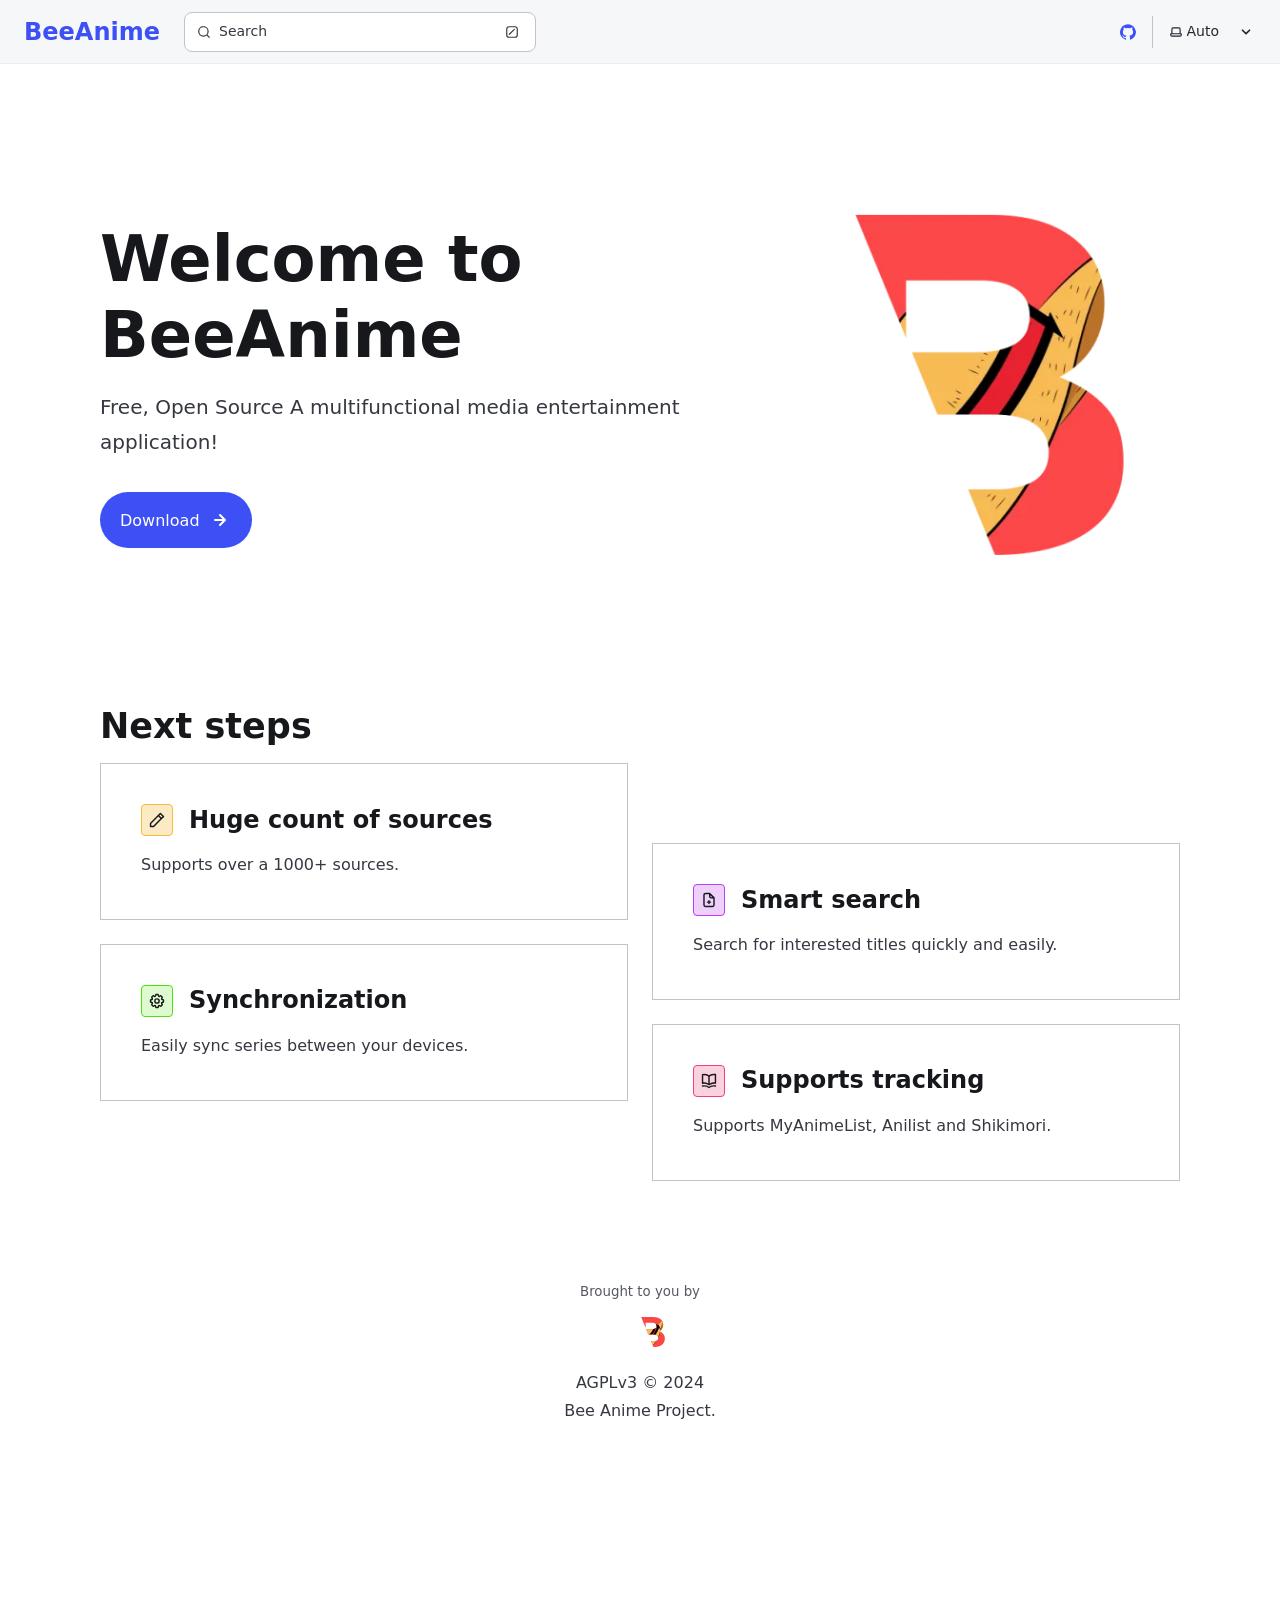
==== index.html @ 1b19ea3e "update new site" ====
<!DOCTYPE html><html lang="en" dir="ltr" data-has-hero data-theme="dark" class="astro-bguv2lll"> <head><meta charset="utf-8"/><meta name="viewport" content="width=device-width, initial-scale=1"/><title>Welcome to BeeAnime | BeeAnime</title><link rel="canonical"/><link rel="shortcut icon" href="/favicon.svg" type="image/svg+xml"/><meta name="generator" content="Astro v4.10.0"/><meta name="generator" content="Starlight v0.24.0"/><meta property="og:title" content="Welcome to BeeAnime"/><meta property="og:type" content="article"/><meta property="og:url"/><meta property="og:locale" content="en"/><meta property="og:description" content="Bee Anime is Free Streamming App from various sources."/><meta property="og:site_name" content="BeeAnime"/><meta name="twitter:card" content="summary_large_image"/><meta name="twitter:title" content="Welcome to BeeAnime"/><meta name="twitter:description" content="Bee Anime is Free Streamming App from various sources."/><meta name="description" content="Bee Anime is Free Streamming App from various sources."/><script>
	window.StarlightThemeProvider = (() => {
		const storedTheme =
			typeof localStorage !== 'undefined' && localStorage.getItem('starlight-theme');
		const theme =
			storedTheme ||
			(window.matchMedia('(prefers-color-scheme: light)').matches ? 'light' : 'dark');
		document.documentElement.dataset.theme = theme === 'light' ? 'light' : 'dark';
		return {
			updatePickers(theme = storedTheme || 'auto') {
				document.querySelectorAll('starlight-theme-select').forEach((picker) => {
					const select = picker.querySelector('select');
					if (select) select.value = theme;
					/** @type {HTMLTemplateElement | null} */
					const tmpl = document.querySelector(`#theme-icons`);
					const newIcon = tmpl && tmpl.content.querySelector('.' + theme);
					if (newIcon) {
						const oldIcon = picker.querySelector('svg.label-icon');
						if (oldIcon) {
							oldIcon.replaceChildren(...newIcon.cloneNode(true).childNodes);
						}
					}
				});
			},
		};
	})();
</script><template id="theme-icons"><svg aria-hidden="true" class="light astro-c6vsoqas" width="16" height="16" viewBox="0 0 24 24" fill="currentColor" style="--sl-icon-size: 1em;"><path d="M5 12a1 1 0 0 0-1-1H3a1 1 0 0 0 0 2h1a1 1 0 0 0 1-1Zm.64 5-.71.71a1 1 0 0 0 0 1.41 1 1 0 0 0 1.41 0l.71-.71A1 1 0 0 0 5.64 17ZM12 5a1 1 0 0 0 1-1V3a1 1 0 0 0-2 0v1a1 1 0 0 0 1 1Zm5.66 2.34a1 1 0 0 0 .7-.29l.71-.71a1 1 0 1 0-1.41-1.41l-.66.71a1 1 0 0 0 0 1.41 1 1 0 0 0 .66.29Zm-12-.29a1 1 0 0 0 1.41 0 1 1 0 0 0 0-1.41l-.71-.71a1.004 1.004 0 1 0-1.43 1.41l.73.71ZM21 11h-1a1 1 0 0 0 0 2h1a1 1 0 0 0 0-2Zm-2.64 6A1 1 0 0 0 17 18.36l.71.71a1 1 0 0 0 1.41 0 1 1 0 0 0 0-1.41l-.76-.66ZM12 6.5a5.5 5.5 0 1 0 5.5 5.5A5.51 5.51 0 0 0 12 6.5Zm0 9a3.5 3.5 0 1 1 0-7 3.5 3.5 0 0 1 0 7Zm0 3.5a1 1 0 0 0-1 1v1a1 1 0 0 0 2 0v-1a1 1 0 0 0-1-1Z"/></svg> <svg aria-hidden="true" class="dark astro-c6vsoqas" width="16" height="16" viewBox="0 0 24 24" fill="currentColor" style="--sl-icon-size: 1em;"><path d="M21.64 13a1 1 0 0 0-1.05-.14 8.049 8.049 0 0 1-3.37.73 8.15 8.15 0 0 1-8.14-8.1 8.59 8.59 0 0 1 .25-2A1 1 0 0 0 8 2.36a10.14 10.14 0 1 0 14 11.69 1 1 0 0 0-.36-1.05Zm-9.5 6.69A8.14 8.14 0 0 1 7.08 5.22v.27a10.15 10.15 0 0 0 10.14 10.14 9.784 9.784 0 0 0 2.1-.22 8.11 8.11 0 0 1-7.18 4.32v-.04Z"/></svg> <svg aria-hidden="true" class="auto astro-c6vsoqas" width="16" height="16" viewBox="0 0 24 24" fill="currentColor" style="--sl-icon-size: 1em;"><path d="M21 14h-1V7a3 3 0 0 0-3-3H7a3 3 0 0 0-3 3v7H3a1 1 0 0 0-1 1v2a3 3 0 0 0 3 3h14a3 3 0 0 0 3-3v-2a1 1 0 0 0-1-1ZM6 7a1 1 0 0 1 1-1h10a1 1 0 0 1 1 1v7H6V7Zm14 10a1 1 0 0 1-1 1H5a1 1 0 0 1-1-1v-1h16v1Z"/></svg> </template><link rel="stylesheet" href="/_astro/index.P55pvqdl.css">
<style>:root{--sl-badge-default-border: var(--sl-color-accent);--sl-badge-default-bg: var(--sl-color-accent-low);--sl-badge-default-text: #fff;--sl-badge-note-border: var(--sl-color-blue);--sl-badge-note-bg: var(--sl-color-blue-low);--sl-badge-note-text: #fff;--sl-badge-danger-border: var(--sl-color-red);--sl-badge-danger-bg: var(--sl-color-red-low);--sl-badge-danger-text: #fff;--sl-badge-success-border: var(--sl-color-green);--sl-badge-success-bg: var(--sl-color-green-low);--sl-badge-success-text: #fff;--sl-badge-caution-border: var(--sl-color-orange);--sl-badge-caution-bg: var(--sl-color-orange-low);--sl-badge-caution-text: #fff;--sl-badge-tip-border: var(--sl-color-purple);--sl-badge-tip-bg: var(--sl-color-purple-low);--sl-badge-tip-text: #fff}[data-theme=light]:root{--sl-badge-default-bg: var(--sl-color-accent-high);--sl-badge-note-bg: var(--sl-color-blue-high);--sl-badge-danger-bg: var(--sl-color-red-high);--sl-badge-success-bg: var(--sl-color-green-high);--sl-badge-caution-bg: var(--sl-color-orange-high);--sl-badge-tip-bg: var(--sl-color-purple-high)}.sl-badge:where(.astro-avdet4wd){display:inline-block;border:1px solid var(--sl-color-border-badge);border-radius:.25rem;font-family:var(--sl-font-system-mono);line-height:normal;color:var(--sl-color-text-badge);background-color:var(--sl-color-bg-badge);overflow-wrap:anywhere}.sidebar-content .sl-badge:where(.astro-avdet4wd){line-height:1;font-size:var(--sl-text-xs);padding:.125rem .375rem}.sidebar-content a[aria-current=page]>.sl-badge:where(.astro-avdet4wd){--sl-color-bg-badge: transparent;--sl-color-border-badge: currentColor;color:inherit}.default:where(.astro-avdet4wd){--sl-color-bg-badge: var(--sl-badge-default-bg);--sl-color-border-badge: var(--sl-badge-default-border);--sl-color-text-badge: var(--sl-badge-default-text)}.note:where(.astro-avdet4wd){--sl-color-bg-badge: var(--sl-badge-note-bg);--sl-color-border-badge: var(--sl-badge-note-border);--sl-color-text-badge: var(--sl-badge-note-text)}.danger:where(.astro-avdet4wd){--sl-color-bg-badge: var(--sl-badge-danger-bg);--sl-color-border-badge: var(--sl-badge-danger-border);--sl-color-text-badge: var(--sl-badge-danger-text)}.success:where(.astro-avdet4wd){--sl-color-bg-badge: var(--sl-badge-success-bg);--sl-color-border-badge: var(--sl-badge-success-border);--sl-color-text-badge: var(--sl-badge-success-text)}.tip:where(.astro-avdet4wd){--sl-color-bg-badge: var(--sl-badge-tip-bg);--sl-color-border-badge: var(--sl-badge-tip-border);--sl-color-text-badge: var(--sl-badge-tip-text)}.caution:where(.astro-avdet4wd){--sl-color-bg-badge: var(--sl-badge-caution-bg);--sl-color-border-badge: var(--sl-badge-caution-border);--sl-color-text-badge: var(--sl-badge-caution-text)}.small:where(.astro-avdet4wd){font-size:var(--sl-text-xs);padding:.125rem .25rem}.medium:where(.astro-avdet4wd){font-size:var(--sl-text-sm);padding:.175rem .35rem}.large:where(.astro-avdet4wd){font-size:var(--sl-text-base);padding:.225rem .45rem}.sl-markdown-content :is(h1,h2,h3,h4,h5,h6) .sl-badge:where(.astro-avdet4wd){vertical-align:middle}
.card-grid:where(.astro-zntqmydn){display:grid;gap:1rem}.card-grid:where(.astro-zntqmydn)>*{margin-top:0!important}@media (min-width: 50rem){.card-grid:where(.astro-zntqmydn){grid-template-columns:1fr 1fr;gap:1.5rem}.stagger:where(.astro-zntqmydn){--stagger-height: 5rem;padding-bottom:var(--stagger-height)}.stagger:where(.astro-zntqmydn)>*:nth-child(2n){transform:translateY(var(--stagger-height))}}
.card:where(.astro-v5tidmuc){--sl-card-border: var(--sl-color-purple);--sl-card-bg: var(--sl-color-purple-low);border:1px solid var(--sl-color-gray-5);background-color:var(--sl-color-black);padding:clamp(1rem,calc(.125rem + 3vw),2.5rem);flex-direction:column;gap:clamp(.5rem,calc(.125rem + 1vw),1rem)}.card:where(.astro-v5tidmuc):nth-child(4n+1){--sl-card-border: var(--sl-color-orange);--sl-card-bg: var(--sl-color-orange-low)}.card:where(.astro-v5tidmuc):nth-child(4n+3){--sl-card-border: var(--sl-color-green);--sl-card-bg: var(--sl-color-green-low)}.card:where(.astro-v5tidmuc):nth-child(4n+4){--sl-card-border: var(--sl-color-red);--sl-card-bg: var(--sl-color-red-low)}.card:where(.astro-v5tidmuc):nth-child(4n+5){--sl-card-border: var(--sl-color-blue);--sl-card-bg: var(--sl-color-blue-low)}.title:where(.astro-v5tidmuc){font-weight:600;font-size:var(--sl-text-h4);color:var(--sl-color-white);line-height:var(--sl-line-height-headings);gap:1rem;align-items:center}.card:where(.astro-v5tidmuc) .icon:where(.astro-v5tidmuc){border:1px solid var(--sl-card-border);background-color:var(--sl-card-bg);padding:.2em;border-radius:.25rem}.card:where(.astro-v5tidmuc) .body:where(.astro-v5tidmuc){margin:0;font-size:clamp(var(--sl-text-sm),calc(.5rem + 1vw),var(--sl-text-body))}
svg:where(.astro-c6vsoqas){color:var(--sl-icon-color);font-size:var(--sl-icon-size, 1em);width:1em;height:1em}
.sl-steps{--bullet-size: calc(var(--sl-line-height) * 1rem);--bullet-margin: .375rem;list-style:none;padding-inline-start:0}.sl-steps>li{position:relative;padding-inline-start:calc(var(--bullet-size) + 1rem);padding-bottom:1px;min-height:calc(var(--bullet-size) + var(--bullet-margin))}.sl-steps>li+li{margin-top:0}.sl-steps>li:before{content:counter(list-item);position:absolute;top:0;inset-inline-start:0;width:var(--bullet-size);height:var(--bullet-size);line-height:var(--bullet-size);font-size:var(--sl-text-xs);font-weight:600;text-align:center;color:var(--sl-color-white);background-color:var(--sl-color-gray-6);border-radius:99rem;box-shadow:inset 0 0 0 1px var(--sl-color-gray-5)}.sl-steps>li:not(:last-of-type):after{--guide-width: 1px;content:"";position:absolute;top:calc(var(--bullet-size) + var(--bullet-margin));bottom:var(--bullet-margin);inset-inline-start:calc((var(--bullet-size) - var(--guide-width)) / 2);width:var(--guide-width);background-color:var(--sl-color-hairline-light)}.sl-steps>li>:first-child{--lh: calc(1em * var(--sl-line-height));--shift-y: calc(.5 * (var(--bullet-size) - var(--lh)));transform:translateY(var(--shift-y));margin-bottom:var(--shift-y)}.sl-steps>li>:first-child:where(h1,h2,h3,h4,h5,h6){--lh: calc(1em * var(--sl-line-height-headings))}@supports (--prop: 1lh){.sl-steps>li>:first-child{--lh: 1lh}}
</style><script type="module" src="/_astro/hoisted.BKjRtOFl.js"></script>
<script type="module" src="/_astro/page.LS5KDvwX.js"></script><style>article:where(.astro-em7hr4uq){max-width:10rem;margin-inline:auto;padding-block:5rem;flex-direction:column;align-items:center;text-align:center;gap:.5rem}article:where(.astro-em7hr4uq)>*{max-width:50ch}small:where(.astro-em7hr4uq){color:var(--sl-color-gray-3)}svg:where(.astro-em7hr4uq){width:10rem;margin:.8rem}
</style><script src="/_astro/Tabs.astro_astro_type_script_index_0_lang.CCIyraCc.js" type="module"></script></head> <body class="astro-bguv2lll"> <a href="#_top" class="astro-7q3lir66">Skip to content</a>  <div class="page sl-flex astro-vrdttmbt"> <header class="header astro-vrdttmbt"><div class="header sl-flex astro-kmkmnagf"> <div class="title-wrapper sl-flex astro-kmkmnagf"> <a href="/" class="site-title sl-flex astro-m46x6ez3">  <span class="astro-m46x6ez3"> BeeAnime </span> </a>  </div> <div class="sl-flex astro-kmkmnagf"> <site-search data-translations="{&#34;placeholder&#34;:&#34;Search&#34;}" class="astro-v37mnknz"> <button data-open-modal disabled class="astro-v37mnknz">  <svg aria-label="Search" class="astro-v37mnknz astro-c6vsoqas" width="16" height="16" viewBox="0 0 24 24" fill="currentColor" style="--sl-icon-size: 1em;"><path d="M21.71 20.29 18 16.61A9 9 0 1 0 16.61 18l3.68 3.68a.999.999 0 0 0 1.42 0 1 1 0 0 0 0-1.39ZM11 18a7 7 0 1 1 0-14 7 7 0 0 1 0 14Z"/></svg>  <span class="sl-hidden md:sl-block astro-v37mnknz" aria-hidden="true">Search</span> <svg aria-label="(Press / to Search)" class="sl-hidden md:sl-block astro-v37mnknz astro-c6vsoqas" width="16" height="16" viewBox="0 0 24 24" fill="currentColor" style="--sl-icon-size: 1em;"><path d="M17 2H7a5 5 0 0 0-5 5v10a5 5 0 0 0 5 5h10a5 5 0 0 0 5-5V7a5 5 0 0 0-5-5Zm3 15a3 3 0 0 1-3 3H7a3 3 0 0 1-3-3V7a3 3 0 0 1 3-3h10a3 3 0 0 1 3 3v10Z"/><path d="M15.293 6.707a1 1 0 1 1 1.414 1.414l-8.485 8.486a1 1 0 0 1-1.414-1.415l8.485-8.485Z"/></svg>  </button> <dialog style="padding:0" aria-label="Search" class="astro-v37mnknz"> <div class="dialog-frame sl-flex astro-v37mnknz">  <button data-close-modal class="sl-flex md:sl-hidden astro-v37mnknz"> Cancel </button> <div class="search-container astro-v37mnknz"> <div id="starlight__search" class="astro-v37mnknz"></div> </div> </div> </dialog> </site-search>    </div> <div class="sl-hidden md:sl-flex right-group astro-kmkmnagf"> <div class="sl-flex social-icons astro-kmkmnagf"> <a href="https://github.com/withastro/starlight" rel="me" class="sl-flex astro-wy4te6ga"><span class="sr-only astro-wy4te6ga">GitHub</span><svg aria-hidden="true" class="astro-wy4te6ga astro-c6vsoqas" width="16" height="16" viewBox="0 0 24 24" fill="currentColor" style="--sl-icon-size: 1em;"><path d="M12 .3a12 12 0 0 0-3.8 23.38c.6.12.83-.26.83-.57L9 21.07c-3.34.72-4.04-1.61-4.04-1.61-.55-1.39-1.34-1.76-1.34-1.76-1.08-.74.09-.73.09-.73 1.2.09 1.83 1.24 1.83 1.24 1.08 1.83 2.81 1.3 3.5 1 .1-.78.42-1.31.76-1.61-2.67-.3-5.47-1.33-5.47-5.93 0-1.31.47-2.38 1.24-3.22-.14-.3-.54-1.52.1-3.18 0 0 1-.32 3.3 1.23a11.5 11.5 0 0 1 6 0c2.28-1.55 3.29-1.23 3.29-1.23.64 1.66.24 2.88.12 3.18a4.65 4.65 0 0 1 1.23 3.22c0 4.61-2.8 5.63-5.48 5.92.42.36.81 1.1.81 2.22l-.01 3.29c0 .31.2.69.82.57A12 12 0 0 0 12 .3Z"/></svg> </a> </div> <starlight-theme-select>  <label style="--sl-select-width: 6.25em" class="astro-4yphtoen"> <span class="sr-only astro-4yphtoen">Select theme</span> <svg aria-hidden="true" class="icon label-icon astro-4yphtoen astro-c6vsoqas" width="16" height="16" viewBox="0 0 24 24" fill="currentColor" style="--sl-icon-size: 1em;"><path d="M21 14h-1V7a3 3 0 0 0-3-3H7a3 3 0 0 0-3 3v7H3a1 1 0 0 0-1 1v2a3 3 0 0 0 3 3h14a3 3 0 0 0 3-3v-2a1 1 0 0 0-1-1ZM6 7a1 1 0 0 1 1-1h10a1 1 0 0 1 1 1v7H6V7Zm14 10a1 1 0 0 1-1 1H5a1 1 0 0 1-1-1v-1h16v1Z"/></svg>  <select value="auto" class="astro-4yphtoen"> <option value="dark" class="astro-4yphtoen">Dark</option><option value="light" class="astro-4yphtoen">Light</option><option value="auto" selected="true" class="astro-4yphtoen">Auto</option> </select> <svg aria-hidden="true" class="icon caret astro-4yphtoen astro-c6vsoqas" width="16" height="16" viewBox="0 0 24 24" fill="currentColor" style="--sl-icon-size: 1em;"><path d="M17 9.17a1 1 0 0 0-1.41 0L12 12.71 8.46 9.17a1 1 0 1 0-1.41 1.42l4.24 4.24a1.002 1.002 0 0 0 1.42 0L17 10.59a1.002 1.002 0 0 0 0-1.42Z"/></svg>  </label>  </starlight-theme-select>  <script>
	StarlightThemeProvider.updatePickers();
</script>   </div> </div> </header>  <div class="main-frame astro-vrdttmbt">  <div class="lg:sl-flex astro-67yu43on">  <div class="main-pane astro-67yu43on">  <main data-pagefind-body lang="en" dir="ltr" class="astro-bguv2lll">   <div class="content-panel astro-7nkwcw3z"> <div class="sl-container astro-7nkwcw3z"> <div class="hero astro-jbfsktt5"> <img src="/_astro/houston.DH0-Lt8C_2c0EvW.webp" loading="eager" decoding="async" alt="" class="astro-jbfsktt5" width="400" height="400">   <div class="sl-flex stack astro-jbfsktt5"> <div class="sl-flex copy astro-jbfsktt5"> <h1 id="_top" data-page-title class="astro-jbfsktt5">Welcome to BeeAnime</h1> <div class="tagline astro-jbfsktt5">Free, Open Source A multifunctional media entertainment application!</div> </div> <div class="sl-flex actions astro-jbfsktt5"> <a class="sl-flex action primary astro-yjy4zhro" href="/download/"> Download <svg aria-hidden="true" class="astro-yjy4zhro astro-c6vsoqas" width="16" height="16" viewBox="0 0 24 24" fill="currentColor" style="--sl-icon-size: 1.5rem;"><path d="M17.92 11.62a1.001 1.001 0 0 0-.21-.33l-5-5a1.003 1.003 0 1 0-1.42 1.42l3.3 3.29H7a1 1 0 0 0 0 2h7.59l-3.3 3.29a1.002 1.002 0 0 0 .325 1.639 1 1 0 0 0 1.095-.219l5-5a1 1 0 0 0 .21-.33 1 1 0 0 0 0-.76Z"/></svg>   </a>  </div> </div> </div>  <div class="sl-markdown-content"> <h2 id="next-steps">Next steps</h2>
<div class="card-grid stagger astro-zntqmydn"><article class="card sl-flex astro-v5tidmuc"> <p class="title sl-flex astro-v5tidmuc"> <svg aria-hidden="true" class="icon astro-v5tidmuc astro-c6vsoqas" width="16" height="16" viewBox="0 0 24 24" fill="currentColor" style="--sl-icon-size: 1.333em;"><path d="M22 7.24a1 1 0 0 0-.29-.71l-4.24-4.24a1 1 0 0 0-1.1-.22 1 1 0 0 0-.32.22l-2.83 2.83L2.29 16.05a1 1 0 0 0-.29.71V21a1 1 0 0 0 1 1h4.24a1 1 0 0 0 .76-.29l10.87-10.93L21.71 8c.1-.1.17-.2.22-.33a1 1 0 0 0 0-.24v-.14l.07-.05ZM6.83 20H4v-2.83l9.93-9.93 2.83 2.83L6.83 20ZM18.17 8.66l-2.83-2.83 1.42-1.41 2.82 2.82-1.41 1.42Z"/></svg>  <span class="astro-v5tidmuc">Huge count of sources</span> </p> <div class="body astro-v5tidmuc"><p>Supports over a 1000+ sources.</p></div> </article> <article class="card sl-flex astro-v5tidmuc"> <p class="title sl-flex astro-v5tidmuc"> <svg aria-hidden="true" class="icon astro-v5tidmuc astro-c6vsoqas" width="16" height="16" viewBox="0 0 24 24" fill="currentColor" style="--sl-icon-size: 1.333em;"><path d="M20 8.94a1.3 1.3 0 0 0-.06-.27v-.09c-.05-.1-.11-.2-.19-.28l-6-6a1.07 1.07 0 0 0-.28-.19h-.09a.88.88 0 0 0-.33-.11H7a3 3 0 0 0-3 3v14a3 3 0 0 0 3 3h10a3 3 0 0 0 3-3V8.94Zm-6-3.53L16.59 8H15a1 1 0 0 1-1-1V5.41ZM18 19a1 1 0 0 1-1 1H7a1 1 0 0 1-1-1V5a1 1 0 0 1 1-1h5v3a3 3 0 0 0 3 3h3v9Zm-4-5h-1v-1a1 1 0 0 0-2 0v1h-1a1 1 0 0 0 0 2h1v1a1 1 0 0 0 2 0v-1h1a1 1 0 0 0 0-2Z"/></svg>  <span class="astro-v5tidmuc">Smart search</span> </p> <div class="body astro-v5tidmuc"><p>Search for interested titles quickly and easily.</p></div> </article> <article class="card sl-flex astro-v5tidmuc"> <p class="title sl-flex astro-v5tidmuc"> <svg aria-hidden="true" class="icon astro-v5tidmuc astro-c6vsoqas" width="16" height="16" viewBox="0 0 24 24" fill="currentColor" style="--sl-icon-size: 1.333em;"><path d="m21.32 9.55-1.89-.63.89-1.78A1 1 0 0 0 20.13 6L18 3.87a1 1 0 0 0-1.15-.19l-1.78.89-.63-1.89A1 1 0 0 0 13.5 2h-3a1 1 0 0 0-.95.68l-.63 1.89-1.78-.89A1 1 0 0 0 6 3.87L3.87 6a1 1 0 0 0-.19 1.15l.89 1.78-1.89.63a1 1 0 0 0-.68.94v3a1 1 0 0 0 .68.95l1.89.63-.89 1.78A1 1 0 0 0 3.87 18L6 20.13a1 1 0 0 0 1.15.19l1.78-.89.63 1.89a1 1 0 0 0 .95.68h3a1 1 0 0 0 .95-.68l.63-1.89 1.78.89a1 1 0 0 0 1.13-.19L20.13 18a1 1 0 0 0 .19-1.15l-.89-1.78 1.89-.63a1 1 0 0 0 .68-.94v-3a1 1 0 0 0-.68-.95ZM20 12.78l-1.2.4A2 2 0 0 0 17.64 16l.57 1.14-1.1 1.1-1.11-.6a2 2 0 0 0-2.79 1.16l-.4 1.2h-1.59l-.4-1.2A2 2 0 0 0 8 17.64l-1.14.57-1.1-1.1.6-1.11a2 2 0 0 0-1.16-2.82l-1.2-.4v-1.56l1.2-.4A2 2 0 0 0 6.36 8l-.57-1.11 1.1-1.1L8 6.36a2 2 0 0 0 2.82-1.16l.4-1.2h1.56l.4 1.2A2 2 0 0 0 16 6.36l1.14-.57 1.1 1.1-.6 1.11a2 2 0 0 0 1.16 2.79l1.2.4v1.59ZM12 8a4 4 0 1 0 0 8 4 4 0 0 0 0-8Zm0 6a2 2 0 1 1 0-4 2 2 0 0 1 0 4Z"/></svg>  <span class="astro-v5tidmuc">Synchronization</span> </p> <div class="body astro-v5tidmuc"><p>Easily sync series between your devices.</p></div> </article> <article class="card sl-flex astro-v5tidmuc"> <p class="title sl-flex astro-v5tidmuc"> <svg aria-hidden="true" class="icon astro-v5tidmuc astro-c6vsoqas" width="16" height="16" viewBox="0 0 24 24" fill="currentColor" style="--sl-icon-size: 1.333em;"><path d="M21.17 2.06A13.1 13.1 0 0 0 19 1.87a12.94 12.94 0 0 0-7 2.05 12.94 12.94 0 0 0-7-2 13.1 13.1 0 0 0-2.17.19 1 1 0 0 0-.83 1v12a1 1 0 0 0 1.17 1 10.9 10.9 0 0 1 8.25 1.91l.12.07h.11a.91.91 0 0 0 .7 0h.11l.12-.07A10.899 10.899 0 0 1 20.83 16 1 1 0 0 0 22 15V3a1 1 0 0 0-.83-.94ZM11 15.35a12.87 12.87 0 0 0-6-1.48H4v-10c.333-.02.667-.02 1 0a10.86 10.86 0 0 1 6 1.8v9.68Zm9-1.44h-1a12.87 12.87 0 0 0-6 1.48V5.67a10.86 10.86 0 0 1 6-1.8c.333-.02.667-.02 1 0v10.04Zm1.17 4.15a13.098 13.098 0 0 0-2.17-.19 12.94 12.94 0 0 0-7 2.05 12.94 12.94 0 0 0-7-2.05c-.727.003-1.453.066-2.17.19A1 1 0 0 0 2 19.21a1 1 0 0 0 1.17.79 10.9 10.9 0 0 1 8.25 1.91 1 1 0 0 0 1.16 0A10.9 10.9 0 0 1 20.83 20a1 1 0 0 0 1.17-.79 1 1 0 0 0-.83-1.15Z"/></svg>  <span class="astro-v5tidmuc">Supports tracking</span> </p> <div class="body astro-v5tidmuc"><p>Supports MyAnimeList, Anilist and Shikimori.</p></div> </article> </div> 

<article class="flex not-content astro-em7hr4uq" aria-labelledby="about-astro-heading"> <small id="about-astro-heading" class="astro-em7hr4uq"> Brought to you by <span class="sr-only astro-em7hr4uq">BeeAnime</span> </small> <!--?xml version="1.0" encoding="UTF-8"?--> <!--?xml version="1.0" encoding="UTF-8"?--> <svg width="60px" height="30px" viewBox="0 0 160 203" version="1.1" xmlns="http://www.w3.org/2000/svg" xmlns:xlink="http://www.w3.org/1999/xlink" class="astro-em7hr4uq"> <title>Group</title> <defs class="astro-em7hr4uq"> <path d="M0,0 L30.121352,73.4721333 L30.121352,39.1615448 L74.4921949,39.1615448 C84.0266051,39.1615448 91.3174969,40.9936007 96.3757296,44.6685021 C101.433962,48.1491926 103.972852,53.2590967 103.972852,60.0262668 L103.972852,60.6067416 C103.972852,68.1464395 101.04303,73.6641863 95.2072757,77.1448769 C89.3693498,80.4313565 81.494231,82.0713595 71.5710601,82.0713595 L33.6462604,82.0713595 L48.8752545,119.191532 L82.0697706,119.191532 C93.7456224,119.191532 102.20714,121.217799 107.458667,125.278964 C112.712366,129.145919 115.357676,134.469455 115.357676,141.234467 L115.357676,141.814942 C115.357676,149.354639 112.519072,154.958702 106.876612,158.633604 C101.234152,162.114294 93.4654541,163.857876 83.5401113,163.857876 L67.1795846,163.857876 L83.2382245,203 L83.5292521,203 C95.0096376,203 105.423646,201.836893 114.76259,199.517152 C124.297,197.197411 132.367585,193.725352 138.983032,189.085869 C145.793946,184.446387 150.936881,178.648114 154.440071,171.686733 C158.136555,164.727509 160,156.600863 160,147.321899 L160,146.741424 C160,133.209242 156.592371,122.667907 149.78363,115.128209 C142.972716,107.3943 133.625085,101.3155 121.755939,96.8680705 C125.452423,94.9345933 128.85788,92.6083786 131.972309,89.9002158 C135.280033,87.1942109 138.101262,84.1105737 140.435998,80.6298832 C142.964029,76.9571397 144.91652,72.8851849 146.28044,68.4377558 C147.837654,63.9903267 148.619519,58.8804227 148.619519,53.0799911 L148.619519,52.4995163 C148.619519,36.4533819 142.588299,23.6915693 130.523687,14.2183942 C118.654541,4.74521914 102.209312,0.00431579731 81.1945161,0.00431579731 L0,0.00431579731 L0,0 Z" id="path-1" class="astro-em7hr4uq"></path> </defs> <g id="Page-1" stroke="none" stroke-width="1" fill="none" fill-rule="evenodd" class="astro-em7hr4uq"> <g id="512x512-(Android)" transform="translate(-78, -245)" class="astro-em7hr4uq"> <g id="Group" transform="translate(78, 245)" class="astro-em7hr4uq"> <mask id="mask-2" fill="white" class="astro-em7hr4uq"> <use xlink:href="#path-1" class="astro-em7hr4uq"></use> </mask> <use id="Path" fill="#FC4747" xlink:href="#path-1" class="astro-em7hr4uq"></use> <g id="yo" mask="url(#mask-2)" class="astro-em7hr4uq"> <g transform="translate(96.6927, 104.1584) rotate(-27) translate(-96.6927, -104.1584)translate(-2.4086, 29.6595)" class="astro-em7hr4uq"> <path d="M197.268459,35.1511884 C197.28834,71.116114 107.663461,106.698631 107.313482,106.837098 C116.838472,98.6830417 125.788283,89.6127042 133.55791,79.8845235 C179.195832,22.7496451 195.537453,29.5355272 195.978406,29.7354796 L195.9794,29.7354796 C196.813085,31.1851339 197.267461,32.9827054 197.268459,35.1511884 L197.268459,35.1511884 Z" id="Path" fill="#CF8D36" fill-rule="nonzero" class="astro-em7hr4uq"></path> <path d="M41.0859748,87.9456423 L46.4280652,97.2823584 C46.4280652,97.2823584 89.1089852,93.6510539 134.685655,49.0833715 L128.944976,38.9038784 C128.944976,38.9038784 186.838048,13.2598742 196.258702,29.6492511 L196.263684,29.646266 C196.263684,29.646266 180.072497,21.8961002 133.695161,79.5526973 C96.2925571,126.0522 31.642901,157.463804 6.62495836,145.09727 C-18.3929843,132.730238 41.0550842,87.9625576 41.0550842,87.9625576" id="Path" fill="#F8BB55" fill-rule="nonzero" class="astro-em7hr4uq"></path> <path d="M128.830529,38.9755912 C128.830529,38.9755912 129.004854,38.8946781 129.342047,38.7378464 C129.680236,38.582513 130.181791,38.3517606 130.839243,38.0585752 C131.496694,37.7648904 132.309045,37.4057757 133.267828,36.992719 C134.226612,36.5786633 135.331827,36.110166 136.574012,35.596717 C139.058879,34.5693194 142.093615,33.3611159 145.609984,32.0655061 C149.126851,30.7723937 153.125351,29.3893778 157.548206,28.0603039 C159.759633,27.3955173 162.078146,26.7502097 164.496272,26.1453588 C166.914398,25.5415068 169.434628,24.9871017 172.050986,24.5260963 C173.358916,24.295344 174.691251,24.0925616 176.047494,23.92624 C177.403736,23.760418 178.783388,23.6310568 180.184955,23.558135 C181.586522,23.4852133 183.011,23.467732 184.452412,23.54415 C185.173118,23.5821093 185.897809,23.6425444 186.62499,23.7344458 C187.352171,23.8258478 188.081843,23.9472175 188.809522,24.1100428 C189.537201,24.2728681 190.263884,24.4761499 190.980606,24.7343729 C191.696829,24.9925958 192.404088,25.3057597 193.08196,25.6923449 C193.759334,26.0794295 194.409314,26.5374381 194.999526,27.0768592 C195.58924,27.6162804 196.119186,28.2341174 196.555993,28.9158859 C196.995788,29.5961559 197.341946,30.3363616 197.59646,31.10204 C197.851471,31.8677184 198.016332,32.65837 198.107977,33.4505199 C198.154297,33.8470944 198.182189,34.2441683 198.194143,34.6407428 C198.198127,34.7401361 198.199621,34.83903 198.200617,34.9379239 L198.20261,35.0867642 L198.201614,35.2356045 L198.199621,35.5183011 L198.191652,35.8164811 L198.187668,35.9658209 L198.181193,36.1121639 L198.167745,36.4053493 C198.154297,36.6006397 198.144834,36.7959301 198.126903,36.9907211 C198.097517,37.381302 198.052193,37.7703845 198.00388,38.1589675 C197.798178,39.7128002 197.445545,41.2486521 196.966402,42.7420496 C196.490248,44.237445 195.89107,45.6918843 195.202241,47.0988745 C194.512913,48.5063642 193.736423,49.8694016 192.894188,51.1864883 C192.052451,52.5045739 191.145965,53.7787067 190.193158,55.0123829 C189.239356,56.2460591 188.236742,57.4382798 187.201256,58.595538 C186.165272,59.7527962 185.09542,60.8745924 184.000663,61.9649224 C181.812147,64.1470808 179.51804,66.1953829 177.180601,68.1452905 C176.011135,69.1197449 174.829216,70.0687266 173.639827,70.993734 C172.448943,71.917243 171.250091,72.8167778 170.046755,73.6948356 C167.641081,75.4504517 165.219966,77.1206595 162.803833,78.7069573 C157.973557,81.8835486 153.176154,84.7444787 148.564033,87.3356982 C146.256478,88.6288106 143.995742,89.8569927 141.794276,91.0162487 C139.592312,92.1745059 137.453602,93.27033 135.388607,94.2987265 C133.323114,95.326124 131.335818,96.2925869 129.436182,97.1926211 C127.536047,98.0916564 125.728056,98.930756 124.021671,99.7029275 C120.609398,101.248769 117.611022,102.542381 115.130637,103.580267 C112.65075,104.618653 110.688855,105.401313 109.347555,105.92575 C108.677154,106.188468 108.161154,106.384757 107.813502,106.516616 C107.465351,106.647476 107.285548,106.714903 107.285548,106.714903 C107.285548,106.714903 107.993305,106.416224 109.310698,105.836845 C110.628589,105.257467 112.557113,104.398389 114.997154,103.275594 C117.437195,102.1518 120.389252,100.765287 123.750721,99.1240486 C125.430709,98.3024303 127.214793,97.4213757 129.086039,96.4728935 C130.957285,95.5254102 132.91918,94.5184906 134.953793,93.4446429 C136.988904,92.3722936 139.100717,91.2395092 141.270805,90.0397965 C143.440893,88.8405833 145.674235,87.5824334 147.948419,86.2533596 C152.499776,83.6002066 157.231434,80.6868328 161.994968,77.4837698 C164.374245,75.8789919 166.764479,74.2062868 169.133795,72.4471744 C170.318701,71.5681177 171.498627,70.6680834 172.66909,69.7450739 C173.841047,68.8240622 175.004537,67.8805746 176.154579,66.9131127 C178.454662,64.9786885 180.698962,62.9438719 182.847135,60.8016706 C184.991821,58.6574715 187.035897,56.3978961 188.889711,53.9989703 C189.818112,52.8007561 190.6982,51.5680788 191.512046,50.2974423 C192.326887,49.0278047 193.074489,47.7197083 193.735427,46.37615 C194.064651,45.7038714 194.37445,45.0236014 194.655859,44.334341 C194.938762,43.6450806 195.198256,42.9488277 195.425376,42.2435845 C195.884596,40.8350959 196.22129,39.39614 196.420518,37.9466953 C196.467337,37.5840844 196.511665,37.2214735 196.540553,36.8578637 C196.558483,36.6765582 196.567448,36.4947533 196.581394,36.3129484 L196.59534,36.040241 L196.602313,35.9038873 L196.606298,35.770031 L196.614765,35.5028177 L196.618252,35.2201211 L196.619746,35.0867642 L196.61875,34.9529078 C196.618252,34.8635037 196.617753,34.7745991 196.614267,34.6856945 C196.604804,34.3300761 196.582391,33.9764556 196.544537,33.6268308 C196.395116,32.2293304 195.9867,30.8862715 195.261511,29.7474935 C194.902403,29.1766061 194.466094,28.6591613 193.972508,28.2001539 C193.478423,27.7411464 192.925068,27.3430736 192.335852,26.9999418 C191.153934,26.315676 189.835545,25.8521734 188.487271,25.5350137 C187.812387,25.3761842 187.12804,25.2543149 186.441203,25.1604157 C185.753867,25.066017 185.063543,25.0000877 184.373219,24.9561349 C182.992571,24.8697276 181.613417,24.8657319 180.24821,24.9171767 C177.516798,25.0215647 174.844158,25.3432195 172.256191,25.7487843 C169.667725,26.1573459 167.163931,26.6687971 164.753774,27.2182076 C162.343118,27.767618 160.027595,28.3674743 157.813179,28.9768205 C155.598763,29.5856671 153.487447,30.2144924 151.486205,30.8338278 C149.484465,31.4526638 147.59479,32.0714997 145.82266,32.664863 C142.279395,33.8555853 139.213281,34.9653944 136.697035,35.9033879 C134.181287,36.8433792 132.215408,37.6130533 130.87859,38.145482 C129.541274,38.6784101 128.83302,38.9740928 128.83302,38.9740928 L128.830529,38.9755912 Z" id="Path" fill="#000000" fill-rule="nonzero" class="astro-em7hr4uq"></path> <g id="Group" stroke-width="1" fill="none" fill-rule="evenodd" transform="translate(26.3556, 0)" class="astro-em7hr4uq"> <path d="M108.233097,49.0269516 L96.3800603,28.0352073 C87.9871182,11.7763431 70.9921981,0.656319295 51.3933305,0.656319295 C23.4665321,0.656319295 0.827142122,23.2340023 0.827142122,51.0846822 C0.827142122,60.273651 3.29156557,68.8890886 7.59780548,76.3085887 L19.648376,97.3432231 C19.648376,97.3432231 62.4872367,93.7030449 108.233097,49.0269516 Z" id="Path" fill="#F8BB55" fill-rule="nonzero" class="astro-em7hr4uq"></path> <path d="M108.233097,49.0269516 C106.034219,45.2591003 103.843843,41.4862618 101.657967,37.7114284 L98.3809041,32.0479315 L96.7436227,29.2151856 L96.3350525,28.5065005 L96.1285171,28.1469213 L95.9314832,27.7888382 L95.5374155,27.0721735 L95.3403816,26.7140905 C95.2743703,26.5953944 95.202858,26.4811869 95.1343462,26.3644857 L94.7192749,25.6677699 C94.580251,25.4358637 94.4467281,25.201464 94.2962022,24.9755425 L93.8571268,24.2912948 L93.6375891,23.9491709 L93.5275702,23.7781089 L93.4120503,23.6110368 L92.9499709,22.9422494 L92.7189312,22.6081051 C92.6414179,22.4968899 92.5669051,22.3841785 92.4843909,22.2764544 C92.1608353,21.841568 91.8412804,21.4041881 91.5152244,20.9717954 C90.1964978,19.2526976 88.7617513,17.6238687 87.2319884,16.0917921 C85.7017255,14.5602142 84.0754461,13.1253885 82.3631519,11.8027754 C80.6513577,10.4791649 78.8540489,9.26876451 76.9887284,8.17556399 C75.1229078,7.08286218 73.1870752,6.11135003 71.1972333,5.26950583 C69.2068913,4.42816035 67.1635402,3.71498665 65.0831828,3.13547068 C60.9229679,1.96895789 56.6092267,1.38196107 52.2959856,1.32261305 L51.4868466,1.31164114 L51.3938306,1.3106437 L51.291313,1.31213987 L51.0862778,1.31563093 L50.6767074,1.32261305 L50.267137,1.32959517 C50.1991253,1.33109134 50.1301135,1.33109134 50.063102,1.33408367 L49.8625675,1.34256196 L49.0594295,1.37697384 C48.7923836,1.38495341 48.5223372,1.4088921 48.2537911,1.42584868 C47.9847449,1.44529887 47.7156986,1.45926311 47.4471525,1.48320181 L46.6420142,1.55801024 C46.5079911,1.57097704 46.373468,1.58145022 46.239445,1.59691063 L45.837876,1.64478802 L45.0352381,1.74004409 L44.2351006,1.85524907 L43.8350319,1.91310092 C43.702009,1.93354856 43.5694862,1.95798598 43.4364634,1.97992979 L42.6398265,2.11508369 C41.5811446,2.31557028 40.524463,2.52802622 39.4807837,2.79484296 C38.9561936,2.91852623 38.4386046,3.06664692 37.9190153,3.20778549 C37.8540042,3.22573951 37.788993,3.24269609 37.7244819,3.26164756 L37.5309487,3.31999814 L37.1443822,3.43620057 L36.7578158,3.55240299 L36.5642826,3.61075357 L36.3722496,3.67359265 L35.6046177,3.92494898 L35.4125847,3.98778806 L35.222552,4.05511565 L34.8419866,4.19026954 L34.4614213,4.32542344 L34.2713886,4.39275103 L34.0828562,4.46456712 L33.3287266,4.75332766 L33.1401942,4.82564248 L32.9531621,4.90194708 L32.580098,5.05555372 L32.2070339,5.20916036 L32.0205018,5.28596368 C31.9584912,5.31189727 31.8974807,5.33982575 31.8354701,5.36675679 L31.0968431,5.6919241 L30.9123114,5.77321593 C30.8508009,5.80064569 30.7902905,5.83007033 30.72928,5.85849754 L30.3642173,6.03005821 L29.9991545,6.20161887 L29.8166232,6.28739921 L29.6360922,6.37716932 L28.9144682,6.73824468 L28.7339371,6.82851352 L28.5554065,6.92277214 L28.1988452,7.11178811 L27.8422839,7.30080407 L27.6642533,7.3950627 L27.4882231,7.4933111 L26.7846022,7.88780089 L26.608572,7.98654802 L26.4350421,8.08928493 L26.0879825,8.29525747 L25.7409229,8.5007313 L25.5673931,8.60346821 L25.3963637,8.71069362 L24.7127462,9.13859785 C23.8085909,9.72060743 22.9154374,10.320571 22.051789,10.9609312 C20.3129902,12.2266898 18.6682076,13.6171292 17.1074394,15.0938476 C16.912906,15.2788738 16.7228734,15.4688872 16.5303403,15.6559083 L16.2422908,15.9376867 C16.1462743,16.0319453 16.0542585,16.129695 15.9602423,16.2254498 L15.3981458,16.8024722 L14.8485513,17.3914639 L14.5740041,17.6862091 L14.3059581,17.986939 L13.7713662,18.5893962 L13.2512769,19.2043215 L12.9912322,19.5120335 L12.7386888,19.8257302 L12.2341021,20.4531236 L11.744518,21.0924863 L11.499976,21.4126664 L11.2629352,21.7378337 L10.7893539,22.3891657 L10.3307751,23.050971 C10.254762,23.1616875 10.1767486,23.2709078 10.1027359,23.3826217 L9.8816979,23.7187609 C9.73467264,23.9431862 9.58564703,24.1661153 9.44062211,24.3920368 L9.0145489,25.0747884 C8.94403679,25.1889959 8.87102424,25.3012086 8.80301256,25.4169123 L8.59847741,25.7635247 C8.46295413,25.9949321 8.32393024,26.2243446 8.19090738,26.4572482 L7.79833993,27.1599487 C7.73382885,27.2776473 7.66581716,27.3928523 7.60380651,27.512047 L7.41627428,27.8681352 C6.9076869,28.8127163 6.44760785,29.7827323 6.00103111,30.7577355 C5.78899468,31.249975 5.5644561,31.7377259 5.36742224,32.2364488 C5.26690497,32.4848128 5.16238702,32.7316806 5.06487026,32.9815408 L4.77882111,33.7331161 C4.73181303,33.8587943 4.68130435,33.9829763 4.63779688,34.1096519 L4.50427394,34.4886813 C4.41575873,34.7415338 4.324243,34.9938875 4.23872831,35.2477375 L3.9901856,36.0127783 C3.94967864,36.1404514 3.90567108,36.267127 3.86766455,36.3957975 L3.75314488,36.7813103 C3.67713181,37.0381526 3.59911841,37.2944961 3.52510569,37.5523358 L3.3150696,38.3283486 L3.21055165,38.7168537 L3.11503523,39.1073537 L2.9245025,39.8883538 L2.75347311,40.6738423 L2.66795842,41.0668359 L2.59194535,41.4613257 L2.44041932,42.250804 C2.39391133,42.5146284 2.3524042,42.7794502 2.30789655,43.0437733 C1.95633614,45.158857 1.76030246,47.2983781 1.68678983,49.4413903 C1.68228906,49.5755468 1.67528785,49.7092045 1.67228734,49.8433609 L1.66678639,50.2453316 L1.65628459,51.0492728 L1.68178897,52.6691247 C1.68178897,52.8067722 1.69229077,52.9369389 1.69829181,53.0700979 L1.71829524,53.4685775 L1.75780203,54.2650379 C1.76130263,54.331368 1.76380306,54.3976982 1.76830383,54.464527 L1.78480667,54.6650136 L1.81831243,55.0654881 L1.88532394,55.8669357 C2.08985909,58.0014696 2.43191786,60.122538 2.91150026,62.2121868 C3.87116515,66.3914844 5.37442345,70.4470988 7.37926793,74.2418811 C7.44177867,74.3605772 7.49978863,74.4817668 7.56630006,74.5979692 L7.76233374,74.9495689 L8.15390102,75.6527681 L8.25191787,75.8283186 L8.3539354,76.0088562 L8.5564702,76.3639469 L8.96203988,77.0741283 L10.5838185,79.9153525 L13.8238753,85.5997957 L20.2989878,96.9716746 L19.5858653,96.5986299 L19.7713972,96.5811746 L19.9644303,96.5607269 L20.3534972,96.5158419 C20.6135419,96.4839236 20.8745867,96.4500105 21.1356316,96.4141024 C21.6577213,96.3422863 22.179811,96.2614932 22.7014006,96.1762116 C23.7445799,96.0041522 24.7867589,95.810149 25.8249373,95.5981918 C27.9022942,95.1737786 29.9681492,94.680043 32.0205018,94.1334427 C34.0718543,93.5828527 36.112705,92.988375 38.1370528,92.3385391 C40.1614006,91.6897007 42.171246,90.9939823 44.1660887,90.254875 C46.1599313,89.515269 48.1397715,88.7352664 50.1031088,87.9148673 C52.0664462,87.0949669 54.0142809,86.2356674 55.9421121,85.3344752 C57.8704435,84.4337817 59.7837722,83.5001725 61.6805981,82.5326501 C63.5744235,81.5601405 65.4507459,80.5527203 67.3115657,79.5163742 C69.1693849,78.4755396 71.0097011,77.4027867 72.8340145,76.3031027 L74.1957485,75.4672432 L74.8763655,75.048316 L75.5514815,74.6214092 L76.9017135,73.7665982 L78.2419437,72.8968255 C78.4649821,72.7511985 78.6895206,72.608065 78.9115588,72.4609418 L79.576173,72.0175771 L80.9054014,71.1298504 L82.2236279,70.2261646 L82.8827411,69.7738229 L83.5358534,69.3135017 L84.8425779,68.3928593 L86.1388006,67.4572552 C87.0064497,66.8378414 87.8565958,66.1954864 88.713743,65.5616096 L89.0347982,65.3232201 L89.3528528,65.0808407 L89.9884621,64.5960821 C90.4115348,64.2719123 90.8371079,63.9507347 91.2586803,63.62457 L92.5178967,62.6390936 L93.1475049,62.1463554 C93.3570409,61.9817768 93.5635763,61.8132085 93.7716121,61.6466351 L95.0183263,60.6447008 L95.3298798,60.3943419 L95.6384328,60.1399933 L96.2550388,59.6307972 L97.4892509,58.6129039 L98.7099606,57.5790514 L99.3205655,57.0618757 L99.6256179,56.8030386 L99.9271698,56.5407103 L101.134877,55.4908987 L101.738981,54.9662422 L102.336084,54.4341049 L103.530289,53.3688329 C103.930358,53.0162358 104.320925,52.6526669 104.715492,52.2935864 L105.896695,51.2138514 L108.234597,49.0264529 L108.233097,49.0269516 Z M108.233097,49.0269516 L107.095902,50.1535666 C106.715836,50.5281074 106.339772,50.9071368 105.956206,51.2776879 L104.803008,52.3883437 C104.417941,52.7578974 104.036376,53.1314408 103.644308,53.4940123 L102.475108,54.5882103 L101.890507,55.1353093 L101.298405,55.6749274 L100.113702,56.7531663 L99.8176509,57.0224766 L99.5180995,57.2882959 L98.9184964,57.8194358 L97.7192904,58.8817155 L96.5060819,59.9280361 L95.8989776,60.4506976 L95.5949254,60.7120284 L95.2878726,60.9693694 L94.0596616,61.9987334 C93.8546264,62.1697954 93.6510914,62.3428522 93.4445559,62.512418 L92.8234492,63.0191204 L91.5812357,64.0325253 C91.1651642,64.3681658 90.744592,64.6973229 90.3265201,65.0304697 L89.6984122,65.5286939 L89.3843583,65.7775566 L89.0673038,66.0224295 C88.2196581,66.6737616 87.3790137,67.3340707 86.5203662,67.9714385 L85.2376458,68.9339736 L83.9419231,69.8800509 L83.2938118,70.3528402 L82.6401995,70.8176499 L81.3319747,71.7467706 L80.012748,72.6599322 L79.3526346,73.1162636 C79.1320967,73.2678754 78.9090584,73.4154973 78.6875203,73.5651142 L77.3557915,74.4608205 L76.0125607,75.3395702 L75.3404452,75.7784463 L74.6633289,76.2093428 L73.3075959,77.0696398 C72.3964393,77.630703 71.4897836,78.2007433 70.5691254,78.7473435 L69.8810071,79.1607848 L69.536948,79.367256 L69.1903885,79.5697375 L67.8031501,80.3796635 C65.945831,81.4454342 64.0715089,82.4832765 62.1781836,83.4862082 C60.2823579,84.483654 58.3690291,85.4506776 56.436197,86.376806 C54.5043651,87.3054279 52.5520296,88.1921572 50.5821912,89.0404848 C48.6123527,89.8883137 46.6255113,90.6982396 44.6201668,91.4612856 C42.6148222,92.2248303 40.5924747,92.9449861 38.5541245,93.6187607 C36.5157742,94.2925353 34.4589208,94.9149415 32.3875649,95.4864779 C30.3147088,96.0540245 28.2263499,96.5692052 26.1194879,97.0150635 C25.066307,97.2379926 24.0081251,97.4429677 22.9444424,97.6255003 C22.4123509,97.7167665 21.8792594,97.8030456 21.3431672,97.8803477 C21.0751212,97.919248 20.806575,97.9561535 20.5365286,97.9910641 C20.4010054,98.0080207 20.2664822,98.0249773 20.1299588,98.0404377 L19.9249236,98.0633789 L19.7118869,98.084824 L19.2413061,98.1327014 L18.9987644,97.7117793 L12.4641416,86.3738136 L9.19908061,80.7033346 L7.56830041,77.8670977 L7.16073038,77.1579137 L6.95669532,76.8033218 L6.85717822,76.62827 L6.75566078,76.4472336 L6.34909092,75.7225893 L6.14605603,75.3600178 C6.07704417,75.2398256 6.01703386,75.1151449 5.95202269,74.9929578 C3.87066507,71.0809756 2.30089535,66.896192 1.30872487,62.5777507 C0.811139372,60.4187794 0.455078193,58.2278898 0.242041588,56.023036 L0.172029559,55.195156 L0.137023544,54.7812161 L0.119520536,54.5742461 C0.114519677,54.5049236 0.112019247,54.4351024 0.10801856,54.3652812 L0.0655112563,53.5294217 L0.0445076474,53.1114919 C0.0385066163,52.9728469 0.0275047259,52.8307109 0.0275047259,52.6960557 L-3.77558562e-14,51.0472779 L0.0100017185,50.2169044 L0.0150025778,49.8014682 C0.0180030933,49.663322 0.0250042963,49.524677 0.0295050696,49.3865308 C0.105018044,47.1731987 0.311553532,44.9633577 0.676616258,42.7779541 C0.722624163,42.5046539 0.766131639,42.2313538 0.814639974,41.9585524 L0.971666954,41.1426418 L1.05068053,40.7346865 L1.13919574,40.3287261 L1.31672624,39.5173039 L1.51426018,38.7103703 L1.6132772,38.3069035 L1.72129576,37.9059304 L1.93933322,37.103984 C2.01584637,36.837666 2.09736037,36.5728441 2.17587386,36.3075236 L2.29489431,35.9095427 C2.3344011,35.7768824 2.37990892,35.6457183 2.42191614,35.5140555 L2.67946039,34.7240785 C2.7679756,34.4617502 2.86299193,34.2014169 2.95450765,33.9400861 L3.09303145,33.5485887 C3.13803919,33.4179233 3.19054821,33.2892528 3.23905654,33.1595848 L3.5356075,32.3830733 C3.63612477,32.1252336 3.74464341,31.8698875 3.84866129,31.6135439 C4.05319643,31.0988619 4.28423613,30.5946531 4.50577419,30.0869532 C4.96985393,29.0810292 5.44843616,28.0810898 5.9765269,27.1065854 L6.17156041,26.7395253 C6.23557141,26.6168395 6.30608353,26.4976447 6.37309504,26.3764551 L6.78066507,25.6523095 C6.91868879,25.4124238 7.06271353,25.1755304 7.20373777,24.9371409 L7.41627428,24.5800553 C7.4867864,24.4608605 7.56279946,24.3451568 7.63581201,24.2269595 L8.07788796,23.5232615 C8.22791374,23.290358 8.38294038,23.0609454 8.53546659,22.829538 L8.76500603,22.4829256 C8.84201926,22.3677207 8.92303318,22.255508 9.00154667,22.1413005 L9.47712839,21.4595463 L9.96771268,20.7887641 L10.213755,20.4536223 L10.4667984,20.1239665 L10.9743856,19.466151 L11.4974755,18.8203049 L11.7590205,18.4976312 L12.0280667,18.1809422 L12.5666592,17.5480629 L13.1202544,16.9281503 L13.397302,16.6184434 L13.6813508,16.3152199 C13.8708833,16.1132372 14.0589156,15.9097582 14.2504485,15.7092716 L14.8335487,15.1167889 C14.9310655,15.0185405 15.0265819,14.9182972 15.126099,14.8215449 L15.4246503,14.5322857 C15.6241846,14.3402774 15.8212184,14.1452767 16.0227531,13.9552633 C17.640031,12.4401432 19.3433236,11.0147933 21.1421327,9.71911126 C22.0362863,9.06378942 22.959445,8.44986156 23.8946056,7.85488518 L24.601227,7.41750523 L24.7777574,7.30828492 L24.9567881,7.20305439 L25.3153498,6.99259334 L25.6739114,6.78263101 L25.8534422,6.67789921 L26.0349734,6.57715719 L26.7620983,6.17418911 C27.7382661,5.64953266 28.7259358,5.14532384 29.7351092,4.6864988 L30.112674,4.51244452 C30.1756849,4.48351859 30.2381956,4.45409394 30.3017065,4.42616546 L30.4922393,4.34387619 L31.2553704,4.01422037 C31.3188813,3.98679061 31.3823922,3.95886213 31.4464032,3.93242982 L31.6389363,3.85462905 L32.0245025,3.69902752 L32.4100688,3.54342598 L32.603102,3.46612394 L32.7976354,3.3933104 L33.5757691,3.1010588 L33.7703025,3.02824526 L33.9668363,2.95992023 L34.3594037,2.82376888 L34.7519712,2.68761754 L34.9485049,2.61979123 L35.146539,2.55645342 L35.938175,2.30310221 L36.136209,2.2397644 L36.3357433,2.1809151 L36.7343118,2.06421395 L37.1328803,1.9475128 L37.3324146,1.88916223 L37.532949,1.83530016 C38.068541,1.69366286 38.6026328,1.54504345 39.1427256,1.4218589 C40.2184104,1.15554089 41.3060973,0.942586222 42.3962846,0.747086857 L43.2164256,0.61542402 C43.352949,0.593978937 43.4894725,0.570538962 43.626496,0.550590047 L44.0380667,0.494733086 L44.8612082,0.383517886 L45.68685,0.292750324 L46.0994209,0.247366543 C46.2369446,0.23290358 46.3754684,0.223427845 46.512992,0.210959773 L47.3406342,0.141138572 C47.6166816,0.119194766 47.8932291,0.107225417 48.1692766,0.0897701164 C48.4458241,0.0753071532 48.7203713,0.0533633469 48.9999193,0.0468799497 L49.8350628,0.018951469 L50.0435986,0.0119693488 C50.1131106,0.0094757345 50.1806222,0.0104731802 50.2491339,0.0094757345 L50.6587043,0.00598467442 L51.0682747,0.00249361434 L51.2733099,0.000997445737 L51.3758275,-2.09037341e-14 L51.4878468,0.00199489147 L52.3174893,0.0204476376 C54.5298695,0.068325033 56.7392491,0.256842277 58.9261248,0.588991708 L59.7442654,0.724644328 L60.1533357,0.792470638 L60.3578708,0.826383793 C60.4263826,0.837355696 60.4943943,0.848826322 60.5619059,0.863289286 L62.1876853,1.19244638 L63.8009625,1.57646299 C63.9359857,1.60688508 64.0690085,1.6442893 64.2020314,1.68119479 L64.6016,1.79141254 L65.4007373,2.01234678 C69.6479671,3.24119992 73.7251677,5.03360991 77.5023167,7.31077853 C81.2794657,9.5889446 84.7525624,12.3588514 87.8130883,15.5202557 C89.3413509,17.1022046 90.7700964,18.7794096 92.0783211,20.5448886 C92.4013767,20.9887519 92.7184311,21.4376025 93.0384861,21.8834608 C93.1200001,21.9941772 93.1940128,22.1098809 93.2700259,22.2235898 L93.497565,22.5667111 L93.9531433,23.252455 L94.0671629,23.4240157 L94.1751814,23.5990674 L94.3912186,23.9496696 L94.8227927,24.6503752 C94.969818,24.8812839 95.1023407,25.1231645 95.2393643,25.361554 L95.6479345,26.0782188 C95.714946,26.1979123 95.7859582,26.3166083 95.8504693,26.4368005 L96.041002,26.7988733 L96.4220675,27.5225202 L96.6126002,27.884593 L96.8071337,28.2376888 L97.2027016,28.9533561 L98.7824731,31.8180203 L101.939516,37.5493435 C104.042877,41.3710568 106.141738,45.1947651 108.233097,49.0234605 L108.233097,49.0269516 Z" id="Shape" fill="#000000" fill-rule="nonzero" class="astro-em7hr4uq"></path> </g> <g id="Group" stroke-width="1" fill="none" fill-rule="evenodd" transform="translate(36.2376, 31.7743)" class="astro-em7hr4uq"> <path d="M98.1327014,17.2406846 C52.5923374,61.7913455 9.94445228,65.4218009 9.94445228,65.4218009 L0,48.0339089 C0,48.0339089 42.9281718,44.411908 88.413275,0 L98.1327014,17.2411819 L98.1327014,17.2406846 Z" id="Path" fill="#E82230" fill-rule="nonzero" class="astro-em7hr4uq"></path> <path d="M98.1327014,17.2406846 C52.5923374,61.7913455 9.94445228,65.4218009 9.94445228,65.4218009 L0,48.0339089 C0,48.0339089 42.9281718,44.411908 88.413275,0 L98.1327014,17.2411819 L98.1327014,17.2406846 Z" id="Path" stroke="#000000" stroke-width="13.26" class="astro-em7hr4uq"></path> </g> <path d="M36.2740952,80.1361837 C36.2740952,80.1361837 36.6728332,80.098572 37.4158451,79.9932592 C37.7876008,79.9411043 38.2448005,79.8703942 38.7819476,79.7816306 C39.318595,79.691864 39.9341905,79.5815363 40.6227382,79.451149 C41.3107861,79.3202602 42.0702871,79.163294 42.8952452,78.9847637 C43.7202032,78.8042275 44.6091192,78.5966109 45.5564967,78.3644212 C46.5033746,78.1287211 47.5077148,77.8679466 48.5630215,77.5765812 C49.6168291,77.2817053 50.7241017,76.9687759 51.8713479,76.6157272 C53.0195935,76.2646846 54.2113106,75.8865615 55.437505,75.4718296 C56.0516015,75.2682249 56.6726935,75.0505784 57.3042785,74.831929 C57.620071,74.7226043 57.9363632,74.6067602 58.2556535,74.4929221 C58.5749437,74.378081 58.8967323,74.2647443 59.2190205,74.1438854 C59.5413088,74.0245309 59.8660954,73.9041734 60.1928807,73.7833144 C60.519666,73.6619539 60.8464513,73.5345756 61.1762347,73.4092032 C61.8368007,73.1604644 62.4993654,72.8931705 63.1714238,72.6288855 C64.5110437,72.0882798 65.8766465,71.529119 67.2527425,70.929839 C68.6323361,70.3385829 70.0204241,69.7052016 71.4230026,69.0572771 C72.8195851,68.3978184 74.230658,67.7238165 75.6382332,67.0147103 C78.4563817,65.6030173 81.2820253,64.0930323 84.0606997,62.5008031 C86.8413729,60.9120843 89.5795739,59.2476406 92.2318314,57.5420747 C92.8933967,57.1133011 93.5559614,56.6920499 94.2045353,56.2557541 C94.8551079,55.8229686 95.5066798,55.3992099 96.1432616,54.9604066 C97.4244199,54.0953372 98.6760975,53.2207395 99.9007929,52.3511566 C102.348685,50.609985 104.672658,48.8668074 106.84523,47.1732773 C107.117052,46.9616487 107.386875,46.7520261 107.654699,46.5434064 C107.922523,46.3347868 108.183851,46.1216538 108.446179,45.9135356 C108.968336,45.4952933 109.482997,45.0835704 109.989165,44.6788684 C110.990507,43.8559241 111.965367,43.07009 112.880765,42.2902738 C113.339963,41.9026224 113.792666,41.5260038 114.229879,41.1518926 C114.665593,40.7757754 115.090813,40.4086851 115.505541,40.0506216 C115.713404,39.8715898 115.91827,39.6950655 116.120137,39.5210486 C116.322004,39.3465303 116.517876,39.1705075 116.712748,38.998998 C117.101492,38.6549762 117.479244,38.3209842 117.845004,37.997022 C118.027884,37.8350409 118.207765,37.6755672 118.384649,37.518601 C118.559534,37.3596288 118.731421,37.2031641 118.90031,37.0497083 C119.238088,36.7427967 119.563874,36.4469179 119.876669,36.1625733 C120.505756,35.5973946 121.069385,35.0623053 121.583048,34.5848873 C121.839379,34.3456768 122.08222,34.1190035 122.31057,33.9058704 C122.424995,33.7995547 122.535422,33.6962478 122.642852,33.5964514 C122.748782,33.4951505 122.851215,33.3978616 122.94965,33.3035815 C123.343891,32.9269629 123.679171,32.6070126 123.950992,32.347241 C124.494635,31.8281993 124.784944,31.5508756 124.784944,31.5508756 C124.784944,31.5508756 124.499132,31.8322113 123.963484,32.3602797 C123.426836,32.8868437 122.647349,33.6681644 121.627019,34.6320273 C121.118353,35.1159647 120.561219,35.6575734 119.938129,36.2302744 C119.628332,36.5186309 119.306044,36.8185216 118.971763,37.1294451 C118.804373,37.2849069 118.634485,37.4433775 118.461099,37.6043557 C118.286214,37.7633279 118.107831,37.9248075 117.92695,38.0892961 C117.564688,38.4172702 117.190434,38.7562771 116.805687,39.1048123 C116.612813,39.2788292 116.418941,39.4573595 116.219072,39.6343853 C116.018704,39.8109096 115.815837,39.9899413 115.609972,40.1714806 C115.198243,40.533556 114.77602,40.9051597 114.343304,41.2857903 C113.90909,41.6639134 113.458885,42.0445439 113.002685,42.4362072 C112.092783,43.2245488 111.123919,44.0194097 110.128074,44.8513808 C109.626903,45.2636052 109.111741,45.6758296 108.591583,46.0980837 C108.330754,46.3082079 108.069926,46.5228454 107.803101,46.733471 C107.536276,46.9435951 107.266953,47.1557252 106.996131,47.3688582 C105.91684,48.2274083 104.790081,49.0859583 103.638837,49.963565 C103.058219,50.3963505 102.471604,50.8336493 101.879493,51.2754616 C101.281386,51.70925 100.677782,52.1475519 100.069182,52.5893641 C97.6242886,54.34207 95.0599733,56.1017968 92.4037184,57.811876 C89.7489626,59.5234598 87.0082632,61.1944229 84.2235927,62.7891596 C81.4374232,64.3808873 78.6047842,65.8903708 75.7796403,67.3015623 C75.0751032,67.6581214 74.3665687,67.9991342 73.6625313,68.3401471 C73.311262,68.512158 72.9574945,68.6771481 72.6052259,68.8426396 C72.2529573,69.0081312 71.9016881,69.1731212 71.5514183,69.3376098 C70.1443427,69.9815223 68.7507583,70.6108917 67.3666676,71.1981359 C65.985575,71.7929025 64.6164745,72.3505588 63.2708585,72.8826392 C62.595802,73.1434138 61.9302393,73.4066958 61.2671749,73.6519242 C60.9358926,73.7752906 60.6081079,73.9011644 60.2798236,74.0210204 C59.9515393,74.1403749 59.6257533,74.2587265 59.3019661,74.3765765 C58.9786785,74.495931 58.6553909,74.6072617 58.3351013,74.7205983 C58.014312,74.8324305 57.6970205,74.9467701 57.3802286,75.0540889 C56.7461452,75.2692279 56.1230546,75.4838654 55.50596,75.6819537 C54.2742692,76.0871573 53.0775554,76.4557521 51.9248128,76.7977679 C51.6365022,76.8825197 51.3511897,76.9662684 51.0688751,77.0490142 C50.7855613,77.1292525 50.5057451,77.2084879 50.228927,77.2867202 C50.0905179,77.3258364 49.9531082,77.3644511 49.8161981,77.4030658 C49.6787884,77.440176 49.5428777,77.4772862 49.406967,77.5143965 C49.1356453,77.5876139 48.8683209,77.6613329 48.6034949,77.7305384 C47.5436912,78.0093666 46.534854,78.2591084 45.5844783,78.4842772 C44.6331034,78.7054341 43.7406897,78.903021 42.9132333,79.0740289 C42.0852773,79.2435323 41.3232779,79.3914718 40.6332313,79.5148382 C39.253138,79.7630755 38.1623546,79.9170328 37.4173441,80.0113128 C36.6723336,80.1045899 36.2730959,80.1361837 36.2730959,80.1361837 L36.2740952,80.1361837 Z" id="Path" fill="#000000" fill-rule="nonzero" class="astro-em7hr4uq"></path> <path d="M34.4761549,60.1431535 C34.4761549,60.1431535 34.4909395,60.3422105 34.5164765,60.6904343 C34.5236448,60.7771123 34.5285729,60.8738691 34.5388773,60.978185 C34.5505258,61.082501 34.5630703,61.1953839 34.5765108,61.315826 C34.5899513,61.4362681 34.6042879,61.5637654 34.6195205,61.6988218 C34.6374412,61.8333742 34.659842,61.973974 34.6813469,62.121125 C34.7006116,62.268276 34.7162922,62.4219782 34.7404852,62.5802159 C34.7655741,62.7379497 34.7920072,62.9012268 34.8184402,63.0685355 C34.8323287,63.1521898 34.8444252,63.237356 34.8601058,63.3230261 C34.8766824,63.4081923 34.8937071,63.4948702 34.9107318,63.5820522 C34.9456771,63.756416 34.9788304,63.9348114 35.0169119,64.1152226 C35.1625175,64.8388829 35.3502368,65.6013468 35.5702133,66.3522201 C35.7825736,67.1061169 36.0222629,67.8504389 36.2776328,68.5352958 C36.5258344,69.2231763 36.7749321,69.8596548 37.0146214,70.3913133 C37.0701755,70.5268737 37.1239376,70.6568906 37.1745636,70.7803564 C37.2287737,70.9018063 37.2798476,71.0177129 37.3282335,71.1260604 C37.3766194,71.2349118 37.4218691,71.3367081 37.4635348,71.4304413 C37.5052004,71.5246784 37.54821,71.6083327 37.5844995,71.6854358 C37.7323452,71.9928403 37.8165725,72.1687159 37.8165725,72.1687159 C37.8165725,72.1687159 37.7139765,72.0054388 37.5338735,71.7202078 C37.4895198,71.6481441 37.4379978,71.5705371 37.3860278,71.4823473 C37.3340577,71.3941574 37.2780556,71.2989125 37.2184693,71.1971162 C37.1584349,71.09532 37.0948165,70.9864686 37.0276139,70.8725777 C36.9635474,70.7561672 36.8958967,70.6332054 36.825558,70.5052042 C36.5536115,69.9866481 36.2650883,69.3632721 35.974325,68.6839586 C35.7001384,67.9960781 35.4398403,67.2457088 35.2077673,66.4837489 C34.9994392,65.712718 34.8260565,64.9311043 34.6934433,64.1913178 C34.6652182,64.0053632 34.6419213,63.8214245 34.6168324,63.6420212 C34.6047359,63.5523196 34.5921914,63.4636258 34.580543,63.37594 C34.5697905,63.2882541 34.5621743,63.2005682 34.5532139,63.1148981 C34.5357412,62.943054 34.5187166,62.7762493 34.5021399,62.6149879 C34.4869073,62.4537265 34.4797391,62.2964967 34.4689866,62.1463221 C34.4631624,61.9956435 34.4555461,61.8515161 34.45241,61.714444 C34.451962,61.5773718 34.4510659,61.4468509 34.4506179,61.324393 C34.4501699,61.2024391 34.4497219,61.0880444 34.4492739,60.9822166 C34.4497219,60.8763888 34.4555461,60.779632 34.4577862,60.6919461 C34.4698827,60.3422105 34.4766029,60.1426496 34.4766029,60.1426496 L34.4761549,60.1431535 Z" id="Path" fill="#010101" fill-rule="nonzero" class="astro-em7hr4uq"></path> <path d="M35.2285338,36.5463034 C35.2285338,36.5463034 35.2111186,36.5931668 35.1787071,36.680974 C35.1627432,36.7248777 35.1424255,36.7791406 35.1192053,36.8427762 C35.0974363,36.9069051 35.0717973,36.9809 35.0437395,37.063281 C34.9319922,37.3942848 34.7858983,37.8713051 34.6431907,38.4509317 C34.5624037,38.7380319 34.4854867,39.0517702 34.4076022,39.3842539 C34.3335877,39.7177242 34.258122,40.0694465 34.1932989,40.4364612 C34.0443024,41.1655575 33.9243313,41.9513832 33.8387067,42.7396754 C33.739537,43.5264876 33.6747139,44.3182329 33.6621363,45.0611416 C33.6456886,45.4325959 33.6461724,45.7917178 33.6519774,46.1325875 C33.65875,46.3027758 33.660685,46.4685243 33.6727789,46.6283533 C33.6776164,46.7082678 33.682454,46.7871956 33.6872915,46.8641503 C33.6940641,46.941105 33.7008366,47.0165798 33.7076092,47.0905747 C33.7458258,47.6850003 33.8241941,48.1778062 33.8967573,48.5191693 C33.9156237,48.60451 33.9301363,48.6814647 33.946584,48.7470735 C33.9635154,48.8126823 33.9780281,48.8684251 33.9901219,48.9138087 C34.0138259,49.0045757 34.0264035,49.0529191 34.0264035,49.0529191 C34.0264035,49.0529191 34.0085046,49.0065489 33.974158,48.919235 C33.9572266,48.8753313 33.9359414,48.8215617 33.9112699,48.7579261 C33.8870822,48.6942905 33.863862,48.619309 33.8348367,48.5364348 C33.7226056,48.2034578 33.585703,47.717558 33.4778258,47.1201726 C33.4666994,47.0451911 33.4550893,46.9687298 33.4429954,46.8907885 C33.4333203,46.8123539 33.4236452,46.7329327 33.4134864,46.6520316 C33.3912337,46.4897362 33.3791398,46.3215212 33.3612409,46.1488664 C33.3336669,45.8025703 33.3109304,45.4365423 33.3046416,45.0576885 C33.3002878,44.2994876 33.347212,43.49245 33.4304178,42.6893588 C33.5358763,41.8892275 33.6771327,41.0945224 33.8445118,40.3580266 C33.9330389,39.991012 34.0317248,39.6392896 34.1270245,39.3072992 C34.2261942,38.9762954 34.3234289,38.664037 34.4225986,38.3794033 C34.6335156,37.8140824 34.8352413,37.3543275 34.9847215,37.0381227 C35.0224543,36.9591948 35.0563172,36.888653 35.0853424,36.8274839 C35.1163027,36.7668081 35.1424255,36.715505 35.1632269,36.6735746 C35.2057973,36.590207 35.2280501,36.5458101 35.2280501,36.5458101 L35.2285338,36.5463034 Z" id="Path" fill="#010101" fill-rule="nonzero" class="astro-em7hr4uq"></path> <path d="M48.8502214,15.8026193 C48.8502214,15.8026193 48.8053628,15.8272931 48.7206298,15.8732542 C48.6363953,15.919699 48.5112896,15.985012 48.3582719,16.0779017 C48.0492459,16.258843 47.617108,16.532674 47.1321365,16.900846 C46.6381933,17.2559555 46.0834418,17.6986328 45.5366652,18.2206533 C45.4668851,18.2845149 45.3971051,18.3488604 45.3263281,18.4141734 C45.2575449,18.4809379 45.1877649,18.5477023 45.1179848,18.6154344 C45.0477063,18.6821988 44.9789231,18.7518661 44.9101399,18.8220171 C44.8418551,18.8921681 44.7710782,18.9613516 44.7032918,19.0334378 C44.4301527,19.3198476 44.1639916,19.6207714 43.9058054,19.9279846 C43.6446286,20.232295 43.3899313,20.5428948 43.1526791,20.8578488 C42.9174206,21.1742542 42.6906354,21.489692 42.4887717,21.8056136 C42.065107,22.4263294 41.7226862,23.0388206 41.4570236,23.5768066 C41.176408,24.1089869 40.9815223,24.5724677 40.8574134,24.9014519 C40.7926177,25.0654602 40.7502512,25.1965701 40.7193486,25.2860731 C40.6889444,25.3755762 40.6724963,25.4229886 40.6724963,25.4229886 C40.6724963,25.4229886 40.6829633,25.373641 40.7029004,25.2817189 C40.7228376,25.1893131 40.7497528,25.0533652 40.7946114,24.8830675 C40.8793443,24.5405368 41.0189044,24.0533499 41.2382132,23.4839169 C41.4729733,22.921741 41.7824977,22.277319 42.1747614,21.6188667 C42.3736346,21.2913339 42.5974292,20.9638011 42.8301955,20.6343331 C43.065454,20.3068003 43.3176591,19.9831379 43.5783375,19.6657648 C43.8499813,19.3571002 44.1296,19.0552088 44.4161967,18.7687991 C44.4874721,18.6967128 44.5607411,18.6275294 44.6325149,18.5573783 C44.7042887,18.4872273 44.7760625,18.4180438 44.84983,18.3507956 C44.923099,18.2835473 44.9953713,18.2162991 45.0676435,18.1500185 C45.141411,18.0851892 45.21468,18.0208438 45.2869522,17.9569821 C45.8790859,17.458184 46.471718,17.0406643 46.995567,16.7102287 C47.5298829,16.3928557 47.995914,16.1674048 48.3263725,16.0212971 C48.4903556,15.9458242 48.6229377,15.8945414 48.7121565,15.8577726 C48.8013753,15.8214875 48.8492245,15.8021355 48.8492245,15.8021355 L48.8502214,15.8026193 Z" id="Path" fill="#010101" fill-rule="nonzero" class="astro-em7hr4uq"></path> <path d="M60.0297718,8.5979928 C60.0297718,8.5979928 60.26105,8.48275564 60.6657867,8.28053011 C60.716628,8.25542006 60.7699615,8.22851645 60.8257873,8.20071604 C60.8831083,8.1751576 60.9429216,8.14825399 61.0052272,8.12000519 C61.1303367,8.06395598 61.2659135,8.00387124 61.4104623,7.93930255 C61.6975662,7.80478446 62.0330192,7.67699228 62.396385,7.52947077 C62.4880987,7.49539285 62.5813078,7.45772779 62.6775075,7.42409827 C62.7742057,7.39091714 62.8723992,7.35683922 62.9725865,7.32276131 C63.1729611,7.25370869 63.3803139,7.18286249 63.5931496,7.10932594 C63.8084775,7.04206689 64.0297867,6.97256588 64.2555819,6.90171968 C64.3687288,6.86629659 64.4828725,6.83087349 64.5985116,6.79455361 C64.7141506,6.7595789 64.8322819,6.72729456 64.9509116,6.69321664 C65.189168,6.62909636 65.4314119,6.56407928 65.6766464,6.49816541 C65.9238747,6.43808067 66.1735953,6.37709913 66.4258081,6.31566921 C66.5519145,6.28517844 66.6785193,6.25468767 66.8056226,6.22374851 C66.9332243,6.19594811 67.0613245,6.16769931 67.1899231,6.13945051 C67.4466218,6.0838497 67.7043175,6.02511013 67.9630101,5.97219968 C68.4833858,5.87983059 69.0027647,5.7807356 69.518156,5.70495708 C69.6467546,5.68477936 69.7748548,5.66460165 69.9024565,5.64487233 C69.9662574,5.63500767 70.0295598,5.62514301 70.0933607,5.61482996 C70.1571615,5.60631048 70.2204639,5.59734261 70.2837664,5.58882313 C70.536976,5.55474521 70.7866966,5.52111569 71.0324296,5.48793456 C71.0942367,5.48031187 71.1555453,5.47313757 71.2163555,5.46551488 C71.2776641,5.45923737 71.3384743,5.45340825 71.3992845,5.44713074 C71.5209049,5.43502411 71.64103,5.42336588 71.7596597,5.41125925 C71.8787879,5.39960101 71.9959223,5.38794278 72.1125582,5.37628454 C72.2286957,5.36462631 72.3433379,5.35296807 72.4569832,5.34579378 C72.6837753,5.32875482 72.9045861,5.31171586 73.1184186,5.29557369 C73.2250857,5.287951 73.329759,5.27853473 73.4334354,5.27315401 C73.5366133,5.26777328 73.6377975,5.26284095 73.7374864,5.25746023 C73.9363656,5.25118272 74.1267713,5.24490521 74.3077066,5.23907609 C74.397925,5.23548894 74.486648,5.23459216 74.5723804,5.23459216 C74.6581128,5.23414376 74.741353,5.23369537 74.822101,5.23324697 C75.1450928,5.23279858 75.4257169,5.22652107 75.6579919,5.23548894 C76.1205482,5.24669878 76.3852221,5.25342469 76.3852221,5.25342469 C76.3852221,5.25342469 76.1215451,5.26867007 75.6599857,5.2946769 C75.4292061,5.30409317 75.1500773,5.33323876 74.8300761,5.36014237 C74.750325,5.36686828 74.6675833,5.37404258 74.5828478,5.38166527 C74.4981122,5.38883957 74.4103861,5.39646226 74.3211645,5.4076721 C74.1422231,5.42784981 73.9543096,5.44937271 73.758421,5.47179239 C73.6602275,5.48120865 73.5600402,5.49062492 73.4578592,5.50004119 C73.3556781,5.50990585 73.2520017,5.52380605 73.1463315,5.53591268 C72.9354896,5.56102272 72.717171,5.58702955 72.4928711,5.61393317 C72.3807212,5.62648819 72.2675744,5.64263036 72.1529322,5.65922093 C72.03829,5.6753631 71.9221525,5.69195366 71.8050181,5.70899262 C71.6878837,5.72558318 71.569254,5.74262214 71.4496274,5.7596611 C71.3898141,5.76818058 71.3295023,5.77670006 71.2691906,5.78521954 C71.2088788,5.7950842 71.1485671,5.80494886 71.0877569,5.81526191 C70.8445161,5.85203019 70.5972878,5.88969525 70.3470688,5.92736032 C70.2847632,5.93677659 70.2219593,5.94664125 70.1591553,5.95605751 C70.0963513,5.96681896 70.0335474,5.9780288 69.9707434,5.98879025 C69.844637,6.01076153 69.7180322,6.03273282 69.5909289,6.05470411 C69.0815189,6.13810533 68.5686198,6.24482301 68.0547238,6.3443664 C67.7975266,6.39279291 67.5413262,6.44704854 67.2856244,6.49771702 C67.1580226,6.52327546 67.0304209,6.54928229 66.9033176,6.57484073 C66.7767128,6.60308952 66.6506064,6.63133832 66.5254969,6.65958712 C66.274281,6.71653311 66.0255574,6.77258232 65.7793259,6.82863152 C65.5350883,6.89006145 65.2938413,6.95059459 65.0565818,7.01067934 C64.9374536,7.03937653 64.8188239,7.06583175 64.702188,7.09587413 C64.5860505,7.12636489 64.4709098,7.15685566 64.3572646,7.18689804 C64.1294756,7.24743118 63.906671,7.30661914 63.6903462,7.36401352 C63.4755167,7.42723702 63.2666686,7.48911534 63.0647987,7.5487517 C62.9636145,7.57879407 62.8644241,7.60793966 62.7667291,7.63663685 C62.6695324,7.66578244 62.5758249,7.69896356 62.4831143,7.72900594 C62.110278,7.84558828 61.7643577,7.94513167 61.4677834,8.05498811 C61.3182501,8.10745016 61.1776889,8.15632507 61.0480934,8.20161283 C60.9832956,8.2244809 60.9209901,8.24645219 60.8616752,8.2670783 C60.8033573,8.29039477 60.74803,8.31236605 60.6951949,8.33344056 C60.2725142,8.50158817 60.0307687,8.59754441 60.0307687,8.59754441 L60.0297718,8.5979928 Z" id="Path" fill="#010101" fill-rule="nonzero" class="astro-em7hr4uq"></path> <path d="M92.077161,7.11626087 C92.077161,7.11626087 92.3161791,7.17277562 92.734586,7.27132615 C92.9460443,7.3161643 93.1940819,7.394164 93.4832086,7.47403196 C93.555365,7.49458278 93.6295257,7.51560067 93.7061919,7.53755268 C93.7442745,7.54876222 93.7838603,7.55903763 93.8224439,7.57118129 C93.8610275,7.58379202 93.9006133,7.59640275 93.9407002,7.60948055 C94.1005467,7.66132466 94.2684105,7.71597116 94.4432896,7.77295298 C94.5299775,7.80331215 94.6186697,7.83460544 94.7088652,7.8663658 C94.7980585,7.90092854 94.8887551,7.93595835 94.980955,7.97145522 C95.1658557,8.04291603 95.3567695,8.11671215 95.5531953,8.1928436 C95.7471156,8.27364569 95.9465479,8.3567831 96.1499888,8.44178876 C96.2517093,8.48429159 96.354933,8.52726149 96.4586579,8.57069845 C96.5613805,8.61647073 96.6651053,8.66224301 96.7698323,8.70894942 C96.977282,8.80563169 97.1877381,8.90371515 97.4012008,9.00273274 C97.6121581,9.10548684 97.8261218,9.2101092 98.0415888,9.31519862 C98.258058,9.41888684 98.4720218,9.52958103 98.6879899,9.63887403 C98.9034569,9.74910116 99.1219305,9.85699296 99.3358942,9.97048954 C100.189745,10.4319489 101.032071,10.9088213 101.821281,11.3553346 C102.602474,11.8144586 103.32955,12.2450917 103.955407,12.6089346 C104.109741,12.7032815 104.257562,12.793892 104.398367,12.8802988 C104.539673,12.9653045 104.673964,13.0461066 104.799737,13.122238 C105.051282,13.2745009 105.271259,13.4066801 105.454155,13.5131707 C105.818946,13.7275531 106.027398,13.850391 106.027398,13.850391 C106.027398,13.850391 105.807421,13.7471698 105.421585,13.5668831 C105.228166,13.4776738 104.995662,13.3655784 104.728583,13.2366687 C104.594793,13.1722139 104.452985,13.1040225 104.303161,13.0316276 C104.153837,12.9582985 103.996997,12.8817 103.833643,12.801365 C103.186741,12.4678812 102.436615,12.072278 101.631871,11.6514532 C100.834142,11.219886 99.9837986,10.7593608 99.124937,10.3156499 C98.9139797,10.1984168 98.6995149,10.0877226 98.4870544,9.97422605 C98.2745939,9.8616636 98.0636366,9.74769997 97.8516772,9.64074229 C97.6402189,9.53238342 97.4302638,9.42495868 97.2228142,9.31893513 C97.0133602,9.21664809 96.8064116,9.11576225 96.6029706,9.0162776 C96.5017513,8.96536761 96.401534,8.91445762 96.302319,8.86448177 C96.2021018,8.81637416 96.1023856,8.76920069 96.0041728,8.72202722 C95.8072459,8.62814734 95.6143278,8.53660277 95.4269216,8.44692647 C95.2370099,8.36238787 95.0521092,8.28065165 94.8732214,8.20125075 C94.783527,8.16155031 94.695837,8.12231692 94.6091491,8.08401767 C94.521459,8.0485208 94.4357733,8.01349099 94.3515908,7.97892825 C94.1847291,7.90700038 94.0243816,7.83787489 93.8720514,7.77248592 C93.8339689,7.75613867 93.7963874,7.73979143 93.759307,7.72391125 C93.7217256,7.70849814 93.6846452,7.69495328 93.6480659,7.68047429 C93.5749074,7.65198338 93.503252,7.6244266 93.4341022,7.59780395 C93.1570016,7.49271453 92.9179835,7.39276281 92.7140414,7.32970916 C92.3086628,7.19379351 92.077161,7.1157938 92.077161,7.1157938 L92.077161,7.11626087 Z" id="Path" fill="#010101" fill-rule="nonzero" class="astro-em7hr4uq"></path> <path d="M112.719627,20.674056 C112.719627,20.674056 112.762204,20.6988393 112.841551,20.745877 C112.881225,20.769143 112.930575,20.7984783 112.98815,20.8323657 C113.046209,20.8662531 113.10959,20.9102561 113.182648,20.9567881 C113.472942,21.144939 113.877904,21.4362694 114.325925,21.8393777 C114.546065,22.0447252 114.771044,22.2829485 115.002796,22.5403915 C115.231161,22.801375 115.463881,23.0851187 115.690795,23.3901052 C116.132043,24.0096882 116.552486,24.7091847 116.916322,25.4395339 C117.089532,25.8092605 117.254032,26.1835392 117.398212,26.5588294 C117.416597,26.6053614 117.434982,26.6523991 117.453368,26.698931 C117.470785,26.7459688 117.487719,26.7930065 117.505137,26.8395384 C117.539488,26.9331081 117.573356,27.026172 117.607224,27.1187301 C117.670121,27.3058694 117.736405,27.4889625 117.792045,27.6720556 C117.904292,28.0387475 117.995251,28.3988643 118.078953,28.7397614 C118.117659,28.9112215 118.156849,29.0776237 118.190233,29.239474 C118.221681,29.40183 118.257,29.5576108 118.282159,29.7088397 C118.376021,30.315778 118.429726,30.8230774 118.455369,31.1791479 C118.471819,31.3566774 118.476173,31.496779 118.48343,31.591866 C118.489236,31.686953 118.492139,31.738037 118.492139,31.738037 C118.492139,31.738037 118.48343,31.6879646 118.46698,31.5938891 C118.449079,31.5003195 118.428758,31.362241 118.392471,31.188252 C118.326671,30.8397682 118.216359,30.3446076 118.056213,29.761441 C118.022345,29.6142584 117.978317,29.4630296 117.937676,29.3057314 C117.8951,29.148939 117.846717,28.9875945 117.798818,28.8222038 C117.696248,28.492434 117.585936,28.1459733 117.454819,27.7944548 C117.395793,27.6164196 117.327089,27.4383843 117.261289,27.2573143 C117.22597,27.1677909 117.190651,27.077256 117.154848,26.986721 C117.136946,26.9412006 117.119045,26.896186 117.101143,26.8506656 C117.082274,26.805651 117.062921,26.7606364 117.044052,26.7151161 C116.895034,26.3514588 116.726179,25.9903305 116.549583,25.6347657 C116.210906,24.9145322 115.81804,24.2231282 115.402435,23.6101204 C115.200196,23.2995703 114.9907,23.0087456 114.783623,22.7401754 C114.57316,22.4746398 114.368018,22.2278182 114.165295,22.0138725 C113.775333,21.5682785 113.411013,21.2334508 113.145877,21.0119183 C113.079109,20.9572939 113.02105,20.9057041 112.967829,20.8652416 C112.914609,20.8242732 112.869129,20.78988 112.832358,20.7615562 C112.758817,20.7049087 112.719627,20.6750675 112.719627,20.6750675 L112.719627,20.674056 Z" id="Path" fill="#010101" fill-rule="nonzero" class="astro-em7hr4uq"></path> <path d="M186.608701,51.8490029 C186.608701,51.8490029 186.454505,51.9975501 186.184532,52.2572517 C186.049026,52.3863341 185.886004,52.545126 185.700658,52.7279928 C185.514792,52.9103474 185.305043,53.1162646 185.078162,53.3436955 C184.611421,53.7826783 184.071994,54.3010569 183.493629,54.8563163 C182.904361,55.4003066 182.274078,55.9796408 181.634969,56.5512916 C180.982362,57.1080877 180.316775,57.6520779 179.682857,58.1494551 C179.356813,58.3871307 179.046864,58.6227573 178.741586,58.8327724 C178.590505,58.9388044 178.443059,59.0422753 178.300804,59.1421605 C178.155953,59.2389723 178.016294,59.3321985 177.882346,59.4218391 C177.744763,59.5068696 177.616526,59.5924123 177.488808,59.6666859 C177.362129,59.741984 177.242198,59.8131842 177.129537,59.8802866 C177.016875,59.947389 176.911482,60.0098813 176.813876,60.0677635 C176.714713,60.1230845 176.623857,60.1737955 176.541826,60.2198964 C176.213705,60.4032754 176.025763,60.5077707 176.025763,60.5077707 C176.025763,60.5077707 176.199688,60.3822739 176.504445,60.1630386 C176.580246,60.1082298 176.664872,60.0477864 176.756247,59.9817085 C176.846065,59.9130695 176.943151,59.8393081 177.046987,59.7599121 C177.150823,59.6810284 177.260889,59.5970224 177.377185,59.5084063 C177.494,59.4213268 177.611854,59.3219539 177.737495,59.2225809 C177.864694,59.125769 177.997603,59.0248594 178.134667,58.9203641 C178.269653,58.8127954 178.408793,58.701641 178.552086,58.5874133 C178.84075,58.3620313 179.134086,58.109501 179.441958,57.855434 C180.059262,57.3478122 180.706159,56.793065 181.342672,56.2255121 C181.991645,55.6712772 182.634388,55.1083344 183.235078,54.5776621 C183.84719,54.0587712 184.417767,53.5731754 184.912025,53.1618532 C185.163827,52.9615706 185.396419,52.7802405 185.603052,52.6199119 C185.808647,52.4585588 185.989321,52.319744 186.139364,52.2065408 C186.437891,51.9791098 186.608701,51.8495151 186.608701,51.8495151 L186.608701,51.8490029 Z" id="Path" fill="#010101" fill-rule="nonzero" class="astro-em7hr4uq"></path> <path d="M167.071536,68.8627344 C167.071536,68.8627344 167.017303,68.948866 166.922523,69.1003222 C166.897688,69.1375814 166.873866,69.1816149 166.841428,69.2251646 C166.809497,69.2691982 166.775031,69.316619 166.738031,69.367427 C166.700525,69.4182349 166.660991,69.4724301 166.619429,69.5295286 C166.57432,69.5842077 166.527184,69.64179 166.477513,69.7017918 C166.268692,69.9330891 166.001585,70.1818062 165.705587,70.4377817 C165.398438,70.6806922 165.057331,70.9211833 164.711662,71.1529644 C164.354843,71.3682934 163.993969,71.5734609 163.655396,71.7641118 C163.309727,71.9426655 162.986866,72.1076705 162.714183,72.2538039 C162.643225,72.2867081 162.575814,72.3181606 162.510938,72.3481615 C162.447076,72.3791302 162.386254,72.4086472 162.329487,72.4357448 C162.215447,72.4909078 162.115598,72.5388124 162.03501,72.5809105 C161.872819,72.6636549 161.780067,72.7110756 161.780067,72.7110756 C161.780067,72.7110756 161.859135,72.6447833 161.997503,72.5281669 C162.066434,72.4691329 162.152091,72.4004212 162.250419,72.3215478 C162.299583,72.2818692 162.352295,72.2397712 162.407542,72.1952537 C162.463295,72.151704 162.522089,72.1057349 162.583417,72.0583141 C162.837854,71.8797604 163.137906,71.6774963 163.457726,71.4602317 C163.785148,71.2555481 164.132844,71.0358641 164.472938,70.8098896 C164.821648,70.59698 165.166303,70.3787476 165.473958,70.1566442 C165.789723,69.9451862 166.077611,69.7361477 166.306199,69.5377547 C166.36702,69.4913017 166.425308,69.4467842 166.481061,69.4046862 C166.533773,69.3596848 166.58395,69.316619 166.631087,69.2764565 C166.678224,69.2358101 166.722826,69.1975832 166.763374,69.1627434 C166.804935,69.1279037 166.83788,69.0916122 166.870318,69.0606436 C166.99855,68.9348334 167.071536,68.8627344 167.071536,68.8627344 L167.071536,68.8627344 Z" id="Path" fill="#010101" fill-rule="nonzero" class="astro-em7hr4uq"></path> <path d="M152.297785,79.0153409 C152.297785,79.0153409 152.192409,79.1202586 152.007357,79.3041193 C151.96058,79.3494478 151.910719,79.4029253 151.852634,79.4553841 C151.794548,79.5088616 151.731837,79.5664136 151.665012,79.62804 C151.597674,79.6896664 151.526224,79.7553673 151.450661,79.8241241 C151.373043,79.8903343 151.290798,79.960619 151.205468,80.0334502 C150.854385,80.3135703 150.427739,80.6181373 149.962541,80.9339091 C149.48809,81.2349109 148.971488,81.536422 148.450774,81.8297842 C147.920294,82.1048112 147.385187,82.3686334 146.883493,82.6136112 C146.375116,82.8448377 145.901179,83.0602755 145.49458,83.2451548 C145.287425,83.3297001 145.098262,83.4091524 144.931201,83.4794371 C144.763627,83.5497218 144.617128,83.6113482 144.497873,83.6632977 C144.25782,83.7666875 144.121088,83.8257674 144.121088,83.8257674 C144.121088,83.8257674 144.246512,83.7452965 144.466003,83.6042179 C144.575492,83.5329146 144.709654,83.4483692 144.863863,83.3521097 C145.017559,83.255341 145.191815,83.1458395 145.382007,83.0286983 C145.771129,82.809186 146.224504,82.5535127 146.710778,82.2795043 C147.202706,82.0182286 147.72599,81.7386178 148.242592,81.4493301 C148.767418,81.175831 149.288131,80.8957109 149.764124,80.6140628 C150.247828,80.3446382 150.692979,80.0818346 151.062054,79.8363475 C151.157149,79.7787955 151.248647,79.7237901 151.335518,79.6713313 C151.420333,79.6163259 151.501036,79.563867 151.576599,79.514464 C151.652162,79.465061 151.723612,79.4187139 151.788894,79.3759319 C151.855204,79.3336592 151.911747,79.2898586 151.965207,79.252679 C152.177502,79.1014141 152.298813,79.0153409 152.298813,79.0153409 L152.297785,79.0153409 Z" id="Path" fill="#010101" fill-rule="nonzero" class="astro-em7hr4uq"></path> <path d="M135.583368,89.6446566 C135.583368,89.6446566 135.474001,89.6823981 135.28286,89.7477199 C135.187038,89.7786873 135.073156,89.8241706 134.942217,89.8740087 C134.876998,89.8996536 134.807264,89.9248146 134.73452,89.9548142 C134.662278,89.9852977 134.586523,90.0172328 134.507258,90.0506195 C134.345715,90.1072317 134.174641,90.1798115 133.99253,90.2519074 C133.901726,90.2886812 133.809918,90.3302936 133.715601,90.3704544 C133.621285,90.4110991 133.524962,90.4527115 133.428137,90.4981948 C133.03281,90.6593219 132.619925,90.8519003 132.209046,91.0488334 C131.790642,91.2302829 131.377255,91.4247967 130.989956,91.6091493 C130.597138,91.7828569 130.23141,91.9488227 129.91836,92.0934984 C129.276707,92.3557533 128.849273,92.5309125 128.849273,92.5309125 C128.849273,92.5309125 129.230552,92.274464 129.802973,91.890275 C130.097963,91.7126965 130.444124,91.5085054 130.817878,91.2927015 C131.199659,91.0914136 131.608531,90.878029 132.02543,90.6777088 C132.450858,90.4943239 132.878793,90.3162615 133.288669,90.1677149 C133.391514,90.1319089 133.494359,90.1004576 133.594696,90.0694903 C133.695032,90.0390067 133.79286,90.0070716 133.889184,89.9794913 C134.082332,89.9262662 134.262938,89.8711055 134.43351,89.8309447 C134.519298,89.8135256 134.601574,89.7970741 134.679837,89.7815905 C134.758099,89.7661068 134.833352,89.7549779 134.903587,89.7428812 C135.044059,89.7196557 135.165466,89.6978818 135.266806,89.686269 C135.468483,89.6601403 135.58387,89.6446566 135.58387,89.6446566 L135.583368,89.6446566 Z" id="Path" fill="#010101" fill-rule="nonzero" class="astro-em7hr4uq"></path> <path d="M31.3399364,100.978665 C31.3399364,100.978665 31.4232221,100.866092 31.5687211,100.668711 C31.7152235,100.471835 31.9249428,100.19116 32.1848341,99.8589948 C32.3192953,99.6974553 32.4703132,99.5273341 32.6278535,99.3445926 C32.7879024,99.1643751 32.9559789,98.9735566 33.1340897,98.780214 C33.4988407,98.4016059 33.9012207,98.0093679 34.3121299,97.6257117 C34.7380908,97.2587142 35.1750896,96.9048418 35.596535,96.5878206 C36.02952,96.2859437 36.4409309,96.0153651 36.8061836,95.804859 C36.8995037,95.7553875 36.98881,95.7079353 37.0736008,95.6625024 C37.159395,95.6190886 37.2421789,95.580723 37.3194439,95.543367 C37.4734722,95.4691598 37.6069299,95.4030296 37.7208205,95.3570918 C37.9455914,95.2611777 38.0745336,95.2061534 38.0745336,95.2061534 C38.0745336,95.2061534 37.9576327,95.2823798 37.7524289,95.4156499 C37.6490744,95.4797608 37.5291632,95.5675979 37.3916917,95.666036 C37.322956,95.7155075 37.249203,95.7669982 37.1729415,95.823537 C37.0981851,95.8820951 37.0194149,95.9431772 36.9371327,96.0072882 C36.5984712,96.2465685 36.2196721,96.549455 35.8233127,96.8826301 C35.420431,97.2082331 35.0029994,97.5706873 34.5961039,97.9457617 C34.179174,98.3097304 33.7682647,98.6817759 33.3949845,99.0442301 C33.201822,99.2183898 33.0186939,99.39154 32.8445969,99.5550987 C32.6725066,99.7211814 32.5079423,99.8756535 32.3604364,100.023563 C32.0498712,100.304238 31.7960006,100.544023 31.6183914,100.71263 C31.441284,100.881742 31.3404382,100.978665 31.3404382,100.978665 L31.3399364,100.978665 Z" id="Path" fill="#010101" fill-rule="nonzero" class="astro-em7hr4uq"></path> <path d="M15.926772,114.922133 C15.926772,114.922133 16.0012854,114.831684 16.1320641,114.674004 C16.1974535,114.595164 16.276529,114.499396 16.3672631,114.3896 C16.4123767,114.334944 16.4605316,114.276419 16.5117279,114.214991 C16.5608967,114.152113 16.6131068,114.086332 16.6673445,114.017649 C16.7819026,113.885605 16.9060917,113.742919 17.0368704,113.591527 C17.1676491,113.440618 17.3029899,113.277618 17.4439065,113.110748 C17.7373983,112.785714 18.050152,112.438915 18.3629058,112.092116 C18.5281533,111.925729 18.6939077,111.759343 18.8566208,111.595375 C18.8971723,111.554263 18.9377239,111.513633 18.9782754,111.473004 C19.0193338,111.433342 19.0608992,111.39368 19.1014507,111.354019 C19.1830607,111.275179 19.2636569,111.197306 19.3432393,111.120401 C19.6671447,110.820035 19.9875019,110.555945 20.2561558,110.325713 C20.327121,110.272024 20.3925104,110.217852 20.4594204,110.170935 C20.5258236,110.123534 20.5886785,110.079036 20.6474782,110.036955 C20.7655846,109.952795 20.8679772,109.879759 20.9526286,109.819299 C21.1214243,109.699346 21.2177343,109.630664 21.2177343,109.630664 C21.2177343,109.630664 21.137645,109.716275 20.9972353,109.8667 C20.9272838,109.94167 20.8421256,110.032602 20.7448019,110.136594 C20.6961401,110.188831 20.6444368,110.243971 20.5901992,110.302496 C20.5349477,110.360054 20.4822307,110.425835 20.4244447,110.491616 C20.1846838,110.746515 19.9003161,111.037208 19.6134139,111.366111 C19.5383936,111.444951 19.4613456,111.525242 19.3842977,111.6065 C19.3457737,111.647129 19.3067429,111.687758 19.2672051,111.728871 C19.2286812,111.770952 19.1901572,111.813032 19.1516332,111.855112 C18.9965236,112.023917 18.8393864,112.195623 18.6822492,112.366846 C18.3553024,112.70107 18.0278487,113.035293 17.7211776,113.348719 C17.5615059,113.500111 17.4089308,113.648117 17.2609177,113.785966 C17.1129045,113.923815 16.9730017,114.053925 16.8437437,114.173878 C16.7763267,114.230953 16.7114443,114.286092 16.6496032,114.33833 C16.5867483,114.389116 16.5264279,114.437484 16.4701626,114.48295 C16.3576321,114.573399 16.2598015,114.652239 16.1792053,114.717052 C16.0180129,114.846678 15.9262651,114.920682 15.9262651,114.920682 L15.926772,114.922133 Z" id="Path" fill="#010101" fill-rule="nonzero" class="astro-em7hr4uq"></path> <path d="M7.42109958,129.504325 C7.42109958,129.504325 7.4567682,129.403363 7.51862391,129.227184 C7.54977752,129.138842 7.58770365,129.031317 7.6314993,128.907639 C7.65317138,128.845547 7.67664946,128.779922 7.70103054,128.710763 C7.72766913,128.642613 7.75611373,128.571435 7.78546133,128.496723 C7.85138056,128.351337 7.9227178,128.193836 7.99811856,128.027753 C8.03514169,127.943955 8.07622833,127.859651 8.11866948,127.773834 C8.16065912,127.688016 8.20355177,127.600179 8.24734742,127.510827 C8.43065705,127.158974 8.64060527,126.795005 8.84739298,126.428008 C9.07404676,126.07666 9.29844303,125.723797 9.51606678,125.400213 C9.74226906,125.082687 9.95537779,124.788887 10.1382359,124.537491 C10.5283333,124.054387 10.7883982,123.732318 10.7883982,123.732318 C10.7883982,123.732318 10.5987675,124.110926 10.31387,124.678334 C10.159005,124.951941 9.97885587,125.271486 9.78877372,125.615262 C9.58514652,125.948438 9.3765528,126.309377 9.16570158,126.668803 C8.94762633,127.021665 8.72368156,127.370995 8.52998739,127.708713 C8.47761321,127.790492 8.42614203,127.871262 8.37602536,127.950013 C8.32545719,128.028763 8.27624352,128.105999 8.23154486,128.183235 C8.14034155,128.336698 8.05365325,128.482083 7.97373748,128.616363 C7.93039333,128.681483 7.88930669,128.74408 7.84957455,128.803143 C7.81255142,128.864225 7.7773343,128.921773 7.74392319,128.975788 C7.67755246,129.084827 7.61976026,129.179732 7.5719011,129.257977 C7.47618277,129.414974 7.42155108,129.50483 7.42155108,129.50483 L7.42109958,129.504325 Z" id="Path" fill="#010101" fill-rule="nonzero" class="astro-em7hr4uq"></path> <path d="M7.42674243,135.660758 C7.42674243,135.660758 7.42481846,135.679426 7.42048953,135.714485 C7.41712259,135.749544 7.40846473,135.800085 7.40605977,135.86565 C7.39547795,135.995416 7.39355399,136.18164 7.42048953,136.397916 C7.43251433,136.613281 7.47243665,136.86234 7.5585342,137.11413 C7.629721,137.369108 7.74564004,137.630005 7.89859546,137.870412 C8.03519715,138.119015 8.2102782,138.350316 8.399789,138.547013 C8.57919897,138.753272 8.77351969,138.927659 8.95389165,139.062433 C9.12512475,139.210411 9.2824091,139.322874 9.39640417,139.39618 C9.45268022,139.434427 9.49981743,139.46038 9.53060091,139.479958 C9.56186538,139.499082 9.5787001,139.509099 9.5787001,139.509099 C9.5787001,139.509099 9.55946042,139.50409 9.52386702,139.494073 C9.48827362,139.483601 9.43440253,139.471763 9.36850665,139.449908 C9.2347909,139.410295 9.04576109,139.343819 8.82498582,139.243194 C8.6128684,139.12982 8.37573941,138.976378 8.14438231,138.781047 C7.92312605,138.577064 7.7124516,138.331648 7.54169949,138.059824 C7.38585812,137.780259 7.27522998,137.47975 7.21270104,137.190623 C7.16412086,136.89831 7.16556383,136.622843 7.19057541,136.391997 C7.23338369,136.161151 7.29398867,135.978114 7.34449281,135.853812 C7.36709943,135.790978 7.39114903,135.743625 7.4046168,135.711298 C7.41904656,135.67897 7.42674243,135.661668 7.42674243,135.661668 L7.42674243,135.660758 Z" id="Path" fill="#010101" fill-rule="nonzero" class="astro-em7hr4uq"></path> <path d="M18.4307371,141.704582 C18.4307371,141.704582 18.5664705,141.725179 18.8036199,141.761569 C18.8630353,141.770151 18.9275727,141.781823 18.9992809,141.790062 C19.0715013,141.797615 19.1493559,141.805511 19.2328448,141.814093 C19.3158215,141.822675 19.4039201,141.831601 19.4966286,141.841213 C19.5903615,141.847736 19.6892164,141.852199 19.7916567,141.858378 C20.1973204,141.897857 20.6772533,141.90747 21.1863816,141.898887 C21.6965344,141.897171 22.2399803,141.863184 22.7798408,141.811347 C23.32175,141.768435 23.8605861,141.700805 24.3635681,141.627683 C24.4895696,141.609832 24.6140346,141.592324 24.7354264,141.575159 C24.7963784,141.566577 24.856306,141.557994 24.9157214,141.549412 C24.9746245,141.5398 25.0330155,141.530531 25.0908943,141.521605 C25.2061397,141.503067 25.3183118,141.485216 25.4268985,141.468051 C25.5349731,141.44917 25.6394622,141.430975 25.7393415,141.413467 C25.8407574,141.398362 25.9385879,141.38463 26.0307842,141.370212 C26.1229805,141.35545 26.210567,141.341375 26.2925192,141.327986 C26.4574481,141.301896 26.6008646,141.278208 26.7181587,141.257267 C26.9537715,141.216415 27.0884805,141.193071 27.0884805,141.193071 C27.0884805,141.193071 26.9619667,141.231863 26.7401834,141.299836 C26.6295479,141.334509 26.4943266,141.374674 26.3381052,141.419989 C26.2602505,141.44299 26.1772739,141.467021 26.0896874,141.492768 C26.0021009,141.518172 25.9088802,141.543233 25.8120741,141.570353 C25.7137314,141.594384 25.6112911,141.619444 25.5052654,141.645192 C25.3982153,141.669566 25.2875797,141.694626 25.173871,141.720717 C25.1170166,141.733762 25.0591378,141.746807 25.0007468,141.760196 C24.9418436,141.772554 24.8824283,141.784913 24.8219885,141.797615 C24.7011089,141.822675 24.5776683,141.848423 24.4521789,141.87417 C23.9430506,141.961024 23.3944827,142.043758 22.8366951,142.100745 C22.2758344,142.141597 21.7108761,142.162882 21.1812596,142.152583 C20.6521554,142.127522 20.1604419,142.08667 19.749144,142.020414 C19.6467037,142.001876 19.5488732,141.985398 19.4561647,141.967546 C19.3649928,141.946949 19.2784307,141.927037 19.1969907,141.908499 C19.1160628,141.889961 19.0407692,141.872797 18.9705976,141.857005 C18.9014504,141.840184 18.839474,141.820616 18.7826196,141.805167 C18.5577631,141.741314 18.4297127,141.704925 18.4297127,141.704925 L18.4307371,141.704582 Z" id="Path" fill="#010101" fill-rule="nonzero" class="astro-em7hr4uq"></path> <path d="M34.6538308,139.180972 C34.6538308,139.180972 34.8101343,139.143502 35.0840376,139.077592 C35.2214854,139.048248 35.3837434,138.996784 35.569819,138.941257 C35.6626087,138.912365 35.7623452,138.88573 35.8650589,138.850517 C35.9672765,138.814402 36.0749522,138.776481 36.18759,138.736754 C36.244157,138.718696 36.3022126,138.700639 36.3612606,138.681678 C36.4203085,138.663621 36.4788603,138.640146 36.5393969,138.618928 C36.6599739,138.57559 36.7840243,138.530446 36.9120443,138.484399 C37.0395682,138.4379 37.1685806,138.383276 37.3010664,138.33136 C37.4335522,138.278541 37.5690153,138.225271 37.7044783,138.16523 C37.8419262,138.109703 37.981855,138.053272 38.1232725,137.996391 C38.2636975,137.936801 38.4061074,137.876308 38.5490135,137.815363 C38.6924157,137.755321 38.8363142,137.691217 38.9807089,137.627564 C39.1251035,137.56391 39.2699944,137.499806 39.4148853,137.435701 C40.0013956,137.192374 40.5908831,136.947242 41.1471251,136.725133 C41.42996,136.622204 41.7013823,136.520179 41.963873,136.432599 C42.094374,136.387906 42.2214016,136.344568 42.3444596,136.302133 C42.46851,136.262857 42.5885908,136.224936 42.7037096,136.18837 C42.8208132,136.156317 42.9309699,136.122008 43.0386457,136.096276 C43.1458252,136.069641 43.2475465,136.04436 43.3433135,136.020433 C43.4385842,135.996507 43.5279005,135.974386 43.6107661,135.954072 C43.694128,135.936465 43.7710392,135.920214 43.8400113,135.905767 C44.1163956,135.847983 44.2741877,135.814576 44.2741877,135.814576 C44.2741877,135.814576 44.1233424,135.868298 43.8598593,135.962649 C43.7943607,135.986124 43.7214191,136.012308 43.6420268,136.040748 C43.5641232,136.071898 43.4797689,136.105756 43.3894602,136.14142 C43.2996477,136.177535 43.2038808,136.215456 43.1031519,136.255634 C43.0019267,136.29491 42.8987168,136.343214 42.7890563,136.390164 C42.6784033,136.433953 42.5637807,136.48 42.4446923,136.527402 C42.3270926,136.577512 42.205027,136.629427 42.0799841,136.682697 C41.8289061,136.787432 41.5684003,136.907967 41.2979704,137.028953 C40.7526448,137.264153 40.1750662,137.523732 39.5940141,137.783311 C39.446146,137.843804 39.2987741,137.904297 39.1514022,137.964339 C39.0040303,138.02438 38.8576509,138.084422 38.7107752,138.141755 C38.5638995,138.199539 38.4185124,138.256421 38.274614,138.312851 C38.1292269,138.367024 37.9858246,138.420294 37.8449034,138.472661 C37.7029897,138.523222 37.5605799,138.567915 37.4221396,138.611705 C37.282707,138.655043 37.1487325,138.700639 37.0147581,138.739011 C36.8807836,138.776932 36.7507788,138.813499 36.6247436,138.849163 C36.561726,138.866318 36.5006932,138.88573 36.438668,138.900176 C36.377139,138.915073 36.3166024,138.929519 36.2575544,138.943514 C36.138466,138.968343 36.0238435,138.991818 35.9151753,139.01439 C35.8065072,139.03606 35.7008162,139.049603 35.6035607,139.065855 C35.4080573,139.096553 35.2383563,139.125896 35.0964426,139.136731 C34.8146001,139.165623 34.6533346,139.181875 34.6533346,139.181875 L34.6538308,139.180972 Z" id="Path" fill="#010101" fill-rule="nonzero" class="astro-em7hr4uq"></path> <path d="M63.5554811,128.516693 C63.5554811,128.516693 63.4233225,128.597461 63.1917965,128.739168 C63.0765304,128.811715 62.9329446,128.892483 62.7684916,128.986793 C62.6860166,129.033706 62.5990702,129.084973 62.5061617,129.136239 C62.4127564,129.187021 62.3143827,129.240705 62.2120343,129.296324 C61.7946914,129.505258 61.3003387,129.734988 60.7687233,129.974391 C60.230649,130.200252 59.6538214,130.430949 59.0774907,130.661163 C58.4942043,130.873965 57.9119115,131.086284 57.3678752,131.289414 C56.8198641,131.481903 56.308619,131.663269 55.8758741,131.830126 C55.7655764,131.86785 55.660247,131.904123 55.5598859,131.938462 C55.4600217,131.974251 55.3656227,132.00859 55.2761921,132.04051 C55.1872583,132.072431 55.1037897,132.102416 55.02678,132.130468 C54.9502671,132.159486 54.8797163,132.186087 54.816618,132.210269 C54.5627344,132.307964 54.4171612,132.363583 54.4171612,132.363583 C54.4171612,132.363583 54.551804,132.287168 54.7882983,132.152715 C54.8474219,132.119344 54.9130044,132.082587 54.9845489,132.041961 C55.0565902,132.00327 55.1345936,131.960709 55.2180622,131.915731 C55.3015308,131.870752 55.3904646,131.822871 55.4838699,131.772089 C55.5782689,131.723241 55.6776362,131.671491 55.7809783,131.617807 C56.2013023,131.415644 56.6981391,131.193653 57.2317419,130.957635 C57.7713067,130.737578 58.3481342,130.507364 58.924465,130.277634 C59.5072546,130.064348 60.0895473,129.852513 60.6301058,129.643579 C61.1766263,129.448671 61.6843936,129.259567 62.1141574,129.085456 C62.2234616,129.045798 62.3282941,129.00759 62.4276615,128.971317 C62.5270289,128.93456 62.6199373,128.896836 62.7083743,128.862981 C62.8842545,128.794304 63.0387708,128.735783 63.16298,128.681131 C63.4138826,128.575697 63.5569716,128.515242 63.5569716,128.515242 L63.5554811,128.516693 Z" id="Path" fill="#010101" fill-rule="nonzero" class="astro-em7hr4uq"></path> <path d="M78.3386444,119.4436 C78.3386444,119.4436 78.2447515,119.535257 78.079855,119.695655 C77.9971732,119.776109 77.8967405,119.873876 77.7818268,119.9859 C77.72437,120.041912 77.6627089,120.101489 77.5982452,120.16463 C77.5319129,120.225225 77.4623107,120.288875 77.3894385,120.355071 C77.2385559,120.480844 77.0755279,120.616801 76.9026902,120.760395 C76.8592473,120.796549 76.8158043,120.832702 76.771427,120.869365 C76.7265827,120.905009 76.680804,120.941162 76.6345583,120.977824 C76.5425339,121.05115 76.4481738,121.125493 76.3524124,121.201873 C75.9628269,121.496192 75.5396082,121.795602 75.1182579,122.098068 C74.6856966,122.379147 74.2526681,122.660735 73.8472002,122.924502 C73.6407292,123.049765 73.4417323,123.170955 73.2525451,123.285526 C73.0642922,123.401624 72.8863161,123.511102 72.7218867,123.611924 C72.5527861,123.705617 72.3986335,123.792181 72.2636333,123.871617 C72.1276988,123.950034 72.0095152,124.018776 71.9118852,124.075297 C71.7166254,124.18834 71.6049815,124.253009 71.6049815,124.253009 C71.6049815,124.253009 71.70448,124.167972 71.8782519,124.019285 C71.9651379,123.944942 72.0711762,123.854304 72.1921626,123.750427 C72.3131489,123.645531 72.4514191,123.530452 72.6027688,123.406206 C72.7578556,123.288072 72.9264892,123.160771 73.1044653,123.025324 C73.2829085,122.891404 73.4711614,122.750355 73.6659542,122.604723 C74.0625466,122.325681 74.4852983,122.028307 74.9080499,121.730934 C75.3368742,121.445781 75.7685013,121.165211 76.1636923,120.887696 C76.2650593,120.822518 76.3645578,120.758359 76.4621877,120.695218 C76.5107691,120.663647 76.5593505,120.632586 76.6069977,120.602034 C76.6537106,120.569954 76.7004234,120.538384 76.7462021,120.507322 C76.9288495,120.382568 77.1021543,120.264433 77.2614452,120.155464 C77.3436599,120.104544 77.4221376,120.055151 77.4968782,120.008305 C77.5702174,119.959422 77.6393525,119.912575 77.7047505,119.868784 C77.8355466,119.780692 77.9495261,119.704312 78.043419,119.641171 C78.2316719,119.514889 78.3395787,119.442582 78.3395787,119.442582 L78.3386444,119.4436 Z" id="Path" fill="#010101" fill-rule="nonzero" class="astro-em7hr4uq"></path> <path d="M93.8812069,108.647308 C93.8812069,108.647308 93.7785659,108.733133 93.5994473,108.883075 C93.5088817,108.956784 93.403725,109.051697 93.2824677,109.160241 C93.2220906,109.21426 93.1581916,109.271814 93.0902674,109.332901 C93.0243557,109.395503 92.9549221,109.461134 92.8824696,109.529794 C92.5815906,109.78929 92.2424727,110.106339 91.8877575,110.453679 C91.5229794,110.789913 91.1451196,111.162495 90.7707818,111.538108 C90.3848717,111.902108 90.0034899,112.273176 89.6477684,112.622031 C89.281984,112.962808 88.9408536,113.281372 88.6485279,113.553994 C88.0392227,114.077023 87.6286587,114.41982 87.6286587,114.41982 C87.6286587,114.41982 87.9707954,114.007858 88.4764533,113.384867 C88.7416093,113.084983 89.0515449,112.735119 89.3831156,112.360516 C89.727768,111.997021 90.0965712,111.610807 90.4729216,111.230146 C90.8638631,110.864126 91.259836,110.503155 91.6412178,110.175504 C92.0331656,109.85997 92.4054908,109.573212 92.7340427,109.340474 C92.8185706,109.285445 92.8995765,109.23294 92.9765572,109.182454 C93.0550474,109.134493 93.1290093,109.088551 93.1989461,109.045639 C93.3383165,108.960318 93.4595737,108.8856 93.5622147,108.829056 C93.7654842,108.713444 93.8822132,108.647308 93.8822132,108.647308 L93.8812069,108.647308 Z" id="Path" fill="#010101" fill-rule="nonzero" class="astro-em7hr4uq"></path> <path d="M103.656168,101.604897 C103.656168,101.604897 103.719912,101.555556 103.83192,101.469934 C103.88838,101.428817 103.953035,101.371736 104.027707,101.30885 C104.103289,101.247415 104.184791,101.172436 104.273123,101.091168 C104.366918,101.019091 104.46299,100.931534 104.566802,100.843978 C104.618253,100.799474 104.669249,100.7511 104.722521,100.702726 C104.775338,100.654353 104.82952,100.605495 104.882793,100.552768 C105.108175,100.359756 105.338565,100.140623 105.56759,99.9190711 C105.806176,99.7091289 106.040209,99.4924144 106.258306,99.2863421 C106.484143,99.0894608 106.6945,98.9032218 106.873439,98.7411696 C107.252263,98.4393173 107.504509,98.2375986 107.504509,98.2375986 C107.504509,98.2375986 107.313276,98.5051056 107.026426,98.9061242 C106.871618,99.094782 106.688581,99.3134314 106.489607,99.5461093 C106.280616,99.7671774 106.054779,100.001307 105.822112,100.229147 C105.577151,100.441992 105.329003,100.650966 105.087685,100.835754 C105.026217,100.880258 104.963839,100.921376 104.903282,100.96201 C104.842269,101.00216 104.783989,101.043278 104.725253,101.080042 C104.60687,101.153086 104.497594,101.225647 104.391961,101.284663 C104.28314,101.338841 104.184336,101.387699 104.093728,101.425914 C104.00403,101.465581 103.927082,101.501377 103.861061,101.52508 C103.73084,101.575389 103.656623,101.604413 103.656623,101.604413 L103.656168,101.604897 Z" id="Path" fill="#010101" fill-rule="nonzero" class="astro-em7hr4uq"></path> <path d="M114.025409,91.7604269 C114.025409,91.7604269 114.109592,91.6355171 114.257637,91.4167995 C114.331659,91.3074406 114.421164,91.1745045 114.524215,91.0220041 C114.575982,90.9457539 114.630652,90.8644872 114.688709,90.7787058 C114.748701,90.6949309 114.81208,90.6066412 114.878362,90.51484 C115.017214,90.3367557 115.167195,90.143622 115.326367,89.9394521 C115.366039,89.8882842 115.406679,89.8366146 115.447319,89.7844435 C115.489894,89.7332756 115.532469,89.681606 115.575528,89.6294349 C115.662129,89.5245909 115.750666,89.4177403 115.84017,89.3088831 C116.204961,88.8784708 116.619584,88.4435438 117.028401,88.002597 C117.243695,87.7934106 117.463344,87.5892407 117.677187,87.3855724 C117.785076,87.2847416 117.889578,87.1819042 117.997467,87.0855881 C118.10584,86.9902754 118.213245,86.895966 118.318715,86.8031615 C118.426604,86.7133668 118.532558,86.6245755 118.636093,86.5382924 C118.68786,86.4951508 118.739144,86.4525109 118.789943,86.409871 C118.815101,86.3888019 118.840259,86.3677328 118.865417,86.3471653 C118.891059,86.3270994 118.916701,86.3075352 118.942343,86.2879711 C119.146025,86.1314575 119.338581,85.9834719 119.516622,85.8470242 C119.608061,85.7823119 119.695147,85.7201078 119.778362,85.6609136 C119.862544,85.6032243 119.945275,85.5525581 120.021233,85.5023935 C120.173632,85.4040709 120.306679,85.3182894 120.416503,85.2475573 C120.635184,85.1065948 120.760007,85.0263314 120.760007,85.0263314 C120.760007,85.0263314 120.648731,85.126159 120.45424,85.3012334 C120.356995,85.3885198 120.23943,85.4943671 120.103964,85.6157654 C120.036715,85.6769663 119.96366,85.739672 119.890121,85.8099024 C119.817066,85.8816378 119.740625,85.9563831 119.660796,86.0351415 C119.496302,86.1851336 119.318261,86.3476669 119.129576,86.5197315 C119.105869,86.5413023 119.082163,86.562873 119.058456,86.5844438 C119.035234,86.6070179 119.012495,86.6300936 118.988788,86.6531693 C118.942343,86.6993207 118.894929,86.7459738 118.847033,86.7931285 C118.751723,86.887438 118.653993,86.983754 118.554813,87.081575 C118.453213,87.1763861 118.350163,87.2732037 118.246144,87.3710247 C118.142609,87.4693473 118.042461,87.574693 117.938443,87.678032 C117.732824,87.8862151 117.521884,88.0948998 117.315299,88.3080994 C116.898741,88.7309869 116.474442,89.1473531 116.100459,89.5622143 C116.00273,89.6620418 115.906936,89.7598628 115.813077,89.8561788 C115.766148,89.9043369 115.719702,89.9514916 115.673741,89.9986463 C115.62923,90.0468043 115.585204,90.0944607 115.541661,90.1416154 C115.367975,90.3302343 115.203964,90.5083186 115.052532,90.6728585 C114.973672,90.7526202 114.898198,90.8288704 114.826594,90.901609 C114.756926,90.9763543 114.690644,91.0470864 114.628717,91.1138053 C114.504379,91.2472431 114.395522,91.363625 114.306501,91.4594394 C114.127493,91.6515698 114.025409,91.7609286 114.025409,91.7609286 L114.025409,91.7604269 Z" id="Path" fill="#010101" fill-rule="nonzero" class="astro-em7hr4uq"></path> <path d="M127.608945,79.1093498 C127.608945,79.1093498 127.646732,79.00434 127.7132,78.8205728 C127.745069,78.7271746 127.790595,78.6181259 127.84204,78.4919122 C127.86799,78.4288053 127.894851,78.3611547 127.924898,78.290475 C127.955856,78.220805 127.988635,78.1476011 128.023235,78.0708631 C128.172561,77.7724938 128.361951,77.4357556 128.570461,77.0783182 C128.792175,76.7319877 129.036196,76.3695018 129.28477,76.0120645 C129.547001,75.6667437 129.811965,75.3254617 130.059628,75.0063934 C130.317307,74.6964124 130.557231,74.4071305 130.758457,74.1557127 C130.865444,74.0355573 130.963326,73.924994 131.048005,73.8250327 C131.133139,73.7255763 131.208713,73.6392461 131.267897,73.5660421 C131.388086,73.420139 131.456831,73.336838 131.456831,73.336838 C131.456831,73.336838 131.405842,73.4347798 131.316155,73.6059257 C131.271994,73.6922559 131.214631,73.7942366 131.149984,73.9123726 C131.085792,74.0310136 131.010673,74.1627807 130.928726,74.3061595 C130.752994,74.5833249 130.543573,74.9028981 130.318673,75.2436752 C130.083302,75.5748601 129.832907,75.9272489 129.585699,76.2816571 C129.326199,76.6244536 129.070796,76.9697744 128.839977,77.3004544 C128.600054,77.6230568 128.380617,77.9295037 128.205795,78.2016206 C128.158448,78.2672517 128.112922,78.3303586 128.069672,78.3899315 C128.027332,78.4505141 127.98909,78.5095821 127.952214,78.5641064 C127.878916,78.6741648 127.813358,78.7695824 127.765101,78.8523786 C127.665398,79.0159516 127.60849,79.1093498 127.60849,79.1093498 L127.608945,79.1093498 Z" id="Path" fill="#010101" fill-rule="nonzero" class="astro-em7hr4uq"></path> <path d="M137.090926,67.0316772 C137.090926,67.0316772 137.15043,66.9221428 137.253956,66.7308362 C137.28008,66.6828834 137.308138,66.6293781 137.341035,66.5718347 C137.374899,66.5153009 137.411181,66.4542241 137.450367,66.3891092 C137.489552,66.3239943 137.531156,66.2543365 137.575179,66.1806406 C137.62017,66.1079542 137.670482,66.0337535 137.721277,65.9550098 C137.775943,65.8797996 137.832061,65.7995417 137.892048,65.7192838 C137.953487,65.6395307 138.016861,65.5577585 138.082169,65.4729577 C138.115066,65.4305573 138.147962,65.3876521 138.181826,65.3442422 C138.216657,65.3018418 138.251489,65.2589366 138.286804,65.2155266 C138.357918,65.1287068 138.430483,65.0403726 138.5045,64.9505241 C138.815564,64.6062733 139.155654,64.2488984 139.500581,63.8985904 C139.85857,63.5654443 140.21656,63.2322983 140.551812,62.9203525 C140.893837,62.6179973 141.212641,62.3348232 141.477263,62.0834493 C141.546442,62.0238869 141.613202,61.9663435 141.676576,61.9118287 C141.738498,61.8557996 141.797518,61.8033038 141.852668,61.7533319 C141.908301,61.70336 141.960065,61.6569215 142.007958,61.6135116 C142.055851,61.5701016 142.097939,61.5287108 142.137124,61.4918628 C142.292898,61.3439661 142.381428,61.2591653 142.381428,61.2591653 C142.381428,61.2591653 142.30983,61.3601187 142.18405,61.536787 C142.152121,61.5807017 142.118257,61.6306736 142.079072,61.6831694 C142.039886,61.7351603 141.997315,61.7916942 141.95184,61.8522662 C141.906366,61.9128382 141.857505,61.9769436 141.80671,62.0445823 C141.754463,62.1112115 141.698829,62.1813741 141.641261,62.2540605 C141.400343,62.5357203 141.10863,62.8537233 140.795632,63.1929265 C140.47199,63.5179963 140.127062,63.8652758 139.781651,64.2120505 C139.427048,64.5457013 139.077767,64.8838949 138.760414,65.2099742 C138.679625,65.2902321 138.600286,65.3689757 138.5224,65.4457003 C138.483698,65.4845673 138.444996,65.5224248 138.407262,65.5602823 C138.370496,65.5991493 138.333729,65.6375116 138.297931,65.6753691 C138.225849,65.7510841 138.156186,65.82478 138.088458,65.8964569 C138.021698,65.9686385 137.959776,66.0408202 137.898821,66.1089637 C137.835447,66.1750881 137.773041,66.2371744 137.71644,66.2982512 C137.660806,66.3603375 137.607592,66.4193952 137.558247,66.4749195 C137.508419,66.5304439 137.461493,66.5829396 137.418438,66.6308924 C137.37635,66.6798548 137.339583,66.7267981 137.305236,66.768189 C137.168329,66.9352668 137.089958,67.0306677 137.089958,67.0306677 L137.090926,67.0316772 Z" id="Path" fill="#010101" fill-rule="nonzero" class="astro-em7hr4uq"></path> <path d="M147.429655,55.8708215 C147.429655,55.8708215 147.524974,55.7554343 147.692035,55.5532559 C147.776318,55.4534209 147.873143,55.3269967 147.986021,55.1845186 C148.099402,55.0425423 148.223318,54.8779901 148.35827,54.6998925 C148.64122,54.3542327 148.965307,53.9448591 149.312472,53.5048828 C149.670674,53.0749402 150.055967,52.6158999 150.451293,52.1643849 C150.858159,51.7234053 151.283586,51.2969744 151.690953,50.9066648 C151.905172,50.7215437 152.105845,50.5369242 152.309528,50.3758838 C152.409865,50.2941094 152.507192,50.2143418 152.601508,50.1370826 C152.698835,50.0638368 152.79265,49.9925978 152.882953,49.9243688 C152.976266,49.8601534 153.063057,49.7959379 153.15035,49.7407527 C153.237643,49.6855676 153.319919,49.6333925 153.39768,49.5842275 C153.474939,49.5350626 153.547683,49.4894094 153.614407,49.447268 C153.682636,49.4066316 153.746851,49.3720155 153.804043,49.339406 C154.032309,49.2104734 154.163248,49.1372277 154.163248,49.1372277 C154.163248,49.1372277 154.046356,49.2305408 153.841669,49.3940895 C153.790999,49.4352276 153.733807,49.4793757 153.673605,49.529544 C153.614909,49.5817191 153.551195,49.6379076 153.482966,49.6986113 C153.415239,49.7588133 153.342996,49.8225271 153.26674,49.8897527 C153.190986,49.9569782 153.115734,50.0342375 153.034963,50.110995 C152.952185,50.1852442 152.866397,50.2625034 152.777097,50.3427727 C152.691309,50.4260522 152.60201,50.5123417 152.510703,50.6011396 C152.325582,50.7752238 152.143471,50.9738904 151.949822,51.1720553 C151.561519,51.5693885 151.15666,52.0018395 150.767354,52.4513478 C150.361994,52.8863073 149.963657,53.328792 149.592412,53.7476976 C149.208624,54.1555661 148.84992,54.5378488 148.53687,54.8604312 C148.373823,55.015953 148.225324,55.1589328 148.089368,55.2818452 C147.954415,55.4052593 147.839028,55.5146263 147.738692,55.6004141 C147.54153,55.7734949 147.428651,55.8718248 147.428651,55.8718248 L147.429655,55.8708215 Z" id="Path" fill="#010101" fill-rule="nonzero" class="astro-em7hr4uq"></path> <path d="M158.187791,45.5244479 C158.187791,45.5244479 158.308418,45.4112451 158.520263,45.2128984 C158.625937,45.113725 158.754041,44.9937494 158.901585,44.8553905 C158.974858,44.7866948 159.053116,44.7131614 159.135861,44.6357578 C159.217109,44.5569029 159.302346,44.4741778 159.39157,44.3880663 C159.575003,44.2216485 159.773889,44.0412014 159.984238,43.850595 C160.194588,43.6599886 160.413412,43.4548691 160.641208,43.2449118 C161.105772,42.8341889 161.601739,42.3958911 162.097208,41.9575932 C162.608129,41.534776 163.117554,41.1105075 163.605048,40.7225219 C164.09603,40.3393741 164.569068,39.9983145 164.970328,39.7022457 C165.074008,39.6320987 165.171207,39.5624354 165.26741,39.5009963 C165.363114,39.4390734 165.454332,39.3800532 165.539569,39.3249031 C165.710042,39.214603 165.859081,39.1183323 165.981204,39.0389936 C166.225947,38.8808 166.365516,38.7903345 166.365516,38.7903345 C166.365516,38.7903345 166.240403,38.8991833 166.02108,39.0897897 C165.911419,39.1850929 165.778829,39.3002307 165.626301,39.4327844 C165.550036,39.4990612 165.469286,39.5692083 165.384049,39.6432255 C165.298314,39.7167589 165.212081,39.799484 165.120364,39.8826928 C164.744526,40.2063367 164.302392,40.5783577 163.844308,40.9948859 C163.370772,41.3935144 162.875303,41.8313285 162.377841,42.26624 C161.869412,42.6905085 161.360983,43.114777 160.884456,43.5129218 C160.640211,43.705947 160.406434,43.8941345 160.18113,44.0697439 C159.955826,44.2453534 159.742984,44.4108036 159.546591,44.5641595 C159.445902,44.6376929 159.349201,44.7078399 159.256986,44.7746005 C159.163774,44.8399098 159.075049,44.9023164 158.992304,44.9603691 C158.826317,45.0769583 158.681266,45.1785505 158.562134,45.2622432 C158.32387,45.4296285 158.187791,45.5249317 158.187791,45.5249317 L158.187791,45.5244479 Z" id="Path" fill="#010101" fill-rule="nonzero" class="astro-em7hr4uq"></path> <path d="M171.605414,34.6041324 C171.605414,34.6041324 171.626348,34.57031 171.665226,34.5067039 C171.704103,34.4430977 171.760426,34.3486981 171.839676,34.2336012 C171.994189,34.0013882 172.230943,33.6772997 172.549439,33.3158551 C172.878402,32.9660212 173.287612,32.5818602 173.750154,32.2012328 C174.220671,31.8307017 174.742527,31.4647138 175.275846,31.1184136 C175.818635,30.7877625 176.370894,30.4773038 176.892251,30.1951146 C177.420586,29.9255456 177.916523,29.6832364 178.341683,29.4757591 C178.774319,29.2834262 179.134683,29.1228964 179.387387,29.0103235 C179.639093,28.8967411 179.783139,28.8316205 179.783139,28.8316205 C179.783139,28.8316205 179.650557,28.9179432 179.418788,29.0688816 C179.186021,29.2188104 178.853569,29.4323454 178.454328,29.6887893 C178.04761,29.9300889 177.573105,30.2117733 177.071187,30.5207175 C176.562291,30.8170415 176.024486,31.1411301 175.49964,31.4823822 C174.965324,31.8074804 174.441476,32.1497421 173.971457,32.4985664 C173.490473,32.8322463 173.062821,33.1740033 172.715416,33.4890052 C172.355052,33.7908821 172.076928,34.0700425 171.891014,34.2744909 C171.796313,34.375453 171.727031,34.4592516 171.679182,34.5162953 C171.631333,34.5733389 171.605414,34.6036275 171.605414,34.6036275 L171.605414,34.6041324 Z" id="Path" fill="#010101" fill-rule="nonzero" class="astro-em7hr4uq"></path> <path d="M49.7264555,84.1123409 C49.7264555,84.1123409 49.8755146,84.0748662 50.136865,84.008947 C50.2675402,83.9791479 50.4225617,83.9285797 50.6009359,83.8753026 C50.6898745,83.8473095 50.7852723,83.8220254 50.8831545,83.7868083 C50.9815336,83.7524941 51.0848812,83.716374 51.1922038,83.6788994 C51.246362,83.6617423 51.3020107,83.6445853 51.3586532,83.6269767 C51.4147988,83.6089166 51.4714413,83.5876961 51.5295744,83.56783 C51.6453437,83.5271949 51.7650879,83.4852052 51.8878132,83.4423126 C52.0105386,83.3985169 52.1347546,83.3484002 52.2624486,83.3000896 C52.3901426,83.2513274 52.5203209,83.2016622 52.6509961,83.1461275 C52.7836587,83.0951079 52.917812,83.0431852 53.0544495,82.990811 C53.1895965,82.9357278 53.3267309,82.8797416 53.4643622,82.8233039 C53.6024903,82.7677692 53.7406185,82.7086225 53.8792435,82.6490243 C54.0178685,82.5894261 54.1574873,82.5311824 54.2961123,82.4697782 C54.8585621,82.2422214 55.4190246,82.0065376 55.9447065,81.7853019 C56.4773446,81.5762566 56.9742084,81.3798535 57.4039956,81.2182159 C57.5128088,81.1811928 57.6176471,81.1455242 57.7170198,81.1116616 C57.8168895,81.0787019 57.9117905,81.0475483 58.0007291,81.0186522 C58.1786064,80.959957 58.3336279,80.9093889 58.4623156,80.8701082 C58.7191942,80.7906439 58.8657691,80.7450423 58.8657691,80.7450423 C58.8657691,80.7450423 58.7286346,80.81051 58.4881525,80.9247399 C58.3679115,80.9807261 58.2233241,81.0525148 58.0578684,81.1351396 C57.975389,81.1762263 57.8869473,81.2200219 57.7945306,81.2660751 C57.7021139,81.3130312 57.6052255,81.3626964 57.5043621,81.4146191 C57.092462,81.6069588 56.6159696,81.8385791 56.1041998,82.0860019 C55.5859708,82.3216857 55.0324645,82.5740751 54.4734927,82.8187889 C54.3323833,82.8770326 54.1887897,82.9316643 54.0471835,82.9876505 C53.9055773,83.0436367 53.7639711,83.0991714 53.6223649,83.1515456 C53.4807587,83.2043712 53.3406431,83.2571969 53.2020181,83.3091196 C53.0619025,83.3587848 52.9237743,83.4075469 52.7876336,83.4554061 C52.6509961,83.5014593 52.5138617,83.5420944 52.3802053,83.5818265 C52.2465489,83.6211072 52.1168675,83.6626453 51.9881797,83.6978624 C51.859492,83.7321766 51.7347792,83.7660392 51.6135444,83.7980958 C51.552927,83.8138983 51.4938002,83.8310554 51.4351703,83.845052 C51.3760435,83.858597 51.3184073,83.872142 51.2617648,83.8852356 C51.1474861,83.9078107 51.0376792,83.9294827 50.9333378,83.9498003 C50.8294932,83.9710209 50.7286299,83.9832114 50.6352195,83.9985625 C50.4479018,84.0270071 50.2859242,84.0554517 50.1497835,84.0667392 C49.8799864,84.0956353 49.7259586,84.1118894 49.7259586,84.1118894 L49.7264555,84.1123409 Z" id="Path" fill="#010101" fill-rule="nonzero" class="astro-em7hr4uq"></path> <path d="M190.658755,35.8462772 C190.658755,35.8462772 190.669943,35.9364785 190.688785,36.094584 C190.693495,36.1346172 190.698795,36.1787043 190.704094,36.2263387 C190.706449,36.2744798 190.708804,36.3266749 190.711749,36.3819105 C190.714104,36.4376528 190.717048,36.4974492 190.719992,36.560286 C190.724114,36.6236296 190.719403,36.6890002 190.718814,36.7584247 C190.712337,36.8273425 190.70586,36.8987941 190.698795,36.9727794 C190.687607,37.046258 190.675831,37.1222702 190.663466,37.2008163 C190.643446,37.3584151 190.60164,37.5210814 190.566311,37.6918557 C190.463269,38.0252963 190.336085,38.3774866 190.178283,38.7185284 C190.000461,39.051969 189.806153,39.3778084 189.607134,39.6737496 C189.393983,39.9625963 189.185543,40.2250921 189.000066,40.4455278 C188.899968,40.5514382 188.806935,40.6477205 188.723324,40.7318407 C188.640301,40.8164678 188.567877,40.8899463 188.50664,40.9497427 C188.385344,41.0693353 188.316453,41.1377464 188.316453,41.1377464 C188.316453,41.1377464 188.361792,41.0561599 188.441871,40.9132567 C188.482499,40.8423119 188.529015,40.7546444 188.583186,40.6548149 C188.637946,40.5554922 188.697416,40.4419805 188.760419,40.3183339 C188.905267,40.0806688 189.065425,39.79993 189.224404,39.4963876 C189.399282,39.2004464 189.566505,38.8776475 189.717242,38.5507946 C189.887998,38.231543 190.030491,37.9026631 190.148254,37.5899992 C190.207724,37.4339207 190.27426,37.2839231 190.317832,37.1379795 C190.341973,37.0650077 190.364937,36.9940628 190.387312,36.925145 C190.405565,36.8557205 190.42323,36.7883229 190.439716,36.7239658 C190.460325,36.6596087 190.485055,36.5982922 190.499775,36.5390026 C190.515673,36.479713 190.530983,36.4229571 190.545114,36.3702553 C190.559246,36.3170467 190.572788,36.2668786 190.585154,36.2207644 C190.593986,36.1741436 190.602818,36.1310699 190.610473,36.092557 C190.640502,35.9364785 190.658166,35.8472907 190.658166,35.8472907 L190.658755,35.8462772 Z" id="Path" fill="#010101" fill-rule="nonzero" class="astro-em7hr4uq"></path> <path d="M186.231374,37.5585951 C186.231374,37.5585951 186.22944,37.7550114 186.226539,38.0491522 C186.208651,38.1923523 186.186896,38.3597416 186.160789,38.5397092 C186.122596,38.7158067 186.074733,38.9035149 186.027354,39.0907393 C185.958703,39.2721584 185.890535,39.4535774 185.817049,39.6204829 C185.735828,39.7840019 185.647354,39.9310723 185.575319,40.0578237 C185.532774,40.1182968 185.489263,40.171513 185.451553,40.2184401 C185.413843,40.2653671 185.380968,40.306005 185.353894,40.3398699 C185.30023,40.4066321 185.269289,40.4443672 185.269289,40.4443672 C185.269289,40.4443672 185.278958,40.3959888 185.296362,40.3118104 C185.304581,40.270205 185.315217,40.2194076 185.32682,40.1608698 C185.338424,40.1028157 185.352444,40.0379886 185.362597,39.965421 C185.398856,39.8275425 185.445268,39.6693451 185.482011,39.4956666 C185.537126,39.3292449 185.585472,39.1473421 185.635268,38.9668906 C185.698118,38.7898256 185.763385,38.6132444 185.817049,38.44392 C185.887151,38.2799172 185.949517,38.1246225 186.002697,37.9910981 C186.14,37.731306 186.231374,37.5581113 186.231374,37.5581113 L186.231374,37.5585951 Z" id="Path" fill="#010101" fill-rule="nonzero" class="astro-em7hr4uq"></path> <path d="M21.4152787,139.713816 C21.4152787,139.713816 21.4689736,139.7041 21.5637862,139.687186 C21.6107087,139.678909 21.667306,139.668473 21.7326106,139.656597 C21.7650211,139.650839 21.7993665,139.644362 21.8356468,139.637884 C21.8719271,139.631047 21.9096587,139.62169 21.9488414,139.613053 C22.0276907,139.601538 22.1133123,139.588942 22.2032875,139.575987 C22.2482751,139.570229 22.2942302,139.561592 22.340669,139.552236 C22.3871078,139.543239 22.4349979,139.534243 22.4833717,139.524886 C22.5322292,139.518408 22.5815704,139.511571 22.6318791,139.505093 C22.6821879,139.498616 22.7320129,139.48782 22.7828053,139.479543 C22.8839065,139.46083 22.9869427,139.444636 23.0890113,139.423763 C23.1925312,139.407929 23.2965348,139.392095 23.3986035,139.376621 C23.5011559,139.361506 23.5998384,139.339914 23.6970697,139.322641 C23.8954022,139.298889 24.0782551,139.263622 24.2369211,139.238792 C24.4004244,139.223317 24.535871,139.205324 24.6321348,139.194888 C24.7279149,139.183732 24.7825772,139.177254 24.7825772,139.177254 C24.7825772,139.177254 24.7361384,139.199566 24.6548705,139.239152 C24.5731188,139.277657 24.4579892,139.336316 24.3152866,139.401092 C24.1658116,139.452913 23.9940847,139.519128 23.8010733,139.577067 C23.7028746,139.601538 23.6032246,139.630327 23.4982535,139.652999 C23.3932824,139.67603 23.2868601,139.699422 23.1804378,139.722453 C23.071113,139.737567 22.9603371,139.748004 22.8524636,139.760599 C22.7982849,139.765997 22.7450738,139.773914 22.6913789,139.777153 C22.6381677,139.781111 22.5854403,139.78471 22.5331966,139.788309 C22.480953,139.789388 22.4296768,139.790108 22.379368,139.791188 C22.3290593,139.792627 22.2802018,139.792987 22.2323118,139.791188 C22.1370154,139.789028 22.0470402,139.786869 21.9638373,139.78507 C21.9222358,139.780751 21.8825694,139.777873 21.8448378,139.772834 C21.8071063,139.767796 21.7713097,139.762758 21.7379318,139.75808 C21.6711759,139.748723 21.6131274,139.740806 21.5652374,139.734329 C21.469941,139.721014 21.4157624,139.713456 21.4157624,139.713456 L21.4152787,139.713816 Z" id="Path" fill="#010101" fill-rule="nonzero" class="astro-em7hr4uq"></path> <path d="M24.1730728,137.548382 C24.1730728,137.548382 24.3182242,137.462877 24.528425,137.328097 C24.6391702,137.27689 24.7676561,137.215056 24.9031308,137.147424 C25.0439815,137.092836 25.1928961,137.032451 25.3391228,136.970133 C25.4923382,136.923274 25.6455536,136.875449 25.7847915,136.824725 C25.8213481,136.815064 25.8573672,136.805885 25.8928487,136.796706 C25.9272549,136.786562 25.9611236,136.7769 25.9944547,136.767238 C26.0277857,136.757577 26.0600416,136.747915 26.0912223,136.738737 C26.1213278,136.728109 26.1508957,136.717964 26.1788508,136.708302 C26.2094938,136.702022 26.2390617,136.695742 26.2670168,136.689945 C26.2938967,136.682699 26.3197014,136.675453 26.3438933,136.66869 C26.3922772,136.655163 26.4374354,136.644052 26.4696913,136.630043 C26.5385038,136.60299 26.578286,136.587532 26.578286,136.587532 C26.578286,136.587532 26.5551693,136.620864 26.5148495,136.679317 C26.4949584,136.710718 26.4648529,136.742118 26.4315218,136.780765 C26.4143187,136.800088 26.3960403,136.82086 26.3766868,136.842599 C26.3562581,136.862889 26.3347542,136.884144 26.3121751,136.906366 C26.286908,136.925206 26.2605657,136.945013 26.2331482,136.965302 C26.2051931,136.984142 26.1761628,137.003949 26.1465949,137.024238 C26.1164894,137.044528 26.0858463,137.064817 26.054128,137.086073 C26.0218722,137.105879 25.9890787,137.126169 25.9557476,137.146941 C25.8154345,137.217471 25.6632943,137.285586 25.5100789,137.351285 C25.3493371,137.399593 25.1875201,137.443071 25.0364551,137.483166 C24.8794765,137.508287 24.7332499,137.530508 24.6079895,137.547899 C24.3461793,137.551764 24.1730728,137.547899 24.1730728,137.547899 L24.1730728,137.548382 Z" id="Path" fill="#010101" fill-rule="nonzero" class="astro-em7hr4uq"></path> <path d="M39.5544044,133.835505 C39.5544044,133.835505 39.3602327,134.012892 39.0685236,134.279296 C38.9172503,134.392179 38.740238,134.523768 38.5510334,134.665033 C38.3568617,134.788237 38.1495947,134.919826 37.9423277,135.051415 C37.7287389,135.160428 37.51515,135.269441 37.3146564,135.371358 C37.1091957,135.455859 36.9177333,135.534554 36.7533647,135.601639 C36.41379,135.695816 36.1871058,135.75903 36.1871058,135.75903 C36.1871058,135.75903 36.3817291,135.581643 36.6729867,135.315239 C36.82426,135.202356 37.0012723,135.070122 37.1904768,134.928857 C37.3846485,134.805653 37.5919155,134.673419 37.7991825,134.541829 C38.0127714,134.432817 38.2263603,134.324449 38.4268539,134.222532 C38.6323146,134.138031 38.8237769,134.05998 38.9881456,133.992251 C39.3277203,133.897429 39.5544044,133.834859 39.5544044,133.834859 L39.5544044,133.835505 Z" id="Path" fill="#010101" fill-rule="nonzero" class="astro-em7hr4uq"></path> <path d="M39.1421232,132.039692 C39.1421232,132.039692 39.0864853,132.050622 38.9897239,132.070295 C38.9413432,132.079476 38.8828025,132.092154 38.8160371,132.107892 C38.7492717,132.122757 38.6742815,132.139807 38.5934857,132.161229 C38.4304427,132.186148 38.2422417,132.224183 38.0443645,132.270087 C37.8450359,132.305499 37.6345797,132.35184 37.4294455,132.407362 C37.2204407,132.450206 37.0133712,132.502231 36.8232349,132.562124 C36.629712,132.613275 36.4482843,132.667485 36.2987879,132.726942 C36.2591157,132.738309 36.2204111,132.748364 36.1846094,132.759293 C36.1488076,132.771097 36.1149411,132.782464 36.0830098,132.792956 C36.0510785,132.803886 36.0205987,132.813941 35.9930217,132.823122 C35.9654447,132.83274 35.9407705,132.843232 35.9180315,132.851976 C35.8270758,132.887825 35.7748246,132.908372 35.7748246,132.908372 C35.7748246,132.908372 35.8135292,132.870775 35.881746,132.80476 C35.8991631,132.788147 35.9175477,132.769349 35.9393191,132.750113 C35.9610904,132.731314 35.984797,132.710766 36.0099549,132.68847 C36.0355967,132.666611 36.0626899,132.643003 36.0912346,132.618084 C36.1207468,132.594039 36.1526781,132.569994 36.185577,132.5442 C36.3249135,132.451517 36.4981165,132.357086 36.6892203,132.262655 C36.8870975,132.182651 37.104327,132.109641 37.3249431,132.047561 C37.5508811,132.003406 37.7787543,131.972803 37.9921133,131.950507 C38.2078913,131.944824 38.4077037,131.944386 38.5780039,131.952256 C38.6636378,131.961874 38.7420146,131.97324 38.8107152,131.983733 C38.8794158,131.993788 38.9394079,132.002969 38.9882725,132.01215 C39.0860015,132.0292 39.1421232,132.039255 39.1421232,132.039255 L39.1421232,132.039692 Z" id="Path" fill="#010101" fill-rule="nonzero" class="astro-em7hr4uq"></path> <path d="M59.1680944,124.595597 C59.1680944,124.595597 59.0942523,124.638068 58.9643922,124.711719 C58.900226,124.748813 58.8218007,124.793434 58.7321717,124.844505 C58.6420335,124.893427 58.5437472,124.956863 58.4362944,125.025676 C58.3257859,125.085349 58.2061109,125.150399 58.0798156,125.218674 C57.9545387,125.289636 57.8236601,125.368663 57.6881982,125.448228 C57.6189394,125.484247 57.5481529,125.521341 57.4768572,125.558973 C57.4060707,125.598218 57.3342657,125.638 57.2624607,125.677782 C57.1183414,125.757884 56.9716758,125.839599 56.8250103,125.920776 C56.5250588,126.071304 56.2245981,126.219143 55.9434892,126.362682 C55.6552506,126.491705 55.3863637,126.612127 55.155671,126.714809 C54.6774802,126.885765 54.3581771,126.999736 54.3581771,126.999736 C54.3581771,126.999736 54.6321565,126.794373 55.0436349,126.485792 C55.2565036,126.346554 55.504511,126.183662 55.7708516,126.00948 C56.0433032,125.848201 56.3376528,125.68047 56.630984,125.511127 C56.7837606,125.438013 56.9360279,125.3649 57.0862583,125.292862 C57.1616281,125.256843 57.2359794,125.221361 57.3098214,125.186418 C57.3841727,125.153087 57.4580147,125.119755 57.530329,125.0875 C57.6785223,125.030514 57.8206046,124.972991 57.957085,124.922457 C58.094584,124.874611 58.2244441,124.828915 58.3441191,124.786982 C58.4668497,124.753114 58.5788859,124.721933 58.6812462,124.701504 C58.7820788,124.679463 58.87018,124.660109 58.9424942,124.643981 C59.0866135,124.612263 59.1686036,124.594522 59.1686036,124.594522 L59.1680944,124.595597 Z" id="Path" fill="#010101" fill-rule="nonzero" class="astro-em7hr4uq"></path> <path d="M56.3992062,122.505611 C56.3992062,122.505611 56.3643748,122.533088 56.3026283,122.581076 C56.240354,122.628677 56.1538032,122.699886 56.0419206,122.778834 C55.9817573,122.813277 55.9163165,122.850429 55.8471814,122.889903 C55.7764631,122.927829 55.7015229,122.967304 55.6239439,123.008713 C55.5833072,123.026515 55.5416151,123.045091 55.4993952,123.06328 C55.4566476,123.080695 55.4133723,123.098497 55.3695691,123.116299 C55.2814352,123.151516 55.1938289,123.189442 55.1030562,123.222724 C55.0080615,123.249428 54.9130668,123.276518 54.8196553,123.302834 C54.7267716,123.329924 54.6312491,123.350435 54.5415319,123.373268 C54.3562922,123.409646 54.1789688,123.432092 54.029616,123.454151 C53.9525647,123.459569 53.8807909,123.461117 53.8169334,123.462278 C53.7541313,123.463439 53.6992455,123.4646 53.6538591,123.465374 C53.5641419,123.466922 53.5129503,123.467696 53.5129503,123.467696 C53.5129503,123.467696 53.5578089,123.448733 53.6359157,123.415838 C53.6744413,123.399584 53.7214109,123.37946 53.7752413,123.357014 C53.8290716,123.334568 53.8887072,123.309413 53.9525647,123.277679 C54.0855573,123.228529 54.2407153,123.175123 54.4006231,123.106624 C54.4834796,123.077986 54.5710858,123.052444 54.6560533,123.019549 C54.7415486,122.987815 54.828627,122.955694 54.9157055,122.923572 C55.007006,122.89803 55.09514,122.868231 55.1843295,122.841141 C55.2286603,122.827209 55.2724634,122.813664 55.3157388,122.800119 C55.3584864,122.785413 55.4007063,122.770707 55.4418707,122.756388 C55.5284214,122.732394 55.6123334,122.709561 55.6920234,122.687502 C55.7706579,122.663508 55.8445427,122.640674 55.91315,122.619776 C56.0609195,122.589977 56.1796629,122.55863 56.2651582,122.538506 C56.3506534,122.517608 56.3992062,122.505998 56.3992062,122.505998 L56.3992062,122.505611 Z" id="Path" fill="#010101" fill-rule="nonzero" class="astro-em7hr4uq"></path> <path d="M75.3294093,115.871829 C75.3294093,115.871829 74.9726815,116.221228 74.4373382,116.745328 C74.1596037,116.993133 73.835077,117.281791 73.48489,117.588187 C73.1261496,117.88222 72.7432584,118.195605 72.3603672,118.50899 C71.9623817,118.800335 71.5638931,119.091681 71.1905615,119.365287 C70.8111923,119.629218 70.4469174,119.859822 70.137988,120.061936 C69.5005069,120.433913 69.0758548,120.682255 69.0758548,120.682255 C69.0758548,120.682255 69.4461675,120.349519 70.0016365,119.850147 C70.2879244,119.614705 70.6250297,119.345936 70.976223,119.04169 C71.3374791,118.754107 71.7233891,118.446635 72.1087961,118.139701 C72.5022533,117.843518 72.8952073,117.547334 73.2640106,117.269965 C73.6423735,117.006034 73.9930636,116.755541 74.2934395,116.539988 C74.9153233,116.139523 75.3294093,115.872366 75.3294093,115.872366 L75.3294093,115.871829 Z" id="Path" fill="#010101" fill-rule="nonzero" class="astro-em7hr4uq"></path> <path d="M71.2441282,115.737637 C71.2441282,115.737637 71.2170454,115.757374 71.1699728,115.791817 C71.1241899,115.82626 71.0584174,115.872313 70.9907103,115.935007 C70.9507309,115.960549 70.9062376,115.986478 70.8617444,116.015891 C70.8185409,116.046464 70.7734028,116.078198 70.7263303,116.11148 C70.6728094,116.138957 70.6218679,116.171465 70.5683471,116.202812 C70.5154711,116.234933 70.4606606,116.265893 70.4077846,116.29995 C70.3471706,116.328201 70.2859119,116.356065 70.2259427,116.383929 C70.1666184,116.412567 70.107939,116.440818 70.051194,116.468295 C69.9248075,116.514735 69.8080934,116.560788 69.7068552,116.599489 C69.4747166,116.659861 69.3199576,116.699722 69.3199576,116.699722 C69.3199576,116.699722 69.3876647,116.606842 69.4901925,116.467521 C69.5578996,116.407536 69.6346343,116.336328 69.7229759,116.261636 C69.7732726,116.228354 69.8255037,116.193911 69.8783798,116.158694 C69.9331902,116.124251 69.9886456,116.089034 70.0441009,116.053817 C70.1066493,116.023631 70.1750012,115.995766 70.2394842,115.967515 C70.3052567,115.939651 70.3671604,115.9114 70.4329329,115.886632 C70.5032193,115.866121 70.5709264,115.846384 70.6347645,115.827808 C70.6998923,115.810006 70.7637304,115.794913 70.8211202,115.780594 C70.9462171,115.761244 71.055838,115.753891 71.1287038,115.747312 C71.2015695,115.741507 71.2434834,115.738024 71.2434834,115.738024 L71.2441282,115.737637 Z" id="Path" fill="#010101" fill-rule="nonzero" class="astro-em7hr4uq"></path> <path d="M90.4281525,105.316825 C90.4281525,105.316825 90.4026268,105.386494 90.3578268,105.507929 C90.3463663,105.538409 90.3338639,105.572276 90.3203197,105.609045 C90.3046918,105.64533 90.288022,105.684519 90.2703103,105.726126 C90.2520778,105.768217 90.2328033,105.813212 90.212487,105.860141 C90.1921707,105.907554 90.1666451,105.955451 90.1426822,106.006251 C90.114031,106.055115 90.083817,106.105915 90.0530821,106.158166 C90.0197425,106.20945 89.985361,106.262185 89.9499377,106.316855 C89.8806539,106.427647 89.7973049,106.536987 89.7155187,106.654552 C89.5311091,106.873717 89.3253413,107.100139 89.1075921,107.315917 C88.8752569,107.518148 88.6361495,107.711187 88.4074608,107.885358 C88.1683534,108.048401 87.9433112,108.195962 87.7484829,108.318849 C87.5432361,108.430125 87.3713288,108.520597 87.2515147,108.58446 C87.1311796,108.647838 87.0624167,108.684124 87.0624167,108.684124 C87.0624167,108.684124 87.1155516,108.629937 87.2082774,108.534627 C87.3010031,108.439317 87.4338405,108.303851 87.5906408,108.139841 C87.7589015,107.988893 87.951646,107.810368 88.1537673,107.616361 C88.3652653,107.432998 88.5835355,107.231734 88.7934707,107.025149 C89.0159083,106.830658 89.2284482,106.626492 89.4180671,106.428131 C89.5149603,106.330402 89.6139372,106.239446 89.6978071,106.145103 C89.7410444,106.098658 89.7827188,106.053664 89.8233515,106.010121 C89.8619004,105.965127 89.8988865,105.921101 89.9348307,105.879493 C89.9739005,105.839337 90.0134913,105.802084 90.0473518,105.764347 C90.0817333,105.72661 90.114031,105.690325 90.144245,105.656458 C90.1749799,105.622592 90.2036312,105.59066 90.2301986,105.561148 C90.2552033,105.530668 90.2781243,105.502607 90.2989615,105.477449 C90.3823105,105.375366 90.4297153,105.316825 90.4297153,105.316825 L90.4281525,105.316825 Z" id="Path" fill="#010101" fill-rule="nonzero" class="astro-em7hr4uq"></path> <path d="M86.5941054,105.26178 C86.5941054,105.26178 86.5626648,105.294033 86.5080063,105.350152 C86.4809189,105.376598 86.4494782,105.414011 86.4146516,105.455939 C86.3972383,105.47658 86.3788576,105.499157 86.3595095,105.522379 C86.3411288,105.54689 86.3212969,105.573337 86.3009814,105.600429 C86.2124638,105.688155 86.1147558,105.801683 86.0151129,105.928112 C85.9077309,106.04035 85.7964792,106.166779 85.6881297,106.299013 C85.5691387,106.414477 85.4506315,106.533165 85.342282,106.650563 C85.2237748,106.753125 85.1139742,106.853753 85.0206195,106.940834 C84.8106924,107.085324 84.6704185,107.185306 84.6704185,107.185951 C84.6704185,107.185951 84.7434577,106.998888 84.8590627,106.719583 C84.9282322,106.595734 85.0099781,106.451244 85.1013979,106.298368 C85.2020082,106.159039 85.3137436,106.014548 85.4288649,105.872638 C85.5560788,105.750725 85.6881297,105.635907 85.8148599,105.533344 C85.9512641,105.449489 86.0799291,105.377243 86.1935993,105.32693 C86.2235889,105.319189 86.2526111,105.311449 86.2796985,105.304353 C86.3072696,105.299193 86.3338732,105.294033 86.3585421,105.289517 C86.4073961,105.280487 86.4494782,105.272746 86.4852723,105.270811 C86.5549255,105.265006 86.5945891,105.26178 86.5945891,105.26178 L86.5941054,105.26178 Z" id="Path" fill="#010101" fill-rule="nonzero" class="astro-em7hr4uq"></path> <path d="M103.985976,95.2570824 C103.985976,95.2570824 103.968841,95.3020894 103.938439,95.3809726 C103.908589,95.4598559 103.864368,95.5701956 103.816831,95.7061846 C103.752157,95.8329785 103.676981,95.98155 103.596278,96.1402844 C103.501755,96.2917596 103.397836,96.4548495 103.291152,96.6160037 C103.227584,96.6914993 103.164569,96.7669949 103.102107,96.8410387 C103.040198,96.9150825 102.971655,96.9852547 102.909745,97.054459 C102.774871,97.1860924 102.632258,97.297884 102.516178,97.3961251 C102.452057,97.4406482 102.387384,97.4769442 102.331554,97.5088846 C102.275725,97.5408251 102.227082,97.568894 102.187283,97.5916395 C102.108238,97.6366465 102.062911,97.6622956 102.062911,97.6622956 C102.062911,97.6622956 102.088891,97.6206762 102.134771,97.5476003 C102.157434,97.5113044 102.184519,97.4677492 102.215474,97.4174188 C102.246429,97.3675723 102.281806,97.3124024 102.313866,97.2470697 C102.394017,97.1289868 102.491856,96.9968694 102.580298,96.8439424 C102.631705,96.7723183 102.68864,96.7011782 102.740047,96.6242307 C102.792007,96.5477672 102.844519,96.4698519 102.897585,96.3919365 C103.01864,96.2443329 103.13859,96.0957613 103.249695,95.9529972 C103.375172,95.8179762 103.492911,95.6921501 103.592961,95.5842301 C103.708489,95.4840532 103.809645,95.4032341 103.878187,95.3461285 C103.947283,95.2895068 103.987082,95.2570824 103.987082,95.2570824 L103.985976,95.2570824 Z" id="Path" fill="#010101" fill-rule="nonzero" class="astro-em7hr4uq"></path> <path d="M100.283032,94.1750227 C100.283032,94.1750227 100.239757,94.2098581 100.164289,94.27082 C100.127346,94.3008171 100.08196,94.3375878 100.030241,94.3796806 C100.004381,94.400485 99.9774657,94.422741 99.9489673,94.4464484 C99.9215244,94.4716072 99.893026,94.4982176 99.8629443,94.5257956 C99.7990868,94.5736942 99.729424,94.6254635 99.656067,94.6806195 C99.5832377,94.7362593 99.5104084,94.8001242 99.4338849,94.8635052 C99.3932483,94.8925347 99.3520839,94.9215642 99.3103918,94.9515613 C99.2697551,94.9830099 99.2285908,95.0144585 99.1868986,95.0463909 C99.1040421,95.1107396 99.0190747,95.1741206 98.9351627,95.2408884 C98.7557282,95.3613608 98.575766,95.4823169 98.4074143,95.5955319 C98.2279798,95.6985866 98.0606836,95.7943838 97.917136,95.876634 C97.761978,95.9458209 97.6305687,96.0000093 97.5397959,96.0387153 C97.4490232,96.0774212 97.3967761,96.0991934 97.3967761,96.0991934 C97.3967761,96.0991934 97.4331908,96.0585521 97.4975761,95.9879137 C97.5609059,95.9167915 97.6532618,95.8176074 97.759867,95.694716 C97.8775549,95.5844039 98.0147695,95.4557066 98.1614835,95.3173327 C98.3171693,95.189603 98.4865765,95.0531645 98.6565115,94.9172097 C98.7472842,94.8562478 98.8422789,94.7981889 98.9335794,94.7391623 C98.9794935,94.7101328 99.0248799,94.6811033 99.0697385,94.6525577 C99.1161804,94.6249797 99.1615667,94.5983693 99.2069531,94.571759 C99.3019478,94.5253118 99.391665,94.477897 99.479799,94.4377395 C99.5684607,94.3985497 99.6529005,94.3617791 99.7304795,94.3274275 C99.7711161,94.3138804 99.8101695,94.301301 99.8476396,94.2892054 C99.8861653,94.279045 99.9220521,94.2693685 99.9563558,94.2601759 C100.023908,94.2422744 100.083015,94.226792 100.131568,94.2142125 C100.227618,94.1890537 100.282504,94.1750227 100.282504,94.1750227 L100.283032,94.1750227 Z" id="Path" fill="#010101" fill-rule="nonzero" class="astro-em7hr4uq"></path> <path d="M115.878097,83.1613599 C115.878097,83.1613599 115.849962,83.2242624 115.800466,83.3345837 C115.7765,83.390712 115.743676,83.4565177 115.7046,83.5324845 C115.685323,83.5707099 115.664482,83.6108707 115.643121,83.6539347 C115.619675,83.6955471 115.594667,83.7395788 115.568616,83.785546 C115.451909,83.9611891 115.300816,84.1566706 115.131487,84.3623134 C114.948612,84.5563433 114.742813,84.7542442 114.529198,84.9439193 C114.300995,85.1190785 114.066018,85.2840766 113.840941,85.4321393 C113.605444,85.5671377 113.384014,85.688104 113.190198,85.7843932 C113.089121,85.8269733 112.99586,85.8642309 112.913019,85.896166 C112.830179,85.928585 112.758279,85.9566492 112.698363,85.9784231 C112.579051,86.0224549 112.510798,86.0476159 112.510798,86.0476159 C112.510798,86.0476159 112.566026,86.0026164 112.662413,85.9242302 C112.710867,85.885521 112.768178,85.8366506 112.833826,85.7810061 C112.899994,85.7258455 112.973457,85.6624592 113.051609,85.5918148 C113.219895,85.4664937 113.410065,85.3135923 113.609091,85.1471427 C113.815933,84.9903704 114.029548,84.8166628 114.235347,84.6361811 C114.452088,84.467796 114.663098,84.2926368 114.850662,84.1184453 C115.048125,83.9534473 115.227874,83.7923201 115.370632,83.6452251 C115.410229,83.6108707 115.448783,83.5779679 115.484733,83.5470005 C115.519641,83.5145815 115.552465,83.4836142 115.583725,83.4545822 C115.646247,83.3965184 115.700953,83.3452287 115.742634,83.3007131 C115.828601,83.2121658 115.877576,83.1618438 115.877576,83.1618438 L115.878097,83.1613599 Z" id="Path" fill="#010101" fill-rule="nonzero" class="astro-em7hr4uq"></path> <path d="M112.497798,82.8167457 C112.497798,82.8167457 112.483283,82.8158111 112.456187,82.8144092 C112.429576,82.8116054 112.3899,82.8144092 112.342483,82.8195495 C112.246197,82.8331011 112.117009,82.877027 111.985886,82.9662808 C111.847989,83.0387119 111.700415,83.1513305 111.560099,83.290585 C111.485102,83.3546048 111.411557,83.4261012 111.339464,83.5008688 C111.268338,83.5770382 111.19818,83.6564787 111.131893,83.7396576 C110.985286,83.894333 110.851744,84.0620927 110.735137,84.226114 C110.606433,84.3831258 110.497083,84.5392031 110.409506,84.6775231 C110.307414,84.8093009 110.228547,84.9251906 110.174839,85.0079022 C110.122584,85.0920157 110.092585,85.13968 110.092585,85.13968 C110.092585,85.13968 110.10081,85.0840716 110.114842,84.9864065 C110.131293,84.8892087 110.156937,84.7490195 110.2,84.5821944 C110.258061,84.4219115 110.334026,84.2368618 110.431763,84.0443354 C110.541597,83.8588184 110.670301,83.666292 110.816907,83.4845134 C110.896742,83.398998 110.981899,83.317221 111.067541,83.2391824 C111.155117,83.1625456 111.243662,83.08918 111.334625,83.0232911 C111.525262,82.9027284 111.719769,82.8097362 111.898793,82.7592682 C112.083624,82.7209498 112.244261,82.7321649 112.34587,82.7583336 C112.397158,82.7723525 112.435382,82.7859041 112.459574,82.7989884 C112.483767,82.8106708 112.496831,82.8167457 112.496831,82.8167457 L112.497798,82.8167457 Z" id="Path" fill="#010101" fill-rule="nonzero" class="astro-em7hr4uq"></path> <path d="M126.670006,71.1486166 C126.670006,71.1486166 126.653888,71.2159956 126.625952,71.3343641 C126.611984,71.3940036 126.594792,71.4663905 126.574914,71.5492484 C126.564707,71.5911326 126.554499,71.6352932 126.543217,71.6821853 C126.529786,71.7281669 126.514207,71.7764248 126.498627,71.8269591 C126.458334,71.9248407 126.414818,72.0313723 126.368615,72.1438224 C126.356796,72.1720487 126.344977,72.2007303 126.333157,72.2294119 C126.319727,72.2576382 126.306296,72.2863198 126.292865,72.3154566 C126.265466,72.3732751 126.237529,72.4329146 126.209593,72.4930094 C126.085491,72.7302016 125.935602,72.9742227 125.788398,73.2205202 C125.704589,73.3384334 125.617557,73.4540703 125.533748,73.569252 C125.449939,73.6844336 125.365592,73.7964284 125.282858,73.9038705 C125.105569,74.1132917 124.938488,74.3063233 124.794509,74.4715839 C124.477538,74.7870815 124.266404,74.9969579 124.266404,74.9969579 C124.266404,74.9969579 124.389969,74.7410999 124.574778,74.3577681 C124.6833,74.174297 124.809551,73.9603232 124.942249,73.7308705 C125.016388,73.6197862 125.091601,73.5046046 125.165203,73.3871466 C125.239341,73.2696887 125.316704,73.1508649 125.390305,73.0306754 C125.551477,72.7980358 125.71802,72.566762 125.855016,72.3432277 C125.894234,72.2890514 125.932378,72.2357856 125.970522,72.1838855 C125.989325,72.1579355 126.008129,72.1319855 126.026395,72.1064908 C126.043586,72.0805408 126.060241,72.0545907 126.076895,72.0295513 C126.142975,71.9275723 126.205295,71.8315117 126.262779,71.7427353 C126.295551,71.6994853 126.328322,71.6585116 126.357333,71.6184484 C126.384195,71.57793 126.41052,71.5396879 126.434695,71.5032668 C126.483584,71.4304247 126.526026,71.3671431 126.560946,71.3147878 C126.631324,71.2096219 126.671617,71.1490719 126.671617,71.1490719 L126.670006,71.1486166 Z" id="Path" fill="#010101" fill-rule="nonzero" class="astro-em7hr4uq"></path> <path d="M123.653282,69.1350467 C123.653282,69.1350467 123.570548,69.3455798 123.445722,69.6611156 C123.370729,69.8078029 123.282673,69.9792897 123.188811,70.1629126 C123.083337,70.3370377 122.970606,70.5227712 122.858359,70.7085047 C122.730145,70.8836851 122.602415,71.0583379 122.482427,71.2224376 C122.350826,71.3770396 122.228419,71.5216163 122.122945,71.6450868 C121.886839,71.8703942 121.729112,72.020775 121.729112,72.020775 C121.729112,72.020775 121.81233,71.8102419 121.936673,71.494706 C122.011665,71.3480188 122.099722,71.1765319 122.193583,70.9929091 C122.299057,70.8187839 122.411305,70.6330505 122.524036,70.447317 C122.652249,70.2726642 122.780463,70.0974838 122.900451,69.933384 C123.032052,69.778782 123.154943,69.6347331 123.259933,69.5107349 C123.496039,69.2848998 123.653282,69.134519 123.653282,69.134519 L123.653282,69.1350467 Z" id="Path" fill="#010101" fill-rule="nonzero" class="astro-em7hr4uq"></path> <path d="M139.191584,58.3577464 C139.191584,58.3577464 139.135153,58.4074182 139.036288,58.4941182 C138.939679,58.5826243 138.807407,58.7140289 138.660237,58.8806553 C138.620059,58.918135 138.581235,58.9614849 138.539703,59.0039318 C138.498622,59.0472817 138.455283,59.0901801 138.412848,59.1375941 C138.327977,59.2319706 138.23814,59.3304112 138.149658,59.4374314 C137.960052,59.6383765 137.766384,59.8618998 137.573167,60.0872292 C137.368213,60.3017212 137.165065,60.5202773 136.973202,60.7243834 C136.771408,60.9199098 136.583157,61.103244 136.41793,61.2567751 C136.330802,61.329025 136.249091,61.39405 136.17686,61.4513983 C136.105081,61.5091983 136.04188,61.5588701 135.989061,61.5986076 C135.884327,61.6789856 135.824285,61.7245934 135.824285,61.7245934 C135.824285,61.7245934 135.868526,61.6636325 135.946174,61.5570639 C135.985449,61.5042311 136.031496,61.4387546 136.083864,61.3637953 C136.136682,61.288836 136.19537,61.2043939 136.258571,61.1109205 C136.396712,60.9352629 136.554265,60.7270927 136.723555,60.5035695 C136.902778,60.2886259 137.093286,60.0583293 137.288308,59.8298388 C137.495971,59.6126375 137.707245,59.3976939 137.913103,59.2026191 C138.019191,59.1086942 138.127086,59.0219942 138.227757,58.9393584 C138.277867,58.8978147 138.329783,58.860335 138.378087,58.8224038 C138.427294,58.7853757 138.472889,58.7478961 138.520291,58.7153836 C138.715313,58.5934618 138.883249,58.5026978 139.00243,58.4444463 C139.122513,58.3889042 139.191132,58.3572948 139.191132,58.3572948 L139.191584,58.3577464 Z" id="Path" fill="#010101" fill-rule="nonzero" class="astro-em7hr4uq"></path> <path d="M135.684041,57.4188103 C135.684041,57.4188103 135.670974,57.4667114 135.648713,57.5504172 C135.637098,57.592996 135.623063,57.6442839 135.607093,57.7033135 C135.591123,57.7628269 135.572733,57.8305658 135.5466,57.9007239 C135.482235,58.0347501 135.410127,58.1949041 135.316241,58.3565096 C135.216548,58.5147283 135.097498,58.672463 134.979415,58.8321332 C134.842942,58.9748686 134.707437,59.1190556 134.574352,59.2448564 C134.433039,59.3643671 134.298502,59.4708138 134.183323,59.5617774 C133.929251,59.7190284 133.75987,59.8240236 133.75987,59.8240236 C133.75987,59.8240236 133.862951,59.6541926 134.017813,59.399688 C134.105892,59.2835643 134.208488,59.1485704 134.312537,59.0009965 C134.43062,58.8655188 134.546283,58.7150417 134.664366,58.5665001 C134.789708,58.4257 134.919405,58.2868354 135.026358,58.1465192 C135.152668,58.0197508 135.255748,57.8895954 135.348666,57.7797617 C135.403352,57.7299252 135.447875,57.6800888 135.487558,57.6355747 C135.527726,57.5910606 135.563054,57.5523526 135.592091,57.5204186 C135.650648,57.4555828 135.684041,57.4188103 135.684041,57.4188103 L135.684041,57.4188103 Z" id="Path" fill="#010101" fill-rule="nonzero" class="astro-em7hr4uq"></path> <path d="M149.608922,46.3888166 C149.608922,46.3888166 149.595377,46.4624212 149.571191,46.5906649 C149.564902,46.6231773 149.559097,46.6593023 149.55039,46.6981367 C149.539748,46.7365194 149.528138,46.7780631 149.516044,46.8223162 C149.503467,46.8670209 149.489923,46.9148865 149.475894,46.9650099 C149.460898,47.0151332 149.439614,47.0657082 149.420264,47.1203472 C149.396078,47.1722769 149.373342,47.2282706 149.344318,47.2838127 C149.314326,47.3384517 149.283367,47.3953485 149.25144,47.4536 C149.234993,47.4825 149.219997,47.5132062 149.201615,47.5421062 C149.183233,47.5710062 149.164367,47.5999062 149.145501,47.6297093 C149.106802,47.6884123 149.070038,47.7507279 149.026986,47.8098825 C148.846551,48.0415339 148.630804,48.2709274 148.401513,48.4863226 C148.15916,48.6881708 147.902779,48.8706019 147.659943,49.0358736 C147.406464,49.1875985 147.167981,49.3230671 146.961425,49.4332483 C146.746162,49.532592 146.565728,49.6125184 146.439956,49.6685121 C146.3137,49.7245058 146.241624,49.7561152 146.241624,49.7561152 C146.241624,49.7561152 146.30064,49.7059918 146.404159,49.6188403 C146.507679,49.5312373 146.655703,49.4070577 146.829849,49.2553328 C147.014153,49.1171548 147.224095,48.9514315 147.443228,48.7708067 C147.668166,48.5978584 147.902779,48.4091054 148.119494,48.2068056 C148.347334,48.0157949 148.563081,47.813495 148.743515,47.6071312 C148.792373,47.5583625 148.834942,47.5064328 148.880413,47.4576641 C148.902665,47.4328282 148.924433,47.4084438 148.946201,47.384511 C148.967486,47.3601267 148.985868,47.3343876 149.005701,47.3095517 C149.0444,47.2598799 149.082132,47.2115628 149.118412,47.1646003 C149.153725,47.1171863 149.183233,47.0684176 149.214192,47.0228098 C149.24757,46.9785567 149.282399,46.937013 149.31094,46.8950177 C149.338513,46.8525709 149.364635,46.8119303 149.389305,46.7739991 C149.413976,46.7356163 149.437679,46.6999429 149.458963,46.6665273 C149.478797,46.6326601 149.49476,46.6005992 149.510723,46.5716993 C149.573126,46.4556478 149.608438,46.3888166 149.608438,46.3888166 L149.608922,46.3888166 Z" id="Path" fill="#010101" fill-rule="nonzero" class="astro-em7hr4uq"></path> <path d="M146.691616,45.4765474 C146.691616,45.4765474 146.637268,45.4992814 146.541763,45.538945 C146.494274,45.5582932 146.437288,45.582962 146.372387,45.6129516 C146.308013,45.6424575 146.23467,45.6743819 146.15816,45.7145292 C146.118586,45.7300077 146.076902,45.7459699 146.034162,45.7624158 C145.992478,45.7803129 145.94921,45.7991773 145.904887,45.8185254 C145.815186,45.8552868 145.726541,45.9026897 145.633674,45.9481578 C145.445302,46.0318384 145.253765,46.1334161 145.077001,46.2499885 C144.891796,46.3544683 144.720309,46.4778126 144.571511,46.6069613 C144.495529,46.6698427 144.417964,46.7298219 144.354646,46.7951218 C144.322459,46.8275299 144.287634,46.8570358 144.259141,46.8894439 C144.230648,46.921852 144.202682,46.952809 144.175772,46.9832823 C144.111926,47.0379407 144.064437,47.0959851 144.016949,47.1453228 C143.99426,47.1704753 143.971043,47.1932094 143.952575,47.2159434 C143.934107,47.2386775 143.917223,47.2599604 143.901921,47.2788248 C143.840713,47.3562173 143.80536,47.400718 143.80536,47.400718 C143.80536,47.400718 143.817496,47.3470269 143.838602,47.2527048 C143.843879,47.2290034 143.850211,47.2023997 143.856543,47.1738613 C143.863402,47.1453228 143.873955,47.1153332 143.88398,47.0824414 C143.905614,47.0176252 143.925137,46.9407164 143.959962,46.8623565 C143.980013,46.8246277 144.001119,46.784964 144.023281,46.7438493 C144.044914,46.7027345 144.073408,46.6635546 144.09979,46.6209887 C144.150972,46.5348896 144.217984,46.4516926 144.286051,46.3636587 C144.440653,46.2025856 144.624804,46.0448984 144.826894,45.9084942 C145.041649,45.7899869 145.266956,45.6956648 145.481183,45.6197234 C145.592517,45.5926361 145.698575,45.5631302 145.80094,45.5442658 C145.851594,45.534108 145.901194,45.524434 145.94921,45.5147599 C145.997226,45.5070206 146.04366,45.4997651 146.087983,45.4925096 C146.178739,45.4847703 146.262635,45.4833192 146.335979,45.4809007 C146.409323,45.4779985 146.473168,45.4770311 146.525934,45.4775148 C146.630936,45.4775148 146.690561,45.4775148 146.690561,45.4775148 L146.691616,45.4765474 Z" id="Path" fill="#010101" fill-rule="nonzero" class="astro-em7hr4uq"></path> <path d="M159.689991,35.8983484 C159.689991,35.8983484 159.518605,36.1678387 159.261265,36.5723161 C159.11853,36.7643945 158.952353,36.9884053 158.774194,37.2283823 C158.584054,37.4596505 158.380891,37.7059172 158.178249,37.9526678 C157.959979,38.1878066 157.741709,38.4224615 157.536983,38.6426018 C157.320276,38.8535493 157.118675,39.0504659 156.945205,39.2193207 C156.571698,39.535742 156.323214,39.7466896 156.323214,39.7466896 C156.323214,39.7466896 156.495121,39.4767154 156.753503,39.0717542 C156.895717,38.8796758 157.061894,38.655665 157.240052,38.415688 C157.430192,38.1849036 157.632313,37.9386369 157.834956,37.6923701 C158.053226,37.4577152 158.270975,37.2235441 158.475701,37.0034039 C158.692408,36.7924563 158.894008,36.5955397 159.067478,36.4271687 C159.440986,36.1097797 159.690512,35.8983484 159.690512,35.8983484 L159.689991,35.8983484 Z" id="Path" fill="#010101" fill-rule="nonzero" class="astro-em7hr4uq"></path> <path d="M156.544933,33.3731432 C156.544933,33.3731432 156.503322,33.4089409 156.430745,33.4708611 C156.393972,33.5003699 156.352845,33.5414888 156.305912,33.5874452 C156.282687,33.6106653 156.257043,33.6338854 156.231883,33.6604917 C156.207206,33.6875818 156.181079,33.7156394 156.153499,33.7451483 C156.093502,33.7954584 156.033989,33.8578624 155.969637,33.9192989 C155.937703,33.9507427 155.906736,33.9855728 155.874318,34.0199192 C155.841901,34.0542656 155.809483,34.0890957 155.777549,34.1268283 C155.637716,34.261795 155.499335,34.4185306 155.363858,34.5781686 C155.215316,34.7257129 155.073548,34.8824484 154.940974,35.0299927 C154.798722,35.1702807 154.666631,35.3042799 154.554862,35.4203803 C154.30568,35.6346823 154.13972,35.7778728 154.13972,35.7778728 C154.13972,35.7778728 154.232135,35.5785671 154.371,35.2796085 C154.454222,35.1398043 154.553411,34.9777475 154.663244,34.8050482 C154.785658,34.6420238 154.917749,34.4678732 155.060484,34.3000114 C155.216768,34.1447271 155.377405,33.9933129 155.538527,33.8612487 C155.580138,33.8298048 155.622717,33.8012635 155.664812,33.7732059 C155.706907,33.745632 155.747066,33.7175744 155.787709,33.6919356 C155.870448,33.6425929 155.945444,33.5932502 156.019957,33.5555176 C156.058665,33.5390701 156.095921,33.52359 156.131242,33.5085937 C156.166563,33.4940811 156.2014,33.4824711 156.233334,33.4708611 C156.297686,33.4481247 156.352361,33.4273234 156.399778,33.4147459 C156.492194,33.3876558 156.544933,33.3726595 156.544933,33.3726595 L156.544933,33.3731432 Z" id="Path" fill="#010101" fill-rule="nonzero" class="astro-em7hr4uq"></path> <path d="M21.1885752,116.647361 C21.1885752,116.647361 21.2172133,116.44678 21.2597835,116.145909 C21.2922916,116.00339 21.3329267,115.840286 21.3685309,115.659236 C21.416519,115.486102 21.4672162,115.300829 21.5183004,115.116083 C21.5833166,114.937672 21.6483328,114.758732 21.709092,114.591405 C21.7787523,114.429885 21.8515085,114.282088 21.9111067,114.155405 C22.0546842,113.918931 22.1502735,113.761105 22.1502735,113.761105 C22.1502735,113.761105 22.1216354,113.961686 22.0790653,114.262558 C22.0465572,114.405076 22.006309,114.568708 21.9703179,114.749759 C21.9227168,114.922892 21.8716326,115.108165 21.8205484,115.292911 C21.7555322,115.471323 21.690516,115.649734 21.6293698,115.817061 C21.5597095,115.978582 21.4865663,116.126378 21.4269681,116.253061 C21.2837776,116.490063 21.1881882,116.647361 21.1881882,116.647361 L21.1885752,116.647361 Z" id="Path" fill="#010101" fill-rule="nonzero" class="astro-em7hr4uq"></path> <path d="M25.1582624,115.807392 C25.1582624,115.807392 25.1270035,115.820288 25.0697939,115.818855 C25.0414839,115.818378 25.0078659,115.809303 24.9771968,115.790197 C24.9465276,115.773479 24.9164483,115.735268 24.8958057,115.698489 C24.8733936,115.624455 24.8710345,115.551853 24.8698549,115.47543 C24.8869588,115.404261 24.9087811,115.333092 24.9335523,115.263834 C24.9777865,115.20174 25.02438,115.142035 25.0686143,115.087583 C25.1281831,115.038864 25.1836234,114.99492 25.2319863,114.957186 C25.3635095,114.897003 25.4513883,114.856881 25.4513883,114.856881 C25.4513883,114.856881 25.4649535,114.937603 25.4850064,115.058447 C25.4785187,115.111465 25.4702616,115.173081 25.4620046,115.238996 C25.4390027,115.298224 25.4154111,115.361751 25.3947684,115.423367 C25.3534831,115.477818 25.3145569,115.532269 25.2844776,115.581944 C25.2372944,115.626365 25.198958,115.669353 25.1771357,115.697056 C25.1570829,115.710908 25.1376198,115.719506 25.1305423,115.739567 C25.1222852,115.756762 25.1246444,115.773002 25.1305423,115.782077 C25.1417483,115.802138 25.1588522,115.806437 25.1582624,115.807392 Z" id="Path" fill="#010101" fill-rule="nonzero" class="astro-em7hr4uq"></path> <path d="M11.9043321,128.387083 C11.9043321,128.387083 11.9402618,128.350801 12.0027241,128.286946 C12.0635281,128.222607 12.1475482,128.129243 12.2370959,128.012659 C12.2896085,127.961865 12.3404627,127.901396 12.3962919,127.841411 C12.4482517,127.777072 12.5068446,127.713216 12.5588044,127.640654 C12.681518,127.510524 12.7975984,127.361529 12.9081511,127.210598 C13.0352868,127.069827 13.1486033,126.919864 13.2508646,126.776673 C13.3050355,126.706529 13.3625229,126.640255 13.4084023,126.573498 C13.4321712,126.540119 13.4553872,126.508191 13.4780505,126.476747 C13.4990556,126.44482 13.5189551,126.413859 13.5383018,126.383867 C13.5615179,126.355326 13.5852867,126.328235 13.605739,126.301629 C13.6256385,126.274539 13.6449852,126.2489 13.6626736,126.225196 C13.699156,126.176821 13.7301108,126.133767 13.7527741,126.097486 C13.8003118,126.024439 13.8273972,125.982353 13.8273972,125.982353 C13.8273972,125.982353 13.8257389,126.030728 13.8224224,126.115385 C13.8218696,126.158439 13.8174475,126.209716 13.8108143,126.269218 C13.8074977,126.29921 13.8041812,126.331138 13.8008646,126.364517 C13.7964425,126.397896 13.7898093,126.432726 13.7842817,126.469491 C13.7737792,126.504805 13.7632766,126.542054 13.7511158,126.579786 C13.7378495,126.617519 13.7240304,126.656219 13.7096586,126.69637 C13.6831259,126.777641 13.6449852,126.858911 13.6101611,126.945986 C13.5178495,127.109494 13.41393,127.282677 13.2928747,127.446669 C13.1552365,127.600502 13.0104124,127.74853 12.8628245,127.878176 C12.7854376,127.940096 12.7036285,127.993309 12.630111,128.046521 C12.5521713,128.095864 12.4819703,128.145207 12.4117693,128.185358 C12.2625231,128.255986 12.1342819,128.306296 12.0447341,128.338707 C11.9546336,128.369667 11.9032266,128.387566 11.9032266,128.387566 L11.9043321,128.387083 Z" id="Path" fill="#010101" fill-rule="nonzero" class="astro-em7hr4uq"></path> <path d="M15.0814674,127.091845 C15.0814674,127.091845 15.0829193,127.056535 15.084855,126.994621 C15.0863069,126.96318 15.0877587,126.924484 15.0896945,126.880467 C15.0916303,126.835967 15.0935661,126.784694 15.1017932,126.731487 C15.130346,126.630393 15.1627704,126.508983 15.2077774,126.385639 C15.2624634,126.266164 15.3244085,126.145722 15.3863536,126.023829 C15.4613653,125.913545 15.5397646,125.803744 15.6050974,125.701199 C15.6873682,125.60591 15.7531849,125.512555 15.8127103,125.431777 C15.851426,125.395499 15.8814307,125.359705 15.9085317,125.327297 C15.9361166,125.294889 15.960314,125.26635 15.9801558,125.243133 C16.0203233,125.195246 16.0435527,125.167675 16.0435527,125.167675 C16.0435527,125.167675 16.0421009,125.202985 16.0401651,125.264899 C16.0387133,125.29634 16.0372614,125.335036 16.0353256,125.379053 C16.0333899,125.423554 16.0314541,125.474826 16.023227,125.528034 C15.9946742,125.629128 15.9627337,125.751021 15.9177267,125.873881 C15.8630407,125.993356 15.8006117,126.113314 15.7391505,126.235691 C15.6636549,126.345492 15.5847716,126.455292 15.5204067,126.558321 C15.4376519,126.653611 15.3723192,126.746965 15.3123098,126.82726 C15.2735941,126.863538 15.2435894,126.899815 15.2164884,126.93174 C15.1889035,126.964148 15.1647062,126.992686 15.1448644,127.015904 C15.1046968,127.063791 15.0814674,127.091362 15.0814674,127.091362 L15.0814674,127.091845 Z" id="Path" fill="#010101" fill-rule="nonzero" class="astro-em7hr4uq"></path> <path d="M13.8542033,135.16761 C13.8542033,135.16761 13.895806,135.19359 13.9688525,135.23947 C14.0051338,135.262133 14.0486715,135.289218 14.0989816,135.320173 C14.1488081,135.351128 14.2039558,135.386505 14.2692622,135.418565 C14.3872976,135.498716 14.5188781,135.597108 14.6722274,135.684997 C14.7438226,135.736957 14.8149341,135.793339 14.8918506,135.844746 C14.9682834,135.896706 15.0461674,135.949771 15.1240514,136.002284 C15.2720794,136.122786 15.4205912,136.242736 15.5628142,136.353841 C15.6977809,136.479319 15.8235563,136.596505 15.9319167,136.697108 C16.0320533,136.812635 16.1128398,136.913791 16.1699225,136.982886 C16.2265215,137.051982 16.2589328,137.091781 16.2589328,137.091781 C16.2589328,137.091781 16.2139439,137.074645 16.1350924,137.044243 C16.0562409,137.014394 15.9459455,136.970173 15.8100113,136.922082 C15.6827846,136.857409 15.5347566,136.782233 15.376086,136.70153 C15.224188,136.607007 15.0616475,136.503088 14.9000744,136.396404 C14.8246091,136.332836 14.7496276,136.269268 14.6756136,136.206806 C14.6015996,136.144897 14.5314556,136.076354 14.4622791,136.014997 C14.3311824,135.87957 14.2189521,135.736957 14.1207505,135.621429 C14.0762453,135.557309 14.0399639,135.492635 14.0075526,135.436806 C13.975625,135.380977 13.9475674,135.332334 13.9248311,135.292535 C13.8798421,135.21349 13.8537196,135.168163 13.8537196,135.168163 L13.8542033,135.16761 Z" id="Path" fill="#010101" fill-rule="nonzero" class="astro-em7hr4uq"></path> <path d="M16.0932073,134.390477 C16.0932073,134.390477 16.0956246,134.385024 16.0999758,134.375378 C16.1043269,134.364892 16.1125457,134.350632 16.1270495,134.332177 C16.1420368,134.314142 16.1666932,134.292751 16.2077873,134.277232 C16.2488814,134.261714 16.3039959,134.258358 16.356693,134.265069 C16.4558023,134.291912 16.5365401,134.341404 16.6182448,134.392574 C16.6868961,134.452971 16.7526467,134.517562 16.8140461,134.582154 C16.8614252,134.655553 16.9049366,134.728533 16.9455472,134.79648 C16.9740713,134.871137 17.0006616,134.940342 17.0229008,134.9999 C17.0417557,135.134116 17.0538422,135.223873 17.0538422,135.223873 C17.0538422,135.223873 16.9639187,135.178156 16.8285499,135.10979 C16.7748858,135.067428 16.7125195,135.018355 16.6453186,134.965508 C16.5906876,134.906369 16.5321889,134.843875 16.4736903,134.783897 C16.4306624,134.714692 16.3866675,134.647584 16.3436396,134.591381 C16.3122147,134.528048 16.277889,134.472684 16.2512987,134.444163 C16.2416295,134.423192 16.2319603,134.406834 16.2160061,134.39551 C16.2005354,134.384186 16.1778128,134.379152 16.1579909,134.379572 C16.1381691,134.379572 16.1207645,134.382927 16.1096449,134.385863 C16.0980419,134.388799 16.0917569,134.390477 16.0917569,134.390477 L16.0932073,134.390477 Z" id="Path" fill="#010101" fill-rule="nonzero" class="astro-em7hr4uq"></path> <path d="M35.1625637,102.126836 C35.1625637,102.126836 35.1877145,102.033862 35.2312446,101.871025 C35.2520423,101.7888 35.2815461,101.69099 35.3163702,101.57867 C35.3337823,101.522241 35.3521617,101.46205 35.3715084,101.398635 C35.3927898,101.336294 35.4150386,101.270192 35.4382546,101.201402 C35.5446617,100.933768 35.6849255,100.62959 35.844536,100.307676 C36.0186566,99.9959742 36.2179279,99.6735235 36.4288073,99.3602089 C36.655164,99.0603298 36.8940962,98.7738861 37.1238386,98.5127011 C37.3676074,98.2660263 37.5978335,98.0413857 37.8029089,97.8597385 C37.9093159,97.7732142 38.0094352,97.6979757 38.0979465,97.6313359 C38.1859741,97.5641587 38.2633611,97.506655 38.3281726,97.4615119 C38.4563447,97.3696135 38.5298623,97.3169465 38.5298623,97.3169465 C38.5298623,97.3169465 38.4718221,97.3889605 38.3697681,97.5152537 C38.3184993,97.5775942 38.257557,97.6549823 38.1893598,97.7452685 C38.1201953,97.8344799 38.0428083,97.934977 37.9615521,98.0478347 C37.7845295,98.2563528 37.5891275,98.5105514 37.3850195,98.7846345 C37.1741401,99.0517311 36.9560057,99.3430116 36.751414,99.6450404 C36.534247,99.935246 36.3257859,100.234588 36.1439267,100.525868 C35.9519103,100.809087 35.7782734,101.081558 35.6428463,101.323933 C35.6046365,101.382512 35.5683614,101.438403 35.5335373,101.491608 C35.5006478,101.545887 35.4692094,101.597479 35.4397056,101.646384 C35.3802144,101.743657 35.3289456,101.829106 35.2897685,101.90112 C35.2094795,102.045148 35.1630474,102.127373 35.1630474,102.127373 L35.1625637,102.126836 Z" id="Path" fill="#010101" fill-rule="nonzero" class="astro-em7hr4uq"></path> <path d="M36.7190983,102.249066 C36.7190983,102.249066 36.7169566,102.233759 36.7132085,102.205783 C36.7105313,102.177279 36.7094604,102.133996 36.7153502,102.079628 C36.7249882,101.969836 36.7630045,101.816761 36.8245802,101.638878 C36.9016837,101.470495 37.0044883,101.281527 37.1222853,101.08464 C37.2540038,100.897783 37.4001792,100.703536 37.5549216,100.516151 C37.7235855,100.340907 37.8981392,100.171469 38.0668031,100.018394 C38.2461758,99.8758756 38.4175169,99.748665 38.5679758,99.6441517 C38.7302144,99.5528345 38.8667518,99.4815755 38.9636666,99.4351251 C39.0605814,99.3881469 39.1162673,99.3628104 39.1162673,99.3628104 C39.1162673,99.3628104 39.0755738,99.4087329 39.0075728,99.4894931 C38.9395718,99.5702534 38.8453342,99.6884907 38.738246,99.8331202 C38.6193781,99.9645536 38.4849824,100.121323 38.3473741,100.293401 C38.1979861,100.454394 38.04485,100.631222 37.8976038,100.811745 C37.7348297,100.979071 37.5779455,101.152205 37.4381955,101.319004 C37.2861303,101.476829 37.1506637,101.629904 37.0451818,101.767144 C36.9247076,101.89541 36.8331472,102.011008 36.7828158,102.100214 C36.7571146,102.144553 36.7410514,102.181502 36.7319489,102.207894 C36.7239173,102.234814 36.7196338,102.249066 36.7196338,102.249066 L36.7190983,102.249066 Z" id="Path" fill="#010101" fill-rule="nonzero" class="astro-em7hr4uq"></path> <path d="M44.9625196,67.247054 C44.9625196,67.247054 45.025562,67.3231558 45.1354954,67.4562009 C45.1896806,67.5227234 45.2574122,67.6030827 45.3360849,67.6935533 C45.4142367,67.7845562 45.5022877,67.887267 45.6007589,67.9968961 C45.7805079,68.2283946 45.9967278,68.4944848 46.229099,68.7786691 C46.4494869,69.0724326 46.6870683,69.3842903 46.9210025,69.7014698 C47.1393064,70.0303572 47.3555263,70.3619056 47.5467376,70.6812138 C47.7259656,71.0090369 47.8853952,71.319298 48.0088749,71.5923066 C48.0359675,71.6625544 48.0620181,71.7296091 48.0870267,71.7934707 C48.1104722,71.8578646 48.1313127,71.9195975 48.1516321,71.977073 C48.19175,72.0925561 48.2271788,72.1920738 48.2506244,72.2766905 C48.3006415,72.4432629 48.3298181,72.5385232 48.3298181,72.5385232 C48.3298181,72.5385232 48.278238,72.4539065 48.188624,72.3059604 C48.14538,72.2314552 48.0865057,72.1447098 48.0203372,72.045192 C47.9869924,71.9956993 47.9526057,71.9424812 47.9145718,71.8871345 C47.8754959,71.8328521 47.834336,71.7753766 47.791613,71.7157724 C47.6363516,71.4688407 47.4414932,71.189446 47.2252733,70.8962147 C47.0220788,70.5939362 46.7928336,70.2794176 46.5615044,69.9648991 C46.3452846,69.6392047 46.1248966,69.3145747 45.918576,69.0091032 C45.7258017,68.6935202 45.5455316,68.3981601 45.3965223,68.1416492 C45.3277487,68.0091363 45.2678324,67.8862026 45.2146892,67.7771057 C45.160504,67.6685409 45.115176,67.5732806 45.0787052,67.4945179 C45.0052425,67.3369925 44.9630406,67.247054 44.9630406,67.247054 L44.9625196,67.247054 Z" id="Path" fill="#010101" fill-rule="nonzero" class="astro-em7hr4uq"></path> <path d="M48.377199,68.4139554 C48.377199,68.4139554 48.4242715,68.4139554 48.5061648,68.4152455 C48.5480787,68.4152455 48.5983754,68.4171807 48.65641,68.421696 C48.7144447,68.4262113 48.7815069,68.4294365 48.8537278,68.4404023 C48.8879038,68.450078 48.9233694,68.4603987 48.9601246,68.4713645 C48.9962351,68.4842654 49.0336352,68.4971663 49.0723249,68.5107123 C49.1503493,68.5365141 49.2296633,68.5726366 49.3141359,68.6074691 C49.4682501,68.7003556 49.6268781,68.8119485 49.7738992,68.9409576 C49.9028651,69.0880279 50.0144205,69.2467091 50.107276,69.400875 C50.1427416,69.4853759 50.1794968,69.5640715 50.2046452,69.642122 C50.2181866,69.6808247 50.2310832,69.7182374 50.2439798,69.7543599 C50.254297,69.7911275 50.2646143,69.826605 50.2742867,69.8607924 C50.2852488,69.9330375 50.2891178,69.9994772 50.2936316,70.0581763 C50.2987903,70.1162304 50.3000799,70.166544 50.3000799,70.2084719 C50.3007247,70.2903927 50.3013696,70.337481 50.3013696,70.337481 C50.3013696,70.337481 50.2717074,70.3013585 50.2201211,70.238144 C50.1949727,70.2065368 50.1633761,70.1691241 50.1246863,70.1284863 C50.0866414,70.0872034 50.0460172,70.0414051 49.9957205,69.9949619 C49.9763756,69.96916 49.9563859,69.9427132 49.9357514,69.9156213 C49.9138272,69.8891744 49.8906133,69.8620825 49.8667546,69.8343455 C49.8216166,69.7782266 49.7661613,69.7253329 49.7132853,69.6692139 C49.6172057,69.5511706 49.5062951,69.4337723 49.385712,69.3292749 C49.2812496,69.2092965 49.1645355,69.0977036 49.0458869,69.0015919 C48.9897868,68.9486981 48.9369108,68.8932242 48.8808106,68.847426 C48.853083,68.8235593 48.8260001,68.8009827 48.7995621,68.7790512 C48.7718345,68.7584097 48.7453965,68.7384133 48.7196033,68.7190619 C48.6738204,68.6693934 48.6273927,68.6281105 48.5861237,68.5900528 C48.5454994,68.5513501 48.5080993,68.5197429 48.4765027,68.4945861 C48.4133094,68.4429825 48.377199,68.4133104 48.377199,68.4133104 L48.377199,68.4139554 Z" id="Path" fill="#010101" fill-rule="nonzero" class="astro-em7hr4uq"></path> <path d="M51.2544338,68.3728774 C51.2544338,68.3728774 51.2739814,68.3736514 51.3076467,68.3751994 C51.3250223,68.3759734 51.3463799,68.3771344 51.3702714,68.3810044 C51.3945249,68.3844874 51.4231223,68.3879704 51.4528056,68.3957105 C51.4795931,68.4080945 51.5085525,68.4220266 51.5382358,68.4398286 C51.5690052,68.4564697 51.5986886,68.4777548 51.6309059,68.4998138 C51.6848427,68.553994 51.7398656,68.6166882 51.7854766,68.6871225 C51.8198659,68.7645227 51.8470153,68.844632 51.863667,68.9212583 C51.8705448,69.0013676 51.8709068,69.0745108 51.8654769,69.136044 C51.8575131,69.1677781 51.8488253,69.1960292 51.8397755,69.2207973 C51.8314496,69.2451784 51.8238478,69.2660765 51.816608,69.2831045 C51.8024903,69.3159996 51.7941644,69.3349627 51.7941644,69.3349627 C51.7941644,69.3349627 51.7851146,69.3167736 51.768825,69.2854265 C51.7612231,69.2699465 51.7503634,69.2517574 51.7376936,69.2312463 C51.7257479,69.2107353 51.7112682,69.1886762 51.6942545,69.1658431 C51.673621,69.117855 51.6446616,69.0648358 51.6106343,69.0137516 C51.5867428,68.9587974 51.5548875,68.9042302 51.5201362,68.8539201 C51.4973307,68.7958699 51.4665613,68.7416897 51.433982,68.6929275 C51.4209503,68.6654504 51.4082806,68.6371993 51.3934389,68.6132052 C51.3796832,68.5876631 51.3641175,68.5648301 51.3492758,68.543932 C51.338778,68.5168419 51.3261083,68.4943958 51.3152485,68.4731107 C51.3043888,68.4514387 51.293529,68.4336366 51.2841172,68.4193176 C51.2649316,68.3895185 51.2540718,68.3728774 51.2540718,68.3728774 L51.2544338,68.3728774 Z" id="Path" fill="#010101" fill-rule="nonzero" class="astro-em7hr4uq"></path> <path d="M110.987952,31.0913224 C110.987952,31.0913224 111.02423,31.1735749 111.088079,31.3176511 C111.104525,31.3531326 111.120487,31.3934524 111.141286,31.4348475 C111.163053,31.4762425 111.186271,31.5208631 111.211423,31.569247 C111.236092,31.6165556 111.262696,31.6670898 111.29075,31.720312 C111.321707,31.7713838 111.354116,31.8256812 111.387975,31.8815914 C111.505031,32.1149089 111.666104,32.3718807 111.847009,32.6385293 C112.018723,32.9121667 112.218009,33.1933304 112.423099,33.4707309 C112.61658,33.7588834 112.81635,34.0454232 113.004994,34.3147597 C113.182029,34.5953859 113.347939,34.8571961 113.484344,35.0878256 C113.515301,35.1480366 113.544807,35.2055596 113.573345,35.2603945 C113.600432,35.3157671 113.626069,35.3684517 113.650254,35.4184483 C113.698624,35.5168288 113.740706,35.603382 113.772147,35.6759578 C113.836963,35.8194964 113.874208,35.9017489 113.874208,35.9017489 C113.874208,35.9017489 113.818099,35.8345492 113.719907,35.7168152 C113.671537,35.6576794 113.61059,35.5877917 113.539969,35.5087648 C113.504659,35.4689826 113.467414,35.4270499 113.428234,35.3829669 C113.388087,35.3394214 113.345521,35.2937256 113.301504,35.2458794 C113.138496,35.0437426 112.941145,34.8141882 112.729283,34.5674308 C112.527579,34.3104589 112.311848,34.0352088 112.099502,33.7529699 C111.903602,33.4562158 111.713023,33.1524729 111.54808,32.8557189 C111.398616,32.5482128 111.268016,32.2552219 111.179499,31.9934117 C111.160151,31.926212 111.141286,31.8627754 111.12484,31.8020269 C111.110813,31.7402031 111.097269,31.6810673 111.084693,31.6262323 C111.072117,31.5713973 111.060508,31.5203255 111.049866,31.4730169 C111.039709,31.4257083 111.034388,31.3805501 111.027616,31.3407678 C111.002463,31.1821764 110.987952,31.09186 110.987952,31.09186 L110.987952,31.0913224 Z" id="Path" fill="#010101" fill-rule="nonzero" class="astro-em7hr4uq"></path> <path d="M110.152198,37.0127453 C110.152198,37.0127453 110.164353,37.0535845 110.185963,37.1250531 C110.195417,37.1599813 110.212975,37.2018952 110.230083,37.2486454 C110.24629,37.2953955 110.271051,37.3464445 110.296263,37.4001802 C110.313371,37.4560654 110.338132,37.5151748 110.361542,37.5769709 C110.388555,37.6382297 110.414666,37.7021753 110.448432,37.7661209 C110.498404,37.9004603 110.562783,38.0401733 110.631665,38.1777369 C110.685239,38.3244356 110.746466,38.4695221 110.805893,38.606011 C110.854515,38.7500229 110.903137,38.8843623 110.945457,38.9998942 C111.006684,39.2508403 111.047653,39.4179586 111.047653,39.4179586 C111.047653,39.4179586 110.934652,39.3067255 110.764925,39.1401446 C110.692892,39.046107 110.609154,38.9354113 110.521365,38.811819 C110.44528,38.6801664 110.365144,38.5377666 110.291311,38.3873064 C110.231884,38.2282485 110.178309,38.0648918 110.137341,37.9058339 C110.121584,37.8246929 110.11258,37.7435518 110.102225,37.6683218 C110.095472,37.5914796 110.087368,37.520011 110.085567,37.4528413 C110.09097,37.3840595 110.095022,37.3228007 110.104026,37.2679902 C110.112129,37.2137171 110.117532,37.1675043 110.126536,37.1293519 C110.142743,37.0551966 110.152198,37.0127453 110.152198,37.0127453 L110.152198,37.0127453 Z" id="Path" fill="#010101" fill-rule="nonzero" class="astro-em7hr4uq"></path> <path d="M107.444491,38.3084661 C107.444491,38.3084661 107.45433,38.3460432 107.471458,38.4123558 C107.479111,38.4449595 107.491866,38.4830893 107.506443,38.5256399 C107.513732,38.5466388 107.52102,38.5692957 107.529402,38.5919525 C107.538877,38.6140567 107.548717,38.6372661 107.558921,38.6615807 C107.571676,38.7118677 107.592448,38.7621548 107.611034,38.8152049 C107.621602,38.8411773 107.633628,38.8665971 107.644925,38.8931222 C107.655858,38.9196472 107.668978,38.9450671 107.68319,38.9699343 C107.703962,39.0251948 107.731294,39.0782449 107.757169,39.1329528 C107.786687,39.1848976 107.815112,39.2385003 107.847911,39.2882348 C107.901846,39.4015188 107.963798,39.5109346 108.027937,39.6087457 C108.083695,39.7198193 108.142732,39.8187356 108.194116,39.9043893 C108.23894,40.0033056 108.277934,40.0861964 108.305995,40.1425621 C108.334055,40.200033 108.350455,40.2326367 108.350455,40.2326367 C108.350455,40.2326367 108.32458,40.2215846 108.279027,40.202796 C108.233109,40.1840075 108.168606,40.1547194 108.08989,40.1165897 C108.019191,40.0618818 107.936466,39.997227 107.849733,39.9148888 C107.769559,39.8226038 107.687199,39.713188 107.60994,39.5899571 C107.576049,39.5230919 107.546166,39.4490428 107.517012,39.3783094 C107.490409,39.3037077 107.463441,39.2313164 107.443033,39.1556096 C107.434287,39.1169272 107.426634,39.0787975 107.421168,39.0401151 C107.415337,39.0019854 107.409142,38.9649608 107.404404,38.9284889 C107.397844,38.8544398 107.389098,38.787022 107.388369,38.7223672 C107.390191,38.6897635 107.392378,38.6588177 107.3942,38.6295296 C107.397116,38.6002415 107.40076,38.5726113 107.403675,38.5471915 C107.40987,38.4963518 107.415337,38.4532486 107.42299,38.4178819 C107.436474,38.3488063 107.444127,38.3095713 107.444127,38.3095713 L107.444491,38.3084661 Z" id="Path" fill="#010101" fill-rule="nonzero" class="astro-em7hr4uq"></path> <path d="M42.5027509,99.6366384 C42.5027509,99.6366384 42.4775132,99.6956334 42.430007,99.8058224 C42.3844802,99.9164989 42.3201489,100.080807 42.2592816,100.294359 C42.2008885,100.507424 42.1424955,100.77412 42.1553617,101.074946 C42.1642692,101.22414 42.1895068,101.38211 42.2513639,101.533254 C42.3107466,101.685374 42.4077385,101.828229 42.5344217,101.95207 C42.784819,102.205602 43.160415,102.373811 43.5755994,102.475711 C43.9927633,102.578099 44.4524848,102.621005 44.9290315,102.630269 C45.8836093,102.661472 46.9109311,102.561522 47.9278609,102.411353 C48.9482546,102.276786 49.9632049,102.086637 50.9083805,101.879423 C51.8570201,101.685861 52.7363798,101.473772 53.4855923,101.274359 C54.2392585,101.090548 54.8627775,100.916001 55.2942922,100.779484 C55.5100496,100.711225 55.6783007,100.653205 55.7916228,100.6103 C55.9054398,100.567882 55.9643277,100.541066 55.9643277,100.541066 C55.9643277,100.541066 55.9079141,100.573245 55.7985508,100.625901 C55.6891876,100.679046 55.5268747,100.752668 55.3170556,100.839941 C54.8979123,101.014976 54.2912184,101.24608 53.5528928,101.49815 C52.8101134,101.734617 51.936692,101.989612 50.9910215,102.22998 C50.0418871,102.455721 49.0205036,102.666836 47.9872436,102.821393 C46.9515093,102.95596 45.9034036,103.038845 44.9131961,102.989602 C44.4193295,102.95596 43.9398137,102.888676 43.4964224,102.757522 C43.2752216,102.691214 43.0634231,102.609303 42.8694394,102.502527 C42.6754557,102.397701 42.5007715,102.264597 42.3607271,102.11004 C42.2251365,101.951582 42.1271549,101.771672 42.0756899,101.591762 C42.0212557,101.412339 42.009874,101.235841 42.0153174,101.074946 C42.0316477,100.751205 42.1182475,100.485484 42.1974245,100.274369 C42.2795707,100.063743 42.3587477,99.905285 42.4146665,99.7989965 C42.4720698,99.6931956 42.5027509,99.6366384 42.5027509,99.6366384 L42.5027509,99.6366384 Z" id="Path" fill="#010101" fill-rule="nonzero" class="astro-em7hr4uq"></path> <path d="M39.7479399,105.307348 C39.7479399,105.307348 39.821752,105.339401 39.9506557,105.395072 C39.9832827,105.408568 40.0169795,105.425101 40.0576297,105.439947 C40.0982798,105.454792 40.1416043,105.47065 40.1886728,105.48752 C40.2352065,105.50439 40.2844146,105.521935 40.336297,105.540829 C40.3903188,105.557025 40.4470151,105.573895 40.5063856,105.591777 C40.6165689,105.634289 40.7460074,105.669379 40.87919,105.708518 C40.895771,105.713241 40.912352,105.718302 40.9294678,105.723363 C40.9471185,105.727412 40.9647692,105.731461 40.98242,105.735847 C41.0177214,105.744282 41.0535577,105.75238 41.0899288,105.761152 C41.1626712,105.777685 41.2343437,105.796917 41.3124348,105.809063 C41.3878514,105.825258 41.463803,105.841791 41.5413591,105.858661 C41.6205199,105.87182 41.7007504,105.884978 41.7815158,105.898474 C41.8612114,105.913657 41.945186,105.92108 42.027556,105.931202 C42.1104608,105.940987 42.1933657,105.952121 42.2778752,105.956845 C42.6100294,106.000369 42.9518114,106.012178 43.2727334,106.013528 C43.3534988,106.014878 43.4326596,106.016227 43.5102157,106.017239 C43.5883067,106.018252 43.6642583,106.014203 43.7386052,106.013191 C43.8129521,106.010491 43.8856945,106.011841 43.9552276,106.006105 C44.0252955,106.001719 44.0926892,105.99767 44.1579433,105.993621 C44.2905911,105.993284 44.4098671,105.982487 44.5179108,105.977426 C44.5713978,105.974052 44.6227454,105.972028 44.6687442,105.967979 C44.7152779,105.963593 44.7575326,105.959544 44.7960433,105.955832 C44.9511556,105.940987 45.0394091,105.932552 45.0394091,105.932552 C45.0394091,105.932552 44.9581089,105.956507 44.8158334,105.998345 C44.7799972,106.008804 44.7404168,106.020613 44.6970923,106.033097 C44.6537678,106.045244 44.6056295,106.056378 44.554282,106.069536 C44.451587,106.094167 44.336055,106.126895 44.2055467,106.151862 C44.1397577,106.162659 44.0707595,106.173793 43.9996218,106.185265 C43.9284841,106.198086 43.8530674,106.204159 43.776581,106.214619 C43.6995597,106.223391 43.6203989,106.2352 43.5385638,106.241948 C43.4561938,106.248696 43.3722192,106.255444 43.2871749,106.262192 C42.9437883,106.273327 42.5731234,106.274339 42.2056677,106.239586 C42.1142049,106.231151 42.0243468,106.215631 41.9344886,106.201798 C41.8451653,106.187289 41.7553071,106.17548 41.6686582,106.155911 C41.5820093,106.138029 41.4958952,106.120147 41.4113857,106.102602 C41.3284809,106.081346 41.2466457,106.060427 41.1664152,106.039508 C41.0867196,106.017914 41.0134424,105.989573 40.9401652,105.964605 C40.9037941,105.951784 40.8679578,105.938962 40.8321215,105.926479 C40.8144708,105.920068 40.7968201,105.913995 40.7791693,105.907922 C40.7625884,105.900836 40.7460074,105.894088 40.7294264,105.887003 C40.5973135,105.831669 40.4716191,105.781734 40.3657148,105.725725 C40.3143673,105.696709 40.2651592,105.669042 40.2186256,105.642725 C40.1753011,105.614383 40.1341161,105.587053 40.0956054,105.561748 C40.0576297,105.536443 40.0217934,105.512825 39.9886314,105.491232 C39.9560044,105.469638 39.9297957,105.446695 39.904122,105.4278 C39.805171,105.350873 39.7484748,105.307011 39.7484748,105.307011 L39.7479399,105.307348 Z" id="Path" fill="#010101" fill-rule="nonzero" class="astro-em7hr4uq"></path> <path d="M36.7330429,109.04716 C36.7330429,109.04716 36.7444531,109.059443 36.7662362,109.081962 C36.7880192,109.104482 36.8181006,109.13826 36.8647786,109.176816 C36.9529482,109.255632 37.0966126,109.360722 37.2999212,109.449092 C37.3118501,109.455234 37.3237789,109.461375 37.3357077,109.467517 C37.3486738,109.472976 37.3616399,109.478776 37.374606,109.484577 C37.4010569,109.495836 37.4264705,109.508119 37.4539586,109.519038 C37.5104909,109.539851 37.5675417,109.56237 37.6308164,109.580112 C37.7547724,109.617985 37.8911758,109.649034 38.0374335,109.668824 C38.1805794,109.694073 38.3325422,109.712497 38.4902101,109.719662 C38.6473593,109.726828 38.8086577,109.726828 38.9699561,109.718639 C39.2935902,109.71318 39.6203362,109.679742 39.9206312,109.626856 C40.2250755,109.584548 40.5066994,109.52552 40.7426826,109.464787 C40.9864454,109.41429 41.1861235,109.361063 41.3261575,109.322166 C41.4646355,109.280881 41.5434695,109.25768 41.5434695,109.25768 C41.5434695,109.25768 41.4776017,109.295211 41.361944,109.360722 C41.243693,109.424526 41.0720218,109.514602 40.8505606,109.612185 C40.6218384,109.699532 40.3438451,109.790973 40.0290279,109.868766 C39.7105803,109.937688 39.3568648,109.988868 38.9922578,110.008658 C38.809695,110.011387 38.6255763,110.004563 38.4461253,109.989209 C38.2661557,109.973855 38.0908539,109.945877 37.9254064,109.910051 C37.7620334,109.86979 37.6111079,109.817245 37.4778163,109.7589 C37.4103925,109.730922 37.3497111,109.698167 37.2911043,109.6678 C37.2625788,109.652105 37.236128,109.635045 37.2091585,109.619009 C37.1961924,109.61082 37.1827076,109.602973 37.1697415,109.595125 C37.1578127,109.586595 37.1458839,109.578406 37.133955,109.569876 C36.9545041,109.429302 36.8585549,109.293164 36.8056532,109.198311 C36.7766091,109.151226 36.762087,109.112329 36.7511955,109.086739 C36.740304,109.060808 36.7340802,109.04716 36.7340802,109.04716 L36.7330429,109.04716 Z" id="Path" fill="#010101" fill-rule="nonzero" class="astro-em7hr4uq"></path> <path d="M135.320168,44.3223956 C135.320168,44.3223956 135.356817,44.3341522 135.425402,44.3557061 C135.459957,44.3659931 135.501841,44.3811788 135.550531,44.3997935 C135.600269,44.4169386 135.655242,44.4404519 135.717021,44.4683739 C135.839532,44.5242179 135.987174,44.5996564 136.141622,44.7108547 C136.295546,44.8210732 136.455754,44.9675414 136.599731,45.1522186 C136.667269,45.2472515 136.731142,45.350612 136.785592,45.4623001 C136.842135,45.5734984 136.889255,45.6930242 136.929569,45.8179386 C137.010719,46.0677672 137.056792,46.3401295 137.075116,46.6208193 C137.095011,47.1846484 137.000248,47.7749298 136.852083,48.3456169 C136.68507,48.9128749 136.463607,49.4595588 136.234291,49.9606857 C135.989792,50.4564242 135.737963,50.9056259 135.512312,51.2852676 C135.270954,51.6570714 135.059962,51.9602948 134.910226,52.1709347 C134.76049,52.3815745 134.672534,52.5001207 134.672534,52.5001207 C134.672534,52.5001207 134.73693,52.3688382 134.849494,52.1395836 C134.960487,51.9098392 135.115459,51.5801634 135.287708,51.1804375 C135.475663,50.7880595 135.682466,50.3261214 135.876181,49.8235249 C136.083508,49.3268067 136.27984,48.7879606 136.420676,48.2407868 C136.581406,47.6994914 136.689782,47.14399 136.688734,46.6271875 C136.696064,46.3690312 136.676693,46.1201823 136.624861,45.8909277 C136.599207,45.7763005 136.56727,45.6665718 136.52591,45.5637012 C136.486643,45.4598508 136.437953,45.3638382 136.386121,45.2746837 C136.287693,45.0919658 136.166753,44.9376599 136.042147,44.8137253 C135.917542,44.6893008 135.790318,44.5962274 135.681943,44.5242179 C135.627493,44.4884582 135.577756,44.457597 135.532207,44.4335938 C135.487705,44.4081211 135.449486,44.3870571 135.417549,44.3718714 C135.353675,44.3400305 135.319645,44.3233753 135.319645,44.3233753 L135.320168,44.3223956 Z" id="Path" fill="#010101" fill-rule="nonzero" class="astro-em7hr4uq"></path> <path d="M139.197699,45.2740952 C139.197699,45.2740952 139.228707,45.3119125 139.283341,45.3772758 C139.308935,45.411825 139.339451,45.4538442 139.374889,45.5023998 C139.407865,45.5518892 139.446257,45.6083817 139.48514,45.6709437 C139.546172,45.8016703 139.61311,45.9566747 139.674634,46.1261523 C139.721885,46.2988982 139.76569,46.4847166 139.79719,46.6733364 C139.813925,46.8638237 139.814417,47.0557116 139.809987,47.2354607 C139.786362,47.4156766 139.758799,47.5823529 139.719424,47.722884 C139.706135,47.7574332 139.693338,47.7901148 139.681033,47.8213958 C139.666759,47.8522099 139.652978,47.8811565 139.640181,47.9087025 C139.614587,47.9628606 139.593422,48.0095487 139.569797,48.0459654 C139.526484,48.1187988 139.501874,48.1603511 139.501874,48.1603511 C139.501874,48.1603511 139.503843,48.1131962 139.506796,48.0305583 C139.509749,47.9904066 139.506304,47.9399835 139.502859,47.8839578 C139.501382,47.855945 139.499413,47.8265315 139.497445,47.7952505 C139.493507,47.7639695 139.489077,47.730821 139.484648,47.6967387 C139.484648,47.562744 139.468405,47.4058721 139.445272,47.2401295 C139.432475,47.07392 139.413772,46.8965053 139.380303,46.7204913 C139.368982,46.5426098 139.346341,46.3642614 139.318286,46.1980519 C139.305489,46.0290412 139.282848,45.8717024 139.259715,45.7372408 C139.255778,45.6676756 139.248887,45.6046467 139.243965,45.5476873 C139.23609,45.4911947 139.229199,45.4421722 139.223293,45.4015536 C139.207051,45.3203164 139.197207,45.2740952 139.197207,45.2740952 L139.197699,45.2740952 Z" id="Path" fill="#010101" fill-rule="nonzero" class="astro-em7hr4uq"></path> <path d="M40.3339822,40.6839159 C40.3339822,40.6839159 40.3329884,40.7826664 40.3314978,40.9560819 C40.330504,41.0423079 40.3300071,41.1473206 40.3285164,41.2672663 C40.3280195,41.32748 40.3275226,41.3910657 40.3270257,41.458505 C40.3280195,41.5259444 40.3290133,41.5967557 40.330504,41.670939 C40.3190755,41.9647819 40.3036719,42.3072774 40.2996967,42.6753036 C40.2758459,43.0414029 40.2584547,43.4339963 40.2375853,43.8256262 C40.1988278,44.2172561 40.1615609,44.6084044 40.119822,44.9759488 C40.0681453,45.3420481 40.0090153,45.6835803 39.959823,45.9754963 C39.9434256,46.0482345 39.9275251,46.1176006 39.9121215,46.1835949 C39.8952271,46.2495891 39.8793266,46.3117296 39.8644199,46.3704982 C39.8346064,46.4875536 39.8082712,46.5896761 39.7869048,46.6739753 C39.7441722,46.8416102 39.7193276,46.9374705 39.7193276,46.9374705 C39.7193276,46.9374705 39.7203214,46.83872 39.7218121,46.6653045 C39.7228058,46.5790785 39.7237996,46.4740658 39.7247934,46.3541201 C39.7252903,46.2939064 39.7257872,46.2303207 39.7262841,46.1628814 C39.7252903,46.095442 39.7242965,46.0246307 39.7228058,45.9504474 C39.7342343,45.6561228 39.7486442,45.314109 39.7536131,44.9460828 C39.776967,44.5799835 39.795352,44.1873901 39.8157245,43.7957602 C39.8549789,43.4041303 39.8927427,43.012982 39.9339847,42.6454376 C39.9861583,42.2793383 40.0452883,41.9378061 40.0939837,41.6458901 C40.1103811,41.5731519 40.1262816,41.5037857 40.1416853,41.4377915 C40.1585796,41.3717973 40.1744801,41.3091751 40.1893868,41.2508882 C40.2192003,41.1338327 40.2450387,41.0317103 40.2669019,40.9474111 C40.3096345,40.7797762 40.3344791,40.6839159 40.3344791,40.6839159 L40.3339822,40.6839159 Z" id="Path" fill="#010101" fill-rule="nonzero" class="astro-em7hr4uq"></path> <path d="M41.511371,42.0351706 C41.511371,42.0351706 41.5235283,42.0901288 41.5445697,42.1866768 C41.5543891,42.2347033 41.5684167,42.2926321 41.5852499,42.3584828 C41.6016155,42.4243335 41.6198514,42.4986012 41.6436984,42.5788104 C41.6511798,42.6189149 41.6586612,42.661 41.6666102,42.7040753 C41.675962,42.7471506 41.6853137,42.7917112 41.6951331,42.8372621 C41.713369,42.9288589 41.7390864,43.0239216 41.7634009,43.121955 C41.8026783,43.3195071 41.8494371,43.5289421 41.9092884,43.7334259 C41.9532417,43.9418707 42.0023384,44.1503154 42.0631249,44.3404408 C42.0734118,44.3899526 42.0869719,44.4374839 42.0991292,44.484025 C42.1122216,44.5305661 42.1229762,44.5771073 42.1365362,44.6211728 C42.1641239,44.7088087 42.1879709,44.793969 42.2164938,44.8697221 C42.2361325,44.9499312 42.254836,45.0241989 42.2749423,45.0880692 C42.2941134,45.1529297 42.310479,45.2103634 42.3273122,45.2559142 C42.3595757,45.3485013 42.3778117,45.401479 42.3778117,45.401479 C42.3778117,45.401479 42.3404046,45.3608793 42.2749423,45.2900774 C42.241276,45.254924 42.2038689,45.2093731 42.1599156,45.1573857 C42.1150272,45.1058934 42.0678008,45.0444988 42.0168337,44.9766676 C41.9705425,44.9058657 41.9279919,44.8256566 41.8793628,44.7414865 C41.8555158,44.6994014 41.8335392,44.6543457 41.8096922,44.6092899 C41.7863128,44.5637391 41.7615306,44.5176931 41.7400215,44.4691715 C41.6586612,44.2726096 41.5880554,44.0567381 41.5239958,43.838391 C41.477237,43.6150927 41.4468438,43.3893188 41.4220616,43.1779033 C41.4192561,43.0704627 41.4145802,42.9679732 41.415983,42.8699399 C41.415983,42.8214183 41.415983,42.7738869 41.415983,42.7278409 C41.4173858,42.6822901 41.4187885,42.6377294 41.4201913,42.5951493 C41.4295431,42.509989 41.4421679,42.4322554 41.4529225,42.363434 C41.4627418,42.2951077 41.4730287,42.2351984 41.4828481,42.1866768 C41.501084,42.0896336 41.511371,42.0341804 41.511371,42.0341804 L41.511371,42.0351706 Z" id="Path" fill="#010101" fill-rule="nonzero" class="astro-em7hr4uq"></path> <path d="M44.4381887,42.185921 C44.4381887,42.185921 44.5075829,42.3661369 44.6116744,42.6369276 C44.639143,42.772323 44.6709487,42.9301286 44.7056458,43.0991394 C44.7186573,43.2681502 44.7323916,43.448833 44.7461258,43.6290489 C44.7323916,43.8092648 44.7186573,43.9899476 44.7056458,44.1589584 C44.6716715,44.3279692 44.639143,44.4857748 44.6116744,44.6211702 C44.5075829,44.891961 44.4381887,45.0721769 44.4381887,45.0721769 C44.4381887,45.0721769 44.3687944,44.891961 44.2654258,44.6211702 C44.2379572,44.4857748 44.2054286,44.3279692 44.1714543,44.1589584 C44.1584429,43.9899476 44.1447086,43.8092648 44.1309743,43.6290489 C44.1447086,43.448833 44.1584429,43.2681502 44.1721772,43.0991394 C44.2068743,42.9301286 44.2386801,42.772323 44.2661486,42.6369276 C44.3695172,42.3661369 44.4389115,42.185921 44.4389115,42.185921 L44.4381887,42.185921 Z" id="Path" fill="#010101" fill-rule="nonzero" class="astro-em7hr4uq"></path> <path d="M49.2794215,27.6619215 C49.2794215,27.6619215 49.2784396,27.6217349 49.2764757,27.5459399 C49.2710751,27.4696361 49.2794215,27.3587414 49.2902228,27.2152904 C49.3186989,26.9304231 49.4114916,26.5285568 49.582348,26.0681909 C49.6726859,25.8402971 49.7865901,25.6022295 49.9117866,25.352462 C50.0404199,25.1052379 50.1803454,24.8468226 50.3369638,24.5873899 C50.658056,24.0741201 51.0321726,23.5506765 51.4210183,23.0404589 C51.8255748,22.543976 52.2473152,22.0637712 52.6533447,21.6252791 C53.0701754,21.1969608 53.4703133,20.8103552 53.8193906,20.48581 C54.1797601,20.1739821 54.4871053,19.9237059 54.7041126,19.7512595 C54.8121253,19.6647819 54.8985354,19.598652 54.9574514,19.5533785 C55.0158764,19.5081049 55.0472983,19.4841964 55.0472983,19.4841964 C55.0472983,19.4841964 55.0198042,19.5126831 54.9682527,19.5666044 C54.9167012,19.6205257 54.8415833,19.6993729 54.7473177,19.8011112 C54.5582955,20.0045878 54.2921915,20.2986116 53.9833735,20.6602912 C53.6632632,21.0097623 53.297493,21.4253633 52.9194486,21.8811509 C52.531094,22.3272734 52.1289922,22.8140912 51.7450563,23.314135 C51.3488462,23.8034962 50.9658921,24.3050661 50.6384173,24.7964621 C50.466088,25.0365645 50.3114335,25.2756495 50.1675803,25.5050694 C50.0281457,25.7365241 49.8995125,25.9583136 49.7959185,26.1704379 C49.5686009,26.5845129 49.4222928,26.9558577 49.3545394,27.2264816 C49.3240995,27.3623022 49.2995512,27.4701448 49.2941505,27.5454312 C49.2848222,27.6207175 49.2799125,27.6603955 49.2799125,27.6603955 L49.2794215,27.6619215 Z" id="Path" fill="#010101" fill-rule="nonzero" class="astro-em7hr4uq"></path> <path d="M54.2400557,26.5408258 C54.2400557,26.5408258 54.2302688,26.4927448 54.2134913,26.4087199 C54.2051026,26.3662407 54.1948496,26.3148921 54.1831986,26.2556079 C54.1729457,26.1963236 54.1552361,26.1286369 54.1482455,26.0544149 C54.1468473,25.9806597 54.1454492,25.9003692 54.1440511,25.8158775 C54.1440511,25.7733982 54.1412548,25.7295185 54.143119,25.6847052 C54.1454492,25.6398919 54.1482455,25.594145 54.1510417,25.5479313 C54.1571003,25.5017176 54.1636248,25.4550371 54.1696834,25.407423 C54.176674,25.3598089 54.1808684,25.3112611 54.1925194,25.263647 C54.2134913,25.1674852 54.2344632,25.0703897 54.2554351,24.9728274 C54.2684843,24.9247465 54.2899222,24.8789996 54.3076318,24.8327859 C54.3262735,24.7865722 54.3444491,24.7408253 54.3630908,24.6950784 C54.3821985,24.6497983 54.39851,24.6040514 54.4190158,24.5606385 C54.4404537,24.5176925 54.4614256,24.4752132 54.4823975,24.4336676 C54.5061657,24.3935223 54.5294678,24.3543107 54.5523038,24.3155659 C54.5751399,24.2772878 54.5965778,24.2390098 54.6222101,24.2049331 C54.6706785,24.1353791 54.7168166,24.0700264 54.7592264,24.0093417 C54.7839266,23.9813334 54.8067627,23.9537919 54.8300648,23.9290512 C54.854299,23.9047774 54.877135,23.8819039 54.898573,23.8604309 C54.9409828,23.8179516 54.9782661,23.7806072 55.0090249,23.7497981 C55.0696104,23.6891134 55.1045635,23.6545698 55.1045635,23.6545698 C55.1045635,23.6545698 55.0887181,23.7012504 55.0607556,23.7824744 C55.0472403,23.8230865 55.0304628,23.872101 55.0113551,23.9281176 C55.0020343,23.9561259 54.9917813,23.9855347 54.9815284,24.0168106 C54.9722076,24.0485533 54.9638188,24.0826301 54.954498,24.1176405 C54.9293317,24.18346 54.9023013,24.2548812 54.8734067,24.3305036 C54.8580273,24.3673812 54.8468423,24.4075265 54.8347252,24.4481385 C54.8226081,24.4882838 54.810491,24.5298294 54.7979079,24.5713751 C54.7825285,24.6115203 54.7666831,24.6525991 54.7503716,24.6941448 C54.7349922,24.7356905 54.7242733,24.7795701 54.7107581,24.822983 C54.6977089,24.8663959 54.6846597,24.9098088 54.6716105,24.9536884 C54.6594935,24.9975681 54.643182,25.0405142 54.6352593,25.0857943 C54.6077628,25.1730868 54.5798003,25.2608462 54.5527699,25.3467383 C54.5373905,25.3896844 54.5299338,25.4340309 54.5192148,25.476977 C54.509428,25.5203898 54.4996411,25.5633359 54.4898542,25.6053484 C54.476805,25.6473608 54.4637558,25.6879729 54.4511727,25.7285849 C54.4390556,25.7691969 54.4315989,25.8093422 54.4218121,25.8485538 C54.4036364,25.9274439 54.3863929,26.0021327 54.3700814,26.070753 C54.3439831,26.1393734 54.3309339,26.2037925 54.3146224,26.2607427 C54.299243,26.3181597 54.2857278,26.3681079 54.2745428,26.4091867 C54.2521728,26.492278 54.2395897,26.5398922 54.2395897,26.5398922 L54.2400557,26.5408258 Z" id="Path" fill="#010101" fill-rule="nonzero" class="astro-em7hr4uq"></path> <path d="M55.0564664,26.7411648 C55.0564664,26.7411648 55.0818799,26.6988657 55.1264834,26.6249638 C55.1705681,26.551062 55.23488,26.4484746 55.3012665,26.3181739 C55.3417208,26.258858 55.3868428,26.1966249 55.4319649,26.1280712 C55.4760497,26.0590313 55.522209,25.9861018 55.5699243,25.9107414 C55.6249006,25.8412153 55.676765,25.7648825 55.7317413,25.6890359 C55.7856803,25.6127031 55.8422126,25.5363702 55.8951143,25.4576064 C55.956833,25.3841908 56.0185517,25.3112613 56.0787144,25.2388181 C56.1383585,25.1658886 56.197484,25.0939316 56.2545349,25.0244055 C56.3816027,24.8936187 56.4972604,24.76818 56.5983961,24.6621892 C56.8276369,24.4667383 56.980637,24.3359515 56.980637,24.3359515 C56.980637,24.3359515 56.9101013,24.5182751 56.8048165,24.7920036 C56.7363555,24.9193871 56.6585588,25.0691356 56.5709079,25.2276356 C56.5211181,25.302996 56.4692536,25.3812736 56.4168705,25.4605236 C56.3629315,25.5392874 56.3084739,25.6195098 56.2534976,25.699246 C56.1917789,25.7741202 56.1253924,25.8475359 56.0615992,25.9199791 C55.9972872,25.9924224 55.9360872,26.0643795 55.872294,26.1314746 C55.8033143,26.1941939 55.7369278,26.2554546 55.6736532,26.3128258 C55.6093413,26.3697108 55.5460666,26.4217338 55.4895344,26.4698672 C55.3645411,26.5573825 55.2519953,26.6225328 55.1762732,26.6687215 C55.1005511,26.714424 55.056985,26.7406786 55.056985,26.7406786 L55.0564664,26.7411648 Z" id="Path" fill="#010101" fill-rule="nonzero" class="astro-em7hr4uq"></path> <path d="M66.9106656,12.6360723 C66.9106656,12.6360723 67.0575192,12.5844341 67.314756,12.493767 C67.5719929,12.4030998 67.9386405,12.2704016 68.3777424,12.1094824 C68.8212207,11.9683779 69.338612,11.8044566 69.8929599,11.6279258 C70.4511979,11.4706094 71.0488238,11.3102906 71.648881,11.1613804 C72.2523422,11.0340861 72.8596935,10.9266065 73.4300883,10.8389416 C73.5735379,10.8239305 73.7145563,10.8089194 73.8526569,10.7945087 C73.9217073,10.7873034 73.9897851,10.7806985 74.0573766,10.7734932 C74.1249682,10.7680892 74.1915872,10.7632856 74.2577199,10.758482 C74.3894991,10.7482745 74.5173881,10.7386674 74.6409007,10.7290603 C74.7648996,10.7230558 74.884522,10.7176518 74.999768,10.7122478 C75.115014,10.7128482 75.2253973,10.7104465 75.3304317,10.7134487 C75.435466,10.7170514 75.5346651,10.720654 75.6285152,10.7236563 C75.721879,10.7266585 75.8094077,10.7296607 75.8901285,10.7326629 C75.9708493,10.736866 76.0452486,10.7434709 76.1118676,10.7482745 C76.3793162,10.7680892 76.5315187,10.7794976 76.5315187,10.7794976 C76.5315187,10.7794976 76.3793162,10.7969105 76.1128402,10.8275332 C76.0462212,10.8353389 75.9727944,10.8431447 75.8930461,10.8533523 C75.8132978,10.8659616 75.7267417,10.8791714 75.6348367,10.8929816 C75.5429317,10.9073923 75.4447051,10.9224034 75.3416159,10.938015 C75.2385266,10.954227 75.1305747,10.9770439 75.01776,10.9980594 C74.9049454,11.0148719 74.787268,11.0316843 74.6652142,11.0496977 C74.5436467,11.0713137 74.418189,11.0935301 74.2893275,11.116347 C74.2246535,11.1277555 74.1594934,11.1391639 74.0933606,11.1511728 C74.0272279,11.1643826 73.9606089,11.1781928 73.8930174,11.1920031 C73.7578343,11.2196235 73.6202199,11.2484448 73.4801741,11.2772662 C72.9185322,11.3853462 72.3209063,11.5138414 71.7257117,11.6621512 C71.1271133,11.7882446 70.5290011,11.923945 69.968818,12.060246 C69.405231,12.1803349 68.8795731,12.292618 68.4283145,12.3886892 C67.973652,12.4655461 67.5948476,12.5279923 67.3293441,12.569423 C67.0638407,12.6108537 66.9121244,12.634271 66.9121244,12.634271 L66.9106656,12.6360723 Z" id="Path" fill="#010101" fill-rule="nonzero" class="astro-em7hr4uq"></path> <path d="M70.9916134,13.8836642 C70.9916134,13.8836642 71.0391447,13.8600273 71.1223246,13.8190848 C71.2059995,13.7781423 71.3248279,13.7173617 71.4713829,13.651516 C71.5471359,13.6249245 71.6283353,13.5949563 71.7159712,13.5654102 C71.8036072,13.5367082 71.8966894,13.5063179 71.9922472,13.4750834 C72.0897854,13.4484919 72.1922749,13.4269654 72.2962497,13.4029064 C72.4002245,13.3801137 72.5051896,13.3535222 72.6126302,13.3349503 C72.7210611,13.3222877 72.829492,13.3096251 72.9364375,13.2973845 C73.043383,13.2868323 73.1498334,13.2800789 73.2518278,13.2720593 C73.30332,13.2712151 73.3538221,13.2703709 73.4033339,13.2695268 C73.4528457,13.2686826 73.5018624,13.2712151 73.5488987,13.2720593 C73.6429711,13.2745918 73.7320924,13.2767022 73.814282,13.2788127 C73.8964716,13.2864103 73.9722247,13.3003392 74.0390656,13.3104693 C74.1054115,13.3210214 74.1633403,13.3303074 74.2108716,13.3379049 C74.3049441,13.3531001 74.358912,13.3619639 74.358912,13.3619639 C74.358912,13.3619639 74.3054392,13.3733603 74.2118619,13.3936205 C74.1653208,13.4037506 74.1093724,13.4159911 74.0445119,13.42992 C73.9801466,13.444271 73.9083544,13.4577778 73.8301258,13.4801485 C73.7518971,13.4940774 73.6672319,13.5088504 73.5776155,13.5248897 C73.5330549,13.5333315 73.4870089,13.5396628 73.4404678,13.550215 C73.3939267,13.5603451 73.3463953,13.5708973 73.2983689,13.5814495 C73.2013257,13.5970667 73.1003216,13.6109956 72.9988224,13.6287233 C72.8973232,13.6481393 72.7948337,13.6679774 72.6918491,13.6878156 C72.5868841,13.6979457 72.4834044,13.7160954 72.3809149,13.7304464 C72.2784255,13.7456416 72.1769262,13.7591484 72.0798831,13.7777202 C71.9808595,13.7891166 71.8848065,13.7996688 71.7937048,13.810221 C71.702603,13.8216173 71.6174427,13.834702 71.5377287,13.8456763 C71.3738446,13.8532739 71.2381822,13.8650923 71.1426244,13.8726899 C71.0465715,13.8802875 70.9921085,13.8845084 70.9921085,13.8845084 L70.9916134,13.8836642 Z" id="Path" fill="#010101" fill-rule="nonzero" class="astro-em7hr4uq"></path> <path d="M71.858722,15.7658001 C71.858722,15.7658001 71.9049432,15.77733 71.9852467,15.798355 C72.0263322,15.8031026 72.0748877,15.8105631 72.1299797,15.8153106 C72.1864722,15.8153106 72.2476336,15.8214147 72.316265,15.8139542 C72.4479254,15.8315881 72.6043304,15.8281969 72.770073,15.8139542 C72.9348818,15.8200582 73.1122965,15.8058155 73.2887773,15.7861469 C73.466192,15.7868251 73.6445404,15.7800429 73.8121505,15.762409 C73.8966559,15.7658001 73.97836,15.7603743 74.0567959,15.7603743 C74.134765,15.7563049 74.2085321,15.7515573 74.2766967,15.7481662 C74.4158271,15.7576614 74.533481,15.7651219 74.6151851,15.7644436 C74.697823,15.7658001 74.744978,15.7664783 74.744978,15.7664783 C74.744978,15.7664783 74.7029587,15.7976768 74.6291916,15.8519349 C74.5554244,15.9082277 74.4485088,15.9807979 74.3177822,16.0676109 C74.2505514,16.0974529 74.177718,16.1313642 74.1002158,16.1639191 C74.0222468,16.1944393 73.9400758,16.2303853 73.8537029,16.2602273 C73.6800233,16.3036338 73.4928042,16.3382233 73.3037175,16.3633177 C73.1136971,16.3585701 72.9241436,16.3456838 72.7462621,16.3144854 C72.5693143,16.262262 72.406373,16.2039345 72.2700438,16.1327207 C72.2032799,16.0913489 72.1439861,16.0391254 72.0921623,16.0004665 C72.0408055,15.9563818 71.9978524,15.9150099 71.9628364,15.8831333 C71.8965394,15.8098848 71.858722,15.7678348 71.858722,15.7678348 L71.858722,15.7658001 Z" id="Path" fill="#010101" fill-rule="nonzero" class="astro-em7hr4uq"></path> <path d="M94.6375527,12.5677415 C94.6375527,12.5677415 94.6707481,12.5662593 94.7335083,12.5628009 C94.7651478,12.5608247 94.8040487,12.5588485 94.8496925,12.5608247 C94.8953363,12.5628009 94.9487603,12.5608247 95.007371,12.5657653 C95.2433701,12.5786106 95.5794743,12.628016 95.974708,12.7184278 C96.3642361,12.8246493 96.8087443,12.9738534 97.2786678,13.1482542 C97.7413297,13.3379708 98.2278509,13.5518959 98.708148,13.7771842 C99.1801462,14.0177883 99.6459202,14.2667912 100.080055,14.5044309 C100.506928,14.7544219 100.902162,14.9915676 101.239822,15.1956116 C101.89647,15.6343311 102.334235,15.9273047 102.334235,15.9273047 C102.334235,15.9273047 101.847195,15.716838 101.117413,15.4016319 C100.760562,15.2306894 100.344063,15.0320799 99.8959236,14.8245775 C99.4550462,14.6037356 98.983048,14.3730127 98.5074191,14.1511827 C98.0411264,13.9120608 97.5696469,13.68282 97.1225453,13.4807522 C96.6811492,13.2668271 96.262575,13.0800749 95.89535,12.942234 C95.5343492,12.7880893 95.2226229,12.68335 94.9975161,12.6299922 C94.9414987,12.6146765 94.8906682,12.6077598 94.8465804,12.5978787 C94.8024927,12.5879977 94.7646291,12.5835512 94.7335083,12.5795988 C94.6712668,12.5716939 94.63859,12.5672474 94.63859,12.5672474 L94.6375527,12.5677415 Z" id="Path" fill="#010101" fill-rule="nonzero" class="astro-em7hr4uq"></path> <path d="M95.1688652,15.958977 C95.1688652,15.958977 95.2265074,15.9658223 95.3277215,15.9776462 C95.3785555,15.9838692 95.4407364,15.9907146 95.5115409,15.9994269 C95.5469431,16.003783 95.5855225,16.0075169 95.6250096,16.0137399 C95.6644967,16.0212076 95.7062532,16.0292976 95.7498252,16.0373875 C95.8346999,16.0641467 95.9268365,16.0927728 96.0244196,16.1232658 C96.1215489,16.1556257 96.2223091,16.1960756 96.328062,16.2340363 C96.3793498,16.2583062 96.4319993,16.2825762 96.4846488,16.3068461 C96.5368445,16.3336053 96.5899478,16.3609867 96.6430512,16.3877459 C96.749258,16.4431312 96.858188,16.4972718 96.9657563,16.5563909 C97.1727233,16.6964098 97.3796903,16.8364286 97.5694101,16.9758252 C97.7554988,17.1276679 97.925702,17.2751545 98.0723036,17.400238 C98.3500751,17.6896104 98.5357099,17.8825253 98.5357099,17.8825253 C98.5357099,17.8825253 98.3119496,17.796647 97.9760821,17.6672074 C97.8149565,17.5856852 97.6275061,17.4879832 97.4255317,17.3909034 C97.2303655,17.2732876 97.0197675,17.1575386 96.8100772,17.0411674 C96.7084092,16.973336 96.6058335,16.9092385 96.5050732,16.8438963 C96.4546931,16.8115364 96.4047668,16.7797988 96.3552945,16.7486835 C96.3053682,16.7194351 96.2558958,16.690809 96.2073312,16.6621829 C96.1124714,16.5974631 96.0212425,16.5314986 95.9331907,16.4748688 C95.8446851,16.4201058 95.7607182,16.3678321 95.6831056,16.3199145 C95.645434,16.2906662 95.609124,16.2632847 95.5746295,16.2365255 C95.5396811,16.211011 95.5065482,16.1892302 95.4752309,16.1674495 C95.4121422,16.1245104 95.3572234,16.087172 95.3118359,16.0560567 C95.220607,15.9938261 95.1684114,15.9583547 95.1684114,15.9583547 L95.1688652,15.958977 Z" id="Path" fill="#010101" fill-rule="nonzero" class="astro-em7hr4uq"></path> <path d="M95.9443754,20.3394528 C95.9443754,20.3394528 95.9837653,20.3463276 96.0528191,20.3575774 C96.1213867,20.3669522 96.2186456,20.373202 96.3329248,20.3700771 C96.4438,20.3844518 96.5721818,20.3969516 96.7117484,20.3932016 C96.8483972,20.4107013 96.9957444,20.4200761 97.1445506,20.422576 C97.2914116,20.4488255 97.440704,20.46945 97.5817295,20.4856997 C97.7222686,20.520699 97.855027,20.5500733 97.96882,20.5750728 C98.1973785,20.6656959 98.3495887,20.7263196 98.3495887,20.7263196 C98.3495887,20.7263196 98.1964059,20.7856934 97.9668748,20.8744415 C97.851623,20.8969411 97.7169194,20.9238155 97.571031,20.947565 C97.4256289,20.9538149 97.2695283,20.9569398 97.1124551,20.9525649 C96.9563546,20.9263154 96.800254,20.8900662 96.6543656,20.8488171 C96.5104224,20.7906933 96.3786365,20.7206948 96.2687339,20.6575711 C96.163208,20.5713229 96.0819968,20.4919496 96.0275318,20.4332008 C95.9745257,20.373827 95.9443754,20.3394528 95.9443754,20.3394528 L95.9443754,20.3394528 Z" id="Path" fill="#010101" fill-rule="nonzero" class="astro-em7hr4uq"></path> <path d="M57.8015094,61.6461512 C57.8015094,61.6461512 57.8029945,61.6385863 57.8049747,61.6239609 C57.8074499,61.6093354 57.8119053,61.5876495 57.8213112,61.5599116 C57.8317071,61.5336866 57.8445783,61.4948536 57.8896274,61.4701416 C57.9119045,61.4585421 57.9416072,61.4570292 57.9678446,61.4635854 C57.9945771,61.4701416 58.0198244,61.4827498 58.0440816,61.4978795 C58.1401204,61.5604159 58.2272484,61.661281 58.321307,61.7787888 C58.4143755,61.8973053 58.5109094,62.0359948 58.6114036,62.1898141 C58.7975406,62.5055218 58.9960538,62.882253 59.2024877,63.2877306 C59.3945653,63.6997646 59.5935736,64.1410494 59.7891165,64.5833428 C59.9673328,65.0321925 60.1455492,65.4815465 60.3128745,65.9026582 C60.4673287,66.3288133 60.613367,66.7247088 60.743564,67.0621025 C60.8584145,67.4065568 60.9608889,67.6904921 61.0391061,67.8876833 C61.1163331,68.0843703 61.1688079,68.1943132 61.1688079,68.1943132 C61.1688079,68.1943132 61.0960363,68.0974827 60.9811857,67.9184472 C60.8658402,67.739916 60.7089108,67.4791797 60.5282192,67.1624633 C60.362379,66.8386863 60.1752519,66.4584249 59.9772337,66.0499213 C59.794067,65.6358701 59.598029,65.194081 59.4024861,64.7527962 C59.2242697,64.3044508 59.0445683,63.8571141 58.8698173,63.4415499 C58.7084325,63.0199338 58.5515031,62.6295859 58.4029895,62.3037916 C58.3356633,62.1368599 58.2703173,61.9860666 58.2049713,61.8574636 C58.1396253,61.7293649 58.0747744,61.6199263 58.0054681,61.5518423 C57.9708149,61.5180525 57.9341815,61.4983838 57.9039838,61.5064531 C57.8727959,61.5150266 57.8515089,61.5452861 57.8376477,61.5679808 C57.8237864,61.5916841 57.8153706,61.6118571 57.8099251,61.6254739 C57.8049747,61.6390907 57.8020044,61.6461512 57.8020044,61.6461512 L57.8015094,61.6461512 Z" id="Path" fill="#010101" fill-rule="nonzero" class="astro-em7hr4uq"></path> <path d="M61.1069944,63.7043434 C61.1069944,63.7043434 61.1175512,63.6976201 61.1374229,63.685134 C61.1473587,63.678891 61.1597785,63.670727 61.1753032,63.6620828 C61.191449,63.6539188 61.2100787,63.6447943 61.2311923,63.6342292 C61.252927,63.6241443 61.2783875,63.6155 61.3069531,63.6049349 C61.3355186,63.5958104 61.368431,63.5871662 61.4044484,63.5794825 C61.4771042,63.5650754 61.5646638,63.5583522 61.6615382,63.5636347 C61.8484561,63.5914883 62.0465518,63.670727 62.2210499,63.7778193 C62.3843702,63.8945162 62.5271979,64.0337842 62.6507748,64.178815 C62.7557221,64.33249 62.8395557,64.4904872 62.9084855,64.6393598 C62.9606487,64.7935151 62.9979081,64.9380656 63.0246106,65.0614859 C63.0320625,65.1897085 63.0314415,65.2963205 63.0308205,65.3702766 C63.0289576,65.4442327 63.0277156,65.4860131 63.0277156,65.4860131 C63.0277156,65.4860131 63.000392,65.4499955 62.9519548,65.3866046 C62.9022757,65.3241741 62.8321038,65.2348505 62.7420603,65.1325606 C62.6718885,65.0249881 62.5861919,64.9025283 62.4855916,64.7771871 C62.4023789,64.6465633 62.3055045,64.5111372 62.1962103,64.3867565 C62.1080298,64.2527711 62.0061875,64.1259892 61.8937883,64.0261005 C61.796293,63.9142059 61.6826518,63.8301648 61.5702527,63.7826216 C61.4646845,63.7197109 61.3423495,63.6956992 61.252927,63.6956992 C61.2299503,63.6956992 61.2100787,63.6961794 61.19207,63.6966597 C61.1740613,63.6976201 61.1591575,63.6995411 61.1467377,63.7009818 C61.1212771,63.7038632 61.1082364,63.7053039 61.1082364,63.7053039 L61.1069944,63.7043434 Z" id="Path" fill="#010101" fill-rule="nonzero" class="astro-em7hr4uq"></path> <path d="M63.9133869,62.292337 C63.9133869,62.292337 63.9469915,62.3222367 64.0054882,62.3751841 C64.033492,62.4013463 64.072075,62.4300002 64.1143918,62.4623915 C64.155464,62.4954058 64.2064931,62.52842 64.2600114,62.563303 C64.3041952,62.6056609 64.3589581,62.6455272 64.4124765,62.6897539 C64.4703509,62.7314889 64.5282254,62.7757155 64.5941898,62.8174505 C64.7093165,62.9164933 64.8406231,63.0155361 64.9762858,63.1152018 C65.1001247,63.2329318 65.2239637,63.3512848 65.3397126,63.46154 C65.4455047,63.5873679 65.5432067,63.7082126 65.6247288,63.8122386 C65.6919379,63.9330833 65.7460785,64.0333719 65.78155,64.1050066 C65.8170214,64.1760184 65.8375575,64.2165076 65.8375575,64.2165076 C65.8375575,64.2165076 65.7964853,64.1971973 65.7249201,64.1641831 C65.6539772,64.1305459 65.5506744,64.0856964 65.4274578,64.0346177 C65.3173096,63.9685892 65.1878699,63.8938399 65.0466064,63.8147303 C64.9152998,63.7206708 64.7759032,63.6197593 64.6358844,63.5194707 C64.5101785,63.3980031 64.3844727,63.2709294 64.2718353,63.1438556 C64.2214285,63.0747126 64.1766224,63.0030779 64.1336833,62.9376723 C64.0938557,62.8679063 64.0540281,62.8062381 64.0241574,62.7433242 C64.0011321,62.6754269 63.9812183,62.6143817 63.9681499,62.5583197 C63.9538368,62.5028807 63.9413907,62.4561624 63.9357899,62.4156732 C63.9227215,62.3371865 63.9146315,62.292337 63.9146315,62.292337 L63.9133869,62.292337 Z" id="Path" fill="#010101" fill-rule="nonzero" class="astro-em7hr4uq"></path> <path d="M65.634282,58.0105489 C65.634282,58.0105489 65.8219538,58.2288945 66.1039477,58.5559341 C66.2313311,58.7278334 66.379621,58.9279835 66.5386072,59.1424985 C66.6849523,59.3646747 66.8419937,59.6007369 67.0000075,59.8363203 C67.1419769,60.0814803 67.2839462,60.3266403 67.417164,60.5564778 C67.5367683,60.7949341 67.6539416,61.0128009 67.7531257,61.2009804 C67.924753,61.5955347 68.0394953,61.8588901 68.0394953,61.8588901 C68.0394953,61.8588901 67.8464753,61.6453328 67.5571885,61.324518 C67.4259155,61.1550129 67.2708189,60.9572569 67.1123189,60.7427419 C66.964029,60.5215233 66.8060152,60.2849822 66.6480014,60.04892 C66.5065182,59.8028024 66.3650351,59.5566847 66.2327897,59.3258896 C66.1131854,59.0874332 66.0018465,58.865257 65.9060658,58.6742046 C65.7436762,58.2758196 65.6352544,58.0105489 65.6352544,58.0105489 L65.634282,58.0105489 Z" id="Path" fill="#010101" fill-rule="nonzero" class="astro-em7hr4uq"></path> <path d="M77.8207199,50.3733527 C77.8207199,50.3733527 77.8471679,50.3876046 77.8969524,50.4151255 C77.9223632,50.4283945 77.9514042,50.4475609 77.9866682,50.4691845 C78.0219322,50.4903166 78.061345,50.5168546 78.1049064,50.5473242 C78.2796707,50.6672368 78.5182214,50.8534944 78.7904803,51.0903708 C79.0502931,51.3375676 79.3432956,51.6348918 79.6497814,51.958754 C79.9443396,52.2919536 80.251344,52.6516913 80.5526439,53.015852 C80.8394233,53.390333 81.1199797,53.7687456 81.3797925,54.1250431 C81.6276778,54.4896952 81.8548195,54.8322323 82.0477344,55.1270993 C82.4045233,55.7355081 82.6311464,56.1458646 82.6311464,56.1458646 C82.6311464,56.1458646 82.3210306,55.7876012 81.8439292,55.2612637 C81.6193804,54.9890033 81.3554188,54.6730042 81.069158,54.3368559 C80.7953433,53.992353 80.5002665,53.6277009 80.2005223,53.2669803 C79.9168545,52.8944651 79.6285193,52.52539 79.351593,52.1853101 C79.0871129,51.8354013 78.832486,51.5144878 78.6063814,51.2466503 C78.3932416,50.9670182 78.2034382,50.7434107 78.0603078,50.5949944 C78.0245252,50.5576446 77.9923727,50.5247177 77.9628131,50.4976883 C77.9337722,50.4701674 77.9093985,50.4455951 77.8876178,50.4283945 C77.8450936,50.3925191 77.8222757,50.3733527 77.8222757,50.3733527 L77.8207199,50.3733527 Z" id="Path" fill="#010101" fill-rule="nonzero" class="astro-em7hr4uq"></path> <path d="M83.7912457,51.8026865 C83.7912457,51.8026865 83.7740253,51.7652215 83.7447506,51.6971602 C83.7163369,51.6272256 83.6737164,51.534812 83.6354009,51.3899475 C83.6306653,51.3506093 83.6242077,51.3112711 83.6280823,51.248205 L83.6302348,51.2232284 C83.6319568,51.2126133 83.6336789,51.2026227 83.6358314,51.1920076 C83.637123,51.1826413 83.6422891,51.1676554 83.6465942,51.1545426 C83.6491773,51.147674 83.6513298,51.1414299 83.6543434,51.1351857 C83.658218,51.1270683 83.6625231,51.1189509 83.6672587,51.1114579 C83.6719943,51.1039649 83.6767299,51.0964719 83.6818961,51.0896034 C83.6883537,51.0821104 83.6952419,51.0752418 83.70213,51.0689976 C83.7163369,51.0558849 83.7318353,51.0477675 83.7477641,51.0421477 C83.7791914,51.0321571 83.8054525,51.036528 83.823534,51.0421477 C83.8605579,51.0546361 83.8833749,51.0721197 83.9018869,51.0864813 C83.9212598,51.1014673 83.9363277,51.1158288 83.9513956,51.1308148 C83.9806703,51.1601624 84.0060704,51.1888855 84.0306095,51.2182331 C84.1180031,51.348736 84.1946339,51.486732 84.2691122,51.6284744 C84.3298142,51.7820808 84.3862111,51.9375604 84.4370113,52.0836737 C84.4770488,52.2391533 84.5123506,52.3846423 84.5411948,52.5095255 C84.5739136,52.7798976 84.5889815,52.9603539 84.5889815,52.9603539 C84.5889815,52.9603539 84.4994353,52.832973 84.3608109,52.65439 C84.3039836,52.5551078 84.236824,52.4395909 84.1636372,52.3190786 C84.1012132,52.1892 84.033623,52.0524529 83.9638804,51.9213255 C83.907914,51.7777098 83.8493646,51.6340942 83.7916762,51.5216993 C83.7800524,51.4911029 83.7679981,51.4617553 83.7580964,51.4392763 C83.7533608,51.4280369 83.7481947,51.4174218 83.7460421,51.4111776 L83.7443201,51.4061823 L83.7481947,51.3949428 C83.7542218,51.3755859 83.7593879,51.363722 83.7632625,51.3499849 C83.7671371,51.3362477 83.7701507,51.3200129 83.7727337,51.3118955 C83.7770389,51.2887921 83.7774694,51.2725573 83.7766083,51.2663131 C83.7766083,51.263191 83.7748863,51.2594445 83.7766083,51.263191 C83.7766083,51.2638154 83.7770389,51.2644399 83.7774694,51.2644399 C83.7783304,51.2663131 83.7800524,51.2694352 83.781344,51.270684 C83.7826355,51.2725573 83.7843575,51.2738061 83.7856491,51.2750549 C83.7882321,51.278177 83.7908152,51.2812991 83.7938288,51.2837967 C83.7998559,51.2894165 83.8045915,51.2900409 83.8140627,51.2975339 C83.822673,51.3031536 83.8317137,51.3069001 83.8407544,51.3093978 L83.8545307,51.315642 L83.8536697,51.315642 C83.8480731,51.3212617 83.8433375,51.3493604 83.8398934,51.3743371 C83.8140627,51.4861076 83.805883,51.6034978 83.7989949,51.6796765 C83.7925372,51.7577285 83.7899542,51.8033109 83.7899542,51.8033109 L83.7912457,51.8026865 Z" id="Path" fill="#010101" fill-rule="nonzero" class="astro-em7hr4uq"></path> <path d="M87.145219,49.5924435 C87.145219,49.5924435 87.1467749,49.5857571 87.1493681,49.5734987 C87.1519613,49.5612402 87.1555919,49.5426668 87.1638902,49.5192643 C87.1804868,49.4732022 87.2079749,49.4029947 87.2961445,49.3268437 C87.3448971,49.294526 87.4097276,49.26518 87.4833751,49.2443777 C87.5570226,49.2232041 87.6394871,49.2113171 87.7219515,49.206488 C87.8868804,49.2090883 88.0424737,49.2388057 88.1876942,49.2744667 C88.3256536,49.323129 88.4506469,49.3792207 88.56423,49.4327122 C88.6700334,49.4958618 88.7639081,49.5567826 88.842742,49.6095311 C88.9817387,49.7358303 89.0693896,49.8216395 89.0693896,49.8216395 C89.0693896,49.8216395 88.9252065,49.7948938 88.709969,49.7599758 C88.6119453,49.7321156 88.4973248,49.7009123 88.3749248,49.6715663 C88.2603044,49.6329336 88.1373857,49.5943009 88.0170602,49.5660693 C87.905033,49.5248363 87.7909312,49.4914042 87.6929074,49.4802601 C87.5964396,49.4572291 87.5103446,49.4550003 87.4335852,49.4746881 C87.3474903,49.4839748 87.2702123,49.5185214 87.2214597,49.5456385 C87.1960461,49.5590114 87.1778936,49.5712699 87.1649275,49.5794422 C87.1519613,49.5879859 87.145219,49.5924435 87.145219,49.5924435 L87.145219,49.5924435 Z" id="Path" fill="#010101" fill-rule="nonzero" class="astro-em7hr4uq"></path> <path d="M90.4975835,46.1438881 C90.4975835,46.1438881 90.5385564,46.1519781 90.610648,46.1662911 C90.6827395,46.1806042 90.7854311,46.1998957 90.9093871,46.2303887 C90.9669567,46.2552809 91.0307499,46.2776839 91.0966178,46.3112885 C91.1630042,46.3430261 91.2330212,46.3766306 91.3056314,46.4114797 C91.438923,46.5073149 91.5856994,46.6056393 91.718991,46.7301005 C91.8476148,46.8607848 91.9549742,47.0169836 92.0612963,47.1545133 C92.106937,47.2316793 92.1442794,47.3119567 92.1826591,47.3841443 C92.2200015,47.4575764 92.2563066,47.5254078 92.2863879,47.5901276 C92.370927,47.8819892 92.4217541,48.0680587 92.4217541,48.0680587 C92.4217541,48.0680587 92.2894998,47.9504429 92.0913777,47.7743302 C92.0472929,47.7276573 91.9969844,47.680362 91.9461572,47.6287106 C91.8937742,47.5789261 91.8424284,47.5229185 91.7843402,47.4718894 C91.6749062,47.3629859 91.5659909,47.2385246 91.4399603,47.1402003 C91.3341569,47.0126275 91.2127941,46.9049685 91.1002483,46.7997988 C91.045272,46.7425466 90.9918516,46.6877837 90.9410244,46.63551 C90.8907159,46.5819916 90.8378142,46.5378079 90.7916549,46.4930019 C90.7065972,46.3865875 90.6313938,46.3000869 90.5795293,46.2397233 C90.5271462,46.1787372 90.4975835,46.1438881 90.4975835,46.1438881 L90.4975835,46.1438881 Z" id="Path" fill="#010101" fill-rule="nonzero" class="astro-em7hr4uq"></path> <path d="M90.3734725,41.5349614 C90.3734725,41.5349614 90.4549084,41.5900902 90.5970323,41.68701 C90.7396749,41.7834853 90.9414493,41.9239747 91.1826449,42.0933622 C91.4098356,42.2738643 91.6754102,42.4841537 91.959658,42.7095591 C92.2324943,42.9434117 92.5250413,43.1906018 92.8201818,43.433346 C93.1033921,43.6867604 93.3923082,43.9339505 93.6692941,44.1598005 C93.8057123,44.2749484 93.93435,44.3896517 94.0629877,44.491462 C94.1267878,44.5434787 94.1890318,44.593717 94.2486824,44.6426215 C94.3104077,44.6901922 94.3695395,44.7355401 94.4265966,44.7795541 C94.5344862,44.8746957 94.6377076,44.9573888 94.7295175,45.0311901 C94.7751632,45.0680908 94.8182153,45.1032131 94.8576365,45.1352234 C94.8986138,45.1663444 94.9359603,45.194798 94.9696758,45.220584 C95.1055753,45.3237281 95.1833803,45.3828581 95.1833803,45.3828581 C95.1833803,45.3828581 95.0915703,45.3415115 94.9307733,45.2690439 C94.8903146,45.2508159 94.8457064,45.2308095 94.7969486,45.2085802 C94.7492282,45.1854617 94.6973581,45.1601202 94.6423759,45.133445 C94.5318927,45.0796501 94.4063673,45.0191863 94.27358,44.9480524 C94.2092611,44.909818 94.1423488,44.8702498 94.072843,44.8293478 C94.0048932,44.7866675 93.93435,44.7426534 93.8622506,44.6973056 C93.7159772,44.6079437 93.569185,44.506578 93.4130562,44.4047677 C93.117397,44.1860311 92.8087703,43.9463989 92.5079242,43.7009871 C92.2221203,43.4431269 91.9425409,43.1812655 91.6816346,42.9358537 C91.4331772,42.6815502 91.2013181,42.444141 91.0026559,42.2405203 C90.8159238,42.0275633 90.6592763,41.8506179 90.5477558,41.727912 C90.4362352,41.6047615 90.3729538,41.5345169 90.3729538,41.5345169 L90.3734725,41.5349614 Z" id="Path" fill="#010101" fill-rule="nonzero" class="astro-em7hr4uq"></path> <path d="M36.3346238,63.597204 C36.3346238,63.597204 36.5095989,63.8310565 36.7728947,64.1822799 C36.8884338,64.3623374 37.0200818,64.5739606 37.1706159,64.7953647 C37.3005974,65.0247714 37.4511315,65.2635144 37.5983328,65.5031465 C37.6644345,65.6254078 37.736091,65.7458908 37.8033036,65.8654846 C37.8377432,65.9250592 37.8705163,65.9846338 37.9049558,66.0428746 C37.9410618,66.1002263 37.9766123,66.1566888 38.0116073,66.2122621 C38.0760426,66.3260763 38.1338122,66.4385567 38.196581,66.5417007 C38.2610163,66.6444002 38.3215632,66.7413201 38.3782218,66.830682 C38.4026628,66.8778082 38.4259928,66.9227114 38.4482119,66.9653917 C38.4720973,67.0076274 38.4965383,67.0463065 38.5187574,67.0836517 C38.563751,67.1578977 38.6031898,67.2228073 38.6359629,67.2761577 C38.7015091,67.3837477 38.7387261,67.4451006 38.7387261,67.4451006 C38.7387261,67.4451006 38.6798456,67.3961961 38.5759715,67.3099463 C38.5237567,67.2668214 38.4609878,67.2139156 38.3882204,67.1538964 C38.3521144,67.12322 38.3126756,67.0916543 38.2726813,67.056532 C38.2343534,67.020965 38.1943591,66.9831752 38.1526984,66.9440516 C38.0765981,66.8613585 37.9943876,66.771552 37.9071777,66.6764105 C37.8216344,66.5803798 37.7399793,66.4754573 37.6505476,66.368312 C37.6099978,66.3131832 37.5688926,66.2567208 37.5266763,66.1998137 C37.4861266,66.142462 37.4483541,66.083332 37.4083598,66.024202 C37.3300377,65.9054974 37.2472717,65.7859036 37.1700604,65.6640869 C37.0384125,65.4128955 36.9056536,65.1621487 36.7923364,64.9247394 C36.6895732,64.6828843 36.6029189,64.4561452 36.5257077,64.2623055 C36.410724,63.8630667 36.3335128,63.5967594 36.3335128,63.5967594 L36.3346238,63.597204 Z" id="Path" fill="#010101" fill-rule="nonzero" class="astro-em7hr4uq"></path> <path d="M39.1497897,65.3313709 C39.1497897,65.3313709 39.1858835,65.3599041 39.2493587,65.4091886 C39.3128339,65.4579543 39.3968453,65.5279901 39.5144611,65.6011387 C39.563001,65.6431602 39.6127855,65.689332 39.6694153,65.7355038 C39.7279121,65.780638 39.7895204,65.8283662 39.853618,65.8776507 C39.9077586,65.932123 39.9718561,65.985039 40.0340868,66.0395114 C40.0969397,66.0939837 40.158548,66.1500124 40.2263794,66.2034472 C40.2842538,66.2636261 40.341506,66.3243239 40.3987582,66.3834653 C40.4572549,66.4420879 40.5151294,66.5001917 40.571137,66.5562204 C40.668839,66.6791723 40.7665411,66.7917485 40.8474409,66.8897987 C40.9831036,67.1092444 41.0739603,67.2555415 41.0739603,67.2555415 C41.0739603,67.2555415 40.89847,67.1787615 40.6358568,67.0641102 C40.5201079,66.9930367 40.3825782,66.9126252 40.2388255,66.8202816 C40.1734833,66.7694407 40.105652,66.7165247 40.036576,66.66309 C39.9687446,66.6075801 39.8996686,66.5515514 39.8312149,66.4955227 C39.7702289,66.4337874 39.7135991,66.3668642 39.6569692,66.3035725 C39.6003394,66.2392433 39.5430872,66.1780267 39.4933027,66.1131787 C39.4497413,66.045218 39.4080468,65.9798512 39.3682192,65.9175971 C39.3302585,65.8543054 39.2985209,65.7920513 39.2674056,65.7370602 C39.2201103,65.6177398 39.1977073,65.5119078 39.1790381,65.441872 C39.1616135,65.3713173 39.1516566,65.3313709 39.1516566,65.3313709 L39.1497897,65.3313709 Z" id="Path" fill="#010101" fill-rule="nonzero" class="astro-em7hr4uq"></path> <path d="M113.012329,23.7842517 C113.012329,23.7842517 113.06581,23.8091466 113.158674,23.8527127 C113.206321,23.8739771 113.260775,23.9045772 113.325439,23.9388077 C113.390589,23.9720009 113.460602,24.0145298 113.538393,24.0612078 C113.611809,24.1130722 113.68571,24.1758282 113.766905,24.2396214 C113.845669,24.3054893 113.929295,24.3755062 114.013407,24.450191 C114.171907,24.6104521 114.332838,24.7883472 114.490365,24.9703913 C114.632335,25.1654016 114.769442,25.3640424 114.892936,25.552829 C115.005247,25.7509511 115.106376,25.9371444 115.190488,26.0984428 C115.261473,26.2690768 115.317872,26.4122227 115.356767,26.5128397 C115.395663,26.6129381 115.417542,26.6705076 115.417542,26.6705076 C115.417542,26.6705076 115.376215,26.6269415 115.303772,26.5512194 C115.230842,26.4754973 115.127283,26.3681379 115.000385,26.2421073 C114.887588,26.1057039 114.753398,25.9495919 114.607539,25.7851816 C114.472862,25.6119544 114.325059,25.4314662 114.174824,25.2551271 C114.036744,25.0678965 113.896233,24.8822218 113.756209,24.7167742 C113.692031,24.6280861 113.627853,24.5445843 113.566106,24.4652317 C113.502901,24.3884724 113.444557,24.3127503 113.386214,24.2484384 C113.334191,24.1763468 113.286543,24.1094417 113.240841,24.0539467 C113.195625,23.9974145 113.157215,23.9460687 113.121723,23.9082077 C113.052197,23.8293737 113.012815,23.7842517 113.012815,23.7842517 L113.012329,23.7842517 Z" id="Path" fill="#010101" fill-rule="nonzero" class="astro-em7hr4uq"></path> <path d="M112.375212,26.9985921 C112.375212,26.9985921 112.413185,27.0091003 112.479793,27.0273924 C112.545779,27.0456844 112.641023,27.0717604 112.754319,27.1013391 C112.852675,27.1414259 112.969707,27.1854048 113.093586,27.2324971 C113.150234,27.2593515 113.208749,27.2869842 113.26851,27.3150061 C113.298391,27.329017 113.328271,27.343028 113.358151,27.3574281 L113.450282,27.3979042 C113.504441,27.4305964 113.558599,27.4628994 113.612134,27.4952025 C113.666915,27.5255595 113.721696,27.5555274 113.773986,27.5847169 C113.797642,27.6014522 113.821297,27.6181875 113.843707,27.6345336 C113.867362,27.6497121 113.891018,27.6648906 113.913428,27.6792908 C113.959493,27.7084803 114.003069,27.7365022 114.043532,27.7617997 C114.07777,27.7941028 114.113253,27.8194003 114.144378,27.8435303 C114.176126,27.8676602 114.203516,27.8886767 114.225927,27.9058012 C114.272615,27.9408285 114.299383,27.9606774 114.299383,27.9606774 C114.299383,27.9606774 114.258297,27.9571747 114.187331,27.9509476 C114.151226,27.9474448 114.107028,27.9435529 114.055982,27.9388826 C114.004937,27.9338231 113.945176,27.9291528 113.884793,27.9194229 C113.828144,27.9050228 113.767139,27.8894551 113.702398,27.8727198 C113.670028,27.8641575 113.636412,27.8555953 113.602174,27.8466438 C113.569181,27.836914 113.535566,27.826795 113.501328,27.8162868 C113.437832,27.7909892 113.372469,27.7645241 113.305861,27.7380589 C113.241742,27.7096479 113.176379,27.6812368 113.111016,27.6524365 L113.02511,27.6006738 C112.997719,27.5827709 112.970329,27.5652572 112.942939,27.5477435 C112.888781,27.5127162 112.835245,27.478078 112.783577,27.4449966 C112.696426,27.3679363 112.613632,27.2974924 112.547024,27.2356107 C112.493488,27.1647775 112.451158,27.1056202 112.4219,27.0643657 C112.39202,27.0231113 112.375212,26.9993705 112.375212,26.9993705 L112.375212,26.9985921 Z" id="Path" fill="#010101" fill-rule="nonzero" class="astro-em7hr4uq"></path> <path d="M179.564177,34.605993 C174.853852,49.5259743 158.474543,73.420317 108.850906,105.800306 L111.336855,102.650753 C119.186065,95.6108684 126.560548,87.9589712 133.101889,79.8457031 C154.600855,53.187112 169.625871,40.5207887 179.564177,34.605993 L179.564177,34.605993 Z" id="Path" fill="#BA7129" fill-rule="nonzero" class="astro-em7hr4uq"></path> <path d="M41.1331506,88.182934 C41.1331506,88.182934 40.1824913,88.9235902 38.4355491,90.3549257 C36.6896029,91.7872607 34.1453818,93.9092755 30.9846514,96.6979808 C29.4060292,98.0938328 27.6720347,99.6546082 25.8165311,101.388303 C23.9615254,103.121998 21.9805288,105.024115 19.9173642,107.108648 C17.8566895,109.194679 15.706377,111.456629 13.5436147,113.930481 C13.0023017,114.548194 12.4619846,115.1809 11.9211695,115.825601 C11.3803545,116.470801 10.8395394,117.128996 10.3042022,117.803682 C9.23203387,119.152056 8.16982528,120.557904 7.14894971,122.035718 C6.12907011,123.513532 5.14255572,125.058314 4.24916509,126.689557 C3.80296777,127.505178 3.38067387,128.34179 2.99423512,129.201391 C2.60680039,130.060492 2.26069867,130.944582 1.96937564,131.850161 C1.89368145,132.076056 1.82944099,132.30495 1.7622126,132.533344 C1.72685544,132.647291 1.69996409,132.763237 1.66908882,132.878184 C1.63970753,132.99363 1.60684031,133.108577 1.58044694,133.224523 C1.5281582,133.456915 1.47039158,133.688808 1.42806259,133.923699 C1.40615111,134.040644 1.37925976,134.15759 1.36133219,134.275535 C1.34240864,134.392981 1.32348509,134.510926 1.30406356,134.628871 C1.16462689,135.572433 1.1143301,136.531988 1.20645789,137.478548 C1.21392771,137.597493 1.23235327,137.714439 1.2477909,137.832384 C1.26372652,137.949829 1.2771722,138.068274 1.30107563,138.184221 C1.32348509,138.300666 1.34240864,138.418112 1.36730804,138.534058 C1.39469739,138.649505 1.42208673,138.764451 1.44997407,138.879898 C1.57098517,139.338185 1.72834941,139.786976 1.92306275,140.220275 C2.32095523,141.083375 2.87123206,141.881004 3.5509858,142.575682 C3.8851358,142.928518 4.26012083,143.24637 4.64755556,143.551229 L4.94435646,143.774125 C5.04395408,143.848091 5.14902956,143.91506 5.25111712,143.986027 C5.45330028,144.12996 5.67042309,144.255902 5.88206802,144.38984 C5.98813948,144.456309 6.1001868,144.514782 6.20874821,144.577752 L6.37308427,144.670709 L6.45525231,144.717188 L6.53941229,144.760667 C6.6519576,144.81864 6.76450291,144.876614 6.87704822,144.934587 L6.96170619,144.978066 C6.99756133,144.996558 7.00702311,145.001556 7.03939233,145.016549 L7.21817005,145.101009 C7.33718921,145.157483 7.45670635,145.213457 7.57622349,145.269931 C7.69225471,145.320407 7.80828594,145.370884 7.92431716,145.421361 C8.15289369,145.524313 8.3949159,145.61727 8.63395018,145.713225 C9.59357322,146.09055 10.5895494,146.396408 11.6064411,146.649291 C12.6238307,146.901673 13.6631319,147.097083 14.7168746,147.243515 C15.7706174,147.389947 16.8388019,147.486402 17.9164481,147.538878 C18.9935963,147.591853 20.0802063,147.604347 21.1717962,147.579359 C23.3554739,147.529882 25.5605652,147.334472 27.7711343,147.026116 C29.9817034,146.718259 32.1982484,146.300952 34.4132994,145.795187 C36.6283504,145.288422 38.8424054,144.698196 41.0494886,144.029007 C43.2575678,143.363816 45.4581771,142.620661 47.6508186,141.820033 C48.7463924,141.41722 49.8409702,141.002912 50.9325601,140.573611 C52.023652,140.141812 53.112254,139.697018 54.198864,139.24023 C58.543312,137.408081 62.8369653,135.354034 67.069366,133.141562 C71.3007708,130.92609 75.4679351,128.544696 79.5479515,126.019868 C81.5897026,124.760453 83.6095423,123.464554 85.6074705,122.139669 C87.6029087,120.811286 89.5789255,119.456915 91.5250629,118.068559 C93.4721963,116.681703 95.3944303,115.26686 97.288777,113.827528 C99.1841196,112.389196 101.049583,110.922377 102.884171,109.433568 C104.720253,107.945759 106.52297,106.431462 108.294314,104.898674 C110.067649,103.368384 111.80513,101.814106 113.508249,100.243335 C114.360805,99.4591989 115.201408,98.6670667 116.036036,97.8744347 C116.867677,97.0783043 117.693839,96.2821739 118.506555,95.4780472 C120.13398,93.8722927 121.728538,92.2555433 123.277779,90.6218018 C124.828016,88.9890598 126.338414,87.3443234 127.804989,85.688592 C128.536533,84.8589772 129.261106,84.0308617 129.970739,83.1967489 C130.148521,82.9883457 130.326303,82.7809419 130.503586,82.5730385 C130.679376,82.3641355 130.855166,82.1557322 131.030458,81.947329 C131.382535,81.531522 131.728139,81.1122167 132.073245,80.6949104 C132.246545,80.4865072 132.417852,80.2776041 132.588164,80.0677016 C132.758974,79.8582988 132.929286,79.648896 133.0991,79.439993 C133.441218,79.0201879 133.781842,78.6008826 134.121968,78.1835763 C134.461596,77.76627 134.800227,77.3504631 135.137863,76.9356557 C135.474005,76.5203485 135.818115,76.110039 136.156747,75.6987299 C136.836003,74.8781109 137.507789,74.0589912 138.186546,73.2563638 C138.863312,72.4517374 139.532608,71.6496098 140.209872,70.862975 C142.90349,67.7049411 145.572208,64.6743481 148.211545,61.7956845 C150.851877,58.9175207 153.456853,56.1862887 156.019002,53.6244781 C158.580155,51.0616679 161.099974,48.6707779 163.559537,46.4663013 C164.786082,45.3603148 166.006651,44.3118016 167.19983,43.3002712 C167.500615,43.0503872 167.799408,42.8025023 168.096209,42.5566164 C168.244609,42.4336735 168.392014,42.3107306 168.539418,42.1887872 C168.688317,42.0683431 168.836717,41.9488986 168.984122,41.829454 C169.279927,41.5910647 169.573241,41.3546744 169.864067,41.1197835 C170.158377,40.8893904 170.450696,40.6604967 170.740028,40.4331023 C170.884942,40.3196549 171.029359,40.2067074 171.172779,40.0942596 C171.318192,39.9838109 171.462608,39.8733621 171.607025,39.763913 C171.89536,39.5450146 172.181205,39.3276155 172.465058,39.1122155 C172.751899,38.9008137 173.036251,38.6914109 173.318112,38.4840072 C173.459043,38.3805552 173.599475,38.2771032 173.73941,38.1746508 C173.880838,38.0741974 174.021271,37.9737441 174.161704,37.8737905 C175.277197,37.0686642 176.378747,36.3290076 177.447429,35.6353297 C179.589276,34.2544708 181.625549,33.0920104 183.527366,32.1669399 C183.646385,32.1094666 183.764408,32.0519933 183.881933,31.9950197 C183.99896,31.9380462 184.11549,31.8815724 184.233015,31.828597 C184.467069,31.7216466 184.697638,31.6156958 184.92472,31.5117441 C185.154293,31.41279 185.380379,31.3148355 185.603478,31.2188801 C185.714529,31.1699028 185.826079,31.1244239 185.93713,31.0799446 C186.048181,31.0349654 186.157739,30.9904861 186.266798,30.9465065 C187.141265,30.5981682 187.974897,30.3063037 188.760722,30.0679144 C190.332373,29.590636 191.715286,29.3432508 192.843229,29.256791 C193.972168,29.1678323 194.844145,29.2457961 195.416831,29.355745 C195.703672,29.4102197 195.916811,29.4716912 196.057244,29.5191692 C196.12746,29.543158 196.179251,29.5636485 196.21411,29.577642 C196.248471,29.5926351 196.265403,29.6006313 196.265403,29.6006313 C196.265403,29.6006313 196.247973,29.5936346 196.213612,29.5791413 C196.178753,29.5656476 196.125966,29.5471562 196.05575,29.5251664 C195.914321,29.4816866 195.700186,29.4267121 195.412847,29.3802337 C194.839663,29.2862773 193.971172,29.235301 192.852193,29.3522467 C191.734209,29.4681928 190.369224,29.7495622 188.820979,30.2598253 C188.047105,30.514707 187.227417,30.8250629 186.367392,31.1913928 C186.259826,31.2373715 186.151763,31.2843497 186.042703,31.3308281 C185.933644,31.3773065 185.824087,31.4247845 185.714529,31.4757608 C185.495415,31.5762142 185.273312,31.6781668 185.047723,31.7816188 C184.824625,31.8900685 184.59804,32.0000174 184.368467,32.1114657 C184.252934,32.1664401 184.138895,32.224913 184.02386,32.2843854 C183.908824,32.343358 183.792793,32.4028304 183.675766,32.4628026 C181.809805,33.4253557 179.810383,34.6198012 177.711363,36.0356438 C177.446931,36.2090633 177.185985,36.394977 176.92006,36.5778921 C176.65513,36.7628062 176.384723,36.9452216 176.118797,37.1396313 C175.850879,37.3315422 175.58097,37.5249524 175.308072,37.7208615 C175.036669,37.9182698 174.765763,38.1216754 174.490376,38.3245812 C174.352931,38.4265338 174.214988,38.5284865 174.076548,38.6314387 C173.939601,38.73639 173.801658,38.8413413 173.663218,38.9467923 C173.386834,39.1581942 173.107961,39.3720949 172.827096,39.5869951 C172.549218,39.8063932 172.268851,40.0277904 171.985994,40.250687 C171.845063,40.362635 171.703137,40.474583 171.560712,40.5870308 C171.419781,40.7014777 171.278353,40.8164243 171.136426,40.9323705 C170.852573,41.1632633 170.56623,41.3966549 170.277895,41.6310461 C169.992547,41.8694354 169.705208,42.1103236 169.415379,42.3527111 C169.270465,42.4736549 169.125052,42.5955983 168.979142,42.7175417 C168.834725,42.8414842 168.689811,42.9659264 168.544398,43.0908684 C168.253573,43.3407524 167.960258,43.5921357 167.665449,43.845518 C166.495675,44.8720415 165.298512,45.9355477 164.096867,47.0565273 C161.686106,49.2909899 159.210607,51.705369 156.699254,54.2961662 C154.18541,56.8844646 151.622763,59.6361871 149.030237,62.5383397 C146.436715,65.4399926 143.807338,68.4865782 141.158539,71.6646028 C140.491733,72.4552357 139.834887,73.2638603 139.167085,74.0714854 C138.497291,74.8781109 137.836461,75.6992297 137.167165,76.5223476 C136.833513,76.9351559 136.496375,77.3449656 136.163221,77.7637712 C135.829569,78.1815772 135.494423,78.6008826 135.158779,79.0206877 C134.823135,79.4404928 134.486993,79.8612974 134.149855,80.2836014 C133.980041,80.495503 133.810725,80.7079044 133.640413,80.9208055 C133.470599,81.1337067 133.299789,81.3461081 133.127486,81.5575099 C132.783376,81.9813132 132.438768,82.4071155 132.087686,82.8289197 C131.912893,83.0403215 131.737601,83.2522232 131.562309,83.4646245 C131.385523,83.6755266 131.208239,83.8864287 131.030956,84.0978306 C130.321323,84.9429382 129.597248,85.7830482 128.866201,86.6241577 C127.400125,88.3028783 125.890225,89.9706041 124.339988,91.6268352 C122.790249,93.283566 121.198181,94.9258036 119.565776,96.5505493 C118.751067,97.3646713 117.922913,98.1707971 117.089281,98.9769228 C116.252661,99.7795502 115.410065,100.582178 114.555518,101.376309 C111.142806,104.560331 107.581693,107.666888 103.892597,110.676491 C96.5193854,116.700195 88.638724,122.340076 80.4129568,127.425715 C76.2985792,129.966036 72.0950618,132.362923 67.824814,134.592888 C66.7581235,135.152128 65.6844612,135.695376 64.6088069,136.232127 C63.5326547,136.767378 62.4505265,137.287637 61.3669045,137.800399 C60.2822864,138.310662 59.1931865,138.808431 58.1020946,139.296204 C57.0095087,139.780979 55.9144329,140.254259 54.8163692,140.715545 C53.7173095,141.173833 52.6152619,141.620125 51.5107243,142.052924 C50.4051907,142.483225 49.2976652,142.901031 48.1866538,143.302344 C45.963635,144.101473 43.7316524,144.842629 41.4892121,145.505821 C37.0073193,146.834704 32.4870815,147.87722 27.9653497,148.473444 C25.7054797,148.771805 23.4456098,148.956719 21.1981896,148.991703 C18.9517653,149.026687 16.7162968,148.91274 14.5251492,148.587891 C13.4295754,148.425966 12.3459534,148.211565 11.2812548,147.937193 C10.2170543,147.66232 9.17028335,147.330474 8.15787357,146.922164 C7.90489562,146.818212 7.65341164,146.718758 7.40043369,146.602812 C7.27444271,146.546338 7.14845172,146.490364 7.02295873,146.433891 C6.90393957,146.376417 6.78541841,146.318944 6.66639926,146.261471 L6.48811952,146.17551 C6.46073018,146.162517 6.41142936,146.138028 6.38901989,146.125534 L6.29838606,146.078056 C6.17737496,146.014585 6.05636385,145.950615 5.93585074,145.887144 L5.8452169,145.839666 L5.75607704,145.78819 L5.57829529,145.685738 C5.46027211,145.61627 5.34025699,145.5513 5.22472375,145.478334 C4.99415527,145.330403 4.75960288,145.190468 4.53750019,145.029043 C4.42595086,144.94958 4.3114136,144.874614 4.20235421,144.791653 C4.09329482,144.708192 3.98473342,144.62473 3.87617202,144.541269 C3.44889824,144.197929 3.03357618,143.837096 2.65859115,143.433284 C1.89816334,142.639152 1.27119634,141.712582 0.82499902,140.712547 C0.605884262,140.21078 0.431090445,139.69302 0.298625614,139.168264 C0.268746329,139.036325 0.238867044,138.904886 0.208987759,138.772947 C0.182096402,138.641008 0.161678891,138.50807 0.138273451,138.375632 C0.112876058,138.243693 0.0989323919,138.110255 0.0824987851,137.977816 C0.0665631664,137.844878 0.0481376073,137.71244 0.040667786,137.579501 C-0.0504640336,136.516995 0.0182583222,135.464483 0.18010445,134.447955 C0.202015926,134.321014 0.223927401,134.194573 0.245838877,134.068131 C0.266754377,133.94119 0.296633662,133.817248 0.321533066,133.691806 C0.370335898,133.440423 0.434576361,133.194537 0.493836943,132.947652 C0.523716228,132.824209 0.560069359,132.703265 0.592438584,132.580822 C0.626799762,132.459378 0.657675023,132.336435 0.696020106,132.216991 C0.77022033,131.976602 0.841432627,131.735714 0.923600661,131.499324 C1.24231304,130.551264 1.61480812,129.635189 2.02714226,128.7516 C2.43848042,127.86701 2.88417975,127.011907 3.35228855,126.182293 C4.29000011,124.523063 5.31286764,122.962787 6.37109232,121.479976 C7.42881901,119.996664 8.52389481,118.591317 9.62594245,117.246441 C10.1767173,116.573753 10.731476,115.918058 11.2862347,115.276356 C11.8404955,114.634154 12.3962502,114.007445 12.9510089,113.394729 C13.5057676,112.781514 14.0580364,112.181293 14.6093092,111.595565 C15.160084,111.008837 15.7078709,110.434604 16.2531679,109.873864 C17.3417698,108.750385 18.4179221,107.677883 19.4716649,106.65136 C20.5264036,105.625336 21.557737,104.643792 22.5636729,103.707727 C23.5686128,102.770662 24.5476574,101.878576 25.4953287,101.02997 C27.3901734,99.3317581 29.1575331,97.8034676 30.7700185,96.4425994 C32.382006,95.0812314 33.8381231,93.8862862 35.1139686,92.8587632 C36.3893161,91.8302407 37.4843919,90.9686407 38.3767865,90.2759623 C39.2686832,89.5827841 39.9588947,89.0595271 40.4250115,88.7081902 C40.8926223,88.3588524 41.1341466,88.1789359 41.1341466,88.1789359 L41.1331506,88.182934 Z" id="Path" fill="#000000" fill-rule="nonzero" class="astro-em7hr4uq"></path> <path d="M124.968156,42.1835961 C124.968156,42.1835961 124.940692,42.1969352 124.889076,42.2218349 C124.863506,42.2342848 124.831779,42.2494025 124.794843,42.2676326 C124.757907,42.2854181 124.717184,42.3107625 124.670777,42.3365515 C124.624844,42.3627851 124.573703,42.3916866 124.518299,42.4232559 C124.463843,42.4566037 124.405125,42.4930641 124.342145,42.5317476 C124.216185,42.6077806 124.076966,42.6998207 123.924962,42.7980857 C123.769169,42.8901257 123.602012,42.9937264 123.424436,43.1013287 C123.248282,43.2115989 123.06171,43.3263155 122.870875,43.448591 C122.480684,43.679358 122.067289,43.9305785 121.654841,44.1826882 C121.233396,44.4214587 120.812424,44.6620078 120.418918,44.8892178 C120.018782,45.1070904 119.645637,45.3102899 119.325528,45.484588 C118.66921,45.810063 118.234033,46.0319373 118.234033,46.0319373 C118.234033,46.0319373 118.618542,45.7393655 119.201936,45.3062882 C119.502156,45.1021994 119.853045,44.8652074 120.230451,44.6130977 C120.615434,44.3721039 121.027409,44.1159925 121.441277,43.8625489 C121.864616,43.6233337 122.28985,43.3867863 122.690459,43.1680244 C122.894079,43.0635345 123.092963,42.9661588 123.280482,42.8718956 C123.469422,42.7798555 123.647471,42.6918172 123.813681,42.6135609 C123.984153,42.5424189 124.138999,42.4752785 124.279638,42.4214773 C124.349248,42.3939098 124.414596,42.3681208 124.475208,42.3441103 C124.536767,42.3223231 124.593118,42.3018697 124.644259,42.2840842 C124.695401,42.2667434 124.739913,42.2485132 124.780637,42.2369526 C124.821361,42.225392 124.855455,42.21561 124.883394,42.2076065 C124.938797,42.1920442 124.96863,42.1835961 124.96863,42.1835961 L124.968156,42.1835961 Z" id="Path" fill="#010101" fill-rule="nonzero" class="astro-em7hr4uq"></path> <path d="M47.0208813,91.3183732 C47.0208813,91.3183732 47.1240276,91.3203567 47.3167349,91.3238279 C47.3650375,91.3248197 47.4188748,91.3258115 47.4777437,91.3268033 C47.5371156,91.3272991 47.6015191,91.3307704 47.6714573,91.3263074 C47.8108305,91.3203567 47.9713361,91.3139102 48.1504583,91.3064718 C48.8674504,91.2608501 49.8863338,91.1264644 51.0833332,90.8477752 C52.2843578,90.5879297 53.6685299,90.2100628 55.1301874,89.7359936 C56.5968765,89.2777928 58.1455793,88.7372745 59.6827097,88.1645235 C61.2268842,87.6106163 62.7620019,87.0284434 64.1985018,86.4755279 C65.6410396,85.9345138 66.986972,85.4296995 68.1412035,84.996789 C69.3029822,84.5822263 70.2750725,84.2470059 70.9583534,84.0218726 C71.1294252,83.9658372 71.2818803,83.9157525 71.4147125,83.8721143 C71.5480479,83.8299638 71.6612572,83.7942598 71.753334,83.7650024 C71.9369846,83.7069835 72.0350993,83.6757425 72.0350993,83.6757425 C72.0350993,83.6757425 71.9389973,83.7124383 71.7593719,83.7808708 C71.6693076,83.8150871 71.5586141,83.8577335 71.4282976,83.9073224 C71.2984843,83.9583989 71.1490481,84.0174096 70.9820015,84.0833627 C70.3138152,84.3476712 69.3643668,84.7374394 68.2302614,85.2179552 C67.0906214,85.6855778 65.7607898,86.2315509 64.3363656,86.8162032 C62.9048972,87.3859789 61.374811,87.9874914 59.8316428,88.5602424 C58.2829399,89.1176208 56.7211551,89.6417748 55.2403778,90.0860907 C53.7555753,90.5175135 52.3497676,90.8562053 51.1311327,91.0808427 C49.9089757,91.2920911 48.8749977,91.367962 48.1529741,91.372425 C47.9723424,91.3694497 47.8113336,91.3669702 47.6709541,91.3649867 C47.601016,91.3654825 47.5361093,91.3585401 47.4772405,91.354573 C47.4178685,91.35011 47.3640312,91.3461429 47.3162318,91.3421758 C47.1240276,91.3272991 47.0213845,91.3193649 47.0213845,91.3193649 L47.0208813,91.3183732 Z" id="Path" fill="#010101" fill-rule="nonzero" class="astro-em7hr4uq"></path> </g> </g> </g> </g> </g> </svg> <p>AGPLv3 © 2024 Bee Anime Project.</p> </article>  </div> <footer class="sl-flex astro-3yyafb3n"> <div class="meta sl-flex astro-3yyafb3n">   </div> <div class="pagination-links astro-u2l5gyhi" dir="ltr">   </div>   </footer>  </div> </div>  </main> </div> </div>  </div> </div>  </body></html>
---- _astro/index.P55pvqdl.css ----
:root,::backdrop{--sl-color-white: hsl(0, 0%, 100%);--sl-color-gray-1: hsl(224, 20%, 94%);--sl-color-gray-2: hsl(224, 6%, 77%);--sl-color-gray-3: hsl(224, 6%, 56%);--sl-color-gray-4: hsl(224, 7%, 36%);--sl-color-gray-5: hsl(224, 10%, 23%);--sl-color-gray-6: hsl(224, 14%, 16%);--sl-color-black: hsl(224, 10%, 10%);--sl-hue-orange: 41;--sl-color-orange-low: hsl(var(--sl-hue-orange), 39%, 22%);--sl-color-orange: hsl(var(--sl-hue-orange), 82%, 63%);--sl-color-orange-high: hsl(var(--sl-hue-orange), 82%, 87%);--sl-hue-green: 101;--sl-color-green-low: hsl(var(--sl-hue-green), 39%, 22%);--sl-color-green: hsl(var(--sl-hue-green), 82%, 63%);--sl-color-green-high: hsl(var(--sl-hue-green), 82%, 80%);--sl-hue-blue: 234;--sl-color-blue-low: hsl(var(--sl-hue-blue), 54%, 20%);--sl-color-blue: hsl(var(--sl-hue-blue), 100%, 60%);--sl-color-blue-high: hsl(var(--sl-hue-blue), 100%, 87%);--sl-hue-purple: 281;--sl-color-purple-low: hsl(var(--sl-hue-purple), 39%, 22%);--sl-color-purple: hsl(var(--sl-hue-purple), 82%, 63%);--sl-color-purple-high: hsl(var(--sl-hue-purple), 82%, 89%);--sl-hue-red: 339;--sl-color-red-low: hsl(var(--sl-hue-red), 39%, 22%);--sl-color-red: hsl(var(--sl-hue-red), 82%, 63%);--sl-color-red-high: hsl(var(--sl-hue-red), 82%, 87%);--sl-color-accent-low: hsl(224, 54%, 20%);--sl-color-accent: hsl(224, 100%, 60%);--sl-color-accent-high: hsl(224, 100%, 85%);--sl-color-text: var(--sl-color-gray-2);--sl-color-text-accent: var(--sl-color-accent-high);--sl-color-text-invert: var(--sl-color-accent-low);--sl-color-bg: var(--sl-color-black);--sl-color-bg-nav: var(--sl-color-gray-6);--sl-color-bg-sidebar: var(--sl-color-gray-6);--sl-color-bg-inline-code: var(--sl-color-gray-5);--sl-color-bg-accent: var(--sl-color-accent-high);--sl-color-hairline-light: var(--sl-color-gray-5);--sl-color-hairline: var(--sl-color-gray-6);--sl-color-hairline-shade: var(--sl-color-black);--sl-color-backdrop-overlay: hsla(223, 13%, 10%, .66);--sl-shadow-sm: 0px 1px 1px hsla(0, 0%, 0%, .12), 0px 2px 1px hsla(0, 0%, 0%, .24);--sl-shadow-md: 0px 8px 4px hsla(0, 0%, 0%, .08), 0px 5px 2px hsla(0, 0%, 0%, .08), 0px 3px 2px hsla(0, 0%, 0%, .12), 0px 1px 1px hsla(0, 0%, 0%, .15);--sl-shadow-lg: 0px 25px 7px hsla(0, 0%, 0%, .03), 0px 16px 6px hsla(0, 0%, 0%, .1), 0px 9px 5px hsla(223, 13%, 10%, .33), 0px 4px 4px hsla(0, 0%, 0%, .75), 0px 4px 2px hsla(0, 0%, 0%, .25);--sl-text-xs: .8125rem;--sl-text-sm: .875rem;--sl-text-base: 1rem;--sl-text-lg: 1.125rem;--sl-text-xl: 1.25rem;--sl-text-2xl: 1.5rem;--sl-text-3xl: 1.8125rem;--sl-text-4xl: 2.1875rem;--sl-text-5xl: 2.625rem;--sl-text-6xl: 4rem;--sl-text-body: var(--sl-text-base);--sl-text-body-sm: var(--sl-text-xs);--sl-text-code: var(--sl-text-sm);--sl-text-code-sm: var(--sl-text-xs);--sl-text-h1: var(--sl-text-4xl);--sl-text-h2: var(--sl-text-3xl);--sl-text-h3: var(--sl-text-2xl);--sl-text-h4: var(--sl-text-xl);--sl-text-h5: var(--sl-text-lg);--sl-line-height: 1.75;--sl-line-height-headings: 1.2;--sl-font-system: ui-sans-serif, system-ui, -apple-system, BlinkMacSystemFont, "Segoe UI", Roboto, "Helvetica Neue", Arial, "Noto Sans", sans-serif, "Apple Color Emoji", "Segoe UI Emoji", "Segoe UI Symbol", "Noto Color Emoji";--sl-font-system-mono: ui-monospace, SFMono-Regular, Menlo, Monaco, Consolas, "Liberation Mono", "Courier New", monospace;--__sl-font: var(--sl-font, var(--sl-font-system)), var(--sl-font-system);--__sl-font-mono: var(--sl-font-mono, var(--sl-font-system-mono)), var(--sl-font-system-mono);--sl-nav-height: 3.5rem;--sl-nav-pad-x: 1rem;--sl-nav-pad-y: .75rem;--sl-mobile-toc-height: 3rem;--sl-sidebar-width: 18.75rem;--sl-sidebar-pad-x: 1rem;--sl-content-width: 45rem;--sl-content-pad-x: 1rem;--sl-menu-button-size: 2rem;--sl-nav-gap: var(--sl-content-pad-x);--sl-outline-offset-inside: -.1875rem;--sl-z-index-toc: 4;--sl-z-index-menu: 5;--sl-z-index-navbar: 10;--sl-z-index-skiplink: 20}:root[data-theme=light],[data-theme=light] ::backdrop{--sl-color-white: hsl(224, 10%, 10%);--sl-color-gray-1: hsl(224, 14%, 16%);--sl-color-gray-2: hsl(224, 10%, 23%);--sl-color-gray-3: hsl(224, 7%, 36%);--sl-color-gray-4: hsl(224, 6%, 56%);--sl-color-gray-5: hsl(224, 6%, 77%);--sl-color-gray-6: hsl(224, 20%, 94%);--sl-color-gray-7: hsl(224, 19%, 97%);--sl-color-black: hsl(0, 0%, 100%);--sl-color-orange-high: hsl(var(--sl-hue-orange), 80%, 25%);--sl-color-orange: hsl(var(--sl-hue-orange), 90%, 60%);--sl-color-orange-low: hsl(var(--sl-hue-orange), 90%, 88%);--sl-color-green-high: hsl(var(--sl-hue-green), 80%, 22%);--sl-color-green: hsl(var(--sl-hue-green), 90%, 46%);--sl-color-green-low: hsl(var(--sl-hue-green), 85%, 90%);--sl-color-blue-high: hsl(var(--sl-hue-blue), 80%, 30%);--sl-color-blue: hsl(var(--sl-hue-blue), 90%, 60%);--sl-color-blue-low: hsl(var(--sl-hue-blue), 88%, 90%);--sl-color-purple-high: hsl(var(--sl-hue-purple), 90%, 30%);--sl-color-purple: hsl(var(--sl-hue-purple), 90%, 60%);--sl-color-purple-low: hsl(var(--sl-hue-purple), 80%, 90%);--sl-color-red-high: hsl(var(--sl-hue-red), 80%, 30%);--sl-color-red: hsl(var(--sl-hue-red), 90%, 60%);--sl-color-red-low: hsl(var(--sl-hue-red), 80%, 90%);--sl-color-accent-high: hsl(234, 80%, 30%);--sl-color-accent: hsl(234, 90%, 60%);--sl-color-accent-low: hsl(234, 88%, 90%);--sl-color-text-accent: var(--sl-color-accent);--sl-color-text-invert: var(--sl-color-black);--sl-color-bg-nav: var(--sl-color-gray-7);--sl-color-bg-sidebar: var(--sl-color-bg);--sl-color-bg-inline-code: var(--sl-color-gray-6);--sl-color-bg-accent: var(--sl-color-accent);--sl-color-hairline-light: var(--sl-color-gray-6);--sl-color-hairline-shade: var(--sl-color-gray-6);--sl-color-backdrop-overlay: hsla(225, 9%, 36%, .66);--sl-shadow-sm: 0px 1px 1px hsla(0, 0%, 0%, .06), 0px 2px 1px hsla(0, 0%, 0%, .06);--sl-shadow-md: 0px 8px 4px hsla(0, 0%, 0%, .03), 0px 5px 2px hsla(0, 0%, 0%, .03), 0px 3px 2px hsla(0, 0%, 0%, .06), 0px 1px 1px hsla(0, 0%, 0%, .06);--sl-shadow-lg: 0px 25px 7px rgba(0, 0, 0, .01), 0px 16px 6px hsla(0, 0%, 0%, .03), 0px 9px 5px hsla(223, 13%, 10%, .08), 0px 4px 4px hsla(0, 0%, 0%, .16), 0px 4px 2px hsla(0, 0%, 0%, .04)}@media (min-width: 50em){:root{--sl-nav-height: 4rem;--sl-nav-pad-x: 1.5rem;--sl-text-h1: var(--sl-text-5xl);--sl-text-h2: var(--sl-text-4xl);--sl-text-h3: var(--sl-text-3xl);--sl-text-h4: var(--sl-text-2xl)}}@media (min-width: 72rem){:root{--sl-content-pad-x: 1.5rem;--sl-mobile-toc-height: 0rem}}*,*:before,*:after{box-sizing:border-box}*{margin:0}html{color-scheme:dark;accent-color:var(--sl-color-accent)}html[data-theme=light]{color-scheme:light}body{font-family:var(--__sl-font);line-height:var(--sl-line-height);-webkit-font-smoothing:antialiased;color:var(--sl-color-text);background-color:var(--sl-color-bg)}input,button,textarea,select{font:inherit}p,h1,h2,h3,h4,h5,h6,code{overflow-wrap:anywhere}code{font-family:var(--__sl-font-mono)}:root{--astro-code-color-text: var(--sl-color-white);--astro-code-color-background: var(--sl-color-gray-6);--astro-code-token-constant: var(--sl-color-blue-high);--astro-code-token-string: var(--sl-color-green-high);--astro-code-token-comment: var(--sl-color-gray-2);--astro-code-token-keyword: var(--sl-color-purple-high);--astro-code-token-parameter: var(--sl-color-red-high);--astro-code-token-function: var(--sl-color-red-high);--astro-code-token-string-expression: var(--sl-color-green-high);--astro-code-token-punctuation: var(--sl-color-gray-2);--astro-code-token-link: var(--sl-color-blue-high)}.sr-only{position:absolute;width:1px;height:1px;padding:0;margin:-1px;overflow:hidden;clip:rect(0,0,0,0);white-space:nowrap;border-width:0}.sl-hidden{display:none}.sl-flex{display:flex}.sl-block{display:block}@media (min-width: 50rem){.md\:sl-hidden{display:none}.md\:sl-flex{display:flex}.md\:sl-block{display:block}}@media (min-width: 72rem){.lg\:sl-hidden{display:none}.lg\:sl-flex{display:flex}.lg\:sl-block{display:block}}[data-theme=light] .light\:sl-hidden,[data-theme=dark] .dark\:sl-hidden{display:none}[dir=rtl] .rtl\:flip:not(:where([dir=rtl] [dir=ltr] *)){transform:scaleX(-1)}.sl-banner:where(.astro-laz2plt2){--__sl-banner-text: var(--sl-color-banner-text, var(--sl-color-text-invert));padding:var(--sl-nav-pad-y) var(--sl-nav-pad-x);background-color:var(--sl-color-banner-bg, var(--sl-color-bg-accent));color:var(--__sl-banner-text);line-height:var(--sl-line-height-headings);text-align:center;text-wrap:balance;box-shadow:var(--sl-shadow-sm)}.sl-banner:where(.astro-laz2plt2) a{color:var(--__sl-banner-text)}.content-panel:where(.astro-7nkwcw3z){padding:1.5rem var(--sl-content-pad-x)}.content-panel:where(.astro-7nkwcw3z)+.content-panel:where(.astro-7nkwcw3z){border-top:1px solid var(--sl-color-hairline)}.sl-container:where(.astro-7nkwcw3z){max-width:var(--sl-content-width)}.sl-container:where(.astro-7nkwcw3z)>*+*{margin-top:1.5rem}@media (min-width: 72rem){.sl-container:where(.astro-7nkwcw3z){margin-inline:var(--sl-content-margin-inline, auto)}}p:where(.astro-opzsrvew){border:1px solid var(--sl-color-orange);padding:.75em 1em;background-color:var(--sl-color-orange-low);color:var(--sl-color-orange-high);width:max-content;max-width:100%;align-items:center;gap:.75em;font-size:var(--sl-text-body-sm);line-height:var(--sl-line-height-headings)}a:where(.astro-eez2twj6){gap:.5rem;align-items:center;text-decoration:none;color:var(--sl-color-gray-3)}a:where(.astro-eez2twj6):hover{color:var(--sl-color-white)}.pagination-links:where(.astro-u2l5gyhi){display:grid;grid-template-columns:repeat(auto-fit,minmax(min(18rem,100%),1fr));gap:1rem}a:where(.astro-u2l5gyhi){display:flex;align-items:center;justify-content:flex-start;gap:.5rem;width:100%;flex-basis:calc(50% - .5rem);flex-grow:1;border:1px solid var(--sl-color-gray-5);border-radius:.5rem;padding:1rem;text-decoration:none;color:var(--sl-color-gray-2);box-shadow:var(--sl-shadow-md);overflow-wrap:anywhere}:where(.astro-u2l5gyhi)[rel=next]{justify-content:end;text-align:end;flex-direction:row-reverse}a:where(.astro-u2l5gyhi):hover{border-color:var(--sl-color-gray-2)}.link-title:where(.astro-u2l5gyhi){color:var(--sl-color-white);font-size:var(--sl-text-2xl);line-height:var(--sl-line-height-headings)}svg:where(.astro-u2l5gyhi){flex-shrink:0}footer:where(.astro-3yyafb3n){flex-direction:column;gap:1.5rem}.meta:where(.astro-3yyafb3n){gap:.75rem 3rem;justify-content:space-between;flex-wrap:wrap;margin-top:3rem;font-size:var(--sl-text-sm);color:var(--sl-color-gray-3)}.meta:where(.astro-3yyafb3n)>p:only-child{margin-inline-start:auto}.kudos:where(.astro-3yyafb3n){align-items:center;gap:.5em;margin:1.5rem auto;font-size:var(--sl-text-xs);text-decoration:none;color:var(--sl-color-gray-3)}.kudos:where(.astro-3yyafb3n) svg{color:var(--sl-color-orange)}.kudos:where(.astro-3yyafb3n):hover{color:var(--sl-color-white)}label:where(.astro-4yphtoen){--sl-label-icon-size: .875rem;--sl-caret-size: 1.25rem;position:relative;display:flex;align-items:center;gap:.25rem;color:var(--sl-color-gray-1)}label:where(.astro-4yphtoen):hover{color:var(--sl-color-gray-2)}.icon:where(.astro-4yphtoen){position:absolute;top:50%;transform:translateY(-50%);pointer-events:none}.label-icon:where(.astro-4yphtoen){font-size:var(--sl-label-icon-size);inset-inline-start:0}.caret:where(.astro-4yphtoen){font-size:var(--sl-caret-size);inset-inline-end:0}select:where(.astro-4yphtoen){border:0;padding-block:.625rem;padding-inline:calc(var(--sl-label-icon-size) + .25rem) calc(var(--sl-caret-size) + .25rem);width:var(--sl-select-width);background-color:transparent;text-overflow:ellipsis;color:inherit;cursor:pointer;appearance:none}option:where(.astro-4yphtoen){background-color:var(--sl-color-bg-nav);color:var(--sl-color-gray-1)}@media (min-width: 50rem){select:where(.astro-4yphtoen){font-size:var(--sl-text-sm)}}.pagefind-ui__result.svelte-j9e30.svelte-j9e30{list-style-type:none;display:flex;align-items:flex-start;gap:min(calc(40px * var(--pagefind-ui-scale)),3%);padding:calc(30px * var(--pagefind-ui-scale)) 0 calc(40px * var(--pagefind-ui-scale));border-top:solid var(--pagefind-ui-border-width) var(--pagefind-ui-border)}.pagefind-ui__result.svelte-j9e30.svelte-j9e30:last-of-type{border-bottom:solid var(--pagefind-ui-border-width) var(--pagefind-ui-border)}.pagefind-ui__result-thumb.svelte-j9e30.svelte-j9e30{width:min(30%,calc((30% - (100px * var(--pagefind-ui-scale))) * 100000));max-width:calc(120px * var(--pagefind-ui-scale));margin-top:calc(10px * var(--pagefind-ui-scale));aspect-ratio:var(--pagefind-ui-image-box-ratio);position:relative}.pagefind-ui__result-image.svelte-j9e30.svelte-j9e30{display:block;position:absolute;left:50%;transform:translate(-50%);font-size:0;width:auto;height:auto;max-width:100%;max-height:100%;border-radius:var(--pagefind-ui-image-border-radius)}.pagefind-ui__result-inner.svelte-j9e30.svelte-j9e30{flex:1;display:flex;flex-direction:column;align-items:flex-start;margin-top:calc(10px * var(--pagefind-ui-scale))}.pagefind-ui__result-title.svelte-j9e30.svelte-j9e30{display:inline-block;font-weight:700;font-size:calc(21px * var(--pagefind-ui-scale));margin-top:0;margin-bottom:0}.pagefind-ui__result-title.svelte-j9e30 .pagefind-ui__result-link.svelte-j9e30{color:var(--pagefind-ui-text);text-decoration:none}.pagefind-ui__result-title.svelte-j9e30 .pagefind-ui__result-link.svelte-j9e30:hover{text-decoration:underline}.pagefind-ui__result-excerpt.svelte-j9e30.svelte-j9e30{display:inline-block;font-weight:400;font-size:calc(16px * var(--pagefind-ui-scale));margin-top:calc(4px * var(--pagefind-ui-scale));margin-bottom:0;min-width:calc(250px * var(--pagefind-ui-scale))}.pagefind-ui__loading.svelte-j9e30.svelte-j9e30{color:var(--pagefind-ui-text);background-color:var(--pagefind-ui-text);border-radius:var(--pagefind-ui-border-radius);opacity:.1;pointer-events:none}.pagefind-ui__result-tags.svelte-j9e30.svelte-j9e30{list-style-type:none;padding:0;display:flex;gap:calc(20px * var(--pagefind-ui-scale));flex-wrap:wrap;margin-top:calc(20px * var(--pagefind-ui-scale))}.pagefind-ui__result-tag.svelte-j9e30.svelte-j9e30{padding:calc(4px * var(--pagefind-ui-scale)) calc(8px * var(--pagefind-ui-scale));font-size:calc(14px * var(--pagefind-ui-scale));border-radius:var(--pagefind-ui-border-radius);background-color:var(--pagefind-ui-tag)}.pagefind-ui__result.svelte-4xnkmf.svelte-4xnkmf{list-style-type:none;display:flex;align-items:flex-start;gap:min(calc(40px * var(--pagefind-ui-scale)),3%);padding:calc(30px * var(--pagefind-ui-scale)) 0 calc(40px * var(--pagefind-ui-scale));border-top:solid var(--pagefind-ui-border-width) var(--pagefind-ui-border)}.pagefind-ui__result.svelte-4xnkmf.svelte-4xnkmf:last-of-type{border-bottom:solid var(--pagefind-ui-border-width) var(--pagefind-ui-border)}.pagefind-ui__result-nested.svelte-4xnkmf.svelte-4xnkmf{display:flex;flex-direction:column;padding-left:calc(20px * var(--pagefind-ui-scale))}.pagefind-ui__result-nested.svelte-4xnkmf.svelte-4xnkmf:first-of-type{padding-top:calc(10px * var(--pagefind-ui-scale))}.pagefind-ui__result-nested.svelte-4xnkmf .pagefind-ui__result-link.svelte-4xnkmf{font-size:.9em;position:relative}.pagefind-ui__result-nested.svelte-4xnkmf .pagefind-ui__result-link.svelte-4xnkmf:before{content:"⤷ ";position:absolute;top:0;right:calc(100% + .1em)}.pagefind-ui__result-thumb.svelte-4xnkmf.svelte-4xnkmf{width:min(30%,calc((30% - (100px * var(--pagefind-ui-scale))) * 100000));max-width:calc(120px * var(--pagefind-ui-scale));margin-top:calc(10px * var(--pagefind-ui-scale));aspect-ratio:var(--pagefind-ui-image-box-ratio);position:relative}.pagefind-ui__result-image.svelte-4xnkmf.svelte-4xnkmf{display:block;position:absolute;left:50%;transform:translate(-50%);font-size:0;width:auto;height:auto;max-width:100%;max-height:100%;border-radius:var(--pagefind-ui-image-border-radius)}.pagefind-ui__result-inner.svelte-4xnkmf.svelte-4xnkmf{flex:1;display:flex;flex-direction:column;align-items:flex-start;margin-top:calc(10px * var(--pagefind-ui-scale))}.pagefind-ui__result-title.svelte-4xnkmf.svelte-4xnkmf{display:inline-block;font-weight:700;font-size:calc(21px * var(--pagefind-ui-scale));margin-top:0;margin-bottom:0}.pagefind-ui__result-title.svelte-4xnkmf .pagefind-ui__result-link.svelte-4xnkmf{color:var(--pagefind-ui-text);text-decoration:none}.pagefind-ui__result-title.svelte-4xnkmf .pagefind-ui__result-link.svelte-4xnkmf:hover{text-decoration:underline}.pagefind-ui__result-excerpt.svelte-4xnkmf.svelte-4xnkmf{display:inline-block;font-weight:400;font-size:calc(16px * var(--pagefind-ui-scale));margin-top:calc(4px * var(--pagefind-ui-scale));margin-bottom:0;min-width:calc(250px * var(--pagefind-ui-scale))}.pagefind-ui__loading.svelte-4xnkmf.svelte-4xnkmf{color:var(--pagefind-ui-text);background-color:var(--pagefind-ui-text);border-radius:var(--pagefind-ui-border-radius);opacity:.1;pointer-events:none}.pagefind-ui__result-tags.svelte-4xnkmf.svelte-4xnkmf{list-style-type:none;padding:0;display:flex;gap:calc(20px * var(--pagefind-ui-scale));flex-wrap:wrap;margin-top:calc(20px * var(--pagefind-ui-scale))}.pagefind-ui__result-tag.svelte-4xnkmf.svelte-4xnkmf{padding:calc(4px * var(--pagefind-ui-scale)) calc(8px * var(--pagefind-ui-scale));font-size:calc(14px * var(--pagefind-ui-scale));border-radius:var(--pagefind-ui-border-radius);background-color:var(--pagefind-ui-tag)}legend.svelte-1v2r7ls.svelte-1v2r7ls{position:absolute;clip:rect(0 0 0 0)}.pagefind-ui__filter-panel.svelte-1v2r7ls.svelte-1v2r7ls{min-width:min(calc(260px * var(--pagefind-ui-scale)),100%);flex:1;display:flex;flex-direction:column;margin-top:calc(20px * var(--pagefind-ui-scale))}.pagefind-ui__filter-group.svelte-1v2r7ls.svelte-1v2r7ls{border:0;padding:0}.pagefind-ui__filter-block.svelte-1v2r7ls.svelte-1v2r7ls{padding:0;display:block;border-bottom:solid calc(2px * var(--pagefind-ui-scale)) var(--pagefind-ui-border);padding:calc(20px * var(--pagefind-ui-scale)) 0}.pagefind-ui__filter-name.svelte-1v2r7ls.svelte-1v2r7ls{font-size:calc(16px * var(--pagefind-ui-scale));position:relative;display:flex;align-items:center;list-style:none;font-weight:700;cursor:pointer;height:calc(24px * var(--pagefind-ui-scale))}.pagefind-ui__filter-name.svelte-1v2r7ls.svelte-1v2r7ls::-webkit-details-marker{display:none}.pagefind-ui__filter-name.svelte-1v2r7ls.svelte-1v2r7ls:after{position:absolute;content:"";right:calc(6px * var(--pagefind-ui-scale));top:50%;width:calc(8px * var(--pagefind-ui-scale));height:calc(8px * var(--pagefind-ui-scale));border:solid calc(2px * var(--pagefind-ui-scale)) currentColor;border-right:0;border-top:0;transform:translateY(-70%) rotate(-45deg)}.pagefind-ui__filter-block[open].svelte-1v2r7ls .pagefind-ui__filter-name.svelte-1v2r7ls:after{transform:translateY(-70%) rotate(-225deg)}.pagefind-ui__filter-group.svelte-1v2r7ls.svelte-1v2r7ls{display:flex;flex-direction:column;gap:calc(20px * var(--pagefind-ui-scale));padding-top:calc(30px * var(--pagefind-ui-scale))}.pagefind-ui__filter-value.svelte-1v2r7ls.svelte-1v2r7ls{position:relative;display:flex;align-items:center;gap:calc(8px * var(--pagefind-ui-scale))}.pagefind-ui__filter-value.svelte-1v2r7ls.svelte-1v2r7ls:before{position:absolute;content:"";top:50%;left:calc(8px * var(--pagefind-ui-scale));width:0px;height:0px;border:solid 1px #fff;opacity:0;transform:translate(calc(4.5px * var(--pagefind-ui-scale) * -1),calc(.8px * var(--pagefind-ui-scale))) skew(-5deg) rotate(-45deg);transform-origin:top left;border-top:0;border-right:0;pointer-events:none}.pagefind-ui__filter-value.pagefind-ui__filter-value--checked.svelte-1v2r7ls.svelte-1v2r7ls:before{opacity:1;width:calc(9px * var(--pagefind-ui-scale));height:calc(4px * var(--pagefind-ui-scale));transition:width .1s ease-out .1s,height .1s ease-in}.pagefind-ui__filter-checkbox.svelte-1v2r7ls.svelte-1v2r7ls{margin:0;width:calc(16px * var(--pagefind-ui-scale));height:calc(16px * var(--pagefind-ui-scale));border:solid 1px var(--pagefind-ui-border);appearance:none;-webkit-appearance:none;border-radius:calc(var(--pagefind-ui-border-radius) / 2);background-color:var(--pagefind-ui-background);cursor:pointer}.pagefind-ui__filter-checkbox.svelte-1v2r7ls.svelte-1v2r7ls:checked{background-color:var(--pagefind-ui-primary);border:solid 1px var(--pagefind-ui-primary)}.pagefind-ui__filter-label.svelte-1v2r7ls.svelte-1v2r7ls{cursor:pointer;font-size:calc(16px * var(--pagefind-ui-scale));font-weight:400}.pagefind-ui--reset *:where(:not(html,iframe,canvas,img,svg,video):not(svg *,symbol *)){all:unset;display:revert;outline:revert}.pagefind-ui--reset *,.pagefind-ui--reset *:before,.pagefind-ui--reset *:after{box-sizing:border-box}.pagefind-ui--reset a,.pagefind-ui--reset button{cursor:revert}.pagefind-ui--reset ol,.pagefind-ui--reset ul,.pagefind-ui--reset menu{list-style:none}.pagefind-ui--reset img{max-width:100%}.pagefind-ui--reset table{border-collapse:collapse}.pagefind-ui--reset input,.pagefind-ui--reset textarea{-webkit-user-select:auto}.pagefind-ui--reset textarea{white-space:revert}.pagefind-ui--reset meter{-webkit-appearance:revert;appearance:revert}.pagefind-ui--reset ::placeholder{color:unset}.pagefind-ui--reset :where([hidden]){display:none}.pagefind-ui--reset :where([contenteditable]:not([contenteditable=false])){-moz-user-modify:read-write;-webkit-user-modify:read-write;overflow-wrap:break-word;-webkit-line-break:after-white-space;-webkit-user-select:auto}.pagefind-ui--reset :where([draggable=true]){-webkit-user-drag:element}.pagefind-ui--reset mark{all:revert}:root{--pagefind-ui-scale:.8;--pagefind-ui-primary:#393939;--pagefind-ui-text:#393939;--pagefind-ui-background:#ffffff;--pagefind-ui-border:#eeeeee;--pagefind-ui-tag:#eeeeee;--pagefind-ui-border-width:2px;--pagefind-ui-border-radius:8px;--pagefind-ui-image-border-radius:8px;--pagefind-ui-image-box-ratio:3 / 2;--pagefind-ui-font:system, -apple-system, "BlinkMacSystemFont", ".SFNSText-Regular", "San Francisco", "Roboto", "Segoe UI", "Helvetica Neue", "Lucida Grande", "Ubuntu", "arial", sans-serif}.pagefind-ui.svelte-e9gkc3{width:100%;color:var(--pagefind-ui-text);font-family:var(--pagefind-ui-font)}.pagefind-ui__hidden.svelte-e9gkc3{display:none!important}.pagefind-ui__suppressed.svelte-e9gkc3{opacity:0;pointer-events:none}.pagefind-ui__form.svelte-e9gkc3{position:relative}.pagefind-ui__form.svelte-e9gkc3:before{background-color:var(--pagefind-ui-text);width:calc(18px * var(--pagefind-ui-scale));height:calc(18px * var(--pagefind-ui-scale));top:calc(23px * var(--pagefind-ui-scale));left:calc(20px * var(--pagefind-ui-scale));content:"";position:absolute;display:block;opacity:.7;-webkit-mask-image:url("data:image/svg+xml,%3Csvg width='18' height='18' viewBox='0 0 18 18' fill='none' xmlns='http://www.w3.org/2000/svg'%3E%3Cpath d='M12.7549 11.255H11.9649L11.6849 10.985C12.6649 9.845 13.2549 8.365 13.2549 6.755C13.2549 3.165 10.3449 0.255005 6.75488 0.255005C3.16488 0.255005 0.254883 3.165 0.254883 6.755C0.254883 10.345 3.16488 13.255 6.75488 13.255C8.36488 13.255 9.84488 12.665 10.9849 11.685L11.2549 11.965V12.755L16.2549 17.745L17.7449 16.255L12.7549 11.255ZM6.75488 11.255C4.26488 11.255 2.25488 9.245 2.25488 6.755C2.25488 4.26501 4.26488 2.255 6.75488 2.255C9.24488 2.255 11.2549 4.26501 11.2549 6.755C11.2549 9.245 9.24488 11.255 6.75488 11.255Z' fill='%23000000'/%3E%3C/svg%3E%0A");mask-image:url("data:image/svg+xml,%3Csvg width='18' height='18' viewBox='0 0 18 18' fill='none' xmlns='http://www.w3.org/2000/svg'%3E%3Cpath d='M12.7549 11.255H11.9649L11.6849 10.985C12.6649 9.845 13.2549 8.365 13.2549 6.755C13.2549 3.165 10.3449 0.255005 6.75488 0.255005C3.16488 0.255005 0.254883 3.165 0.254883 6.755C0.254883 10.345 3.16488 13.255 6.75488 13.255C8.36488 13.255 9.84488 12.665 10.9849 11.685L11.2549 11.965V12.755L16.2549 17.745L17.7449 16.255L12.7549 11.255ZM6.75488 11.255C4.26488 11.255 2.25488 9.245 2.25488 6.755C2.25488 4.26501 4.26488 2.255 6.75488 2.255C9.24488 2.255 11.2549 4.26501 11.2549 6.755C11.2549 9.245 9.24488 11.255 6.75488 11.255Z' fill='%23000000'/%3E%3C/svg%3E%0A");-webkit-mask-size:100%;mask-size:100%;z-index:9;pointer-events:none}.pagefind-ui__search-input.svelte-e9gkc3{height:calc(64px * var(--pagefind-ui-scale));padding:0 calc(70px * var(--pagefind-ui-scale)) 0 calc(54px * var(--pagefind-ui-scale));background-color:var(--pagefind-ui-background);border:var(--pagefind-ui-border-width) solid var(--pagefind-ui-border);border-radius:var(--pagefind-ui-border-radius);font-size:calc(21px * var(--pagefind-ui-scale));position:relative;appearance:none;-webkit-appearance:none;display:flex;width:100%;box-sizing:border-box;font-weight:700}.pagefind-ui__search-input.svelte-e9gkc3::placeholder{opacity:.2}.pagefind-ui__search-clear.svelte-e9gkc3{position:absolute;top:calc(3px * var(--pagefind-ui-scale));right:calc(3px * var(--pagefind-ui-scale));height:calc(58px * var(--pagefind-ui-scale));padding:0 calc(15px * var(--pagefind-ui-scale)) 0 calc(2px * var(--pagefind-ui-scale));color:var(--pagefind-ui-text);font-size:calc(14px * var(--pagefind-ui-scale));cursor:pointer;background-color:var(--pagefind-ui-background);border-radius:var(--pagefind-ui-border-radius)}.pagefind-ui__drawer.svelte-e9gkc3{gap:calc(60px * var(--pagefind-ui-scale));display:flex;flex-direction:row;flex-wrap:wrap}.pagefind-ui__results-area.svelte-e9gkc3{min-width:min(calc(400px * var(--pagefind-ui-scale)),100%);flex:1000;margin-top:calc(20px * var(--pagefind-ui-scale))}.pagefind-ui__results.svelte-e9gkc3{padding:0}.pagefind-ui__message.svelte-e9gkc3{box-sizing:content-box;font-size:calc(16px * var(--pagefind-ui-scale));height:calc(24px * var(--pagefind-ui-scale));padding:calc(20px * var(--pagefind-ui-scale)) 0;display:flex;align-items:center;font-weight:700;margin-top:0}.pagefind-ui__button.svelte-e9gkc3{margin-top:calc(40px * var(--pagefind-ui-scale));border:var(--pagefind-ui-border-width) solid var(--pagefind-ui-border);border-radius:var(--pagefind-ui-border-radius);height:calc(48px * var(--pagefind-ui-scale));padding:0 calc(12px * var(--pagefind-ui-scale));font-size:calc(16px * var(--pagefind-ui-scale));color:var(--pagefind-ui-primary);background:var(--pagefind-ui-background);width:100%;text-align:center;font-weight:700;cursor:pointer}.pagefind-ui__button.svelte-e9gkc3:hover{border-color:var(--pagefind-ui-primary);color:var(--pagefind-ui-primary);background:var(--pagefind-ui-background)}[data-search-modal-open]{overflow:hidden}#starlight__search{--sl-search-result-spacing: calc(1.25rem * var(--pagefind-ui-scale));--sl-search-result-pad-inline-start: calc(3.75rem * var(--pagefind-ui-scale));--sl-search-result-pad-inline-end: calc(1.25rem * var(--pagefind-ui-scale));--sl-search-result-pad-block: calc(.9375rem * var(--pagefind-ui-scale));--sl-search-result-nested-pad-block: calc(.625rem * var(--pagefind-ui-scale));--sl-search-corners: calc(.3125rem * var(--pagefind-ui-scale));--sl-search-page-icon-size: calc(1.875rem * var(--pagefind-ui-scale));--sl-search-page-icon-inline-start: calc( (var(--sl-search-result-pad-inline-start) - var(--sl-search-page-icon-size)) / 2 );--sl-search-tree-diagram-size: calc(2.5rem * var(--pagefind-ui-scale));--sl-search-tree-diagram-inline-start: calc( (var(--sl-search-result-pad-inline-start) - var(--sl-search-tree-diagram-size)) / 2 )}#starlight__search .pagefind-ui__form:before{--pagefind-ui-text: var(--sl-color-gray-1);opacity:1}#starlight__search .pagefind-ui__search-input{color:var(--sl-color-white);font-weight:400;width:calc(100% - var(--sl-search-cancel-space))}#starlight__search input:focus{--pagefind-ui-border: var(--sl-color-accent)}#starlight__search .pagefind-ui__search-clear{inset-inline-end:var(--sl-search-cancel-space);width:calc(60px * var(--pagefind-ui-scale));padding:0;background-color:transparent;overflow:hidden}#starlight__search .pagefind-ui__search-clear:focus{outline:1px solid var(--sl-color-accent)}#starlight__search .pagefind-ui__search-clear:before{content:"";-webkit-mask:url("data:image/svg+xml,%3Csvg xmlns='http://www.w3.org/2000/svg' viewBox='0 0 24 24'%3E%3Cpath d='m13.41 12 6.3-6.29a1 1 0 1 0-1.42-1.42L12 10.59l-6.29-6.3a1 1 0 0 0-1.42 1.42l6.3 6.29-6.3 6.29a1 1 0 0 0 .33 1.64 1 1 0 0 0 1.09-.22l6.29-6.3 6.29 6.3a1 1 0 0 0 1.64-.33 1 1 0 0 0-.22-1.09L13.41 12Z'/%3E%3C/svg%3E") center / 50% no-repeat;mask:url("data:image/svg+xml,%3Csvg xmlns='http://www.w3.org/2000/svg' viewBox='0 0 24 24'%3E%3Cpath d='m13.41 12 6.3-6.29a1 1 0 1 0-1.42-1.42L12 10.59l-6.29-6.3a1 1 0 0 0-1.42 1.42l6.3 6.29-6.3 6.29a1 1 0 0 0 .33 1.64 1 1 0 0 0 1.09-.22l6.29-6.3 6.29 6.3a1 1 0 0 0 1.64-.33 1 1 0 0 0-.22-1.09L13.41 12Z'/%3E%3C/svg%3E") center / 50% no-repeat;background-color:var(--sl-color-text-accent);display:block;width:100%;height:100%}#starlight__search .pagefind-ui__results>*+*{margin-top:var(--sl-search-result-spacing)}#starlight__search .pagefind-ui__result{border:0;padding:0}#starlight__search .pagefind-ui__result-nested{position:relative;padding:var(--sl-search-result-nested-pad-block) var(--sl-search-result-pad-inline-end);padding-inline-start:var(--sl-search-result-pad-inline-start)}#starlight__search .pagefind-ui__result-title:not(:where(.pagefind-ui__result-nested *)),#starlight__search .pagefind-ui__result-nested{position:relative;background-color:var(--sl-color-black)}#starlight__search .pagefind-ui__result-title:not(:where(.pagefind-ui__result-nested *)):hover,#starlight__search .pagefind-ui__result-title:not(:where(.pagefind-ui__result-nested *)):focus-within,#starlight__search .pagefind-ui__result-nested:hover,#starlight__search .pagefind-ui__result-nested:focus-within{outline:1px solid var(--sl-color-accent-high)}#starlight__search .pagefind-ui__result-title:not(:where(.pagefind-ui__result-nested *)):focus-within,#starlight__search .pagefind-ui__result-nested:focus-within{background-color:var(--sl-color-accent-low)}#starlight__search .pagefind-ui__result-thumb,#starlight__search .pagefind-ui__result-inner{margin-top:0}#starlight__search .pagefind-ui__result-inner>:first-child{border-radius:var(--sl-search-corners) var(--sl-search-corners) 0 0}#starlight__search .pagefind-ui__result-inner>:last-child{border-radius:0 0 var(--sl-search-corners) var(--sl-search-corners)}#starlight__search .pagefind-ui__result-inner>.pagefind-ui__result-title{padding:var(--sl-search-result-pad-block) var(--sl-search-result-pad-inline-end);padding-inline-start:var(--sl-search-result-pad-inline-start)}#starlight__search .pagefind-ui__result-inner>.pagefind-ui__result-title:before{content:"";position:absolute;inset-block:0;inset-inline-start:var(--sl-search-page-icon-inline-start);width:var(--sl-search-page-icon-size);background:var(--sl-color-gray-3);-webkit-mask:url("data:image/svg+xml,%3Csvg xmlns='http://www.w3.org/2000/svg' fill='currentColor' viewBox='0 0 24 24'%3E%3Cpath d='M9 10h1a1 1 0 1 0 0-2H9a1 1 0 0 0 0 2Zm0 2a1 1 0 0 0 0 2h6a1 1 0 0 0 0-2H9Zm11-3V8l-6-6a1 1 0 0 0-1 0H7a3 3 0 0 0-3 3v14a3 3 0 0 0 3 3h10a3 3 0 0 0 3-3V9Zm-6-4 3 3h-2a1 1 0 0 1-1-1V5Zm4 14a1 1 0 0 1-1 1H7a1 1 0 0 1-1-1V5a1 1 0 0 1 1-1h5v3a3 3 0 0 0 3 3h3v9Zm-3-3H9a1 1 0 0 0 0 2h6a1 1 0 0 0 0-2Z'/%3E%3C/svg%3E") center no-repeat;mask:url("data:image/svg+xml,%3Csvg xmlns='http://www.w3.org/2000/svg' fill='currentColor' viewBox='0 0 24 24'%3E%3Cpath d='M9 10h1a1 1 0 1 0 0-2H9a1 1 0 0 0 0 2Zm0 2a1 1 0 0 0 0 2h6a1 1 0 0 0 0-2H9Zm11-3V8l-6-6a1 1 0 0 0-1 0H7a3 3 0 0 0-3 3v14a3 3 0 0 0 3 3h10a3 3 0 0 0 3-3V9Zm-6-4 3 3h-2a1 1 0 0 1-1-1V5Zm4 14a1 1 0 0 1-1 1H7a1 1 0 0 1-1-1V5a1 1 0 0 1 1-1h5v3a3 3 0 0 0 3 3h3v9Zm-3-3H9a1 1 0 0 0 0 2h6a1 1 0 0 0 0-2Z'/%3E%3C/svg%3E") center no-repeat}#starlight__search .pagefind-ui__result-inner{align-items:stretch;gap:1px}#starlight__search .pagefind-ui__result-link{position:unset;--pagefind-ui-text: var(--sl-color-white);font-weight:600}#starlight__search .pagefind-ui__result-link:hover{text-decoration:none}#starlight__search .pagefind-ui__result-nested .pagefind-ui__result-link:before{content:unset}#starlight__search .pagefind-ui__result-nested:before{content:"";position:absolute;inset-block:0;inset-inline-start:var(--sl-search-tree-diagram-inline-start);width:var(--sl-search-tree-diagram-size);background:var(--sl-color-gray-4);-webkit-mask:url("data:image/svg+xml,%3Csvg xmlns='http://www.w3.org/2000/svg' fill='none' stroke='currentColor' stroke-linecap='round' viewBox='0 0 16 1000' preserveAspectRatio='xMinYMin slice'%3E%3Cpath d='M8 0v1000m6-988H8'/%3E%3C/svg%3E") 0% 0% / 100% no-repeat;mask:url("data:image/svg+xml,%3Csvg xmlns='http://www.w3.org/2000/svg' fill='none' stroke='currentColor' stroke-linecap='round' viewBox='0 0 16 1000' preserveAspectRatio='xMinYMin slice'%3E%3Cpath d='M8 0v1000m6-988H8'/%3E%3C/svg%3E") 0% 0% / 100% no-repeat}#starlight__search .pagefind-ui__result-nested:last-child:before{-webkit-mask-image:url("data:image/svg+xml,%3Csvg xmlns='http://www.w3.org/2000/svg' fill='none' stroke='currentColor' stroke-linecap='round' stroke-linejoin='round' viewBox='0 0 16 16'%3E%3Cpath d='M8 0v12m6 0H8'/%3E%3C/svg%3E");mask-image:url("data:image/svg+xml,%3Csvg xmlns='http://www.w3.org/2000/svg' fill='none' stroke='currentColor' stroke-linecap='round' stroke-linejoin='round' viewBox='0 0 16 16'%3E%3Cpath d='M8 0v12m6 0H8'/%3E%3C/svg%3E")}[dir=rtl] .pagefind-ui__result-title:before,[dir=rtl] .pagefind-ui__result-nested:before{transform:scaleX(-1)}#starlight__search .pagefind-ui__result-link:after{content:"";position:absolute;inset:0}#starlight__search .pagefind-ui__result-excerpt{font-size:calc(1rem * var(--pagefind-ui-scale));overflow-wrap:anywhere}#starlight__search mark{color:var(--sl-color-gray-2);background-color:transparent;font-weight:600}site-search:where(.astro-v37mnknz){display:contents}button:where(.astro-v37mnknz)[data-open-modal]{display:flex;align-items:center;gap:.5rem;border:0;background-color:transparent;color:var(--sl-color-gray-1);cursor:pointer;height:2.5rem;font-size:var(--sl-text-xl)}@media (min-width: 50rem){button:where(.astro-v37mnknz)[data-open-modal]{border:1px solid var(--sl-color-gray-5);border-radius:.5rem;padding-inline-start:.75rem;padding-inline-end:1rem;background-color:var(--sl-color-black);color:var(--sl-color-gray-2);font-size:var(--sl-text-sm);width:100%;max-width:22rem}button:where(.astro-v37mnknz)[data-open-modal]:hover{border-color:var(--sl-color-gray-2);color:var(--sl-color-white)}button:where(.astro-v37mnknz)[data-open-modal]>:last-child:where(.astro-v37mnknz){margin-inline-start:auto}}dialog:where(.astro-v37mnknz){margin:0;background-color:var(--sl-color-gray-6);border:1px solid var(--sl-color-gray-5);width:100%;max-width:100%;height:100%;max-height:100%;box-shadow:var(--sl-shadow-lg)}dialog:where(.astro-v37mnknz)[open]{display:grid}dialog:where(.astro-v37mnknz)::backdrop{background-color:var(--sl-color-backdrop-overlay);-webkit-backdrop-filter:blur(.25rem);backdrop-filter:blur(.25rem)}.dialog-frame:where(.astro-v37mnknz){flex-direction:column;gap:1rem;padding:1rem}button:where(.astro-v37mnknz)[data-close-modal]{position:absolute;z-index:1;align-items:center;align-self:flex-end;height:calc(64px * var(--pagefind-ui-scale));padding:.25rem;border:0;background:transparent;cursor:pointer;color:var(--sl-color-text-accent)}#starlight__search:where(.astro-v37mnknz){--pagefind-ui-primary: var(--sl-color-accent-light);--pagefind-ui-text: var(--sl-color-gray-2);--pagefind-ui-font: var(--__sl-font);--pagefind-ui-background: var(--sl-color-black);--pagefind-ui-border: var(--sl-color-gray-5);--pagefind-ui-border-width: 1px;--sl-search-cancel-space: 5rem}@media (min-width: 50rem){#starlight__search:where(.astro-v37mnknz){--sl-search-cancel-space: 0px}dialog:where(.astro-v37mnknz){margin:4rem auto auto;border-radius:.5rem;width:90%;max-width:40rem;height:max-content;min-height:15rem;max-height:calc(100% - 8rem)}.dialog-frame:where(.astro-v37mnknz){padding:1.5rem}}.site-title:where(.astro-m46x6ez3){align-items:center;gap:var(--sl-nav-gap);font-size:var(--sl-text-h4);font-weight:600;color:var(--sl-color-text-accent);text-decoration:none;white-space:nowrap}img:where(.astro-m46x6ez3){height:calc(var(--sl-nav-height) - 2 * var(--sl-nav-pad-y));width:auto;max-width:100%;object-fit:contain;object-position:0 50%}a:where(.astro-wy4te6ga){color:var(--sl-color-text-accent);padding:.5em;margin:-.5em}a:where(.astro-wy4te6ga):hover{opacity:.66}.header:where(.astro-kmkmnagf){gap:var(--sl-nav-gap);justify-content:space-between;align-items:center;height:100%}.title-wrapper:where(.astro-kmkmnagf){overflow:hidden}.right-group:where(.astro-kmkmnagf),.social-icons:where(.astro-kmkmnagf){gap:1rem;align-items:center}.social-icons:where(.astro-kmkmnagf):after{content:"";height:2rem;border-inline-end:1px solid var(--sl-color-gray-5)}@media (min-width: 50rem){:root[data-has-sidebar]{--__sidebar-pad: calc(2 * var(--sl-nav-pad-x))}:root:not([data-has-toc]){--__toc-width: 0rem}.header:where(.astro-kmkmnagf){--__sidebar-width: max(0rem, var(--sl-content-inline-start, 0rem) - var(--sl-nav-pad-x));--__main-column-fr: calc( ( 100% + var(--__sidebar-pad, 0rem) - var(--__toc-width, var(--sl-sidebar-width)) - (2 * var(--__toc-width, var(--sl-nav-pad-x))) - var(--sl-content-inline-start, 0rem) - var(--sl-content-width) ) / 2 );display:grid;grid-template-columns:minmax(calc(var(--__sidebar-width) + max(0rem,var(--__main-column-fr) - var(--sl-nav-gap))),auto) 1fr auto;align-content:center}}.action:where(.astro-yjy4zhro){gap:.5em;align-items:center;border-radius:999rem;padding:.5rem 1.125rem;color:var(--sl-color-white);line-height:1.1875;text-decoration:none;font-size:var(--sl-text-sm)}.action:where(.astro-yjy4zhro).primary{background:var(--sl-color-text-accent);color:var(--sl-color-black)}.action:where(.astro-yjy4zhro).secondary{border:1px solid}.action:where(.astro-yjy4zhro).minimal{padding-inline:0}@media (min-width: 50rem){.action:where(.astro-yjy4zhro){font-size:var(--sl-text-base);padding:1rem 1.25rem}}.hero:where(.astro-jbfsktt5){display:grid;align-items:center;gap:1rem;padding-bottom:1rem}.hero:where(.astro-jbfsktt5)>img:where(.astro-jbfsktt5),.hero:where(.astro-jbfsktt5)>.hero-html:where(.astro-jbfsktt5){object-fit:contain;width:min(70%,20rem);height:auto;margin-inline:auto}.stack:where(.astro-jbfsktt5){flex-direction:column;gap:clamp(1.5rem,calc(1.5rem + 1vw),2rem);text-align:center}.copy:where(.astro-jbfsktt5){flex-direction:column;gap:1rem;align-items:center}.copy:where(.astro-jbfsktt5)>:where(.astro-jbfsktt5){max-width:50ch}h1:where(.astro-jbfsktt5){font-size:clamp(var(--sl-text-3xl),calc(.25rem + 5vw),var(--sl-text-6xl));line-height:var(--sl-line-height-headings);font-weight:600;color:var(--sl-color-white)}.tagline:where(.astro-jbfsktt5){font-size:clamp(var(--sl-text-base),calc(.0625rem + 2vw),var(--sl-text-xl));color:var(--sl-color-gray-2)}.actions:where(.astro-jbfsktt5){gap:1rem 2rem;flex-wrap:wrap;justify-content:center}@media (min-width: 50rem){.hero:where(.astro-jbfsktt5){grid-template-columns:7fr 4fr;gap:3%;padding-block:clamp(2.5rem,calc(1rem + 10vmin),10rem)}.hero:where(.astro-jbfsktt5)>img:where(.astro-jbfsktt5),.hero:where(.astro-jbfsktt5)>.hero-html:where(.astro-jbfsktt5){order:2;width:min(100%,25rem)}.stack:where(.astro-jbfsktt5){text-align:start}.copy:where(.astro-jbfsktt5){align-items:flex-start}.actions:where(.astro-jbfsktt5){justify-content:flex-start}}.sl-markdown-content :not(a,strong,em,del,span,input,code)+:not(a,strong,em,del,span,input,code,:where(.not-content *)){margin-top:1rem}.sl-markdown-content :not(h1,h2,h3,h4,h5,h6)+:is(h1,h2,h3,h4,h5,h6):not(:where(.not-content *)){margin-top:1.5em}.sl-markdown-content li+li:not(:where(.not-content *)),.sl-markdown-content dt+dt:not(:where(.not-content *)),.sl-markdown-content dt+dd:not(:where(.not-content *)),.sl-markdown-content dd+dd:not(:where(.not-content *)){margin-top:.25rem}.sl-markdown-content li:not(:where(.not-content *)){overflow-wrap:anywhere}.sl-markdown-content li>:last-child:not(li,ul,ol):not(a,strong,em,del,span,input,:where(.not-content *)){margin-bottom:1.25rem}.sl-markdown-content dt:not(:where(.not-content *)){font-weight:700}.sl-markdown-content dd:not(:where(.not-content *)){padding-inline-start:1rem}.sl-markdown-content :is(h1,h2,h3,h4,h5,h6):not(:where(.not-content *)){color:var(--sl-color-white);line-height:var(--sl-line-height-headings);font-weight:600}.sl-markdown-content :is(img,picture,video,canvas,svg,iframe):not(:where(.not-content *)){display:block;max-width:100%;height:auto}.sl-markdown-content h1:not(:where(.not-content *)){font-size:var(--sl-text-h1)}.sl-markdown-content h2:not(:where(.not-content *)){font-size:var(--sl-text-h2)}.sl-markdown-content h3:not(:where(.not-content *)){font-size:var(--sl-text-h3)}.sl-markdown-content h4:not(:where(.not-content *)){font-size:var(--sl-text-h4)}.sl-markdown-content h5:not(:where(.not-content *)){font-size:var(--sl-text-h5)}.sl-markdown-content h6:not(:where(.not-content *)){font-size:var(--sl-text-h6)}.sl-markdown-content a:not(:where(.not-content *)){color:var(--sl-color-text-accent)}.sl-markdown-content a:hover:not(:where(.not-content *)){color:var(--sl-color-white)}.sl-markdown-content code:not(:where(.not-content *)){background-color:var(--sl-color-bg-inline-code);margin-block:-.125rem;padding:.125rem .375rem;font-size:var(--sl-text-code-sm)}.sl-markdown-content :is(h1,h2,h3,h4,h5,h6) code{font-size:inherit}.sl-markdown-content pre:not(:where(.not-content *)){border:1px solid var(--sl-color-gray-5);padding:.75rem 1rem;font-size:var(--sl-text-code);tab-size:2}.sl-markdown-content pre code:not(:where(.not-content *)){all:unset;font-family:var(--__sl-font-mono)}.sl-markdown-content blockquote:not(:where(.not-content *)){border-inline-start:1px solid var(--sl-color-gray-5);padding-inline-start:1rem}.sl-markdown-content table:not(:where(.not-content *)){display:block;overflow:auto;border-collapse:collapse}.sl-markdown-content tr:nth-child(2n):not(:where(.not-content *)){background-color:var(--sl-color-gray-7, var(--sl-color-gray-6))}.sl-markdown-content :is(th,td):not(:where(.not-content *)){border:1px solid var(--sl-color-hairline-light);padding:.375rem .8125rem}.sl-markdown-content hr:not(:where(.not-content *)){border:0;border-bottom:1px solid var(--sl-color-hairline)}.sl-markdown-content details:not(:where(.not-content *)){--sl-details-border-color: var(--sl-color-gray-5);--sl-details-border-color--hover: var(--sl-color-text-accent);border-inline-start:2px solid var(--sl-details-border-color);padding-inline-start:1rem}.sl-markdown-content details:not([open]):hover:not(:where(.not-content *)),.sl-markdown-content details:has(>summary:hover):not(:where(.not-content *)){border-color:var(--sl-details-border-color--hover)}.sl-markdown-content summary:not(:where(.not-content *)){color:var(--sl-color-white);cursor:pointer;display:block;font-weight:600;margin-inline-start:-.5rem;padding-inline-start:.5rem}.sl-markdown-content details[open]>summary:not(:where(.not-content *)){margin-bottom:1rem}.sl-markdown-content summary:not(:where(.not-content *))::marker,.sl-markdown-content summary:not(:where(.not-content *))::-webkit-details-marker{display:none}.sl-markdown-content summary:not(:where(.not-content *)):before{--sl-details-marker-size: 1.25rem;background-color:currentColor;content:"";display:inline-block;height:var(--sl-details-marker-size);width:var(--sl-details-marker-size);margin-inline:calc((var(--sl-details-marker-size) / 4) * -1) .25rem;vertical-align:middle;-webkit-mask-image:url("data:image/svg+xml,%3Csvg xmlns='http://www.w3.org/2000/svg' viewBox='0 0 24 24'%3E%3Cpath d='M14.8 11.3 10.6 7a1 1 0 1 0-1.4 1.5l3.5 3.5-3.5 3.5a1 1 0 0 0 0 1.4 1 1 0 0 0 .7.3 1 1 0 0 0 .7-.3l4.2-4.2a1 1 0 0 0 0-1.4Z'/%3E%3C/svg%3E%0A");mask-image:url("data:image/svg+xml,%3Csvg xmlns='http://www.w3.org/2000/svg' viewBox='0 0 24 24'%3E%3Cpath d='M14.8 11.3 10.6 7a1 1 0 1 0-1.4 1.5l3.5 3.5-3.5 3.5a1 1 0 0 0 0 1.4 1 1 0 0 0 .7.3 1 1 0 0 0 .7-.3l4.2-4.2a1 1 0 0 0 0-1.4Z'/%3E%3C/svg%3E%0A");-webkit-mask-repeat:no-repeat;mask-repeat:no-repeat}@media (prefers-reduced-motion: no-preference){.sl-markdown-content summary:not(:where(.not-content *)):before{transition:transform .2s ease-in-out}}.sl-markdown-content details[open]>summary:not(:where(.not-content *)):before{transform:rotate(90deg)}[dir=rtl] .sl-markdown-content summary:not(:where(.not-content *)):before,.sl-markdown-content [dir=rtl] summary:not(:where(.not-content *)):before{transform:rotate(180deg)}.sl-markdown-content summary:not(:where(.not-content *)) p:only-child{display:inline}.sl-markdown-content .starlight-aside details:not(:where(.not-content *)){--sl-details-border-color: var(--sl-color-asides-border);--sl-details-border-color--hover: var(--sl-color-asides-text-accent)}[data-mobile-menu-expanded]{overflow:hidden}@media (min-width: 50rem){[data-mobile-menu-expanded]{overflow:auto}}button:where(.astro-jif73yzw){position:fixed;top:calc((var(--sl-nav-height) - var(--sl-menu-button-size)) / 2);inset-inline-end:var(--sl-nav-pad-x);z-index:var(--sl-z-index-navbar);border:0;border-radius:50%;width:var(--sl-menu-button-size);height:var(--sl-menu-button-size);padding:.5rem;background-color:var(--sl-color-white);color:var(--sl-color-black);box-shadow:var(--sl-shadow-md);cursor:pointer}:where(.astro-jif73yzw)[aria-expanded=true] button:where(.astro-jif73yzw){background-color:var(--sl-color-gray-2);box-shadow:none}[data-theme=light] button:where(.astro-jif73yzw){background-color:var(--sl-color-black);color:var(--sl-color-white)}[data-theme=light] :where(.astro-jif73yzw)[aria-expanded=true] button:where(.astro-jif73yzw){background-color:var(--sl-color-gray-5)}.page:where(.astro-vrdttmbt){flex-direction:column;min-height:100vh}.header:where(.astro-vrdttmbt){z-index:var(--sl-z-index-navbar);position:fixed;inset-inline-start:0;inset-block-start:0;width:100%;height:var(--sl-nav-height);border-bottom:1px solid var(--sl-color-hairline-shade);padding:var(--sl-nav-pad-y) var(--sl-nav-pad-x);padding-inline-end:var(--sl-nav-pad-x);background-color:var(--sl-color-bg-nav)}[data-has-sidebar] .header:where(.astro-vrdttmbt){padding-inline-end:calc(var(--sl-nav-gap) + var(--sl-nav-pad-x) + var(--sl-menu-button-size))}.sidebar-pane:where(.astro-vrdttmbt){visibility:var(--sl-sidebar-visibility, hidden);position:fixed;z-index:var(--sl-z-index-menu);inset-block:var(--sl-nav-height) 0;inset-inline-start:0;width:100%;background-color:var(--sl-color-black);overflow-y:auto}[aria-expanded=true]~.sidebar-pane:where(.astro-vrdttmbt){--sl-sidebar-visibility: visible}.sidebar-content:where(.astro-vrdttmbt){height:100%;min-height:max-content;padding:1rem var(--sl-sidebar-pad-x) 0;flex-direction:column;gap:1rem}@media (min-width: 50rem){.sidebar-content:where(.astro-vrdttmbt):after{content:"";padding-bottom:1px}}.main-frame:where(.astro-vrdttmbt){padding-top:calc(var(--sl-nav-height) + var(--sl-mobile-toc-height));padding-inline-start:var(--sl-content-inline-start)}@media (min-width: 50rem){[data-has-sidebar] .header:where(.astro-vrdttmbt){padding-inline-end:var(--sl-nav-pad-x)}.sidebar-pane:where(.astro-vrdttmbt){--sl-sidebar-visibility: visible;width:var(--sl-sidebar-width);background-color:var(--sl-color-bg-sidebar);border-inline-end:1px solid var(--sl-color-hairline-shade)}}ul:where(.astro-g2bywc46){padding:0;list-style:none}a:where(.astro-g2bywc46){--pad-inline: .5rem;display:block;border-radius:.25rem;padding-block:.25rem;padding-inline:calc(1rem * var(--depth) + var(--pad-inline)) var(--pad-inline);line-height:1.25}a:where(.astro-g2bywc46)[aria-current=true]{color:var(--sl-color-text-accent)}.isMobile:where(.astro-g2bywc46) a:where(.astro-g2bywc46){--pad-inline: 1rem;display:flex;justify-content:space-between;gap:var(--pad-inline);border-top:1px solid var(--sl-color-gray-6);border-radius:0;padding-block:.5rem;color:var(--sl-color-text);font-size:var(--sl-text-sm);text-decoration:none;outline-offset:var(--sl-outline-offset-inside)}.isMobile:where(.astro-g2bywc46):first-child>li:where(.astro-g2bywc46):first-child>a:where(.astro-g2bywc46){border-top:0}.isMobile:where(.astro-g2bywc46) a:where(.astro-g2bywc46)[aria-current=true],.isMobile:where(.astro-g2bywc46) a:where(.astro-g2bywc46)[aria-current=true]:hover,.isMobile:where(.astro-g2bywc46) a:where(.astro-g2bywc46)[aria-current=true]:focus{color:var(--sl-color-white);background-color:unset}.isMobile:where(.astro-g2bywc46) a:where(.astro-g2bywc46)[aria-current=true]:after{content:"";width:1rem;background-color:var(--sl-color-text-accent);-webkit-mask-image:url([data-uri]);mask-image:url([data-uri]);-webkit-mask-repeat:no-repeat;mask-repeat:no-repeat;flex-shrink:0}nav:where(.astro-doynk5tl){position:fixed;z-index:var(--sl-z-index-toc);top:calc(var(--sl-nav-height) - 1px);inset-inline:0;border-top:1px solid var(--sl-color-gray-5);background-color:var(--sl-color-bg-nav)}@media (min-width: 50rem){nav:where(.astro-doynk5tl){inset-inline-start:var(--sl-content-inline-start, 0)}}summary:where(.astro-doynk5tl){gap:.5rem;align-items:center;height:var(--sl-mobile-toc-height);border-bottom:1px solid var(--sl-color-hairline-shade);padding:.5rem 1rem;font-size:var(--sl-text-xs);outline-offset:var(--sl-outline-offset-inside)}summary:where(.astro-doynk5tl)::marker,summary:where(.astro-doynk5tl)::-webkit-details-marker{display:none}.toggle:where(.astro-doynk5tl){flex-shrink:0;gap:1rem;align-items:center;justify-content:space-between;border:1px solid var(--sl-color-gray-5);border-radius:.5rem;padding-block:.5rem;padding-inline-start:.75rem;padding-inline-end:.5rem;line-height:1;background-color:var(--sl-color-black);user-select:none;cursor:pointer}details:where(.astro-doynk5tl)[open] .toggle:where(.astro-doynk5tl){color:var(--sl-color-white);border-color:var(--sl-color-accent)}details:where(.astro-doynk5tl) .toggle:where(.astro-doynk5tl):hover{color:var(--sl-color-white);border-color:var(--sl-color-gray-2)}[dir=rtl] .caret:where(.astro-doynk5tl){transform:rotate(180deg)}details:where(.astro-doynk5tl)[open] .caret:where(.astro-doynk5tl){transform:rotate(90deg)}.display-current:where(.astro-doynk5tl){white-space:nowrap;text-overflow:ellipsis;overflow:hidden;color:var(--sl-color-white)}.dropdown:where(.astro-doynk5tl){--border-top: 1px;margin-top:calc(-1 * var(--border-top));border:var(--border-top) solid var(--sl-color-gray-6);border-top-color:var(--sl-color-hairline-shade);max-height:calc(85vh - var(--sl-nav-height) - var(--sl-mobile-toc-height));overflow-y:auto;background-color:var(--sl-color-black);box-shadow:var(--sl-shadow-md);overscroll-behavior:contain}.right-sidebar-panel:where(.astro-pb3aqygn){padding:1rem var(--sl-sidebar-pad-x)}.sl-container:where(.astro-pb3aqygn){width:calc(var(--sl-sidebar-width) - 2 * var(--sl-sidebar-pad-x))}.right-sidebar-panel:where(.astro-pb3aqygn) h2{color:var(--sl-color-white);font-size:var(--sl-text-h5);font-weight:600;line-height:var(--sl-line-height-headings);margin-bottom:.5rem}.right-sidebar-panel:where(.astro-pb3aqygn) :where(a){display:block;font-size:var(--sl-text-xs);text-decoration:none;color:var(--sl-color-gray-3);overflow-wrap:anywhere}.right-sidebar-panel:where(.astro-pb3aqygn) :where(a):hover{color:var(--sl-color-white)}@media (min-width: 72rem){.sl-container:where(.astro-pb3aqygn){max-width:calc(((100vw - var(--sl-sidebar-width) - 2 * var(--sl-content-pad-x) - 2 * var(--sl-sidebar-pad-x)) * .25))}}h1:where(.astro-j6tvhyss){margin-top:1rem;font-size:var(--sl-text-h1);line-height:var(--sl-line-height-headings);font-weight:600;color:var(--sl-color-white)}.social-icons:where(.astro-wu23bvmt){margin-inline-end:auto;gap:1rem;align-items:center;padding-block:1rem}.social-icons:where(.astro-wu23bvmt):empty{display:none}.mobile-preferences:where(.astro-wu23bvmt){justify-content:space-between;flex-wrap:wrap;border-top:1px solid var(--sl-color-gray-6);column-gap:1rem;padding:.5rem 0}ul:where(.astro-3ii7xxms){--sl-sidebar-item-padding-inline: .5rem;list-style:none;padding:0}li:where(.astro-3ii7xxms){overflow-wrap:anywhere}ul:where(.astro-3ii7xxms) ul:where(.astro-3ii7xxms) li:where(.astro-3ii7xxms){margin-inline-start:var(--sl-sidebar-item-padding-inline);border-inline-start:1px solid var(--sl-color-hairline-light);padding-inline-start:var(--sl-sidebar-item-padding-inline)}.large:where(.astro-3ii7xxms){font-size:var(--sl-text-lg);font-weight:600;color:var(--sl-color-white)}.top-level:where(.astro-3ii7xxms)>li:where(.astro-3ii7xxms)+li:where(.astro-3ii7xxms){margin-top:.75rem}summary:where(.astro-3ii7xxms){display:flex;align-items:center;justify-content:space-between;padding:.2em var(--sl-sidebar-item-padding-inline);line-height:1.4;cursor:pointer;user-select:none}summary:where(.astro-3ii7xxms)::marker,summary:where(.astro-3ii7xxms)::-webkit-details-marker{display:none}.caret:where(.astro-3ii7xxms){transition:transform .2s ease-in-out;flex-shrink:0}[dir=rtl] .caret:where(.astro-3ii7xxms){transform:rotate(180deg)}:where(.astro-3ii7xxms)[open]>summary:where(.astro-3ii7xxms) .caret:where(.astro-3ii7xxms){transform:rotate(90deg)}a:where(.astro-3ii7xxms){display:block;border-radius:.25rem;text-decoration:none;color:var(--sl-color-gray-2);padding:.3em var(--sl-sidebar-item-padding-inline);line-height:1.4}a:where(.astro-3ii7xxms):hover,a:where(.astro-3ii7xxms):focus{color:var(--sl-color-white)}:where(.astro-3ii7xxms)[aria-current=page],:where(.astro-3ii7xxms)[aria-current=page]:hover,:where(.astro-3ii7xxms)[aria-current=page]:focus{font-weight:600;color:var(--sl-color-text-invert);background-color:var(--sl-color-text-accent)}a:where(.astro-3ii7xxms)>:where(.astro-3ii7xxms):not(:last-child),.group-label:where(.astro-3ii7xxms)>:where(.astro-3ii7xxms):not(:last-child){margin-inline-end:.25em}@media (min-width: 50rem){.top-level:where(.astro-3ii7xxms)>li:where(.astro-3ii7xxms)+li:where(.astro-3ii7xxms){margin-top:.5rem}.large:where(.astro-3ii7xxms){font-size:var(--sl-text-base)}a:where(.astro-3ii7xxms){font-size:var(--sl-text-sm)}}a:where(.astro-7q3lir66){clip:rect(0,0,0,0);position:fixed;top:.75rem;inset-inline-start:.75rem}a:where(.astro-7q3lir66):focus{clip:unset;z-index:var(--sl-z-index-skiplink);display:block;padding:.5rem 1rem;text-decoration:none;color:var(--sl-color-text-invert);background-color:var(--sl-color-text-accent);box-shadow:var(--sl-shadow-lg)}.main-pane:where(.astro-67yu43on){isolation:isolate}@media (min-width: 72rem){.right-sidebar-container:where(.astro-67yu43on){order:2;position:relative;width:calc(var(--sl-sidebar-width) + (100% - var(--sl-content-width) - var(--sl-sidebar-width)) / 2)}.right-sidebar:where(.astro-67yu43on){position:fixed;top:0;border-inline-start:1px solid var(--sl-color-gray-6);padding-top:var(--sl-nav-height);width:100%;height:100vh;overflow-y:auto;scrollbar-width:none}.main-pane:where(.astro-67yu43on){width:100%}[data-has-sidebar][data-has-toc] .main-pane:where(.astro-67yu43on){--sl-content-margin-inline: auto 0;order:1;width:calc(var(--sl-content-width) + (100% - var(--sl-content-width) - var(--sl-sidebar-width)) / 2)}}.starlight-aside{padding:1rem;border-inline-start:.25rem solid var(--sl-color-asides-border);color:var(--sl-color-white)}.starlight-aside--note{--sl-color-asides-text-accent: var(--sl-color-blue-high);--sl-color-asides-border: var(--sl-color-blue);background-color:var(--sl-color-blue-low)}.starlight-aside--tip{--sl-color-asides-text-accent: var(--sl-color-purple-high);--sl-color-asides-border: var(--sl-color-purple);background-color:var(--sl-color-purple-low)}.starlight-aside--caution{--sl-color-asides-text-accent: var(--sl-color-orange-high);--sl-color-asides-border: var(--sl-color-orange);background-color:var(--sl-color-orange-low)}.starlight-aside--danger{--sl-color-asides-text-accent: var(--sl-color-red-high);--sl-color-asides-border: var(--sl-color-red);background-color:var(--sl-color-red-low)}.starlight-aside__title{display:flex;gap:.5rem;align-items:center;font-size:var(--sl-text-h5);font-weight:600;line-height:var(--sl-line-height-headings);color:var(--sl-color-asides-text-accent)}.starlight-aside__icon{font-size:1.333em;width:1em;height:1em}.starlight-aside__title+.starlight-aside__content{margin-top:.5rem}.starlight-aside__content a{color:var(--sl-color-asides-text-accent)}html:not([data-has-toc]){--sl-mobile-toc-height: 0rem}html:not([data-has-sidebar]){--sl-content-width: 67.5rem}html{scroll-padding-top:calc(1.5rem + var(--sl-nav-height) + var(--sl-mobile-toc-height))}main:where(.astro-bguv2lll){padding-bottom:3vh}@media (min-width: 50em){:where(.astro-bguv2lll)[data-has-sidebar]{--sl-content-inline-start: var(--sl-sidebar-width)}}@media (min-width: 72em){html{scroll-padding-top:calc(1.5rem + var(--sl-nav-height))}}
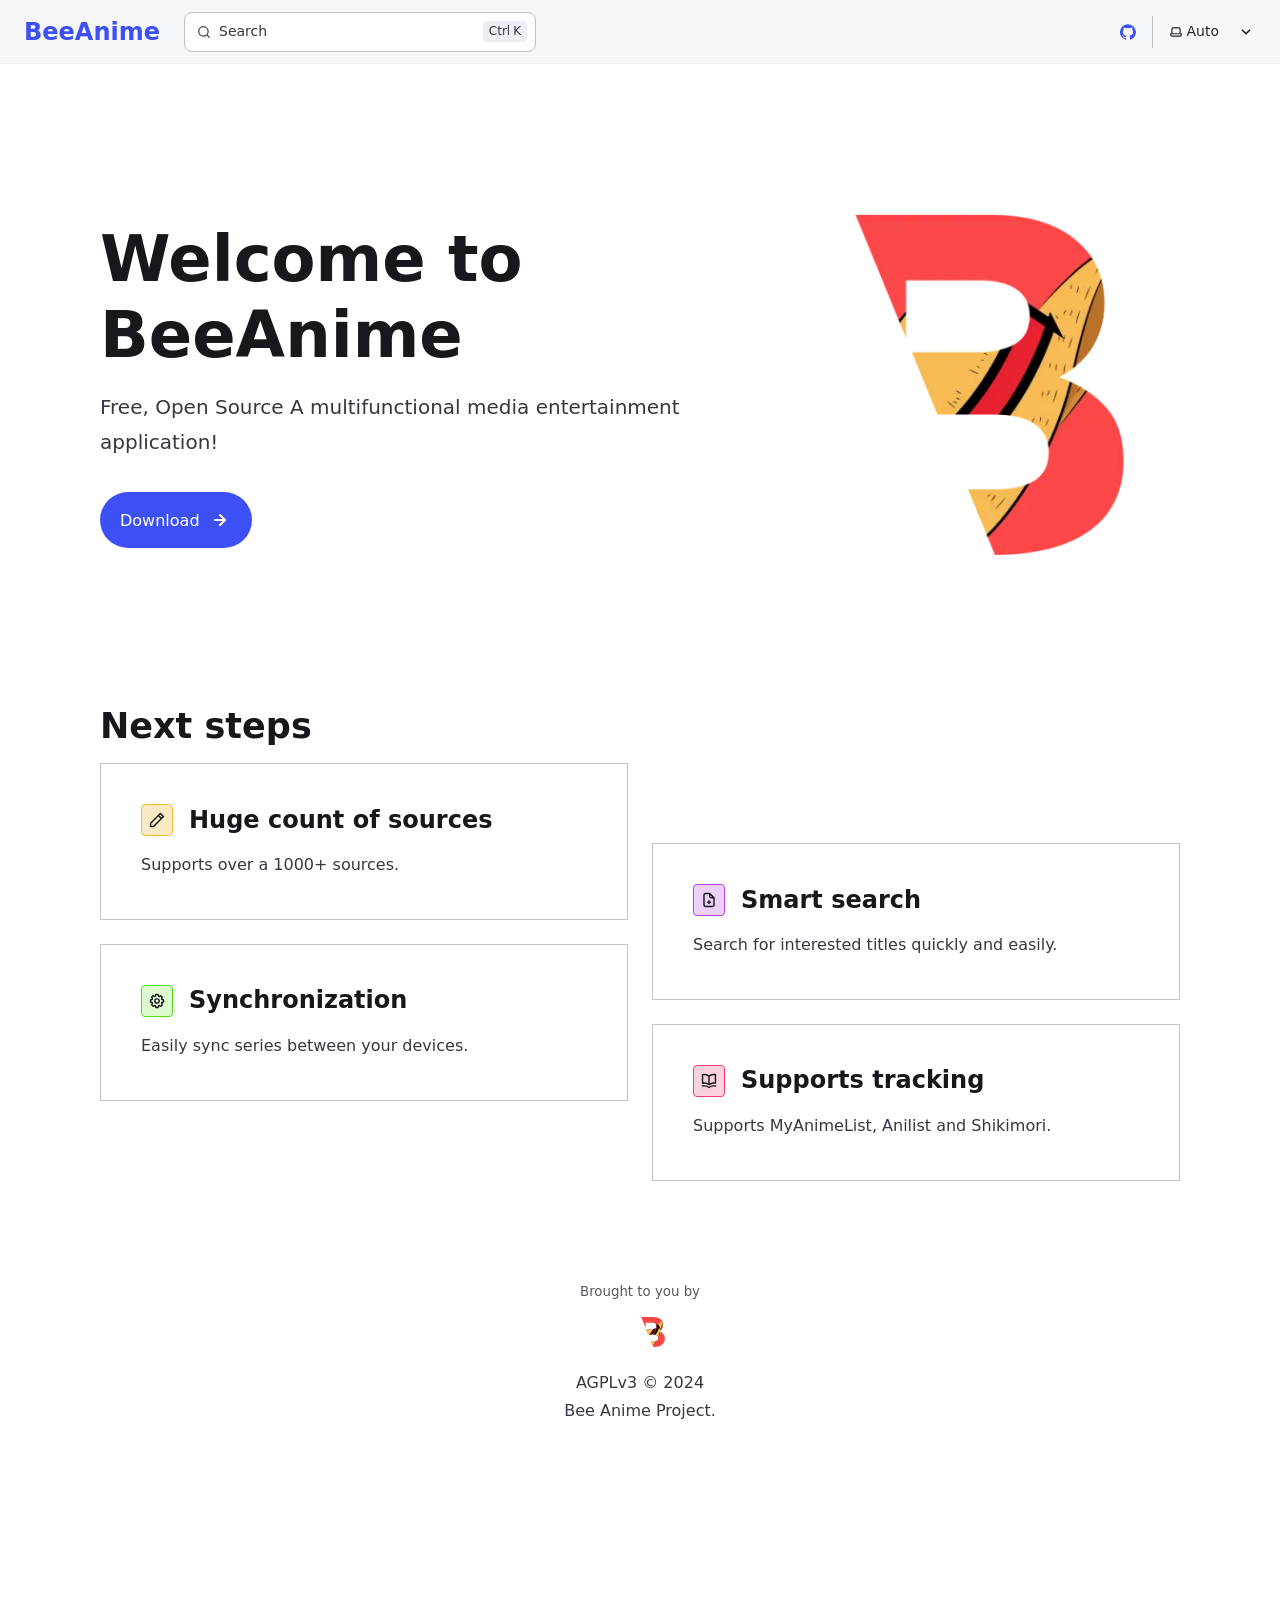
==== commit 81c298a9: "update update" ====
--- a/index.html
+++ b/index.html
@@ -1,4 +1,4 @@
-<!DOCTYPE html><html lang="en" dir="ltr" data-has-hero data-theme="dark" class="astro-bguv2lll"> <head><meta charset="utf-8"/><meta name="viewport" content="width=device-width, initial-scale=1"/><title>Welcome to BeeAnime | BeeAnime</title><link rel="canonical"/><link rel="shortcut icon" href="/favicon.svg" type="image/svg+xml"/><meta name="generator" content="Astro v4.10.0"/><meta name="generator" content="Starlight v0.24.0"/><meta property="og:title" content="Welcome to BeeAnime"/><meta property="og:type" content="article"/><meta property="og:url"/><meta property="og:locale" content="en"/><meta property="og:description" content="Bee Anime is Free Streamming App from various sources."/><meta property="og:site_name" content="BeeAnime"/><meta name="twitter:card" content="summary_large_image"/><meta name="twitter:title" content="Welcome to BeeAnime"/><meta name="twitter:description" content="Bee Anime is Free Streamming App from various sources."/><meta name="description" content="Bee Anime is Free Streamming App from various sources."/><script>
+<!DOCTYPE html><html lang="en" dir="ltr" data-has-hero data-theme="dark" class="astro-bguv2lll"> <head><meta charset="utf-8"/><meta name="viewport" content="width=device-width, initial-scale=1"/><title>Welcome to BeeAnime | BeeAnime</title><link rel="canonical"/><link rel="shortcut icon" href="/favicon.svg" type="image/svg+xml"/><meta name="generator" content="Astro v4.11.5"/><meta name="generator" content="Starlight v0.25.0"/><meta property="og:title" content="Welcome to BeeAnime"/><meta property="og:type" content="article"/><meta property="og:url"/><meta property="og:locale" content="en"/><meta property="og:description" content="Bee Anime is Free Streamming App from various sources."/><meta property="og:site_name" content="BeeAnime"/><meta name="twitter:card" content="summary_large_image"/><meta name="twitter:title" content="Welcome to BeeAnime"/><meta name="twitter:description" content="Bee Anime is Free Streamming App from various sources."/><meta name="description" content="Bee Anime is Free Streamming App from various sources."/><script>
 	window.StarlightThemeProvider = (() => {
 		const storedTheme =
 			typeof localStorage !== 'undefined' && localStorage.getItem('starlight-theme');
@@ -24,15 +24,27 @@
 			},
 		};
 	})();
-</script><template id="theme-icons"><svg aria-hidden="true" class="light astro-c6vsoqas" width="16" height="16" viewBox="0 0 24 24" fill="currentColor" style="--sl-icon-size: 1em;"><path d="M5 12a1 1 0 0 0-1-1H3a1 1 0 0 0 0 2h1a1 1 0 0 0 1-1Zm.64 5-.71.71a1 1 0 0 0 0 1.41 1 1 0 0 0 1.41 0l.71-.71A1 1 0 0 0 5.64 17ZM12 5a1 1 0 0 0 1-1V3a1 1 0 0 0-2 0v1a1 1 0 0 0 1 1Zm5.66 2.34a1 1 0 0 0 .7-.29l.71-.71a1 1 0 1 0-1.41-1.41l-.66.71a1 1 0 0 0 0 1.41 1 1 0 0 0 .66.29Zm-12-.29a1 1 0 0 0 1.41 0 1 1 0 0 0 0-1.41l-.71-.71a1.004 1.004 0 1 0-1.43 1.41l.73.71ZM21 11h-1a1 1 0 0 0 0 2h1a1 1 0 0 0 0-2Zm-2.64 6A1 1 0 0 0 17 18.36l.71.71a1 1 0 0 0 1.41 0 1 1 0 0 0 0-1.41l-.76-.66ZM12 6.5a5.5 5.5 0 1 0 5.5 5.5A5.51 5.51 0 0 0 12 6.5Zm0 9a3.5 3.5 0 1 1 0-7 3.5 3.5 0 0 1 0 7Zm0 3.5a1 1 0 0 0-1 1v1a1 1 0 0 0 2 0v-1a1 1 0 0 0-1-1Z"/></svg> <svg aria-hidden="true" class="dark astro-c6vsoqas" width="16" height="16" viewBox="0 0 24 24" fill="currentColor" style="--sl-icon-size: 1em;"><path d="M21.64 13a1 1 0 0 0-1.05-.14 8.049 8.049 0 0 1-3.37.73 8.15 8.15 0 0 1-8.14-8.1 8.59 8.59 0 0 1 .25-2A1 1 0 0 0 8 2.36a10.14 10.14 0 1 0 14 11.69 1 1 0 0 0-.36-1.05Zm-9.5 6.69A8.14 8.14 0 0 1 7.08 5.22v.27a10.15 10.15 0 0 0 10.14 10.14 9.784 9.784 0 0 0 2.1-.22 8.11 8.11 0 0 1-7.18 4.32v-.04Z"/></svg> <svg aria-hidden="true" class="auto astro-c6vsoqas" width="16" height="16" viewBox="0 0 24 24" fill="currentColor" style="--sl-icon-size: 1em;"><path d="M21 14h-1V7a3 3 0 0 0-3-3H7a3 3 0 0 0-3 3v7H3a1 1 0 0 0-1 1v2a3 3 0 0 0 3 3h14a3 3 0 0 0 3-3v-2a1 1 0 0 0-1-1ZM6 7a1 1 0 0 1 1-1h10a1 1 0 0 1 1 1v7H6V7Zm14 10a1 1 0 0 1-1 1H5a1 1 0 0 1-1-1v-1h16v1Z"/></svg> </template><link rel="stylesheet" href="/_astro/index.P55pvqdl.css">
+</script><template id="theme-icons"><svg aria-hidden="true" class="light astro-c6vsoqas" width="16" height="16" viewBox="0 0 24 24" fill="currentColor" style="--sl-icon-size: 1em;"><path d="M5 12a1 1 0 0 0-1-1H3a1 1 0 0 0 0 2h1a1 1 0 0 0 1-1Zm.64 5-.71.71a1 1 0 0 0 0 1.41 1 1 0 0 0 1.41 0l.71-.71A1 1 0 0 0 5.64 17ZM12 5a1 1 0 0 0 1-1V3a1 1 0 0 0-2 0v1a1 1 0 0 0 1 1Zm5.66 2.34a1 1 0 0 0 .7-.29l.71-.71a1 1 0 1 0-1.41-1.41l-.66.71a1 1 0 0 0 0 1.41 1 1 0 0 0 .66.29Zm-12-.29a1 1 0 0 0 1.41 0 1 1 0 0 0 0-1.41l-.71-.71a1.004 1.004 0 1 0-1.43 1.41l.73.71ZM21 11h-1a1 1 0 0 0 0 2h1a1 1 0 0 0 0-2Zm-2.64 6A1 1 0 0 0 17 18.36l.71.71a1 1 0 0 0 1.41 0 1 1 0 0 0 0-1.41l-.76-.66ZM12 6.5a5.5 5.5 0 1 0 5.5 5.5A5.51 5.51 0 0 0 12 6.5Zm0 9a3.5 3.5 0 1 1 0-7 3.5 3.5 0 0 1 0 7Zm0 3.5a1 1 0 0 0-1 1v1a1 1 0 0 0 2 0v-1a1 1 0 0 0-1-1Z"/></svg> <svg aria-hidden="true" class="dark astro-c6vsoqas" width="16" height="16" viewBox="0 0 24 24" fill="currentColor" style="--sl-icon-size: 1em;"><path d="M21.64 13a1 1 0 0 0-1.05-.14 8.049 8.049 0 0 1-3.37.73 8.15 8.15 0 0 1-8.14-8.1 8.59 8.59 0 0 1 .25-2A1 1 0 0 0 8 2.36a10.14 10.14 0 1 0 14 11.69 1 1 0 0 0-.36-1.05Zm-9.5 6.69A8.14 8.14 0 0 1 7.08 5.22v.27a10.15 10.15 0 0 0 10.14 10.14 9.784 9.784 0 0 0 2.1-.22 8.11 8.11 0 0 1-7.18 4.32v-.04Z"/></svg> <svg aria-hidden="true" class="auto astro-c6vsoqas" width="16" height="16" viewBox="0 0 24 24" fill="currentColor" style="--sl-icon-size: 1em;"><path d="M21 14h-1V7a3 3 0 0 0-3-3H7a3 3 0 0 0-3 3v7H3a1 1 0 0 0-1 1v2a3 3 0 0 0 3 3h14a3 3 0 0 0 3-3v-2a1 1 0 0 0-1-1ZM6 7a1 1 0 0 1 1-1h10a1 1 0 0 1 1 1v7H6V7Zm14 10a1 1 0 0 1-1 1H5a1 1 0 0 1-1-1v-1h16v1Z"/></svg> </template><link rel="stylesheet" href="/_astro/index.B6vuYqDC.css">
 <style>:root{--sl-badge-default-border: var(--sl-color-accent);--sl-badge-default-bg: var(--sl-color-accent-low);--sl-badge-default-text: #fff;--sl-badge-note-border: var(--sl-color-blue);--sl-badge-note-bg: var(--sl-color-blue-low);--sl-badge-note-text: #fff;--sl-badge-danger-border: var(--sl-color-red);--sl-badge-danger-bg: var(--sl-color-red-low);--sl-badge-danger-text: #fff;--sl-badge-success-border: var(--sl-color-green);--sl-badge-success-bg: var(--sl-color-green-low);--sl-badge-success-text: #fff;--sl-badge-caution-border: var(--sl-color-orange);--sl-badge-caution-bg: var(--sl-color-orange-low);--sl-badge-caution-text: #fff;--sl-badge-tip-border: var(--sl-color-purple);--sl-badge-tip-bg: var(--sl-color-purple-low);--sl-badge-tip-text: #fff}[data-theme=light]:root{--sl-badge-default-bg: var(--sl-color-accent-high);--sl-badge-note-bg: var(--sl-color-blue-high);--sl-badge-danger-bg: var(--sl-color-red-high);--sl-badge-success-bg: var(--sl-color-green-high);--sl-badge-caution-bg: var(--sl-color-orange-high);--sl-badge-tip-bg: var(--sl-color-purple-high)}.sl-badge:where(.astro-avdet4wd){display:inline-block;border:1px solid var(--sl-color-border-badge);border-radius:.25rem;font-family:var(--sl-font-system-mono);line-height:normal;color:var(--sl-color-text-badge);background-color:var(--sl-color-bg-badge);overflow-wrap:anywhere}.sidebar-content .sl-badge:where(.astro-avdet4wd){line-height:1;font-size:var(--sl-text-xs);padding:.125rem .375rem}.sidebar-content a[aria-current=page]>.sl-badge:where(.astro-avdet4wd){--sl-color-bg-badge: transparent;--sl-color-border-badge: currentColor;color:inherit}.default:where(.astro-avdet4wd){--sl-color-bg-badge: var(--sl-badge-default-bg);--sl-color-border-badge: var(--sl-badge-default-border);--sl-color-text-badge: var(--sl-badge-default-text)}.note:where(.astro-avdet4wd){--sl-color-bg-badge: var(--sl-badge-note-bg);--sl-color-border-badge: var(--sl-badge-note-border);--sl-color-text-badge: var(--sl-badge-note-text)}.danger:where(.astro-avdet4wd){--sl-color-bg-badge: var(--sl-badge-danger-bg);--sl-color-border-badge: var(--sl-badge-danger-border);--sl-color-text-badge: var(--sl-badge-danger-text)}.success:where(.astro-avdet4wd){--sl-color-bg-badge: var(--sl-badge-success-bg);--sl-color-border-badge: var(--sl-badge-success-border);--sl-color-text-badge: var(--sl-badge-success-text)}.tip:where(.astro-avdet4wd){--sl-color-bg-badge: var(--sl-badge-tip-bg);--sl-color-border-badge: var(--sl-badge-tip-border);--sl-color-text-badge: var(--sl-badge-tip-text)}.caution:where(.astro-avdet4wd){--sl-color-bg-badge: var(--sl-badge-caution-bg);--sl-color-border-badge: var(--sl-badge-caution-border);--sl-color-text-badge: var(--sl-badge-caution-text)}.small:where(.astro-avdet4wd){font-size:var(--sl-text-xs);padding:.125rem .25rem}.medium:where(.astro-avdet4wd){font-size:var(--sl-text-sm);padding:.175rem .35rem}.large:where(.astro-avdet4wd){font-size:var(--sl-text-base);padding:.225rem .45rem}.sl-markdown-content :is(h1,h2,h3,h4,h5,h6) .sl-badge:where(.astro-avdet4wd){vertical-align:middle}
 .card-grid:where(.astro-zntqmydn){display:grid;gap:1rem}.card-grid:where(.astro-zntqmydn)>*{margin-top:0!important}@media (min-width: 50rem){.card-grid:where(.astro-zntqmydn){grid-template-columns:1fr 1fr;gap:1.5rem}.stagger:where(.astro-zntqmydn){--stagger-height: 5rem;padding-bottom:var(--stagger-height)}.stagger:where(.astro-zntqmydn)>*:nth-child(2n){transform:translateY(var(--stagger-height))}}
 .card:where(.astro-v5tidmuc){--sl-card-border: var(--sl-color-purple);--sl-card-bg: var(--sl-color-purple-low);border:1px solid var(--sl-color-gray-5);background-color:var(--sl-color-black);padding:clamp(1rem,calc(.125rem + 3vw),2.5rem);flex-direction:column;gap:clamp(.5rem,calc(.125rem + 1vw),1rem)}.card:where(.astro-v5tidmuc):nth-child(4n+1){--sl-card-border: var(--sl-color-orange);--sl-card-bg: var(--sl-color-orange-low)}.card:where(.astro-v5tidmuc):nth-child(4n+3){--sl-card-border: var(--sl-color-green);--sl-card-bg: var(--sl-color-green-low)}.card:where(.astro-v5tidmuc):nth-child(4n+4){--sl-card-border: var(--sl-color-red);--sl-card-bg: var(--sl-color-red-low)}.card:where(.astro-v5tidmuc):nth-child(4n+5){--sl-card-border: var(--sl-color-blue);--sl-card-bg: var(--sl-color-blue-low)}.title:where(.astro-v5tidmuc){font-weight:600;font-size:var(--sl-text-h4);color:var(--sl-color-white);line-height:var(--sl-line-height-headings);gap:1rem;align-items:center}.card:where(.astro-v5tidmuc) .icon:where(.astro-v5tidmuc){border:1px solid var(--sl-card-border);background-color:var(--sl-card-bg);padding:.2em;border-radius:.25rem}.card:where(.astro-v5tidmuc) .body:where(.astro-v5tidmuc){margin:0;font-size:clamp(var(--sl-text-sm),calc(.5rem + 1vw),var(--sl-text-body))}
 svg:where(.astro-c6vsoqas){color:var(--sl-icon-color);font-size:var(--sl-icon-size, 1em);width:1em;height:1em}
-.sl-steps{--bullet-size: calc(var(--sl-line-height) * 1rem);--bullet-margin: .375rem;list-style:none;padding-inline-start:0}.sl-steps>li{position:relative;padding-inline-start:calc(var(--bullet-size) + 1rem);padding-bottom:1px;min-height:calc(var(--bullet-size) + var(--bullet-margin))}.sl-steps>li+li{margin-top:0}.sl-steps>li:before{content:counter(list-item);position:absolute;top:0;inset-inline-start:0;width:var(--bullet-size);height:var(--bullet-size);line-height:var(--bullet-size);font-size:var(--sl-text-xs);font-weight:600;text-align:center;color:var(--sl-color-white);background-color:var(--sl-color-gray-6);border-radius:99rem;box-shadow:inset 0 0 0 1px var(--sl-color-gray-5)}.sl-steps>li:not(:last-of-type):after{--guide-width: 1px;content:"";position:absolute;top:calc(var(--bullet-size) + var(--bullet-margin));bottom:var(--bullet-margin);inset-inline-start:calc((var(--bullet-size) - var(--guide-width)) / 2);width:var(--guide-width);background-color:var(--sl-color-hairline-light)}.sl-steps>li>:first-child{--lh: calc(1em * var(--sl-line-height));--shift-y: calc(.5 * (var(--bullet-size) - var(--lh)));transform:translateY(var(--shift-y));margin-bottom:var(--shift-y)}.sl-steps>li>:first-child:where(h1,h2,h3,h4,h5,h6){--lh: calc(1em * var(--sl-line-height-headings))}@supports (--prop: 1lh){.sl-steps>li>:first-child{--lh: 1lh}}
-</style><script type="module" src="/_astro/hoisted.BKjRtOFl.js"></script>
+.sl-steps{--bullet-size: calc(var(--sl-line-height) * 1rem);--bullet-margin: .375rem;list-style:none;counter-reset:steps-counter var(--sl-steps-start, 0);padding-inline-start:0}.sl-steps>li{counter-increment:steps-counter;position:relative;padding-inline-start:calc(var(--bullet-size) + 1rem);padding-bottom:1px;min-height:calc(var(--bullet-size) + var(--bullet-margin))}.sl-steps>li+li{margin-top:0}.sl-steps>li:before{content:counter(steps-counter);position:absolute;top:0;inset-inline-start:0;width:var(--bullet-size);height:var(--bullet-size);line-height:var(--bullet-size);font-size:var(--sl-text-xs);font-weight:600;text-align:center;color:var(--sl-color-white);background-color:var(--sl-color-gray-6);border-radius:99rem;box-shadow:inset 0 0 0 1px var(--sl-color-gray-5)}.sl-steps>li:not(:last-of-type):after{--guide-width: 1px;content:"";position:absolute;top:calc(var(--bullet-size) + var(--bullet-margin));bottom:var(--bullet-margin);inset-inline-start:calc((var(--bullet-size) - var(--guide-width)) / 2);width:var(--guide-width);background-color:var(--sl-color-hairline-light)}.sl-steps>li>:first-child{--lh: calc(1em * var(--sl-line-height));--shift-y: calc(.5 * (var(--bullet-size) - var(--lh)));transform:translateY(var(--shift-y));margin-bottom:var(--shift-y)}.sl-steps>li>:first-child:where(h1,h2,h3,h4,h5,h6){--lh: calc(1em * var(--sl-line-height-headings))}@supports (--prop: 1lh){.sl-steps>li>:first-child{--lh: 1lh}}
+</style><script type="module" src="/_astro/hoisted.D2PCZP5e.js"></script>
 <script type="module" src="/_astro/page.LS5KDvwX.js"></script><style>article:where(.astro-em7hr4uq){max-width:10rem;margin-inline:auto;padding-block:5rem;flex-direction:column;align-items:center;text-align:center;gap:.5rem}article:where(.astro-em7hr4uq)>*{max-width:50ch}small:where(.astro-em7hr4uq){color:var(--sl-color-gray-3)}svg:where(.astro-em7hr4uq){width:10rem;margin:.8rem}
-</style><script src="/_astro/Tabs.astro_astro_type_script_index_0_lang.CCIyraCc.js" type="module"></script></head> <body class="astro-bguv2lll"> <a href="#_top" class="astro-7q3lir66">Skip to content</a>  <div class="page sl-flex astro-vrdttmbt"> <header class="header astro-vrdttmbt"><div class="header sl-flex astro-kmkmnagf"> <div class="title-wrapper sl-flex astro-kmkmnagf"> <a href="/" class="site-title sl-flex astro-m46x6ez3">  <span class="astro-m46x6ez3"> BeeAnime </span> </a>  </div> <div class="sl-flex astro-kmkmnagf"> <site-search data-translations="{&#34;placeholder&#34;:&#34;Search&#34;}" class="astro-v37mnknz"> <button data-open-modal disabled class="astro-v37mnknz">  <svg aria-label="Search" class="astro-v37mnknz astro-c6vsoqas" width="16" height="16" viewBox="0 0 24 24" fill="currentColor" style="--sl-icon-size: 1em;"><path d="M21.71 20.29 18 16.61A9 9 0 1 0 16.61 18l3.68 3.68a.999.999 0 0 0 1.42 0 1 1 0 0 0 0-1.39ZM11 18a7 7 0 1 1 0-14 7 7 0 0 1 0 14Z"/></svg>  <span class="sl-hidden md:sl-block astro-v37mnknz" aria-hidden="true">Search</span> <svg aria-label="(Press / to Search)" class="sl-hidden md:sl-block astro-v37mnknz astro-c6vsoqas" width="16" height="16" viewBox="0 0 24 24" fill="currentColor" style="--sl-icon-size: 1em;"><path d="M17 2H7a5 5 0 0 0-5 5v10a5 5 0 0 0 5 5h10a5 5 0 0 0 5-5V7a5 5 0 0 0-5-5Zm3 15a3 3 0 0 1-3 3H7a3 3 0 0 1-3-3V7a3 3 0 0 1 3-3h10a3 3 0 0 1 3 3v10Z"/><path d="M15.293 6.707a1 1 0 1 1 1.414 1.414l-8.485 8.486a1 1 0 0 1-1.414-1.415l8.485-8.485Z"/></svg>  </button> <dialog style="padding:0" aria-label="Search" class="astro-v37mnknz"> <div class="dialog-frame sl-flex astro-v37mnknz">  <button data-close-modal class="sl-flex md:sl-hidden astro-v37mnknz"> Cancel </button> <div class="search-container astro-v37mnknz"> <div id="starlight__search" class="astro-v37mnknz"></div> </div> </div> </dialog> </site-search>    </div> <div class="sl-hidden md:sl-flex right-group astro-kmkmnagf"> <div class="sl-flex social-icons astro-kmkmnagf"> <a href="https://github.com/withastro/starlight" rel="me" class="sl-flex astro-wy4te6ga"><span class="sr-only astro-wy4te6ga">GitHub</span><svg aria-hidden="true" class="astro-wy4te6ga astro-c6vsoqas" width="16" height="16" viewBox="0 0 24 24" fill="currentColor" style="--sl-icon-size: 1em;"><path d="M12 .3a12 12 0 0 0-3.8 23.38c.6.12.83-.26.83-.57L9 21.07c-3.34.72-4.04-1.61-4.04-1.61-.55-1.39-1.34-1.76-1.34-1.76-1.08-.74.09-.73.09-.73 1.2.09 1.83 1.24 1.83 1.24 1.08 1.83 2.81 1.3 3.5 1 .1-.78.42-1.31.76-1.61-2.67-.3-5.47-1.33-5.47-5.93 0-1.31.47-2.38 1.24-3.22-.14-.3-.54-1.52.1-3.18 0 0 1-.32 3.3 1.23a11.5 11.5 0 0 1 6 0c2.28-1.55 3.29-1.23 3.29-1.23.64 1.66.24 2.88.12 3.18a4.65 4.65 0 0 1 1.23 3.22c0 4.61-2.8 5.63-5.48 5.92.42.36.81 1.1.81 2.22l-.01 3.29c0 .31.2.69.82.57A12 12 0 0 0 12 .3Z"/></svg> </a> </div> <starlight-theme-select>  <label style="--sl-select-width: 6.25em" class="astro-4yphtoen"> <span class="sr-only astro-4yphtoen">Select theme</span> <svg aria-hidden="true" class="icon label-icon astro-4yphtoen astro-c6vsoqas" width="16" height="16" viewBox="0 0 24 24" fill="currentColor" style="--sl-icon-size: 1em;"><path d="M21 14h-1V7a3 3 0 0 0-3-3H7a3 3 0 0 0-3 3v7H3a1 1 0 0 0-1 1v2a3 3 0 0 0 3 3h14a3 3 0 0 0 3-3v-2a1 1 0 0 0-1-1ZM6 7a1 1 0 0 1 1-1h10a1 1 0 0 1 1 1v7H6V7Zm14 10a1 1 0 0 1-1 1H5a1 1 0 0 1-1-1v-1h16v1Z"/></svg>  <select value="auto" class="astro-4yphtoen"> <option value="dark" class="astro-4yphtoen">Dark</option><option value="light" class="astro-4yphtoen">Light</option><option value="auto" selected="true" class="astro-4yphtoen">Auto</option> </select> <svg aria-hidden="true" class="icon caret astro-4yphtoen astro-c6vsoqas" width="16" height="16" viewBox="0 0 24 24" fill="currentColor" style="--sl-icon-size: 1em;"><path d="M17 9.17a1 1 0 0 0-1.41 0L12 12.71 8.46 9.17a1 1 0 1 0-1.41 1.42l4.24 4.24a1.002 1.002 0 0 0 1.42 0L17 10.59a1.002 1.002 0 0 0 0-1.42Z"/></svg>  </label>  </starlight-theme-select>  <script>
+</style><script src="/_astro/Tabs.astro_astro_type_script_index_0_lang.CCIyraCc.js" type="module"></script></head> <body class="astro-bguv2lll"> <a href="#_top" class="astro-7q3lir66">Skip to content</a>  <div class="page sl-flex astro-vrdttmbt"> <header class="header astro-vrdttmbt"><div class="header sl-flex astro-kmkmnagf"> <div class="title-wrapper sl-flex astro-kmkmnagf"> <a href="/" class="site-title sl-flex astro-m46x6ez3">  <span class="astro-m46x6ez3"> BeeAnime </span> </a>  </div> <div class="sl-flex astro-kmkmnagf"> <site-search data-translations="{&#34;placeholder&#34;:&#34;Search&#34;}" class="astro-v37mnknz"> <button data-open-modal disabled aria-label="Search" aria-keyshortcuts="Control+K" class="astro-v37mnknz"> <svg aria-hidden="true" class="astro-v37mnknz astro-c6vsoqas" width="16" height="16" viewBox="0 0 24 24" fill="currentColor" style="--sl-icon-size: 1em;"><path d="M21.71 20.29 18 16.61A9 9 0 1 0 16.61 18l3.68 3.68a.999.999 0 0 0 1.42 0 1 1 0 0 0 0-1.39ZM11 18a7 7 0 1 1 0-14 7 7 0 0 1 0 14Z"/></svg>  <span class="sl-hidden md:sl-block astro-v37mnknz" aria-hidden="true">Search</span> <kbd class="sl-hidden md:sl-flex astro-v37mnknz" style="display: none;"> <kbd class="astro-v37mnknz">Ctrl</kbd><kbd class="astro-v37mnknz">K</kbd> </kbd> </button> <dialog style="padding:0" aria-label="Search" class="astro-v37mnknz"> <div class="dialog-frame sl-flex astro-v37mnknz">  <button data-close-modal class="sl-flex md:sl-hidden astro-v37mnknz"> Cancel </button> <div class="search-container astro-v37mnknz"> <div id="starlight__search" class="astro-v37mnknz"></div> </div> </div> </dialog> </site-search>  <script>
+	(() => {
+		const openBtn = document.querySelector('button[data-open-modal]');
+		const shortcut = openBtn?.querySelector('kbd');
+		if (!openBtn || !(shortcut instanceof HTMLElement)) return;
+		const platformKey = shortcut.querySelector('kbd');
+		if (platformKey && /(Mac|iPhone|iPod|iPad)/i.test(navigator.platform)) {
+			platformKey.textContent = '⌘';
+			openBtn.setAttribute('aria-keyshortcuts', 'Meta+K');
+		}
+		shortcut.style.display = '';
+	})();
+</script>    </div> <div class="sl-hidden md:sl-flex right-group astro-kmkmnagf"> <div class="sl-flex social-icons astro-kmkmnagf"> <a href="https://github.com/withastro/starlight" rel="me" class="sl-flex astro-wy4te6ga"><span class="sr-only astro-wy4te6ga">GitHub</span><svg aria-hidden="true" class="astro-wy4te6ga astro-c6vsoqas" width="16" height="16" viewBox="0 0 24 24" fill="currentColor" style="--sl-icon-size: 1em;"><path d="M12 .3a12 12 0 0 0-3.8 23.38c.6.12.83-.26.83-.57L9 21.07c-3.34.72-4.04-1.61-4.04-1.61-.55-1.39-1.34-1.76-1.34-1.76-1.08-.74.09-.73.09-.73 1.2.09 1.83 1.24 1.83 1.24 1.08 1.83 2.81 1.3 3.5 1 .1-.78.42-1.31.76-1.61-2.67-.3-5.47-1.33-5.47-5.93 0-1.31.47-2.38 1.24-3.22-.14-.3-.54-1.52.1-3.18 0 0 1-.32 3.3 1.23a11.5 11.5 0 0 1 6 0c2.28-1.55 3.29-1.23 3.29-1.23.64 1.66.24 2.88.12 3.18a4.65 4.65 0 0 1 1.23 3.22c0 4.61-2.8 5.63-5.48 5.92.42.36.81 1.1.81 2.22l-.01 3.29c0 .31.2.69.82.57A12 12 0 0 0 12 .3Z"/></svg> </a> </div> <starlight-theme-select>  <label style="--sl-select-width: 6.25em" class="astro-4yphtoen"> <span class="sr-only astro-4yphtoen">Select theme</span> <svg aria-hidden="true" class="icon label-icon astro-4yphtoen astro-c6vsoqas" width="16" height="16" viewBox="0 0 24 24" fill="currentColor" style="--sl-icon-size: 1em;"><path d="M21 14h-1V7a3 3 0 0 0-3-3H7a3 3 0 0 0-3 3v7H3a1 1 0 0 0-1 1v2a3 3 0 0 0 3 3h14a3 3 0 0 0 3-3v-2a1 1 0 0 0-1-1ZM6 7a1 1 0 0 1 1-1h10a1 1 0 0 1 1 1v7H6V7Zm14 10a1 1 0 0 1-1 1H5a1 1 0 0 1-1-1v-1h16v1Z"/></svg>  <select value="auto" class="astro-4yphtoen"> <option value="dark" class="astro-4yphtoen">Dark</option><option value="light" class="astro-4yphtoen">Light</option><option value="auto" selected="true" class="astro-4yphtoen">Auto</option> </select> <svg aria-hidden="true" class="icon caret astro-4yphtoen astro-c6vsoqas" width="16" height="16" viewBox="0 0 24 24" fill="currentColor" style="--sl-icon-size: 1em;"><path d="M17 9.17a1 1 0 0 0-1.41 0L12 12.71 8.46 9.17a1 1 0 1 0-1.41 1.42l4.24 4.24a1.002 1.002 0 0 0 1.42 0L17 10.59a1.002 1.002 0 0 0 0-1.42Z"/></svg>  </label>  </starlight-theme-select>  <script>
 	StarlightThemeProvider.updatePickers();
 </script>   </div> </div> </header>  <div class="main-frame astro-vrdttmbt">  <div class="lg:sl-flex astro-67yu43on">  <div class="main-pane astro-67yu43on">  <main data-pagefind-body lang="en" dir="ltr" class="astro-bguv2lll">   <div class="content-panel astro-7nkwcw3z"> <div class="sl-container astro-7nkwcw3z"> <div class="hero astro-jbfsktt5"> <img src="/_astro/houston.DH0-Lt8C_2c0EvW.webp" loading="eager" decoding="async" alt="" class="astro-jbfsktt5" width="400" height="400">   <div class="sl-flex stack astro-jbfsktt5"> <div class="sl-flex copy astro-jbfsktt5"> <h1 id="_top" data-page-title class="astro-jbfsktt5">Welcome to BeeAnime</h1> <div class="tagline astro-jbfsktt5">Free, Open Source A multifunctional media entertainment application!</div> </div> <div class="sl-flex actions astro-jbfsktt5"> <a class="sl-flex action primary astro-yjy4zhro" href="/download/"> Download <svg aria-hidden="true" class="astro-yjy4zhro astro-c6vsoqas" width="16" height="16" viewBox="0 0 24 24" fill="currentColor" style="--sl-icon-size: 1.5rem;"><path d="M17.92 11.62a1.001 1.001 0 0 0-.21-.33l-5-5a1.003 1.003 0 1 0-1.42 1.42l3.3 3.29H7a1 1 0 0 0 0 2h7.59l-3.3 3.29a1.002 1.002 0 0 0 .325 1.639 1 1 0 0 0 1.095-.219l5-5a1 1 0 0 0 .21-.33 1 1 0 0 0 0-.76Z"/></svg>   </a>  </div> </div> </div>  <div class="sl-markdown-content"> <h2 id="next-steps">Next steps</h2>
 <div class="card-grid stagger astro-zntqmydn"><article class="card sl-flex astro-v5tidmuc"> <p class="title sl-flex astro-v5tidmuc"> <svg aria-hidden="true" class="icon astro-v5tidmuc astro-c6vsoqas" width="16" height="16" viewBox="0 0 24 24" fill="currentColor" style="--sl-icon-size: 1.333em;"><path d="M22 7.24a1 1 0 0 0-.29-.71l-4.24-4.24a1 1 0 0 0-1.1-.22 1 1 0 0 0-.32.22l-2.83 2.83L2.29 16.05a1 1 0 0 0-.29.71V21a1 1 0 0 0 1 1h4.24a1 1 0 0 0 .76-.29l10.87-10.93L21.71 8c.1-.1.17-.2.22-.33a1 1 0 0 0 0-.24v-.14l.07-.05ZM6.83 20H4v-2.83l9.93-9.93 2.83 2.83L6.83 20ZM18.17 8.66l-2.83-2.83 1.42-1.41 2.82 2.82-1.41 1.42Z"/></svg>  <span class="astro-v5tidmuc">Huge count of sources</span> </p> <div class="body astro-v5tidmuc"><p>Supports over a 1000+ sources.</p></div> </article> <article class="card sl-flex astro-v5tidmuc"> <p class="title sl-flex astro-v5tidmuc"> <svg aria-hidden="true" class="icon astro-v5tidmuc astro-c6vsoqas" width="16" height="16" viewBox="0 0 24 24" fill="currentColor" style="--sl-icon-size: 1.333em;"><path d="M20 8.94a1.3 1.3 0 0 0-.06-.27v-.09c-.05-.1-.11-.2-.19-.28l-6-6a1.07 1.07 0 0 0-.28-.19h-.09a.88.88 0 0 0-.33-.11H7a3 3 0 0 0-3 3v14a3 3 0 0 0 3 3h10a3 3 0 0 0 3-3V8.94Zm-6-3.53L16.59 8H15a1 1 0 0 1-1-1V5.41ZM18 19a1 1 0 0 1-1 1H7a1 1 0 0 1-1-1V5a1 1 0 0 1 1-1h5v3a3 3 0 0 0 3 3h3v9Zm-4-5h-1v-1a1 1 0 0 0-2 0v1h-1a1 1 0 0 0 0 2h1v1a1 1 0 0 0 2 0v-1h1a1 1 0 0 0 0-2Z"/></svg>  <span class="astro-v5tidmuc">Smart search</span> </p> <div class="body astro-v5tidmuc"><p>Search for interested titles quickly and easily.</p></div> </article> <article class="card sl-flex astro-v5tidmuc"> <p class="title sl-flex astro-v5tidmuc"> <svg aria-hidden="true" class="icon astro-v5tidmuc astro-c6vsoqas" width="16" height="16" viewBox="0 0 24 24" fill="currentColor" style="--sl-icon-size: 1.333em;"><path d="m21.32 9.55-1.89-.63.89-1.78A1 1 0 0 0 20.13 6L18 3.87a1 1 0 0 0-1.15-.19l-1.78.89-.63-1.89A1 1 0 0 0 13.5 2h-3a1 1 0 0 0-.95.68l-.63 1.89-1.78-.89A1 1 0 0 0 6 3.87L3.87 6a1 1 0 0 0-.19 1.15l.89 1.78-1.89.63a1 1 0 0 0-.68.94v3a1 1 0 0 0 .68.95l1.89.63-.89 1.78A1 1 0 0 0 3.87 18L6 20.13a1 1 0 0 0 1.15.19l1.78-.89.63 1.89a1 1 0 0 0 .95.68h3a1 1 0 0 0 .95-.68l.63-1.89 1.78.89a1 1 0 0 0 1.13-.19L20.13 18a1 1 0 0 0 .19-1.15l-.89-1.78 1.89-.63a1 1 0 0 0 .68-.94v-3a1 1 0 0 0-.68-.95ZM20 12.78l-1.2.4A2 2 0 0 0 17.64 16l.57 1.14-1.1 1.1-1.11-.6a2 2 0 0 0-2.79 1.16l-.4 1.2h-1.59l-.4-1.2A2 2 0 0 0 8 17.64l-1.14.57-1.1-1.1.6-1.11a2 2 0 0 0-1.16-2.82l-1.2-.4v-1.56l1.2-.4A2 2 0 0 0 6.36 8l-.57-1.11 1.1-1.1L8 6.36a2 2 0 0 0 2.82-1.16l.4-1.2h1.56l.4 1.2A2 2 0 0 0 16 6.36l1.14-.57 1.1 1.1-.6 1.11a2 2 0 0 0 1.16 2.79l1.2.4v1.59ZM12 8a4 4 0 1 0 0 8 4 4 0 0 0 0-8Zm0 6a2 2 0 1 1 0-4 2 2 0 0 1 0 4Z"/></svg>  <span class="astro-v5tidmuc">Synchronization</span> </p> <div class="body astro-v5tidmuc"><p>Easily sync series between your devices.</p></div> </article> <article class="card sl-flex astro-v5tidmuc"> <p class="title sl-flex astro-v5tidmuc"> <svg aria-hidden="true" class="icon astro-v5tidmuc astro-c6vsoqas" width="16" height="16" viewBox="0 0 24 24" fill="currentColor" style="--sl-icon-size: 1.333em;"><path d="M21.17 2.06A13.1 13.1 0 0 0 19 1.87a12.94 12.94 0 0 0-7 2.05 12.94 12.94 0 0 0-7-2 13.1 13.1 0 0 0-2.17.19 1 1 0 0 0-.83 1v12a1 1 0 0 0 1.17 1 10.9 10.9 0 0 1 8.25 1.91l.12.07h.11a.91.91 0 0 0 .7 0h.11l.12-.07A10.899 10.899 0 0 1 20.83 16 1 1 0 0 0 22 15V3a1 1 0 0 0-.83-.94ZM11 15.35a12.87 12.87 0 0 0-6-1.48H4v-10c.333-.02.667-.02 1 0a10.86 10.86 0 0 1 6 1.8v9.68Zm9-1.44h-1a12.87 12.87 0 0 0-6 1.48V5.67a10.86 10.86 0 0 1 6-1.8c.333-.02.667-.02 1 0v10.04Zm1.17 4.15a13.098 13.098 0 0 0-2.17-.19 12.94 12.94 0 0 0-7 2.05 12.94 12.94 0 0 0-7-2.05c-.727.003-1.453.066-2.17.19A1 1 0 0 0 2 19.21a1 1 0 0 0 1.17.79 10.9 10.9 0 0 1 8.25 1.91 1 1 0 0 0 1.16 0A10.9 10.9 0 0 1 20.83 20a1 1 0 0 0 1.17-.79 1 1 0 0 0-.83-1.15Z"/></svg>  <span class="astro-v5tidmuc">Supports tracking</span> </p> <div class="body astro-v5tidmuc"><p>Supports MyAnimeList, Anilist and Shikimori.</p></div> </article> </div> 
--- a/_astro/index.B6vuYqDC.css
+++ b/_astro/index.B6vuYqDC.css
@@ -0,0 +1 @@
+:root,::backdrop{--sl-color-white: hsl(0, 0%, 100%);--sl-color-gray-1: hsl(224, 20%, 94%);--sl-color-gray-2: hsl(224, 6%, 77%);--sl-color-gray-3: hsl(224, 6%, 56%);--sl-color-gray-4: hsl(224, 7%, 36%);--sl-color-gray-5: hsl(224, 10%, 23%);--sl-color-gray-6: hsl(224, 14%, 16%);--sl-color-black: hsl(224, 10%, 10%);--sl-hue-orange: 41;--sl-color-orange-low: hsl(var(--sl-hue-orange), 39%, 22%);--sl-color-orange: hsl(var(--sl-hue-orange), 82%, 63%);--sl-color-orange-high: hsl(var(--sl-hue-orange), 82%, 87%);--sl-hue-green: 101;--sl-color-green-low: hsl(var(--sl-hue-green), 39%, 22%);--sl-color-green: hsl(var(--sl-hue-green), 82%, 63%);--sl-color-green-high: hsl(var(--sl-hue-green), 82%, 80%);--sl-hue-blue: 234;--sl-color-blue-low: hsl(var(--sl-hue-blue), 54%, 20%);--sl-color-blue: hsl(var(--sl-hue-blue), 100%, 60%);--sl-color-blue-high: hsl(var(--sl-hue-blue), 100%, 87%);--sl-hue-purple: 281;--sl-color-purple-low: hsl(var(--sl-hue-purple), 39%, 22%);--sl-color-purple: hsl(var(--sl-hue-purple), 82%, 63%);--sl-color-purple-high: hsl(var(--sl-hue-purple), 82%, 89%);--sl-hue-red: 339;--sl-color-red-low: hsl(var(--sl-hue-red), 39%, 22%);--sl-color-red: hsl(var(--sl-hue-red), 82%, 63%);--sl-color-red-high: hsl(var(--sl-hue-red), 82%, 87%);--sl-color-accent-low: hsl(224, 54%, 20%);--sl-color-accent: hsl(224, 100%, 60%);--sl-color-accent-high: hsl(224, 100%, 85%);--sl-color-text: var(--sl-color-gray-2);--sl-color-text-accent: var(--sl-color-accent-high);--sl-color-text-invert: var(--sl-color-accent-low);--sl-color-bg: var(--sl-color-black);--sl-color-bg-nav: var(--sl-color-gray-6);--sl-color-bg-sidebar: var(--sl-color-gray-6);--sl-color-bg-inline-code: var(--sl-color-gray-5);--sl-color-bg-accent: var(--sl-color-accent-high);--sl-color-hairline-light: var(--sl-color-gray-5);--sl-color-hairline: var(--sl-color-gray-6);--sl-color-hairline-shade: var(--sl-color-black);--sl-color-backdrop-overlay: hsla(223, 13%, 10%, .66);--sl-shadow-sm: 0px 1px 1px hsla(0, 0%, 0%, .12), 0px 2px 1px hsla(0, 0%, 0%, .24);--sl-shadow-md: 0px 8px 4px hsla(0, 0%, 0%, .08), 0px 5px 2px hsla(0, 0%, 0%, .08), 0px 3px 2px hsla(0, 0%, 0%, .12), 0px 1px 1px hsla(0, 0%, 0%, .15);--sl-shadow-lg: 0px 25px 7px hsla(0, 0%, 0%, .03), 0px 16px 6px hsla(0, 0%, 0%, .1), 0px 9px 5px hsla(223, 13%, 10%, .33), 0px 4px 4px hsla(0, 0%, 0%, .75), 0px 4px 2px hsla(0, 0%, 0%, .25);--sl-text-2xs: .75rem;--sl-text-xs: .8125rem;--sl-text-sm: .875rem;--sl-text-base: 1rem;--sl-text-lg: 1.125rem;--sl-text-xl: 1.25rem;--sl-text-2xl: 1.5rem;--sl-text-3xl: 1.8125rem;--sl-text-4xl: 2.1875rem;--sl-text-5xl: 2.625rem;--sl-text-6xl: 4rem;--sl-text-body: var(--sl-text-base);--sl-text-body-sm: var(--sl-text-xs);--sl-text-code: var(--sl-text-sm);--sl-text-code-sm: var(--sl-text-xs);--sl-text-h1: var(--sl-text-4xl);--sl-text-h2: var(--sl-text-3xl);--sl-text-h3: var(--sl-text-2xl);--sl-text-h4: var(--sl-text-xl);--sl-text-h5: var(--sl-text-lg);--sl-line-height: 1.75;--sl-line-height-headings: 1.2;--sl-font-system: ui-sans-serif, system-ui, -apple-system, BlinkMacSystemFont, "Segoe UI", Roboto, "Helvetica Neue", Arial, "Noto Sans", sans-serif, "Apple Color Emoji", "Segoe UI Emoji", "Segoe UI Symbol", "Noto Color Emoji";--sl-font-system-mono: ui-monospace, SFMono-Regular, Menlo, Monaco, Consolas, "Liberation Mono", "Courier New", monospace;--__sl-font: var(--sl-font, var(--sl-font-system)), var(--sl-font-system);--__sl-font-mono: var(--sl-font-mono, var(--sl-font-system-mono)), var(--sl-font-system-mono);--sl-nav-height: 3.5rem;--sl-nav-pad-x: 1rem;--sl-nav-pad-y: .75rem;--sl-mobile-toc-height: 3rem;--sl-sidebar-width: 18.75rem;--sl-sidebar-pad-x: 1rem;--sl-content-width: 45rem;--sl-content-pad-x: 1rem;--sl-menu-button-size: 2rem;--sl-nav-gap: var(--sl-content-pad-x);--sl-outline-offset-inside: -.1875rem;--sl-z-index-toc: 4;--sl-z-index-menu: 5;--sl-z-index-navbar: 10;--sl-z-index-skiplink: 20}:root[data-theme=light],[data-theme=light] ::backdrop{--sl-color-white: hsl(224, 10%, 10%);--sl-color-gray-1: hsl(224, 14%, 16%);--sl-color-gray-2: hsl(224, 10%, 23%);--sl-color-gray-3: hsl(224, 7%, 36%);--sl-color-gray-4: hsl(224, 6%, 56%);--sl-color-gray-5: hsl(224, 6%, 77%);--sl-color-gray-6: hsl(224, 20%, 94%);--sl-color-gray-7: hsl(224, 19%, 97%);--sl-color-black: hsl(0, 0%, 100%);--sl-color-orange-high: hsl(var(--sl-hue-orange), 80%, 25%);--sl-color-orange: hsl(var(--sl-hue-orange), 90%, 60%);--sl-color-orange-low: hsl(var(--sl-hue-orange), 90%, 88%);--sl-color-green-high: hsl(var(--sl-hue-green), 80%, 22%);--sl-color-green: hsl(var(--sl-hue-green), 90%, 46%);--sl-color-green-low: hsl(var(--sl-hue-green), 85%, 90%);--sl-color-blue-high: hsl(var(--sl-hue-blue), 80%, 30%);--sl-color-blue: hsl(var(--sl-hue-blue), 90%, 60%);--sl-color-blue-low: hsl(var(--sl-hue-blue), 88%, 90%);--sl-color-purple-high: hsl(var(--sl-hue-purple), 90%, 30%);--sl-color-purple: hsl(var(--sl-hue-purple), 90%, 60%);--sl-color-purple-low: hsl(var(--sl-hue-purple), 80%, 90%);--sl-color-red-high: hsl(var(--sl-hue-red), 80%, 30%);--sl-color-red: hsl(var(--sl-hue-red), 90%, 60%);--sl-color-red-low: hsl(var(--sl-hue-red), 80%, 90%);--sl-color-accent-high: hsl(234, 80%, 30%);--sl-color-accent: hsl(234, 90%, 60%);--sl-color-accent-low: hsl(234, 88%, 90%);--sl-color-text-accent: var(--sl-color-accent);--sl-color-text-invert: var(--sl-color-black);--sl-color-bg-nav: var(--sl-color-gray-7);--sl-color-bg-sidebar: var(--sl-color-bg);--sl-color-bg-inline-code: var(--sl-color-gray-6);--sl-color-bg-accent: var(--sl-color-accent);--sl-color-hairline-light: var(--sl-color-gray-6);--sl-color-hairline-shade: var(--sl-color-gray-6);--sl-color-backdrop-overlay: hsla(225, 9%, 36%, .66);--sl-shadow-sm: 0px 1px 1px hsla(0, 0%, 0%, .06), 0px 2px 1px hsla(0, 0%, 0%, .06);--sl-shadow-md: 0px 8px 4px hsla(0, 0%, 0%, .03), 0px 5px 2px hsla(0, 0%, 0%, .03), 0px 3px 2px hsla(0, 0%, 0%, .06), 0px 1px 1px hsla(0, 0%, 0%, .06);--sl-shadow-lg: 0px 25px 7px rgba(0, 0, 0, .01), 0px 16px 6px hsla(0, 0%, 0%, .03), 0px 9px 5px hsla(223, 13%, 10%, .08), 0px 4px 4px hsla(0, 0%, 0%, .16), 0px 4px 2px hsla(0, 0%, 0%, .04)}@media (min-width: 50em){:root{--sl-nav-height: 4rem;--sl-nav-pad-x: 1.5rem;--sl-text-h1: var(--sl-text-5xl);--sl-text-h2: var(--sl-text-4xl);--sl-text-h3: var(--sl-text-3xl);--sl-text-h4: var(--sl-text-2xl)}}@media (min-width: 72rem){:root{--sl-content-pad-x: 1.5rem;--sl-mobile-toc-height: 0rem}}*,*:before,*:after{box-sizing:border-box}*{margin:0}html{color-scheme:dark;accent-color:var(--sl-color-accent)}html[data-theme=light]{color-scheme:light}body{font-family:var(--__sl-font);line-height:var(--sl-line-height);-webkit-font-smoothing:antialiased;color:var(--sl-color-text);background-color:var(--sl-color-bg)}input,button,textarea,select{font:inherit}p,h1,h2,h3,h4,h5,h6,code{overflow-wrap:anywhere}code{font-family:var(--__sl-font-mono)}:root{--astro-code-color-text: var(--sl-color-white);--astro-code-color-background: var(--sl-color-gray-6);--astro-code-token-constant: var(--sl-color-blue-high);--astro-code-token-string: var(--sl-color-green-high);--astro-code-token-comment: var(--sl-color-gray-2);--astro-code-token-keyword: var(--sl-color-purple-high);--astro-code-token-parameter: var(--sl-color-red-high);--astro-code-token-function: var(--sl-color-red-high);--astro-code-token-string-expression: var(--sl-color-green-high);--astro-code-token-punctuation: var(--sl-color-gray-2);--astro-code-token-link: var(--sl-color-blue-high)}.sr-only{position:absolute;width:1px;height:1px;padding:0;margin:-1px;overflow:hidden;clip:rect(0,0,0,0);white-space:nowrap;border-width:0}.sl-hidden{display:none}.sl-flex{display:flex}.sl-block{display:block}@media (min-width: 50rem){.md\:sl-hidden{display:none}.md\:sl-flex{display:flex}.md\:sl-block{display:block}}@media (min-width: 72rem){.lg\:sl-hidden{display:none}.lg\:sl-flex{display:flex}.lg\:sl-block{display:block}}[data-theme=light] .light\:sl-hidden,[data-theme=dark] .dark\:sl-hidden{display:none}[dir=rtl] .rtl\:flip:not(:where([dir=rtl] [dir=ltr] *)){transform:scaleX(-1)}.sl-banner:where(.astro-laz2plt2){--__sl-banner-text: var(--sl-color-banner-text, var(--sl-color-text-invert));padding:var(--sl-nav-pad-y) var(--sl-nav-pad-x);background-color:var(--sl-color-banner-bg, var(--sl-color-bg-accent));color:var(--__sl-banner-text);line-height:var(--sl-line-height-headings);text-align:center;text-wrap:balance;box-shadow:var(--sl-shadow-sm)}.sl-banner:where(.astro-laz2plt2) a{color:var(--__sl-banner-text)}.content-panel:where(.astro-7nkwcw3z){padding:1.5rem var(--sl-content-pad-x)}.content-panel:where(.astro-7nkwcw3z)+.content-panel:where(.astro-7nkwcw3z){border-top:1px solid var(--sl-color-hairline)}.sl-container:where(.astro-7nkwcw3z){max-width:var(--sl-content-width)}.sl-container:where(.astro-7nkwcw3z)>*+*{margin-top:1.5rem}@media (min-width: 72rem){.sl-container:where(.astro-7nkwcw3z){margin-inline:var(--sl-content-margin-inline, auto)}}p:where(.astro-opzsrvew){border:1px solid var(--sl-color-orange);padding:.75em 1em;background-color:var(--sl-color-orange-low);color:var(--sl-color-orange-high);width:max-content;max-width:100%;align-items:center;gap:.75em;font-size:var(--sl-text-body-sm);line-height:var(--sl-line-height-headings)}a:where(.astro-eez2twj6){gap:.5rem;align-items:center;text-decoration:none;color:var(--sl-color-gray-3)}a:where(.astro-eez2twj6):hover{color:var(--sl-color-white)}.pagination-links:where(.astro-u2l5gyhi){display:grid;grid-template-columns:repeat(auto-fit,minmax(min(18rem,100%),1fr));gap:1rem}a:where(.astro-u2l5gyhi){display:flex;align-items:center;justify-content:flex-start;gap:.5rem;width:100%;flex-basis:calc(50% - .5rem);flex-grow:1;border:1px solid var(--sl-color-gray-5);border-radius:.5rem;padding:1rem;text-decoration:none;color:var(--sl-color-gray-2);box-shadow:var(--sl-shadow-md);overflow-wrap:anywhere}:where(.astro-u2l5gyhi)[rel=next]{justify-content:end;text-align:end;flex-direction:row-reverse}a:where(.astro-u2l5gyhi):hover{border-color:var(--sl-color-gray-2)}.link-title:where(.astro-u2l5gyhi){color:var(--sl-color-white);font-size:var(--sl-text-2xl);line-height:var(--sl-line-height-headings)}svg:where(.astro-u2l5gyhi){flex-shrink:0}footer:where(.astro-3yyafb3n){flex-direction:column;gap:1.5rem}.meta:where(.astro-3yyafb3n){gap:.75rem 3rem;justify-content:space-between;flex-wrap:wrap;margin-top:3rem;font-size:var(--sl-text-sm);color:var(--sl-color-gray-3)}.meta:where(.astro-3yyafb3n)>p:only-child{margin-inline-start:auto}.kudos:where(.astro-3yyafb3n){align-items:center;gap:.5em;margin:1.5rem auto;font-size:var(--sl-text-xs);text-decoration:none;color:var(--sl-color-gray-3)}.kudos:where(.astro-3yyafb3n) svg{color:var(--sl-color-orange)}.kudos:where(.astro-3yyafb3n):hover{color:var(--sl-color-white)}label:where(.astro-4yphtoen){--sl-label-icon-size: .875rem;--sl-caret-size: 1.25rem;--sl-inline-padding: .5rem;position:relative;display:flex;align-items:center;gap:.25rem;color:var(--sl-color-gray-1)}label:where(.astro-4yphtoen):hover{color:var(--sl-color-gray-2)}.icon:where(.astro-4yphtoen){position:absolute;top:50%;transform:translateY(-50%);pointer-events:none}.label-icon:where(.astro-4yphtoen){font-size:var(--sl-label-icon-size);inset-inline-start:0}.caret:where(.astro-4yphtoen){font-size:var(--sl-caret-size);inset-inline-end:0}select:where(.astro-4yphtoen){border:0;padding-block:.625rem;padding-inline:calc(var(--sl-label-icon-size) + var(--sl-inline-padding) + .25rem) calc(var(--sl-caret-size) + var(--sl-inline-padding) + .25rem);margin-inline:calc(var(--sl-inline-padding) * -1);width:calc(var(--sl-select-width) + var(--sl-inline-padding) * 2);background-color:transparent;text-overflow:ellipsis;color:inherit;cursor:pointer;appearance:none}option:where(.astro-4yphtoen){background-color:var(--sl-color-bg-nav);color:var(--sl-color-gray-1)}@media (min-width: 50rem){select:where(.astro-4yphtoen){font-size:var(--sl-text-sm)}}.pagefind-ui__result.svelte-j9e30.svelte-j9e30{list-style-type:none;display:flex;align-items:flex-start;gap:min(calc(40px * var(--pagefind-ui-scale)),3%);padding:calc(30px * var(--pagefind-ui-scale)) 0 calc(40px * var(--pagefind-ui-scale));border-top:solid var(--pagefind-ui-border-width) var(--pagefind-ui-border)}.pagefind-ui__result.svelte-j9e30.svelte-j9e30:last-of-type{border-bottom:solid var(--pagefind-ui-border-width) var(--pagefind-ui-border)}.pagefind-ui__result-thumb.svelte-j9e30.svelte-j9e30{width:min(30%,calc((30% - (100px * var(--pagefind-ui-scale))) * 100000));max-width:calc(120px * var(--pagefind-ui-scale));margin-top:calc(10px * var(--pagefind-ui-scale));aspect-ratio:var(--pagefind-ui-image-box-ratio);position:relative}.pagefind-ui__result-image.svelte-j9e30.svelte-j9e30{display:block;position:absolute;left:50%;transform:translate(-50%);font-size:0;width:auto;height:auto;max-width:100%;max-height:100%;border-radius:var(--pagefind-ui-image-border-radius)}.pagefind-ui__result-inner.svelte-j9e30.svelte-j9e30{flex:1;display:flex;flex-direction:column;align-items:flex-start;margin-top:calc(10px * var(--pagefind-ui-scale))}.pagefind-ui__result-title.svelte-j9e30.svelte-j9e30{display:inline-block;font-weight:700;font-size:calc(21px * var(--pagefind-ui-scale));margin-top:0;margin-bottom:0}.pagefind-ui__result-title.svelte-j9e30 .pagefind-ui__result-link.svelte-j9e30{color:var(--pagefind-ui-text);text-decoration:none}.pagefind-ui__result-title.svelte-j9e30 .pagefind-ui__result-link.svelte-j9e30:hover{text-decoration:underline}.pagefind-ui__result-excerpt.svelte-j9e30.svelte-j9e30{display:inline-block;font-weight:400;font-size:calc(16px * var(--pagefind-ui-scale));margin-top:calc(4px * var(--pagefind-ui-scale));margin-bottom:0;min-width:calc(250px * var(--pagefind-ui-scale))}.pagefind-ui__loading.svelte-j9e30.svelte-j9e30{color:var(--pagefind-ui-text);background-color:var(--pagefind-ui-text);border-radius:var(--pagefind-ui-border-radius);opacity:.1;pointer-events:none}.pagefind-ui__result-tags.svelte-j9e30.svelte-j9e30{list-style-type:none;padding:0;display:flex;gap:calc(20px * var(--pagefind-ui-scale));flex-wrap:wrap;margin-top:calc(20px * var(--pagefind-ui-scale))}.pagefind-ui__result-tag.svelte-j9e30.svelte-j9e30{padding:calc(4px * var(--pagefind-ui-scale)) calc(8px * var(--pagefind-ui-scale));font-size:calc(14px * var(--pagefind-ui-scale));border-radius:var(--pagefind-ui-border-radius);background-color:var(--pagefind-ui-tag)}.pagefind-ui__result.svelte-4xnkmf.svelte-4xnkmf{list-style-type:none;display:flex;align-items:flex-start;gap:min(calc(40px * var(--pagefind-ui-scale)),3%);padding:calc(30px * var(--pagefind-ui-scale)) 0 calc(40px * var(--pagefind-ui-scale));border-top:solid var(--pagefind-ui-border-width) var(--pagefind-ui-border)}.pagefind-ui__result.svelte-4xnkmf.svelte-4xnkmf:last-of-type{border-bottom:solid var(--pagefind-ui-border-width) var(--pagefind-ui-border)}.pagefind-ui__result-nested.svelte-4xnkmf.svelte-4xnkmf{display:flex;flex-direction:column;padding-left:calc(20px * var(--pagefind-ui-scale))}.pagefind-ui__result-nested.svelte-4xnkmf.svelte-4xnkmf:first-of-type{padding-top:calc(10px * var(--pagefind-ui-scale))}.pagefind-ui__result-nested.svelte-4xnkmf .pagefind-ui__result-link.svelte-4xnkmf{font-size:.9em;position:relative}.pagefind-ui__result-nested.svelte-4xnkmf .pagefind-ui__result-link.svelte-4xnkmf:before{content:"⤷ ";position:absolute;top:0;right:calc(100% + .1em)}.pagefind-ui__result-thumb.svelte-4xnkmf.svelte-4xnkmf{width:min(30%,calc((30% - (100px * var(--pagefind-ui-scale))) * 100000));max-width:calc(120px * var(--pagefind-ui-scale));margin-top:calc(10px * var(--pagefind-ui-scale));aspect-ratio:var(--pagefind-ui-image-box-ratio);position:relative}.pagefind-ui__result-image.svelte-4xnkmf.svelte-4xnkmf{display:block;position:absolute;left:50%;transform:translate(-50%);font-size:0;width:auto;height:auto;max-width:100%;max-height:100%;border-radius:var(--pagefind-ui-image-border-radius)}.pagefind-ui__result-inner.svelte-4xnkmf.svelte-4xnkmf{flex:1;display:flex;flex-direction:column;align-items:flex-start;margin-top:calc(10px * var(--pagefind-ui-scale))}.pagefind-ui__result-title.svelte-4xnkmf.svelte-4xnkmf{display:inline-block;font-weight:700;font-size:calc(21px * var(--pagefind-ui-scale));margin-top:0;margin-bottom:0}.pagefind-ui__result-title.svelte-4xnkmf .pagefind-ui__result-link.svelte-4xnkmf{color:var(--pagefind-ui-text);text-decoration:none}.pagefind-ui__result-title.svelte-4xnkmf .pagefind-ui__result-link.svelte-4xnkmf:hover{text-decoration:underline}.pagefind-ui__result-excerpt.svelte-4xnkmf.svelte-4xnkmf{display:inline-block;font-weight:400;font-size:calc(16px * var(--pagefind-ui-scale));margin-top:calc(4px * var(--pagefind-ui-scale));margin-bottom:0;min-width:calc(250px * var(--pagefind-ui-scale))}.pagefind-ui__loading.svelte-4xnkmf.svelte-4xnkmf{color:var(--pagefind-ui-text);background-color:var(--pagefind-ui-text);border-radius:var(--pagefind-ui-border-radius);opacity:.1;pointer-events:none}.pagefind-ui__result-tags.svelte-4xnkmf.svelte-4xnkmf{list-style-type:none;padding:0;display:flex;gap:calc(20px * var(--pagefind-ui-scale));flex-wrap:wrap;margin-top:calc(20px * var(--pagefind-ui-scale))}.pagefind-ui__result-tag.svelte-4xnkmf.svelte-4xnkmf{padding:calc(4px * var(--pagefind-ui-scale)) calc(8px * var(--pagefind-ui-scale));font-size:calc(14px * var(--pagefind-ui-scale));border-radius:var(--pagefind-ui-border-radius);background-color:var(--pagefind-ui-tag)}legend.svelte-1v2r7ls.svelte-1v2r7ls{position:absolute;clip:rect(0 0 0 0)}.pagefind-ui__filter-panel.svelte-1v2r7ls.svelte-1v2r7ls{min-width:min(calc(260px * var(--pagefind-ui-scale)),100%);flex:1;display:flex;flex-direction:column;margin-top:calc(20px * var(--pagefind-ui-scale))}.pagefind-ui__filter-group.svelte-1v2r7ls.svelte-1v2r7ls{border:0;padding:0}.pagefind-ui__filter-block.svelte-1v2r7ls.svelte-1v2r7ls{padding:0;display:block;border-bottom:solid calc(2px * var(--pagefind-ui-scale)) var(--pagefind-ui-border);padding:calc(20px * var(--pagefind-ui-scale)) 0}.pagefind-ui__filter-name.svelte-1v2r7ls.svelte-1v2r7ls{font-size:calc(16px * var(--pagefind-ui-scale));position:relative;display:flex;align-items:center;list-style:none;font-weight:700;cursor:pointer;height:calc(24px * var(--pagefind-ui-scale))}.pagefind-ui__filter-name.svelte-1v2r7ls.svelte-1v2r7ls::-webkit-details-marker{display:none}.pagefind-ui__filter-name.svelte-1v2r7ls.svelte-1v2r7ls:after{position:absolute;content:"";right:calc(6px * var(--pagefind-ui-scale));top:50%;width:calc(8px * var(--pagefind-ui-scale));height:calc(8px * var(--pagefind-ui-scale));border:solid calc(2px * var(--pagefind-ui-scale)) currentColor;border-right:0;border-top:0;transform:translateY(-70%) rotate(-45deg)}.pagefind-ui__filter-block[open].svelte-1v2r7ls .pagefind-ui__filter-name.svelte-1v2r7ls:after{transform:translateY(-70%) rotate(-225deg)}.pagefind-ui__filter-group.svelte-1v2r7ls.svelte-1v2r7ls{display:flex;flex-direction:column;gap:calc(20px * var(--pagefind-ui-scale));padding-top:calc(30px * var(--pagefind-ui-scale))}.pagefind-ui__filter-value.svelte-1v2r7ls.svelte-1v2r7ls{position:relative;display:flex;align-items:center;gap:calc(8px * var(--pagefind-ui-scale))}.pagefind-ui__filter-value.svelte-1v2r7ls.svelte-1v2r7ls:before{position:absolute;content:"";top:50%;left:calc(8px * var(--pagefind-ui-scale));width:0px;height:0px;border:solid 1px #fff;opacity:0;transform:translate(calc(4.5px * var(--pagefind-ui-scale) * -1),calc(.8px * var(--pagefind-ui-scale))) skew(-5deg) rotate(-45deg);transform-origin:top left;border-top:0;border-right:0;pointer-events:none}.pagefind-ui__filter-value.pagefind-ui__filter-value--checked.svelte-1v2r7ls.svelte-1v2r7ls:before{opacity:1;width:calc(9px * var(--pagefind-ui-scale));height:calc(4px * var(--pagefind-ui-scale));transition:width .1s ease-out .1s,height .1s ease-in}.pagefind-ui__filter-checkbox.svelte-1v2r7ls.svelte-1v2r7ls{margin:0;width:calc(16px * var(--pagefind-ui-scale));height:calc(16px * var(--pagefind-ui-scale));border:solid 1px var(--pagefind-ui-border);appearance:none;-webkit-appearance:none;border-radius:calc(var(--pagefind-ui-border-radius) / 2);background-color:var(--pagefind-ui-background);cursor:pointer}.pagefind-ui__filter-checkbox.svelte-1v2r7ls.svelte-1v2r7ls:checked{background-color:var(--pagefind-ui-primary);border:solid 1px var(--pagefind-ui-primary)}.pagefind-ui__filter-label.svelte-1v2r7ls.svelte-1v2r7ls{cursor:pointer;font-size:calc(16px * var(--pagefind-ui-scale));font-weight:400}.pagefind-ui--reset *:where(:not(html,iframe,canvas,img,svg,video):not(svg *,symbol *)){all:unset;display:revert;outline:revert}.pagefind-ui--reset *,.pagefind-ui--reset *:before,.pagefind-ui--reset *:after{box-sizing:border-box}.pagefind-ui--reset a,.pagefind-ui--reset button{cursor:revert}.pagefind-ui--reset ol,.pagefind-ui--reset ul,.pagefind-ui--reset menu{list-style:none}.pagefind-ui--reset img{max-width:100%}.pagefind-ui--reset table{border-collapse:collapse}.pagefind-ui--reset input,.pagefind-ui--reset textarea{-webkit-user-select:auto}.pagefind-ui--reset textarea{white-space:revert}.pagefind-ui--reset meter{-webkit-appearance:revert;appearance:revert}.pagefind-ui--reset ::placeholder{color:unset}.pagefind-ui--reset :where([hidden]){display:none}.pagefind-ui--reset :where([contenteditable]:not([contenteditable=false])){-moz-user-modify:read-write;-webkit-user-modify:read-write;overflow-wrap:break-word;-webkit-line-break:after-white-space;-webkit-user-select:auto}.pagefind-ui--reset :where([draggable=true]){-webkit-user-drag:element}.pagefind-ui--reset mark{all:revert}:root{--pagefind-ui-scale:.8;--pagefind-ui-primary:#393939;--pagefind-ui-text:#393939;--pagefind-ui-background:#ffffff;--pagefind-ui-border:#eeeeee;--pagefind-ui-tag:#eeeeee;--pagefind-ui-border-width:2px;--pagefind-ui-border-radius:8px;--pagefind-ui-image-border-radius:8px;--pagefind-ui-image-box-ratio:3 / 2;--pagefind-ui-font:system, -apple-system, "BlinkMacSystemFont", ".SFNSText-Regular", "San Francisco", "Roboto", "Segoe UI", "Helvetica Neue", "Lucida Grande", "Ubuntu", "arial", sans-serif}.pagefind-ui.svelte-e9gkc3{width:100%;color:var(--pagefind-ui-text);font-family:var(--pagefind-ui-font)}.pagefind-ui__hidden.svelte-e9gkc3{display:none!important}.pagefind-ui__suppressed.svelte-e9gkc3{opacity:0;pointer-events:none}.pagefind-ui__form.svelte-e9gkc3{position:relative}.pagefind-ui__form.svelte-e9gkc3:before{background-color:var(--pagefind-ui-text);width:calc(18px * var(--pagefind-ui-scale));height:calc(18px * var(--pagefind-ui-scale));top:calc(23px * var(--pagefind-ui-scale));left:calc(20px * var(--pagefind-ui-scale));content:"";position:absolute;display:block;opacity:.7;-webkit-mask-image:url("data:image/svg+xml,%3Csvg width='18' height='18' viewBox='0 0 18 18' fill='none' xmlns='http://www.w3.org/2000/svg'%3E%3Cpath d='M12.7549 11.255H11.9649L11.6849 10.985C12.6649 9.845 13.2549 8.365 13.2549 6.755C13.2549 3.165 10.3449 0.255005 6.75488 0.255005C3.16488 0.255005 0.254883 3.165 0.254883 6.755C0.254883 10.345 3.16488 13.255 6.75488 13.255C8.36488 13.255 9.84488 12.665 10.9849 11.685L11.2549 11.965V12.755L16.2549 17.745L17.7449 16.255L12.7549 11.255ZM6.75488 11.255C4.26488 11.255 2.25488 9.245 2.25488 6.755C2.25488 4.26501 4.26488 2.255 6.75488 2.255C9.24488 2.255 11.2549 4.26501 11.2549 6.755C11.2549 9.245 9.24488 11.255 6.75488 11.255Z' fill='%23000000'/%3E%3C/svg%3E%0A");mask-image:url("data:image/svg+xml,%3Csvg width='18' height='18' viewBox='0 0 18 18' fill='none' xmlns='http://www.w3.org/2000/svg'%3E%3Cpath d='M12.7549 11.255H11.9649L11.6849 10.985C12.6649 9.845 13.2549 8.365 13.2549 6.755C13.2549 3.165 10.3449 0.255005 6.75488 0.255005C3.16488 0.255005 0.254883 3.165 0.254883 6.755C0.254883 10.345 3.16488 13.255 6.75488 13.255C8.36488 13.255 9.84488 12.665 10.9849 11.685L11.2549 11.965V12.755L16.2549 17.745L17.7449 16.255L12.7549 11.255ZM6.75488 11.255C4.26488 11.255 2.25488 9.245 2.25488 6.755C2.25488 4.26501 4.26488 2.255 6.75488 2.255C9.24488 2.255 11.2549 4.26501 11.2549 6.755C11.2549 9.245 9.24488 11.255 6.75488 11.255Z' fill='%23000000'/%3E%3C/svg%3E%0A");-webkit-mask-size:100%;mask-size:100%;z-index:9;pointer-events:none}.pagefind-ui__search-input.svelte-e9gkc3{height:calc(64px * var(--pagefind-ui-scale));padding:0 calc(70px * var(--pagefind-ui-scale)) 0 calc(54px * var(--pagefind-ui-scale));background-color:var(--pagefind-ui-background);border:var(--pagefind-ui-border-width) solid var(--pagefind-ui-border);border-radius:var(--pagefind-ui-border-radius);font-size:calc(21px * var(--pagefind-ui-scale));position:relative;appearance:none;-webkit-appearance:none;display:flex;width:100%;box-sizing:border-box;font-weight:700}.pagefind-ui__search-input.svelte-e9gkc3::placeholder{opacity:.2}.pagefind-ui__search-clear.svelte-e9gkc3{position:absolute;top:calc(3px * var(--pagefind-ui-scale));right:calc(3px * var(--pagefind-ui-scale));height:calc(58px * var(--pagefind-ui-scale));padding:0 calc(15px * var(--pagefind-ui-scale)) 0 calc(2px * var(--pagefind-ui-scale));color:var(--pagefind-ui-text);font-size:calc(14px * var(--pagefind-ui-scale));cursor:pointer;background-color:var(--pagefind-ui-background);border-radius:var(--pagefind-ui-border-radius)}.pagefind-ui__drawer.svelte-e9gkc3{gap:calc(60px * var(--pagefind-ui-scale));display:flex;flex-direction:row;flex-wrap:wrap}.pagefind-ui__results-area.svelte-e9gkc3{min-width:min(calc(400px * var(--pagefind-ui-scale)),100%);flex:1000;margin-top:calc(20px * var(--pagefind-ui-scale))}.pagefind-ui__results.svelte-e9gkc3{padding:0}.pagefind-ui__message.svelte-e9gkc3{box-sizing:content-box;font-size:calc(16px * var(--pagefind-ui-scale));height:calc(24px * var(--pagefind-ui-scale));padding:calc(20px * var(--pagefind-ui-scale)) 0;display:flex;align-items:center;font-weight:700;margin-top:0}.pagefind-ui__button.svelte-e9gkc3{margin-top:calc(40px * var(--pagefind-ui-scale));border:var(--pagefind-ui-border-width) solid var(--pagefind-ui-border);border-radius:var(--pagefind-ui-border-radius);height:calc(48px * var(--pagefind-ui-scale));padding:0 calc(12px * var(--pagefind-ui-scale));font-size:calc(16px * var(--pagefind-ui-scale));color:var(--pagefind-ui-primary);background:var(--pagefind-ui-background);width:100%;text-align:center;font-weight:700;cursor:pointer}.pagefind-ui__button.svelte-e9gkc3:hover{border-color:var(--pagefind-ui-primary);color:var(--pagefind-ui-primary);background:var(--pagefind-ui-background)}[data-search-modal-open]{overflow:hidden}#starlight__search{--sl-search-result-spacing: calc(1.25rem * var(--pagefind-ui-scale));--sl-search-result-pad-inline-start: calc(3.75rem * var(--pagefind-ui-scale));--sl-search-result-pad-inline-end: calc(1.25rem * var(--pagefind-ui-scale));--sl-search-result-pad-block: calc(.9375rem * var(--pagefind-ui-scale));--sl-search-result-nested-pad-block: calc(.625rem * var(--pagefind-ui-scale));--sl-search-corners: calc(.3125rem * var(--pagefind-ui-scale));--sl-search-page-icon-size: calc(1.875rem * var(--pagefind-ui-scale));--sl-search-page-icon-inline-start: calc( (var(--sl-search-result-pad-inline-start) - var(--sl-search-page-icon-size)) / 2 );--sl-search-tree-diagram-size: calc(2.5rem * var(--pagefind-ui-scale));--sl-search-tree-diagram-inline-start: calc( (var(--sl-search-result-pad-inline-start) - var(--sl-search-tree-diagram-size)) / 2 )}#starlight__search .pagefind-ui__form:before{--pagefind-ui-text: var(--sl-color-gray-1);opacity:1}#starlight__search .pagefind-ui__search-input{color:var(--sl-color-white);font-weight:400;width:calc(100% - var(--sl-search-cancel-space))}#starlight__search input:focus{--pagefind-ui-border: var(--sl-color-accent)}#starlight__search .pagefind-ui__search-clear{inset-inline-end:var(--sl-search-cancel-space);width:calc(60px * var(--pagefind-ui-scale));padding:0;background-color:transparent;overflow:hidden}#starlight__search .pagefind-ui__search-clear:focus{outline:1px solid var(--sl-color-accent)}#starlight__search .pagefind-ui__search-clear:before{content:"";-webkit-mask:url("data:image/svg+xml,%3Csvg xmlns='http://www.w3.org/2000/svg' viewBox='0 0 24 24'%3E%3Cpath d='m13.41 12 6.3-6.29a1 1 0 1 0-1.42-1.42L12 10.59l-6.29-6.3a1 1 0 0 0-1.42 1.42l6.3 6.29-6.3 6.29a1 1 0 0 0 .33 1.64 1 1 0 0 0 1.09-.22l6.29-6.3 6.29 6.3a1 1 0 0 0 1.64-.33 1 1 0 0 0-.22-1.09L13.41 12Z'/%3E%3C/svg%3E") center / 50% no-repeat;mask:url("data:image/svg+xml,%3Csvg xmlns='http://www.w3.org/2000/svg' viewBox='0 0 24 24'%3E%3Cpath d='m13.41 12 6.3-6.29a1 1 0 1 0-1.42-1.42L12 10.59l-6.29-6.3a1 1 0 0 0-1.42 1.42l6.3 6.29-6.3 6.29a1 1 0 0 0 .33 1.64 1 1 0 0 0 1.09-.22l6.29-6.3 6.29 6.3a1 1 0 0 0 1.64-.33 1 1 0 0 0-.22-1.09L13.41 12Z'/%3E%3C/svg%3E") center / 50% no-repeat;background-color:var(--sl-color-text-accent);display:block;width:100%;height:100%}#starlight__search .pagefind-ui__results>*+*{margin-top:var(--sl-search-result-spacing)}#starlight__search .pagefind-ui__result{border:0;padding:0}#starlight__search .pagefind-ui__result-nested{position:relative;padding:var(--sl-search-result-nested-pad-block) var(--sl-search-result-pad-inline-end);padding-inline-start:var(--sl-search-result-pad-inline-start)}#starlight__search .pagefind-ui__result-title:not(:where(.pagefind-ui__result-nested *)),#starlight__search .pagefind-ui__result-nested{position:relative;background-color:var(--sl-color-black)}#starlight__search .pagefind-ui__result-title:not(:where(.pagefind-ui__result-nested *)):hover,#starlight__search .pagefind-ui__result-title:not(:where(.pagefind-ui__result-nested *)):focus-within,#starlight__search .pagefind-ui__result-nested:hover,#starlight__search .pagefind-ui__result-nested:focus-within{outline:1px solid var(--sl-color-accent-high)}#starlight__search .pagefind-ui__result-title:not(:where(.pagefind-ui__result-nested *)):focus-within,#starlight__search .pagefind-ui__result-nested:focus-within{background-color:var(--sl-color-accent-low)}#starlight__search .pagefind-ui__result-thumb,#starlight__search .pagefind-ui__result-inner{margin-top:0}#starlight__search .pagefind-ui__result-inner>:first-child{border-radius:var(--sl-search-corners) var(--sl-search-corners) 0 0}#starlight__search .pagefind-ui__result-inner>:last-child{border-radius:0 0 var(--sl-search-corners) var(--sl-search-corners)}#starlight__search .pagefind-ui__result-inner>.pagefind-ui__result-title{padding:var(--sl-search-result-pad-block) var(--sl-search-result-pad-inline-end);padding-inline-start:var(--sl-search-result-pad-inline-start)}#starlight__search .pagefind-ui__result-inner>.pagefind-ui__result-title:before{content:"";position:absolute;inset-block:0;inset-inline-start:var(--sl-search-page-icon-inline-start);width:var(--sl-search-page-icon-size);background:var(--sl-color-gray-3);-webkit-mask:url("data:image/svg+xml,%3Csvg xmlns='http://www.w3.org/2000/svg' fill='currentColor' viewBox='0 0 24 24'%3E%3Cpath d='M9 10h1a1 1 0 1 0 0-2H9a1 1 0 0 0 0 2Zm0 2a1 1 0 0 0 0 2h6a1 1 0 0 0 0-2H9Zm11-3V8l-6-6a1 1 0 0 0-1 0H7a3 3 0 0 0-3 3v14a3 3 0 0 0 3 3h10a3 3 0 0 0 3-3V9Zm-6-4 3 3h-2a1 1 0 0 1-1-1V5Zm4 14a1 1 0 0 1-1 1H7a1 1 0 0 1-1-1V5a1 1 0 0 1 1-1h5v3a3 3 0 0 0 3 3h3v9Zm-3-3H9a1 1 0 0 0 0 2h6a1 1 0 0 0 0-2Z'/%3E%3C/svg%3E") center no-repeat;mask:url("data:image/svg+xml,%3Csvg xmlns='http://www.w3.org/2000/svg' fill='currentColor' viewBox='0 0 24 24'%3E%3Cpath d='M9 10h1a1 1 0 1 0 0-2H9a1 1 0 0 0 0 2Zm0 2a1 1 0 0 0 0 2h6a1 1 0 0 0 0-2H9Zm11-3V8l-6-6a1 1 0 0 0-1 0H7a3 3 0 0 0-3 3v14a3 3 0 0 0 3 3h10a3 3 0 0 0 3-3V9Zm-6-4 3 3h-2a1 1 0 0 1-1-1V5Zm4 14a1 1 0 0 1-1 1H7a1 1 0 0 1-1-1V5a1 1 0 0 1 1-1h5v3a3 3 0 0 0 3 3h3v9Zm-3-3H9a1 1 0 0 0 0 2h6a1 1 0 0 0 0-2Z'/%3E%3C/svg%3E") center no-repeat}#starlight__search .pagefind-ui__result-inner{align-items:stretch;gap:1px}#starlight__search .pagefind-ui__result-link{position:unset;--pagefind-ui-text: var(--sl-color-white);font-weight:600}#starlight__search .pagefind-ui__result-link:hover{text-decoration:none}#starlight__search .pagefind-ui__result-nested .pagefind-ui__result-link:before{content:unset}#starlight__search .pagefind-ui__result-nested:before{content:"";position:absolute;inset-block:0;inset-inline-start:var(--sl-search-tree-diagram-inline-start);width:var(--sl-search-tree-diagram-size);background:var(--sl-color-gray-4);-webkit-mask:url("data:image/svg+xml,%3Csvg xmlns='http://www.w3.org/2000/svg' fill='none' stroke='currentColor' stroke-linecap='round' viewBox='0 0 16 1000' preserveAspectRatio='xMinYMin slice'%3E%3Cpath d='M8 0v1000m6-988H8'/%3E%3C/svg%3E") 0% 0% / 100% no-repeat;mask:url("data:image/svg+xml,%3Csvg xmlns='http://www.w3.org/2000/svg' fill='none' stroke='currentColor' stroke-linecap='round' viewBox='0 0 16 1000' preserveAspectRatio='xMinYMin slice'%3E%3Cpath d='M8 0v1000m6-988H8'/%3E%3C/svg%3E") 0% 0% / 100% no-repeat}#starlight__search .pagefind-ui__result-nested:last-child:before{-webkit-mask-image:url("data:image/svg+xml,%3Csvg xmlns='http://www.w3.org/2000/svg' fill='none' stroke='currentColor' stroke-linecap='round' stroke-linejoin='round' viewBox='0 0 16 16'%3E%3Cpath d='M8 0v12m6 0H8'/%3E%3C/svg%3E");mask-image:url("data:image/svg+xml,%3Csvg xmlns='http://www.w3.org/2000/svg' fill='none' stroke='currentColor' stroke-linecap='round' stroke-linejoin='round' viewBox='0 0 16 16'%3E%3Cpath d='M8 0v12m6 0H8'/%3E%3C/svg%3E")}[dir=rtl] .pagefind-ui__result-title:before,[dir=rtl] .pagefind-ui__result-nested:before{transform:scaleX(-1)}#starlight__search .pagefind-ui__result-link:after{content:"";position:absolute;inset:0}#starlight__search .pagefind-ui__result-excerpt{font-size:calc(1rem * var(--pagefind-ui-scale));overflow-wrap:anywhere}#starlight__search mark{color:var(--sl-color-gray-2);background-color:transparent;font-weight:600}site-search:where(.astro-v37mnknz){display:contents}button:where(.astro-v37mnknz)[data-open-modal]{display:flex;align-items:center;gap:.5rem;border:0;background-color:transparent;color:var(--sl-color-gray-1);cursor:pointer;height:2.5rem;font-size:var(--sl-text-xl)}@media (min-width: 50rem){button:where(.astro-v37mnknz)[data-open-modal]{border:1px solid var(--sl-color-gray-5);border-radius:.5rem;padding-inline-start:.75rem;padding-inline-end:.5rem;background-color:var(--sl-color-black);color:var(--sl-color-gray-2);font-size:var(--sl-text-sm);width:100%;max-width:22rem}button:where(.astro-v37mnknz)[data-open-modal]:hover{border-color:var(--sl-color-gray-2);color:var(--sl-color-white)}button:where(.astro-v37mnknz)[data-open-modal]>:last-child:where(.astro-v37mnknz){margin-inline-start:auto}}button:where(.astro-v37mnknz)>kbd:where(.astro-v37mnknz){border-radius:.25rem;font-size:var(--sl-text-2xs);gap:.25em;padding-inline:.375rem;background-color:var(--sl-color-gray-6)}kbd:where(.astro-v37mnknz){font-family:var(--__sl-font)}dialog:where(.astro-v37mnknz){margin:0;background-color:var(--sl-color-gray-6);border:1px solid var(--sl-color-gray-5);width:100%;max-width:100%;height:100%;max-height:100%;box-shadow:var(--sl-shadow-lg)}dialog:where(.astro-v37mnknz)[open]{display:flex}dialog:where(.astro-v37mnknz)::backdrop{background-color:var(--sl-color-backdrop-overlay);-webkit-backdrop-filter:blur(.25rem);backdrop-filter:blur(.25rem)}.dialog-frame:where(.astro-v37mnknz){flex-direction:column;flex-grow:1;gap:1rem;padding:1rem}button:where(.astro-v37mnknz)[data-close-modal]{position:absolute;z-index:1;align-items:center;align-self:flex-end;height:calc(64px * var(--pagefind-ui-scale));padding:.25rem;border:0;background:transparent;cursor:pointer;color:var(--sl-color-text-accent)}#starlight__search:where(.astro-v37mnknz){--pagefind-ui-primary: var(--sl-color-accent-light);--pagefind-ui-text: var(--sl-color-gray-2);--pagefind-ui-font: var(--__sl-font);--pagefind-ui-background: var(--sl-color-black);--pagefind-ui-border: var(--sl-color-gray-5);--pagefind-ui-border-width: 1px;--sl-search-cancel-space: 5rem}@media (min-width: 50rem){#starlight__search:where(.astro-v37mnknz){--sl-search-cancel-space: 0px}dialog:where(.astro-v37mnknz){margin:4rem auto auto;border-radius:.5rem;width:90%;max-width:40rem;height:max-content;min-height:15rem;max-height:calc(100% - 8rem)}.dialog-frame:where(.astro-v37mnknz){padding:1.5rem}}.site-title:where(.astro-m46x6ez3){align-items:center;gap:var(--sl-nav-gap);font-size:var(--sl-text-h4);font-weight:600;color:var(--sl-color-text-accent);text-decoration:none;white-space:nowrap}img:where(.astro-m46x6ez3){height:calc(var(--sl-nav-height) - 2 * var(--sl-nav-pad-y));width:auto;max-width:100%;object-fit:contain;object-position:0 50%}a:where(.astro-wy4te6ga){color:var(--sl-color-text-accent);padding:.5em;margin:-.5em}a:where(.astro-wy4te6ga):hover{opacity:.66}.header:where(.astro-kmkmnagf){gap:var(--sl-nav-gap);justify-content:space-between;align-items:center;height:100%}.title-wrapper:where(.astro-kmkmnagf){overflow:hidden}.right-group:where(.astro-kmkmnagf),.social-icons:where(.astro-kmkmnagf){gap:1rem;align-items:center}.social-icons:where(.astro-kmkmnagf):after{content:"";height:2rem;border-inline-end:1px solid var(--sl-color-gray-5)}@media (min-width: 50rem){:root[data-has-sidebar]{--__sidebar-pad: calc(2 * var(--sl-nav-pad-x))}:root:not([data-has-toc]){--__toc-width: 0rem}.header:where(.astro-kmkmnagf){--__sidebar-width: max(0rem, var(--sl-content-inline-start, 0rem) - var(--sl-nav-pad-x));--__main-column-fr: calc( ( 100% + var(--__sidebar-pad, 0rem) - var(--__toc-width, var(--sl-sidebar-width)) - (2 * var(--__toc-width, var(--sl-nav-pad-x))) - var(--sl-content-inline-start, 0rem) - var(--sl-content-width) ) / 2 );display:grid;grid-template-columns:minmax(calc(var(--__sidebar-width) + max(0rem,var(--__main-column-fr) - var(--sl-nav-gap))),auto) 1fr auto;align-content:center}}.action:where(.astro-yjy4zhro){gap:.5em;align-items:center;border-radius:999rem;padding:.5rem 1.125rem;color:var(--sl-color-white);line-height:1.1875;text-decoration:none;font-size:var(--sl-text-sm)}.action:where(.astro-yjy4zhro).primary{background:var(--sl-color-text-accent);color:var(--sl-color-black)}.action:where(.astro-yjy4zhro).secondary{border:1px solid}.action:where(.astro-yjy4zhro).minimal{padding-inline:0}@media (min-width: 50rem){.action:where(.astro-yjy4zhro){font-size:var(--sl-text-base);padding:1rem 1.25rem}}.hero:where(.astro-jbfsktt5){display:grid;align-items:center;gap:1rem;padding-bottom:1rem}.hero:where(.astro-jbfsktt5)>img:where(.astro-jbfsktt5),.hero:where(.astro-jbfsktt5)>.hero-html:where(.astro-jbfsktt5){object-fit:contain;width:min(70%,20rem);height:auto;margin-inline:auto}.stack:where(.astro-jbfsktt5){flex-direction:column;gap:clamp(1.5rem,calc(1.5rem + 1vw),2rem);text-align:center}.copy:where(.astro-jbfsktt5){flex-direction:column;gap:1rem;align-items:center}.copy:where(.astro-jbfsktt5)>:where(.astro-jbfsktt5){max-width:50ch}h1:where(.astro-jbfsktt5){font-size:clamp(var(--sl-text-3xl),calc(.25rem + 5vw),var(--sl-text-6xl));line-height:var(--sl-line-height-headings);font-weight:600;color:var(--sl-color-white)}.tagline:where(.astro-jbfsktt5){font-size:clamp(var(--sl-text-base),calc(.0625rem + 2vw),var(--sl-text-xl));color:var(--sl-color-gray-2)}.actions:where(.astro-jbfsktt5){gap:1rem 2rem;flex-wrap:wrap;justify-content:center}@media (min-width: 50rem){.hero:where(.astro-jbfsktt5){grid-template-columns:7fr 4fr;gap:3%;padding-block:clamp(2.5rem,calc(1rem + 10vmin),10rem)}.hero:where(.astro-jbfsktt5)>img:where(.astro-jbfsktt5),.hero:where(.astro-jbfsktt5)>.hero-html:where(.astro-jbfsktt5){order:2;width:min(100%,25rem)}.stack:where(.astro-jbfsktt5){text-align:start}.copy:where(.astro-jbfsktt5){align-items:flex-start}.actions:where(.astro-jbfsktt5){justify-content:flex-start}}.sl-markdown-content :not(a,strong,em,del,span,input,code)+:not(a,strong,em,del,span,input,code,:where(.not-content *)){margin-top:1rem}.sl-markdown-content :not(h1,h2,h3,h4,h5,h6)+:is(h1,h2,h3,h4,h5,h6):not(:where(.not-content *)){margin-top:1.5em}.sl-markdown-content li+li:not(:where(.not-content *)),.sl-markdown-content dt+dt:not(:where(.not-content *)),.sl-markdown-content dt+dd:not(:where(.not-content *)),.sl-markdown-content dd+dd:not(:where(.not-content *)){margin-top:.25rem}.sl-markdown-content li:not(:where(.not-content *)){overflow-wrap:anywhere}.sl-markdown-content li>:last-child:not(li,ul,ol):not(a,strong,em,del,span,input,:where(.not-content *)){margin-bottom:1.25rem}.sl-markdown-content dt:not(:where(.not-content *)){font-weight:700}.sl-markdown-content dd:not(:where(.not-content *)){padding-inline-start:1rem}.sl-markdown-content :is(h1,h2,h3,h4,h5,h6):not(:where(.not-content *)){color:var(--sl-color-white);line-height:var(--sl-line-height-headings);font-weight:600}.sl-markdown-content :is(img,picture,video,canvas,svg,iframe):not(:where(.not-content *)){display:block;max-width:100%;height:auto}.sl-markdown-content h1:not(:where(.not-content *)){font-size:var(--sl-text-h1)}.sl-markdown-content h2:not(:where(.not-content *)){font-size:var(--sl-text-h2)}.sl-markdown-content h3:not(:where(.not-content *)){font-size:var(--sl-text-h3)}.sl-markdown-content h4:not(:where(.not-content *)){font-size:var(--sl-text-h4)}.sl-markdown-content h5:not(:where(.not-content *)){font-size:var(--sl-text-h5)}.sl-markdown-content h6:not(:where(.not-content *)){font-size:var(--sl-text-h6)}.sl-markdown-content a:not(:where(.not-content *)){color:var(--sl-color-text-accent)}.sl-markdown-content a:hover:not(:where(.not-content *)){color:var(--sl-color-white)}.sl-markdown-content code:not(:where(.not-content *)){background-color:var(--sl-color-bg-inline-code);margin-block:-.125rem;padding:.125rem .375rem;font-size:var(--sl-text-code-sm)}.sl-markdown-content :is(h1,h2,h3,h4,h5,h6) code{font-size:inherit}.sl-markdown-content pre:not(:where(.not-content *)){border:1px solid var(--sl-color-gray-5);padding:.75rem 1rem;font-size:var(--sl-text-code);tab-size:2}.sl-markdown-content pre code:not(:where(.not-content *)){all:unset;font-family:var(--__sl-font-mono)}.sl-markdown-content blockquote:not(:where(.not-content *)){border-inline-start:1px solid var(--sl-color-gray-5);padding-inline-start:1rem}.sl-markdown-content table:not(:where(.not-content *)){display:block;overflow:auto;border-spacing:0}.sl-markdown-content :is(th,td):not(:where(.not-content *)){border-bottom:1px solid var(--sl-color-gray-5);padding:.5rem 1rem;vertical-align:baseline}.sl-markdown-content :is(th:first-child,td:first-child):not(:where(.not-content *)){padding-inline-start:0}.sl-markdown-content :is(th:last-child,td:last-child):not(:where(.not-content *)){padding-inline-end:0}.sl-markdown-content th:not(:where(.not-content *)){color:var(--sl-color-white);font-weight:600}.sl-markdown-content th:not([align]):not(:where(.not-content *)){text-align:start}.sl-markdown-content .starlight-aside :is(th,td):not(:where(.not-content *)){border-color:var(--sl-color-gray-4)}@supports (border-color: color-mix(in srgb,var(--sl-color-asides-text-accent) 30%,transparent)){.sl-markdown-content .starlight-aside :is(th,td):not(:where(.not-content *)){border-color:color-mix(in srgb,var(--sl-color-asides-text-accent) 30%,transparent)}}.sl-markdown-content hr:not(:where(.not-content *)){border:0;border-bottom:1px solid var(--sl-color-hairline)}.sl-markdown-content details:not(:where(.not-content *)){--sl-details-border-color: var(--sl-color-gray-5);--sl-details-border-color--hover: var(--sl-color-text-accent);border-inline-start:2px solid var(--sl-details-border-color);padding-inline-start:1rem}.sl-markdown-content details:not([open]):hover:not(:where(.not-content *)),.sl-markdown-content details:has(>summary:hover):not(:where(.not-content *)){border-color:var(--sl-details-border-color--hover)}.sl-markdown-content summary:not(:where(.not-content *)){color:var(--sl-color-white);cursor:pointer;display:block;font-weight:600;margin-inline-start:-.5rem;padding-inline-start:.5rem}.sl-markdown-content details[open]>summary:not(:where(.not-content *)){margin-bottom:1rem}.sl-markdown-content summary:not(:where(.not-content *))::marker,.sl-markdown-content summary:not(:where(.not-content *))::-webkit-details-marker{display:none}.sl-markdown-content summary:not(:where(.not-content *)):before{--sl-details-marker-size: 1.25rem;background-color:currentColor;content:"";display:inline-block;height:var(--sl-details-marker-size);width:var(--sl-details-marker-size);margin-inline:calc((var(--sl-details-marker-size) / 4) * -1) .25rem;vertical-align:middle;-webkit-mask-image:url("data:image/svg+xml,%3Csvg xmlns='http://www.w3.org/2000/svg' viewBox='0 0 24 24'%3E%3Cpath d='M14.8 11.3 10.6 7a1 1 0 1 0-1.4 1.5l3.5 3.5-3.5 3.5a1 1 0 0 0 0 1.4 1 1 0 0 0 .7.3 1 1 0 0 0 .7-.3l4.2-4.2a1 1 0 0 0 0-1.4Z'/%3E%3C/svg%3E%0A");mask-image:url("data:image/svg+xml,%3Csvg xmlns='http://www.w3.org/2000/svg' viewBox='0 0 24 24'%3E%3Cpath d='M14.8 11.3 10.6 7a1 1 0 1 0-1.4 1.5l3.5 3.5-3.5 3.5a1 1 0 0 0 0 1.4 1 1 0 0 0 .7.3 1 1 0 0 0 .7-.3l4.2-4.2a1 1 0 0 0 0-1.4Z'/%3E%3C/svg%3E%0A");-webkit-mask-repeat:no-repeat;mask-repeat:no-repeat}@media (prefers-reduced-motion: no-preference){.sl-markdown-content summary:not(:where(.not-content *)):before{transition:transform .2s ease-in-out}}.sl-markdown-content details[open]>summary:not(:where(.not-content *)):before{transform:rotate(90deg)}[dir=rtl] .sl-markdown-content summary:not(:where(.not-content *)):before,.sl-markdown-content [dir=rtl] summary:not(:where(.not-content *)):before{transform:rotate(180deg)}.sl-markdown-content summary:not(:where(.not-content *)) p:only-child{display:inline}.sl-markdown-content .starlight-aside details:not(:where(.not-content *)){--sl-details-border-color: var(--sl-color-asides-border);--sl-details-border-color--hover: var(--sl-color-asides-text-accent)}[data-mobile-menu-expanded]{overflow:hidden}@media (min-width: 50rem){[data-mobile-menu-expanded]{overflow:auto}}button:where(.astro-jif73yzw){position:fixed;top:calc((var(--sl-nav-height) - var(--sl-menu-button-size)) / 2);inset-inline-end:var(--sl-nav-pad-x);z-index:var(--sl-z-index-navbar);border:0;border-radius:50%;width:var(--sl-menu-button-size);height:var(--sl-menu-button-size);padding:.5rem;background-color:var(--sl-color-white);color:var(--sl-color-black);box-shadow:var(--sl-shadow-md);cursor:pointer}:where(.astro-jif73yzw)[aria-expanded=true] button:where(.astro-jif73yzw){background-color:var(--sl-color-gray-2);box-shadow:none}[data-theme=light] button:where(.astro-jif73yzw){background-color:var(--sl-color-black);color:var(--sl-color-white)}[data-theme=light] :where(.astro-jif73yzw)[aria-expanded=true] button:where(.astro-jif73yzw){background-color:var(--sl-color-gray-5)}.page:where(.astro-vrdttmbt){flex-direction:column;min-height:100vh}.header:where(.astro-vrdttmbt){z-index:var(--sl-z-index-navbar);position:fixed;inset-inline-start:0;inset-block-start:0;width:100%;height:var(--sl-nav-height);border-bottom:1px solid var(--sl-color-hairline-shade);padding:var(--sl-nav-pad-y) var(--sl-nav-pad-x);padding-inline-end:var(--sl-nav-pad-x);background-color:var(--sl-color-bg-nav)}[data-has-sidebar] .header:where(.astro-vrdttmbt){padding-inline-end:calc(var(--sl-nav-gap) + var(--sl-nav-pad-x) + var(--sl-menu-button-size))}.sidebar-pane:where(.astro-vrdttmbt){visibility:var(--sl-sidebar-visibility, hidden);position:fixed;z-index:var(--sl-z-index-menu);inset-block:var(--sl-nav-height) 0;inset-inline-start:0;width:100%;background-color:var(--sl-color-black);overflow-y:auto}[aria-expanded=true]~.sidebar-pane:where(.astro-vrdttmbt){--sl-sidebar-visibility: visible}.sidebar-content:where(.astro-vrdttmbt){height:100%;min-height:max-content;padding:1rem var(--sl-sidebar-pad-x) 0;flex-direction:column;gap:1rem}@media (min-width: 50rem){.sidebar-content:where(.astro-vrdttmbt):after{content:"";padding-bottom:1px}}.main-frame:where(.astro-vrdttmbt){padding-top:calc(var(--sl-nav-height) + var(--sl-mobile-toc-height));padding-inline-start:var(--sl-content-inline-start)}@media (min-width: 50rem){[data-has-sidebar] .header:where(.astro-vrdttmbt){padding-inline-end:var(--sl-nav-pad-x)}.sidebar-pane:where(.astro-vrdttmbt){--sl-sidebar-visibility: visible;width:var(--sl-sidebar-width);background-color:var(--sl-color-bg-sidebar);border-inline-end:1px solid var(--sl-color-hairline-shade)}}ul:where(.astro-g2bywc46){padding:0;list-style:none}a:where(.astro-g2bywc46){--pad-inline: .5rem;display:block;border-radius:.25rem;padding-block:.25rem;padding-inline:calc(1rem * var(--depth) + var(--pad-inline)) var(--pad-inline);line-height:1.25}a:where(.astro-g2bywc46)[aria-current=true]{color:var(--sl-color-text-accent)}.isMobile:where(.astro-g2bywc46) a:where(.astro-g2bywc46){--pad-inline: 1rem;display:flex;justify-content:space-between;gap:var(--pad-inline);border-top:1px solid var(--sl-color-gray-6);border-radius:0;padding-block:.5rem;color:var(--sl-color-text);font-size:var(--sl-text-sm);text-decoration:none;outline-offset:var(--sl-outline-offset-inside)}.isMobile:where(.astro-g2bywc46):first-child>li:where(.astro-g2bywc46):first-child>a:where(.astro-g2bywc46){border-top:0}.isMobile:where(.astro-g2bywc46) a:where(.astro-g2bywc46)[aria-current=true],.isMobile:where(.astro-g2bywc46) a:where(.astro-g2bywc46)[aria-current=true]:hover,.isMobile:where(.astro-g2bywc46) a:where(.astro-g2bywc46)[aria-current=true]:focus{color:var(--sl-color-white);background-color:unset}.isMobile:where(.astro-g2bywc46) a:where(.astro-g2bywc46)[aria-current=true]:after{content:"";width:1rem;background-color:var(--sl-color-text-accent);-webkit-mask-image:url([data-uri]);mask-image:url([data-uri]);-webkit-mask-repeat:no-repeat;mask-repeat:no-repeat;flex-shrink:0}nav:where(.astro-doynk5tl){position:fixed;z-index:var(--sl-z-index-toc);top:calc(var(--sl-nav-height) - 1px);inset-inline:0;border-top:1px solid var(--sl-color-gray-5);background-color:var(--sl-color-bg-nav)}@media (min-width: 50rem){nav:where(.astro-doynk5tl){inset-inline-start:var(--sl-content-inline-start, 0)}}summary:where(.astro-doynk5tl){gap:.5rem;align-items:center;height:var(--sl-mobile-toc-height);border-bottom:1px solid var(--sl-color-hairline-shade);padding:.5rem 1rem;font-size:var(--sl-text-xs);outline-offset:var(--sl-outline-offset-inside)}summary:where(.astro-doynk5tl)::marker,summary:where(.astro-doynk5tl)::-webkit-details-marker{display:none}.toggle:where(.astro-doynk5tl){flex-shrink:0;gap:1rem;align-items:center;justify-content:space-between;border:1px solid var(--sl-color-gray-5);border-radius:.5rem;padding-block:.5rem;padding-inline-start:.75rem;padding-inline-end:.5rem;line-height:1;background-color:var(--sl-color-black);user-select:none;cursor:pointer}details:where(.astro-doynk5tl)[open] .toggle:where(.astro-doynk5tl){color:var(--sl-color-white);border-color:var(--sl-color-accent)}details:where(.astro-doynk5tl) .toggle:where(.astro-doynk5tl):hover{color:var(--sl-color-white);border-color:var(--sl-color-gray-2)}[dir=rtl] .caret:where(.astro-doynk5tl){transform:rotate(180deg)}details:where(.astro-doynk5tl)[open] .caret:where(.astro-doynk5tl){transform:rotate(90deg)}.display-current:where(.astro-doynk5tl){white-space:nowrap;text-overflow:ellipsis;overflow:hidden;color:var(--sl-color-white)}.dropdown:where(.astro-doynk5tl){--border-top: 1px;margin-top:calc(-1 * var(--border-top));border:var(--border-top) solid var(--sl-color-gray-6);border-top-color:var(--sl-color-hairline-shade);max-height:calc(85vh - var(--sl-nav-height) - var(--sl-mobile-toc-height));overflow-y:auto;background-color:var(--sl-color-black);box-shadow:var(--sl-shadow-md);overscroll-behavior:contain}.right-sidebar-panel:where(.astro-pb3aqygn){padding:1rem var(--sl-sidebar-pad-x)}.sl-container:where(.astro-pb3aqygn){width:calc(var(--sl-sidebar-width) - 2 * var(--sl-sidebar-pad-x))}.right-sidebar-panel:where(.astro-pb3aqygn) h2{color:var(--sl-color-white);font-size:var(--sl-text-h5);font-weight:600;line-height:var(--sl-line-height-headings);margin-bottom:.5rem}.right-sidebar-panel:where(.astro-pb3aqygn) :where(a){display:block;font-size:var(--sl-text-xs);text-decoration:none;color:var(--sl-color-gray-3);overflow-wrap:anywhere}.right-sidebar-panel:where(.astro-pb3aqygn) :where(a):hover{color:var(--sl-color-white)}@media (min-width: 72rem){.sl-container:where(.astro-pb3aqygn){max-width:calc(((100vw - var(--sl-sidebar-width) - 2 * var(--sl-content-pad-x) - 2 * var(--sl-sidebar-pad-x)) * .25))}}h1:where(.astro-j6tvhyss){margin-top:1rem;font-size:var(--sl-text-h1);line-height:var(--sl-line-height-headings);font-weight:600;color:var(--sl-color-white)}.social-icons:where(.astro-wu23bvmt){margin-inline-end:auto;gap:1rem;align-items:center;padding-block:1rem}.social-icons:where(.astro-wu23bvmt):empty{display:none}.mobile-preferences:where(.astro-wu23bvmt){justify-content:space-between;flex-wrap:wrap;border-top:1px solid var(--sl-color-gray-6);column-gap:1rem;padding:.5rem 0}ul:where(.astro-3ii7xxms){--sl-sidebar-item-padding-inline: .5rem;list-style:none;padding:0}li:where(.astro-3ii7xxms){overflow-wrap:anywhere}ul:where(.astro-3ii7xxms) ul:where(.astro-3ii7xxms) li:where(.astro-3ii7xxms){margin-inline-start:var(--sl-sidebar-item-padding-inline);border-inline-start:1px solid var(--sl-color-hairline-light);padding-inline-start:var(--sl-sidebar-item-padding-inline)}.large:where(.astro-3ii7xxms){font-size:var(--sl-text-lg);font-weight:600;color:var(--sl-color-white)}.top-level:where(.astro-3ii7xxms)>li:where(.astro-3ii7xxms)+li:where(.astro-3ii7xxms){margin-top:.75rem}summary:where(.astro-3ii7xxms){display:flex;align-items:center;justify-content:space-between;padding:.2em var(--sl-sidebar-item-padding-inline);line-height:1.4;cursor:pointer;user-select:none}summary:where(.astro-3ii7xxms)::marker,summary:where(.astro-3ii7xxms)::-webkit-details-marker{display:none}.caret:where(.astro-3ii7xxms){transition:transform .2s ease-in-out;flex-shrink:0}[dir=rtl] .caret:where(.astro-3ii7xxms){transform:rotate(180deg)}:where(.astro-3ii7xxms)[open]>summary:where(.astro-3ii7xxms) .caret:where(.astro-3ii7xxms){transform:rotate(90deg)}a:where(.astro-3ii7xxms){display:block;border-radius:.25rem;text-decoration:none;color:var(--sl-color-gray-2);padding:.3em var(--sl-sidebar-item-padding-inline);line-height:1.4}a:where(.astro-3ii7xxms):hover,a:where(.astro-3ii7xxms):focus{color:var(--sl-color-white)}:where(.astro-3ii7xxms)[aria-current=page],:where(.astro-3ii7xxms)[aria-current=page]:hover,:where(.astro-3ii7xxms)[aria-current=page]:focus{font-weight:600;color:var(--sl-color-text-invert);background-color:var(--sl-color-text-accent)}a:where(.astro-3ii7xxms)>:where(.astro-3ii7xxms):not(:last-child),.group-label:where(.astro-3ii7xxms)>:where(.astro-3ii7xxms):not(:last-child){margin-inline-end:.25em}@media (min-width: 50rem){.top-level:where(.astro-3ii7xxms)>li:where(.astro-3ii7xxms)+li:where(.astro-3ii7xxms){margin-top:.5rem}.large:where(.astro-3ii7xxms){font-size:var(--sl-text-base)}a:where(.astro-3ii7xxms){font-size:var(--sl-text-sm)}}a:where(.astro-7q3lir66){clip:rect(0,0,0,0);position:fixed;top:.75rem;inset-inline-start:.75rem}a:where(.astro-7q3lir66):focus{clip:unset;z-index:var(--sl-z-index-skiplink);display:block;padding:.5rem 1rem;text-decoration:none;color:var(--sl-color-text-invert);background-color:var(--sl-color-text-accent);box-shadow:var(--sl-shadow-lg)}.main-pane:where(.astro-67yu43on){isolation:isolate}@media (min-width: 72rem){.right-sidebar-container:where(.astro-67yu43on){order:2;position:relative;width:calc(var(--sl-sidebar-width) + (100% - var(--sl-content-width) - var(--sl-sidebar-width)) / 2)}.right-sidebar:where(.astro-67yu43on){position:fixed;top:0;border-inline-start:1px solid var(--sl-color-gray-6);padding-top:var(--sl-nav-height);width:100%;height:100vh;overflow-y:auto;scrollbar-width:none}.main-pane:where(.astro-67yu43on){width:100%}[data-has-sidebar][data-has-toc] .main-pane:where(.astro-67yu43on){--sl-content-margin-inline: auto 0;order:1;width:calc(var(--sl-content-width) + (100% - var(--sl-content-width) - var(--sl-sidebar-width)) / 2)}}.starlight-aside{padding:1rem;border-inline-start:.25rem solid var(--sl-color-asides-border);color:var(--sl-color-white)}.starlight-aside--note{--sl-color-asides-text-accent: var(--sl-color-blue-high);--sl-color-asides-border: var(--sl-color-blue);background-color:var(--sl-color-blue-low)}.starlight-aside--tip{--sl-color-asides-text-accent: var(--sl-color-purple-high);--sl-color-asides-border: var(--sl-color-purple);background-color:var(--sl-color-purple-low)}.starlight-aside--caution{--sl-color-asides-text-accent: var(--sl-color-orange-high);--sl-color-asides-border: var(--sl-color-orange);background-color:var(--sl-color-orange-low)}.starlight-aside--danger{--sl-color-asides-text-accent: var(--sl-color-red-high);--sl-color-asides-border: var(--sl-color-red);background-color:var(--sl-color-red-low)}.starlight-aside__title{display:flex;gap:.5rem;align-items:center;font-size:var(--sl-text-h5);font-weight:600;line-height:var(--sl-line-height-headings);color:var(--sl-color-asides-text-accent)}.starlight-aside__icon{font-size:1.333em;width:1em;height:1em}.starlight-aside__title+.starlight-aside__content{margin-top:.5rem}.starlight-aside__content a{color:var(--sl-color-asides-text-accent)}html:not([data-has-toc]){--sl-mobile-toc-height: 0rem}html:not([data-has-sidebar]){--sl-content-width: 67.5rem}html{scroll-padding-top:calc(1.5rem + var(--sl-nav-height) + var(--sl-mobile-toc-height))}main:where(.astro-bguv2lll){padding-bottom:3vh}@media (min-width: 50em){:where(.astro-bguv2lll)[data-has-sidebar]{--sl-content-inline-start: var(--sl-sidebar-width)}}@media (min-width: 72em){html{scroll-padding-top:calc(1.5rem + var(--sl-nav-height))}}
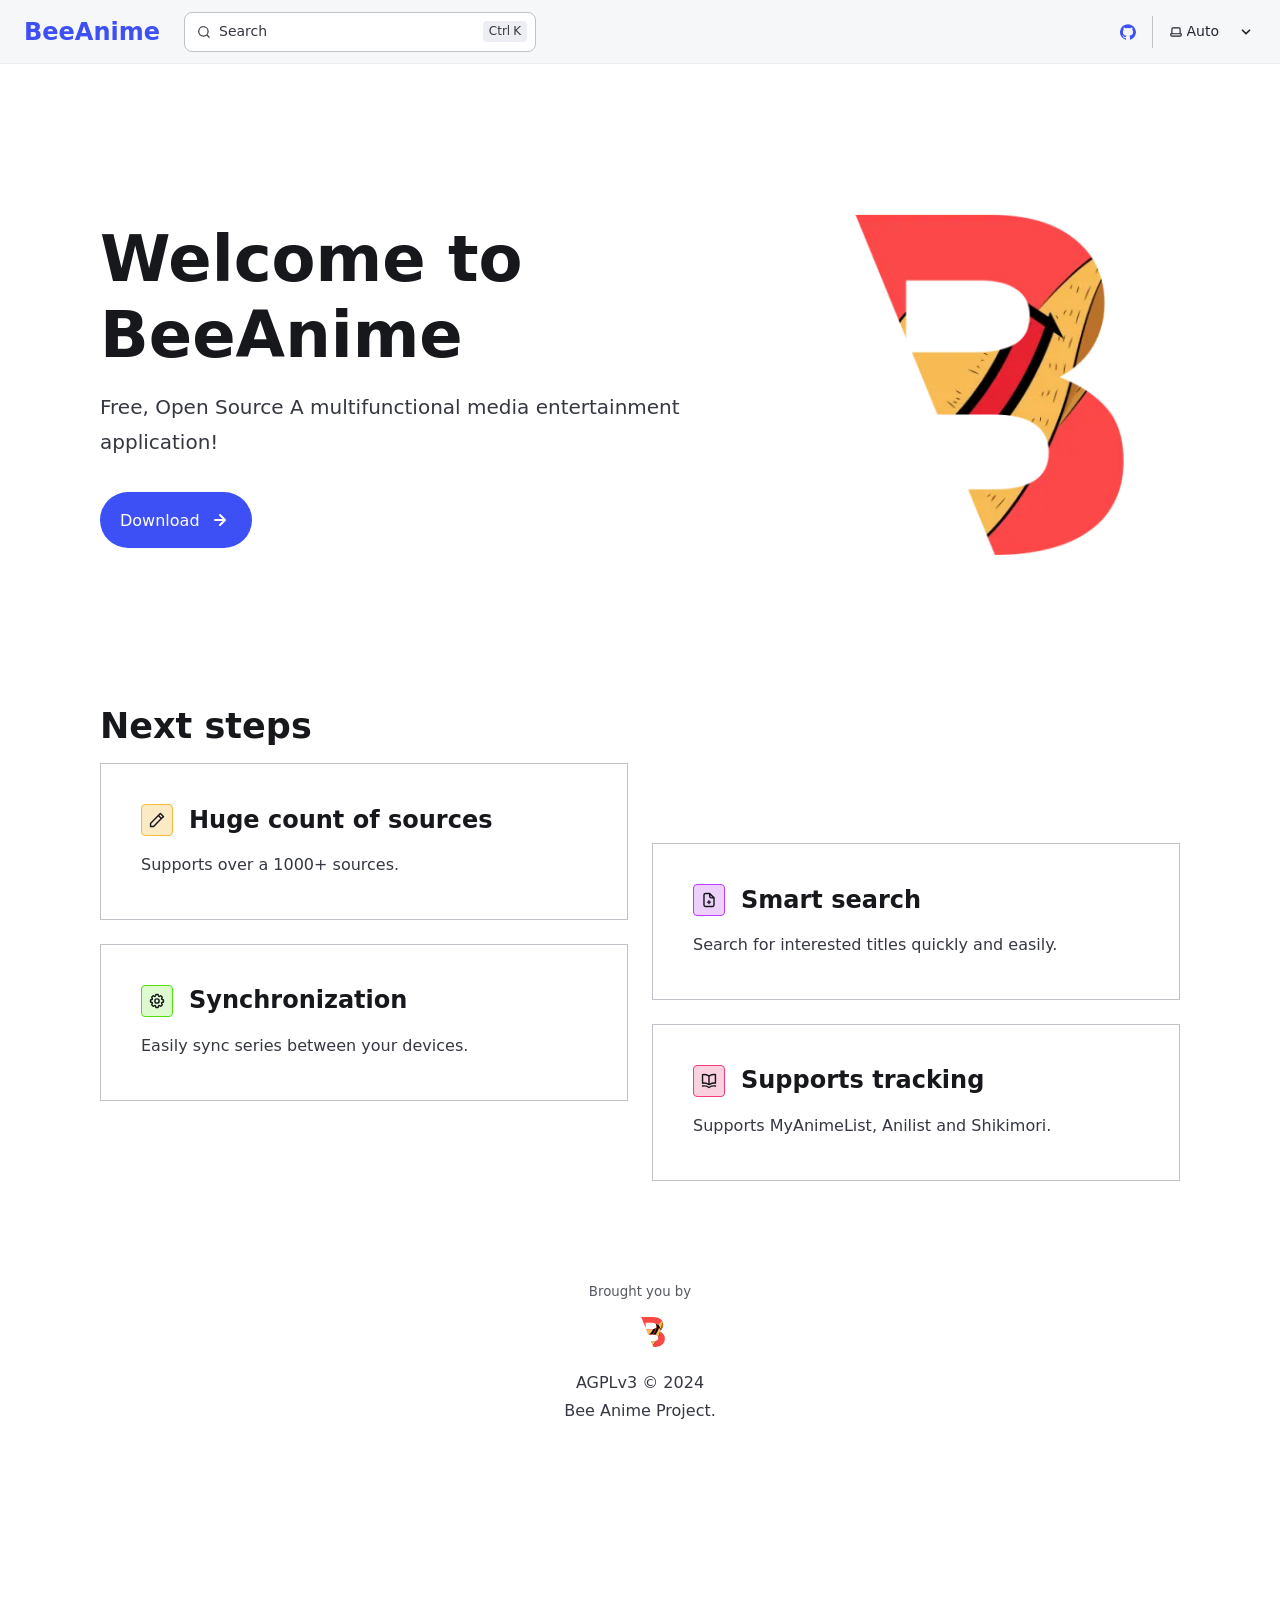
==== commit 9c289814: "update index" ====
--- a/index.html
+++ b/index.html
@@ -49,4 +49,4 @@
 </script>   </div> </div> </header>  <div class="main-frame astro-vrdttmbt">  <div class="lg:sl-flex astro-67yu43on">  <div class="main-pane astro-67yu43on">  <main data-pagefind-body lang="en" dir="ltr" class="astro-bguv2lll">   <div class="content-panel astro-7nkwcw3z"> <div class="sl-container astro-7nkwcw3z"> <div class="hero astro-jbfsktt5"> <img src="/_astro/houston.DH0-Lt8C_2c0EvW.webp" loading="eager" decoding="async" alt="" class="astro-jbfsktt5" width="400" height="400">   <div class="sl-flex stack astro-jbfsktt5"> <div class="sl-flex copy astro-jbfsktt5"> <h1 id="_top" data-page-title class="astro-jbfsktt5">Welcome to BeeAnime</h1> <div class="tagline astro-jbfsktt5">Free, Open Source A multifunctional media entertainment application!</div> </div> <div class="sl-flex actions astro-jbfsktt5"> <a class="sl-flex action primary astro-yjy4zhro" href="/download/"> Download <svg aria-hidden="true" class="astro-yjy4zhro astro-c6vsoqas" width="16" height="16" viewBox="0 0 24 24" fill="currentColor" style="--sl-icon-size: 1.5rem;"><path d="M17.92 11.62a1.001 1.001 0 0 0-.21-.33l-5-5a1.003 1.003 0 1 0-1.42 1.42l3.3 3.29H7a1 1 0 0 0 0 2h7.59l-3.3 3.29a1.002 1.002 0 0 0 .325 1.639 1 1 0 0 0 1.095-.219l5-5a1 1 0 0 0 .21-.33 1 1 0 0 0 0-.76Z"/></svg>   </a>  </div> </div> </div>  <div class="sl-markdown-content"> <h2 id="next-steps">Next steps</h2>
 <div class="card-grid stagger astro-zntqmydn"><article class="card sl-flex astro-v5tidmuc"> <p class="title sl-flex astro-v5tidmuc"> <svg aria-hidden="true" class="icon astro-v5tidmuc astro-c6vsoqas" width="16" height="16" viewBox="0 0 24 24" fill="currentColor" style="--sl-icon-size: 1.333em;"><path d="M22 7.24a1 1 0 0 0-.29-.71l-4.24-4.24a1 1 0 0 0-1.1-.22 1 1 0 0 0-.32.22l-2.83 2.83L2.29 16.05a1 1 0 0 0-.29.71V21a1 1 0 0 0 1 1h4.24a1 1 0 0 0 .76-.29l10.87-10.93L21.71 8c.1-.1.17-.2.22-.33a1 1 0 0 0 0-.24v-.14l.07-.05ZM6.83 20H4v-2.83l9.93-9.93 2.83 2.83L6.83 20ZM18.17 8.66l-2.83-2.83 1.42-1.41 2.82 2.82-1.41 1.42Z"/></svg>  <span class="astro-v5tidmuc">Huge count of sources</span> </p> <div class="body astro-v5tidmuc"><p>Supports over a 1000+ sources.</p></div> </article> <article class="card sl-flex astro-v5tidmuc"> <p class="title sl-flex astro-v5tidmuc"> <svg aria-hidden="true" class="icon astro-v5tidmuc astro-c6vsoqas" width="16" height="16" viewBox="0 0 24 24" fill="currentColor" style="--sl-icon-size: 1.333em;"><path d="M20 8.94a1.3 1.3 0 0 0-.06-.27v-.09c-.05-.1-.11-.2-.19-.28l-6-6a1.07 1.07 0 0 0-.28-.19h-.09a.88.88 0 0 0-.33-.11H7a3 3 0 0 0-3 3v14a3 3 0 0 0 3 3h10a3 3 0 0 0 3-3V8.94Zm-6-3.53L16.59 8H15a1 1 0 0 1-1-1V5.41ZM18 19a1 1 0 0 1-1 1H7a1 1 0 0 1-1-1V5a1 1 0 0 1 1-1h5v3a3 3 0 0 0 3 3h3v9Zm-4-5h-1v-1a1 1 0 0 0-2 0v1h-1a1 1 0 0 0 0 2h1v1a1 1 0 0 0 2 0v-1h1a1 1 0 0 0 0-2Z"/></svg>  <span class="astro-v5tidmuc">Smart search</span> </p> <div class="body astro-v5tidmuc"><p>Search for interested titles quickly and easily.</p></div> </article> <article class="card sl-flex astro-v5tidmuc"> <p class="title sl-flex astro-v5tidmuc"> <svg aria-hidden="true" class="icon astro-v5tidmuc astro-c6vsoqas" width="16" height="16" viewBox="0 0 24 24" fill="currentColor" style="--sl-icon-size: 1.333em;"><path d="m21.32 9.55-1.89-.63.89-1.78A1 1 0 0 0 20.13 6L18 3.87a1 1 0 0 0-1.15-.19l-1.78.89-.63-1.89A1 1 0 0 0 13.5 2h-3a1 1 0 0 0-.95.68l-.63 1.89-1.78-.89A1 1 0 0 0 6 3.87L3.87 6a1 1 0 0 0-.19 1.15l.89 1.78-1.89.63a1 1 0 0 0-.68.94v3a1 1 0 0 0 .68.95l1.89.63-.89 1.78A1 1 0 0 0 3.87 18L6 20.13a1 1 0 0 0 1.15.19l1.78-.89.63 1.89a1 1 0 0 0 .95.68h3a1 1 0 0 0 .95-.68l.63-1.89 1.78.89a1 1 0 0 0 1.13-.19L20.13 18a1 1 0 0 0 .19-1.15l-.89-1.78 1.89-.63a1 1 0 0 0 .68-.94v-3a1 1 0 0 0-.68-.95ZM20 12.78l-1.2.4A2 2 0 0 0 17.64 16l.57 1.14-1.1 1.1-1.11-.6a2 2 0 0 0-2.79 1.16l-.4 1.2h-1.59l-.4-1.2A2 2 0 0 0 8 17.64l-1.14.57-1.1-1.1.6-1.11a2 2 0 0 0-1.16-2.82l-1.2-.4v-1.56l1.2-.4A2 2 0 0 0 6.36 8l-.57-1.11 1.1-1.1L8 6.36a2 2 0 0 0 2.82-1.16l.4-1.2h1.56l.4 1.2A2 2 0 0 0 16 6.36l1.14-.57 1.1 1.1-.6 1.11a2 2 0 0 0 1.16 2.79l1.2.4v1.59ZM12 8a4 4 0 1 0 0 8 4 4 0 0 0 0-8Zm0 6a2 2 0 1 1 0-4 2 2 0 0 1 0 4Z"/></svg>  <span class="astro-v5tidmuc">Synchronization</span> </p> <div class="body astro-v5tidmuc"><p>Easily sync series between your devices.</p></div> </article> <article class="card sl-flex astro-v5tidmuc"> <p class="title sl-flex astro-v5tidmuc"> <svg aria-hidden="true" class="icon astro-v5tidmuc astro-c6vsoqas" width="16" height="16" viewBox="0 0 24 24" fill="currentColor" style="--sl-icon-size: 1.333em;"><path d="M21.17 2.06A13.1 13.1 0 0 0 19 1.87a12.94 12.94 0 0 0-7 2.05 12.94 12.94 0 0 0-7-2 13.1 13.1 0 0 0-2.17.19 1 1 0 0 0-.83 1v12a1 1 0 0 0 1.17 1 10.9 10.9 0 0 1 8.25 1.91l.12.07h.11a.91.91 0 0 0 .7 0h.11l.12-.07A10.899 10.899 0 0 1 20.83 16 1 1 0 0 0 22 15V3a1 1 0 0 0-.83-.94ZM11 15.35a12.87 12.87 0 0 0-6-1.48H4v-10c.333-.02.667-.02 1 0a10.86 10.86 0 0 1 6 1.8v9.68Zm9-1.44h-1a12.87 12.87 0 0 0-6 1.48V5.67a10.86 10.86 0 0 1 6-1.8c.333-.02.667-.02 1 0v10.04Zm1.17 4.15a13.098 13.098 0 0 0-2.17-.19 12.94 12.94 0 0 0-7 2.05 12.94 12.94 0 0 0-7-2.05c-.727.003-1.453.066-2.17.19A1 1 0 0 0 2 19.21a1 1 0 0 0 1.17.79 10.9 10.9 0 0 1 8.25 1.91 1 1 0 0 0 1.16 0A10.9 10.9 0 0 1 20.83 20a1 1 0 0 0 1.17-.79 1 1 0 0 0-.83-1.15Z"/></svg>  <span class="astro-v5tidmuc">Supports tracking</span> </p> <div class="body astro-v5tidmuc"><p>Supports MyAnimeList, Anilist and Shikimori.</p></div> </article> </div> 
 
-<article class="flex not-content astro-em7hr4uq" aria-labelledby="about-astro-heading"> <small id="about-astro-heading" class="astro-em7hr4uq"> Brought to you by <span class="sr-only astro-em7hr4uq">BeeAnime</span> </small> <!--?xml version="1.0" encoding="UTF-8"?--> <!--?xml version="1.0" encoding="UTF-8"?--> <svg width="60px" height="30px" viewBox="0 0 160 203" version="1.1" xmlns="http://www.w3.org/2000/svg" xmlns:xlink="http://www.w3.org/1999/xlink" class="astro-em7hr4uq"> <title>Group</title> <defs class="astro-em7hr4uq"> <path d="M0,0 L30.121352,73.4721333 L30.121352,39.1615448 L74.4921949,39.1615448 C84.0266051,39.1615448 91.3174969,40.9936007 96.3757296,44.6685021 C101.433962,48.1491926 103.972852,53.2590967 103.972852,60.0262668 L103.972852,60.6067416 C103.972852,68.1464395 101.04303,73.6641863 95.2072757,77.1448769 C89.3693498,80.4313565 81.494231,82.0713595 71.5710601,82.0713595 L33.6462604,82.0713595 L48.8752545,119.191532 L82.0697706,119.191532 C93.7456224,119.191532 102.20714,121.217799 107.458667,125.278964 C112.712366,129.145919 115.357676,134.469455 115.357676,141.234467 L115.357676,141.814942 C115.357676,149.354639 112.519072,154.958702 106.876612,158.633604 C101.234152,162.114294 93.4654541,163.857876 83.5401113,163.857876 L67.1795846,163.857876 L83.2382245,203 L83.5292521,203 C95.0096376,203 105.423646,201.836893 114.76259,199.517152 C124.297,197.197411 132.367585,193.725352 138.983032,189.085869 C145.793946,184.446387 150.936881,178.648114 154.440071,171.686733 C158.136555,164.727509 160,156.600863 160,147.321899 L160,146.741424 C160,133.209242 156.592371,122.667907 149.78363,115.128209 C142.972716,107.3943 133.625085,101.3155 121.755939,96.8680705 C125.452423,94.9345933 128.85788,92.6083786 131.972309,89.9002158 C135.280033,87.1942109 138.101262,84.1105737 140.435998,80.6298832 C142.964029,76.9571397 144.91652,72.8851849 146.28044,68.4377558 C147.837654,63.9903267 148.619519,58.8804227 148.619519,53.0799911 L148.619519,52.4995163 C148.619519,36.4533819 142.588299,23.6915693 130.523687,14.2183942 C118.654541,4.74521914 102.209312,0.00431579731 81.1945161,0.00431579731 L0,0.00431579731 L0,0 Z" id="path-1" class="astro-em7hr4uq"></path> </defs> <g id="Page-1" stroke="none" stroke-width="1" fill="none" fill-rule="evenodd" class="astro-em7hr4uq"> <g id="512x512-(Android)" transform="translate(-78, -245)" class="astro-em7hr4uq"> <g id="Group" transform="translate(78, 245)" class="astro-em7hr4uq"> <mask id="mask-2" fill="white" class="astro-em7hr4uq"> <use xlink:href="#path-1" class="astro-em7hr4uq"></use> </mask> <use id="Path" fill="#FC4747" xlink:href="#path-1" class="astro-em7hr4uq"></use> <g id="yo" mask="url(#mask-2)" class="astro-em7hr4uq"> <g transform="translate(96.6927, 104.1584) rotate(-27) translate(-96.6927, -104.1584)translate(-2.4086, 29.6595)" class="astro-em7hr4uq"> <path d="M197.268459,35.1511884 C197.28834,71.116114 107.663461,106.698631 107.313482,106.837098 C116.838472,98.6830417 125.788283,89.6127042 133.55791,79.8845235 C179.195832,22.7496451 195.537453,29.5355272 195.978406,29.7354796 L195.9794,29.7354796 C196.813085,31.1851339 197.267461,32.9827054 197.268459,35.1511884 L197.268459,35.1511884 Z" id="Path" fill="#CF8D36" fill-rule="nonzero" class="astro-em7hr4uq"></path> <path d="M41.0859748,87.9456423 L46.4280652,97.2823584 C46.4280652,97.2823584 89.1089852,93.6510539 134.685655,49.0833715 L128.944976,38.9038784 C128.944976,38.9038784 186.838048,13.2598742 196.258702,29.6492511 L196.263684,29.646266 C196.263684,29.646266 180.072497,21.8961002 133.695161,79.5526973 C96.2925571,126.0522 31.642901,157.463804 6.62495836,145.09727 C-18.3929843,132.730238 41.0550842,87.9625576 41.0550842,87.9625576" id="Path" fill="#F8BB55" fill-rule="nonzero" class="astro-em7hr4uq"></path> <path d="M128.830529,38.9755912 C128.830529,38.9755912 129.004854,38.8946781 129.342047,38.7378464 C129.680236,38.582513 130.181791,38.3517606 130.839243,38.0585752 C131.496694,37.7648904 132.309045,37.4057757 133.267828,36.992719 C134.226612,36.5786633 135.331827,36.110166 136.574012,35.596717 C139.058879,34.5693194 142.093615,33.3611159 145.609984,32.0655061 C149.126851,30.7723937 153.125351,29.3893778 157.548206,28.0603039 C159.759633,27.3955173 162.078146,26.7502097 164.496272,26.1453588 C166.914398,25.5415068 169.434628,24.9871017 172.050986,24.5260963 C173.358916,24.295344 174.691251,24.0925616 176.047494,23.92624 C177.403736,23.760418 178.783388,23.6310568 180.184955,23.558135 C181.586522,23.4852133 183.011,23.467732 184.452412,23.54415 C185.173118,23.5821093 185.897809,23.6425444 186.62499,23.7344458 C187.352171,23.8258478 188.081843,23.9472175 188.809522,24.1100428 C189.537201,24.2728681 190.263884,24.4761499 190.980606,24.7343729 C191.696829,24.9925958 192.404088,25.3057597 193.08196,25.6923449 C193.759334,26.0794295 194.409314,26.5374381 194.999526,27.0768592 C195.58924,27.6162804 196.119186,28.2341174 196.555993,28.9158859 C196.995788,29.5961559 197.341946,30.3363616 197.59646,31.10204 C197.851471,31.8677184 198.016332,32.65837 198.107977,33.4505199 C198.154297,33.8470944 198.182189,34.2441683 198.194143,34.6407428 C198.198127,34.7401361 198.199621,34.83903 198.200617,34.9379239 L198.20261,35.0867642 L198.201614,35.2356045 L198.199621,35.5183011 L198.191652,35.8164811 L198.187668,35.9658209 L198.181193,36.1121639 L198.167745,36.4053493 C198.154297,36.6006397 198.144834,36.7959301 198.126903,36.9907211 C198.097517,37.381302 198.052193,37.7703845 198.00388,38.1589675 C197.798178,39.7128002 197.445545,41.2486521 196.966402,42.7420496 C196.490248,44.237445 195.89107,45.6918843 195.202241,47.0988745 C194.512913,48.5063642 193.736423,49.8694016 192.894188,51.1864883 C192.052451,52.5045739 191.145965,53.7787067 190.193158,55.0123829 C189.239356,56.2460591 188.236742,57.4382798 187.201256,58.595538 C186.165272,59.7527962 185.09542,60.8745924 184.000663,61.9649224 C181.812147,64.1470808 179.51804,66.1953829 177.180601,68.1452905 C176.011135,69.1197449 174.829216,70.0687266 173.639827,70.993734 C172.448943,71.917243 171.250091,72.8167778 170.046755,73.6948356 C167.641081,75.4504517 165.219966,77.1206595 162.803833,78.7069573 C157.973557,81.8835486 153.176154,84.7444787 148.564033,87.3356982 C146.256478,88.6288106 143.995742,89.8569927 141.794276,91.0162487 C139.592312,92.1745059 137.453602,93.27033 135.388607,94.2987265 C133.323114,95.326124 131.335818,96.2925869 129.436182,97.1926211 C127.536047,98.0916564 125.728056,98.930756 124.021671,99.7029275 C120.609398,101.248769 117.611022,102.542381 115.130637,103.580267 C112.65075,104.618653 110.688855,105.401313 109.347555,105.92575 C108.677154,106.188468 108.161154,106.384757 107.813502,106.516616 C107.465351,106.647476 107.285548,106.714903 107.285548,106.714903 C107.285548,106.714903 107.993305,106.416224 109.310698,105.836845 C110.628589,105.257467 112.557113,104.398389 114.997154,103.275594 C117.437195,102.1518 120.389252,100.765287 123.750721,99.1240486 C125.430709,98.3024303 127.214793,97.4213757 129.086039,96.4728935 C130.957285,95.5254102 132.91918,94.5184906 134.953793,93.4446429 C136.988904,92.3722936 139.100717,91.2395092 141.270805,90.0397965 C143.440893,88.8405833 145.674235,87.5824334 147.948419,86.2533596 C152.499776,83.6002066 157.231434,80.6868328 161.994968,77.4837698 C164.374245,75.8789919 166.764479,74.2062868 169.133795,72.4471744 C170.318701,71.5681177 171.498627,70.6680834 172.66909,69.7450739 C173.841047,68.8240622 175.004537,67.8805746 176.154579,66.9131127 C178.454662,64.9786885 180.698962,62.9438719 182.847135,60.8016706 C184.991821,58.6574715 187.035897,56.3978961 188.889711,53.9989703 C189.818112,52.8007561 190.6982,51.5680788 191.512046,50.2974423 C192.326887,49.0278047 193.074489,47.7197083 193.735427,46.37615 C194.064651,45.7038714 194.37445,45.0236014 194.655859,44.334341 C194.938762,43.6450806 195.198256,42.9488277 195.425376,42.2435845 C195.884596,40.8350959 196.22129,39.39614 196.420518,37.9466953 C196.467337,37.5840844 196.511665,37.2214735 196.540553,36.8578637 C196.558483,36.6765582 196.567448,36.4947533 196.581394,36.3129484 L196.59534,36.040241 L196.602313,35.9038873 L196.606298,35.770031 L196.614765,35.5028177 L196.618252,35.2201211 L196.619746,35.0867642 L196.61875,34.9529078 C196.618252,34.8635037 196.617753,34.7745991 196.614267,34.6856945 C196.604804,34.3300761 196.582391,33.9764556 196.544537,33.6268308 C196.395116,32.2293304 195.9867,30.8862715 195.261511,29.7474935 C194.902403,29.1766061 194.466094,28.6591613 193.972508,28.2001539 C193.478423,27.7411464 192.925068,27.3430736 192.335852,26.9999418 C191.153934,26.315676 189.835545,25.8521734 188.487271,25.5350137 C187.812387,25.3761842 187.12804,25.2543149 186.441203,25.1604157 C185.753867,25.066017 185.063543,25.0000877 184.373219,24.9561349 C182.992571,24.8697276 181.613417,24.8657319 180.24821,24.9171767 C177.516798,25.0215647 174.844158,25.3432195 172.256191,25.7487843 C169.667725,26.1573459 167.163931,26.6687971 164.753774,27.2182076 C162.343118,27.767618 160.027595,28.3674743 157.813179,28.9768205 C155.598763,29.5856671 153.487447,30.2144924 151.486205,30.8338278 C149.484465,31.4526638 147.59479,32.0714997 145.82266,32.664863 C142.279395,33.8555853 139.213281,34.9653944 136.697035,35.9033879 C134.181287,36.8433792 132.215408,37.6130533 130.87859,38.145482 C129.541274,38.6784101 128.83302,38.9740928 128.83302,38.9740928 L128.830529,38.9755912 Z" id="Path" fill="#000000" fill-rule="nonzero" class="astro-em7hr4uq"></path> <g id="Group" stroke-width="1" fill="none" fill-rule="evenodd" transform="translate(26.3556, 0)" class="astro-em7hr4uq"> <path d="M108.233097,49.0269516 L96.3800603,28.0352073 C87.9871182,11.7763431 70.9921981,0.656319295 51.3933305,0.656319295 C23.4665321,0.656319295 0.827142122,23.2340023 0.827142122,51.0846822 C0.827142122,60.273651 3.29156557,68.8890886 7.59780548,76.3085887 L19.648376,97.3432231 C19.648376,97.3432231 62.4872367,93.7030449 108.233097,49.0269516 Z" id="Path" fill="#F8BB55" fill-rule="nonzero" class="astro-em7hr4uq"></path> <path d="M108.233097,49.0269516 C106.034219,45.2591003 103.843843,41.4862618 101.657967,37.7114284 L98.3809041,32.0479315 L96.7436227,29.2151856 L96.3350525,28.5065005 L96.1285171,28.1469213 L95.9314832,27.7888382 L95.5374155,27.0721735 L95.3403816,26.7140905 C95.2743703,26.5953944 95.202858,26.4811869 95.1343462,26.3644857 L94.7192749,25.6677699 C94.580251,25.4358637 94.4467281,25.201464 94.2962022,24.9755425 L93.8571268,24.2912948 L93.6375891,23.9491709 L93.5275702,23.7781089 L93.4120503,23.6110368 L92.9499709,22.9422494 L92.7189312,22.6081051 C92.6414179,22.4968899 92.5669051,22.3841785 92.4843909,22.2764544 C92.1608353,21.841568 91.8412804,21.4041881 91.5152244,20.9717954 C90.1964978,19.2526976 88.7617513,17.6238687 87.2319884,16.0917921 C85.7017255,14.5602142 84.0754461,13.1253885 82.3631519,11.8027754 C80.6513577,10.4791649 78.8540489,9.26876451 76.9887284,8.17556399 C75.1229078,7.08286218 73.1870752,6.11135003 71.1972333,5.26950583 C69.2068913,4.42816035 67.1635402,3.71498665 65.0831828,3.13547068 C60.9229679,1.96895789 56.6092267,1.38196107 52.2959856,1.32261305 L51.4868466,1.31164114 L51.3938306,1.3106437 L51.291313,1.31213987 L51.0862778,1.31563093 L50.6767074,1.32261305 L50.267137,1.32959517 C50.1991253,1.33109134 50.1301135,1.33109134 50.063102,1.33408367 L49.8625675,1.34256196 L49.0594295,1.37697384 C48.7923836,1.38495341 48.5223372,1.4088921 48.2537911,1.42584868 C47.9847449,1.44529887 47.7156986,1.45926311 47.4471525,1.48320181 L46.6420142,1.55801024 C46.5079911,1.57097704 46.373468,1.58145022 46.239445,1.59691063 L45.837876,1.64478802 L45.0352381,1.74004409 L44.2351006,1.85524907 L43.8350319,1.91310092 C43.702009,1.93354856 43.5694862,1.95798598 43.4364634,1.97992979 L42.6398265,2.11508369 C41.5811446,2.31557028 40.524463,2.52802622 39.4807837,2.79484296 C38.9561936,2.91852623 38.4386046,3.06664692 37.9190153,3.20778549 C37.8540042,3.22573951 37.788993,3.24269609 37.7244819,3.26164756 L37.5309487,3.31999814 L37.1443822,3.43620057 L36.7578158,3.55240299 L36.5642826,3.61075357 L36.3722496,3.67359265 L35.6046177,3.92494898 L35.4125847,3.98778806 L35.222552,4.05511565 L34.8419866,4.19026954 L34.4614213,4.32542344 L34.2713886,4.39275103 L34.0828562,4.46456712 L33.3287266,4.75332766 L33.1401942,4.82564248 L32.9531621,4.90194708 L32.580098,5.05555372 L32.2070339,5.20916036 L32.0205018,5.28596368 C31.9584912,5.31189727 31.8974807,5.33982575 31.8354701,5.36675679 L31.0968431,5.6919241 L30.9123114,5.77321593 C30.8508009,5.80064569 30.7902905,5.83007033 30.72928,5.85849754 L30.3642173,6.03005821 L29.9991545,6.20161887 L29.8166232,6.28739921 L29.6360922,6.37716932 L28.9144682,6.73824468 L28.7339371,6.82851352 L28.5554065,6.92277214 L28.1988452,7.11178811 L27.8422839,7.30080407 L27.6642533,7.3950627 L27.4882231,7.4933111 L26.7846022,7.88780089 L26.608572,7.98654802 L26.4350421,8.08928493 L26.0879825,8.29525747 L25.7409229,8.5007313 L25.5673931,8.60346821 L25.3963637,8.71069362 L24.7127462,9.13859785 C23.8085909,9.72060743 22.9154374,10.320571 22.051789,10.9609312 C20.3129902,12.2266898 18.6682076,13.6171292 17.1074394,15.0938476 C16.912906,15.2788738 16.7228734,15.4688872 16.5303403,15.6559083 L16.2422908,15.9376867 C16.1462743,16.0319453 16.0542585,16.129695 15.9602423,16.2254498 L15.3981458,16.8024722 L14.8485513,17.3914639 L14.5740041,17.6862091 L14.3059581,17.986939 L13.7713662,18.5893962 L13.2512769,19.2043215 L12.9912322,19.5120335 L12.7386888,19.8257302 L12.2341021,20.4531236 L11.744518,21.0924863 L11.499976,21.4126664 L11.2629352,21.7378337 L10.7893539,22.3891657 L10.3307751,23.050971 C10.254762,23.1616875 10.1767486,23.2709078 10.1027359,23.3826217 L9.8816979,23.7187609 C9.73467264,23.9431862 9.58564703,24.1661153 9.44062211,24.3920368 L9.0145489,25.0747884 C8.94403679,25.1889959 8.87102424,25.3012086 8.80301256,25.4169123 L8.59847741,25.7635247 C8.46295413,25.9949321 8.32393024,26.2243446 8.19090738,26.4572482 L7.79833993,27.1599487 C7.73382885,27.2776473 7.66581716,27.3928523 7.60380651,27.512047 L7.41627428,27.8681352 C6.9076869,28.8127163 6.44760785,29.7827323 6.00103111,30.7577355 C5.78899468,31.249975 5.5644561,31.7377259 5.36742224,32.2364488 C5.26690497,32.4848128 5.16238702,32.7316806 5.06487026,32.9815408 L4.77882111,33.7331161 C4.73181303,33.8587943 4.68130435,33.9829763 4.63779688,34.1096519 L4.50427394,34.4886813 C4.41575873,34.7415338 4.324243,34.9938875 4.23872831,35.2477375 L3.9901856,36.0127783 C3.94967864,36.1404514 3.90567108,36.267127 3.86766455,36.3957975 L3.75314488,36.7813103 C3.67713181,37.0381526 3.59911841,37.2944961 3.52510569,37.5523358 L3.3150696,38.3283486 L3.21055165,38.7168537 L3.11503523,39.1073537 L2.9245025,39.8883538 L2.75347311,40.6738423 L2.66795842,41.0668359 L2.59194535,41.4613257 L2.44041932,42.250804 C2.39391133,42.5146284 2.3524042,42.7794502 2.30789655,43.0437733 C1.95633614,45.158857 1.76030246,47.2983781 1.68678983,49.4413903 C1.68228906,49.5755468 1.67528785,49.7092045 1.67228734,49.8433609 L1.66678639,50.2453316 L1.65628459,51.0492728 L1.68178897,52.6691247 C1.68178897,52.8067722 1.69229077,52.9369389 1.69829181,53.0700979 L1.71829524,53.4685775 L1.75780203,54.2650379 C1.76130263,54.331368 1.76380306,54.3976982 1.76830383,54.464527 L1.78480667,54.6650136 L1.81831243,55.0654881 L1.88532394,55.8669357 C2.08985909,58.0014696 2.43191786,60.122538 2.91150026,62.2121868 C3.87116515,66.3914844 5.37442345,70.4470988 7.37926793,74.2418811 C7.44177867,74.3605772 7.49978863,74.4817668 7.56630006,74.5979692 L7.76233374,74.9495689 L8.15390102,75.6527681 L8.25191787,75.8283186 L8.3539354,76.0088562 L8.5564702,76.3639469 L8.96203988,77.0741283 L10.5838185,79.9153525 L13.8238753,85.5997957 L20.2989878,96.9716746 L19.5858653,96.5986299 L19.7713972,96.5811746 L19.9644303,96.5607269 L20.3534972,96.5158419 C20.6135419,96.4839236 20.8745867,96.4500105 21.1356316,96.4141024 C21.6577213,96.3422863 22.179811,96.2614932 22.7014006,96.1762116 C23.7445799,96.0041522 24.7867589,95.810149 25.8249373,95.5981918 C27.9022942,95.1737786 29.9681492,94.680043 32.0205018,94.1334427 C34.0718543,93.5828527 36.112705,92.988375 38.1370528,92.3385391 C40.1614006,91.6897007 42.171246,90.9939823 44.1660887,90.254875 C46.1599313,89.515269 48.1397715,88.7352664 50.1031088,87.9148673 C52.0664462,87.0949669 54.0142809,86.2356674 55.9421121,85.3344752 C57.8704435,84.4337817 59.7837722,83.5001725 61.6805981,82.5326501 C63.5744235,81.5601405 65.4507459,80.5527203 67.3115657,79.5163742 C69.1693849,78.4755396 71.0097011,77.4027867 72.8340145,76.3031027 L74.1957485,75.4672432 L74.8763655,75.048316 L75.5514815,74.6214092 L76.9017135,73.7665982 L78.2419437,72.8968255 C78.4649821,72.7511985 78.6895206,72.608065 78.9115588,72.4609418 L79.576173,72.0175771 L80.9054014,71.1298504 L82.2236279,70.2261646 L82.8827411,69.7738229 L83.5358534,69.3135017 L84.8425779,68.3928593 L86.1388006,67.4572552 C87.0064497,66.8378414 87.8565958,66.1954864 88.713743,65.5616096 L89.0347982,65.3232201 L89.3528528,65.0808407 L89.9884621,64.5960821 C90.4115348,64.2719123 90.8371079,63.9507347 91.2586803,63.62457 L92.5178967,62.6390936 L93.1475049,62.1463554 C93.3570409,61.9817768 93.5635763,61.8132085 93.7716121,61.6466351 L95.0183263,60.6447008 L95.3298798,60.3943419 L95.6384328,60.1399933 L96.2550388,59.6307972 L97.4892509,58.6129039 L98.7099606,57.5790514 L99.3205655,57.0618757 L99.6256179,56.8030386 L99.9271698,56.5407103 L101.134877,55.4908987 L101.738981,54.9662422 L102.336084,54.4341049 L103.530289,53.3688329 C103.930358,53.0162358 104.320925,52.6526669 104.715492,52.2935864 L105.896695,51.2138514 L108.234597,49.0264529 L108.233097,49.0269516 Z M108.233097,49.0269516 L107.095902,50.1535666 C106.715836,50.5281074 106.339772,50.9071368 105.956206,51.2776879 L104.803008,52.3883437 C104.417941,52.7578974 104.036376,53.1314408 103.644308,53.4940123 L102.475108,54.5882103 L101.890507,55.1353093 L101.298405,55.6749274 L100.113702,56.7531663 L99.8176509,57.0224766 L99.5180995,57.2882959 L98.9184964,57.8194358 L97.7192904,58.8817155 L96.5060819,59.9280361 L95.8989776,60.4506976 L95.5949254,60.7120284 L95.2878726,60.9693694 L94.0596616,61.9987334 C93.8546264,62.1697954 93.6510914,62.3428522 93.4445559,62.512418 L92.8234492,63.0191204 L91.5812357,64.0325253 C91.1651642,64.3681658 90.744592,64.6973229 90.3265201,65.0304697 L89.6984122,65.5286939 L89.3843583,65.7775566 L89.0673038,66.0224295 C88.2196581,66.6737616 87.3790137,67.3340707 86.5203662,67.9714385 L85.2376458,68.9339736 L83.9419231,69.8800509 L83.2938118,70.3528402 L82.6401995,70.8176499 L81.3319747,71.7467706 L80.012748,72.6599322 L79.3526346,73.1162636 C79.1320967,73.2678754 78.9090584,73.4154973 78.6875203,73.5651142 L77.3557915,74.4608205 L76.0125607,75.3395702 L75.3404452,75.7784463 L74.6633289,76.2093428 L73.3075959,77.0696398 C72.3964393,77.630703 71.4897836,78.2007433 70.5691254,78.7473435 L69.8810071,79.1607848 L69.536948,79.367256 L69.1903885,79.5697375 L67.8031501,80.3796635 C65.945831,81.4454342 64.0715089,82.4832765 62.1781836,83.4862082 C60.2823579,84.483654 58.3690291,85.4506776 56.436197,86.376806 C54.5043651,87.3054279 52.5520296,88.1921572 50.5821912,89.0404848 C48.6123527,89.8883137 46.6255113,90.6982396 44.6201668,91.4612856 C42.6148222,92.2248303 40.5924747,92.9449861 38.5541245,93.6187607 C36.5157742,94.2925353 34.4589208,94.9149415 32.3875649,95.4864779 C30.3147088,96.0540245 28.2263499,96.5692052 26.1194879,97.0150635 C25.066307,97.2379926 24.0081251,97.4429677 22.9444424,97.6255003 C22.4123509,97.7167665 21.8792594,97.8030456 21.3431672,97.8803477 C21.0751212,97.919248 20.806575,97.9561535 20.5365286,97.9910641 C20.4010054,98.0080207 20.2664822,98.0249773 20.1299588,98.0404377 L19.9249236,98.0633789 L19.7118869,98.084824 L19.2413061,98.1327014 L18.9987644,97.7117793 L12.4641416,86.3738136 L9.19908061,80.7033346 L7.56830041,77.8670977 L7.16073038,77.1579137 L6.95669532,76.8033218 L6.85717822,76.62827 L6.75566078,76.4472336 L6.34909092,75.7225893 L6.14605603,75.3600178 C6.07704417,75.2398256 6.01703386,75.1151449 5.95202269,74.9929578 C3.87066507,71.0809756 2.30089535,66.896192 1.30872487,62.5777507 C0.811139372,60.4187794 0.455078193,58.2278898 0.242041588,56.023036 L0.172029559,55.195156 L0.137023544,54.7812161 L0.119520536,54.5742461 C0.114519677,54.5049236 0.112019247,54.4351024 0.10801856,54.3652812 L0.0655112563,53.5294217 L0.0445076474,53.1114919 C0.0385066163,52.9728469 0.0275047259,52.8307109 0.0275047259,52.6960557 L-3.77558562e-14,51.0472779 L0.0100017185,50.2169044 L0.0150025778,49.8014682 C0.0180030933,49.663322 0.0250042963,49.524677 0.0295050696,49.3865308 C0.105018044,47.1731987 0.311553532,44.9633577 0.676616258,42.7779541 C0.722624163,42.5046539 0.766131639,42.2313538 0.814639974,41.9585524 L0.971666954,41.1426418 L1.05068053,40.7346865 L1.13919574,40.3287261 L1.31672624,39.5173039 L1.51426018,38.7103703 L1.6132772,38.3069035 L1.72129576,37.9059304 L1.93933322,37.103984 C2.01584637,36.837666 2.09736037,36.5728441 2.17587386,36.3075236 L2.29489431,35.9095427 C2.3344011,35.7768824 2.37990892,35.6457183 2.42191614,35.5140555 L2.67946039,34.7240785 C2.7679756,34.4617502 2.86299193,34.2014169 2.95450765,33.9400861 L3.09303145,33.5485887 C3.13803919,33.4179233 3.19054821,33.2892528 3.23905654,33.1595848 L3.5356075,32.3830733 C3.63612477,32.1252336 3.74464341,31.8698875 3.84866129,31.6135439 C4.05319643,31.0988619 4.28423613,30.5946531 4.50577419,30.0869532 C4.96985393,29.0810292 5.44843616,28.0810898 5.9765269,27.1065854 L6.17156041,26.7395253 C6.23557141,26.6168395 6.30608353,26.4976447 6.37309504,26.3764551 L6.78066507,25.6523095 C6.91868879,25.4124238 7.06271353,25.1755304 7.20373777,24.9371409 L7.41627428,24.5800553 C7.4867864,24.4608605 7.56279946,24.3451568 7.63581201,24.2269595 L8.07788796,23.5232615 C8.22791374,23.290358 8.38294038,23.0609454 8.53546659,22.829538 L8.76500603,22.4829256 C8.84201926,22.3677207 8.92303318,22.255508 9.00154667,22.1413005 L9.47712839,21.4595463 L9.96771268,20.7887641 L10.213755,20.4536223 L10.4667984,20.1239665 L10.9743856,19.466151 L11.4974755,18.8203049 L11.7590205,18.4976312 L12.0280667,18.1809422 L12.5666592,17.5480629 L13.1202544,16.9281503 L13.397302,16.6184434 L13.6813508,16.3152199 C13.8708833,16.1132372 14.0589156,15.9097582 14.2504485,15.7092716 L14.8335487,15.1167889 C14.9310655,15.0185405 15.0265819,14.9182972 15.126099,14.8215449 L15.4246503,14.5322857 C15.6241846,14.3402774 15.8212184,14.1452767 16.0227531,13.9552633 C17.640031,12.4401432 19.3433236,11.0147933 21.1421327,9.71911126 C22.0362863,9.06378942 22.959445,8.44986156 23.8946056,7.85488518 L24.601227,7.41750523 L24.7777574,7.30828492 L24.9567881,7.20305439 L25.3153498,6.99259334 L25.6739114,6.78263101 L25.8534422,6.67789921 L26.0349734,6.57715719 L26.7620983,6.17418911 C27.7382661,5.64953266 28.7259358,5.14532384 29.7351092,4.6864988 L30.112674,4.51244452 C30.1756849,4.48351859 30.2381956,4.45409394 30.3017065,4.42616546 L30.4922393,4.34387619 L31.2553704,4.01422037 C31.3188813,3.98679061 31.3823922,3.95886213 31.4464032,3.93242982 L31.6389363,3.85462905 L32.0245025,3.69902752 L32.4100688,3.54342598 L32.603102,3.46612394 L32.7976354,3.3933104 L33.5757691,3.1010588 L33.7703025,3.02824526 L33.9668363,2.95992023 L34.3594037,2.82376888 L34.7519712,2.68761754 L34.9485049,2.61979123 L35.146539,2.55645342 L35.938175,2.30310221 L36.136209,2.2397644 L36.3357433,2.1809151 L36.7343118,2.06421395 L37.1328803,1.9475128 L37.3324146,1.88916223 L37.532949,1.83530016 C38.068541,1.69366286 38.6026328,1.54504345 39.1427256,1.4218589 C40.2184104,1.15554089 41.3060973,0.942586222 42.3962846,0.747086857 L43.2164256,0.61542402 C43.352949,0.593978937 43.4894725,0.570538962 43.626496,0.550590047 L44.0380667,0.494733086 L44.8612082,0.383517886 L45.68685,0.292750324 L46.0994209,0.247366543 C46.2369446,0.23290358 46.3754684,0.223427845 46.512992,0.210959773 L47.3406342,0.141138572 C47.6166816,0.119194766 47.8932291,0.107225417 48.1692766,0.0897701164 C48.4458241,0.0753071532 48.7203713,0.0533633469 48.9999193,0.0468799497 L49.8350628,0.018951469 L50.0435986,0.0119693488 C50.1131106,0.0094757345 50.1806222,0.0104731802 50.2491339,0.0094757345 L50.6587043,0.00598467442 L51.0682747,0.00249361434 L51.2733099,0.000997445737 L51.3758275,-2.09037341e-14 L51.4878468,0.00199489147 L52.3174893,0.0204476376 C54.5298695,0.068325033 56.7392491,0.256842277 58.9261248,0.588991708 L59.7442654,0.724644328 L60.1533357,0.792470638 L60.3578708,0.826383793 C60.4263826,0.837355696 60.4943943,0.848826322 60.5619059,0.863289286 L62.1876853,1.19244638 L63.8009625,1.57646299 C63.9359857,1.60688508 64.0690085,1.6442893 64.2020314,1.68119479 L64.6016,1.79141254 L65.4007373,2.01234678 C69.6479671,3.24119992 73.7251677,5.03360991 77.5023167,7.31077853 C81.2794657,9.5889446 84.7525624,12.3588514 87.8130883,15.5202557 C89.3413509,17.1022046 90.7700964,18.7794096 92.0783211,20.5448886 C92.4013767,20.9887519 92.7184311,21.4376025 93.0384861,21.8834608 C93.1200001,21.9941772 93.1940128,22.1098809 93.2700259,22.2235898 L93.497565,22.5667111 L93.9531433,23.252455 L94.0671629,23.4240157 L94.1751814,23.5990674 L94.3912186,23.9496696 L94.8227927,24.6503752 C94.969818,24.8812839 95.1023407,25.1231645 95.2393643,25.361554 L95.6479345,26.0782188 C95.714946,26.1979123 95.7859582,26.3166083 95.8504693,26.4368005 L96.041002,26.7988733 L96.4220675,27.5225202 L96.6126002,27.884593 L96.8071337,28.2376888 L97.2027016,28.9533561 L98.7824731,31.8180203 L101.939516,37.5493435 C104.042877,41.3710568 106.141738,45.1947651 108.233097,49.0234605 L108.233097,49.0269516 Z" id="Shape" fill="#000000" fill-rule="nonzero" class="astro-em7hr4uq"></path> </g> <g id="Group" stroke-width="1" fill="none" fill-rule="evenodd" transform="translate(36.2376, 31.7743)" class="astro-em7hr4uq"> <path d="M98.1327014,17.2406846 C52.5923374,61.7913455 9.94445228,65.4218009 9.94445228,65.4218009 L0,48.0339089 C0,48.0339089 42.9281718,44.411908 88.413275,0 L98.1327014,17.2411819 L98.1327014,17.2406846 Z" id="Path" fill="#E82230" fill-rule="nonzero" class="astro-em7hr4uq"></path> <path d="M98.1327014,17.2406846 C52.5923374,61.7913455 9.94445228,65.4218009 9.94445228,65.4218009 L0,48.0339089 C0,48.0339089 42.9281718,44.411908 88.413275,0 L98.1327014,17.2411819 L98.1327014,17.2406846 Z" id="Path" stroke="#000000" stroke-width="13.26" class="astro-em7hr4uq"></path> </g> <path d="M36.2740952,80.1361837 C36.2740952,80.1361837 36.6728332,80.098572 37.4158451,79.9932592 C37.7876008,79.9411043 38.2448005,79.8703942 38.7819476,79.7816306 C39.318595,79.691864 39.9341905,79.5815363 40.6227382,79.451149 C41.3107861,79.3202602 42.0702871,79.163294 42.8952452,78.9847637 C43.7202032,78.8042275 44.6091192,78.5966109 45.5564967,78.3644212 C46.5033746,78.1287211 47.5077148,77.8679466 48.5630215,77.5765812 C49.6168291,77.2817053 50.7241017,76.9687759 51.8713479,76.6157272 C53.0195935,76.2646846 54.2113106,75.8865615 55.437505,75.4718296 C56.0516015,75.2682249 56.6726935,75.0505784 57.3042785,74.831929 C57.620071,74.7226043 57.9363632,74.6067602 58.2556535,74.4929221 C58.5749437,74.378081 58.8967323,74.2647443 59.2190205,74.1438854 C59.5413088,74.0245309 59.8660954,73.9041734 60.1928807,73.7833144 C60.519666,73.6619539 60.8464513,73.5345756 61.1762347,73.4092032 C61.8368007,73.1604644 62.4993654,72.8931705 63.1714238,72.6288855 C64.5110437,72.0882798 65.8766465,71.529119 67.2527425,70.929839 C68.6323361,70.3385829 70.0204241,69.7052016 71.4230026,69.0572771 C72.8195851,68.3978184 74.230658,67.7238165 75.6382332,67.0147103 C78.4563817,65.6030173 81.2820253,64.0930323 84.0606997,62.5008031 C86.8413729,60.9120843 89.5795739,59.2476406 92.2318314,57.5420747 C92.8933967,57.1133011 93.5559614,56.6920499 94.2045353,56.2557541 C94.8551079,55.8229686 95.5066798,55.3992099 96.1432616,54.9604066 C97.4244199,54.0953372 98.6760975,53.2207395 99.9007929,52.3511566 C102.348685,50.609985 104.672658,48.8668074 106.84523,47.1732773 C107.117052,46.9616487 107.386875,46.7520261 107.654699,46.5434064 C107.922523,46.3347868 108.183851,46.1216538 108.446179,45.9135356 C108.968336,45.4952933 109.482997,45.0835704 109.989165,44.6788684 C110.990507,43.8559241 111.965367,43.07009 112.880765,42.2902738 C113.339963,41.9026224 113.792666,41.5260038 114.229879,41.1518926 C114.665593,40.7757754 115.090813,40.4086851 115.505541,40.0506216 C115.713404,39.8715898 115.91827,39.6950655 116.120137,39.5210486 C116.322004,39.3465303 116.517876,39.1705075 116.712748,38.998998 C117.101492,38.6549762 117.479244,38.3209842 117.845004,37.997022 C118.027884,37.8350409 118.207765,37.6755672 118.384649,37.518601 C118.559534,37.3596288 118.731421,37.2031641 118.90031,37.0497083 C119.238088,36.7427967 119.563874,36.4469179 119.876669,36.1625733 C120.505756,35.5973946 121.069385,35.0623053 121.583048,34.5848873 C121.839379,34.3456768 122.08222,34.1190035 122.31057,33.9058704 C122.424995,33.7995547 122.535422,33.6962478 122.642852,33.5964514 C122.748782,33.4951505 122.851215,33.3978616 122.94965,33.3035815 C123.343891,32.9269629 123.679171,32.6070126 123.950992,32.347241 C124.494635,31.8281993 124.784944,31.5508756 124.784944,31.5508756 C124.784944,31.5508756 124.499132,31.8322113 123.963484,32.3602797 C123.426836,32.8868437 122.647349,33.6681644 121.627019,34.6320273 C121.118353,35.1159647 120.561219,35.6575734 119.938129,36.2302744 C119.628332,36.5186309 119.306044,36.8185216 118.971763,37.1294451 C118.804373,37.2849069 118.634485,37.4433775 118.461099,37.6043557 C118.286214,37.7633279 118.107831,37.9248075 117.92695,38.0892961 C117.564688,38.4172702 117.190434,38.7562771 116.805687,39.1048123 C116.612813,39.2788292 116.418941,39.4573595 116.219072,39.6343853 C116.018704,39.8109096 115.815837,39.9899413 115.609972,40.1714806 C115.198243,40.533556 114.77602,40.9051597 114.343304,41.2857903 C113.90909,41.6639134 113.458885,42.0445439 113.002685,42.4362072 C112.092783,43.2245488 111.123919,44.0194097 110.128074,44.8513808 C109.626903,45.2636052 109.111741,45.6758296 108.591583,46.0980837 C108.330754,46.3082079 108.069926,46.5228454 107.803101,46.733471 C107.536276,46.9435951 107.266953,47.1557252 106.996131,47.3688582 C105.91684,48.2274083 104.790081,49.0859583 103.638837,49.963565 C103.058219,50.3963505 102.471604,50.8336493 101.879493,51.2754616 C101.281386,51.70925 100.677782,52.1475519 100.069182,52.5893641 C97.6242886,54.34207 95.0599733,56.1017968 92.4037184,57.811876 C89.7489626,59.5234598 87.0082632,61.1944229 84.2235927,62.7891596 C81.4374232,64.3808873 78.6047842,65.8903708 75.7796403,67.3015623 C75.0751032,67.6581214 74.3665687,67.9991342 73.6625313,68.3401471 C73.311262,68.512158 72.9574945,68.6771481 72.6052259,68.8426396 C72.2529573,69.0081312 71.9016881,69.1731212 71.5514183,69.3376098 C70.1443427,69.9815223 68.7507583,70.6108917 67.3666676,71.1981359 C65.985575,71.7929025 64.6164745,72.3505588 63.2708585,72.8826392 C62.595802,73.1434138 61.9302393,73.4066958 61.2671749,73.6519242 C60.9358926,73.7752906 60.6081079,73.9011644 60.2798236,74.0210204 C59.9515393,74.1403749 59.6257533,74.2587265 59.3019661,74.3765765 C58.9786785,74.495931 58.6553909,74.6072617 58.3351013,74.7205983 C58.014312,74.8324305 57.6970205,74.9467701 57.3802286,75.0540889 C56.7461452,75.2692279 56.1230546,75.4838654 55.50596,75.6819537 C54.2742692,76.0871573 53.0775554,76.4557521 51.9248128,76.7977679 C51.6365022,76.8825197 51.3511897,76.9662684 51.0688751,77.0490142 C50.7855613,77.1292525 50.5057451,77.2084879 50.228927,77.2867202 C50.0905179,77.3258364 49.9531082,77.3644511 49.8161981,77.4030658 C49.6787884,77.440176 49.5428777,77.4772862 49.406967,77.5143965 C49.1356453,77.5876139 48.8683209,77.6613329 48.6034949,77.7305384 C47.5436912,78.0093666 46.534854,78.2591084 45.5844783,78.4842772 C44.6331034,78.7054341 43.7406897,78.903021 42.9132333,79.0740289 C42.0852773,79.2435323 41.3232779,79.3914718 40.6332313,79.5148382 C39.253138,79.7630755 38.1623546,79.9170328 37.4173441,80.0113128 C36.6723336,80.1045899 36.2730959,80.1361837 36.2730959,80.1361837 L36.2740952,80.1361837 Z" id="Path" fill="#000000" fill-rule="nonzero" class="astro-em7hr4uq"></path> <path d="M34.4761549,60.1431535 C34.4761549,60.1431535 34.4909395,60.3422105 34.5164765,60.6904343 C34.5236448,60.7771123 34.5285729,60.8738691 34.5388773,60.978185 C34.5505258,61.082501 34.5630703,61.1953839 34.5765108,61.315826 C34.5899513,61.4362681 34.6042879,61.5637654 34.6195205,61.6988218 C34.6374412,61.8333742 34.659842,61.973974 34.6813469,62.121125 C34.7006116,62.268276 34.7162922,62.4219782 34.7404852,62.5802159 C34.7655741,62.7379497 34.7920072,62.9012268 34.8184402,63.0685355 C34.8323287,63.1521898 34.8444252,63.237356 34.8601058,63.3230261 C34.8766824,63.4081923 34.8937071,63.4948702 34.9107318,63.5820522 C34.9456771,63.756416 34.9788304,63.9348114 35.0169119,64.1152226 C35.1625175,64.8388829 35.3502368,65.6013468 35.5702133,66.3522201 C35.7825736,67.1061169 36.0222629,67.8504389 36.2776328,68.5352958 C36.5258344,69.2231763 36.7749321,69.8596548 37.0146214,70.3913133 C37.0701755,70.5268737 37.1239376,70.6568906 37.1745636,70.7803564 C37.2287737,70.9018063 37.2798476,71.0177129 37.3282335,71.1260604 C37.3766194,71.2349118 37.4218691,71.3367081 37.4635348,71.4304413 C37.5052004,71.5246784 37.54821,71.6083327 37.5844995,71.6854358 C37.7323452,71.9928403 37.8165725,72.1687159 37.8165725,72.1687159 C37.8165725,72.1687159 37.7139765,72.0054388 37.5338735,71.7202078 C37.4895198,71.6481441 37.4379978,71.5705371 37.3860278,71.4823473 C37.3340577,71.3941574 37.2780556,71.2989125 37.2184693,71.1971162 C37.1584349,71.09532 37.0948165,70.9864686 37.0276139,70.8725777 C36.9635474,70.7561672 36.8958967,70.6332054 36.825558,70.5052042 C36.5536115,69.9866481 36.2650883,69.3632721 35.974325,68.6839586 C35.7001384,67.9960781 35.4398403,67.2457088 35.2077673,66.4837489 C34.9994392,65.712718 34.8260565,64.9311043 34.6934433,64.1913178 C34.6652182,64.0053632 34.6419213,63.8214245 34.6168324,63.6420212 C34.6047359,63.5523196 34.5921914,63.4636258 34.580543,63.37594 C34.5697905,63.2882541 34.5621743,63.2005682 34.5532139,63.1148981 C34.5357412,62.943054 34.5187166,62.7762493 34.5021399,62.6149879 C34.4869073,62.4537265 34.4797391,62.2964967 34.4689866,62.1463221 C34.4631624,61.9956435 34.4555461,61.8515161 34.45241,61.714444 C34.451962,61.5773718 34.4510659,61.4468509 34.4506179,61.324393 C34.4501699,61.2024391 34.4497219,61.0880444 34.4492739,60.9822166 C34.4497219,60.8763888 34.4555461,60.779632 34.4577862,60.6919461 C34.4698827,60.3422105 34.4766029,60.1426496 34.4766029,60.1426496 L34.4761549,60.1431535 Z" id="Path" fill="#010101" fill-rule="nonzero" class="astro-em7hr4uq"></path> <path d="M35.2285338,36.5463034 C35.2285338,36.5463034 35.2111186,36.5931668 35.1787071,36.680974 C35.1627432,36.7248777 35.1424255,36.7791406 35.1192053,36.8427762 C35.0974363,36.9069051 35.0717973,36.9809 35.0437395,37.063281 C34.9319922,37.3942848 34.7858983,37.8713051 34.6431907,38.4509317 C34.5624037,38.7380319 34.4854867,39.0517702 34.4076022,39.3842539 C34.3335877,39.7177242 34.258122,40.0694465 34.1932989,40.4364612 C34.0443024,41.1655575 33.9243313,41.9513832 33.8387067,42.7396754 C33.739537,43.5264876 33.6747139,44.3182329 33.6621363,45.0611416 C33.6456886,45.4325959 33.6461724,45.7917178 33.6519774,46.1325875 C33.65875,46.3027758 33.660685,46.4685243 33.6727789,46.6283533 C33.6776164,46.7082678 33.682454,46.7871956 33.6872915,46.8641503 C33.6940641,46.941105 33.7008366,47.0165798 33.7076092,47.0905747 C33.7458258,47.6850003 33.8241941,48.1778062 33.8967573,48.5191693 C33.9156237,48.60451 33.9301363,48.6814647 33.946584,48.7470735 C33.9635154,48.8126823 33.9780281,48.8684251 33.9901219,48.9138087 C34.0138259,49.0045757 34.0264035,49.0529191 34.0264035,49.0529191 C34.0264035,49.0529191 34.0085046,49.0065489 33.974158,48.919235 C33.9572266,48.8753313 33.9359414,48.8215617 33.9112699,48.7579261 C33.8870822,48.6942905 33.863862,48.619309 33.8348367,48.5364348 C33.7226056,48.2034578 33.585703,47.717558 33.4778258,47.1201726 C33.4666994,47.0451911 33.4550893,46.9687298 33.4429954,46.8907885 C33.4333203,46.8123539 33.4236452,46.7329327 33.4134864,46.6520316 C33.3912337,46.4897362 33.3791398,46.3215212 33.3612409,46.1488664 C33.3336669,45.8025703 33.3109304,45.4365423 33.3046416,45.0576885 C33.3002878,44.2994876 33.347212,43.49245 33.4304178,42.6893588 C33.5358763,41.8892275 33.6771327,41.0945224 33.8445118,40.3580266 C33.9330389,39.991012 34.0317248,39.6392896 34.1270245,39.3072992 C34.2261942,38.9762954 34.3234289,38.664037 34.4225986,38.3794033 C34.6335156,37.8140824 34.8352413,37.3543275 34.9847215,37.0381227 C35.0224543,36.9591948 35.0563172,36.888653 35.0853424,36.8274839 C35.1163027,36.7668081 35.1424255,36.715505 35.1632269,36.6735746 C35.2057973,36.590207 35.2280501,36.5458101 35.2280501,36.5458101 L35.2285338,36.5463034 Z" id="Path" fill="#010101" fill-rule="nonzero" class="astro-em7hr4uq"></path> <path d="M48.8502214,15.8026193 C48.8502214,15.8026193 48.8053628,15.8272931 48.7206298,15.8732542 C48.6363953,15.919699 48.5112896,15.985012 48.3582719,16.0779017 C48.0492459,16.258843 47.617108,16.532674 47.1321365,16.900846 C46.6381933,17.2559555 46.0834418,17.6986328 45.5366652,18.2206533 C45.4668851,18.2845149 45.3971051,18.3488604 45.3263281,18.4141734 C45.2575449,18.4809379 45.1877649,18.5477023 45.1179848,18.6154344 C45.0477063,18.6821988 44.9789231,18.7518661 44.9101399,18.8220171 C44.8418551,18.8921681 44.7710782,18.9613516 44.7032918,19.0334378 C44.4301527,19.3198476 44.1639916,19.6207714 43.9058054,19.9279846 C43.6446286,20.232295 43.3899313,20.5428948 43.1526791,20.8578488 C42.9174206,21.1742542 42.6906354,21.489692 42.4887717,21.8056136 C42.065107,22.4263294 41.7226862,23.0388206 41.4570236,23.5768066 C41.176408,24.1089869 40.9815223,24.5724677 40.8574134,24.9014519 C40.7926177,25.0654602 40.7502512,25.1965701 40.7193486,25.2860731 C40.6889444,25.3755762 40.6724963,25.4229886 40.6724963,25.4229886 C40.6724963,25.4229886 40.6829633,25.373641 40.7029004,25.2817189 C40.7228376,25.1893131 40.7497528,25.0533652 40.7946114,24.8830675 C40.8793443,24.5405368 41.0189044,24.0533499 41.2382132,23.4839169 C41.4729733,22.921741 41.7824977,22.277319 42.1747614,21.6188667 C42.3736346,21.2913339 42.5974292,20.9638011 42.8301955,20.6343331 C43.065454,20.3068003 43.3176591,19.9831379 43.5783375,19.6657648 C43.8499813,19.3571002 44.1296,19.0552088 44.4161967,18.7687991 C44.4874721,18.6967128 44.5607411,18.6275294 44.6325149,18.5573783 C44.7042887,18.4872273 44.7760625,18.4180438 44.84983,18.3507956 C44.923099,18.2835473 44.9953713,18.2162991 45.0676435,18.1500185 C45.141411,18.0851892 45.21468,18.0208438 45.2869522,17.9569821 C45.8790859,17.458184 46.471718,17.0406643 46.995567,16.7102287 C47.5298829,16.3928557 47.995914,16.1674048 48.3263725,16.0212971 C48.4903556,15.9458242 48.6229377,15.8945414 48.7121565,15.8577726 C48.8013753,15.8214875 48.8492245,15.8021355 48.8492245,15.8021355 L48.8502214,15.8026193 Z" id="Path" fill="#010101" fill-rule="nonzero" class="astro-em7hr4uq"></path> <path d="M60.0297718,8.5979928 C60.0297718,8.5979928 60.26105,8.48275564 60.6657867,8.28053011 C60.716628,8.25542006 60.7699615,8.22851645 60.8257873,8.20071604 C60.8831083,8.1751576 60.9429216,8.14825399 61.0052272,8.12000519 C61.1303367,8.06395598 61.2659135,8.00387124 61.4104623,7.93930255 C61.6975662,7.80478446 62.0330192,7.67699228 62.396385,7.52947077 C62.4880987,7.49539285 62.5813078,7.45772779 62.6775075,7.42409827 C62.7742057,7.39091714 62.8723992,7.35683922 62.9725865,7.32276131 C63.1729611,7.25370869 63.3803139,7.18286249 63.5931496,7.10932594 C63.8084775,7.04206689 64.0297867,6.97256588 64.2555819,6.90171968 C64.3687288,6.86629659 64.4828725,6.83087349 64.5985116,6.79455361 C64.7141506,6.7595789 64.8322819,6.72729456 64.9509116,6.69321664 C65.189168,6.62909636 65.4314119,6.56407928 65.6766464,6.49816541 C65.9238747,6.43808067 66.1735953,6.37709913 66.4258081,6.31566921 C66.5519145,6.28517844 66.6785193,6.25468767 66.8056226,6.22374851 C66.9332243,6.19594811 67.0613245,6.16769931 67.1899231,6.13945051 C67.4466218,6.0838497 67.7043175,6.02511013 67.9630101,5.97219968 C68.4833858,5.87983059 69.0027647,5.7807356 69.518156,5.70495708 C69.6467546,5.68477936 69.7748548,5.66460165 69.9024565,5.64487233 C69.9662574,5.63500767 70.0295598,5.62514301 70.0933607,5.61482996 C70.1571615,5.60631048 70.2204639,5.59734261 70.2837664,5.58882313 C70.536976,5.55474521 70.7866966,5.52111569 71.0324296,5.48793456 C71.0942367,5.48031187 71.1555453,5.47313757 71.2163555,5.46551488 C71.2776641,5.45923737 71.3384743,5.45340825 71.3992845,5.44713074 C71.5209049,5.43502411 71.64103,5.42336588 71.7596597,5.41125925 C71.8787879,5.39960101 71.9959223,5.38794278 72.1125582,5.37628454 C72.2286957,5.36462631 72.3433379,5.35296807 72.4569832,5.34579378 C72.6837753,5.32875482 72.9045861,5.31171586 73.1184186,5.29557369 C73.2250857,5.287951 73.329759,5.27853473 73.4334354,5.27315401 C73.5366133,5.26777328 73.6377975,5.26284095 73.7374864,5.25746023 C73.9363656,5.25118272 74.1267713,5.24490521 74.3077066,5.23907609 C74.397925,5.23548894 74.486648,5.23459216 74.5723804,5.23459216 C74.6581128,5.23414376 74.741353,5.23369537 74.822101,5.23324697 C75.1450928,5.23279858 75.4257169,5.22652107 75.6579919,5.23548894 C76.1205482,5.24669878 76.3852221,5.25342469 76.3852221,5.25342469 C76.3852221,5.25342469 76.1215451,5.26867007 75.6599857,5.2946769 C75.4292061,5.30409317 75.1500773,5.33323876 74.8300761,5.36014237 C74.750325,5.36686828 74.6675833,5.37404258 74.5828478,5.38166527 C74.4981122,5.38883957 74.4103861,5.39646226 74.3211645,5.4076721 C74.1422231,5.42784981 73.9543096,5.44937271 73.758421,5.47179239 C73.6602275,5.48120865 73.5600402,5.49062492 73.4578592,5.50004119 C73.3556781,5.50990585 73.2520017,5.52380605 73.1463315,5.53591268 C72.9354896,5.56102272 72.717171,5.58702955 72.4928711,5.61393317 C72.3807212,5.62648819 72.2675744,5.64263036 72.1529322,5.65922093 C72.03829,5.6753631 71.9221525,5.69195366 71.8050181,5.70899262 C71.6878837,5.72558318 71.569254,5.74262214 71.4496274,5.7596611 C71.3898141,5.76818058 71.3295023,5.77670006 71.2691906,5.78521954 C71.2088788,5.7950842 71.1485671,5.80494886 71.0877569,5.81526191 C70.8445161,5.85203019 70.5972878,5.88969525 70.3470688,5.92736032 C70.2847632,5.93677659 70.2219593,5.94664125 70.1591553,5.95605751 C70.0963513,5.96681896 70.0335474,5.9780288 69.9707434,5.98879025 C69.844637,6.01076153 69.7180322,6.03273282 69.5909289,6.05470411 C69.0815189,6.13810533 68.5686198,6.24482301 68.0547238,6.3443664 C67.7975266,6.39279291 67.5413262,6.44704854 67.2856244,6.49771702 C67.1580226,6.52327546 67.0304209,6.54928229 66.9033176,6.57484073 C66.7767128,6.60308952 66.6506064,6.63133832 66.5254969,6.65958712 C66.274281,6.71653311 66.0255574,6.77258232 65.7793259,6.82863152 C65.5350883,6.89006145 65.2938413,6.95059459 65.0565818,7.01067934 C64.9374536,7.03937653 64.8188239,7.06583175 64.702188,7.09587413 C64.5860505,7.12636489 64.4709098,7.15685566 64.3572646,7.18689804 C64.1294756,7.24743118 63.906671,7.30661914 63.6903462,7.36401352 C63.4755167,7.42723702 63.2666686,7.48911534 63.0647987,7.5487517 C62.9636145,7.57879407 62.8644241,7.60793966 62.7667291,7.63663685 C62.6695324,7.66578244 62.5758249,7.69896356 62.4831143,7.72900594 C62.110278,7.84558828 61.7643577,7.94513167 61.4677834,8.05498811 C61.3182501,8.10745016 61.1776889,8.15632507 61.0480934,8.20161283 C60.9832956,8.2244809 60.9209901,8.24645219 60.8616752,8.2670783 C60.8033573,8.29039477 60.74803,8.31236605 60.6951949,8.33344056 C60.2725142,8.50158817 60.0307687,8.59754441 60.0307687,8.59754441 L60.0297718,8.5979928 Z" id="Path" fill="#010101" fill-rule="nonzero" class="astro-em7hr4uq"></path> <path d="M92.077161,7.11626087 C92.077161,7.11626087 92.3161791,7.17277562 92.734586,7.27132615 C92.9460443,7.3161643 93.1940819,7.394164 93.4832086,7.47403196 C93.555365,7.49458278 93.6295257,7.51560067 93.7061919,7.53755268 C93.7442745,7.54876222 93.7838603,7.55903763 93.8224439,7.57118129 C93.8610275,7.58379202 93.9006133,7.59640275 93.9407002,7.60948055 C94.1005467,7.66132466 94.2684105,7.71597116 94.4432896,7.77295298 C94.5299775,7.80331215 94.6186697,7.83460544 94.7088652,7.8663658 C94.7980585,7.90092854 94.8887551,7.93595835 94.980955,7.97145522 C95.1658557,8.04291603 95.3567695,8.11671215 95.5531953,8.1928436 C95.7471156,8.27364569 95.9465479,8.3567831 96.1499888,8.44178876 C96.2517093,8.48429159 96.354933,8.52726149 96.4586579,8.57069845 C96.5613805,8.61647073 96.6651053,8.66224301 96.7698323,8.70894942 C96.977282,8.80563169 97.1877381,8.90371515 97.4012008,9.00273274 C97.6121581,9.10548684 97.8261218,9.2101092 98.0415888,9.31519862 C98.258058,9.41888684 98.4720218,9.52958103 98.6879899,9.63887403 C98.9034569,9.74910116 99.1219305,9.85699296 99.3358942,9.97048954 C100.189745,10.4319489 101.032071,10.9088213 101.821281,11.3553346 C102.602474,11.8144586 103.32955,12.2450917 103.955407,12.6089346 C104.109741,12.7032815 104.257562,12.793892 104.398367,12.8802988 C104.539673,12.9653045 104.673964,13.0461066 104.799737,13.122238 C105.051282,13.2745009 105.271259,13.4066801 105.454155,13.5131707 C105.818946,13.7275531 106.027398,13.850391 106.027398,13.850391 C106.027398,13.850391 105.807421,13.7471698 105.421585,13.5668831 C105.228166,13.4776738 104.995662,13.3655784 104.728583,13.2366687 C104.594793,13.1722139 104.452985,13.1040225 104.303161,13.0316276 C104.153837,12.9582985 103.996997,12.8817 103.833643,12.801365 C103.186741,12.4678812 102.436615,12.072278 101.631871,11.6514532 C100.834142,11.219886 99.9837986,10.7593608 99.124937,10.3156499 C98.9139797,10.1984168 98.6995149,10.0877226 98.4870544,9.97422605 C98.2745939,9.8616636 98.0636366,9.74769997 97.8516772,9.64074229 C97.6402189,9.53238342 97.4302638,9.42495868 97.2228142,9.31893513 C97.0133602,9.21664809 96.8064116,9.11576225 96.6029706,9.0162776 C96.5017513,8.96536761 96.401534,8.91445762 96.302319,8.86448177 C96.2021018,8.81637416 96.1023856,8.76920069 96.0041728,8.72202722 C95.8072459,8.62814734 95.6143278,8.53660277 95.4269216,8.44692647 C95.2370099,8.36238787 95.0521092,8.28065165 94.8732214,8.20125075 C94.783527,8.16155031 94.695837,8.12231692 94.6091491,8.08401767 C94.521459,8.0485208 94.4357733,8.01349099 94.3515908,7.97892825 C94.1847291,7.90700038 94.0243816,7.83787489 93.8720514,7.77248592 C93.8339689,7.75613867 93.7963874,7.73979143 93.759307,7.72391125 C93.7217256,7.70849814 93.6846452,7.69495328 93.6480659,7.68047429 C93.5749074,7.65198338 93.503252,7.6244266 93.4341022,7.59780395 C93.1570016,7.49271453 92.9179835,7.39276281 92.7140414,7.32970916 C92.3086628,7.19379351 92.077161,7.1157938 92.077161,7.1157938 L92.077161,7.11626087 Z" id="Path" fill="#010101" fill-rule="nonzero" class="astro-em7hr4uq"></path> <path d="M112.719627,20.674056 C112.719627,20.674056 112.762204,20.6988393 112.841551,20.745877 C112.881225,20.769143 112.930575,20.7984783 112.98815,20.8323657 C113.046209,20.8662531 113.10959,20.9102561 113.182648,20.9567881 C113.472942,21.144939 113.877904,21.4362694 114.325925,21.8393777 C114.546065,22.0447252 114.771044,22.2829485 115.002796,22.5403915 C115.231161,22.801375 115.463881,23.0851187 115.690795,23.3901052 C116.132043,24.0096882 116.552486,24.7091847 116.916322,25.4395339 C117.089532,25.8092605 117.254032,26.1835392 117.398212,26.5588294 C117.416597,26.6053614 117.434982,26.6523991 117.453368,26.698931 C117.470785,26.7459688 117.487719,26.7930065 117.505137,26.8395384 C117.539488,26.9331081 117.573356,27.026172 117.607224,27.1187301 C117.670121,27.3058694 117.736405,27.4889625 117.792045,27.6720556 C117.904292,28.0387475 117.995251,28.3988643 118.078953,28.7397614 C118.117659,28.9112215 118.156849,29.0776237 118.190233,29.239474 C118.221681,29.40183 118.257,29.5576108 118.282159,29.7088397 C118.376021,30.315778 118.429726,30.8230774 118.455369,31.1791479 C118.471819,31.3566774 118.476173,31.496779 118.48343,31.591866 C118.489236,31.686953 118.492139,31.738037 118.492139,31.738037 C118.492139,31.738037 118.48343,31.6879646 118.46698,31.5938891 C118.449079,31.5003195 118.428758,31.362241 118.392471,31.188252 C118.326671,30.8397682 118.216359,30.3446076 118.056213,29.761441 C118.022345,29.6142584 117.978317,29.4630296 117.937676,29.3057314 C117.8951,29.148939 117.846717,28.9875945 117.798818,28.8222038 C117.696248,28.492434 117.585936,28.1459733 117.454819,27.7944548 C117.395793,27.6164196 117.327089,27.4383843 117.261289,27.2573143 C117.22597,27.1677909 117.190651,27.077256 117.154848,26.986721 C117.136946,26.9412006 117.119045,26.896186 117.101143,26.8506656 C117.082274,26.805651 117.062921,26.7606364 117.044052,26.7151161 C116.895034,26.3514588 116.726179,25.9903305 116.549583,25.6347657 C116.210906,24.9145322 115.81804,24.2231282 115.402435,23.6101204 C115.200196,23.2995703 114.9907,23.0087456 114.783623,22.7401754 C114.57316,22.4746398 114.368018,22.2278182 114.165295,22.0138725 C113.775333,21.5682785 113.411013,21.2334508 113.145877,21.0119183 C113.079109,20.9572939 113.02105,20.9057041 112.967829,20.8652416 C112.914609,20.8242732 112.869129,20.78988 112.832358,20.7615562 C112.758817,20.7049087 112.719627,20.6750675 112.719627,20.6750675 L112.719627,20.674056 Z" id="Path" fill="#010101" fill-rule="nonzero" class="astro-em7hr4uq"></path> <path d="M186.608701,51.8490029 C186.608701,51.8490029 186.454505,51.9975501 186.184532,52.2572517 C186.049026,52.3863341 185.886004,52.545126 185.700658,52.7279928 C185.514792,52.9103474 185.305043,53.1162646 185.078162,53.3436955 C184.611421,53.7826783 184.071994,54.3010569 183.493629,54.8563163 C182.904361,55.4003066 182.274078,55.9796408 181.634969,56.5512916 C180.982362,57.1080877 180.316775,57.6520779 179.682857,58.1494551 C179.356813,58.3871307 179.046864,58.6227573 178.741586,58.8327724 C178.590505,58.9388044 178.443059,59.0422753 178.300804,59.1421605 C178.155953,59.2389723 178.016294,59.3321985 177.882346,59.4218391 C177.744763,59.5068696 177.616526,59.5924123 177.488808,59.6666859 C177.362129,59.741984 177.242198,59.8131842 177.129537,59.8802866 C177.016875,59.947389 176.911482,60.0098813 176.813876,60.0677635 C176.714713,60.1230845 176.623857,60.1737955 176.541826,60.2198964 C176.213705,60.4032754 176.025763,60.5077707 176.025763,60.5077707 C176.025763,60.5077707 176.199688,60.3822739 176.504445,60.1630386 C176.580246,60.1082298 176.664872,60.0477864 176.756247,59.9817085 C176.846065,59.9130695 176.943151,59.8393081 177.046987,59.7599121 C177.150823,59.6810284 177.260889,59.5970224 177.377185,59.5084063 C177.494,59.4213268 177.611854,59.3219539 177.737495,59.2225809 C177.864694,59.125769 177.997603,59.0248594 178.134667,58.9203641 C178.269653,58.8127954 178.408793,58.701641 178.552086,58.5874133 C178.84075,58.3620313 179.134086,58.109501 179.441958,57.855434 C180.059262,57.3478122 180.706159,56.793065 181.342672,56.2255121 C181.991645,55.6712772 182.634388,55.1083344 183.235078,54.5776621 C183.84719,54.0587712 184.417767,53.5731754 184.912025,53.1618532 C185.163827,52.9615706 185.396419,52.7802405 185.603052,52.6199119 C185.808647,52.4585588 185.989321,52.319744 186.139364,52.2065408 C186.437891,51.9791098 186.608701,51.8495151 186.608701,51.8495151 L186.608701,51.8490029 Z" id="Path" fill="#010101" fill-rule="nonzero" class="astro-em7hr4uq"></path> <path d="M167.071536,68.8627344 C167.071536,68.8627344 167.017303,68.948866 166.922523,69.1003222 C166.897688,69.1375814 166.873866,69.1816149 166.841428,69.2251646 C166.809497,69.2691982 166.775031,69.316619 166.738031,69.367427 C166.700525,69.4182349 166.660991,69.4724301 166.619429,69.5295286 C166.57432,69.5842077 166.527184,69.64179 166.477513,69.7017918 C166.268692,69.9330891 166.001585,70.1818062 165.705587,70.4377817 C165.398438,70.6806922 165.057331,70.9211833 164.711662,71.1529644 C164.354843,71.3682934 163.993969,71.5734609 163.655396,71.7641118 C163.309727,71.9426655 162.986866,72.1076705 162.714183,72.2538039 C162.643225,72.2867081 162.575814,72.3181606 162.510938,72.3481615 C162.447076,72.3791302 162.386254,72.4086472 162.329487,72.4357448 C162.215447,72.4909078 162.115598,72.5388124 162.03501,72.5809105 C161.872819,72.6636549 161.780067,72.7110756 161.780067,72.7110756 C161.780067,72.7110756 161.859135,72.6447833 161.997503,72.5281669 C162.066434,72.4691329 162.152091,72.4004212 162.250419,72.3215478 C162.299583,72.2818692 162.352295,72.2397712 162.407542,72.1952537 C162.463295,72.151704 162.522089,72.1057349 162.583417,72.0583141 C162.837854,71.8797604 163.137906,71.6774963 163.457726,71.4602317 C163.785148,71.2555481 164.132844,71.0358641 164.472938,70.8098896 C164.821648,70.59698 165.166303,70.3787476 165.473958,70.1566442 C165.789723,69.9451862 166.077611,69.7361477 166.306199,69.5377547 C166.36702,69.4913017 166.425308,69.4467842 166.481061,69.4046862 C166.533773,69.3596848 166.58395,69.316619 166.631087,69.2764565 C166.678224,69.2358101 166.722826,69.1975832 166.763374,69.1627434 C166.804935,69.1279037 166.83788,69.0916122 166.870318,69.0606436 C166.99855,68.9348334 167.071536,68.8627344 167.071536,68.8627344 L167.071536,68.8627344 Z" id="Path" fill="#010101" fill-rule="nonzero" class="astro-em7hr4uq"></path> <path d="M152.297785,79.0153409 C152.297785,79.0153409 152.192409,79.1202586 152.007357,79.3041193 C151.96058,79.3494478 151.910719,79.4029253 151.852634,79.4553841 C151.794548,79.5088616 151.731837,79.5664136 151.665012,79.62804 C151.597674,79.6896664 151.526224,79.7553673 151.450661,79.8241241 C151.373043,79.8903343 151.290798,79.960619 151.205468,80.0334502 C150.854385,80.3135703 150.427739,80.6181373 149.962541,80.9339091 C149.48809,81.2349109 148.971488,81.536422 148.450774,81.8297842 C147.920294,82.1048112 147.385187,82.3686334 146.883493,82.6136112 C146.375116,82.8448377 145.901179,83.0602755 145.49458,83.2451548 C145.287425,83.3297001 145.098262,83.4091524 144.931201,83.4794371 C144.763627,83.5497218 144.617128,83.6113482 144.497873,83.6632977 C144.25782,83.7666875 144.121088,83.8257674 144.121088,83.8257674 C144.121088,83.8257674 144.246512,83.7452965 144.466003,83.6042179 C144.575492,83.5329146 144.709654,83.4483692 144.863863,83.3521097 C145.017559,83.255341 145.191815,83.1458395 145.382007,83.0286983 C145.771129,82.809186 146.224504,82.5535127 146.710778,82.2795043 C147.202706,82.0182286 147.72599,81.7386178 148.242592,81.4493301 C148.767418,81.175831 149.288131,80.8957109 149.764124,80.6140628 C150.247828,80.3446382 150.692979,80.0818346 151.062054,79.8363475 C151.157149,79.7787955 151.248647,79.7237901 151.335518,79.6713313 C151.420333,79.6163259 151.501036,79.563867 151.576599,79.514464 C151.652162,79.465061 151.723612,79.4187139 151.788894,79.3759319 C151.855204,79.3336592 151.911747,79.2898586 151.965207,79.252679 C152.177502,79.1014141 152.298813,79.0153409 152.298813,79.0153409 L152.297785,79.0153409 Z" id="Path" fill="#010101" fill-rule="nonzero" class="astro-em7hr4uq"></path> <path d="M135.583368,89.6446566 C135.583368,89.6446566 135.474001,89.6823981 135.28286,89.7477199 C135.187038,89.7786873 135.073156,89.8241706 134.942217,89.8740087 C134.876998,89.8996536 134.807264,89.9248146 134.73452,89.9548142 C134.662278,89.9852977 134.586523,90.0172328 134.507258,90.0506195 C134.345715,90.1072317 134.174641,90.1798115 133.99253,90.2519074 C133.901726,90.2886812 133.809918,90.3302936 133.715601,90.3704544 C133.621285,90.4110991 133.524962,90.4527115 133.428137,90.4981948 C133.03281,90.6593219 132.619925,90.8519003 132.209046,91.0488334 C131.790642,91.2302829 131.377255,91.4247967 130.989956,91.6091493 C130.597138,91.7828569 130.23141,91.9488227 129.91836,92.0934984 C129.276707,92.3557533 128.849273,92.5309125 128.849273,92.5309125 C128.849273,92.5309125 129.230552,92.274464 129.802973,91.890275 C130.097963,91.7126965 130.444124,91.5085054 130.817878,91.2927015 C131.199659,91.0914136 131.608531,90.878029 132.02543,90.6777088 C132.450858,90.4943239 132.878793,90.3162615 133.288669,90.1677149 C133.391514,90.1319089 133.494359,90.1004576 133.594696,90.0694903 C133.695032,90.0390067 133.79286,90.0070716 133.889184,89.9794913 C134.082332,89.9262662 134.262938,89.8711055 134.43351,89.8309447 C134.519298,89.8135256 134.601574,89.7970741 134.679837,89.7815905 C134.758099,89.7661068 134.833352,89.7549779 134.903587,89.7428812 C135.044059,89.7196557 135.165466,89.6978818 135.266806,89.686269 C135.468483,89.6601403 135.58387,89.6446566 135.58387,89.6446566 L135.583368,89.6446566 Z" id="Path" fill="#010101" fill-rule="nonzero" class="astro-em7hr4uq"></path> <path d="M31.3399364,100.978665 C31.3399364,100.978665 31.4232221,100.866092 31.5687211,100.668711 C31.7152235,100.471835 31.9249428,100.19116 32.1848341,99.8589948 C32.3192953,99.6974553 32.4703132,99.5273341 32.6278535,99.3445926 C32.7879024,99.1643751 32.9559789,98.9735566 33.1340897,98.780214 C33.4988407,98.4016059 33.9012207,98.0093679 34.3121299,97.6257117 C34.7380908,97.2587142 35.1750896,96.9048418 35.596535,96.5878206 C36.02952,96.2859437 36.4409309,96.0153651 36.8061836,95.804859 C36.8995037,95.7553875 36.98881,95.7079353 37.0736008,95.6625024 C37.159395,95.6190886 37.2421789,95.580723 37.3194439,95.543367 C37.4734722,95.4691598 37.6069299,95.4030296 37.7208205,95.3570918 C37.9455914,95.2611777 38.0745336,95.2061534 38.0745336,95.2061534 C38.0745336,95.2061534 37.9576327,95.2823798 37.7524289,95.4156499 C37.6490744,95.4797608 37.5291632,95.5675979 37.3916917,95.666036 C37.322956,95.7155075 37.249203,95.7669982 37.1729415,95.823537 C37.0981851,95.8820951 37.0194149,95.9431772 36.9371327,96.0072882 C36.5984712,96.2465685 36.2196721,96.549455 35.8233127,96.8826301 C35.420431,97.2082331 35.0029994,97.5706873 34.5961039,97.9457617 C34.179174,98.3097304 33.7682647,98.6817759 33.3949845,99.0442301 C33.201822,99.2183898 33.0186939,99.39154 32.8445969,99.5550987 C32.6725066,99.7211814 32.5079423,99.8756535 32.3604364,100.023563 C32.0498712,100.304238 31.7960006,100.544023 31.6183914,100.71263 C31.441284,100.881742 31.3404382,100.978665 31.3404382,100.978665 L31.3399364,100.978665 Z" id="Path" fill="#010101" fill-rule="nonzero" class="astro-em7hr4uq"></path> <path d="M15.926772,114.922133 C15.926772,114.922133 16.0012854,114.831684 16.1320641,114.674004 C16.1974535,114.595164 16.276529,114.499396 16.3672631,114.3896 C16.4123767,114.334944 16.4605316,114.276419 16.5117279,114.214991 C16.5608967,114.152113 16.6131068,114.086332 16.6673445,114.017649 C16.7819026,113.885605 16.9060917,113.742919 17.0368704,113.591527 C17.1676491,113.440618 17.3029899,113.277618 17.4439065,113.110748 C17.7373983,112.785714 18.050152,112.438915 18.3629058,112.092116 C18.5281533,111.925729 18.6939077,111.759343 18.8566208,111.595375 C18.8971723,111.554263 18.9377239,111.513633 18.9782754,111.473004 C19.0193338,111.433342 19.0608992,111.39368 19.1014507,111.354019 C19.1830607,111.275179 19.2636569,111.197306 19.3432393,111.120401 C19.6671447,110.820035 19.9875019,110.555945 20.2561558,110.325713 C20.327121,110.272024 20.3925104,110.217852 20.4594204,110.170935 C20.5258236,110.123534 20.5886785,110.079036 20.6474782,110.036955 C20.7655846,109.952795 20.8679772,109.879759 20.9526286,109.819299 C21.1214243,109.699346 21.2177343,109.630664 21.2177343,109.630664 C21.2177343,109.630664 21.137645,109.716275 20.9972353,109.8667 C20.9272838,109.94167 20.8421256,110.032602 20.7448019,110.136594 C20.6961401,110.188831 20.6444368,110.243971 20.5901992,110.302496 C20.5349477,110.360054 20.4822307,110.425835 20.4244447,110.491616 C20.1846838,110.746515 19.9003161,111.037208 19.6134139,111.366111 C19.5383936,111.444951 19.4613456,111.525242 19.3842977,111.6065 C19.3457737,111.647129 19.3067429,111.687758 19.2672051,111.728871 C19.2286812,111.770952 19.1901572,111.813032 19.1516332,111.855112 C18.9965236,112.023917 18.8393864,112.195623 18.6822492,112.366846 C18.3553024,112.70107 18.0278487,113.035293 17.7211776,113.348719 C17.5615059,113.500111 17.4089308,113.648117 17.2609177,113.785966 C17.1129045,113.923815 16.9730017,114.053925 16.8437437,114.173878 C16.7763267,114.230953 16.7114443,114.286092 16.6496032,114.33833 C16.5867483,114.389116 16.5264279,114.437484 16.4701626,114.48295 C16.3576321,114.573399 16.2598015,114.652239 16.1792053,114.717052 C16.0180129,114.846678 15.9262651,114.920682 15.9262651,114.920682 L15.926772,114.922133 Z" id="Path" fill="#010101" fill-rule="nonzero" class="astro-em7hr4uq"></path> <path d="M7.42109958,129.504325 C7.42109958,129.504325 7.4567682,129.403363 7.51862391,129.227184 C7.54977752,129.138842 7.58770365,129.031317 7.6314993,128.907639 C7.65317138,128.845547 7.67664946,128.779922 7.70103054,128.710763 C7.72766913,128.642613 7.75611373,128.571435 7.78546133,128.496723 C7.85138056,128.351337 7.9227178,128.193836 7.99811856,128.027753 C8.03514169,127.943955 8.07622833,127.859651 8.11866948,127.773834 C8.16065912,127.688016 8.20355177,127.600179 8.24734742,127.510827 C8.43065705,127.158974 8.64060527,126.795005 8.84739298,126.428008 C9.07404676,126.07666 9.29844303,125.723797 9.51606678,125.400213 C9.74226906,125.082687 9.95537779,124.788887 10.1382359,124.537491 C10.5283333,124.054387 10.7883982,123.732318 10.7883982,123.732318 C10.7883982,123.732318 10.5987675,124.110926 10.31387,124.678334 C10.159005,124.951941 9.97885587,125.271486 9.78877372,125.615262 C9.58514652,125.948438 9.3765528,126.309377 9.16570158,126.668803 C8.94762633,127.021665 8.72368156,127.370995 8.52998739,127.708713 C8.47761321,127.790492 8.42614203,127.871262 8.37602536,127.950013 C8.32545719,128.028763 8.27624352,128.105999 8.23154486,128.183235 C8.14034155,128.336698 8.05365325,128.482083 7.97373748,128.616363 C7.93039333,128.681483 7.88930669,128.74408 7.84957455,128.803143 C7.81255142,128.864225 7.7773343,128.921773 7.74392319,128.975788 C7.67755246,129.084827 7.61976026,129.179732 7.5719011,129.257977 C7.47618277,129.414974 7.42155108,129.50483 7.42155108,129.50483 L7.42109958,129.504325 Z" id="Path" fill="#010101" fill-rule="nonzero" class="astro-em7hr4uq"></path> <path d="M7.42674243,135.660758 C7.42674243,135.660758 7.42481846,135.679426 7.42048953,135.714485 C7.41712259,135.749544 7.40846473,135.800085 7.40605977,135.86565 C7.39547795,135.995416 7.39355399,136.18164 7.42048953,136.397916 C7.43251433,136.613281 7.47243665,136.86234 7.5585342,137.11413 C7.629721,137.369108 7.74564004,137.630005 7.89859546,137.870412 C8.03519715,138.119015 8.2102782,138.350316 8.399789,138.547013 C8.57919897,138.753272 8.77351969,138.927659 8.95389165,139.062433 C9.12512475,139.210411 9.2824091,139.322874 9.39640417,139.39618 C9.45268022,139.434427 9.49981743,139.46038 9.53060091,139.479958 C9.56186538,139.499082 9.5787001,139.509099 9.5787001,139.509099 C9.5787001,139.509099 9.55946042,139.50409 9.52386702,139.494073 C9.48827362,139.483601 9.43440253,139.471763 9.36850665,139.449908 C9.2347909,139.410295 9.04576109,139.343819 8.82498582,139.243194 C8.6128684,139.12982 8.37573941,138.976378 8.14438231,138.781047 C7.92312605,138.577064 7.7124516,138.331648 7.54169949,138.059824 C7.38585812,137.780259 7.27522998,137.47975 7.21270104,137.190623 C7.16412086,136.89831 7.16556383,136.622843 7.19057541,136.391997 C7.23338369,136.161151 7.29398867,135.978114 7.34449281,135.853812 C7.36709943,135.790978 7.39114903,135.743625 7.4046168,135.711298 C7.41904656,135.67897 7.42674243,135.661668 7.42674243,135.661668 L7.42674243,135.660758 Z" id="Path" fill="#010101" fill-rule="nonzero" class="astro-em7hr4uq"></path> <path d="M18.4307371,141.704582 C18.4307371,141.704582 18.5664705,141.725179 18.8036199,141.761569 C18.8630353,141.770151 18.9275727,141.781823 18.9992809,141.790062 C19.0715013,141.797615 19.1493559,141.805511 19.2328448,141.814093 C19.3158215,141.822675 19.4039201,141.831601 19.4966286,141.841213 C19.5903615,141.847736 19.6892164,141.852199 19.7916567,141.858378 C20.1973204,141.897857 20.6772533,141.90747 21.1863816,141.898887 C21.6965344,141.897171 22.2399803,141.863184 22.7798408,141.811347 C23.32175,141.768435 23.8605861,141.700805 24.3635681,141.627683 C24.4895696,141.609832 24.6140346,141.592324 24.7354264,141.575159 C24.7963784,141.566577 24.856306,141.557994 24.9157214,141.549412 C24.9746245,141.5398 25.0330155,141.530531 25.0908943,141.521605 C25.2061397,141.503067 25.3183118,141.485216 25.4268985,141.468051 C25.5349731,141.44917 25.6394622,141.430975 25.7393415,141.413467 C25.8407574,141.398362 25.9385879,141.38463 26.0307842,141.370212 C26.1229805,141.35545 26.210567,141.341375 26.2925192,141.327986 C26.4574481,141.301896 26.6008646,141.278208 26.7181587,141.257267 C26.9537715,141.216415 27.0884805,141.193071 27.0884805,141.193071 C27.0884805,141.193071 26.9619667,141.231863 26.7401834,141.299836 C26.6295479,141.334509 26.4943266,141.374674 26.3381052,141.419989 C26.2602505,141.44299 26.1772739,141.467021 26.0896874,141.492768 C26.0021009,141.518172 25.9088802,141.543233 25.8120741,141.570353 C25.7137314,141.594384 25.6112911,141.619444 25.5052654,141.645192 C25.3982153,141.669566 25.2875797,141.694626 25.173871,141.720717 C25.1170166,141.733762 25.0591378,141.746807 25.0007468,141.760196 C24.9418436,141.772554 24.8824283,141.784913 24.8219885,141.797615 C24.7011089,141.822675 24.5776683,141.848423 24.4521789,141.87417 C23.9430506,141.961024 23.3944827,142.043758 22.8366951,142.100745 C22.2758344,142.141597 21.7108761,142.162882 21.1812596,142.152583 C20.6521554,142.127522 20.1604419,142.08667 19.749144,142.020414 C19.6467037,142.001876 19.5488732,141.985398 19.4561647,141.967546 C19.3649928,141.946949 19.2784307,141.927037 19.1969907,141.908499 C19.1160628,141.889961 19.0407692,141.872797 18.9705976,141.857005 C18.9014504,141.840184 18.839474,141.820616 18.7826196,141.805167 C18.5577631,141.741314 18.4297127,141.704925 18.4297127,141.704925 L18.4307371,141.704582 Z" id="Path" fill="#010101" fill-rule="nonzero" class="astro-em7hr4uq"></path> <path d="M34.6538308,139.180972 C34.6538308,139.180972 34.8101343,139.143502 35.0840376,139.077592 C35.2214854,139.048248 35.3837434,138.996784 35.569819,138.941257 C35.6626087,138.912365 35.7623452,138.88573 35.8650589,138.850517 C35.9672765,138.814402 36.0749522,138.776481 36.18759,138.736754 C36.244157,138.718696 36.3022126,138.700639 36.3612606,138.681678 C36.4203085,138.663621 36.4788603,138.640146 36.5393969,138.618928 C36.6599739,138.57559 36.7840243,138.530446 36.9120443,138.484399 C37.0395682,138.4379 37.1685806,138.383276 37.3010664,138.33136 C37.4335522,138.278541 37.5690153,138.225271 37.7044783,138.16523 C37.8419262,138.109703 37.981855,138.053272 38.1232725,137.996391 C38.2636975,137.936801 38.4061074,137.876308 38.5490135,137.815363 C38.6924157,137.755321 38.8363142,137.691217 38.9807089,137.627564 C39.1251035,137.56391 39.2699944,137.499806 39.4148853,137.435701 C40.0013956,137.192374 40.5908831,136.947242 41.1471251,136.725133 C41.42996,136.622204 41.7013823,136.520179 41.963873,136.432599 C42.094374,136.387906 42.2214016,136.344568 42.3444596,136.302133 C42.46851,136.262857 42.5885908,136.224936 42.7037096,136.18837 C42.8208132,136.156317 42.9309699,136.122008 43.0386457,136.096276 C43.1458252,136.069641 43.2475465,136.04436 43.3433135,136.020433 C43.4385842,135.996507 43.5279005,135.974386 43.6107661,135.954072 C43.694128,135.936465 43.7710392,135.920214 43.8400113,135.905767 C44.1163956,135.847983 44.2741877,135.814576 44.2741877,135.814576 C44.2741877,135.814576 44.1233424,135.868298 43.8598593,135.962649 C43.7943607,135.986124 43.7214191,136.012308 43.6420268,136.040748 C43.5641232,136.071898 43.4797689,136.105756 43.3894602,136.14142 C43.2996477,136.177535 43.2038808,136.215456 43.1031519,136.255634 C43.0019267,136.29491 42.8987168,136.343214 42.7890563,136.390164 C42.6784033,136.433953 42.5637807,136.48 42.4446923,136.527402 C42.3270926,136.577512 42.205027,136.629427 42.0799841,136.682697 C41.8289061,136.787432 41.5684003,136.907967 41.2979704,137.028953 C40.7526448,137.264153 40.1750662,137.523732 39.5940141,137.783311 C39.446146,137.843804 39.2987741,137.904297 39.1514022,137.964339 C39.0040303,138.02438 38.8576509,138.084422 38.7107752,138.141755 C38.5638995,138.199539 38.4185124,138.256421 38.274614,138.312851 C38.1292269,138.367024 37.9858246,138.420294 37.8449034,138.472661 C37.7029897,138.523222 37.5605799,138.567915 37.4221396,138.611705 C37.282707,138.655043 37.1487325,138.700639 37.0147581,138.739011 C36.8807836,138.776932 36.7507788,138.813499 36.6247436,138.849163 C36.561726,138.866318 36.5006932,138.88573 36.438668,138.900176 C36.377139,138.915073 36.3166024,138.929519 36.2575544,138.943514 C36.138466,138.968343 36.0238435,138.991818 35.9151753,139.01439 C35.8065072,139.03606 35.7008162,139.049603 35.6035607,139.065855 C35.4080573,139.096553 35.2383563,139.125896 35.0964426,139.136731 C34.8146001,139.165623 34.6533346,139.181875 34.6533346,139.181875 L34.6538308,139.180972 Z" id="Path" fill="#010101" fill-rule="nonzero" class="astro-em7hr4uq"></path> <path d="M63.5554811,128.516693 C63.5554811,128.516693 63.4233225,128.597461 63.1917965,128.739168 C63.0765304,128.811715 62.9329446,128.892483 62.7684916,128.986793 C62.6860166,129.033706 62.5990702,129.084973 62.5061617,129.136239 C62.4127564,129.187021 62.3143827,129.240705 62.2120343,129.296324 C61.7946914,129.505258 61.3003387,129.734988 60.7687233,129.974391 C60.230649,130.200252 59.6538214,130.430949 59.0774907,130.661163 C58.4942043,130.873965 57.9119115,131.086284 57.3678752,131.289414 C56.8198641,131.481903 56.308619,131.663269 55.8758741,131.830126 C55.7655764,131.86785 55.660247,131.904123 55.5598859,131.938462 C55.4600217,131.974251 55.3656227,132.00859 55.2761921,132.04051 C55.1872583,132.072431 55.1037897,132.102416 55.02678,132.130468 C54.9502671,132.159486 54.8797163,132.186087 54.816618,132.210269 C54.5627344,132.307964 54.4171612,132.363583 54.4171612,132.363583 C54.4171612,132.363583 54.551804,132.287168 54.7882983,132.152715 C54.8474219,132.119344 54.9130044,132.082587 54.9845489,132.041961 C55.0565902,132.00327 55.1345936,131.960709 55.2180622,131.915731 C55.3015308,131.870752 55.3904646,131.822871 55.4838699,131.772089 C55.5782689,131.723241 55.6776362,131.671491 55.7809783,131.617807 C56.2013023,131.415644 56.6981391,131.193653 57.2317419,130.957635 C57.7713067,130.737578 58.3481342,130.507364 58.924465,130.277634 C59.5072546,130.064348 60.0895473,129.852513 60.6301058,129.643579 C61.1766263,129.448671 61.6843936,129.259567 62.1141574,129.085456 C62.2234616,129.045798 62.3282941,129.00759 62.4276615,128.971317 C62.5270289,128.93456 62.6199373,128.896836 62.7083743,128.862981 C62.8842545,128.794304 63.0387708,128.735783 63.16298,128.681131 C63.4138826,128.575697 63.5569716,128.515242 63.5569716,128.515242 L63.5554811,128.516693 Z" id="Path" fill="#010101" fill-rule="nonzero" class="astro-em7hr4uq"></path> <path d="M78.3386444,119.4436 C78.3386444,119.4436 78.2447515,119.535257 78.079855,119.695655 C77.9971732,119.776109 77.8967405,119.873876 77.7818268,119.9859 C77.72437,120.041912 77.6627089,120.101489 77.5982452,120.16463 C77.5319129,120.225225 77.4623107,120.288875 77.3894385,120.355071 C77.2385559,120.480844 77.0755279,120.616801 76.9026902,120.760395 C76.8592473,120.796549 76.8158043,120.832702 76.771427,120.869365 C76.7265827,120.905009 76.680804,120.941162 76.6345583,120.977824 C76.5425339,121.05115 76.4481738,121.125493 76.3524124,121.201873 C75.9628269,121.496192 75.5396082,121.795602 75.1182579,122.098068 C74.6856966,122.379147 74.2526681,122.660735 73.8472002,122.924502 C73.6407292,123.049765 73.4417323,123.170955 73.2525451,123.285526 C73.0642922,123.401624 72.8863161,123.511102 72.7218867,123.611924 C72.5527861,123.705617 72.3986335,123.792181 72.2636333,123.871617 C72.1276988,123.950034 72.0095152,124.018776 71.9118852,124.075297 C71.7166254,124.18834 71.6049815,124.253009 71.6049815,124.253009 C71.6049815,124.253009 71.70448,124.167972 71.8782519,124.019285 C71.9651379,123.944942 72.0711762,123.854304 72.1921626,123.750427 C72.3131489,123.645531 72.4514191,123.530452 72.6027688,123.406206 C72.7578556,123.288072 72.9264892,123.160771 73.1044653,123.025324 C73.2829085,122.891404 73.4711614,122.750355 73.6659542,122.604723 C74.0625466,122.325681 74.4852983,122.028307 74.9080499,121.730934 C75.3368742,121.445781 75.7685013,121.165211 76.1636923,120.887696 C76.2650593,120.822518 76.3645578,120.758359 76.4621877,120.695218 C76.5107691,120.663647 76.5593505,120.632586 76.6069977,120.602034 C76.6537106,120.569954 76.7004234,120.538384 76.7462021,120.507322 C76.9288495,120.382568 77.1021543,120.264433 77.2614452,120.155464 C77.3436599,120.104544 77.4221376,120.055151 77.4968782,120.008305 C77.5702174,119.959422 77.6393525,119.912575 77.7047505,119.868784 C77.8355466,119.780692 77.9495261,119.704312 78.043419,119.641171 C78.2316719,119.514889 78.3395787,119.442582 78.3395787,119.442582 L78.3386444,119.4436 Z" id="Path" fill="#010101" fill-rule="nonzero" class="astro-em7hr4uq"></path> <path d="M93.8812069,108.647308 C93.8812069,108.647308 93.7785659,108.733133 93.5994473,108.883075 C93.5088817,108.956784 93.403725,109.051697 93.2824677,109.160241 C93.2220906,109.21426 93.1581916,109.271814 93.0902674,109.332901 C93.0243557,109.395503 92.9549221,109.461134 92.8824696,109.529794 C92.5815906,109.78929 92.2424727,110.106339 91.8877575,110.453679 C91.5229794,110.789913 91.1451196,111.162495 90.7707818,111.538108 C90.3848717,111.902108 90.0034899,112.273176 89.6477684,112.622031 C89.281984,112.962808 88.9408536,113.281372 88.6485279,113.553994 C88.0392227,114.077023 87.6286587,114.41982 87.6286587,114.41982 C87.6286587,114.41982 87.9707954,114.007858 88.4764533,113.384867 C88.7416093,113.084983 89.0515449,112.735119 89.3831156,112.360516 C89.727768,111.997021 90.0965712,111.610807 90.4729216,111.230146 C90.8638631,110.864126 91.259836,110.503155 91.6412178,110.175504 C92.0331656,109.85997 92.4054908,109.573212 92.7340427,109.340474 C92.8185706,109.285445 92.8995765,109.23294 92.9765572,109.182454 C93.0550474,109.134493 93.1290093,109.088551 93.1989461,109.045639 C93.3383165,108.960318 93.4595737,108.8856 93.5622147,108.829056 C93.7654842,108.713444 93.8822132,108.647308 93.8822132,108.647308 L93.8812069,108.647308 Z" id="Path" fill="#010101" fill-rule="nonzero" class="astro-em7hr4uq"></path> <path d="M103.656168,101.604897 C103.656168,101.604897 103.719912,101.555556 103.83192,101.469934 C103.88838,101.428817 103.953035,101.371736 104.027707,101.30885 C104.103289,101.247415 104.184791,101.172436 104.273123,101.091168 C104.366918,101.019091 104.46299,100.931534 104.566802,100.843978 C104.618253,100.799474 104.669249,100.7511 104.722521,100.702726 C104.775338,100.654353 104.82952,100.605495 104.882793,100.552768 C105.108175,100.359756 105.338565,100.140623 105.56759,99.9190711 C105.806176,99.7091289 106.040209,99.4924144 106.258306,99.2863421 C106.484143,99.0894608 106.6945,98.9032218 106.873439,98.7411696 C107.252263,98.4393173 107.504509,98.2375986 107.504509,98.2375986 C107.504509,98.2375986 107.313276,98.5051056 107.026426,98.9061242 C106.871618,99.094782 106.688581,99.3134314 106.489607,99.5461093 C106.280616,99.7671774 106.054779,100.001307 105.822112,100.229147 C105.577151,100.441992 105.329003,100.650966 105.087685,100.835754 C105.026217,100.880258 104.963839,100.921376 104.903282,100.96201 C104.842269,101.00216 104.783989,101.043278 104.725253,101.080042 C104.60687,101.153086 104.497594,101.225647 104.391961,101.284663 C104.28314,101.338841 104.184336,101.387699 104.093728,101.425914 C104.00403,101.465581 103.927082,101.501377 103.861061,101.52508 C103.73084,101.575389 103.656623,101.604413 103.656623,101.604413 L103.656168,101.604897 Z" id="Path" fill="#010101" fill-rule="nonzero" class="astro-em7hr4uq"></path> <path d="M114.025409,91.7604269 C114.025409,91.7604269 114.109592,91.6355171 114.257637,91.4167995 C114.331659,91.3074406 114.421164,91.1745045 114.524215,91.0220041 C114.575982,90.9457539 114.630652,90.8644872 114.688709,90.7787058 C114.748701,90.6949309 114.81208,90.6066412 114.878362,90.51484 C115.017214,90.3367557 115.167195,90.143622 115.326367,89.9394521 C115.366039,89.8882842 115.406679,89.8366146 115.447319,89.7844435 C115.489894,89.7332756 115.532469,89.681606 115.575528,89.6294349 C115.662129,89.5245909 115.750666,89.4177403 115.84017,89.3088831 C116.204961,88.8784708 116.619584,88.4435438 117.028401,88.002597 C117.243695,87.7934106 117.463344,87.5892407 117.677187,87.3855724 C117.785076,87.2847416 117.889578,87.1819042 117.997467,87.0855881 C118.10584,86.9902754 118.213245,86.895966 118.318715,86.8031615 C118.426604,86.7133668 118.532558,86.6245755 118.636093,86.5382924 C118.68786,86.4951508 118.739144,86.4525109 118.789943,86.409871 C118.815101,86.3888019 118.840259,86.3677328 118.865417,86.3471653 C118.891059,86.3270994 118.916701,86.3075352 118.942343,86.2879711 C119.146025,86.1314575 119.338581,85.9834719 119.516622,85.8470242 C119.608061,85.7823119 119.695147,85.7201078 119.778362,85.6609136 C119.862544,85.6032243 119.945275,85.5525581 120.021233,85.5023935 C120.173632,85.4040709 120.306679,85.3182894 120.416503,85.2475573 C120.635184,85.1065948 120.760007,85.0263314 120.760007,85.0263314 C120.760007,85.0263314 120.648731,85.126159 120.45424,85.3012334 C120.356995,85.3885198 120.23943,85.4943671 120.103964,85.6157654 C120.036715,85.6769663 119.96366,85.739672 119.890121,85.8099024 C119.817066,85.8816378 119.740625,85.9563831 119.660796,86.0351415 C119.496302,86.1851336 119.318261,86.3476669 119.129576,86.5197315 C119.105869,86.5413023 119.082163,86.562873 119.058456,86.5844438 C119.035234,86.6070179 119.012495,86.6300936 118.988788,86.6531693 C118.942343,86.6993207 118.894929,86.7459738 118.847033,86.7931285 C118.751723,86.887438 118.653993,86.983754 118.554813,87.081575 C118.453213,87.1763861 118.350163,87.2732037 118.246144,87.3710247 C118.142609,87.4693473 118.042461,87.574693 117.938443,87.678032 C117.732824,87.8862151 117.521884,88.0948998 117.315299,88.3080994 C116.898741,88.7309869 116.474442,89.1473531 116.100459,89.5622143 C116.00273,89.6620418 115.906936,89.7598628 115.813077,89.8561788 C115.766148,89.9043369 115.719702,89.9514916 115.673741,89.9986463 C115.62923,90.0468043 115.585204,90.0944607 115.541661,90.1416154 C115.367975,90.3302343 115.203964,90.5083186 115.052532,90.6728585 C114.973672,90.7526202 114.898198,90.8288704 114.826594,90.901609 C114.756926,90.9763543 114.690644,91.0470864 114.628717,91.1138053 C114.504379,91.2472431 114.395522,91.363625 114.306501,91.4594394 C114.127493,91.6515698 114.025409,91.7609286 114.025409,91.7609286 L114.025409,91.7604269 Z" id="Path" fill="#010101" fill-rule="nonzero" class="astro-em7hr4uq"></path> <path d="M127.608945,79.1093498 C127.608945,79.1093498 127.646732,79.00434 127.7132,78.8205728 C127.745069,78.7271746 127.790595,78.6181259 127.84204,78.4919122 C127.86799,78.4288053 127.894851,78.3611547 127.924898,78.290475 C127.955856,78.220805 127.988635,78.1476011 128.023235,78.0708631 C128.172561,77.7724938 128.361951,77.4357556 128.570461,77.0783182 C128.792175,76.7319877 129.036196,76.3695018 129.28477,76.0120645 C129.547001,75.6667437 129.811965,75.3254617 130.059628,75.0063934 C130.317307,74.6964124 130.557231,74.4071305 130.758457,74.1557127 C130.865444,74.0355573 130.963326,73.924994 131.048005,73.8250327 C131.133139,73.7255763 131.208713,73.6392461 131.267897,73.5660421 C131.388086,73.420139 131.456831,73.336838 131.456831,73.336838 C131.456831,73.336838 131.405842,73.4347798 131.316155,73.6059257 C131.271994,73.6922559 131.214631,73.7942366 131.149984,73.9123726 C131.085792,74.0310136 131.010673,74.1627807 130.928726,74.3061595 C130.752994,74.5833249 130.543573,74.9028981 130.318673,75.2436752 C130.083302,75.5748601 129.832907,75.9272489 129.585699,76.2816571 C129.326199,76.6244536 129.070796,76.9697744 128.839977,77.3004544 C128.600054,77.6230568 128.380617,77.9295037 128.205795,78.2016206 C128.158448,78.2672517 128.112922,78.3303586 128.069672,78.3899315 C128.027332,78.4505141 127.98909,78.5095821 127.952214,78.5641064 C127.878916,78.6741648 127.813358,78.7695824 127.765101,78.8523786 C127.665398,79.0159516 127.60849,79.1093498 127.60849,79.1093498 L127.608945,79.1093498 Z" id="Path" fill="#010101" fill-rule="nonzero" class="astro-em7hr4uq"></path> <path d="M137.090926,67.0316772 C137.090926,67.0316772 137.15043,66.9221428 137.253956,66.7308362 C137.28008,66.6828834 137.308138,66.6293781 137.341035,66.5718347 C137.374899,66.5153009 137.411181,66.4542241 137.450367,66.3891092 C137.489552,66.3239943 137.531156,66.2543365 137.575179,66.1806406 C137.62017,66.1079542 137.670482,66.0337535 137.721277,65.9550098 C137.775943,65.8797996 137.832061,65.7995417 137.892048,65.7192838 C137.953487,65.6395307 138.016861,65.5577585 138.082169,65.4729577 C138.115066,65.4305573 138.147962,65.3876521 138.181826,65.3442422 C138.216657,65.3018418 138.251489,65.2589366 138.286804,65.2155266 C138.357918,65.1287068 138.430483,65.0403726 138.5045,64.9505241 C138.815564,64.6062733 139.155654,64.2488984 139.500581,63.8985904 C139.85857,63.5654443 140.21656,63.2322983 140.551812,62.9203525 C140.893837,62.6179973 141.212641,62.3348232 141.477263,62.0834493 C141.546442,62.0238869 141.613202,61.9663435 141.676576,61.9118287 C141.738498,61.8557996 141.797518,61.8033038 141.852668,61.7533319 C141.908301,61.70336 141.960065,61.6569215 142.007958,61.6135116 C142.055851,61.5701016 142.097939,61.5287108 142.137124,61.4918628 C142.292898,61.3439661 142.381428,61.2591653 142.381428,61.2591653 C142.381428,61.2591653 142.30983,61.3601187 142.18405,61.536787 C142.152121,61.5807017 142.118257,61.6306736 142.079072,61.6831694 C142.039886,61.7351603 141.997315,61.7916942 141.95184,61.8522662 C141.906366,61.9128382 141.857505,61.9769436 141.80671,62.0445823 C141.754463,62.1112115 141.698829,62.1813741 141.641261,62.2540605 C141.400343,62.5357203 141.10863,62.8537233 140.795632,63.1929265 C140.47199,63.5179963 140.127062,63.8652758 139.781651,64.2120505 C139.427048,64.5457013 139.077767,64.8838949 138.760414,65.2099742 C138.679625,65.2902321 138.600286,65.3689757 138.5224,65.4457003 C138.483698,65.4845673 138.444996,65.5224248 138.407262,65.5602823 C138.370496,65.5991493 138.333729,65.6375116 138.297931,65.6753691 C138.225849,65.7510841 138.156186,65.82478 138.088458,65.8964569 C138.021698,65.9686385 137.959776,66.0408202 137.898821,66.1089637 C137.835447,66.1750881 137.773041,66.2371744 137.71644,66.2982512 C137.660806,66.3603375 137.607592,66.4193952 137.558247,66.4749195 C137.508419,66.5304439 137.461493,66.5829396 137.418438,66.6308924 C137.37635,66.6798548 137.339583,66.7267981 137.305236,66.768189 C137.168329,66.9352668 137.089958,67.0306677 137.089958,67.0306677 L137.090926,67.0316772 Z" id="Path" fill="#010101" fill-rule="nonzero" class="astro-em7hr4uq"></path> <path d="M147.429655,55.8708215 C147.429655,55.8708215 147.524974,55.7554343 147.692035,55.5532559 C147.776318,55.4534209 147.873143,55.3269967 147.986021,55.1845186 C148.099402,55.0425423 148.223318,54.8779901 148.35827,54.6998925 C148.64122,54.3542327 148.965307,53.9448591 149.312472,53.5048828 C149.670674,53.0749402 150.055967,52.6158999 150.451293,52.1643849 C150.858159,51.7234053 151.283586,51.2969744 151.690953,50.9066648 C151.905172,50.7215437 152.105845,50.5369242 152.309528,50.3758838 C152.409865,50.2941094 152.507192,50.2143418 152.601508,50.1370826 C152.698835,50.0638368 152.79265,49.9925978 152.882953,49.9243688 C152.976266,49.8601534 153.063057,49.7959379 153.15035,49.7407527 C153.237643,49.6855676 153.319919,49.6333925 153.39768,49.5842275 C153.474939,49.5350626 153.547683,49.4894094 153.614407,49.447268 C153.682636,49.4066316 153.746851,49.3720155 153.804043,49.339406 C154.032309,49.2104734 154.163248,49.1372277 154.163248,49.1372277 C154.163248,49.1372277 154.046356,49.2305408 153.841669,49.3940895 C153.790999,49.4352276 153.733807,49.4793757 153.673605,49.529544 C153.614909,49.5817191 153.551195,49.6379076 153.482966,49.6986113 C153.415239,49.7588133 153.342996,49.8225271 153.26674,49.8897527 C153.190986,49.9569782 153.115734,50.0342375 153.034963,50.110995 C152.952185,50.1852442 152.866397,50.2625034 152.777097,50.3427727 C152.691309,50.4260522 152.60201,50.5123417 152.510703,50.6011396 C152.325582,50.7752238 152.143471,50.9738904 151.949822,51.1720553 C151.561519,51.5693885 151.15666,52.0018395 150.767354,52.4513478 C150.361994,52.8863073 149.963657,53.328792 149.592412,53.7476976 C149.208624,54.1555661 148.84992,54.5378488 148.53687,54.8604312 C148.373823,55.015953 148.225324,55.1589328 148.089368,55.2818452 C147.954415,55.4052593 147.839028,55.5146263 147.738692,55.6004141 C147.54153,55.7734949 147.428651,55.8718248 147.428651,55.8718248 L147.429655,55.8708215 Z" id="Path" fill="#010101" fill-rule="nonzero" class="astro-em7hr4uq"></path> <path d="M158.187791,45.5244479 C158.187791,45.5244479 158.308418,45.4112451 158.520263,45.2128984 C158.625937,45.113725 158.754041,44.9937494 158.901585,44.8553905 C158.974858,44.7866948 159.053116,44.7131614 159.135861,44.6357578 C159.217109,44.5569029 159.302346,44.4741778 159.39157,44.3880663 C159.575003,44.2216485 159.773889,44.0412014 159.984238,43.850595 C160.194588,43.6599886 160.413412,43.4548691 160.641208,43.2449118 C161.105772,42.8341889 161.601739,42.3958911 162.097208,41.9575932 C162.608129,41.534776 163.117554,41.1105075 163.605048,40.7225219 C164.09603,40.3393741 164.569068,39.9983145 164.970328,39.7022457 C165.074008,39.6320987 165.171207,39.5624354 165.26741,39.5009963 C165.363114,39.4390734 165.454332,39.3800532 165.539569,39.3249031 C165.710042,39.214603 165.859081,39.1183323 165.981204,39.0389936 C166.225947,38.8808 166.365516,38.7903345 166.365516,38.7903345 C166.365516,38.7903345 166.240403,38.8991833 166.02108,39.0897897 C165.911419,39.1850929 165.778829,39.3002307 165.626301,39.4327844 C165.550036,39.4990612 165.469286,39.5692083 165.384049,39.6432255 C165.298314,39.7167589 165.212081,39.799484 165.120364,39.8826928 C164.744526,40.2063367 164.302392,40.5783577 163.844308,40.9948859 C163.370772,41.3935144 162.875303,41.8313285 162.377841,42.26624 C161.869412,42.6905085 161.360983,43.114777 160.884456,43.5129218 C160.640211,43.705947 160.406434,43.8941345 160.18113,44.0697439 C159.955826,44.2453534 159.742984,44.4108036 159.546591,44.5641595 C159.445902,44.6376929 159.349201,44.7078399 159.256986,44.7746005 C159.163774,44.8399098 159.075049,44.9023164 158.992304,44.9603691 C158.826317,45.0769583 158.681266,45.1785505 158.562134,45.2622432 C158.32387,45.4296285 158.187791,45.5249317 158.187791,45.5249317 L158.187791,45.5244479 Z" id="Path" fill="#010101" fill-rule="nonzero" class="astro-em7hr4uq"></path> <path d="M171.605414,34.6041324 C171.605414,34.6041324 171.626348,34.57031 171.665226,34.5067039 C171.704103,34.4430977 171.760426,34.3486981 171.839676,34.2336012 C171.994189,34.0013882 172.230943,33.6772997 172.549439,33.3158551 C172.878402,32.9660212 173.287612,32.5818602 173.750154,32.2012328 C174.220671,31.8307017 174.742527,31.4647138 175.275846,31.1184136 C175.818635,30.7877625 176.370894,30.4773038 176.892251,30.1951146 C177.420586,29.9255456 177.916523,29.6832364 178.341683,29.4757591 C178.774319,29.2834262 179.134683,29.1228964 179.387387,29.0103235 C179.639093,28.8967411 179.783139,28.8316205 179.783139,28.8316205 C179.783139,28.8316205 179.650557,28.9179432 179.418788,29.0688816 C179.186021,29.2188104 178.853569,29.4323454 178.454328,29.6887893 C178.04761,29.9300889 177.573105,30.2117733 177.071187,30.5207175 C176.562291,30.8170415 176.024486,31.1411301 175.49964,31.4823822 C174.965324,31.8074804 174.441476,32.1497421 173.971457,32.4985664 C173.490473,32.8322463 173.062821,33.1740033 172.715416,33.4890052 C172.355052,33.7908821 172.076928,34.0700425 171.891014,34.2744909 C171.796313,34.375453 171.727031,34.4592516 171.679182,34.5162953 C171.631333,34.5733389 171.605414,34.6036275 171.605414,34.6036275 L171.605414,34.6041324 Z" id="Path" fill="#010101" fill-rule="nonzero" class="astro-em7hr4uq"></path> <path d="M49.7264555,84.1123409 C49.7264555,84.1123409 49.8755146,84.0748662 50.136865,84.008947 C50.2675402,83.9791479 50.4225617,83.9285797 50.6009359,83.8753026 C50.6898745,83.8473095 50.7852723,83.8220254 50.8831545,83.7868083 C50.9815336,83.7524941 51.0848812,83.716374 51.1922038,83.6788994 C51.246362,83.6617423 51.3020107,83.6445853 51.3586532,83.6269767 C51.4147988,83.6089166 51.4714413,83.5876961 51.5295744,83.56783 C51.6453437,83.5271949 51.7650879,83.4852052 51.8878132,83.4423126 C52.0105386,83.3985169 52.1347546,83.3484002 52.2624486,83.3000896 C52.3901426,83.2513274 52.5203209,83.2016622 52.6509961,83.1461275 C52.7836587,83.0951079 52.917812,83.0431852 53.0544495,82.990811 C53.1895965,82.9357278 53.3267309,82.8797416 53.4643622,82.8233039 C53.6024903,82.7677692 53.7406185,82.7086225 53.8792435,82.6490243 C54.0178685,82.5894261 54.1574873,82.5311824 54.2961123,82.4697782 C54.8585621,82.2422214 55.4190246,82.0065376 55.9447065,81.7853019 C56.4773446,81.5762566 56.9742084,81.3798535 57.4039956,81.2182159 C57.5128088,81.1811928 57.6176471,81.1455242 57.7170198,81.1116616 C57.8168895,81.0787019 57.9117905,81.0475483 58.0007291,81.0186522 C58.1786064,80.959957 58.3336279,80.9093889 58.4623156,80.8701082 C58.7191942,80.7906439 58.8657691,80.7450423 58.8657691,80.7450423 C58.8657691,80.7450423 58.7286346,80.81051 58.4881525,80.9247399 C58.3679115,80.9807261 58.2233241,81.0525148 58.0578684,81.1351396 C57.975389,81.1762263 57.8869473,81.2200219 57.7945306,81.2660751 C57.7021139,81.3130312 57.6052255,81.3626964 57.5043621,81.4146191 C57.092462,81.6069588 56.6159696,81.8385791 56.1041998,82.0860019 C55.5859708,82.3216857 55.0324645,82.5740751 54.4734927,82.8187889 C54.3323833,82.8770326 54.1887897,82.9316643 54.0471835,82.9876505 C53.9055773,83.0436367 53.7639711,83.0991714 53.6223649,83.1515456 C53.4807587,83.2043712 53.3406431,83.2571969 53.2020181,83.3091196 C53.0619025,83.3587848 52.9237743,83.4075469 52.7876336,83.4554061 C52.6509961,83.5014593 52.5138617,83.5420944 52.3802053,83.5818265 C52.2465489,83.6211072 52.1168675,83.6626453 51.9881797,83.6978624 C51.859492,83.7321766 51.7347792,83.7660392 51.6135444,83.7980958 C51.552927,83.8138983 51.4938002,83.8310554 51.4351703,83.845052 C51.3760435,83.858597 51.3184073,83.872142 51.2617648,83.8852356 C51.1474861,83.9078107 51.0376792,83.9294827 50.9333378,83.9498003 C50.8294932,83.9710209 50.7286299,83.9832114 50.6352195,83.9985625 C50.4479018,84.0270071 50.2859242,84.0554517 50.1497835,84.0667392 C49.8799864,84.0956353 49.7259586,84.1118894 49.7259586,84.1118894 L49.7264555,84.1123409 Z" id="Path" fill="#010101" fill-rule="nonzero" class="astro-em7hr4uq"></path> <path d="M190.658755,35.8462772 C190.658755,35.8462772 190.669943,35.9364785 190.688785,36.094584 C190.693495,36.1346172 190.698795,36.1787043 190.704094,36.2263387 C190.706449,36.2744798 190.708804,36.3266749 190.711749,36.3819105 C190.714104,36.4376528 190.717048,36.4974492 190.719992,36.560286 C190.724114,36.6236296 190.719403,36.6890002 190.718814,36.7584247 C190.712337,36.8273425 190.70586,36.8987941 190.698795,36.9727794 C190.687607,37.046258 190.675831,37.1222702 190.663466,37.2008163 C190.643446,37.3584151 190.60164,37.5210814 190.566311,37.6918557 C190.463269,38.0252963 190.336085,38.3774866 190.178283,38.7185284 C190.000461,39.051969 189.806153,39.3778084 189.607134,39.6737496 C189.393983,39.9625963 189.185543,40.2250921 189.000066,40.4455278 C188.899968,40.5514382 188.806935,40.6477205 188.723324,40.7318407 C188.640301,40.8164678 188.567877,40.8899463 188.50664,40.9497427 C188.385344,41.0693353 188.316453,41.1377464 188.316453,41.1377464 C188.316453,41.1377464 188.361792,41.0561599 188.441871,40.9132567 C188.482499,40.8423119 188.529015,40.7546444 188.583186,40.6548149 C188.637946,40.5554922 188.697416,40.4419805 188.760419,40.3183339 C188.905267,40.0806688 189.065425,39.79993 189.224404,39.4963876 C189.399282,39.2004464 189.566505,38.8776475 189.717242,38.5507946 C189.887998,38.231543 190.030491,37.9026631 190.148254,37.5899992 C190.207724,37.4339207 190.27426,37.2839231 190.317832,37.1379795 C190.341973,37.0650077 190.364937,36.9940628 190.387312,36.925145 C190.405565,36.8557205 190.42323,36.7883229 190.439716,36.7239658 C190.460325,36.6596087 190.485055,36.5982922 190.499775,36.5390026 C190.515673,36.479713 190.530983,36.4229571 190.545114,36.3702553 C190.559246,36.3170467 190.572788,36.2668786 190.585154,36.2207644 C190.593986,36.1741436 190.602818,36.1310699 190.610473,36.092557 C190.640502,35.9364785 190.658166,35.8472907 190.658166,35.8472907 L190.658755,35.8462772 Z" id="Path" fill="#010101" fill-rule="nonzero" class="astro-em7hr4uq"></path> <path d="M186.231374,37.5585951 C186.231374,37.5585951 186.22944,37.7550114 186.226539,38.0491522 C186.208651,38.1923523 186.186896,38.3597416 186.160789,38.5397092 C186.122596,38.7158067 186.074733,38.9035149 186.027354,39.0907393 C185.958703,39.2721584 185.890535,39.4535774 185.817049,39.6204829 C185.735828,39.7840019 185.647354,39.9310723 185.575319,40.0578237 C185.532774,40.1182968 185.489263,40.171513 185.451553,40.2184401 C185.413843,40.2653671 185.380968,40.306005 185.353894,40.3398699 C185.30023,40.4066321 185.269289,40.4443672 185.269289,40.4443672 C185.269289,40.4443672 185.278958,40.3959888 185.296362,40.3118104 C185.304581,40.270205 185.315217,40.2194076 185.32682,40.1608698 C185.338424,40.1028157 185.352444,40.0379886 185.362597,39.965421 C185.398856,39.8275425 185.445268,39.6693451 185.482011,39.4956666 C185.537126,39.3292449 185.585472,39.1473421 185.635268,38.9668906 C185.698118,38.7898256 185.763385,38.6132444 185.817049,38.44392 C185.887151,38.2799172 185.949517,38.1246225 186.002697,37.9910981 C186.14,37.731306 186.231374,37.5581113 186.231374,37.5581113 L186.231374,37.5585951 Z" id="Path" fill="#010101" fill-rule="nonzero" class="astro-em7hr4uq"></path> <path d="M21.4152787,139.713816 C21.4152787,139.713816 21.4689736,139.7041 21.5637862,139.687186 C21.6107087,139.678909 21.667306,139.668473 21.7326106,139.656597 C21.7650211,139.650839 21.7993665,139.644362 21.8356468,139.637884 C21.8719271,139.631047 21.9096587,139.62169 21.9488414,139.613053 C22.0276907,139.601538 22.1133123,139.588942 22.2032875,139.575987 C22.2482751,139.570229 22.2942302,139.561592 22.340669,139.552236 C22.3871078,139.543239 22.4349979,139.534243 22.4833717,139.524886 C22.5322292,139.518408 22.5815704,139.511571 22.6318791,139.505093 C22.6821879,139.498616 22.7320129,139.48782 22.7828053,139.479543 C22.8839065,139.46083 22.9869427,139.444636 23.0890113,139.423763 C23.1925312,139.407929 23.2965348,139.392095 23.3986035,139.376621 C23.5011559,139.361506 23.5998384,139.339914 23.6970697,139.322641 C23.8954022,139.298889 24.0782551,139.263622 24.2369211,139.238792 C24.4004244,139.223317 24.535871,139.205324 24.6321348,139.194888 C24.7279149,139.183732 24.7825772,139.177254 24.7825772,139.177254 C24.7825772,139.177254 24.7361384,139.199566 24.6548705,139.239152 C24.5731188,139.277657 24.4579892,139.336316 24.3152866,139.401092 C24.1658116,139.452913 23.9940847,139.519128 23.8010733,139.577067 C23.7028746,139.601538 23.6032246,139.630327 23.4982535,139.652999 C23.3932824,139.67603 23.2868601,139.699422 23.1804378,139.722453 C23.071113,139.737567 22.9603371,139.748004 22.8524636,139.760599 C22.7982849,139.765997 22.7450738,139.773914 22.6913789,139.777153 C22.6381677,139.781111 22.5854403,139.78471 22.5331966,139.788309 C22.480953,139.789388 22.4296768,139.790108 22.379368,139.791188 C22.3290593,139.792627 22.2802018,139.792987 22.2323118,139.791188 C22.1370154,139.789028 22.0470402,139.786869 21.9638373,139.78507 C21.9222358,139.780751 21.8825694,139.777873 21.8448378,139.772834 C21.8071063,139.767796 21.7713097,139.762758 21.7379318,139.75808 C21.6711759,139.748723 21.6131274,139.740806 21.5652374,139.734329 C21.469941,139.721014 21.4157624,139.713456 21.4157624,139.713456 L21.4152787,139.713816 Z" id="Path" fill="#010101" fill-rule="nonzero" class="astro-em7hr4uq"></path> <path d="M24.1730728,137.548382 C24.1730728,137.548382 24.3182242,137.462877 24.528425,137.328097 C24.6391702,137.27689 24.7676561,137.215056 24.9031308,137.147424 C25.0439815,137.092836 25.1928961,137.032451 25.3391228,136.970133 C25.4923382,136.923274 25.6455536,136.875449 25.7847915,136.824725 C25.8213481,136.815064 25.8573672,136.805885 25.8928487,136.796706 C25.9272549,136.786562 25.9611236,136.7769 25.9944547,136.767238 C26.0277857,136.757577 26.0600416,136.747915 26.0912223,136.738737 C26.1213278,136.728109 26.1508957,136.717964 26.1788508,136.708302 C26.2094938,136.702022 26.2390617,136.695742 26.2670168,136.689945 C26.2938967,136.682699 26.3197014,136.675453 26.3438933,136.66869 C26.3922772,136.655163 26.4374354,136.644052 26.4696913,136.630043 C26.5385038,136.60299 26.578286,136.587532 26.578286,136.587532 C26.578286,136.587532 26.5551693,136.620864 26.5148495,136.679317 C26.4949584,136.710718 26.4648529,136.742118 26.4315218,136.780765 C26.4143187,136.800088 26.3960403,136.82086 26.3766868,136.842599 C26.3562581,136.862889 26.3347542,136.884144 26.3121751,136.906366 C26.286908,136.925206 26.2605657,136.945013 26.2331482,136.965302 C26.2051931,136.984142 26.1761628,137.003949 26.1465949,137.024238 C26.1164894,137.044528 26.0858463,137.064817 26.054128,137.086073 C26.0218722,137.105879 25.9890787,137.126169 25.9557476,137.146941 C25.8154345,137.217471 25.6632943,137.285586 25.5100789,137.351285 C25.3493371,137.399593 25.1875201,137.443071 25.0364551,137.483166 C24.8794765,137.508287 24.7332499,137.530508 24.6079895,137.547899 C24.3461793,137.551764 24.1730728,137.547899 24.1730728,137.547899 L24.1730728,137.548382 Z" id="Path" fill="#010101" fill-rule="nonzero" class="astro-em7hr4uq"></path> <path d="M39.5544044,133.835505 C39.5544044,133.835505 39.3602327,134.012892 39.0685236,134.279296 C38.9172503,134.392179 38.740238,134.523768 38.5510334,134.665033 C38.3568617,134.788237 38.1495947,134.919826 37.9423277,135.051415 C37.7287389,135.160428 37.51515,135.269441 37.3146564,135.371358 C37.1091957,135.455859 36.9177333,135.534554 36.7533647,135.601639 C36.41379,135.695816 36.1871058,135.75903 36.1871058,135.75903 C36.1871058,135.75903 36.3817291,135.581643 36.6729867,135.315239 C36.82426,135.202356 37.0012723,135.070122 37.1904768,134.928857 C37.3846485,134.805653 37.5919155,134.673419 37.7991825,134.541829 C38.0127714,134.432817 38.2263603,134.324449 38.4268539,134.222532 C38.6323146,134.138031 38.8237769,134.05998 38.9881456,133.992251 C39.3277203,133.897429 39.5544044,133.834859 39.5544044,133.834859 L39.5544044,133.835505 Z" id="Path" fill="#010101" fill-rule="nonzero" class="astro-em7hr4uq"></path> <path d="M39.1421232,132.039692 C39.1421232,132.039692 39.0864853,132.050622 38.9897239,132.070295 C38.9413432,132.079476 38.8828025,132.092154 38.8160371,132.107892 C38.7492717,132.122757 38.6742815,132.139807 38.5934857,132.161229 C38.4304427,132.186148 38.2422417,132.224183 38.0443645,132.270087 C37.8450359,132.305499 37.6345797,132.35184 37.4294455,132.407362 C37.2204407,132.450206 37.0133712,132.502231 36.8232349,132.562124 C36.629712,132.613275 36.4482843,132.667485 36.2987879,132.726942 C36.2591157,132.738309 36.2204111,132.748364 36.1846094,132.759293 C36.1488076,132.771097 36.1149411,132.782464 36.0830098,132.792956 C36.0510785,132.803886 36.0205987,132.813941 35.9930217,132.823122 C35.9654447,132.83274 35.9407705,132.843232 35.9180315,132.851976 C35.8270758,132.887825 35.7748246,132.908372 35.7748246,132.908372 C35.7748246,132.908372 35.8135292,132.870775 35.881746,132.80476 C35.8991631,132.788147 35.9175477,132.769349 35.9393191,132.750113 C35.9610904,132.731314 35.984797,132.710766 36.0099549,132.68847 C36.0355967,132.666611 36.0626899,132.643003 36.0912346,132.618084 C36.1207468,132.594039 36.1526781,132.569994 36.185577,132.5442 C36.3249135,132.451517 36.4981165,132.357086 36.6892203,132.262655 C36.8870975,132.182651 37.104327,132.109641 37.3249431,132.047561 C37.5508811,132.003406 37.7787543,131.972803 37.9921133,131.950507 C38.2078913,131.944824 38.4077037,131.944386 38.5780039,131.952256 C38.6636378,131.961874 38.7420146,131.97324 38.8107152,131.983733 C38.8794158,131.993788 38.9394079,132.002969 38.9882725,132.01215 C39.0860015,132.0292 39.1421232,132.039255 39.1421232,132.039255 L39.1421232,132.039692 Z" id="Path" fill="#010101" fill-rule="nonzero" class="astro-em7hr4uq"></path> <path d="M59.1680944,124.595597 C59.1680944,124.595597 59.0942523,124.638068 58.9643922,124.711719 C58.900226,124.748813 58.8218007,124.793434 58.7321717,124.844505 C58.6420335,124.893427 58.5437472,124.956863 58.4362944,125.025676 C58.3257859,125.085349 58.2061109,125.150399 58.0798156,125.218674 C57.9545387,125.289636 57.8236601,125.368663 57.6881982,125.448228 C57.6189394,125.484247 57.5481529,125.521341 57.4768572,125.558973 C57.4060707,125.598218 57.3342657,125.638 57.2624607,125.677782 C57.1183414,125.757884 56.9716758,125.839599 56.8250103,125.920776 C56.5250588,126.071304 56.2245981,126.219143 55.9434892,126.362682 C55.6552506,126.491705 55.3863637,126.612127 55.155671,126.714809 C54.6774802,126.885765 54.3581771,126.999736 54.3581771,126.999736 C54.3581771,126.999736 54.6321565,126.794373 55.0436349,126.485792 C55.2565036,126.346554 55.504511,126.183662 55.7708516,126.00948 C56.0433032,125.848201 56.3376528,125.68047 56.630984,125.511127 C56.7837606,125.438013 56.9360279,125.3649 57.0862583,125.292862 C57.1616281,125.256843 57.2359794,125.221361 57.3098214,125.186418 C57.3841727,125.153087 57.4580147,125.119755 57.530329,125.0875 C57.6785223,125.030514 57.8206046,124.972991 57.957085,124.922457 C58.094584,124.874611 58.2244441,124.828915 58.3441191,124.786982 C58.4668497,124.753114 58.5788859,124.721933 58.6812462,124.701504 C58.7820788,124.679463 58.87018,124.660109 58.9424942,124.643981 C59.0866135,124.612263 59.1686036,124.594522 59.1686036,124.594522 L59.1680944,124.595597 Z" id="Path" fill="#010101" fill-rule="nonzero" class="astro-em7hr4uq"></path> <path d="M56.3992062,122.505611 C56.3992062,122.505611 56.3643748,122.533088 56.3026283,122.581076 C56.240354,122.628677 56.1538032,122.699886 56.0419206,122.778834 C55.9817573,122.813277 55.9163165,122.850429 55.8471814,122.889903 C55.7764631,122.927829 55.7015229,122.967304 55.6239439,123.008713 C55.5833072,123.026515 55.5416151,123.045091 55.4993952,123.06328 C55.4566476,123.080695 55.4133723,123.098497 55.3695691,123.116299 C55.2814352,123.151516 55.1938289,123.189442 55.1030562,123.222724 C55.0080615,123.249428 54.9130668,123.276518 54.8196553,123.302834 C54.7267716,123.329924 54.6312491,123.350435 54.5415319,123.373268 C54.3562922,123.409646 54.1789688,123.432092 54.029616,123.454151 C53.9525647,123.459569 53.8807909,123.461117 53.8169334,123.462278 C53.7541313,123.463439 53.6992455,123.4646 53.6538591,123.465374 C53.5641419,123.466922 53.5129503,123.467696 53.5129503,123.467696 C53.5129503,123.467696 53.5578089,123.448733 53.6359157,123.415838 C53.6744413,123.399584 53.7214109,123.37946 53.7752413,123.357014 C53.8290716,123.334568 53.8887072,123.309413 53.9525647,123.277679 C54.0855573,123.228529 54.2407153,123.175123 54.4006231,123.106624 C54.4834796,123.077986 54.5710858,123.052444 54.6560533,123.019549 C54.7415486,122.987815 54.828627,122.955694 54.9157055,122.923572 C55.007006,122.89803 55.09514,122.868231 55.1843295,122.841141 C55.2286603,122.827209 55.2724634,122.813664 55.3157388,122.800119 C55.3584864,122.785413 55.4007063,122.770707 55.4418707,122.756388 C55.5284214,122.732394 55.6123334,122.709561 55.6920234,122.687502 C55.7706579,122.663508 55.8445427,122.640674 55.91315,122.619776 C56.0609195,122.589977 56.1796629,122.55863 56.2651582,122.538506 C56.3506534,122.517608 56.3992062,122.505998 56.3992062,122.505998 L56.3992062,122.505611 Z" id="Path" fill="#010101" fill-rule="nonzero" class="astro-em7hr4uq"></path> <path d="M75.3294093,115.871829 C75.3294093,115.871829 74.9726815,116.221228 74.4373382,116.745328 C74.1596037,116.993133 73.835077,117.281791 73.48489,117.588187 C73.1261496,117.88222 72.7432584,118.195605 72.3603672,118.50899 C71.9623817,118.800335 71.5638931,119.091681 71.1905615,119.365287 C70.8111923,119.629218 70.4469174,119.859822 70.137988,120.061936 C69.5005069,120.433913 69.0758548,120.682255 69.0758548,120.682255 C69.0758548,120.682255 69.4461675,120.349519 70.0016365,119.850147 C70.2879244,119.614705 70.6250297,119.345936 70.976223,119.04169 C71.3374791,118.754107 71.7233891,118.446635 72.1087961,118.139701 C72.5022533,117.843518 72.8952073,117.547334 73.2640106,117.269965 C73.6423735,117.006034 73.9930636,116.755541 74.2934395,116.539988 C74.9153233,116.139523 75.3294093,115.872366 75.3294093,115.872366 L75.3294093,115.871829 Z" id="Path" fill="#010101" fill-rule="nonzero" class="astro-em7hr4uq"></path> <path d="M71.2441282,115.737637 C71.2441282,115.737637 71.2170454,115.757374 71.1699728,115.791817 C71.1241899,115.82626 71.0584174,115.872313 70.9907103,115.935007 C70.9507309,115.960549 70.9062376,115.986478 70.8617444,116.015891 C70.8185409,116.046464 70.7734028,116.078198 70.7263303,116.11148 C70.6728094,116.138957 70.6218679,116.171465 70.5683471,116.202812 C70.5154711,116.234933 70.4606606,116.265893 70.4077846,116.29995 C70.3471706,116.328201 70.2859119,116.356065 70.2259427,116.383929 C70.1666184,116.412567 70.107939,116.440818 70.051194,116.468295 C69.9248075,116.514735 69.8080934,116.560788 69.7068552,116.599489 C69.4747166,116.659861 69.3199576,116.699722 69.3199576,116.699722 C69.3199576,116.699722 69.3876647,116.606842 69.4901925,116.467521 C69.5578996,116.407536 69.6346343,116.336328 69.7229759,116.261636 C69.7732726,116.228354 69.8255037,116.193911 69.8783798,116.158694 C69.9331902,116.124251 69.9886456,116.089034 70.0441009,116.053817 C70.1066493,116.023631 70.1750012,115.995766 70.2394842,115.967515 C70.3052567,115.939651 70.3671604,115.9114 70.4329329,115.886632 C70.5032193,115.866121 70.5709264,115.846384 70.6347645,115.827808 C70.6998923,115.810006 70.7637304,115.794913 70.8211202,115.780594 C70.9462171,115.761244 71.055838,115.753891 71.1287038,115.747312 C71.2015695,115.741507 71.2434834,115.738024 71.2434834,115.738024 L71.2441282,115.737637 Z" id="Path" fill="#010101" fill-rule="nonzero" class="astro-em7hr4uq"></path> <path d="M90.4281525,105.316825 C90.4281525,105.316825 90.4026268,105.386494 90.3578268,105.507929 C90.3463663,105.538409 90.3338639,105.572276 90.3203197,105.609045 C90.3046918,105.64533 90.288022,105.684519 90.2703103,105.726126 C90.2520778,105.768217 90.2328033,105.813212 90.212487,105.860141 C90.1921707,105.907554 90.1666451,105.955451 90.1426822,106.006251 C90.114031,106.055115 90.083817,106.105915 90.0530821,106.158166 C90.0197425,106.20945 89.985361,106.262185 89.9499377,106.316855 C89.8806539,106.427647 89.7973049,106.536987 89.7155187,106.654552 C89.5311091,106.873717 89.3253413,107.100139 89.1075921,107.315917 C88.8752569,107.518148 88.6361495,107.711187 88.4074608,107.885358 C88.1683534,108.048401 87.9433112,108.195962 87.7484829,108.318849 C87.5432361,108.430125 87.3713288,108.520597 87.2515147,108.58446 C87.1311796,108.647838 87.0624167,108.684124 87.0624167,108.684124 C87.0624167,108.684124 87.1155516,108.629937 87.2082774,108.534627 C87.3010031,108.439317 87.4338405,108.303851 87.5906408,108.139841 C87.7589015,107.988893 87.951646,107.810368 88.1537673,107.616361 C88.3652653,107.432998 88.5835355,107.231734 88.7934707,107.025149 C89.0159083,106.830658 89.2284482,106.626492 89.4180671,106.428131 C89.5149603,106.330402 89.6139372,106.239446 89.6978071,106.145103 C89.7410444,106.098658 89.7827188,106.053664 89.8233515,106.010121 C89.8619004,105.965127 89.8988865,105.921101 89.9348307,105.879493 C89.9739005,105.839337 90.0134913,105.802084 90.0473518,105.764347 C90.0817333,105.72661 90.114031,105.690325 90.144245,105.656458 C90.1749799,105.622592 90.2036312,105.59066 90.2301986,105.561148 C90.2552033,105.530668 90.2781243,105.502607 90.2989615,105.477449 C90.3823105,105.375366 90.4297153,105.316825 90.4297153,105.316825 L90.4281525,105.316825 Z" id="Path" fill="#010101" fill-rule="nonzero" class="astro-em7hr4uq"></path> <path d="M86.5941054,105.26178 C86.5941054,105.26178 86.5626648,105.294033 86.5080063,105.350152 C86.4809189,105.376598 86.4494782,105.414011 86.4146516,105.455939 C86.3972383,105.47658 86.3788576,105.499157 86.3595095,105.522379 C86.3411288,105.54689 86.3212969,105.573337 86.3009814,105.600429 C86.2124638,105.688155 86.1147558,105.801683 86.0151129,105.928112 C85.9077309,106.04035 85.7964792,106.166779 85.6881297,106.299013 C85.5691387,106.414477 85.4506315,106.533165 85.342282,106.650563 C85.2237748,106.753125 85.1139742,106.853753 85.0206195,106.940834 C84.8106924,107.085324 84.6704185,107.185306 84.6704185,107.185951 C84.6704185,107.185951 84.7434577,106.998888 84.8590627,106.719583 C84.9282322,106.595734 85.0099781,106.451244 85.1013979,106.298368 C85.2020082,106.159039 85.3137436,106.014548 85.4288649,105.872638 C85.5560788,105.750725 85.6881297,105.635907 85.8148599,105.533344 C85.9512641,105.449489 86.0799291,105.377243 86.1935993,105.32693 C86.2235889,105.319189 86.2526111,105.311449 86.2796985,105.304353 C86.3072696,105.299193 86.3338732,105.294033 86.3585421,105.289517 C86.4073961,105.280487 86.4494782,105.272746 86.4852723,105.270811 C86.5549255,105.265006 86.5945891,105.26178 86.5945891,105.26178 L86.5941054,105.26178 Z" id="Path" fill="#010101" fill-rule="nonzero" class="astro-em7hr4uq"></path> <path d="M103.985976,95.2570824 C103.985976,95.2570824 103.968841,95.3020894 103.938439,95.3809726 C103.908589,95.4598559 103.864368,95.5701956 103.816831,95.7061846 C103.752157,95.8329785 103.676981,95.98155 103.596278,96.1402844 C103.501755,96.2917596 103.397836,96.4548495 103.291152,96.6160037 C103.227584,96.6914993 103.164569,96.7669949 103.102107,96.8410387 C103.040198,96.9150825 102.971655,96.9852547 102.909745,97.054459 C102.774871,97.1860924 102.632258,97.297884 102.516178,97.3961251 C102.452057,97.4406482 102.387384,97.4769442 102.331554,97.5088846 C102.275725,97.5408251 102.227082,97.568894 102.187283,97.5916395 C102.108238,97.6366465 102.062911,97.6622956 102.062911,97.6622956 C102.062911,97.6622956 102.088891,97.6206762 102.134771,97.5476003 C102.157434,97.5113044 102.184519,97.4677492 102.215474,97.4174188 C102.246429,97.3675723 102.281806,97.3124024 102.313866,97.2470697 C102.394017,97.1289868 102.491856,96.9968694 102.580298,96.8439424 C102.631705,96.7723183 102.68864,96.7011782 102.740047,96.6242307 C102.792007,96.5477672 102.844519,96.4698519 102.897585,96.3919365 C103.01864,96.2443329 103.13859,96.0957613 103.249695,95.9529972 C103.375172,95.8179762 103.492911,95.6921501 103.592961,95.5842301 C103.708489,95.4840532 103.809645,95.4032341 103.878187,95.3461285 C103.947283,95.2895068 103.987082,95.2570824 103.987082,95.2570824 L103.985976,95.2570824 Z" id="Path" fill="#010101" fill-rule="nonzero" class="astro-em7hr4uq"></path> <path d="M100.283032,94.1750227 C100.283032,94.1750227 100.239757,94.2098581 100.164289,94.27082 C100.127346,94.3008171 100.08196,94.3375878 100.030241,94.3796806 C100.004381,94.400485 99.9774657,94.422741 99.9489673,94.4464484 C99.9215244,94.4716072 99.893026,94.4982176 99.8629443,94.5257956 C99.7990868,94.5736942 99.729424,94.6254635 99.656067,94.6806195 C99.5832377,94.7362593 99.5104084,94.8001242 99.4338849,94.8635052 C99.3932483,94.8925347 99.3520839,94.9215642 99.3103918,94.9515613 C99.2697551,94.9830099 99.2285908,95.0144585 99.1868986,95.0463909 C99.1040421,95.1107396 99.0190747,95.1741206 98.9351627,95.2408884 C98.7557282,95.3613608 98.575766,95.4823169 98.4074143,95.5955319 C98.2279798,95.6985866 98.0606836,95.7943838 97.917136,95.876634 C97.761978,95.9458209 97.6305687,96.0000093 97.5397959,96.0387153 C97.4490232,96.0774212 97.3967761,96.0991934 97.3967761,96.0991934 C97.3967761,96.0991934 97.4331908,96.0585521 97.4975761,95.9879137 C97.5609059,95.9167915 97.6532618,95.8176074 97.759867,95.694716 C97.8775549,95.5844039 98.0147695,95.4557066 98.1614835,95.3173327 C98.3171693,95.189603 98.4865765,95.0531645 98.6565115,94.9172097 C98.7472842,94.8562478 98.8422789,94.7981889 98.9335794,94.7391623 C98.9794935,94.7101328 99.0248799,94.6811033 99.0697385,94.6525577 C99.1161804,94.6249797 99.1615667,94.5983693 99.2069531,94.571759 C99.3019478,94.5253118 99.391665,94.477897 99.479799,94.4377395 C99.5684607,94.3985497 99.6529005,94.3617791 99.7304795,94.3274275 C99.7711161,94.3138804 99.8101695,94.301301 99.8476396,94.2892054 C99.8861653,94.279045 99.9220521,94.2693685 99.9563558,94.2601759 C100.023908,94.2422744 100.083015,94.226792 100.131568,94.2142125 C100.227618,94.1890537 100.282504,94.1750227 100.282504,94.1750227 L100.283032,94.1750227 Z" id="Path" fill="#010101" fill-rule="nonzero" class="astro-em7hr4uq"></path> <path d="M115.878097,83.1613599 C115.878097,83.1613599 115.849962,83.2242624 115.800466,83.3345837 C115.7765,83.390712 115.743676,83.4565177 115.7046,83.5324845 C115.685323,83.5707099 115.664482,83.6108707 115.643121,83.6539347 C115.619675,83.6955471 115.594667,83.7395788 115.568616,83.785546 C115.451909,83.9611891 115.300816,84.1566706 115.131487,84.3623134 C114.948612,84.5563433 114.742813,84.7542442 114.529198,84.9439193 C114.300995,85.1190785 114.066018,85.2840766 113.840941,85.4321393 C113.605444,85.5671377 113.384014,85.688104 113.190198,85.7843932 C113.089121,85.8269733 112.99586,85.8642309 112.913019,85.896166 C112.830179,85.928585 112.758279,85.9566492 112.698363,85.9784231 C112.579051,86.0224549 112.510798,86.0476159 112.510798,86.0476159 C112.510798,86.0476159 112.566026,86.0026164 112.662413,85.9242302 C112.710867,85.885521 112.768178,85.8366506 112.833826,85.7810061 C112.899994,85.7258455 112.973457,85.6624592 113.051609,85.5918148 C113.219895,85.4664937 113.410065,85.3135923 113.609091,85.1471427 C113.815933,84.9903704 114.029548,84.8166628 114.235347,84.6361811 C114.452088,84.467796 114.663098,84.2926368 114.850662,84.1184453 C115.048125,83.9534473 115.227874,83.7923201 115.370632,83.6452251 C115.410229,83.6108707 115.448783,83.5779679 115.484733,83.5470005 C115.519641,83.5145815 115.552465,83.4836142 115.583725,83.4545822 C115.646247,83.3965184 115.700953,83.3452287 115.742634,83.3007131 C115.828601,83.2121658 115.877576,83.1618438 115.877576,83.1618438 L115.878097,83.1613599 Z" id="Path" fill="#010101" fill-rule="nonzero" class="astro-em7hr4uq"></path> <path d="M112.497798,82.8167457 C112.497798,82.8167457 112.483283,82.8158111 112.456187,82.8144092 C112.429576,82.8116054 112.3899,82.8144092 112.342483,82.8195495 C112.246197,82.8331011 112.117009,82.877027 111.985886,82.9662808 C111.847989,83.0387119 111.700415,83.1513305 111.560099,83.290585 C111.485102,83.3546048 111.411557,83.4261012 111.339464,83.5008688 C111.268338,83.5770382 111.19818,83.6564787 111.131893,83.7396576 C110.985286,83.894333 110.851744,84.0620927 110.735137,84.226114 C110.606433,84.3831258 110.497083,84.5392031 110.409506,84.6775231 C110.307414,84.8093009 110.228547,84.9251906 110.174839,85.0079022 C110.122584,85.0920157 110.092585,85.13968 110.092585,85.13968 C110.092585,85.13968 110.10081,85.0840716 110.114842,84.9864065 C110.131293,84.8892087 110.156937,84.7490195 110.2,84.5821944 C110.258061,84.4219115 110.334026,84.2368618 110.431763,84.0443354 C110.541597,83.8588184 110.670301,83.666292 110.816907,83.4845134 C110.896742,83.398998 110.981899,83.317221 111.067541,83.2391824 C111.155117,83.1625456 111.243662,83.08918 111.334625,83.0232911 C111.525262,82.9027284 111.719769,82.8097362 111.898793,82.7592682 C112.083624,82.7209498 112.244261,82.7321649 112.34587,82.7583336 C112.397158,82.7723525 112.435382,82.7859041 112.459574,82.7989884 C112.483767,82.8106708 112.496831,82.8167457 112.496831,82.8167457 L112.497798,82.8167457 Z" id="Path" fill="#010101" fill-rule="nonzero" class="astro-em7hr4uq"></path> <path d="M126.670006,71.1486166 C126.670006,71.1486166 126.653888,71.2159956 126.625952,71.3343641 C126.611984,71.3940036 126.594792,71.4663905 126.574914,71.5492484 C126.564707,71.5911326 126.554499,71.6352932 126.543217,71.6821853 C126.529786,71.7281669 126.514207,71.7764248 126.498627,71.8269591 C126.458334,71.9248407 126.414818,72.0313723 126.368615,72.1438224 C126.356796,72.1720487 126.344977,72.2007303 126.333157,72.2294119 C126.319727,72.2576382 126.306296,72.2863198 126.292865,72.3154566 C126.265466,72.3732751 126.237529,72.4329146 126.209593,72.4930094 C126.085491,72.7302016 125.935602,72.9742227 125.788398,73.2205202 C125.704589,73.3384334 125.617557,73.4540703 125.533748,73.569252 C125.449939,73.6844336 125.365592,73.7964284 125.282858,73.9038705 C125.105569,74.1132917 124.938488,74.3063233 124.794509,74.4715839 C124.477538,74.7870815 124.266404,74.9969579 124.266404,74.9969579 C124.266404,74.9969579 124.389969,74.7410999 124.574778,74.3577681 C124.6833,74.174297 124.809551,73.9603232 124.942249,73.7308705 C125.016388,73.6197862 125.091601,73.5046046 125.165203,73.3871466 C125.239341,73.2696887 125.316704,73.1508649 125.390305,73.0306754 C125.551477,72.7980358 125.71802,72.566762 125.855016,72.3432277 C125.894234,72.2890514 125.932378,72.2357856 125.970522,72.1838855 C125.989325,72.1579355 126.008129,72.1319855 126.026395,72.1064908 C126.043586,72.0805408 126.060241,72.0545907 126.076895,72.0295513 C126.142975,71.9275723 126.205295,71.8315117 126.262779,71.7427353 C126.295551,71.6994853 126.328322,71.6585116 126.357333,71.6184484 C126.384195,71.57793 126.41052,71.5396879 126.434695,71.5032668 C126.483584,71.4304247 126.526026,71.3671431 126.560946,71.3147878 C126.631324,71.2096219 126.671617,71.1490719 126.671617,71.1490719 L126.670006,71.1486166 Z" id="Path" fill="#010101" fill-rule="nonzero" class="astro-em7hr4uq"></path> <path d="M123.653282,69.1350467 C123.653282,69.1350467 123.570548,69.3455798 123.445722,69.6611156 C123.370729,69.8078029 123.282673,69.9792897 123.188811,70.1629126 C123.083337,70.3370377 122.970606,70.5227712 122.858359,70.7085047 C122.730145,70.8836851 122.602415,71.0583379 122.482427,71.2224376 C122.350826,71.3770396 122.228419,71.5216163 122.122945,71.6450868 C121.886839,71.8703942 121.729112,72.020775 121.729112,72.020775 C121.729112,72.020775 121.81233,71.8102419 121.936673,71.494706 C122.011665,71.3480188 122.099722,71.1765319 122.193583,70.9929091 C122.299057,70.8187839 122.411305,70.6330505 122.524036,70.447317 C122.652249,70.2726642 122.780463,70.0974838 122.900451,69.933384 C123.032052,69.778782 123.154943,69.6347331 123.259933,69.5107349 C123.496039,69.2848998 123.653282,69.134519 123.653282,69.134519 L123.653282,69.1350467 Z" id="Path" fill="#010101" fill-rule="nonzero" class="astro-em7hr4uq"></path> <path d="M139.191584,58.3577464 C139.191584,58.3577464 139.135153,58.4074182 139.036288,58.4941182 C138.939679,58.5826243 138.807407,58.7140289 138.660237,58.8806553 C138.620059,58.918135 138.581235,58.9614849 138.539703,59.0039318 C138.498622,59.0472817 138.455283,59.0901801 138.412848,59.1375941 C138.327977,59.2319706 138.23814,59.3304112 138.149658,59.4374314 C137.960052,59.6383765 137.766384,59.8618998 137.573167,60.0872292 C137.368213,60.3017212 137.165065,60.5202773 136.973202,60.7243834 C136.771408,60.9199098 136.583157,61.103244 136.41793,61.2567751 C136.330802,61.329025 136.249091,61.39405 136.17686,61.4513983 C136.105081,61.5091983 136.04188,61.5588701 135.989061,61.5986076 C135.884327,61.6789856 135.824285,61.7245934 135.824285,61.7245934 C135.824285,61.7245934 135.868526,61.6636325 135.946174,61.5570639 C135.985449,61.5042311 136.031496,61.4387546 136.083864,61.3637953 C136.136682,61.288836 136.19537,61.2043939 136.258571,61.1109205 C136.396712,60.9352629 136.554265,60.7270927 136.723555,60.5035695 C136.902778,60.2886259 137.093286,60.0583293 137.288308,59.8298388 C137.495971,59.6126375 137.707245,59.3976939 137.913103,59.2026191 C138.019191,59.1086942 138.127086,59.0219942 138.227757,58.9393584 C138.277867,58.8978147 138.329783,58.860335 138.378087,58.8224038 C138.427294,58.7853757 138.472889,58.7478961 138.520291,58.7153836 C138.715313,58.5934618 138.883249,58.5026978 139.00243,58.4444463 C139.122513,58.3889042 139.191132,58.3572948 139.191132,58.3572948 L139.191584,58.3577464 Z" id="Path" fill="#010101" fill-rule="nonzero" class="astro-em7hr4uq"></path> <path d="M135.684041,57.4188103 C135.684041,57.4188103 135.670974,57.4667114 135.648713,57.5504172 C135.637098,57.592996 135.623063,57.6442839 135.607093,57.7033135 C135.591123,57.7628269 135.572733,57.8305658 135.5466,57.9007239 C135.482235,58.0347501 135.410127,58.1949041 135.316241,58.3565096 C135.216548,58.5147283 135.097498,58.672463 134.979415,58.8321332 C134.842942,58.9748686 134.707437,59.1190556 134.574352,59.2448564 C134.433039,59.3643671 134.298502,59.4708138 134.183323,59.5617774 C133.929251,59.7190284 133.75987,59.8240236 133.75987,59.8240236 C133.75987,59.8240236 133.862951,59.6541926 134.017813,59.399688 C134.105892,59.2835643 134.208488,59.1485704 134.312537,59.0009965 C134.43062,58.8655188 134.546283,58.7150417 134.664366,58.5665001 C134.789708,58.4257 134.919405,58.2868354 135.026358,58.1465192 C135.152668,58.0197508 135.255748,57.8895954 135.348666,57.7797617 C135.403352,57.7299252 135.447875,57.6800888 135.487558,57.6355747 C135.527726,57.5910606 135.563054,57.5523526 135.592091,57.5204186 C135.650648,57.4555828 135.684041,57.4188103 135.684041,57.4188103 L135.684041,57.4188103 Z" id="Path" fill="#010101" fill-rule="nonzero" class="astro-em7hr4uq"></path> <path d="M149.608922,46.3888166 C149.608922,46.3888166 149.595377,46.4624212 149.571191,46.5906649 C149.564902,46.6231773 149.559097,46.6593023 149.55039,46.6981367 C149.539748,46.7365194 149.528138,46.7780631 149.516044,46.8223162 C149.503467,46.8670209 149.489923,46.9148865 149.475894,46.9650099 C149.460898,47.0151332 149.439614,47.0657082 149.420264,47.1203472 C149.396078,47.1722769 149.373342,47.2282706 149.344318,47.2838127 C149.314326,47.3384517 149.283367,47.3953485 149.25144,47.4536 C149.234993,47.4825 149.219997,47.5132062 149.201615,47.5421062 C149.183233,47.5710062 149.164367,47.5999062 149.145501,47.6297093 C149.106802,47.6884123 149.070038,47.7507279 149.026986,47.8098825 C148.846551,48.0415339 148.630804,48.2709274 148.401513,48.4863226 C148.15916,48.6881708 147.902779,48.8706019 147.659943,49.0358736 C147.406464,49.1875985 147.167981,49.3230671 146.961425,49.4332483 C146.746162,49.532592 146.565728,49.6125184 146.439956,49.6685121 C146.3137,49.7245058 146.241624,49.7561152 146.241624,49.7561152 C146.241624,49.7561152 146.30064,49.7059918 146.404159,49.6188403 C146.507679,49.5312373 146.655703,49.4070577 146.829849,49.2553328 C147.014153,49.1171548 147.224095,48.9514315 147.443228,48.7708067 C147.668166,48.5978584 147.902779,48.4091054 148.119494,48.2068056 C148.347334,48.0157949 148.563081,47.813495 148.743515,47.6071312 C148.792373,47.5583625 148.834942,47.5064328 148.880413,47.4576641 C148.902665,47.4328282 148.924433,47.4084438 148.946201,47.384511 C148.967486,47.3601267 148.985868,47.3343876 149.005701,47.3095517 C149.0444,47.2598799 149.082132,47.2115628 149.118412,47.1646003 C149.153725,47.1171863 149.183233,47.0684176 149.214192,47.0228098 C149.24757,46.9785567 149.282399,46.937013 149.31094,46.8950177 C149.338513,46.8525709 149.364635,46.8119303 149.389305,46.7739991 C149.413976,46.7356163 149.437679,46.6999429 149.458963,46.6665273 C149.478797,46.6326601 149.49476,46.6005992 149.510723,46.5716993 C149.573126,46.4556478 149.608438,46.3888166 149.608438,46.3888166 L149.608922,46.3888166 Z" id="Path" fill="#010101" fill-rule="nonzero" class="astro-em7hr4uq"></path> <path d="M146.691616,45.4765474 C146.691616,45.4765474 146.637268,45.4992814 146.541763,45.538945 C146.494274,45.5582932 146.437288,45.582962 146.372387,45.6129516 C146.308013,45.6424575 146.23467,45.6743819 146.15816,45.7145292 C146.118586,45.7300077 146.076902,45.7459699 146.034162,45.7624158 C145.992478,45.7803129 145.94921,45.7991773 145.904887,45.8185254 C145.815186,45.8552868 145.726541,45.9026897 145.633674,45.9481578 C145.445302,46.0318384 145.253765,46.1334161 145.077001,46.2499885 C144.891796,46.3544683 144.720309,46.4778126 144.571511,46.6069613 C144.495529,46.6698427 144.417964,46.7298219 144.354646,46.7951218 C144.322459,46.8275299 144.287634,46.8570358 144.259141,46.8894439 C144.230648,46.921852 144.202682,46.952809 144.175772,46.9832823 C144.111926,47.0379407 144.064437,47.0959851 144.016949,47.1453228 C143.99426,47.1704753 143.971043,47.1932094 143.952575,47.2159434 C143.934107,47.2386775 143.917223,47.2599604 143.901921,47.2788248 C143.840713,47.3562173 143.80536,47.400718 143.80536,47.400718 C143.80536,47.400718 143.817496,47.3470269 143.838602,47.2527048 C143.843879,47.2290034 143.850211,47.2023997 143.856543,47.1738613 C143.863402,47.1453228 143.873955,47.1153332 143.88398,47.0824414 C143.905614,47.0176252 143.925137,46.9407164 143.959962,46.8623565 C143.980013,46.8246277 144.001119,46.784964 144.023281,46.7438493 C144.044914,46.7027345 144.073408,46.6635546 144.09979,46.6209887 C144.150972,46.5348896 144.217984,46.4516926 144.286051,46.3636587 C144.440653,46.2025856 144.624804,46.0448984 144.826894,45.9084942 C145.041649,45.7899869 145.266956,45.6956648 145.481183,45.6197234 C145.592517,45.5926361 145.698575,45.5631302 145.80094,45.5442658 C145.851594,45.534108 145.901194,45.524434 145.94921,45.5147599 C145.997226,45.5070206 146.04366,45.4997651 146.087983,45.4925096 C146.178739,45.4847703 146.262635,45.4833192 146.335979,45.4809007 C146.409323,45.4779985 146.473168,45.4770311 146.525934,45.4775148 C146.630936,45.4775148 146.690561,45.4775148 146.690561,45.4775148 L146.691616,45.4765474 Z" id="Path" fill="#010101" fill-rule="nonzero" class="astro-em7hr4uq"></path> <path d="M159.689991,35.8983484 C159.689991,35.8983484 159.518605,36.1678387 159.261265,36.5723161 C159.11853,36.7643945 158.952353,36.9884053 158.774194,37.2283823 C158.584054,37.4596505 158.380891,37.7059172 158.178249,37.9526678 C157.959979,38.1878066 157.741709,38.4224615 157.536983,38.6426018 C157.320276,38.8535493 157.118675,39.0504659 156.945205,39.2193207 C156.571698,39.535742 156.323214,39.7466896 156.323214,39.7466896 C156.323214,39.7466896 156.495121,39.4767154 156.753503,39.0717542 C156.895717,38.8796758 157.061894,38.655665 157.240052,38.415688 C157.430192,38.1849036 157.632313,37.9386369 157.834956,37.6923701 C158.053226,37.4577152 158.270975,37.2235441 158.475701,37.0034039 C158.692408,36.7924563 158.894008,36.5955397 159.067478,36.4271687 C159.440986,36.1097797 159.690512,35.8983484 159.690512,35.8983484 L159.689991,35.8983484 Z" id="Path" fill="#010101" fill-rule="nonzero" class="astro-em7hr4uq"></path> <path d="M156.544933,33.3731432 C156.544933,33.3731432 156.503322,33.4089409 156.430745,33.4708611 C156.393972,33.5003699 156.352845,33.5414888 156.305912,33.5874452 C156.282687,33.6106653 156.257043,33.6338854 156.231883,33.6604917 C156.207206,33.6875818 156.181079,33.7156394 156.153499,33.7451483 C156.093502,33.7954584 156.033989,33.8578624 155.969637,33.9192989 C155.937703,33.9507427 155.906736,33.9855728 155.874318,34.0199192 C155.841901,34.0542656 155.809483,34.0890957 155.777549,34.1268283 C155.637716,34.261795 155.499335,34.4185306 155.363858,34.5781686 C155.215316,34.7257129 155.073548,34.8824484 154.940974,35.0299927 C154.798722,35.1702807 154.666631,35.3042799 154.554862,35.4203803 C154.30568,35.6346823 154.13972,35.7778728 154.13972,35.7778728 C154.13972,35.7778728 154.232135,35.5785671 154.371,35.2796085 C154.454222,35.1398043 154.553411,34.9777475 154.663244,34.8050482 C154.785658,34.6420238 154.917749,34.4678732 155.060484,34.3000114 C155.216768,34.1447271 155.377405,33.9933129 155.538527,33.8612487 C155.580138,33.8298048 155.622717,33.8012635 155.664812,33.7732059 C155.706907,33.745632 155.747066,33.7175744 155.787709,33.6919356 C155.870448,33.6425929 155.945444,33.5932502 156.019957,33.5555176 C156.058665,33.5390701 156.095921,33.52359 156.131242,33.5085937 C156.166563,33.4940811 156.2014,33.4824711 156.233334,33.4708611 C156.297686,33.4481247 156.352361,33.4273234 156.399778,33.4147459 C156.492194,33.3876558 156.544933,33.3726595 156.544933,33.3726595 L156.544933,33.3731432 Z" id="Path" fill="#010101" fill-rule="nonzero" class="astro-em7hr4uq"></path> <path d="M21.1885752,116.647361 C21.1885752,116.647361 21.2172133,116.44678 21.2597835,116.145909 C21.2922916,116.00339 21.3329267,115.840286 21.3685309,115.659236 C21.416519,115.486102 21.4672162,115.300829 21.5183004,115.116083 C21.5833166,114.937672 21.6483328,114.758732 21.709092,114.591405 C21.7787523,114.429885 21.8515085,114.282088 21.9111067,114.155405 C22.0546842,113.918931 22.1502735,113.761105 22.1502735,113.761105 C22.1502735,113.761105 22.1216354,113.961686 22.0790653,114.262558 C22.0465572,114.405076 22.006309,114.568708 21.9703179,114.749759 C21.9227168,114.922892 21.8716326,115.108165 21.8205484,115.292911 C21.7555322,115.471323 21.690516,115.649734 21.6293698,115.817061 C21.5597095,115.978582 21.4865663,116.126378 21.4269681,116.253061 C21.2837776,116.490063 21.1881882,116.647361 21.1881882,116.647361 L21.1885752,116.647361 Z" id="Path" fill="#010101" fill-rule="nonzero" class="astro-em7hr4uq"></path> <path d="M25.1582624,115.807392 C25.1582624,115.807392 25.1270035,115.820288 25.0697939,115.818855 C25.0414839,115.818378 25.0078659,115.809303 24.9771968,115.790197 C24.9465276,115.773479 24.9164483,115.735268 24.8958057,115.698489 C24.8733936,115.624455 24.8710345,115.551853 24.8698549,115.47543 C24.8869588,115.404261 24.9087811,115.333092 24.9335523,115.263834 C24.9777865,115.20174 25.02438,115.142035 25.0686143,115.087583 C25.1281831,115.038864 25.1836234,114.99492 25.2319863,114.957186 C25.3635095,114.897003 25.4513883,114.856881 25.4513883,114.856881 C25.4513883,114.856881 25.4649535,114.937603 25.4850064,115.058447 C25.4785187,115.111465 25.4702616,115.173081 25.4620046,115.238996 C25.4390027,115.298224 25.4154111,115.361751 25.3947684,115.423367 C25.3534831,115.477818 25.3145569,115.532269 25.2844776,115.581944 C25.2372944,115.626365 25.198958,115.669353 25.1771357,115.697056 C25.1570829,115.710908 25.1376198,115.719506 25.1305423,115.739567 C25.1222852,115.756762 25.1246444,115.773002 25.1305423,115.782077 C25.1417483,115.802138 25.1588522,115.806437 25.1582624,115.807392 Z" id="Path" fill="#010101" fill-rule="nonzero" class="astro-em7hr4uq"></path> <path d="M11.9043321,128.387083 C11.9043321,128.387083 11.9402618,128.350801 12.0027241,128.286946 C12.0635281,128.222607 12.1475482,128.129243 12.2370959,128.012659 C12.2896085,127.961865 12.3404627,127.901396 12.3962919,127.841411 C12.4482517,127.777072 12.5068446,127.713216 12.5588044,127.640654 C12.681518,127.510524 12.7975984,127.361529 12.9081511,127.210598 C13.0352868,127.069827 13.1486033,126.919864 13.2508646,126.776673 C13.3050355,126.706529 13.3625229,126.640255 13.4084023,126.573498 C13.4321712,126.540119 13.4553872,126.508191 13.4780505,126.476747 C13.4990556,126.44482 13.5189551,126.413859 13.5383018,126.383867 C13.5615179,126.355326 13.5852867,126.328235 13.605739,126.301629 C13.6256385,126.274539 13.6449852,126.2489 13.6626736,126.225196 C13.699156,126.176821 13.7301108,126.133767 13.7527741,126.097486 C13.8003118,126.024439 13.8273972,125.982353 13.8273972,125.982353 C13.8273972,125.982353 13.8257389,126.030728 13.8224224,126.115385 C13.8218696,126.158439 13.8174475,126.209716 13.8108143,126.269218 C13.8074977,126.29921 13.8041812,126.331138 13.8008646,126.364517 C13.7964425,126.397896 13.7898093,126.432726 13.7842817,126.469491 C13.7737792,126.504805 13.7632766,126.542054 13.7511158,126.579786 C13.7378495,126.617519 13.7240304,126.656219 13.7096586,126.69637 C13.6831259,126.777641 13.6449852,126.858911 13.6101611,126.945986 C13.5178495,127.109494 13.41393,127.282677 13.2928747,127.446669 C13.1552365,127.600502 13.0104124,127.74853 12.8628245,127.878176 C12.7854376,127.940096 12.7036285,127.993309 12.630111,128.046521 C12.5521713,128.095864 12.4819703,128.145207 12.4117693,128.185358 C12.2625231,128.255986 12.1342819,128.306296 12.0447341,128.338707 C11.9546336,128.369667 11.9032266,128.387566 11.9032266,128.387566 L11.9043321,128.387083 Z" id="Path" fill="#010101" fill-rule="nonzero" class="astro-em7hr4uq"></path> <path d="M15.0814674,127.091845 C15.0814674,127.091845 15.0829193,127.056535 15.084855,126.994621 C15.0863069,126.96318 15.0877587,126.924484 15.0896945,126.880467 C15.0916303,126.835967 15.0935661,126.784694 15.1017932,126.731487 C15.130346,126.630393 15.1627704,126.508983 15.2077774,126.385639 C15.2624634,126.266164 15.3244085,126.145722 15.3863536,126.023829 C15.4613653,125.913545 15.5397646,125.803744 15.6050974,125.701199 C15.6873682,125.60591 15.7531849,125.512555 15.8127103,125.431777 C15.851426,125.395499 15.8814307,125.359705 15.9085317,125.327297 C15.9361166,125.294889 15.960314,125.26635 15.9801558,125.243133 C16.0203233,125.195246 16.0435527,125.167675 16.0435527,125.167675 C16.0435527,125.167675 16.0421009,125.202985 16.0401651,125.264899 C16.0387133,125.29634 16.0372614,125.335036 16.0353256,125.379053 C16.0333899,125.423554 16.0314541,125.474826 16.023227,125.528034 C15.9946742,125.629128 15.9627337,125.751021 15.9177267,125.873881 C15.8630407,125.993356 15.8006117,126.113314 15.7391505,126.235691 C15.6636549,126.345492 15.5847716,126.455292 15.5204067,126.558321 C15.4376519,126.653611 15.3723192,126.746965 15.3123098,126.82726 C15.2735941,126.863538 15.2435894,126.899815 15.2164884,126.93174 C15.1889035,126.964148 15.1647062,126.992686 15.1448644,127.015904 C15.1046968,127.063791 15.0814674,127.091362 15.0814674,127.091362 L15.0814674,127.091845 Z" id="Path" fill="#010101" fill-rule="nonzero" class="astro-em7hr4uq"></path> <path d="M13.8542033,135.16761 C13.8542033,135.16761 13.895806,135.19359 13.9688525,135.23947 C14.0051338,135.262133 14.0486715,135.289218 14.0989816,135.320173 C14.1488081,135.351128 14.2039558,135.386505 14.2692622,135.418565 C14.3872976,135.498716 14.5188781,135.597108 14.6722274,135.684997 C14.7438226,135.736957 14.8149341,135.793339 14.8918506,135.844746 C14.9682834,135.896706 15.0461674,135.949771 15.1240514,136.002284 C15.2720794,136.122786 15.4205912,136.242736 15.5628142,136.353841 C15.6977809,136.479319 15.8235563,136.596505 15.9319167,136.697108 C16.0320533,136.812635 16.1128398,136.913791 16.1699225,136.982886 C16.2265215,137.051982 16.2589328,137.091781 16.2589328,137.091781 C16.2589328,137.091781 16.2139439,137.074645 16.1350924,137.044243 C16.0562409,137.014394 15.9459455,136.970173 15.8100113,136.922082 C15.6827846,136.857409 15.5347566,136.782233 15.376086,136.70153 C15.224188,136.607007 15.0616475,136.503088 14.9000744,136.396404 C14.8246091,136.332836 14.7496276,136.269268 14.6756136,136.206806 C14.6015996,136.144897 14.5314556,136.076354 14.4622791,136.014997 C14.3311824,135.87957 14.2189521,135.736957 14.1207505,135.621429 C14.0762453,135.557309 14.0399639,135.492635 14.0075526,135.436806 C13.975625,135.380977 13.9475674,135.332334 13.9248311,135.292535 C13.8798421,135.21349 13.8537196,135.168163 13.8537196,135.168163 L13.8542033,135.16761 Z" id="Path" fill="#010101" fill-rule="nonzero" class="astro-em7hr4uq"></path> <path d="M16.0932073,134.390477 C16.0932073,134.390477 16.0956246,134.385024 16.0999758,134.375378 C16.1043269,134.364892 16.1125457,134.350632 16.1270495,134.332177 C16.1420368,134.314142 16.1666932,134.292751 16.2077873,134.277232 C16.2488814,134.261714 16.3039959,134.258358 16.356693,134.265069 C16.4558023,134.291912 16.5365401,134.341404 16.6182448,134.392574 C16.6868961,134.452971 16.7526467,134.517562 16.8140461,134.582154 C16.8614252,134.655553 16.9049366,134.728533 16.9455472,134.79648 C16.9740713,134.871137 17.0006616,134.940342 17.0229008,134.9999 C17.0417557,135.134116 17.0538422,135.223873 17.0538422,135.223873 C17.0538422,135.223873 16.9639187,135.178156 16.8285499,135.10979 C16.7748858,135.067428 16.7125195,135.018355 16.6453186,134.965508 C16.5906876,134.906369 16.5321889,134.843875 16.4736903,134.783897 C16.4306624,134.714692 16.3866675,134.647584 16.3436396,134.591381 C16.3122147,134.528048 16.277889,134.472684 16.2512987,134.444163 C16.2416295,134.423192 16.2319603,134.406834 16.2160061,134.39551 C16.2005354,134.384186 16.1778128,134.379152 16.1579909,134.379572 C16.1381691,134.379572 16.1207645,134.382927 16.1096449,134.385863 C16.0980419,134.388799 16.0917569,134.390477 16.0917569,134.390477 L16.0932073,134.390477 Z" id="Path" fill="#010101" fill-rule="nonzero" class="astro-em7hr4uq"></path> <path d="M35.1625637,102.126836 C35.1625637,102.126836 35.1877145,102.033862 35.2312446,101.871025 C35.2520423,101.7888 35.2815461,101.69099 35.3163702,101.57867 C35.3337823,101.522241 35.3521617,101.46205 35.3715084,101.398635 C35.3927898,101.336294 35.4150386,101.270192 35.4382546,101.201402 C35.5446617,100.933768 35.6849255,100.62959 35.844536,100.307676 C36.0186566,99.9959742 36.2179279,99.6735235 36.4288073,99.3602089 C36.655164,99.0603298 36.8940962,98.7738861 37.1238386,98.5127011 C37.3676074,98.2660263 37.5978335,98.0413857 37.8029089,97.8597385 C37.9093159,97.7732142 38.0094352,97.6979757 38.0979465,97.6313359 C38.1859741,97.5641587 38.2633611,97.506655 38.3281726,97.4615119 C38.4563447,97.3696135 38.5298623,97.3169465 38.5298623,97.3169465 C38.5298623,97.3169465 38.4718221,97.3889605 38.3697681,97.5152537 C38.3184993,97.5775942 38.257557,97.6549823 38.1893598,97.7452685 C38.1201953,97.8344799 38.0428083,97.934977 37.9615521,98.0478347 C37.7845295,98.2563528 37.5891275,98.5105514 37.3850195,98.7846345 C37.1741401,99.0517311 36.9560057,99.3430116 36.751414,99.6450404 C36.534247,99.935246 36.3257859,100.234588 36.1439267,100.525868 C35.9519103,100.809087 35.7782734,101.081558 35.6428463,101.323933 C35.6046365,101.382512 35.5683614,101.438403 35.5335373,101.491608 C35.5006478,101.545887 35.4692094,101.597479 35.4397056,101.646384 C35.3802144,101.743657 35.3289456,101.829106 35.2897685,101.90112 C35.2094795,102.045148 35.1630474,102.127373 35.1630474,102.127373 L35.1625637,102.126836 Z" id="Path" fill="#010101" fill-rule="nonzero" class="astro-em7hr4uq"></path> <path d="M36.7190983,102.249066 C36.7190983,102.249066 36.7169566,102.233759 36.7132085,102.205783 C36.7105313,102.177279 36.7094604,102.133996 36.7153502,102.079628 C36.7249882,101.969836 36.7630045,101.816761 36.8245802,101.638878 C36.9016837,101.470495 37.0044883,101.281527 37.1222853,101.08464 C37.2540038,100.897783 37.4001792,100.703536 37.5549216,100.516151 C37.7235855,100.340907 37.8981392,100.171469 38.0668031,100.018394 C38.2461758,99.8758756 38.4175169,99.748665 38.5679758,99.6441517 C38.7302144,99.5528345 38.8667518,99.4815755 38.9636666,99.4351251 C39.0605814,99.3881469 39.1162673,99.3628104 39.1162673,99.3628104 C39.1162673,99.3628104 39.0755738,99.4087329 39.0075728,99.4894931 C38.9395718,99.5702534 38.8453342,99.6884907 38.738246,99.8331202 C38.6193781,99.9645536 38.4849824,100.121323 38.3473741,100.293401 C38.1979861,100.454394 38.04485,100.631222 37.8976038,100.811745 C37.7348297,100.979071 37.5779455,101.152205 37.4381955,101.319004 C37.2861303,101.476829 37.1506637,101.629904 37.0451818,101.767144 C36.9247076,101.89541 36.8331472,102.011008 36.7828158,102.100214 C36.7571146,102.144553 36.7410514,102.181502 36.7319489,102.207894 C36.7239173,102.234814 36.7196338,102.249066 36.7196338,102.249066 L36.7190983,102.249066 Z" id="Path" fill="#010101" fill-rule="nonzero" class="astro-em7hr4uq"></path> <path d="M44.9625196,67.247054 C44.9625196,67.247054 45.025562,67.3231558 45.1354954,67.4562009 C45.1896806,67.5227234 45.2574122,67.6030827 45.3360849,67.6935533 C45.4142367,67.7845562 45.5022877,67.887267 45.6007589,67.9968961 C45.7805079,68.2283946 45.9967278,68.4944848 46.229099,68.7786691 C46.4494869,69.0724326 46.6870683,69.3842903 46.9210025,69.7014698 C47.1393064,70.0303572 47.3555263,70.3619056 47.5467376,70.6812138 C47.7259656,71.0090369 47.8853952,71.319298 48.0088749,71.5923066 C48.0359675,71.6625544 48.0620181,71.7296091 48.0870267,71.7934707 C48.1104722,71.8578646 48.1313127,71.9195975 48.1516321,71.977073 C48.19175,72.0925561 48.2271788,72.1920738 48.2506244,72.2766905 C48.3006415,72.4432629 48.3298181,72.5385232 48.3298181,72.5385232 C48.3298181,72.5385232 48.278238,72.4539065 48.188624,72.3059604 C48.14538,72.2314552 48.0865057,72.1447098 48.0203372,72.045192 C47.9869924,71.9956993 47.9526057,71.9424812 47.9145718,71.8871345 C47.8754959,71.8328521 47.834336,71.7753766 47.791613,71.7157724 C47.6363516,71.4688407 47.4414932,71.189446 47.2252733,70.8962147 C47.0220788,70.5939362 46.7928336,70.2794176 46.5615044,69.9648991 C46.3452846,69.6392047 46.1248966,69.3145747 45.918576,69.0091032 C45.7258017,68.6935202 45.5455316,68.3981601 45.3965223,68.1416492 C45.3277487,68.0091363 45.2678324,67.8862026 45.2146892,67.7771057 C45.160504,67.6685409 45.115176,67.5732806 45.0787052,67.4945179 C45.0052425,67.3369925 44.9630406,67.247054 44.9630406,67.247054 L44.9625196,67.247054 Z" id="Path" fill="#010101" fill-rule="nonzero" class="astro-em7hr4uq"></path> <path d="M48.377199,68.4139554 C48.377199,68.4139554 48.4242715,68.4139554 48.5061648,68.4152455 C48.5480787,68.4152455 48.5983754,68.4171807 48.65641,68.421696 C48.7144447,68.4262113 48.7815069,68.4294365 48.8537278,68.4404023 C48.8879038,68.450078 48.9233694,68.4603987 48.9601246,68.4713645 C48.9962351,68.4842654 49.0336352,68.4971663 49.0723249,68.5107123 C49.1503493,68.5365141 49.2296633,68.5726366 49.3141359,68.6074691 C49.4682501,68.7003556 49.6268781,68.8119485 49.7738992,68.9409576 C49.9028651,69.0880279 50.0144205,69.2467091 50.107276,69.400875 C50.1427416,69.4853759 50.1794968,69.5640715 50.2046452,69.642122 C50.2181866,69.6808247 50.2310832,69.7182374 50.2439798,69.7543599 C50.254297,69.7911275 50.2646143,69.826605 50.2742867,69.8607924 C50.2852488,69.9330375 50.2891178,69.9994772 50.2936316,70.0581763 C50.2987903,70.1162304 50.3000799,70.166544 50.3000799,70.2084719 C50.3007247,70.2903927 50.3013696,70.337481 50.3013696,70.337481 C50.3013696,70.337481 50.2717074,70.3013585 50.2201211,70.238144 C50.1949727,70.2065368 50.1633761,70.1691241 50.1246863,70.1284863 C50.0866414,70.0872034 50.0460172,70.0414051 49.9957205,69.9949619 C49.9763756,69.96916 49.9563859,69.9427132 49.9357514,69.9156213 C49.9138272,69.8891744 49.8906133,69.8620825 49.8667546,69.8343455 C49.8216166,69.7782266 49.7661613,69.7253329 49.7132853,69.6692139 C49.6172057,69.5511706 49.5062951,69.4337723 49.385712,69.3292749 C49.2812496,69.2092965 49.1645355,69.0977036 49.0458869,69.0015919 C48.9897868,68.9486981 48.9369108,68.8932242 48.8808106,68.847426 C48.853083,68.8235593 48.8260001,68.8009827 48.7995621,68.7790512 C48.7718345,68.7584097 48.7453965,68.7384133 48.7196033,68.7190619 C48.6738204,68.6693934 48.6273927,68.6281105 48.5861237,68.5900528 C48.5454994,68.5513501 48.5080993,68.5197429 48.4765027,68.4945861 C48.4133094,68.4429825 48.377199,68.4133104 48.377199,68.4133104 L48.377199,68.4139554 Z" id="Path" fill="#010101" fill-rule="nonzero" class="astro-em7hr4uq"></path> <path d="M51.2544338,68.3728774 C51.2544338,68.3728774 51.2739814,68.3736514 51.3076467,68.3751994 C51.3250223,68.3759734 51.3463799,68.3771344 51.3702714,68.3810044 C51.3945249,68.3844874 51.4231223,68.3879704 51.4528056,68.3957105 C51.4795931,68.4080945 51.5085525,68.4220266 51.5382358,68.4398286 C51.5690052,68.4564697 51.5986886,68.4777548 51.6309059,68.4998138 C51.6848427,68.553994 51.7398656,68.6166882 51.7854766,68.6871225 C51.8198659,68.7645227 51.8470153,68.844632 51.863667,68.9212583 C51.8705448,69.0013676 51.8709068,69.0745108 51.8654769,69.136044 C51.8575131,69.1677781 51.8488253,69.1960292 51.8397755,69.2207973 C51.8314496,69.2451784 51.8238478,69.2660765 51.816608,69.2831045 C51.8024903,69.3159996 51.7941644,69.3349627 51.7941644,69.3349627 C51.7941644,69.3349627 51.7851146,69.3167736 51.768825,69.2854265 C51.7612231,69.2699465 51.7503634,69.2517574 51.7376936,69.2312463 C51.7257479,69.2107353 51.7112682,69.1886762 51.6942545,69.1658431 C51.673621,69.117855 51.6446616,69.0648358 51.6106343,69.0137516 C51.5867428,68.9587974 51.5548875,68.9042302 51.5201362,68.8539201 C51.4973307,68.7958699 51.4665613,68.7416897 51.433982,68.6929275 C51.4209503,68.6654504 51.4082806,68.6371993 51.3934389,68.6132052 C51.3796832,68.5876631 51.3641175,68.5648301 51.3492758,68.543932 C51.338778,68.5168419 51.3261083,68.4943958 51.3152485,68.4731107 C51.3043888,68.4514387 51.293529,68.4336366 51.2841172,68.4193176 C51.2649316,68.3895185 51.2540718,68.3728774 51.2540718,68.3728774 L51.2544338,68.3728774 Z" id="Path" fill="#010101" fill-rule="nonzero" class="astro-em7hr4uq"></path> <path d="M110.987952,31.0913224 C110.987952,31.0913224 111.02423,31.1735749 111.088079,31.3176511 C111.104525,31.3531326 111.120487,31.3934524 111.141286,31.4348475 C111.163053,31.4762425 111.186271,31.5208631 111.211423,31.569247 C111.236092,31.6165556 111.262696,31.6670898 111.29075,31.720312 C111.321707,31.7713838 111.354116,31.8256812 111.387975,31.8815914 C111.505031,32.1149089 111.666104,32.3718807 111.847009,32.6385293 C112.018723,32.9121667 112.218009,33.1933304 112.423099,33.4707309 C112.61658,33.7588834 112.81635,34.0454232 113.004994,34.3147597 C113.182029,34.5953859 113.347939,34.8571961 113.484344,35.0878256 C113.515301,35.1480366 113.544807,35.2055596 113.573345,35.2603945 C113.600432,35.3157671 113.626069,35.3684517 113.650254,35.4184483 C113.698624,35.5168288 113.740706,35.603382 113.772147,35.6759578 C113.836963,35.8194964 113.874208,35.9017489 113.874208,35.9017489 C113.874208,35.9017489 113.818099,35.8345492 113.719907,35.7168152 C113.671537,35.6576794 113.61059,35.5877917 113.539969,35.5087648 C113.504659,35.4689826 113.467414,35.4270499 113.428234,35.3829669 C113.388087,35.3394214 113.345521,35.2937256 113.301504,35.2458794 C113.138496,35.0437426 112.941145,34.8141882 112.729283,34.5674308 C112.527579,34.3104589 112.311848,34.0352088 112.099502,33.7529699 C111.903602,33.4562158 111.713023,33.1524729 111.54808,32.8557189 C111.398616,32.5482128 111.268016,32.2552219 111.179499,31.9934117 C111.160151,31.926212 111.141286,31.8627754 111.12484,31.8020269 C111.110813,31.7402031 111.097269,31.6810673 111.084693,31.6262323 C111.072117,31.5713973 111.060508,31.5203255 111.049866,31.4730169 C111.039709,31.4257083 111.034388,31.3805501 111.027616,31.3407678 C111.002463,31.1821764 110.987952,31.09186 110.987952,31.09186 L110.987952,31.0913224 Z" id="Path" fill="#010101" fill-rule="nonzero" class="astro-em7hr4uq"></path> <path d="M110.152198,37.0127453 C110.152198,37.0127453 110.164353,37.0535845 110.185963,37.1250531 C110.195417,37.1599813 110.212975,37.2018952 110.230083,37.2486454 C110.24629,37.2953955 110.271051,37.3464445 110.296263,37.4001802 C110.313371,37.4560654 110.338132,37.5151748 110.361542,37.5769709 C110.388555,37.6382297 110.414666,37.7021753 110.448432,37.7661209 C110.498404,37.9004603 110.562783,38.0401733 110.631665,38.1777369 C110.685239,38.3244356 110.746466,38.4695221 110.805893,38.606011 C110.854515,38.7500229 110.903137,38.8843623 110.945457,38.9998942 C111.006684,39.2508403 111.047653,39.4179586 111.047653,39.4179586 C111.047653,39.4179586 110.934652,39.3067255 110.764925,39.1401446 C110.692892,39.046107 110.609154,38.9354113 110.521365,38.811819 C110.44528,38.6801664 110.365144,38.5377666 110.291311,38.3873064 C110.231884,38.2282485 110.178309,38.0648918 110.137341,37.9058339 C110.121584,37.8246929 110.11258,37.7435518 110.102225,37.6683218 C110.095472,37.5914796 110.087368,37.520011 110.085567,37.4528413 C110.09097,37.3840595 110.095022,37.3228007 110.104026,37.2679902 C110.112129,37.2137171 110.117532,37.1675043 110.126536,37.1293519 C110.142743,37.0551966 110.152198,37.0127453 110.152198,37.0127453 L110.152198,37.0127453 Z" id="Path" fill="#010101" fill-rule="nonzero" class="astro-em7hr4uq"></path> <path d="M107.444491,38.3084661 C107.444491,38.3084661 107.45433,38.3460432 107.471458,38.4123558 C107.479111,38.4449595 107.491866,38.4830893 107.506443,38.5256399 C107.513732,38.5466388 107.52102,38.5692957 107.529402,38.5919525 C107.538877,38.6140567 107.548717,38.6372661 107.558921,38.6615807 C107.571676,38.7118677 107.592448,38.7621548 107.611034,38.8152049 C107.621602,38.8411773 107.633628,38.8665971 107.644925,38.8931222 C107.655858,38.9196472 107.668978,38.9450671 107.68319,38.9699343 C107.703962,39.0251948 107.731294,39.0782449 107.757169,39.1329528 C107.786687,39.1848976 107.815112,39.2385003 107.847911,39.2882348 C107.901846,39.4015188 107.963798,39.5109346 108.027937,39.6087457 C108.083695,39.7198193 108.142732,39.8187356 108.194116,39.9043893 C108.23894,40.0033056 108.277934,40.0861964 108.305995,40.1425621 C108.334055,40.200033 108.350455,40.2326367 108.350455,40.2326367 C108.350455,40.2326367 108.32458,40.2215846 108.279027,40.202796 C108.233109,40.1840075 108.168606,40.1547194 108.08989,40.1165897 C108.019191,40.0618818 107.936466,39.997227 107.849733,39.9148888 C107.769559,39.8226038 107.687199,39.713188 107.60994,39.5899571 C107.576049,39.5230919 107.546166,39.4490428 107.517012,39.3783094 C107.490409,39.3037077 107.463441,39.2313164 107.443033,39.1556096 C107.434287,39.1169272 107.426634,39.0787975 107.421168,39.0401151 C107.415337,39.0019854 107.409142,38.9649608 107.404404,38.9284889 C107.397844,38.8544398 107.389098,38.787022 107.388369,38.7223672 C107.390191,38.6897635 107.392378,38.6588177 107.3942,38.6295296 C107.397116,38.6002415 107.40076,38.5726113 107.403675,38.5471915 C107.40987,38.4963518 107.415337,38.4532486 107.42299,38.4178819 C107.436474,38.3488063 107.444127,38.3095713 107.444127,38.3095713 L107.444491,38.3084661 Z" id="Path" fill="#010101" fill-rule="nonzero" class="astro-em7hr4uq"></path> <path d="M42.5027509,99.6366384 C42.5027509,99.6366384 42.4775132,99.6956334 42.430007,99.8058224 C42.3844802,99.9164989 42.3201489,100.080807 42.2592816,100.294359 C42.2008885,100.507424 42.1424955,100.77412 42.1553617,101.074946 C42.1642692,101.22414 42.1895068,101.38211 42.2513639,101.533254 C42.3107466,101.685374 42.4077385,101.828229 42.5344217,101.95207 C42.784819,102.205602 43.160415,102.373811 43.5755994,102.475711 C43.9927633,102.578099 44.4524848,102.621005 44.9290315,102.630269 C45.8836093,102.661472 46.9109311,102.561522 47.9278609,102.411353 C48.9482546,102.276786 49.9632049,102.086637 50.9083805,101.879423 C51.8570201,101.685861 52.7363798,101.473772 53.4855923,101.274359 C54.2392585,101.090548 54.8627775,100.916001 55.2942922,100.779484 C55.5100496,100.711225 55.6783007,100.653205 55.7916228,100.6103 C55.9054398,100.567882 55.9643277,100.541066 55.9643277,100.541066 C55.9643277,100.541066 55.9079141,100.573245 55.7985508,100.625901 C55.6891876,100.679046 55.5268747,100.752668 55.3170556,100.839941 C54.8979123,101.014976 54.2912184,101.24608 53.5528928,101.49815 C52.8101134,101.734617 51.936692,101.989612 50.9910215,102.22998 C50.0418871,102.455721 49.0205036,102.666836 47.9872436,102.821393 C46.9515093,102.95596 45.9034036,103.038845 44.9131961,102.989602 C44.4193295,102.95596 43.9398137,102.888676 43.4964224,102.757522 C43.2752216,102.691214 43.0634231,102.609303 42.8694394,102.502527 C42.6754557,102.397701 42.5007715,102.264597 42.3607271,102.11004 C42.2251365,101.951582 42.1271549,101.771672 42.0756899,101.591762 C42.0212557,101.412339 42.009874,101.235841 42.0153174,101.074946 C42.0316477,100.751205 42.1182475,100.485484 42.1974245,100.274369 C42.2795707,100.063743 42.3587477,99.905285 42.4146665,99.7989965 C42.4720698,99.6931956 42.5027509,99.6366384 42.5027509,99.6366384 L42.5027509,99.6366384 Z" id="Path" fill="#010101" fill-rule="nonzero" class="astro-em7hr4uq"></path> <path d="M39.7479399,105.307348 C39.7479399,105.307348 39.821752,105.339401 39.9506557,105.395072 C39.9832827,105.408568 40.0169795,105.425101 40.0576297,105.439947 C40.0982798,105.454792 40.1416043,105.47065 40.1886728,105.48752 C40.2352065,105.50439 40.2844146,105.521935 40.336297,105.540829 C40.3903188,105.557025 40.4470151,105.573895 40.5063856,105.591777 C40.6165689,105.634289 40.7460074,105.669379 40.87919,105.708518 C40.895771,105.713241 40.912352,105.718302 40.9294678,105.723363 C40.9471185,105.727412 40.9647692,105.731461 40.98242,105.735847 C41.0177214,105.744282 41.0535577,105.75238 41.0899288,105.761152 C41.1626712,105.777685 41.2343437,105.796917 41.3124348,105.809063 C41.3878514,105.825258 41.463803,105.841791 41.5413591,105.858661 C41.6205199,105.87182 41.7007504,105.884978 41.7815158,105.898474 C41.8612114,105.913657 41.945186,105.92108 42.027556,105.931202 C42.1104608,105.940987 42.1933657,105.952121 42.2778752,105.956845 C42.6100294,106.000369 42.9518114,106.012178 43.2727334,106.013528 C43.3534988,106.014878 43.4326596,106.016227 43.5102157,106.017239 C43.5883067,106.018252 43.6642583,106.014203 43.7386052,106.013191 C43.8129521,106.010491 43.8856945,106.011841 43.9552276,106.006105 C44.0252955,106.001719 44.0926892,105.99767 44.1579433,105.993621 C44.2905911,105.993284 44.4098671,105.982487 44.5179108,105.977426 C44.5713978,105.974052 44.6227454,105.972028 44.6687442,105.967979 C44.7152779,105.963593 44.7575326,105.959544 44.7960433,105.955832 C44.9511556,105.940987 45.0394091,105.932552 45.0394091,105.932552 C45.0394091,105.932552 44.9581089,105.956507 44.8158334,105.998345 C44.7799972,106.008804 44.7404168,106.020613 44.6970923,106.033097 C44.6537678,106.045244 44.6056295,106.056378 44.554282,106.069536 C44.451587,106.094167 44.336055,106.126895 44.2055467,106.151862 C44.1397577,106.162659 44.0707595,106.173793 43.9996218,106.185265 C43.9284841,106.198086 43.8530674,106.204159 43.776581,106.214619 C43.6995597,106.223391 43.6203989,106.2352 43.5385638,106.241948 C43.4561938,106.248696 43.3722192,106.255444 43.2871749,106.262192 C42.9437883,106.273327 42.5731234,106.274339 42.2056677,106.239586 C42.1142049,106.231151 42.0243468,106.215631 41.9344886,106.201798 C41.8451653,106.187289 41.7553071,106.17548 41.6686582,106.155911 C41.5820093,106.138029 41.4958952,106.120147 41.4113857,106.102602 C41.3284809,106.081346 41.2466457,106.060427 41.1664152,106.039508 C41.0867196,106.017914 41.0134424,105.989573 40.9401652,105.964605 C40.9037941,105.951784 40.8679578,105.938962 40.8321215,105.926479 C40.8144708,105.920068 40.7968201,105.913995 40.7791693,105.907922 C40.7625884,105.900836 40.7460074,105.894088 40.7294264,105.887003 C40.5973135,105.831669 40.4716191,105.781734 40.3657148,105.725725 C40.3143673,105.696709 40.2651592,105.669042 40.2186256,105.642725 C40.1753011,105.614383 40.1341161,105.587053 40.0956054,105.561748 C40.0576297,105.536443 40.0217934,105.512825 39.9886314,105.491232 C39.9560044,105.469638 39.9297957,105.446695 39.904122,105.4278 C39.805171,105.350873 39.7484748,105.307011 39.7484748,105.307011 L39.7479399,105.307348 Z" id="Path" fill="#010101" fill-rule="nonzero" class="astro-em7hr4uq"></path> <path d="M36.7330429,109.04716 C36.7330429,109.04716 36.7444531,109.059443 36.7662362,109.081962 C36.7880192,109.104482 36.8181006,109.13826 36.8647786,109.176816 C36.9529482,109.255632 37.0966126,109.360722 37.2999212,109.449092 C37.3118501,109.455234 37.3237789,109.461375 37.3357077,109.467517 C37.3486738,109.472976 37.3616399,109.478776 37.374606,109.484577 C37.4010569,109.495836 37.4264705,109.508119 37.4539586,109.519038 C37.5104909,109.539851 37.5675417,109.56237 37.6308164,109.580112 C37.7547724,109.617985 37.8911758,109.649034 38.0374335,109.668824 C38.1805794,109.694073 38.3325422,109.712497 38.4902101,109.719662 C38.6473593,109.726828 38.8086577,109.726828 38.9699561,109.718639 C39.2935902,109.71318 39.6203362,109.679742 39.9206312,109.626856 C40.2250755,109.584548 40.5066994,109.52552 40.7426826,109.464787 C40.9864454,109.41429 41.1861235,109.361063 41.3261575,109.322166 C41.4646355,109.280881 41.5434695,109.25768 41.5434695,109.25768 C41.5434695,109.25768 41.4776017,109.295211 41.361944,109.360722 C41.243693,109.424526 41.0720218,109.514602 40.8505606,109.612185 C40.6218384,109.699532 40.3438451,109.790973 40.0290279,109.868766 C39.7105803,109.937688 39.3568648,109.988868 38.9922578,110.008658 C38.809695,110.011387 38.6255763,110.004563 38.4461253,109.989209 C38.2661557,109.973855 38.0908539,109.945877 37.9254064,109.910051 C37.7620334,109.86979 37.6111079,109.817245 37.4778163,109.7589 C37.4103925,109.730922 37.3497111,109.698167 37.2911043,109.6678 C37.2625788,109.652105 37.236128,109.635045 37.2091585,109.619009 C37.1961924,109.61082 37.1827076,109.602973 37.1697415,109.595125 C37.1578127,109.586595 37.1458839,109.578406 37.133955,109.569876 C36.9545041,109.429302 36.8585549,109.293164 36.8056532,109.198311 C36.7766091,109.151226 36.762087,109.112329 36.7511955,109.086739 C36.740304,109.060808 36.7340802,109.04716 36.7340802,109.04716 L36.7330429,109.04716 Z" id="Path" fill="#010101" fill-rule="nonzero" class="astro-em7hr4uq"></path> <path d="M135.320168,44.3223956 C135.320168,44.3223956 135.356817,44.3341522 135.425402,44.3557061 C135.459957,44.3659931 135.501841,44.3811788 135.550531,44.3997935 C135.600269,44.4169386 135.655242,44.4404519 135.717021,44.4683739 C135.839532,44.5242179 135.987174,44.5996564 136.141622,44.7108547 C136.295546,44.8210732 136.455754,44.9675414 136.599731,45.1522186 C136.667269,45.2472515 136.731142,45.350612 136.785592,45.4623001 C136.842135,45.5734984 136.889255,45.6930242 136.929569,45.8179386 C137.010719,46.0677672 137.056792,46.3401295 137.075116,46.6208193 C137.095011,47.1846484 137.000248,47.7749298 136.852083,48.3456169 C136.68507,48.9128749 136.463607,49.4595588 136.234291,49.9606857 C135.989792,50.4564242 135.737963,50.9056259 135.512312,51.2852676 C135.270954,51.6570714 135.059962,51.9602948 134.910226,52.1709347 C134.76049,52.3815745 134.672534,52.5001207 134.672534,52.5001207 C134.672534,52.5001207 134.73693,52.3688382 134.849494,52.1395836 C134.960487,51.9098392 135.115459,51.5801634 135.287708,51.1804375 C135.475663,50.7880595 135.682466,50.3261214 135.876181,49.8235249 C136.083508,49.3268067 136.27984,48.7879606 136.420676,48.2407868 C136.581406,47.6994914 136.689782,47.14399 136.688734,46.6271875 C136.696064,46.3690312 136.676693,46.1201823 136.624861,45.8909277 C136.599207,45.7763005 136.56727,45.6665718 136.52591,45.5637012 C136.486643,45.4598508 136.437953,45.3638382 136.386121,45.2746837 C136.287693,45.0919658 136.166753,44.9376599 136.042147,44.8137253 C135.917542,44.6893008 135.790318,44.5962274 135.681943,44.5242179 C135.627493,44.4884582 135.577756,44.457597 135.532207,44.4335938 C135.487705,44.4081211 135.449486,44.3870571 135.417549,44.3718714 C135.353675,44.3400305 135.319645,44.3233753 135.319645,44.3233753 L135.320168,44.3223956 Z" id="Path" fill="#010101" fill-rule="nonzero" class="astro-em7hr4uq"></path> <path d="M139.197699,45.2740952 C139.197699,45.2740952 139.228707,45.3119125 139.283341,45.3772758 C139.308935,45.411825 139.339451,45.4538442 139.374889,45.5023998 C139.407865,45.5518892 139.446257,45.6083817 139.48514,45.6709437 C139.546172,45.8016703 139.61311,45.9566747 139.674634,46.1261523 C139.721885,46.2988982 139.76569,46.4847166 139.79719,46.6733364 C139.813925,46.8638237 139.814417,47.0557116 139.809987,47.2354607 C139.786362,47.4156766 139.758799,47.5823529 139.719424,47.722884 C139.706135,47.7574332 139.693338,47.7901148 139.681033,47.8213958 C139.666759,47.8522099 139.652978,47.8811565 139.640181,47.9087025 C139.614587,47.9628606 139.593422,48.0095487 139.569797,48.0459654 C139.526484,48.1187988 139.501874,48.1603511 139.501874,48.1603511 C139.501874,48.1603511 139.503843,48.1131962 139.506796,48.0305583 C139.509749,47.9904066 139.506304,47.9399835 139.502859,47.8839578 C139.501382,47.855945 139.499413,47.8265315 139.497445,47.7952505 C139.493507,47.7639695 139.489077,47.730821 139.484648,47.6967387 C139.484648,47.562744 139.468405,47.4058721 139.445272,47.2401295 C139.432475,47.07392 139.413772,46.8965053 139.380303,46.7204913 C139.368982,46.5426098 139.346341,46.3642614 139.318286,46.1980519 C139.305489,46.0290412 139.282848,45.8717024 139.259715,45.7372408 C139.255778,45.6676756 139.248887,45.6046467 139.243965,45.5476873 C139.23609,45.4911947 139.229199,45.4421722 139.223293,45.4015536 C139.207051,45.3203164 139.197207,45.2740952 139.197207,45.2740952 L139.197699,45.2740952 Z" id="Path" fill="#010101" fill-rule="nonzero" class="astro-em7hr4uq"></path> <path d="M40.3339822,40.6839159 C40.3339822,40.6839159 40.3329884,40.7826664 40.3314978,40.9560819 C40.330504,41.0423079 40.3300071,41.1473206 40.3285164,41.2672663 C40.3280195,41.32748 40.3275226,41.3910657 40.3270257,41.458505 C40.3280195,41.5259444 40.3290133,41.5967557 40.330504,41.670939 C40.3190755,41.9647819 40.3036719,42.3072774 40.2996967,42.6753036 C40.2758459,43.0414029 40.2584547,43.4339963 40.2375853,43.8256262 C40.1988278,44.2172561 40.1615609,44.6084044 40.119822,44.9759488 C40.0681453,45.3420481 40.0090153,45.6835803 39.959823,45.9754963 C39.9434256,46.0482345 39.9275251,46.1176006 39.9121215,46.1835949 C39.8952271,46.2495891 39.8793266,46.3117296 39.8644199,46.3704982 C39.8346064,46.4875536 39.8082712,46.5896761 39.7869048,46.6739753 C39.7441722,46.8416102 39.7193276,46.9374705 39.7193276,46.9374705 C39.7193276,46.9374705 39.7203214,46.83872 39.7218121,46.6653045 C39.7228058,46.5790785 39.7237996,46.4740658 39.7247934,46.3541201 C39.7252903,46.2939064 39.7257872,46.2303207 39.7262841,46.1628814 C39.7252903,46.095442 39.7242965,46.0246307 39.7228058,45.9504474 C39.7342343,45.6561228 39.7486442,45.314109 39.7536131,44.9460828 C39.776967,44.5799835 39.795352,44.1873901 39.8157245,43.7957602 C39.8549789,43.4041303 39.8927427,43.012982 39.9339847,42.6454376 C39.9861583,42.2793383 40.0452883,41.9378061 40.0939837,41.6458901 C40.1103811,41.5731519 40.1262816,41.5037857 40.1416853,41.4377915 C40.1585796,41.3717973 40.1744801,41.3091751 40.1893868,41.2508882 C40.2192003,41.1338327 40.2450387,41.0317103 40.2669019,40.9474111 C40.3096345,40.7797762 40.3344791,40.6839159 40.3344791,40.6839159 L40.3339822,40.6839159 Z" id="Path" fill="#010101" fill-rule="nonzero" class="astro-em7hr4uq"></path> <path d="M41.511371,42.0351706 C41.511371,42.0351706 41.5235283,42.0901288 41.5445697,42.1866768 C41.5543891,42.2347033 41.5684167,42.2926321 41.5852499,42.3584828 C41.6016155,42.4243335 41.6198514,42.4986012 41.6436984,42.5788104 C41.6511798,42.6189149 41.6586612,42.661 41.6666102,42.7040753 C41.675962,42.7471506 41.6853137,42.7917112 41.6951331,42.8372621 C41.713369,42.9288589 41.7390864,43.0239216 41.7634009,43.121955 C41.8026783,43.3195071 41.8494371,43.5289421 41.9092884,43.7334259 C41.9532417,43.9418707 42.0023384,44.1503154 42.0631249,44.3404408 C42.0734118,44.3899526 42.0869719,44.4374839 42.0991292,44.484025 C42.1122216,44.5305661 42.1229762,44.5771073 42.1365362,44.6211728 C42.1641239,44.7088087 42.1879709,44.793969 42.2164938,44.8697221 C42.2361325,44.9499312 42.254836,45.0241989 42.2749423,45.0880692 C42.2941134,45.1529297 42.310479,45.2103634 42.3273122,45.2559142 C42.3595757,45.3485013 42.3778117,45.401479 42.3778117,45.401479 C42.3778117,45.401479 42.3404046,45.3608793 42.2749423,45.2900774 C42.241276,45.254924 42.2038689,45.2093731 42.1599156,45.1573857 C42.1150272,45.1058934 42.0678008,45.0444988 42.0168337,44.9766676 C41.9705425,44.9058657 41.9279919,44.8256566 41.8793628,44.7414865 C41.8555158,44.6994014 41.8335392,44.6543457 41.8096922,44.6092899 C41.7863128,44.5637391 41.7615306,44.5176931 41.7400215,44.4691715 C41.6586612,44.2726096 41.5880554,44.0567381 41.5239958,43.838391 C41.477237,43.6150927 41.4468438,43.3893188 41.4220616,43.1779033 C41.4192561,43.0704627 41.4145802,42.9679732 41.415983,42.8699399 C41.415983,42.8214183 41.415983,42.7738869 41.415983,42.7278409 C41.4173858,42.6822901 41.4187885,42.6377294 41.4201913,42.5951493 C41.4295431,42.509989 41.4421679,42.4322554 41.4529225,42.363434 C41.4627418,42.2951077 41.4730287,42.2351984 41.4828481,42.1866768 C41.501084,42.0896336 41.511371,42.0341804 41.511371,42.0341804 L41.511371,42.0351706 Z" id="Path" fill="#010101" fill-rule="nonzero" class="astro-em7hr4uq"></path> <path d="M44.4381887,42.185921 C44.4381887,42.185921 44.5075829,42.3661369 44.6116744,42.6369276 C44.639143,42.772323 44.6709487,42.9301286 44.7056458,43.0991394 C44.7186573,43.2681502 44.7323916,43.448833 44.7461258,43.6290489 C44.7323916,43.8092648 44.7186573,43.9899476 44.7056458,44.1589584 C44.6716715,44.3279692 44.639143,44.4857748 44.6116744,44.6211702 C44.5075829,44.891961 44.4381887,45.0721769 44.4381887,45.0721769 C44.4381887,45.0721769 44.3687944,44.891961 44.2654258,44.6211702 C44.2379572,44.4857748 44.2054286,44.3279692 44.1714543,44.1589584 C44.1584429,43.9899476 44.1447086,43.8092648 44.1309743,43.6290489 C44.1447086,43.448833 44.1584429,43.2681502 44.1721772,43.0991394 C44.2068743,42.9301286 44.2386801,42.772323 44.2661486,42.6369276 C44.3695172,42.3661369 44.4389115,42.185921 44.4389115,42.185921 L44.4381887,42.185921 Z" id="Path" fill="#010101" fill-rule="nonzero" class="astro-em7hr4uq"></path> <path d="M49.2794215,27.6619215 C49.2794215,27.6619215 49.2784396,27.6217349 49.2764757,27.5459399 C49.2710751,27.4696361 49.2794215,27.3587414 49.2902228,27.2152904 C49.3186989,26.9304231 49.4114916,26.5285568 49.582348,26.0681909 C49.6726859,25.8402971 49.7865901,25.6022295 49.9117866,25.352462 C50.0404199,25.1052379 50.1803454,24.8468226 50.3369638,24.5873899 C50.658056,24.0741201 51.0321726,23.5506765 51.4210183,23.0404589 C51.8255748,22.543976 52.2473152,22.0637712 52.6533447,21.6252791 C53.0701754,21.1969608 53.4703133,20.8103552 53.8193906,20.48581 C54.1797601,20.1739821 54.4871053,19.9237059 54.7041126,19.7512595 C54.8121253,19.6647819 54.8985354,19.598652 54.9574514,19.5533785 C55.0158764,19.5081049 55.0472983,19.4841964 55.0472983,19.4841964 C55.0472983,19.4841964 55.0198042,19.5126831 54.9682527,19.5666044 C54.9167012,19.6205257 54.8415833,19.6993729 54.7473177,19.8011112 C54.5582955,20.0045878 54.2921915,20.2986116 53.9833735,20.6602912 C53.6632632,21.0097623 53.297493,21.4253633 52.9194486,21.8811509 C52.531094,22.3272734 52.1289922,22.8140912 51.7450563,23.314135 C51.3488462,23.8034962 50.9658921,24.3050661 50.6384173,24.7964621 C50.466088,25.0365645 50.3114335,25.2756495 50.1675803,25.5050694 C50.0281457,25.7365241 49.8995125,25.9583136 49.7959185,26.1704379 C49.5686009,26.5845129 49.4222928,26.9558577 49.3545394,27.2264816 C49.3240995,27.3623022 49.2995512,27.4701448 49.2941505,27.5454312 C49.2848222,27.6207175 49.2799125,27.6603955 49.2799125,27.6603955 L49.2794215,27.6619215 Z" id="Path" fill="#010101" fill-rule="nonzero" class="astro-em7hr4uq"></path> <path d="M54.2400557,26.5408258 C54.2400557,26.5408258 54.2302688,26.4927448 54.2134913,26.4087199 C54.2051026,26.3662407 54.1948496,26.3148921 54.1831986,26.2556079 C54.1729457,26.1963236 54.1552361,26.1286369 54.1482455,26.0544149 C54.1468473,25.9806597 54.1454492,25.9003692 54.1440511,25.8158775 C54.1440511,25.7733982 54.1412548,25.7295185 54.143119,25.6847052 C54.1454492,25.6398919 54.1482455,25.594145 54.1510417,25.5479313 C54.1571003,25.5017176 54.1636248,25.4550371 54.1696834,25.407423 C54.176674,25.3598089 54.1808684,25.3112611 54.1925194,25.263647 C54.2134913,25.1674852 54.2344632,25.0703897 54.2554351,24.9728274 C54.2684843,24.9247465 54.2899222,24.8789996 54.3076318,24.8327859 C54.3262735,24.7865722 54.3444491,24.7408253 54.3630908,24.6950784 C54.3821985,24.6497983 54.39851,24.6040514 54.4190158,24.5606385 C54.4404537,24.5176925 54.4614256,24.4752132 54.4823975,24.4336676 C54.5061657,24.3935223 54.5294678,24.3543107 54.5523038,24.3155659 C54.5751399,24.2772878 54.5965778,24.2390098 54.6222101,24.2049331 C54.6706785,24.1353791 54.7168166,24.0700264 54.7592264,24.0093417 C54.7839266,23.9813334 54.8067627,23.9537919 54.8300648,23.9290512 C54.854299,23.9047774 54.877135,23.8819039 54.898573,23.8604309 C54.9409828,23.8179516 54.9782661,23.7806072 55.0090249,23.7497981 C55.0696104,23.6891134 55.1045635,23.6545698 55.1045635,23.6545698 C55.1045635,23.6545698 55.0887181,23.7012504 55.0607556,23.7824744 C55.0472403,23.8230865 55.0304628,23.872101 55.0113551,23.9281176 C55.0020343,23.9561259 54.9917813,23.9855347 54.9815284,24.0168106 C54.9722076,24.0485533 54.9638188,24.0826301 54.954498,24.1176405 C54.9293317,24.18346 54.9023013,24.2548812 54.8734067,24.3305036 C54.8580273,24.3673812 54.8468423,24.4075265 54.8347252,24.4481385 C54.8226081,24.4882838 54.810491,24.5298294 54.7979079,24.5713751 C54.7825285,24.6115203 54.7666831,24.6525991 54.7503716,24.6941448 C54.7349922,24.7356905 54.7242733,24.7795701 54.7107581,24.822983 C54.6977089,24.8663959 54.6846597,24.9098088 54.6716105,24.9536884 C54.6594935,24.9975681 54.643182,25.0405142 54.6352593,25.0857943 C54.6077628,25.1730868 54.5798003,25.2608462 54.5527699,25.3467383 C54.5373905,25.3896844 54.5299338,25.4340309 54.5192148,25.476977 C54.509428,25.5203898 54.4996411,25.5633359 54.4898542,25.6053484 C54.476805,25.6473608 54.4637558,25.6879729 54.4511727,25.7285849 C54.4390556,25.7691969 54.4315989,25.8093422 54.4218121,25.8485538 C54.4036364,25.9274439 54.3863929,26.0021327 54.3700814,26.070753 C54.3439831,26.1393734 54.3309339,26.2037925 54.3146224,26.2607427 C54.299243,26.3181597 54.2857278,26.3681079 54.2745428,26.4091867 C54.2521728,26.492278 54.2395897,26.5398922 54.2395897,26.5398922 L54.2400557,26.5408258 Z" id="Path" fill="#010101" fill-rule="nonzero" class="astro-em7hr4uq"></path> <path d="M55.0564664,26.7411648 C55.0564664,26.7411648 55.0818799,26.6988657 55.1264834,26.6249638 C55.1705681,26.551062 55.23488,26.4484746 55.3012665,26.3181739 C55.3417208,26.258858 55.3868428,26.1966249 55.4319649,26.1280712 C55.4760497,26.0590313 55.522209,25.9861018 55.5699243,25.9107414 C55.6249006,25.8412153 55.676765,25.7648825 55.7317413,25.6890359 C55.7856803,25.6127031 55.8422126,25.5363702 55.8951143,25.4576064 C55.956833,25.3841908 56.0185517,25.3112613 56.0787144,25.2388181 C56.1383585,25.1658886 56.197484,25.0939316 56.2545349,25.0244055 C56.3816027,24.8936187 56.4972604,24.76818 56.5983961,24.6621892 C56.8276369,24.4667383 56.980637,24.3359515 56.980637,24.3359515 C56.980637,24.3359515 56.9101013,24.5182751 56.8048165,24.7920036 C56.7363555,24.9193871 56.6585588,25.0691356 56.5709079,25.2276356 C56.5211181,25.302996 56.4692536,25.3812736 56.4168705,25.4605236 C56.3629315,25.5392874 56.3084739,25.6195098 56.2534976,25.699246 C56.1917789,25.7741202 56.1253924,25.8475359 56.0615992,25.9199791 C55.9972872,25.9924224 55.9360872,26.0643795 55.872294,26.1314746 C55.8033143,26.1941939 55.7369278,26.2554546 55.6736532,26.3128258 C55.6093413,26.3697108 55.5460666,26.4217338 55.4895344,26.4698672 C55.3645411,26.5573825 55.2519953,26.6225328 55.1762732,26.6687215 C55.1005511,26.714424 55.056985,26.7406786 55.056985,26.7406786 L55.0564664,26.7411648 Z" id="Path" fill="#010101" fill-rule="nonzero" class="astro-em7hr4uq"></path> <path d="M66.9106656,12.6360723 C66.9106656,12.6360723 67.0575192,12.5844341 67.314756,12.493767 C67.5719929,12.4030998 67.9386405,12.2704016 68.3777424,12.1094824 C68.8212207,11.9683779 69.338612,11.8044566 69.8929599,11.6279258 C70.4511979,11.4706094 71.0488238,11.3102906 71.648881,11.1613804 C72.2523422,11.0340861 72.8596935,10.9266065 73.4300883,10.8389416 C73.5735379,10.8239305 73.7145563,10.8089194 73.8526569,10.7945087 C73.9217073,10.7873034 73.9897851,10.7806985 74.0573766,10.7734932 C74.1249682,10.7680892 74.1915872,10.7632856 74.2577199,10.758482 C74.3894991,10.7482745 74.5173881,10.7386674 74.6409007,10.7290603 C74.7648996,10.7230558 74.884522,10.7176518 74.999768,10.7122478 C75.115014,10.7128482 75.2253973,10.7104465 75.3304317,10.7134487 C75.435466,10.7170514 75.5346651,10.720654 75.6285152,10.7236563 C75.721879,10.7266585 75.8094077,10.7296607 75.8901285,10.7326629 C75.9708493,10.736866 76.0452486,10.7434709 76.1118676,10.7482745 C76.3793162,10.7680892 76.5315187,10.7794976 76.5315187,10.7794976 C76.5315187,10.7794976 76.3793162,10.7969105 76.1128402,10.8275332 C76.0462212,10.8353389 75.9727944,10.8431447 75.8930461,10.8533523 C75.8132978,10.8659616 75.7267417,10.8791714 75.6348367,10.8929816 C75.5429317,10.9073923 75.4447051,10.9224034 75.3416159,10.938015 C75.2385266,10.954227 75.1305747,10.9770439 75.01776,10.9980594 C74.9049454,11.0148719 74.787268,11.0316843 74.6652142,11.0496977 C74.5436467,11.0713137 74.418189,11.0935301 74.2893275,11.116347 C74.2246535,11.1277555 74.1594934,11.1391639 74.0933606,11.1511728 C74.0272279,11.1643826 73.9606089,11.1781928 73.8930174,11.1920031 C73.7578343,11.2196235 73.6202199,11.2484448 73.4801741,11.2772662 C72.9185322,11.3853462 72.3209063,11.5138414 71.7257117,11.6621512 C71.1271133,11.7882446 70.5290011,11.923945 69.968818,12.060246 C69.405231,12.1803349 68.8795731,12.292618 68.4283145,12.3886892 C67.973652,12.4655461 67.5948476,12.5279923 67.3293441,12.569423 C67.0638407,12.6108537 66.9121244,12.634271 66.9121244,12.634271 L66.9106656,12.6360723 Z" id="Path" fill="#010101" fill-rule="nonzero" class="astro-em7hr4uq"></path> <path d="M70.9916134,13.8836642 C70.9916134,13.8836642 71.0391447,13.8600273 71.1223246,13.8190848 C71.2059995,13.7781423 71.3248279,13.7173617 71.4713829,13.651516 C71.5471359,13.6249245 71.6283353,13.5949563 71.7159712,13.5654102 C71.8036072,13.5367082 71.8966894,13.5063179 71.9922472,13.4750834 C72.0897854,13.4484919 72.1922749,13.4269654 72.2962497,13.4029064 C72.4002245,13.3801137 72.5051896,13.3535222 72.6126302,13.3349503 C72.7210611,13.3222877 72.829492,13.3096251 72.9364375,13.2973845 C73.043383,13.2868323 73.1498334,13.2800789 73.2518278,13.2720593 C73.30332,13.2712151 73.3538221,13.2703709 73.4033339,13.2695268 C73.4528457,13.2686826 73.5018624,13.2712151 73.5488987,13.2720593 C73.6429711,13.2745918 73.7320924,13.2767022 73.814282,13.2788127 C73.8964716,13.2864103 73.9722247,13.3003392 74.0390656,13.3104693 C74.1054115,13.3210214 74.1633403,13.3303074 74.2108716,13.3379049 C74.3049441,13.3531001 74.358912,13.3619639 74.358912,13.3619639 C74.358912,13.3619639 74.3054392,13.3733603 74.2118619,13.3936205 C74.1653208,13.4037506 74.1093724,13.4159911 74.0445119,13.42992 C73.9801466,13.444271 73.9083544,13.4577778 73.8301258,13.4801485 C73.7518971,13.4940774 73.6672319,13.5088504 73.5776155,13.5248897 C73.5330549,13.5333315 73.4870089,13.5396628 73.4404678,13.550215 C73.3939267,13.5603451 73.3463953,13.5708973 73.2983689,13.5814495 C73.2013257,13.5970667 73.1003216,13.6109956 72.9988224,13.6287233 C72.8973232,13.6481393 72.7948337,13.6679774 72.6918491,13.6878156 C72.5868841,13.6979457 72.4834044,13.7160954 72.3809149,13.7304464 C72.2784255,13.7456416 72.1769262,13.7591484 72.0798831,13.7777202 C71.9808595,13.7891166 71.8848065,13.7996688 71.7937048,13.810221 C71.702603,13.8216173 71.6174427,13.834702 71.5377287,13.8456763 C71.3738446,13.8532739 71.2381822,13.8650923 71.1426244,13.8726899 C71.0465715,13.8802875 70.9921085,13.8845084 70.9921085,13.8845084 L70.9916134,13.8836642 Z" id="Path" fill="#010101" fill-rule="nonzero" class="astro-em7hr4uq"></path> <path d="M71.858722,15.7658001 C71.858722,15.7658001 71.9049432,15.77733 71.9852467,15.798355 C72.0263322,15.8031026 72.0748877,15.8105631 72.1299797,15.8153106 C72.1864722,15.8153106 72.2476336,15.8214147 72.316265,15.8139542 C72.4479254,15.8315881 72.6043304,15.8281969 72.770073,15.8139542 C72.9348818,15.8200582 73.1122965,15.8058155 73.2887773,15.7861469 C73.466192,15.7868251 73.6445404,15.7800429 73.8121505,15.762409 C73.8966559,15.7658001 73.97836,15.7603743 74.0567959,15.7603743 C74.134765,15.7563049 74.2085321,15.7515573 74.2766967,15.7481662 C74.4158271,15.7576614 74.533481,15.7651219 74.6151851,15.7644436 C74.697823,15.7658001 74.744978,15.7664783 74.744978,15.7664783 C74.744978,15.7664783 74.7029587,15.7976768 74.6291916,15.8519349 C74.5554244,15.9082277 74.4485088,15.9807979 74.3177822,16.0676109 C74.2505514,16.0974529 74.177718,16.1313642 74.1002158,16.1639191 C74.0222468,16.1944393 73.9400758,16.2303853 73.8537029,16.2602273 C73.6800233,16.3036338 73.4928042,16.3382233 73.3037175,16.3633177 C73.1136971,16.3585701 72.9241436,16.3456838 72.7462621,16.3144854 C72.5693143,16.262262 72.406373,16.2039345 72.2700438,16.1327207 C72.2032799,16.0913489 72.1439861,16.0391254 72.0921623,16.0004665 C72.0408055,15.9563818 71.9978524,15.9150099 71.9628364,15.8831333 C71.8965394,15.8098848 71.858722,15.7678348 71.858722,15.7678348 L71.858722,15.7658001 Z" id="Path" fill="#010101" fill-rule="nonzero" class="astro-em7hr4uq"></path> <path d="M94.6375527,12.5677415 C94.6375527,12.5677415 94.6707481,12.5662593 94.7335083,12.5628009 C94.7651478,12.5608247 94.8040487,12.5588485 94.8496925,12.5608247 C94.8953363,12.5628009 94.9487603,12.5608247 95.007371,12.5657653 C95.2433701,12.5786106 95.5794743,12.628016 95.974708,12.7184278 C96.3642361,12.8246493 96.8087443,12.9738534 97.2786678,13.1482542 C97.7413297,13.3379708 98.2278509,13.5518959 98.708148,13.7771842 C99.1801462,14.0177883 99.6459202,14.2667912 100.080055,14.5044309 C100.506928,14.7544219 100.902162,14.9915676 101.239822,15.1956116 C101.89647,15.6343311 102.334235,15.9273047 102.334235,15.9273047 C102.334235,15.9273047 101.847195,15.716838 101.117413,15.4016319 C100.760562,15.2306894 100.344063,15.0320799 99.8959236,14.8245775 C99.4550462,14.6037356 98.983048,14.3730127 98.5074191,14.1511827 C98.0411264,13.9120608 97.5696469,13.68282 97.1225453,13.4807522 C96.6811492,13.2668271 96.262575,13.0800749 95.89535,12.942234 C95.5343492,12.7880893 95.2226229,12.68335 94.9975161,12.6299922 C94.9414987,12.6146765 94.8906682,12.6077598 94.8465804,12.5978787 C94.8024927,12.5879977 94.7646291,12.5835512 94.7335083,12.5795988 C94.6712668,12.5716939 94.63859,12.5672474 94.63859,12.5672474 L94.6375527,12.5677415 Z" id="Path" fill="#010101" fill-rule="nonzero" class="astro-em7hr4uq"></path> <path d="M95.1688652,15.958977 C95.1688652,15.958977 95.2265074,15.9658223 95.3277215,15.9776462 C95.3785555,15.9838692 95.4407364,15.9907146 95.5115409,15.9994269 C95.5469431,16.003783 95.5855225,16.0075169 95.6250096,16.0137399 C95.6644967,16.0212076 95.7062532,16.0292976 95.7498252,16.0373875 C95.8346999,16.0641467 95.9268365,16.0927728 96.0244196,16.1232658 C96.1215489,16.1556257 96.2223091,16.1960756 96.328062,16.2340363 C96.3793498,16.2583062 96.4319993,16.2825762 96.4846488,16.3068461 C96.5368445,16.3336053 96.5899478,16.3609867 96.6430512,16.3877459 C96.749258,16.4431312 96.858188,16.4972718 96.9657563,16.5563909 C97.1727233,16.6964098 97.3796903,16.8364286 97.5694101,16.9758252 C97.7554988,17.1276679 97.925702,17.2751545 98.0723036,17.400238 C98.3500751,17.6896104 98.5357099,17.8825253 98.5357099,17.8825253 C98.5357099,17.8825253 98.3119496,17.796647 97.9760821,17.6672074 C97.8149565,17.5856852 97.6275061,17.4879832 97.4255317,17.3909034 C97.2303655,17.2732876 97.0197675,17.1575386 96.8100772,17.0411674 C96.7084092,16.973336 96.6058335,16.9092385 96.5050732,16.8438963 C96.4546931,16.8115364 96.4047668,16.7797988 96.3552945,16.7486835 C96.3053682,16.7194351 96.2558958,16.690809 96.2073312,16.6621829 C96.1124714,16.5974631 96.0212425,16.5314986 95.9331907,16.4748688 C95.8446851,16.4201058 95.7607182,16.3678321 95.6831056,16.3199145 C95.645434,16.2906662 95.609124,16.2632847 95.5746295,16.2365255 C95.5396811,16.211011 95.5065482,16.1892302 95.4752309,16.1674495 C95.4121422,16.1245104 95.3572234,16.087172 95.3118359,16.0560567 C95.220607,15.9938261 95.1684114,15.9583547 95.1684114,15.9583547 L95.1688652,15.958977 Z" id="Path" fill="#010101" fill-rule="nonzero" class="astro-em7hr4uq"></path> <path d="M95.9443754,20.3394528 C95.9443754,20.3394528 95.9837653,20.3463276 96.0528191,20.3575774 C96.1213867,20.3669522 96.2186456,20.373202 96.3329248,20.3700771 C96.4438,20.3844518 96.5721818,20.3969516 96.7117484,20.3932016 C96.8483972,20.4107013 96.9957444,20.4200761 97.1445506,20.422576 C97.2914116,20.4488255 97.440704,20.46945 97.5817295,20.4856997 C97.7222686,20.520699 97.855027,20.5500733 97.96882,20.5750728 C98.1973785,20.6656959 98.3495887,20.7263196 98.3495887,20.7263196 C98.3495887,20.7263196 98.1964059,20.7856934 97.9668748,20.8744415 C97.851623,20.8969411 97.7169194,20.9238155 97.571031,20.947565 C97.4256289,20.9538149 97.2695283,20.9569398 97.1124551,20.9525649 C96.9563546,20.9263154 96.800254,20.8900662 96.6543656,20.8488171 C96.5104224,20.7906933 96.3786365,20.7206948 96.2687339,20.6575711 C96.163208,20.5713229 96.0819968,20.4919496 96.0275318,20.4332008 C95.9745257,20.373827 95.9443754,20.3394528 95.9443754,20.3394528 L95.9443754,20.3394528 Z" id="Path" fill="#010101" fill-rule="nonzero" class="astro-em7hr4uq"></path> <path d="M57.8015094,61.6461512 C57.8015094,61.6461512 57.8029945,61.6385863 57.8049747,61.6239609 C57.8074499,61.6093354 57.8119053,61.5876495 57.8213112,61.5599116 C57.8317071,61.5336866 57.8445783,61.4948536 57.8896274,61.4701416 C57.9119045,61.4585421 57.9416072,61.4570292 57.9678446,61.4635854 C57.9945771,61.4701416 58.0198244,61.4827498 58.0440816,61.4978795 C58.1401204,61.5604159 58.2272484,61.661281 58.321307,61.7787888 C58.4143755,61.8973053 58.5109094,62.0359948 58.6114036,62.1898141 C58.7975406,62.5055218 58.9960538,62.882253 59.2024877,63.2877306 C59.3945653,63.6997646 59.5935736,64.1410494 59.7891165,64.5833428 C59.9673328,65.0321925 60.1455492,65.4815465 60.3128745,65.9026582 C60.4673287,66.3288133 60.613367,66.7247088 60.743564,67.0621025 C60.8584145,67.4065568 60.9608889,67.6904921 61.0391061,67.8876833 C61.1163331,68.0843703 61.1688079,68.1943132 61.1688079,68.1943132 C61.1688079,68.1943132 61.0960363,68.0974827 60.9811857,67.9184472 C60.8658402,67.739916 60.7089108,67.4791797 60.5282192,67.1624633 C60.362379,66.8386863 60.1752519,66.4584249 59.9772337,66.0499213 C59.794067,65.6358701 59.598029,65.194081 59.4024861,64.7527962 C59.2242697,64.3044508 59.0445683,63.8571141 58.8698173,63.4415499 C58.7084325,63.0199338 58.5515031,62.6295859 58.4029895,62.3037916 C58.3356633,62.1368599 58.2703173,61.9860666 58.2049713,61.8574636 C58.1396253,61.7293649 58.0747744,61.6199263 58.0054681,61.5518423 C57.9708149,61.5180525 57.9341815,61.4983838 57.9039838,61.5064531 C57.8727959,61.5150266 57.8515089,61.5452861 57.8376477,61.5679808 C57.8237864,61.5916841 57.8153706,61.6118571 57.8099251,61.6254739 C57.8049747,61.6390907 57.8020044,61.6461512 57.8020044,61.6461512 L57.8015094,61.6461512 Z" id="Path" fill="#010101" fill-rule="nonzero" class="astro-em7hr4uq"></path> <path d="M61.1069944,63.7043434 C61.1069944,63.7043434 61.1175512,63.6976201 61.1374229,63.685134 C61.1473587,63.678891 61.1597785,63.670727 61.1753032,63.6620828 C61.191449,63.6539188 61.2100787,63.6447943 61.2311923,63.6342292 C61.252927,63.6241443 61.2783875,63.6155 61.3069531,63.6049349 C61.3355186,63.5958104 61.368431,63.5871662 61.4044484,63.5794825 C61.4771042,63.5650754 61.5646638,63.5583522 61.6615382,63.5636347 C61.8484561,63.5914883 62.0465518,63.670727 62.2210499,63.7778193 C62.3843702,63.8945162 62.5271979,64.0337842 62.6507748,64.178815 C62.7557221,64.33249 62.8395557,64.4904872 62.9084855,64.6393598 C62.9606487,64.7935151 62.9979081,64.9380656 63.0246106,65.0614859 C63.0320625,65.1897085 63.0314415,65.2963205 63.0308205,65.3702766 C63.0289576,65.4442327 63.0277156,65.4860131 63.0277156,65.4860131 C63.0277156,65.4860131 63.000392,65.4499955 62.9519548,65.3866046 C62.9022757,65.3241741 62.8321038,65.2348505 62.7420603,65.1325606 C62.6718885,65.0249881 62.5861919,64.9025283 62.4855916,64.7771871 C62.4023789,64.6465633 62.3055045,64.5111372 62.1962103,64.3867565 C62.1080298,64.2527711 62.0061875,64.1259892 61.8937883,64.0261005 C61.796293,63.9142059 61.6826518,63.8301648 61.5702527,63.7826216 C61.4646845,63.7197109 61.3423495,63.6956992 61.252927,63.6956992 C61.2299503,63.6956992 61.2100787,63.6961794 61.19207,63.6966597 C61.1740613,63.6976201 61.1591575,63.6995411 61.1467377,63.7009818 C61.1212771,63.7038632 61.1082364,63.7053039 61.1082364,63.7053039 L61.1069944,63.7043434 Z" id="Path" fill="#010101" fill-rule="nonzero" class="astro-em7hr4uq"></path> <path d="M63.9133869,62.292337 C63.9133869,62.292337 63.9469915,62.3222367 64.0054882,62.3751841 C64.033492,62.4013463 64.072075,62.4300002 64.1143918,62.4623915 C64.155464,62.4954058 64.2064931,62.52842 64.2600114,62.563303 C64.3041952,62.6056609 64.3589581,62.6455272 64.4124765,62.6897539 C64.4703509,62.7314889 64.5282254,62.7757155 64.5941898,62.8174505 C64.7093165,62.9164933 64.8406231,63.0155361 64.9762858,63.1152018 C65.1001247,63.2329318 65.2239637,63.3512848 65.3397126,63.46154 C65.4455047,63.5873679 65.5432067,63.7082126 65.6247288,63.8122386 C65.6919379,63.9330833 65.7460785,64.0333719 65.78155,64.1050066 C65.8170214,64.1760184 65.8375575,64.2165076 65.8375575,64.2165076 C65.8375575,64.2165076 65.7964853,64.1971973 65.7249201,64.1641831 C65.6539772,64.1305459 65.5506744,64.0856964 65.4274578,64.0346177 C65.3173096,63.9685892 65.1878699,63.8938399 65.0466064,63.8147303 C64.9152998,63.7206708 64.7759032,63.6197593 64.6358844,63.5194707 C64.5101785,63.3980031 64.3844727,63.2709294 64.2718353,63.1438556 C64.2214285,63.0747126 64.1766224,63.0030779 64.1336833,62.9376723 C64.0938557,62.8679063 64.0540281,62.8062381 64.0241574,62.7433242 C64.0011321,62.6754269 63.9812183,62.6143817 63.9681499,62.5583197 C63.9538368,62.5028807 63.9413907,62.4561624 63.9357899,62.4156732 C63.9227215,62.3371865 63.9146315,62.292337 63.9146315,62.292337 L63.9133869,62.292337 Z" id="Path" fill="#010101" fill-rule="nonzero" class="astro-em7hr4uq"></path> <path d="M65.634282,58.0105489 C65.634282,58.0105489 65.8219538,58.2288945 66.1039477,58.5559341 C66.2313311,58.7278334 66.379621,58.9279835 66.5386072,59.1424985 C66.6849523,59.3646747 66.8419937,59.6007369 67.0000075,59.8363203 C67.1419769,60.0814803 67.2839462,60.3266403 67.417164,60.5564778 C67.5367683,60.7949341 67.6539416,61.0128009 67.7531257,61.2009804 C67.924753,61.5955347 68.0394953,61.8588901 68.0394953,61.8588901 C68.0394953,61.8588901 67.8464753,61.6453328 67.5571885,61.324518 C67.4259155,61.1550129 67.2708189,60.9572569 67.1123189,60.7427419 C66.964029,60.5215233 66.8060152,60.2849822 66.6480014,60.04892 C66.5065182,59.8028024 66.3650351,59.5566847 66.2327897,59.3258896 C66.1131854,59.0874332 66.0018465,58.865257 65.9060658,58.6742046 C65.7436762,58.2758196 65.6352544,58.0105489 65.6352544,58.0105489 L65.634282,58.0105489 Z" id="Path" fill="#010101" fill-rule="nonzero" class="astro-em7hr4uq"></path> <path d="M77.8207199,50.3733527 C77.8207199,50.3733527 77.8471679,50.3876046 77.8969524,50.4151255 C77.9223632,50.4283945 77.9514042,50.4475609 77.9866682,50.4691845 C78.0219322,50.4903166 78.061345,50.5168546 78.1049064,50.5473242 C78.2796707,50.6672368 78.5182214,50.8534944 78.7904803,51.0903708 C79.0502931,51.3375676 79.3432956,51.6348918 79.6497814,51.958754 C79.9443396,52.2919536 80.251344,52.6516913 80.5526439,53.015852 C80.8394233,53.390333 81.1199797,53.7687456 81.3797925,54.1250431 C81.6276778,54.4896952 81.8548195,54.8322323 82.0477344,55.1270993 C82.4045233,55.7355081 82.6311464,56.1458646 82.6311464,56.1458646 C82.6311464,56.1458646 82.3210306,55.7876012 81.8439292,55.2612637 C81.6193804,54.9890033 81.3554188,54.6730042 81.069158,54.3368559 C80.7953433,53.992353 80.5002665,53.6277009 80.2005223,53.2669803 C79.9168545,52.8944651 79.6285193,52.52539 79.351593,52.1853101 C79.0871129,51.8354013 78.832486,51.5144878 78.6063814,51.2466503 C78.3932416,50.9670182 78.2034382,50.7434107 78.0603078,50.5949944 C78.0245252,50.5576446 77.9923727,50.5247177 77.9628131,50.4976883 C77.9337722,50.4701674 77.9093985,50.4455951 77.8876178,50.4283945 C77.8450936,50.3925191 77.8222757,50.3733527 77.8222757,50.3733527 L77.8207199,50.3733527 Z" id="Path" fill="#010101" fill-rule="nonzero" class="astro-em7hr4uq"></path> <path d="M83.7912457,51.8026865 C83.7912457,51.8026865 83.7740253,51.7652215 83.7447506,51.6971602 C83.7163369,51.6272256 83.6737164,51.534812 83.6354009,51.3899475 C83.6306653,51.3506093 83.6242077,51.3112711 83.6280823,51.248205 L83.6302348,51.2232284 C83.6319568,51.2126133 83.6336789,51.2026227 83.6358314,51.1920076 C83.637123,51.1826413 83.6422891,51.1676554 83.6465942,51.1545426 C83.6491773,51.147674 83.6513298,51.1414299 83.6543434,51.1351857 C83.658218,51.1270683 83.6625231,51.1189509 83.6672587,51.1114579 C83.6719943,51.1039649 83.6767299,51.0964719 83.6818961,51.0896034 C83.6883537,51.0821104 83.6952419,51.0752418 83.70213,51.0689976 C83.7163369,51.0558849 83.7318353,51.0477675 83.7477641,51.0421477 C83.7791914,51.0321571 83.8054525,51.036528 83.823534,51.0421477 C83.8605579,51.0546361 83.8833749,51.0721197 83.9018869,51.0864813 C83.9212598,51.1014673 83.9363277,51.1158288 83.9513956,51.1308148 C83.9806703,51.1601624 84.0060704,51.1888855 84.0306095,51.2182331 C84.1180031,51.348736 84.1946339,51.486732 84.2691122,51.6284744 C84.3298142,51.7820808 84.3862111,51.9375604 84.4370113,52.0836737 C84.4770488,52.2391533 84.5123506,52.3846423 84.5411948,52.5095255 C84.5739136,52.7798976 84.5889815,52.9603539 84.5889815,52.9603539 C84.5889815,52.9603539 84.4994353,52.832973 84.3608109,52.65439 C84.3039836,52.5551078 84.236824,52.4395909 84.1636372,52.3190786 C84.1012132,52.1892 84.033623,52.0524529 83.9638804,51.9213255 C83.907914,51.7777098 83.8493646,51.6340942 83.7916762,51.5216993 C83.7800524,51.4911029 83.7679981,51.4617553 83.7580964,51.4392763 C83.7533608,51.4280369 83.7481947,51.4174218 83.7460421,51.4111776 L83.7443201,51.4061823 L83.7481947,51.3949428 C83.7542218,51.3755859 83.7593879,51.363722 83.7632625,51.3499849 C83.7671371,51.3362477 83.7701507,51.3200129 83.7727337,51.3118955 C83.7770389,51.2887921 83.7774694,51.2725573 83.7766083,51.2663131 C83.7766083,51.263191 83.7748863,51.2594445 83.7766083,51.263191 C83.7766083,51.2638154 83.7770389,51.2644399 83.7774694,51.2644399 C83.7783304,51.2663131 83.7800524,51.2694352 83.781344,51.270684 C83.7826355,51.2725573 83.7843575,51.2738061 83.7856491,51.2750549 C83.7882321,51.278177 83.7908152,51.2812991 83.7938288,51.2837967 C83.7998559,51.2894165 83.8045915,51.2900409 83.8140627,51.2975339 C83.822673,51.3031536 83.8317137,51.3069001 83.8407544,51.3093978 L83.8545307,51.315642 L83.8536697,51.315642 C83.8480731,51.3212617 83.8433375,51.3493604 83.8398934,51.3743371 C83.8140627,51.4861076 83.805883,51.6034978 83.7989949,51.6796765 C83.7925372,51.7577285 83.7899542,51.8033109 83.7899542,51.8033109 L83.7912457,51.8026865 Z" id="Path" fill="#010101" fill-rule="nonzero" class="astro-em7hr4uq"></path> <path d="M87.145219,49.5924435 C87.145219,49.5924435 87.1467749,49.5857571 87.1493681,49.5734987 C87.1519613,49.5612402 87.1555919,49.5426668 87.1638902,49.5192643 C87.1804868,49.4732022 87.2079749,49.4029947 87.2961445,49.3268437 C87.3448971,49.294526 87.4097276,49.26518 87.4833751,49.2443777 C87.5570226,49.2232041 87.6394871,49.2113171 87.7219515,49.206488 C87.8868804,49.2090883 88.0424737,49.2388057 88.1876942,49.2744667 C88.3256536,49.323129 88.4506469,49.3792207 88.56423,49.4327122 C88.6700334,49.4958618 88.7639081,49.5567826 88.842742,49.6095311 C88.9817387,49.7358303 89.0693896,49.8216395 89.0693896,49.8216395 C89.0693896,49.8216395 88.9252065,49.7948938 88.709969,49.7599758 C88.6119453,49.7321156 88.4973248,49.7009123 88.3749248,49.6715663 C88.2603044,49.6329336 88.1373857,49.5943009 88.0170602,49.5660693 C87.905033,49.5248363 87.7909312,49.4914042 87.6929074,49.4802601 C87.5964396,49.4572291 87.5103446,49.4550003 87.4335852,49.4746881 C87.3474903,49.4839748 87.2702123,49.5185214 87.2214597,49.5456385 C87.1960461,49.5590114 87.1778936,49.5712699 87.1649275,49.5794422 C87.1519613,49.5879859 87.145219,49.5924435 87.145219,49.5924435 L87.145219,49.5924435 Z" id="Path" fill="#010101" fill-rule="nonzero" class="astro-em7hr4uq"></path> <path d="M90.4975835,46.1438881 C90.4975835,46.1438881 90.5385564,46.1519781 90.610648,46.1662911 C90.6827395,46.1806042 90.7854311,46.1998957 90.9093871,46.2303887 C90.9669567,46.2552809 91.0307499,46.2776839 91.0966178,46.3112885 C91.1630042,46.3430261 91.2330212,46.3766306 91.3056314,46.4114797 C91.438923,46.5073149 91.5856994,46.6056393 91.718991,46.7301005 C91.8476148,46.8607848 91.9549742,47.0169836 92.0612963,47.1545133 C92.106937,47.2316793 92.1442794,47.3119567 92.1826591,47.3841443 C92.2200015,47.4575764 92.2563066,47.5254078 92.2863879,47.5901276 C92.370927,47.8819892 92.4217541,48.0680587 92.4217541,48.0680587 C92.4217541,48.0680587 92.2894998,47.9504429 92.0913777,47.7743302 C92.0472929,47.7276573 91.9969844,47.680362 91.9461572,47.6287106 C91.8937742,47.5789261 91.8424284,47.5229185 91.7843402,47.4718894 C91.6749062,47.3629859 91.5659909,47.2385246 91.4399603,47.1402003 C91.3341569,47.0126275 91.2127941,46.9049685 91.1002483,46.7997988 C91.045272,46.7425466 90.9918516,46.6877837 90.9410244,46.63551 C90.8907159,46.5819916 90.8378142,46.5378079 90.7916549,46.4930019 C90.7065972,46.3865875 90.6313938,46.3000869 90.5795293,46.2397233 C90.5271462,46.1787372 90.4975835,46.1438881 90.4975835,46.1438881 L90.4975835,46.1438881 Z" id="Path" fill="#010101" fill-rule="nonzero" class="astro-em7hr4uq"></path> <path d="M90.3734725,41.5349614 C90.3734725,41.5349614 90.4549084,41.5900902 90.5970323,41.68701 C90.7396749,41.7834853 90.9414493,41.9239747 91.1826449,42.0933622 C91.4098356,42.2738643 91.6754102,42.4841537 91.959658,42.7095591 C92.2324943,42.9434117 92.5250413,43.1906018 92.8201818,43.433346 C93.1033921,43.6867604 93.3923082,43.9339505 93.6692941,44.1598005 C93.8057123,44.2749484 93.93435,44.3896517 94.0629877,44.491462 C94.1267878,44.5434787 94.1890318,44.593717 94.2486824,44.6426215 C94.3104077,44.6901922 94.3695395,44.7355401 94.4265966,44.7795541 C94.5344862,44.8746957 94.6377076,44.9573888 94.7295175,45.0311901 C94.7751632,45.0680908 94.8182153,45.1032131 94.8576365,45.1352234 C94.8986138,45.1663444 94.9359603,45.194798 94.9696758,45.220584 C95.1055753,45.3237281 95.1833803,45.3828581 95.1833803,45.3828581 C95.1833803,45.3828581 95.0915703,45.3415115 94.9307733,45.2690439 C94.8903146,45.2508159 94.8457064,45.2308095 94.7969486,45.2085802 C94.7492282,45.1854617 94.6973581,45.1601202 94.6423759,45.133445 C94.5318927,45.0796501 94.4063673,45.0191863 94.27358,44.9480524 C94.2092611,44.909818 94.1423488,44.8702498 94.072843,44.8293478 C94.0048932,44.7866675 93.93435,44.7426534 93.8622506,44.6973056 C93.7159772,44.6079437 93.569185,44.506578 93.4130562,44.4047677 C93.117397,44.1860311 92.8087703,43.9463989 92.5079242,43.7009871 C92.2221203,43.4431269 91.9425409,43.1812655 91.6816346,42.9358537 C91.4331772,42.6815502 91.2013181,42.444141 91.0026559,42.2405203 C90.8159238,42.0275633 90.6592763,41.8506179 90.5477558,41.727912 C90.4362352,41.6047615 90.3729538,41.5345169 90.3729538,41.5345169 L90.3734725,41.5349614 Z" id="Path" fill="#010101" fill-rule="nonzero" class="astro-em7hr4uq"></path> <path d="M36.3346238,63.597204 C36.3346238,63.597204 36.5095989,63.8310565 36.7728947,64.1822799 C36.8884338,64.3623374 37.0200818,64.5739606 37.1706159,64.7953647 C37.3005974,65.0247714 37.4511315,65.2635144 37.5983328,65.5031465 C37.6644345,65.6254078 37.736091,65.7458908 37.8033036,65.8654846 C37.8377432,65.9250592 37.8705163,65.9846338 37.9049558,66.0428746 C37.9410618,66.1002263 37.9766123,66.1566888 38.0116073,66.2122621 C38.0760426,66.3260763 38.1338122,66.4385567 38.196581,66.5417007 C38.2610163,66.6444002 38.3215632,66.7413201 38.3782218,66.830682 C38.4026628,66.8778082 38.4259928,66.9227114 38.4482119,66.9653917 C38.4720973,67.0076274 38.4965383,67.0463065 38.5187574,67.0836517 C38.563751,67.1578977 38.6031898,67.2228073 38.6359629,67.2761577 C38.7015091,67.3837477 38.7387261,67.4451006 38.7387261,67.4451006 C38.7387261,67.4451006 38.6798456,67.3961961 38.5759715,67.3099463 C38.5237567,67.2668214 38.4609878,67.2139156 38.3882204,67.1538964 C38.3521144,67.12322 38.3126756,67.0916543 38.2726813,67.056532 C38.2343534,67.020965 38.1943591,66.9831752 38.1526984,66.9440516 C38.0765981,66.8613585 37.9943876,66.771552 37.9071777,66.6764105 C37.8216344,66.5803798 37.7399793,66.4754573 37.6505476,66.368312 C37.6099978,66.3131832 37.5688926,66.2567208 37.5266763,66.1998137 C37.4861266,66.142462 37.4483541,66.083332 37.4083598,66.024202 C37.3300377,65.9054974 37.2472717,65.7859036 37.1700604,65.6640869 C37.0384125,65.4128955 36.9056536,65.1621487 36.7923364,64.9247394 C36.6895732,64.6828843 36.6029189,64.4561452 36.5257077,64.2623055 C36.410724,63.8630667 36.3335128,63.5967594 36.3335128,63.5967594 L36.3346238,63.597204 Z" id="Path" fill="#010101" fill-rule="nonzero" class="astro-em7hr4uq"></path> <path d="M39.1497897,65.3313709 C39.1497897,65.3313709 39.1858835,65.3599041 39.2493587,65.4091886 C39.3128339,65.4579543 39.3968453,65.5279901 39.5144611,65.6011387 C39.563001,65.6431602 39.6127855,65.689332 39.6694153,65.7355038 C39.7279121,65.780638 39.7895204,65.8283662 39.853618,65.8776507 C39.9077586,65.932123 39.9718561,65.985039 40.0340868,66.0395114 C40.0969397,66.0939837 40.158548,66.1500124 40.2263794,66.2034472 C40.2842538,66.2636261 40.341506,66.3243239 40.3987582,66.3834653 C40.4572549,66.4420879 40.5151294,66.5001917 40.571137,66.5562204 C40.668839,66.6791723 40.7665411,66.7917485 40.8474409,66.8897987 C40.9831036,67.1092444 41.0739603,67.2555415 41.0739603,67.2555415 C41.0739603,67.2555415 40.89847,67.1787615 40.6358568,67.0641102 C40.5201079,66.9930367 40.3825782,66.9126252 40.2388255,66.8202816 C40.1734833,66.7694407 40.105652,66.7165247 40.036576,66.66309 C39.9687446,66.6075801 39.8996686,66.5515514 39.8312149,66.4955227 C39.7702289,66.4337874 39.7135991,66.3668642 39.6569692,66.3035725 C39.6003394,66.2392433 39.5430872,66.1780267 39.4933027,66.1131787 C39.4497413,66.045218 39.4080468,65.9798512 39.3682192,65.9175971 C39.3302585,65.8543054 39.2985209,65.7920513 39.2674056,65.7370602 C39.2201103,65.6177398 39.1977073,65.5119078 39.1790381,65.441872 C39.1616135,65.3713173 39.1516566,65.3313709 39.1516566,65.3313709 L39.1497897,65.3313709 Z" id="Path" fill="#010101" fill-rule="nonzero" class="astro-em7hr4uq"></path> <path d="M113.012329,23.7842517 C113.012329,23.7842517 113.06581,23.8091466 113.158674,23.8527127 C113.206321,23.8739771 113.260775,23.9045772 113.325439,23.9388077 C113.390589,23.9720009 113.460602,24.0145298 113.538393,24.0612078 C113.611809,24.1130722 113.68571,24.1758282 113.766905,24.2396214 C113.845669,24.3054893 113.929295,24.3755062 114.013407,24.450191 C114.171907,24.6104521 114.332838,24.7883472 114.490365,24.9703913 C114.632335,25.1654016 114.769442,25.3640424 114.892936,25.552829 C115.005247,25.7509511 115.106376,25.9371444 115.190488,26.0984428 C115.261473,26.2690768 115.317872,26.4122227 115.356767,26.5128397 C115.395663,26.6129381 115.417542,26.6705076 115.417542,26.6705076 C115.417542,26.6705076 115.376215,26.6269415 115.303772,26.5512194 C115.230842,26.4754973 115.127283,26.3681379 115.000385,26.2421073 C114.887588,26.1057039 114.753398,25.9495919 114.607539,25.7851816 C114.472862,25.6119544 114.325059,25.4314662 114.174824,25.2551271 C114.036744,25.0678965 113.896233,24.8822218 113.756209,24.7167742 C113.692031,24.6280861 113.627853,24.5445843 113.566106,24.4652317 C113.502901,24.3884724 113.444557,24.3127503 113.386214,24.2484384 C113.334191,24.1763468 113.286543,24.1094417 113.240841,24.0539467 C113.195625,23.9974145 113.157215,23.9460687 113.121723,23.9082077 C113.052197,23.8293737 113.012815,23.7842517 113.012815,23.7842517 L113.012329,23.7842517 Z" id="Path" fill="#010101" fill-rule="nonzero" class="astro-em7hr4uq"></path> <path d="M112.375212,26.9985921 C112.375212,26.9985921 112.413185,27.0091003 112.479793,27.0273924 C112.545779,27.0456844 112.641023,27.0717604 112.754319,27.1013391 C112.852675,27.1414259 112.969707,27.1854048 113.093586,27.2324971 C113.150234,27.2593515 113.208749,27.2869842 113.26851,27.3150061 C113.298391,27.329017 113.328271,27.343028 113.358151,27.3574281 L113.450282,27.3979042 C113.504441,27.4305964 113.558599,27.4628994 113.612134,27.4952025 C113.666915,27.5255595 113.721696,27.5555274 113.773986,27.5847169 C113.797642,27.6014522 113.821297,27.6181875 113.843707,27.6345336 C113.867362,27.6497121 113.891018,27.6648906 113.913428,27.6792908 C113.959493,27.7084803 114.003069,27.7365022 114.043532,27.7617997 C114.07777,27.7941028 114.113253,27.8194003 114.144378,27.8435303 C114.176126,27.8676602 114.203516,27.8886767 114.225927,27.9058012 C114.272615,27.9408285 114.299383,27.9606774 114.299383,27.9606774 C114.299383,27.9606774 114.258297,27.9571747 114.187331,27.9509476 C114.151226,27.9474448 114.107028,27.9435529 114.055982,27.9388826 C114.004937,27.9338231 113.945176,27.9291528 113.884793,27.9194229 C113.828144,27.9050228 113.767139,27.8894551 113.702398,27.8727198 C113.670028,27.8641575 113.636412,27.8555953 113.602174,27.8466438 C113.569181,27.836914 113.535566,27.826795 113.501328,27.8162868 C113.437832,27.7909892 113.372469,27.7645241 113.305861,27.7380589 C113.241742,27.7096479 113.176379,27.6812368 113.111016,27.6524365 L113.02511,27.6006738 C112.997719,27.5827709 112.970329,27.5652572 112.942939,27.5477435 C112.888781,27.5127162 112.835245,27.478078 112.783577,27.4449966 C112.696426,27.3679363 112.613632,27.2974924 112.547024,27.2356107 C112.493488,27.1647775 112.451158,27.1056202 112.4219,27.0643657 C112.39202,27.0231113 112.375212,26.9993705 112.375212,26.9993705 L112.375212,26.9985921 Z" id="Path" fill="#010101" fill-rule="nonzero" class="astro-em7hr4uq"></path> <path d="M179.564177,34.605993 C174.853852,49.5259743 158.474543,73.420317 108.850906,105.800306 L111.336855,102.650753 C119.186065,95.6108684 126.560548,87.9589712 133.101889,79.8457031 C154.600855,53.187112 169.625871,40.5207887 179.564177,34.605993 L179.564177,34.605993 Z" id="Path" fill="#BA7129" fill-rule="nonzero" class="astro-em7hr4uq"></path> <path d="M41.1331506,88.182934 C41.1331506,88.182934 40.1824913,88.9235902 38.4355491,90.3549257 C36.6896029,91.7872607 34.1453818,93.9092755 30.9846514,96.6979808 C29.4060292,98.0938328 27.6720347,99.6546082 25.8165311,101.388303 C23.9615254,103.121998 21.9805288,105.024115 19.9173642,107.108648 C17.8566895,109.194679 15.706377,111.456629 13.5436147,113.930481 C13.0023017,114.548194 12.4619846,115.1809 11.9211695,115.825601 C11.3803545,116.470801 10.8395394,117.128996 10.3042022,117.803682 C9.23203387,119.152056 8.16982528,120.557904 7.14894971,122.035718 C6.12907011,123.513532 5.14255572,125.058314 4.24916509,126.689557 C3.80296777,127.505178 3.38067387,128.34179 2.99423512,129.201391 C2.60680039,130.060492 2.26069867,130.944582 1.96937564,131.850161 C1.89368145,132.076056 1.82944099,132.30495 1.7622126,132.533344 C1.72685544,132.647291 1.69996409,132.763237 1.66908882,132.878184 C1.63970753,132.99363 1.60684031,133.108577 1.58044694,133.224523 C1.5281582,133.456915 1.47039158,133.688808 1.42806259,133.923699 C1.40615111,134.040644 1.37925976,134.15759 1.36133219,134.275535 C1.34240864,134.392981 1.32348509,134.510926 1.30406356,134.628871 C1.16462689,135.572433 1.1143301,136.531988 1.20645789,137.478548 C1.21392771,137.597493 1.23235327,137.714439 1.2477909,137.832384 C1.26372652,137.949829 1.2771722,138.068274 1.30107563,138.184221 C1.32348509,138.300666 1.34240864,138.418112 1.36730804,138.534058 C1.39469739,138.649505 1.42208673,138.764451 1.44997407,138.879898 C1.57098517,139.338185 1.72834941,139.786976 1.92306275,140.220275 C2.32095523,141.083375 2.87123206,141.881004 3.5509858,142.575682 C3.8851358,142.928518 4.26012083,143.24637 4.64755556,143.551229 L4.94435646,143.774125 C5.04395408,143.848091 5.14902956,143.91506 5.25111712,143.986027 C5.45330028,144.12996 5.67042309,144.255902 5.88206802,144.38984 C5.98813948,144.456309 6.1001868,144.514782 6.20874821,144.577752 L6.37308427,144.670709 L6.45525231,144.717188 L6.53941229,144.760667 C6.6519576,144.81864 6.76450291,144.876614 6.87704822,144.934587 L6.96170619,144.978066 C6.99756133,144.996558 7.00702311,145.001556 7.03939233,145.016549 L7.21817005,145.101009 C7.33718921,145.157483 7.45670635,145.213457 7.57622349,145.269931 C7.69225471,145.320407 7.80828594,145.370884 7.92431716,145.421361 C8.15289369,145.524313 8.3949159,145.61727 8.63395018,145.713225 C9.59357322,146.09055 10.5895494,146.396408 11.6064411,146.649291 C12.6238307,146.901673 13.6631319,147.097083 14.7168746,147.243515 C15.7706174,147.389947 16.8388019,147.486402 17.9164481,147.538878 C18.9935963,147.591853 20.0802063,147.604347 21.1717962,147.579359 C23.3554739,147.529882 25.5605652,147.334472 27.7711343,147.026116 C29.9817034,146.718259 32.1982484,146.300952 34.4132994,145.795187 C36.6283504,145.288422 38.8424054,144.698196 41.0494886,144.029007 C43.2575678,143.363816 45.4581771,142.620661 47.6508186,141.820033 C48.7463924,141.41722 49.8409702,141.002912 50.9325601,140.573611 C52.023652,140.141812 53.112254,139.697018 54.198864,139.24023 C58.543312,137.408081 62.8369653,135.354034 67.069366,133.141562 C71.3007708,130.92609 75.4679351,128.544696 79.5479515,126.019868 C81.5897026,124.760453 83.6095423,123.464554 85.6074705,122.139669 C87.6029087,120.811286 89.5789255,119.456915 91.5250629,118.068559 C93.4721963,116.681703 95.3944303,115.26686 97.288777,113.827528 C99.1841196,112.389196 101.049583,110.922377 102.884171,109.433568 C104.720253,107.945759 106.52297,106.431462 108.294314,104.898674 C110.067649,103.368384 111.80513,101.814106 113.508249,100.243335 C114.360805,99.4591989 115.201408,98.6670667 116.036036,97.8744347 C116.867677,97.0783043 117.693839,96.2821739 118.506555,95.4780472 C120.13398,93.8722927 121.728538,92.2555433 123.277779,90.6218018 C124.828016,88.9890598 126.338414,87.3443234 127.804989,85.688592 C128.536533,84.8589772 129.261106,84.0308617 129.970739,83.1967489 C130.148521,82.9883457 130.326303,82.7809419 130.503586,82.5730385 C130.679376,82.3641355 130.855166,82.1557322 131.030458,81.947329 C131.382535,81.531522 131.728139,81.1122167 132.073245,80.6949104 C132.246545,80.4865072 132.417852,80.2776041 132.588164,80.0677016 C132.758974,79.8582988 132.929286,79.648896 133.0991,79.439993 C133.441218,79.0201879 133.781842,78.6008826 134.121968,78.1835763 C134.461596,77.76627 134.800227,77.3504631 135.137863,76.9356557 C135.474005,76.5203485 135.818115,76.110039 136.156747,75.6987299 C136.836003,74.8781109 137.507789,74.0589912 138.186546,73.2563638 C138.863312,72.4517374 139.532608,71.6496098 140.209872,70.862975 C142.90349,67.7049411 145.572208,64.6743481 148.211545,61.7956845 C150.851877,58.9175207 153.456853,56.1862887 156.019002,53.6244781 C158.580155,51.0616679 161.099974,48.6707779 163.559537,46.4663013 C164.786082,45.3603148 166.006651,44.3118016 167.19983,43.3002712 C167.500615,43.0503872 167.799408,42.8025023 168.096209,42.5566164 C168.244609,42.4336735 168.392014,42.3107306 168.539418,42.1887872 C168.688317,42.0683431 168.836717,41.9488986 168.984122,41.829454 C169.279927,41.5910647 169.573241,41.3546744 169.864067,41.1197835 C170.158377,40.8893904 170.450696,40.6604967 170.740028,40.4331023 C170.884942,40.3196549 171.029359,40.2067074 171.172779,40.0942596 C171.318192,39.9838109 171.462608,39.8733621 171.607025,39.763913 C171.89536,39.5450146 172.181205,39.3276155 172.465058,39.1122155 C172.751899,38.9008137 173.036251,38.6914109 173.318112,38.4840072 C173.459043,38.3805552 173.599475,38.2771032 173.73941,38.1746508 C173.880838,38.0741974 174.021271,37.9737441 174.161704,37.8737905 C175.277197,37.0686642 176.378747,36.3290076 177.447429,35.6353297 C179.589276,34.2544708 181.625549,33.0920104 183.527366,32.1669399 C183.646385,32.1094666 183.764408,32.0519933 183.881933,31.9950197 C183.99896,31.9380462 184.11549,31.8815724 184.233015,31.828597 C184.467069,31.7216466 184.697638,31.6156958 184.92472,31.5117441 C185.154293,31.41279 185.380379,31.3148355 185.603478,31.2188801 C185.714529,31.1699028 185.826079,31.1244239 185.93713,31.0799446 C186.048181,31.0349654 186.157739,30.9904861 186.266798,30.9465065 C187.141265,30.5981682 187.974897,30.3063037 188.760722,30.0679144 C190.332373,29.590636 191.715286,29.3432508 192.843229,29.256791 C193.972168,29.1678323 194.844145,29.2457961 195.416831,29.355745 C195.703672,29.4102197 195.916811,29.4716912 196.057244,29.5191692 C196.12746,29.543158 196.179251,29.5636485 196.21411,29.577642 C196.248471,29.5926351 196.265403,29.6006313 196.265403,29.6006313 C196.265403,29.6006313 196.247973,29.5936346 196.213612,29.5791413 C196.178753,29.5656476 196.125966,29.5471562 196.05575,29.5251664 C195.914321,29.4816866 195.700186,29.4267121 195.412847,29.3802337 C194.839663,29.2862773 193.971172,29.235301 192.852193,29.3522467 C191.734209,29.4681928 190.369224,29.7495622 188.820979,30.2598253 C188.047105,30.514707 187.227417,30.8250629 186.367392,31.1913928 C186.259826,31.2373715 186.151763,31.2843497 186.042703,31.3308281 C185.933644,31.3773065 185.824087,31.4247845 185.714529,31.4757608 C185.495415,31.5762142 185.273312,31.6781668 185.047723,31.7816188 C184.824625,31.8900685 184.59804,32.0000174 184.368467,32.1114657 C184.252934,32.1664401 184.138895,32.224913 184.02386,32.2843854 C183.908824,32.343358 183.792793,32.4028304 183.675766,32.4628026 C181.809805,33.4253557 179.810383,34.6198012 177.711363,36.0356438 C177.446931,36.2090633 177.185985,36.394977 176.92006,36.5778921 C176.65513,36.7628062 176.384723,36.9452216 176.118797,37.1396313 C175.850879,37.3315422 175.58097,37.5249524 175.308072,37.7208615 C175.036669,37.9182698 174.765763,38.1216754 174.490376,38.3245812 C174.352931,38.4265338 174.214988,38.5284865 174.076548,38.6314387 C173.939601,38.73639 173.801658,38.8413413 173.663218,38.9467923 C173.386834,39.1581942 173.107961,39.3720949 172.827096,39.5869951 C172.549218,39.8063932 172.268851,40.0277904 171.985994,40.250687 C171.845063,40.362635 171.703137,40.474583 171.560712,40.5870308 C171.419781,40.7014777 171.278353,40.8164243 171.136426,40.9323705 C170.852573,41.1632633 170.56623,41.3966549 170.277895,41.6310461 C169.992547,41.8694354 169.705208,42.1103236 169.415379,42.3527111 C169.270465,42.4736549 169.125052,42.5955983 168.979142,42.7175417 C168.834725,42.8414842 168.689811,42.9659264 168.544398,43.0908684 C168.253573,43.3407524 167.960258,43.5921357 167.665449,43.845518 C166.495675,44.8720415 165.298512,45.9355477 164.096867,47.0565273 C161.686106,49.2909899 159.210607,51.705369 156.699254,54.2961662 C154.18541,56.8844646 151.622763,59.6361871 149.030237,62.5383397 C146.436715,65.4399926 143.807338,68.4865782 141.158539,71.6646028 C140.491733,72.4552357 139.834887,73.2638603 139.167085,74.0714854 C138.497291,74.8781109 137.836461,75.6992297 137.167165,76.5223476 C136.833513,76.9351559 136.496375,77.3449656 136.163221,77.7637712 C135.829569,78.1815772 135.494423,78.6008826 135.158779,79.0206877 C134.823135,79.4404928 134.486993,79.8612974 134.149855,80.2836014 C133.980041,80.495503 133.810725,80.7079044 133.640413,80.9208055 C133.470599,81.1337067 133.299789,81.3461081 133.127486,81.5575099 C132.783376,81.9813132 132.438768,82.4071155 132.087686,82.8289197 C131.912893,83.0403215 131.737601,83.2522232 131.562309,83.4646245 C131.385523,83.6755266 131.208239,83.8864287 131.030956,84.0978306 C130.321323,84.9429382 129.597248,85.7830482 128.866201,86.6241577 C127.400125,88.3028783 125.890225,89.9706041 124.339988,91.6268352 C122.790249,93.283566 121.198181,94.9258036 119.565776,96.5505493 C118.751067,97.3646713 117.922913,98.1707971 117.089281,98.9769228 C116.252661,99.7795502 115.410065,100.582178 114.555518,101.376309 C111.142806,104.560331 107.581693,107.666888 103.892597,110.676491 C96.5193854,116.700195 88.638724,122.340076 80.4129568,127.425715 C76.2985792,129.966036 72.0950618,132.362923 67.824814,134.592888 C66.7581235,135.152128 65.6844612,135.695376 64.6088069,136.232127 C63.5326547,136.767378 62.4505265,137.287637 61.3669045,137.800399 C60.2822864,138.310662 59.1931865,138.808431 58.1020946,139.296204 C57.0095087,139.780979 55.9144329,140.254259 54.8163692,140.715545 C53.7173095,141.173833 52.6152619,141.620125 51.5107243,142.052924 C50.4051907,142.483225 49.2976652,142.901031 48.1866538,143.302344 C45.963635,144.101473 43.7316524,144.842629 41.4892121,145.505821 C37.0073193,146.834704 32.4870815,147.87722 27.9653497,148.473444 C25.7054797,148.771805 23.4456098,148.956719 21.1981896,148.991703 C18.9517653,149.026687 16.7162968,148.91274 14.5251492,148.587891 C13.4295754,148.425966 12.3459534,148.211565 11.2812548,147.937193 C10.2170543,147.66232 9.17028335,147.330474 8.15787357,146.922164 C7.90489562,146.818212 7.65341164,146.718758 7.40043369,146.602812 C7.27444271,146.546338 7.14845172,146.490364 7.02295873,146.433891 C6.90393957,146.376417 6.78541841,146.318944 6.66639926,146.261471 L6.48811952,146.17551 C6.46073018,146.162517 6.41142936,146.138028 6.38901989,146.125534 L6.29838606,146.078056 C6.17737496,146.014585 6.05636385,145.950615 5.93585074,145.887144 L5.8452169,145.839666 L5.75607704,145.78819 L5.57829529,145.685738 C5.46027211,145.61627 5.34025699,145.5513 5.22472375,145.478334 C4.99415527,145.330403 4.75960288,145.190468 4.53750019,145.029043 C4.42595086,144.94958 4.3114136,144.874614 4.20235421,144.791653 C4.09329482,144.708192 3.98473342,144.62473 3.87617202,144.541269 C3.44889824,144.197929 3.03357618,143.837096 2.65859115,143.433284 C1.89816334,142.639152 1.27119634,141.712582 0.82499902,140.712547 C0.605884262,140.21078 0.431090445,139.69302 0.298625614,139.168264 C0.268746329,139.036325 0.238867044,138.904886 0.208987759,138.772947 C0.182096402,138.641008 0.161678891,138.50807 0.138273451,138.375632 C0.112876058,138.243693 0.0989323919,138.110255 0.0824987851,137.977816 C0.0665631664,137.844878 0.0481376073,137.71244 0.040667786,137.579501 C-0.0504640336,136.516995 0.0182583222,135.464483 0.18010445,134.447955 C0.202015926,134.321014 0.223927401,134.194573 0.245838877,134.068131 C0.266754377,133.94119 0.296633662,133.817248 0.321533066,133.691806 C0.370335898,133.440423 0.434576361,133.194537 0.493836943,132.947652 C0.523716228,132.824209 0.560069359,132.703265 0.592438584,132.580822 C0.626799762,132.459378 0.657675023,132.336435 0.696020106,132.216991 C0.77022033,131.976602 0.841432627,131.735714 0.923600661,131.499324 C1.24231304,130.551264 1.61480812,129.635189 2.02714226,128.7516 C2.43848042,127.86701 2.88417975,127.011907 3.35228855,126.182293 C4.29000011,124.523063 5.31286764,122.962787 6.37109232,121.479976 C7.42881901,119.996664 8.52389481,118.591317 9.62594245,117.246441 C10.1767173,116.573753 10.731476,115.918058 11.2862347,115.276356 C11.8404955,114.634154 12.3962502,114.007445 12.9510089,113.394729 C13.5057676,112.781514 14.0580364,112.181293 14.6093092,111.595565 C15.160084,111.008837 15.7078709,110.434604 16.2531679,109.873864 C17.3417698,108.750385 18.4179221,107.677883 19.4716649,106.65136 C20.5264036,105.625336 21.557737,104.643792 22.5636729,103.707727 C23.5686128,102.770662 24.5476574,101.878576 25.4953287,101.02997 C27.3901734,99.3317581 29.1575331,97.8034676 30.7700185,96.4425994 C32.382006,95.0812314 33.8381231,93.8862862 35.1139686,92.8587632 C36.3893161,91.8302407 37.4843919,90.9686407 38.3767865,90.2759623 C39.2686832,89.5827841 39.9588947,89.0595271 40.4250115,88.7081902 C40.8926223,88.3588524 41.1341466,88.1789359 41.1341466,88.1789359 L41.1331506,88.182934 Z" id="Path" fill="#000000" fill-rule="nonzero" class="astro-em7hr4uq"></path> <path d="M124.968156,42.1835961 C124.968156,42.1835961 124.940692,42.1969352 124.889076,42.2218349 C124.863506,42.2342848 124.831779,42.2494025 124.794843,42.2676326 C124.757907,42.2854181 124.717184,42.3107625 124.670777,42.3365515 C124.624844,42.3627851 124.573703,42.3916866 124.518299,42.4232559 C124.463843,42.4566037 124.405125,42.4930641 124.342145,42.5317476 C124.216185,42.6077806 124.076966,42.6998207 123.924962,42.7980857 C123.769169,42.8901257 123.602012,42.9937264 123.424436,43.1013287 C123.248282,43.2115989 123.06171,43.3263155 122.870875,43.448591 C122.480684,43.679358 122.067289,43.9305785 121.654841,44.1826882 C121.233396,44.4214587 120.812424,44.6620078 120.418918,44.8892178 C120.018782,45.1070904 119.645637,45.3102899 119.325528,45.484588 C118.66921,45.810063 118.234033,46.0319373 118.234033,46.0319373 C118.234033,46.0319373 118.618542,45.7393655 119.201936,45.3062882 C119.502156,45.1021994 119.853045,44.8652074 120.230451,44.6130977 C120.615434,44.3721039 121.027409,44.1159925 121.441277,43.8625489 C121.864616,43.6233337 122.28985,43.3867863 122.690459,43.1680244 C122.894079,43.0635345 123.092963,42.9661588 123.280482,42.8718956 C123.469422,42.7798555 123.647471,42.6918172 123.813681,42.6135609 C123.984153,42.5424189 124.138999,42.4752785 124.279638,42.4214773 C124.349248,42.3939098 124.414596,42.3681208 124.475208,42.3441103 C124.536767,42.3223231 124.593118,42.3018697 124.644259,42.2840842 C124.695401,42.2667434 124.739913,42.2485132 124.780637,42.2369526 C124.821361,42.225392 124.855455,42.21561 124.883394,42.2076065 C124.938797,42.1920442 124.96863,42.1835961 124.96863,42.1835961 L124.968156,42.1835961 Z" id="Path" fill="#010101" fill-rule="nonzero" class="astro-em7hr4uq"></path> <path d="M47.0208813,91.3183732 C47.0208813,91.3183732 47.1240276,91.3203567 47.3167349,91.3238279 C47.3650375,91.3248197 47.4188748,91.3258115 47.4777437,91.3268033 C47.5371156,91.3272991 47.6015191,91.3307704 47.6714573,91.3263074 C47.8108305,91.3203567 47.9713361,91.3139102 48.1504583,91.3064718 C48.8674504,91.2608501 49.8863338,91.1264644 51.0833332,90.8477752 C52.2843578,90.5879297 53.6685299,90.2100628 55.1301874,89.7359936 C56.5968765,89.2777928 58.1455793,88.7372745 59.6827097,88.1645235 C61.2268842,87.6106163 62.7620019,87.0284434 64.1985018,86.4755279 C65.6410396,85.9345138 66.986972,85.4296995 68.1412035,84.996789 C69.3029822,84.5822263 70.2750725,84.2470059 70.9583534,84.0218726 C71.1294252,83.9658372 71.2818803,83.9157525 71.4147125,83.8721143 C71.5480479,83.8299638 71.6612572,83.7942598 71.753334,83.7650024 C71.9369846,83.7069835 72.0350993,83.6757425 72.0350993,83.6757425 C72.0350993,83.6757425 71.9389973,83.7124383 71.7593719,83.7808708 C71.6693076,83.8150871 71.5586141,83.8577335 71.4282976,83.9073224 C71.2984843,83.9583989 71.1490481,84.0174096 70.9820015,84.0833627 C70.3138152,84.3476712 69.3643668,84.7374394 68.2302614,85.2179552 C67.0906214,85.6855778 65.7607898,86.2315509 64.3363656,86.8162032 C62.9048972,87.3859789 61.374811,87.9874914 59.8316428,88.5602424 C58.2829399,89.1176208 56.7211551,89.6417748 55.2403778,90.0860907 C53.7555753,90.5175135 52.3497676,90.8562053 51.1311327,91.0808427 C49.9089757,91.2920911 48.8749977,91.367962 48.1529741,91.372425 C47.9723424,91.3694497 47.8113336,91.3669702 47.6709541,91.3649867 C47.601016,91.3654825 47.5361093,91.3585401 47.4772405,91.354573 C47.4178685,91.35011 47.3640312,91.3461429 47.3162318,91.3421758 C47.1240276,91.3272991 47.0213845,91.3193649 47.0213845,91.3193649 L47.0208813,91.3183732 Z" id="Path" fill="#010101" fill-rule="nonzero" class="astro-em7hr4uq"></path> </g> </g> </g> </g> </g> </svg> <p>AGPLv3 © 2024 Bee Anime Project.</p> </article>  </div> <footer class="sl-flex astro-3yyafb3n"> <div class="meta sl-flex astro-3yyafb3n">   </div> <div class="pagination-links astro-u2l5gyhi" dir="ltr">   </div>   </footer>  </div> </div>  </main> </div> </div>  </div> </div>  </body></html>+<article class="flex not-content astro-em7hr4uq" aria-labelledby="about-astro-heading"> <small id="about-astro-heading" class="astro-em7hr4uq"> Brought you by <span class="sr-only astro-em7hr4uq">BeeAnime</span> </small> <!--?xml version="1.0" encoding="UTF-8"?--> <!--?xml version="1.0" encoding="UTF-8"?--> <svg width="60px" height="30px" viewBox="0 0 160 203" version="1.1" xmlns="http://www.w3.org/2000/svg" xmlns:xlink="http://www.w3.org/1999/xlink" class="astro-em7hr4uq"> <title>Group</title> <defs class="astro-em7hr4uq"> <path d="M0,0 L30.121352,73.4721333 L30.121352,39.1615448 L74.4921949,39.1615448 C84.0266051,39.1615448 91.3174969,40.9936007 96.3757296,44.6685021 C101.433962,48.1491926 103.972852,53.2590967 103.972852,60.0262668 L103.972852,60.6067416 C103.972852,68.1464395 101.04303,73.6641863 95.2072757,77.1448769 C89.3693498,80.4313565 81.494231,82.0713595 71.5710601,82.0713595 L33.6462604,82.0713595 L48.8752545,119.191532 L82.0697706,119.191532 C93.7456224,119.191532 102.20714,121.217799 107.458667,125.278964 C112.712366,129.145919 115.357676,134.469455 115.357676,141.234467 L115.357676,141.814942 C115.357676,149.354639 112.519072,154.958702 106.876612,158.633604 C101.234152,162.114294 93.4654541,163.857876 83.5401113,163.857876 L67.1795846,163.857876 L83.2382245,203 L83.5292521,203 C95.0096376,203 105.423646,201.836893 114.76259,199.517152 C124.297,197.197411 132.367585,193.725352 138.983032,189.085869 C145.793946,184.446387 150.936881,178.648114 154.440071,171.686733 C158.136555,164.727509 160,156.600863 160,147.321899 L160,146.741424 C160,133.209242 156.592371,122.667907 149.78363,115.128209 C142.972716,107.3943 133.625085,101.3155 121.755939,96.8680705 C125.452423,94.9345933 128.85788,92.6083786 131.972309,89.9002158 C135.280033,87.1942109 138.101262,84.1105737 140.435998,80.6298832 C142.964029,76.9571397 144.91652,72.8851849 146.28044,68.4377558 C147.837654,63.9903267 148.619519,58.8804227 148.619519,53.0799911 L148.619519,52.4995163 C148.619519,36.4533819 142.588299,23.6915693 130.523687,14.2183942 C118.654541,4.74521914 102.209312,0.00431579731 81.1945161,0.00431579731 L0,0.00431579731 L0,0 Z" id="path-1" class="astro-em7hr4uq"></path> </defs> <g id="Page-1" stroke="none" stroke-width="1" fill="none" fill-rule="evenodd" class="astro-em7hr4uq"> <g id="512x512-(Android)" transform="translate(-78, -245)" class="astro-em7hr4uq"> <g id="Group" transform="translate(78, 245)" class="astro-em7hr4uq"> <mask id="mask-2" fill="white" class="astro-em7hr4uq"> <use xlink:href="#path-1" class="astro-em7hr4uq"></use> </mask> <use id="Path" fill="#FC4747" xlink:href="#path-1" class="astro-em7hr4uq"></use> <g id="yo" mask="url(#mask-2)" class="astro-em7hr4uq"> <g transform="translate(96.6927, 104.1584) rotate(-27) translate(-96.6927, -104.1584)translate(-2.4086, 29.6595)" class="astro-em7hr4uq"> <path d="M197.268459,35.1511884 C197.28834,71.116114 107.663461,106.698631 107.313482,106.837098 C116.838472,98.6830417 125.788283,89.6127042 133.55791,79.8845235 C179.195832,22.7496451 195.537453,29.5355272 195.978406,29.7354796 L195.9794,29.7354796 C196.813085,31.1851339 197.267461,32.9827054 197.268459,35.1511884 L197.268459,35.1511884 Z" id="Path" fill="#CF8D36" fill-rule="nonzero" class="astro-em7hr4uq"></path> <path d="M41.0859748,87.9456423 L46.4280652,97.2823584 C46.4280652,97.2823584 89.1089852,93.6510539 134.685655,49.0833715 L128.944976,38.9038784 C128.944976,38.9038784 186.838048,13.2598742 196.258702,29.6492511 L196.263684,29.646266 C196.263684,29.646266 180.072497,21.8961002 133.695161,79.5526973 C96.2925571,126.0522 31.642901,157.463804 6.62495836,145.09727 C-18.3929843,132.730238 41.0550842,87.9625576 41.0550842,87.9625576" id="Path" fill="#F8BB55" fill-rule="nonzero" class="astro-em7hr4uq"></path> <path d="M128.830529,38.9755912 C128.830529,38.9755912 129.004854,38.8946781 129.342047,38.7378464 C129.680236,38.582513 130.181791,38.3517606 130.839243,38.0585752 C131.496694,37.7648904 132.309045,37.4057757 133.267828,36.992719 C134.226612,36.5786633 135.331827,36.110166 136.574012,35.596717 C139.058879,34.5693194 142.093615,33.3611159 145.609984,32.0655061 C149.126851,30.7723937 153.125351,29.3893778 157.548206,28.0603039 C159.759633,27.3955173 162.078146,26.7502097 164.496272,26.1453588 C166.914398,25.5415068 169.434628,24.9871017 172.050986,24.5260963 C173.358916,24.295344 174.691251,24.0925616 176.047494,23.92624 C177.403736,23.760418 178.783388,23.6310568 180.184955,23.558135 C181.586522,23.4852133 183.011,23.467732 184.452412,23.54415 C185.173118,23.5821093 185.897809,23.6425444 186.62499,23.7344458 C187.352171,23.8258478 188.081843,23.9472175 188.809522,24.1100428 C189.537201,24.2728681 190.263884,24.4761499 190.980606,24.7343729 C191.696829,24.9925958 192.404088,25.3057597 193.08196,25.6923449 C193.759334,26.0794295 194.409314,26.5374381 194.999526,27.0768592 C195.58924,27.6162804 196.119186,28.2341174 196.555993,28.9158859 C196.995788,29.5961559 197.341946,30.3363616 197.59646,31.10204 C197.851471,31.8677184 198.016332,32.65837 198.107977,33.4505199 C198.154297,33.8470944 198.182189,34.2441683 198.194143,34.6407428 C198.198127,34.7401361 198.199621,34.83903 198.200617,34.9379239 L198.20261,35.0867642 L198.201614,35.2356045 L198.199621,35.5183011 L198.191652,35.8164811 L198.187668,35.9658209 L198.181193,36.1121639 L198.167745,36.4053493 C198.154297,36.6006397 198.144834,36.7959301 198.126903,36.9907211 C198.097517,37.381302 198.052193,37.7703845 198.00388,38.1589675 C197.798178,39.7128002 197.445545,41.2486521 196.966402,42.7420496 C196.490248,44.237445 195.89107,45.6918843 195.202241,47.0988745 C194.512913,48.5063642 193.736423,49.8694016 192.894188,51.1864883 C192.052451,52.5045739 191.145965,53.7787067 190.193158,55.0123829 C189.239356,56.2460591 188.236742,57.4382798 187.201256,58.595538 C186.165272,59.7527962 185.09542,60.8745924 184.000663,61.9649224 C181.812147,64.1470808 179.51804,66.1953829 177.180601,68.1452905 C176.011135,69.1197449 174.829216,70.0687266 173.639827,70.993734 C172.448943,71.917243 171.250091,72.8167778 170.046755,73.6948356 C167.641081,75.4504517 165.219966,77.1206595 162.803833,78.7069573 C157.973557,81.8835486 153.176154,84.7444787 148.564033,87.3356982 C146.256478,88.6288106 143.995742,89.8569927 141.794276,91.0162487 C139.592312,92.1745059 137.453602,93.27033 135.388607,94.2987265 C133.323114,95.326124 131.335818,96.2925869 129.436182,97.1926211 C127.536047,98.0916564 125.728056,98.930756 124.021671,99.7029275 C120.609398,101.248769 117.611022,102.542381 115.130637,103.580267 C112.65075,104.618653 110.688855,105.401313 109.347555,105.92575 C108.677154,106.188468 108.161154,106.384757 107.813502,106.516616 C107.465351,106.647476 107.285548,106.714903 107.285548,106.714903 C107.285548,106.714903 107.993305,106.416224 109.310698,105.836845 C110.628589,105.257467 112.557113,104.398389 114.997154,103.275594 C117.437195,102.1518 120.389252,100.765287 123.750721,99.1240486 C125.430709,98.3024303 127.214793,97.4213757 129.086039,96.4728935 C130.957285,95.5254102 132.91918,94.5184906 134.953793,93.4446429 C136.988904,92.3722936 139.100717,91.2395092 141.270805,90.0397965 C143.440893,88.8405833 145.674235,87.5824334 147.948419,86.2533596 C152.499776,83.6002066 157.231434,80.6868328 161.994968,77.4837698 C164.374245,75.8789919 166.764479,74.2062868 169.133795,72.4471744 C170.318701,71.5681177 171.498627,70.6680834 172.66909,69.7450739 C173.841047,68.8240622 175.004537,67.8805746 176.154579,66.9131127 C178.454662,64.9786885 180.698962,62.9438719 182.847135,60.8016706 C184.991821,58.6574715 187.035897,56.3978961 188.889711,53.9989703 C189.818112,52.8007561 190.6982,51.5680788 191.512046,50.2974423 C192.326887,49.0278047 193.074489,47.7197083 193.735427,46.37615 C194.064651,45.7038714 194.37445,45.0236014 194.655859,44.334341 C194.938762,43.6450806 195.198256,42.9488277 195.425376,42.2435845 C195.884596,40.8350959 196.22129,39.39614 196.420518,37.9466953 C196.467337,37.5840844 196.511665,37.2214735 196.540553,36.8578637 C196.558483,36.6765582 196.567448,36.4947533 196.581394,36.3129484 L196.59534,36.040241 L196.602313,35.9038873 L196.606298,35.770031 L196.614765,35.5028177 L196.618252,35.2201211 L196.619746,35.0867642 L196.61875,34.9529078 C196.618252,34.8635037 196.617753,34.7745991 196.614267,34.6856945 C196.604804,34.3300761 196.582391,33.9764556 196.544537,33.6268308 C196.395116,32.2293304 195.9867,30.8862715 195.261511,29.7474935 C194.902403,29.1766061 194.466094,28.6591613 193.972508,28.2001539 C193.478423,27.7411464 192.925068,27.3430736 192.335852,26.9999418 C191.153934,26.315676 189.835545,25.8521734 188.487271,25.5350137 C187.812387,25.3761842 187.12804,25.2543149 186.441203,25.1604157 C185.753867,25.066017 185.063543,25.0000877 184.373219,24.9561349 C182.992571,24.8697276 181.613417,24.8657319 180.24821,24.9171767 C177.516798,25.0215647 174.844158,25.3432195 172.256191,25.7487843 C169.667725,26.1573459 167.163931,26.6687971 164.753774,27.2182076 C162.343118,27.767618 160.027595,28.3674743 157.813179,28.9768205 C155.598763,29.5856671 153.487447,30.2144924 151.486205,30.8338278 C149.484465,31.4526638 147.59479,32.0714997 145.82266,32.664863 C142.279395,33.8555853 139.213281,34.9653944 136.697035,35.9033879 C134.181287,36.8433792 132.215408,37.6130533 130.87859,38.145482 C129.541274,38.6784101 128.83302,38.9740928 128.83302,38.9740928 L128.830529,38.9755912 Z" id="Path" fill="#000000" fill-rule="nonzero" class="astro-em7hr4uq"></path> <g id="Group" stroke-width="1" fill="none" fill-rule="evenodd" transform="translate(26.3556, 0)" class="astro-em7hr4uq"> <path d="M108.233097,49.0269516 L96.3800603,28.0352073 C87.9871182,11.7763431 70.9921981,0.656319295 51.3933305,0.656319295 C23.4665321,0.656319295 0.827142122,23.2340023 0.827142122,51.0846822 C0.827142122,60.273651 3.29156557,68.8890886 7.59780548,76.3085887 L19.648376,97.3432231 C19.648376,97.3432231 62.4872367,93.7030449 108.233097,49.0269516 Z" id="Path" fill="#F8BB55" fill-rule="nonzero" class="astro-em7hr4uq"></path> <path d="M108.233097,49.0269516 C106.034219,45.2591003 103.843843,41.4862618 101.657967,37.7114284 L98.3809041,32.0479315 L96.7436227,29.2151856 L96.3350525,28.5065005 L96.1285171,28.1469213 L95.9314832,27.7888382 L95.5374155,27.0721735 L95.3403816,26.7140905 C95.2743703,26.5953944 95.202858,26.4811869 95.1343462,26.3644857 L94.7192749,25.6677699 C94.580251,25.4358637 94.4467281,25.201464 94.2962022,24.9755425 L93.8571268,24.2912948 L93.6375891,23.9491709 L93.5275702,23.7781089 L93.4120503,23.6110368 L92.9499709,22.9422494 L92.7189312,22.6081051 C92.6414179,22.4968899 92.5669051,22.3841785 92.4843909,22.2764544 C92.1608353,21.841568 91.8412804,21.4041881 91.5152244,20.9717954 C90.1964978,19.2526976 88.7617513,17.6238687 87.2319884,16.0917921 C85.7017255,14.5602142 84.0754461,13.1253885 82.3631519,11.8027754 C80.6513577,10.4791649 78.8540489,9.26876451 76.9887284,8.17556399 C75.1229078,7.08286218 73.1870752,6.11135003 71.1972333,5.26950583 C69.2068913,4.42816035 67.1635402,3.71498665 65.0831828,3.13547068 C60.9229679,1.96895789 56.6092267,1.38196107 52.2959856,1.32261305 L51.4868466,1.31164114 L51.3938306,1.3106437 L51.291313,1.31213987 L51.0862778,1.31563093 L50.6767074,1.32261305 L50.267137,1.32959517 C50.1991253,1.33109134 50.1301135,1.33109134 50.063102,1.33408367 L49.8625675,1.34256196 L49.0594295,1.37697384 C48.7923836,1.38495341 48.5223372,1.4088921 48.2537911,1.42584868 C47.9847449,1.44529887 47.7156986,1.45926311 47.4471525,1.48320181 L46.6420142,1.55801024 C46.5079911,1.57097704 46.373468,1.58145022 46.239445,1.59691063 L45.837876,1.64478802 L45.0352381,1.74004409 L44.2351006,1.85524907 L43.8350319,1.91310092 C43.702009,1.93354856 43.5694862,1.95798598 43.4364634,1.97992979 L42.6398265,2.11508369 C41.5811446,2.31557028 40.524463,2.52802622 39.4807837,2.79484296 C38.9561936,2.91852623 38.4386046,3.06664692 37.9190153,3.20778549 C37.8540042,3.22573951 37.788993,3.24269609 37.7244819,3.26164756 L37.5309487,3.31999814 L37.1443822,3.43620057 L36.7578158,3.55240299 L36.5642826,3.61075357 L36.3722496,3.67359265 L35.6046177,3.92494898 L35.4125847,3.98778806 L35.222552,4.05511565 L34.8419866,4.19026954 L34.4614213,4.32542344 L34.2713886,4.39275103 L34.0828562,4.46456712 L33.3287266,4.75332766 L33.1401942,4.82564248 L32.9531621,4.90194708 L32.580098,5.05555372 L32.2070339,5.20916036 L32.0205018,5.28596368 C31.9584912,5.31189727 31.8974807,5.33982575 31.8354701,5.36675679 L31.0968431,5.6919241 L30.9123114,5.77321593 C30.8508009,5.80064569 30.7902905,5.83007033 30.72928,5.85849754 L30.3642173,6.03005821 L29.9991545,6.20161887 L29.8166232,6.28739921 L29.6360922,6.37716932 L28.9144682,6.73824468 L28.7339371,6.82851352 L28.5554065,6.92277214 L28.1988452,7.11178811 L27.8422839,7.30080407 L27.6642533,7.3950627 L27.4882231,7.4933111 L26.7846022,7.88780089 L26.608572,7.98654802 L26.4350421,8.08928493 L26.0879825,8.29525747 L25.7409229,8.5007313 L25.5673931,8.60346821 L25.3963637,8.71069362 L24.7127462,9.13859785 C23.8085909,9.72060743 22.9154374,10.320571 22.051789,10.9609312 C20.3129902,12.2266898 18.6682076,13.6171292 17.1074394,15.0938476 C16.912906,15.2788738 16.7228734,15.4688872 16.5303403,15.6559083 L16.2422908,15.9376867 C16.1462743,16.0319453 16.0542585,16.129695 15.9602423,16.2254498 L15.3981458,16.8024722 L14.8485513,17.3914639 L14.5740041,17.6862091 L14.3059581,17.986939 L13.7713662,18.5893962 L13.2512769,19.2043215 L12.9912322,19.5120335 L12.7386888,19.8257302 L12.2341021,20.4531236 L11.744518,21.0924863 L11.499976,21.4126664 L11.2629352,21.7378337 L10.7893539,22.3891657 L10.3307751,23.050971 C10.254762,23.1616875 10.1767486,23.2709078 10.1027359,23.3826217 L9.8816979,23.7187609 C9.73467264,23.9431862 9.58564703,24.1661153 9.44062211,24.3920368 L9.0145489,25.0747884 C8.94403679,25.1889959 8.87102424,25.3012086 8.80301256,25.4169123 L8.59847741,25.7635247 C8.46295413,25.9949321 8.32393024,26.2243446 8.19090738,26.4572482 L7.79833993,27.1599487 C7.73382885,27.2776473 7.66581716,27.3928523 7.60380651,27.512047 L7.41627428,27.8681352 C6.9076869,28.8127163 6.44760785,29.7827323 6.00103111,30.7577355 C5.78899468,31.249975 5.5644561,31.7377259 5.36742224,32.2364488 C5.26690497,32.4848128 5.16238702,32.7316806 5.06487026,32.9815408 L4.77882111,33.7331161 C4.73181303,33.8587943 4.68130435,33.9829763 4.63779688,34.1096519 L4.50427394,34.4886813 C4.41575873,34.7415338 4.324243,34.9938875 4.23872831,35.2477375 L3.9901856,36.0127783 C3.94967864,36.1404514 3.90567108,36.267127 3.86766455,36.3957975 L3.75314488,36.7813103 C3.67713181,37.0381526 3.59911841,37.2944961 3.52510569,37.5523358 L3.3150696,38.3283486 L3.21055165,38.7168537 L3.11503523,39.1073537 L2.9245025,39.8883538 L2.75347311,40.6738423 L2.66795842,41.0668359 L2.59194535,41.4613257 L2.44041932,42.250804 C2.39391133,42.5146284 2.3524042,42.7794502 2.30789655,43.0437733 C1.95633614,45.158857 1.76030246,47.2983781 1.68678983,49.4413903 C1.68228906,49.5755468 1.67528785,49.7092045 1.67228734,49.8433609 L1.66678639,50.2453316 L1.65628459,51.0492728 L1.68178897,52.6691247 C1.68178897,52.8067722 1.69229077,52.9369389 1.69829181,53.0700979 L1.71829524,53.4685775 L1.75780203,54.2650379 C1.76130263,54.331368 1.76380306,54.3976982 1.76830383,54.464527 L1.78480667,54.6650136 L1.81831243,55.0654881 L1.88532394,55.8669357 C2.08985909,58.0014696 2.43191786,60.122538 2.91150026,62.2121868 C3.87116515,66.3914844 5.37442345,70.4470988 7.37926793,74.2418811 C7.44177867,74.3605772 7.49978863,74.4817668 7.56630006,74.5979692 L7.76233374,74.9495689 L8.15390102,75.6527681 L8.25191787,75.8283186 L8.3539354,76.0088562 L8.5564702,76.3639469 L8.96203988,77.0741283 L10.5838185,79.9153525 L13.8238753,85.5997957 L20.2989878,96.9716746 L19.5858653,96.5986299 L19.7713972,96.5811746 L19.9644303,96.5607269 L20.3534972,96.5158419 C20.6135419,96.4839236 20.8745867,96.4500105 21.1356316,96.4141024 C21.6577213,96.3422863 22.179811,96.2614932 22.7014006,96.1762116 C23.7445799,96.0041522 24.7867589,95.810149 25.8249373,95.5981918 C27.9022942,95.1737786 29.9681492,94.680043 32.0205018,94.1334427 C34.0718543,93.5828527 36.112705,92.988375 38.1370528,92.3385391 C40.1614006,91.6897007 42.171246,90.9939823 44.1660887,90.254875 C46.1599313,89.515269 48.1397715,88.7352664 50.1031088,87.9148673 C52.0664462,87.0949669 54.0142809,86.2356674 55.9421121,85.3344752 C57.8704435,84.4337817 59.7837722,83.5001725 61.6805981,82.5326501 C63.5744235,81.5601405 65.4507459,80.5527203 67.3115657,79.5163742 C69.1693849,78.4755396 71.0097011,77.4027867 72.8340145,76.3031027 L74.1957485,75.4672432 L74.8763655,75.048316 L75.5514815,74.6214092 L76.9017135,73.7665982 L78.2419437,72.8968255 C78.4649821,72.7511985 78.6895206,72.608065 78.9115588,72.4609418 L79.576173,72.0175771 L80.9054014,71.1298504 L82.2236279,70.2261646 L82.8827411,69.7738229 L83.5358534,69.3135017 L84.8425779,68.3928593 L86.1388006,67.4572552 C87.0064497,66.8378414 87.8565958,66.1954864 88.713743,65.5616096 L89.0347982,65.3232201 L89.3528528,65.0808407 L89.9884621,64.5960821 C90.4115348,64.2719123 90.8371079,63.9507347 91.2586803,63.62457 L92.5178967,62.6390936 L93.1475049,62.1463554 C93.3570409,61.9817768 93.5635763,61.8132085 93.7716121,61.6466351 L95.0183263,60.6447008 L95.3298798,60.3943419 L95.6384328,60.1399933 L96.2550388,59.6307972 L97.4892509,58.6129039 L98.7099606,57.5790514 L99.3205655,57.0618757 L99.6256179,56.8030386 L99.9271698,56.5407103 L101.134877,55.4908987 L101.738981,54.9662422 L102.336084,54.4341049 L103.530289,53.3688329 C103.930358,53.0162358 104.320925,52.6526669 104.715492,52.2935864 L105.896695,51.2138514 L108.234597,49.0264529 L108.233097,49.0269516 Z M108.233097,49.0269516 L107.095902,50.1535666 C106.715836,50.5281074 106.339772,50.9071368 105.956206,51.2776879 L104.803008,52.3883437 C104.417941,52.7578974 104.036376,53.1314408 103.644308,53.4940123 L102.475108,54.5882103 L101.890507,55.1353093 L101.298405,55.6749274 L100.113702,56.7531663 L99.8176509,57.0224766 L99.5180995,57.2882959 L98.9184964,57.8194358 L97.7192904,58.8817155 L96.5060819,59.9280361 L95.8989776,60.4506976 L95.5949254,60.7120284 L95.2878726,60.9693694 L94.0596616,61.9987334 C93.8546264,62.1697954 93.6510914,62.3428522 93.4445559,62.512418 L92.8234492,63.0191204 L91.5812357,64.0325253 C91.1651642,64.3681658 90.744592,64.6973229 90.3265201,65.0304697 L89.6984122,65.5286939 L89.3843583,65.7775566 L89.0673038,66.0224295 C88.2196581,66.6737616 87.3790137,67.3340707 86.5203662,67.9714385 L85.2376458,68.9339736 L83.9419231,69.8800509 L83.2938118,70.3528402 L82.6401995,70.8176499 L81.3319747,71.7467706 L80.012748,72.6599322 L79.3526346,73.1162636 C79.1320967,73.2678754 78.9090584,73.4154973 78.6875203,73.5651142 L77.3557915,74.4608205 L76.0125607,75.3395702 L75.3404452,75.7784463 L74.6633289,76.2093428 L73.3075959,77.0696398 C72.3964393,77.630703 71.4897836,78.2007433 70.5691254,78.7473435 L69.8810071,79.1607848 L69.536948,79.367256 L69.1903885,79.5697375 L67.8031501,80.3796635 C65.945831,81.4454342 64.0715089,82.4832765 62.1781836,83.4862082 C60.2823579,84.483654 58.3690291,85.4506776 56.436197,86.376806 C54.5043651,87.3054279 52.5520296,88.1921572 50.5821912,89.0404848 C48.6123527,89.8883137 46.6255113,90.6982396 44.6201668,91.4612856 C42.6148222,92.2248303 40.5924747,92.9449861 38.5541245,93.6187607 C36.5157742,94.2925353 34.4589208,94.9149415 32.3875649,95.4864779 C30.3147088,96.0540245 28.2263499,96.5692052 26.1194879,97.0150635 C25.066307,97.2379926 24.0081251,97.4429677 22.9444424,97.6255003 C22.4123509,97.7167665 21.8792594,97.8030456 21.3431672,97.8803477 C21.0751212,97.919248 20.806575,97.9561535 20.5365286,97.9910641 C20.4010054,98.0080207 20.2664822,98.0249773 20.1299588,98.0404377 L19.9249236,98.0633789 L19.7118869,98.084824 L19.2413061,98.1327014 L18.9987644,97.7117793 L12.4641416,86.3738136 L9.19908061,80.7033346 L7.56830041,77.8670977 L7.16073038,77.1579137 L6.95669532,76.8033218 L6.85717822,76.62827 L6.75566078,76.4472336 L6.34909092,75.7225893 L6.14605603,75.3600178 C6.07704417,75.2398256 6.01703386,75.1151449 5.95202269,74.9929578 C3.87066507,71.0809756 2.30089535,66.896192 1.30872487,62.5777507 C0.811139372,60.4187794 0.455078193,58.2278898 0.242041588,56.023036 L0.172029559,55.195156 L0.137023544,54.7812161 L0.119520536,54.5742461 C0.114519677,54.5049236 0.112019247,54.4351024 0.10801856,54.3652812 L0.0655112563,53.5294217 L0.0445076474,53.1114919 C0.0385066163,52.9728469 0.0275047259,52.8307109 0.0275047259,52.6960557 L-3.77558562e-14,51.0472779 L0.0100017185,50.2169044 L0.0150025778,49.8014682 C0.0180030933,49.663322 0.0250042963,49.524677 0.0295050696,49.3865308 C0.105018044,47.1731987 0.311553532,44.9633577 0.676616258,42.7779541 C0.722624163,42.5046539 0.766131639,42.2313538 0.814639974,41.9585524 L0.971666954,41.1426418 L1.05068053,40.7346865 L1.13919574,40.3287261 L1.31672624,39.5173039 L1.51426018,38.7103703 L1.6132772,38.3069035 L1.72129576,37.9059304 L1.93933322,37.103984 C2.01584637,36.837666 2.09736037,36.5728441 2.17587386,36.3075236 L2.29489431,35.9095427 C2.3344011,35.7768824 2.37990892,35.6457183 2.42191614,35.5140555 L2.67946039,34.7240785 C2.7679756,34.4617502 2.86299193,34.2014169 2.95450765,33.9400861 L3.09303145,33.5485887 C3.13803919,33.4179233 3.19054821,33.2892528 3.23905654,33.1595848 L3.5356075,32.3830733 C3.63612477,32.1252336 3.74464341,31.8698875 3.84866129,31.6135439 C4.05319643,31.0988619 4.28423613,30.5946531 4.50577419,30.0869532 C4.96985393,29.0810292 5.44843616,28.0810898 5.9765269,27.1065854 L6.17156041,26.7395253 C6.23557141,26.6168395 6.30608353,26.4976447 6.37309504,26.3764551 L6.78066507,25.6523095 C6.91868879,25.4124238 7.06271353,25.1755304 7.20373777,24.9371409 L7.41627428,24.5800553 C7.4867864,24.4608605 7.56279946,24.3451568 7.63581201,24.2269595 L8.07788796,23.5232615 C8.22791374,23.290358 8.38294038,23.0609454 8.53546659,22.829538 L8.76500603,22.4829256 C8.84201926,22.3677207 8.92303318,22.255508 9.00154667,22.1413005 L9.47712839,21.4595463 L9.96771268,20.7887641 L10.213755,20.4536223 L10.4667984,20.1239665 L10.9743856,19.466151 L11.4974755,18.8203049 L11.7590205,18.4976312 L12.0280667,18.1809422 L12.5666592,17.5480629 L13.1202544,16.9281503 L13.397302,16.6184434 L13.6813508,16.3152199 C13.8708833,16.1132372 14.0589156,15.9097582 14.2504485,15.7092716 L14.8335487,15.1167889 C14.9310655,15.0185405 15.0265819,14.9182972 15.126099,14.8215449 L15.4246503,14.5322857 C15.6241846,14.3402774 15.8212184,14.1452767 16.0227531,13.9552633 C17.640031,12.4401432 19.3433236,11.0147933 21.1421327,9.71911126 C22.0362863,9.06378942 22.959445,8.44986156 23.8946056,7.85488518 L24.601227,7.41750523 L24.7777574,7.30828492 L24.9567881,7.20305439 L25.3153498,6.99259334 L25.6739114,6.78263101 L25.8534422,6.67789921 L26.0349734,6.57715719 L26.7620983,6.17418911 C27.7382661,5.64953266 28.7259358,5.14532384 29.7351092,4.6864988 L30.112674,4.51244452 C30.1756849,4.48351859 30.2381956,4.45409394 30.3017065,4.42616546 L30.4922393,4.34387619 L31.2553704,4.01422037 C31.3188813,3.98679061 31.3823922,3.95886213 31.4464032,3.93242982 L31.6389363,3.85462905 L32.0245025,3.69902752 L32.4100688,3.54342598 L32.603102,3.46612394 L32.7976354,3.3933104 L33.5757691,3.1010588 L33.7703025,3.02824526 L33.9668363,2.95992023 L34.3594037,2.82376888 L34.7519712,2.68761754 L34.9485049,2.61979123 L35.146539,2.55645342 L35.938175,2.30310221 L36.136209,2.2397644 L36.3357433,2.1809151 L36.7343118,2.06421395 L37.1328803,1.9475128 L37.3324146,1.88916223 L37.532949,1.83530016 C38.068541,1.69366286 38.6026328,1.54504345 39.1427256,1.4218589 C40.2184104,1.15554089 41.3060973,0.942586222 42.3962846,0.747086857 L43.2164256,0.61542402 C43.352949,0.593978937 43.4894725,0.570538962 43.626496,0.550590047 L44.0380667,0.494733086 L44.8612082,0.383517886 L45.68685,0.292750324 L46.0994209,0.247366543 C46.2369446,0.23290358 46.3754684,0.223427845 46.512992,0.210959773 L47.3406342,0.141138572 C47.6166816,0.119194766 47.8932291,0.107225417 48.1692766,0.0897701164 C48.4458241,0.0753071532 48.7203713,0.0533633469 48.9999193,0.0468799497 L49.8350628,0.018951469 L50.0435986,0.0119693488 C50.1131106,0.0094757345 50.1806222,0.0104731802 50.2491339,0.0094757345 L50.6587043,0.00598467442 L51.0682747,0.00249361434 L51.2733099,0.000997445737 L51.3758275,-2.09037341e-14 L51.4878468,0.00199489147 L52.3174893,0.0204476376 C54.5298695,0.068325033 56.7392491,0.256842277 58.9261248,0.588991708 L59.7442654,0.724644328 L60.1533357,0.792470638 L60.3578708,0.826383793 C60.4263826,0.837355696 60.4943943,0.848826322 60.5619059,0.863289286 L62.1876853,1.19244638 L63.8009625,1.57646299 C63.9359857,1.60688508 64.0690085,1.6442893 64.2020314,1.68119479 L64.6016,1.79141254 L65.4007373,2.01234678 C69.6479671,3.24119992 73.7251677,5.03360991 77.5023167,7.31077853 C81.2794657,9.5889446 84.7525624,12.3588514 87.8130883,15.5202557 C89.3413509,17.1022046 90.7700964,18.7794096 92.0783211,20.5448886 C92.4013767,20.9887519 92.7184311,21.4376025 93.0384861,21.8834608 C93.1200001,21.9941772 93.1940128,22.1098809 93.2700259,22.2235898 L93.497565,22.5667111 L93.9531433,23.252455 L94.0671629,23.4240157 L94.1751814,23.5990674 L94.3912186,23.9496696 L94.8227927,24.6503752 C94.969818,24.8812839 95.1023407,25.1231645 95.2393643,25.361554 L95.6479345,26.0782188 C95.714946,26.1979123 95.7859582,26.3166083 95.8504693,26.4368005 L96.041002,26.7988733 L96.4220675,27.5225202 L96.6126002,27.884593 L96.8071337,28.2376888 L97.2027016,28.9533561 L98.7824731,31.8180203 L101.939516,37.5493435 C104.042877,41.3710568 106.141738,45.1947651 108.233097,49.0234605 L108.233097,49.0269516 Z" id="Shape" fill="#000000" fill-rule="nonzero" class="astro-em7hr4uq"></path> </g> <g id="Group" stroke-width="1" fill="none" fill-rule="evenodd" transform="translate(36.2376, 31.7743)" class="astro-em7hr4uq"> <path d="M98.1327014,17.2406846 C52.5923374,61.7913455 9.94445228,65.4218009 9.94445228,65.4218009 L0,48.0339089 C0,48.0339089 42.9281718,44.411908 88.413275,0 L98.1327014,17.2411819 L98.1327014,17.2406846 Z" id="Path" fill="#E82230" fill-rule="nonzero" class="astro-em7hr4uq"></path> <path d="M98.1327014,17.2406846 C52.5923374,61.7913455 9.94445228,65.4218009 9.94445228,65.4218009 L0,48.0339089 C0,48.0339089 42.9281718,44.411908 88.413275,0 L98.1327014,17.2411819 L98.1327014,17.2406846 Z" id="Path" stroke="#000000" stroke-width="13.26" class="astro-em7hr4uq"></path> </g> <path d="M36.2740952,80.1361837 C36.2740952,80.1361837 36.6728332,80.098572 37.4158451,79.9932592 C37.7876008,79.9411043 38.2448005,79.8703942 38.7819476,79.7816306 C39.318595,79.691864 39.9341905,79.5815363 40.6227382,79.451149 C41.3107861,79.3202602 42.0702871,79.163294 42.8952452,78.9847637 C43.7202032,78.8042275 44.6091192,78.5966109 45.5564967,78.3644212 C46.5033746,78.1287211 47.5077148,77.8679466 48.5630215,77.5765812 C49.6168291,77.2817053 50.7241017,76.9687759 51.8713479,76.6157272 C53.0195935,76.2646846 54.2113106,75.8865615 55.437505,75.4718296 C56.0516015,75.2682249 56.6726935,75.0505784 57.3042785,74.831929 C57.620071,74.7226043 57.9363632,74.6067602 58.2556535,74.4929221 C58.5749437,74.378081 58.8967323,74.2647443 59.2190205,74.1438854 C59.5413088,74.0245309 59.8660954,73.9041734 60.1928807,73.7833144 C60.519666,73.6619539 60.8464513,73.5345756 61.1762347,73.4092032 C61.8368007,73.1604644 62.4993654,72.8931705 63.1714238,72.6288855 C64.5110437,72.0882798 65.8766465,71.529119 67.2527425,70.929839 C68.6323361,70.3385829 70.0204241,69.7052016 71.4230026,69.0572771 C72.8195851,68.3978184 74.230658,67.7238165 75.6382332,67.0147103 C78.4563817,65.6030173 81.2820253,64.0930323 84.0606997,62.5008031 C86.8413729,60.9120843 89.5795739,59.2476406 92.2318314,57.5420747 C92.8933967,57.1133011 93.5559614,56.6920499 94.2045353,56.2557541 C94.8551079,55.8229686 95.5066798,55.3992099 96.1432616,54.9604066 C97.4244199,54.0953372 98.6760975,53.2207395 99.9007929,52.3511566 C102.348685,50.609985 104.672658,48.8668074 106.84523,47.1732773 C107.117052,46.9616487 107.386875,46.7520261 107.654699,46.5434064 C107.922523,46.3347868 108.183851,46.1216538 108.446179,45.9135356 C108.968336,45.4952933 109.482997,45.0835704 109.989165,44.6788684 C110.990507,43.8559241 111.965367,43.07009 112.880765,42.2902738 C113.339963,41.9026224 113.792666,41.5260038 114.229879,41.1518926 C114.665593,40.7757754 115.090813,40.4086851 115.505541,40.0506216 C115.713404,39.8715898 115.91827,39.6950655 116.120137,39.5210486 C116.322004,39.3465303 116.517876,39.1705075 116.712748,38.998998 C117.101492,38.6549762 117.479244,38.3209842 117.845004,37.997022 C118.027884,37.8350409 118.207765,37.6755672 118.384649,37.518601 C118.559534,37.3596288 118.731421,37.2031641 118.90031,37.0497083 C119.238088,36.7427967 119.563874,36.4469179 119.876669,36.1625733 C120.505756,35.5973946 121.069385,35.0623053 121.583048,34.5848873 C121.839379,34.3456768 122.08222,34.1190035 122.31057,33.9058704 C122.424995,33.7995547 122.535422,33.6962478 122.642852,33.5964514 C122.748782,33.4951505 122.851215,33.3978616 122.94965,33.3035815 C123.343891,32.9269629 123.679171,32.6070126 123.950992,32.347241 C124.494635,31.8281993 124.784944,31.5508756 124.784944,31.5508756 C124.784944,31.5508756 124.499132,31.8322113 123.963484,32.3602797 C123.426836,32.8868437 122.647349,33.6681644 121.627019,34.6320273 C121.118353,35.1159647 120.561219,35.6575734 119.938129,36.2302744 C119.628332,36.5186309 119.306044,36.8185216 118.971763,37.1294451 C118.804373,37.2849069 118.634485,37.4433775 118.461099,37.6043557 C118.286214,37.7633279 118.107831,37.9248075 117.92695,38.0892961 C117.564688,38.4172702 117.190434,38.7562771 116.805687,39.1048123 C116.612813,39.2788292 116.418941,39.4573595 116.219072,39.6343853 C116.018704,39.8109096 115.815837,39.9899413 115.609972,40.1714806 C115.198243,40.533556 114.77602,40.9051597 114.343304,41.2857903 C113.90909,41.6639134 113.458885,42.0445439 113.002685,42.4362072 C112.092783,43.2245488 111.123919,44.0194097 110.128074,44.8513808 C109.626903,45.2636052 109.111741,45.6758296 108.591583,46.0980837 C108.330754,46.3082079 108.069926,46.5228454 107.803101,46.733471 C107.536276,46.9435951 107.266953,47.1557252 106.996131,47.3688582 C105.91684,48.2274083 104.790081,49.0859583 103.638837,49.963565 C103.058219,50.3963505 102.471604,50.8336493 101.879493,51.2754616 C101.281386,51.70925 100.677782,52.1475519 100.069182,52.5893641 C97.6242886,54.34207 95.0599733,56.1017968 92.4037184,57.811876 C89.7489626,59.5234598 87.0082632,61.1944229 84.2235927,62.7891596 C81.4374232,64.3808873 78.6047842,65.8903708 75.7796403,67.3015623 C75.0751032,67.6581214 74.3665687,67.9991342 73.6625313,68.3401471 C73.311262,68.512158 72.9574945,68.6771481 72.6052259,68.8426396 C72.2529573,69.0081312 71.9016881,69.1731212 71.5514183,69.3376098 C70.1443427,69.9815223 68.7507583,70.6108917 67.3666676,71.1981359 C65.985575,71.7929025 64.6164745,72.3505588 63.2708585,72.8826392 C62.595802,73.1434138 61.9302393,73.4066958 61.2671749,73.6519242 C60.9358926,73.7752906 60.6081079,73.9011644 60.2798236,74.0210204 C59.9515393,74.1403749 59.6257533,74.2587265 59.3019661,74.3765765 C58.9786785,74.495931 58.6553909,74.6072617 58.3351013,74.7205983 C58.014312,74.8324305 57.6970205,74.9467701 57.3802286,75.0540889 C56.7461452,75.2692279 56.1230546,75.4838654 55.50596,75.6819537 C54.2742692,76.0871573 53.0775554,76.4557521 51.9248128,76.7977679 C51.6365022,76.8825197 51.3511897,76.9662684 51.0688751,77.0490142 C50.7855613,77.1292525 50.5057451,77.2084879 50.228927,77.2867202 C50.0905179,77.3258364 49.9531082,77.3644511 49.8161981,77.4030658 C49.6787884,77.440176 49.5428777,77.4772862 49.406967,77.5143965 C49.1356453,77.5876139 48.8683209,77.6613329 48.6034949,77.7305384 C47.5436912,78.0093666 46.534854,78.2591084 45.5844783,78.4842772 C44.6331034,78.7054341 43.7406897,78.903021 42.9132333,79.0740289 C42.0852773,79.2435323 41.3232779,79.3914718 40.6332313,79.5148382 C39.253138,79.7630755 38.1623546,79.9170328 37.4173441,80.0113128 C36.6723336,80.1045899 36.2730959,80.1361837 36.2730959,80.1361837 L36.2740952,80.1361837 Z" id="Path" fill="#000000" fill-rule="nonzero" class="astro-em7hr4uq"></path> <path d="M34.4761549,60.1431535 C34.4761549,60.1431535 34.4909395,60.3422105 34.5164765,60.6904343 C34.5236448,60.7771123 34.5285729,60.8738691 34.5388773,60.978185 C34.5505258,61.082501 34.5630703,61.1953839 34.5765108,61.315826 C34.5899513,61.4362681 34.6042879,61.5637654 34.6195205,61.6988218 C34.6374412,61.8333742 34.659842,61.973974 34.6813469,62.121125 C34.7006116,62.268276 34.7162922,62.4219782 34.7404852,62.5802159 C34.7655741,62.7379497 34.7920072,62.9012268 34.8184402,63.0685355 C34.8323287,63.1521898 34.8444252,63.237356 34.8601058,63.3230261 C34.8766824,63.4081923 34.8937071,63.4948702 34.9107318,63.5820522 C34.9456771,63.756416 34.9788304,63.9348114 35.0169119,64.1152226 C35.1625175,64.8388829 35.3502368,65.6013468 35.5702133,66.3522201 C35.7825736,67.1061169 36.0222629,67.8504389 36.2776328,68.5352958 C36.5258344,69.2231763 36.7749321,69.8596548 37.0146214,70.3913133 C37.0701755,70.5268737 37.1239376,70.6568906 37.1745636,70.7803564 C37.2287737,70.9018063 37.2798476,71.0177129 37.3282335,71.1260604 C37.3766194,71.2349118 37.4218691,71.3367081 37.4635348,71.4304413 C37.5052004,71.5246784 37.54821,71.6083327 37.5844995,71.6854358 C37.7323452,71.9928403 37.8165725,72.1687159 37.8165725,72.1687159 C37.8165725,72.1687159 37.7139765,72.0054388 37.5338735,71.7202078 C37.4895198,71.6481441 37.4379978,71.5705371 37.3860278,71.4823473 C37.3340577,71.3941574 37.2780556,71.2989125 37.2184693,71.1971162 C37.1584349,71.09532 37.0948165,70.9864686 37.0276139,70.8725777 C36.9635474,70.7561672 36.8958967,70.6332054 36.825558,70.5052042 C36.5536115,69.9866481 36.2650883,69.3632721 35.974325,68.6839586 C35.7001384,67.9960781 35.4398403,67.2457088 35.2077673,66.4837489 C34.9994392,65.712718 34.8260565,64.9311043 34.6934433,64.1913178 C34.6652182,64.0053632 34.6419213,63.8214245 34.6168324,63.6420212 C34.6047359,63.5523196 34.5921914,63.4636258 34.580543,63.37594 C34.5697905,63.2882541 34.5621743,63.2005682 34.5532139,63.1148981 C34.5357412,62.943054 34.5187166,62.7762493 34.5021399,62.6149879 C34.4869073,62.4537265 34.4797391,62.2964967 34.4689866,62.1463221 C34.4631624,61.9956435 34.4555461,61.8515161 34.45241,61.714444 C34.451962,61.5773718 34.4510659,61.4468509 34.4506179,61.324393 C34.4501699,61.2024391 34.4497219,61.0880444 34.4492739,60.9822166 C34.4497219,60.8763888 34.4555461,60.779632 34.4577862,60.6919461 C34.4698827,60.3422105 34.4766029,60.1426496 34.4766029,60.1426496 L34.4761549,60.1431535 Z" id="Path" fill="#010101" fill-rule="nonzero" class="astro-em7hr4uq"></path> <path d="M35.2285338,36.5463034 C35.2285338,36.5463034 35.2111186,36.5931668 35.1787071,36.680974 C35.1627432,36.7248777 35.1424255,36.7791406 35.1192053,36.8427762 C35.0974363,36.9069051 35.0717973,36.9809 35.0437395,37.063281 C34.9319922,37.3942848 34.7858983,37.8713051 34.6431907,38.4509317 C34.5624037,38.7380319 34.4854867,39.0517702 34.4076022,39.3842539 C34.3335877,39.7177242 34.258122,40.0694465 34.1932989,40.4364612 C34.0443024,41.1655575 33.9243313,41.9513832 33.8387067,42.7396754 C33.739537,43.5264876 33.6747139,44.3182329 33.6621363,45.0611416 C33.6456886,45.4325959 33.6461724,45.7917178 33.6519774,46.1325875 C33.65875,46.3027758 33.660685,46.4685243 33.6727789,46.6283533 C33.6776164,46.7082678 33.682454,46.7871956 33.6872915,46.8641503 C33.6940641,46.941105 33.7008366,47.0165798 33.7076092,47.0905747 C33.7458258,47.6850003 33.8241941,48.1778062 33.8967573,48.5191693 C33.9156237,48.60451 33.9301363,48.6814647 33.946584,48.7470735 C33.9635154,48.8126823 33.9780281,48.8684251 33.9901219,48.9138087 C34.0138259,49.0045757 34.0264035,49.0529191 34.0264035,49.0529191 C34.0264035,49.0529191 34.0085046,49.0065489 33.974158,48.919235 C33.9572266,48.8753313 33.9359414,48.8215617 33.9112699,48.7579261 C33.8870822,48.6942905 33.863862,48.619309 33.8348367,48.5364348 C33.7226056,48.2034578 33.585703,47.717558 33.4778258,47.1201726 C33.4666994,47.0451911 33.4550893,46.9687298 33.4429954,46.8907885 C33.4333203,46.8123539 33.4236452,46.7329327 33.4134864,46.6520316 C33.3912337,46.4897362 33.3791398,46.3215212 33.3612409,46.1488664 C33.3336669,45.8025703 33.3109304,45.4365423 33.3046416,45.0576885 C33.3002878,44.2994876 33.347212,43.49245 33.4304178,42.6893588 C33.5358763,41.8892275 33.6771327,41.0945224 33.8445118,40.3580266 C33.9330389,39.991012 34.0317248,39.6392896 34.1270245,39.3072992 C34.2261942,38.9762954 34.3234289,38.664037 34.4225986,38.3794033 C34.6335156,37.8140824 34.8352413,37.3543275 34.9847215,37.0381227 C35.0224543,36.9591948 35.0563172,36.888653 35.0853424,36.8274839 C35.1163027,36.7668081 35.1424255,36.715505 35.1632269,36.6735746 C35.2057973,36.590207 35.2280501,36.5458101 35.2280501,36.5458101 L35.2285338,36.5463034 Z" id="Path" fill="#010101" fill-rule="nonzero" class="astro-em7hr4uq"></path> <path d="M48.8502214,15.8026193 C48.8502214,15.8026193 48.8053628,15.8272931 48.7206298,15.8732542 C48.6363953,15.919699 48.5112896,15.985012 48.3582719,16.0779017 C48.0492459,16.258843 47.617108,16.532674 47.1321365,16.900846 C46.6381933,17.2559555 46.0834418,17.6986328 45.5366652,18.2206533 C45.4668851,18.2845149 45.3971051,18.3488604 45.3263281,18.4141734 C45.2575449,18.4809379 45.1877649,18.5477023 45.1179848,18.6154344 C45.0477063,18.6821988 44.9789231,18.7518661 44.9101399,18.8220171 C44.8418551,18.8921681 44.7710782,18.9613516 44.7032918,19.0334378 C44.4301527,19.3198476 44.1639916,19.6207714 43.9058054,19.9279846 C43.6446286,20.232295 43.3899313,20.5428948 43.1526791,20.8578488 C42.9174206,21.1742542 42.6906354,21.489692 42.4887717,21.8056136 C42.065107,22.4263294 41.7226862,23.0388206 41.4570236,23.5768066 C41.176408,24.1089869 40.9815223,24.5724677 40.8574134,24.9014519 C40.7926177,25.0654602 40.7502512,25.1965701 40.7193486,25.2860731 C40.6889444,25.3755762 40.6724963,25.4229886 40.6724963,25.4229886 C40.6724963,25.4229886 40.6829633,25.373641 40.7029004,25.2817189 C40.7228376,25.1893131 40.7497528,25.0533652 40.7946114,24.8830675 C40.8793443,24.5405368 41.0189044,24.0533499 41.2382132,23.4839169 C41.4729733,22.921741 41.7824977,22.277319 42.1747614,21.6188667 C42.3736346,21.2913339 42.5974292,20.9638011 42.8301955,20.6343331 C43.065454,20.3068003 43.3176591,19.9831379 43.5783375,19.6657648 C43.8499813,19.3571002 44.1296,19.0552088 44.4161967,18.7687991 C44.4874721,18.6967128 44.5607411,18.6275294 44.6325149,18.5573783 C44.7042887,18.4872273 44.7760625,18.4180438 44.84983,18.3507956 C44.923099,18.2835473 44.9953713,18.2162991 45.0676435,18.1500185 C45.141411,18.0851892 45.21468,18.0208438 45.2869522,17.9569821 C45.8790859,17.458184 46.471718,17.0406643 46.995567,16.7102287 C47.5298829,16.3928557 47.995914,16.1674048 48.3263725,16.0212971 C48.4903556,15.9458242 48.6229377,15.8945414 48.7121565,15.8577726 C48.8013753,15.8214875 48.8492245,15.8021355 48.8492245,15.8021355 L48.8502214,15.8026193 Z" id="Path" fill="#010101" fill-rule="nonzero" class="astro-em7hr4uq"></path> <path d="M60.0297718,8.5979928 C60.0297718,8.5979928 60.26105,8.48275564 60.6657867,8.28053011 C60.716628,8.25542006 60.7699615,8.22851645 60.8257873,8.20071604 C60.8831083,8.1751576 60.9429216,8.14825399 61.0052272,8.12000519 C61.1303367,8.06395598 61.2659135,8.00387124 61.4104623,7.93930255 C61.6975662,7.80478446 62.0330192,7.67699228 62.396385,7.52947077 C62.4880987,7.49539285 62.5813078,7.45772779 62.6775075,7.42409827 C62.7742057,7.39091714 62.8723992,7.35683922 62.9725865,7.32276131 C63.1729611,7.25370869 63.3803139,7.18286249 63.5931496,7.10932594 C63.8084775,7.04206689 64.0297867,6.97256588 64.2555819,6.90171968 C64.3687288,6.86629659 64.4828725,6.83087349 64.5985116,6.79455361 C64.7141506,6.7595789 64.8322819,6.72729456 64.9509116,6.69321664 C65.189168,6.62909636 65.4314119,6.56407928 65.6766464,6.49816541 C65.9238747,6.43808067 66.1735953,6.37709913 66.4258081,6.31566921 C66.5519145,6.28517844 66.6785193,6.25468767 66.8056226,6.22374851 C66.9332243,6.19594811 67.0613245,6.16769931 67.1899231,6.13945051 C67.4466218,6.0838497 67.7043175,6.02511013 67.9630101,5.97219968 C68.4833858,5.87983059 69.0027647,5.7807356 69.518156,5.70495708 C69.6467546,5.68477936 69.7748548,5.66460165 69.9024565,5.64487233 C69.9662574,5.63500767 70.0295598,5.62514301 70.0933607,5.61482996 C70.1571615,5.60631048 70.2204639,5.59734261 70.2837664,5.58882313 C70.536976,5.55474521 70.7866966,5.52111569 71.0324296,5.48793456 C71.0942367,5.48031187 71.1555453,5.47313757 71.2163555,5.46551488 C71.2776641,5.45923737 71.3384743,5.45340825 71.3992845,5.44713074 C71.5209049,5.43502411 71.64103,5.42336588 71.7596597,5.41125925 C71.8787879,5.39960101 71.9959223,5.38794278 72.1125582,5.37628454 C72.2286957,5.36462631 72.3433379,5.35296807 72.4569832,5.34579378 C72.6837753,5.32875482 72.9045861,5.31171586 73.1184186,5.29557369 C73.2250857,5.287951 73.329759,5.27853473 73.4334354,5.27315401 C73.5366133,5.26777328 73.6377975,5.26284095 73.7374864,5.25746023 C73.9363656,5.25118272 74.1267713,5.24490521 74.3077066,5.23907609 C74.397925,5.23548894 74.486648,5.23459216 74.5723804,5.23459216 C74.6581128,5.23414376 74.741353,5.23369537 74.822101,5.23324697 C75.1450928,5.23279858 75.4257169,5.22652107 75.6579919,5.23548894 C76.1205482,5.24669878 76.3852221,5.25342469 76.3852221,5.25342469 C76.3852221,5.25342469 76.1215451,5.26867007 75.6599857,5.2946769 C75.4292061,5.30409317 75.1500773,5.33323876 74.8300761,5.36014237 C74.750325,5.36686828 74.6675833,5.37404258 74.5828478,5.38166527 C74.4981122,5.38883957 74.4103861,5.39646226 74.3211645,5.4076721 C74.1422231,5.42784981 73.9543096,5.44937271 73.758421,5.47179239 C73.6602275,5.48120865 73.5600402,5.49062492 73.4578592,5.50004119 C73.3556781,5.50990585 73.2520017,5.52380605 73.1463315,5.53591268 C72.9354896,5.56102272 72.717171,5.58702955 72.4928711,5.61393317 C72.3807212,5.62648819 72.2675744,5.64263036 72.1529322,5.65922093 C72.03829,5.6753631 71.9221525,5.69195366 71.8050181,5.70899262 C71.6878837,5.72558318 71.569254,5.74262214 71.4496274,5.7596611 C71.3898141,5.76818058 71.3295023,5.77670006 71.2691906,5.78521954 C71.2088788,5.7950842 71.1485671,5.80494886 71.0877569,5.81526191 C70.8445161,5.85203019 70.5972878,5.88969525 70.3470688,5.92736032 C70.2847632,5.93677659 70.2219593,5.94664125 70.1591553,5.95605751 C70.0963513,5.96681896 70.0335474,5.9780288 69.9707434,5.98879025 C69.844637,6.01076153 69.7180322,6.03273282 69.5909289,6.05470411 C69.0815189,6.13810533 68.5686198,6.24482301 68.0547238,6.3443664 C67.7975266,6.39279291 67.5413262,6.44704854 67.2856244,6.49771702 C67.1580226,6.52327546 67.0304209,6.54928229 66.9033176,6.57484073 C66.7767128,6.60308952 66.6506064,6.63133832 66.5254969,6.65958712 C66.274281,6.71653311 66.0255574,6.77258232 65.7793259,6.82863152 C65.5350883,6.89006145 65.2938413,6.95059459 65.0565818,7.01067934 C64.9374536,7.03937653 64.8188239,7.06583175 64.702188,7.09587413 C64.5860505,7.12636489 64.4709098,7.15685566 64.3572646,7.18689804 C64.1294756,7.24743118 63.906671,7.30661914 63.6903462,7.36401352 C63.4755167,7.42723702 63.2666686,7.48911534 63.0647987,7.5487517 C62.9636145,7.57879407 62.8644241,7.60793966 62.7667291,7.63663685 C62.6695324,7.66578244 62.5758249,7.69896356 62.4831143,7.72900594 C62.110278,7.84558828 61.7643577,7.94513167 61.4677834,8.05498811 C61.3182501,8.10745016 61.1776889,8.15632507 61.0480934,8.20161283 C60.9832956,8.2244809 60.9209901,8.24645219 60.8616752,8.2670783 C60.8033573,8.29039477 60.74803,8.31236605 60.6951949,8.33344056 C60.2725142,8.50158817 60.0307687,8.59754441 60.0307687,8.59754441 L60.0297718,8.5979928 Z" id="Path" fill="#010101" fill-rule="nonzero" class="astro-em7hr4uq"></path> <path d="M92.077161,7.11626087 C92.077161,7.11626087 92.3161791,7.17277562 92.734586,7.27132615 C92.9460443,7.3161643 93.1940819,7.394164 93.4832086,7.47403196 C93.555365,7.49458278 93.6295257,7.51560067 93.7061919,7.53755268 C93.7442745,7.54876222 93.7838603,7.55903763 93.8224439,7.57118129 C93.8610275,7.58379202 93.9006133,7.59640275 93.9407002,7.60948055 C94.1005467,7.66132466 94.2684105,7.71597116 94.4432896,7.77295298 C94.5299775,7.80331215 94.6186697,7.83460544 94.7088652,7.8663658 C94.7980585,7.90092854 94.8887551,7.93595835 94.980955,7.97145522 C95.1658557,8.04291603 95.3567695,8.11671215 95.5531953,8.1928436 C95.7471156,8.27364569 95.9465479,8.3567831 96.1499888,8.44178876 C96.2517093,8.48429159 96.354933,8.52726149 96.4586579,8.57069845 C96.5613805,8.61647073 96.6651053,8.66224301 96.7698323,8.70894942 C96.977282,8.80563169 97.1877381,8.90371515 97.4012008,9.00273274 C97.6121581,9.10548684 97.8261218,9.2101092 98.0415888,9.31519862 C98.258058,9.41888684 98.4720218,9.52958103 98.6879899,9.63887403 C98.9034569,9.74910116 99.1219305,9.85699296 99.3358942,9.97048954 C100.189745,10.4319489 101.032071,10.9088213 101.821281,11.3553346 C102.602474,11.8144586 103.32955,12.2450917 103.955407,12.6089346 C104.109741,12.7032815 104.257562,12.793892 104.398367,12.8802988 C104.539673,12.9653045 104.673964,13.0461066 104.799737,13.122238 C105.051282,13.2745009 105.271259,13.4066801 105.454155,13.5131707 C105.818946,13.7275531 106.027398,13.850391 106.027398,13.850391 C106.027398,13.850391 105.807421,13.7471698 105.421585,13.5668831 C105.228166,13.4776738 104.995662,13.3655784 104.728583,13.2366687 C104.594793,13.1722139 104.452985,13.1040225 104.303161,13.0316276 C104.153837,12.9582985 103.996997,12.8817 103.833643,12.801365 C103.186741,12.4678812 102.436615,12.072278 101.631871,11.6514532 C100.834142,11.219886 99.9837986,10.7593608 99.124937,10.3156499 C98.9139797,10.1984168 98.6995149,10.0877226 98.4870544,9.97422605 C98.2745939,9.8616636 98.0636366,9.74769997 97.8516772,9.64074229 C97.6402189,9.53238342 97.4302638,9.42495868 97.2228142,9.31893513 C97.0133602,9.21664809 96.8064116,9.11576225 96.6029706,9.0162776 C96.5017513,8.96536761 96.401534,8.91445762 96.302319,8.86448177 C96.2021018,8.81637416 96.1023856,8.76920069 96.0041728,8.72202722 C95.8072459,8.62814734 95.6143278,8.53660277 95.4269216,8.44692647 C95.2370099,8.36238787 95.0521092,8.28065165 94.8732214,8.20125075 C94.783527,8.16155031 94.695837,8.12231692 94.6091491,8.08401767 C94.521459,8.0485208 94.4357733,8.01349099 94.3515908,7.97892825 C94.1847291,7.90700038 94.0243816,7.83787489 93.8720514,7.77248592 C93.8339689,7.75613867 93.7963874,7.73979143 93.759307,7.72391125 C93.7217256,7.70849814 93.6846452,7.69495328 93.6480659,7.68047429 C93.5749074,7.65198338 93.503252,7.6244266 93.4341022,7.59780395 C93.1570016,7.49271453 92.9179835,7.39276281 92.7140414,7.32970916 C92.3086628,7.19379351 92.077161,7.1157938 92.077161,7.1157938 L92.077161,7.11626087 Z" id="Path" fill="#010101" fill-rule="nonzero" class="astro-em7hr4uq"></path> <path d="M112.719627,20.674056 C112.719627,20.674056 112.762204,20.6988393 112.841551,20.745877 C112.881225,20.769143 112.930575,20.7984783 112.98815,20.8323657 C113.046209,20.8662531 113.10959,20.9102561 113.182648,20.9567881 C113.472942,21.144939 113.877904,21.4362694 114.325925,21.8393777 C114.546065,22.0447252 114.771044,22.2829485 115.002796,22.5403915 C115.231161,22.801375 115.463881,23.0851187 115.690795,23.3901052 C116.132043,24.0096882 116.552486,24.7091847 116.916322,25.4395339 C117.089532,25.8092605 117.254032,26.1835392 117.398212,26.5588294 C117.416597,26.6053614 117.434982,26.6523991 117.453368,26.698931 C117.470785,26.7459688 117.487719,26.7930065 117.505137,26.8395384 C117.539488,26.9331081 117.573356,27.026172 117.607224,27.1187301 C117.670121,27.3058694 117.736405,27.4889625 117.792045,27.6720556 C117.904292,28.0387475 117.995251,28.3988643 118.078953,28.7397614 C118.117659,28.9112215 118.156849,29.0776237 118.190233,29.239474 C118.221681,29.40183 118.257,29.5576108 118.282159,29.7088397 C118.376021,30.315778 118.429726,30.8230774 118.455369,31.1791479 C118.471819,31.3566774 118.476173,31.496779 118.48343,31.591866 C118.489236,31.686953 118.492139,31.738037 118.492139,31.738037 C118.492139,31.738037 118.48343,31.6879646 118.46698,31.5938891 C118.449079,31.5003195 118.428758,31.362241 118.392471,31.188252 C118.326671,30.8397682 118.216359,30.3446076 118.056213,29.761441 C118.022345,29.6142584 117.978317,29.4630296 117.937676,29.3057314 C117.8951,29.148939 117.846717,28.9875945 117.798818,28.8222038 C117.696248,28.492434 117.585936,28.1459733 117.454819,27.7944548 C117.395793,27.6164196 117.327089,27.4383843 117.261289,27.2573143 C117.22597,27.1677909 117.190651,27.077256 117.154848,26.986721 C117.136946,26.9412006 117.119045,26.896186 117.101143,26.8506656 C117.082274,26.805651 117.062921,26.7606364 117.044052,26.7151161 C116.895034,26.3514588 116.726179,25.9903305 116.549583,25.6347657 C116.210906,24.9145322 115.81804,24.2231282 115.402435,23.6101204 C115.200196,23.2995703 114.9907,23.0087456 114.783623,22.7401754 C114.57316,22.4746398 114.368018,22.2278182 114.165295,22.0138725 C113.775333,21.5682785 113.411013,21.2334508 113.145877,21.0119183 C113.079109,20.9572939 113.02105,20.9057041 112.967829,20.8652416 C112.914609,20.8242732 112.869129,20.78988 112.832358,20.7615562 C112.758817,20.7049087 112.719627,20.6750675 112.719627,20.6750675 L112.719627,20.674056 Z" id="Path" fill="#010101" fill-rule="nonzero" class="astro-em7hr4uq"></path> <path d="M186.608701,51.8490029 C186.608701,51.8490029 186.454505,51.9975501 186.184532,52.2572517 C186.049026,52.3863341 185.886004,52.545126 185.700658,52.7279928 C185.514792,52.9103474 185.305043,53.1162646 185.078162,53.3436955 C184.611421,53.7826783 184.071994,54.3010569 183.493629,54.8563163 C182.904361,55.4003066 182.274078,55.9796408 181.634969,56.5512916 C180.982362,57.1080877 180.316775,57.6520779 179.682857,58.1494551 C179.356813,58.3871307 179.046864,58.6227573 178.741586,58.8327724 C178.590505,58.9388044 178.443059,59.0422753 178.300804,59.1421605 C178.155953,59.2389723 178.016294,59.3321985 177.882346,59.4218391 C177.744763,59.5068696 177.616526,59.5924123 177.488808,59.6666859 C177.362129,59.741984 177.242198,59.8131842 177.129537,59.8802866 C177.016875,59.947389 176.911482,60.0098813 176.813876,60.0677635 C176.714713,60.1230845 176.623857,60.1737955 176.541826,60.2198964 C176.213705,60.4032754 176.025763,60.5077707 176.025763,60.5077707 C176.025763,60.5077707 176.199688,60.3822739 176.504445,60.1630386 C176.580246,60.1082298 176.664872,60.0477864 176.756247,59.9817085 C176.846065,59.9130695 176.943151,59.8393081 177.046987,59.7599121 C177.150823,59.6810284 177.260889,59.5970224 177.377185,59.5084063 C177.494,59.4213268 177.611854,59.3219539 177.737495,59.2225809 C177.864694,59.125769 177.997603,59.0248594 178.134667,58.9203641 C178.269653,58.8127954 178.408793,58.701641 178.552086,58.5874133 C178.84075,58.3620313 179.134086,58.109501 179.441958,57.855434 C180.059262,57.3478122 180.706159,56.793065 181.342672,56.2255121 C181.991645,55.6712772 182.634388,55.1083344 183.235078,54.5776621 C183.84719,54.0587712 184.417767,53.5731754 184.912025,53.1618532 C185.163827,52.9615706 185.396419,52.7802405 185.603052,52.6199119 C185.808647,52.4585588 185.989321,52.319744 186.139364,52.2065408 C186.437891,51.9791098 186.608701,51.8495151 186.608701,51.8495151 L186.608701,51.8490029 Z" id="Path" fill="#010101" fill-rule="nonzero" class="astro-em7hr4uq"></path> <path d="M167.071536,68.8627344 C167.071536,68.8627344 167.017303,68.948866 166.922523,69.1003222 C166.897688,69.1375814 166.873866,69.1816149 166.841428,69.2251646 C166.809497,69.2691982 166.775031,69.316619 166.738031,69.367427 C166.700525,69.4182349 166.660991,69.4724301 166.619429,69.5295286 C166.57432,69.5842077 166.527184,69.64179 166.477513,69.7017918 C166.268692,69.9330891 166.001585,70.1818062 165.705587,70.4377817 C165.398438,70.6806922 165.057331,70.9211833 164.711662,71.1529644 C164.354843,71.3682934 163.993969,71.5734609 163.655396,71.7641118 C163.309727,71.9426655 162.986866,72.1076705 162.714183,72.2538039 C162.643225,72.2867081 162.575814,72.3181606 162.510938,72.3481615 C162.447076,72.3791302 162.386254,72.4086472 162.329487,72.4357448 C162.215447,72.4909078 162.115598,72.5388124 162.03501,72.5809105 C161.872819,72.6636549 161.780067,72.7110756 161.780067,72.7110756 C161.780067,72.7110756 161.859135,72.6447833 161.997503,72.5281669 C162.066434,72.4691329 162.152091,72.4004212 162.250419,72.3215478 C162.299583,72.2818692 162.352295,72.2397712 162.407542,72.1952537 C162.463295,72.151704 162.522089,72.1057349 162.583417,72.0583141 C162.837854,71.8797604 163.137906,71.6774963 163.457726,71.4602317 C163.785148,71.2555481 164.132844,71.0358641 164.472938,70.8098896 C164.821648,70.59698 165.166303,70.3787476 165.473958,70.1566442 C165.789723,69.9451862 166.077611,69.7361477 166.306199,69.5377547 C166.36702,69.4913017 166.425308,69.4467842 166.481061,69.4046862 C166.533773,69.3596848 166.58395,69.316619 166.631087,69.2764565 C166.678224,69.2358101 166.722826,69.1975832 166.763374,69.1627434 C166.804935,69.1279037 166.83788,69.0916122 166.870318,69.0606436 C166.99855,68.9348334 167.071536,68.8627344 167.071536,68.8627344 L167.071536,68.8627344 Z" id="Path" fill="#010101" fill-rule="nonzero" class="astro-em7hr4uq"></path> <path d="M152.297785,79.0153409 C152.297785,79.0153409 152.192409,79.1202586 152.007357,79.3041193 C151.96058,79.3494478 151.910719,79.4029253 151.852634,79.4553841 C151.794548,79.5088616 151.731837,79.5664136 151.665012,79.62804 C151.597674,79.6896664 151.526224,79.7553673 151.450661,79.8241241 C151.373043,79.8903343 151.290798,79.960619 151.205468,80.0334502 C150.854385,80.3135703 150.427739,80.6181373 149.962541,80.9339091 C149.48809,81.2349109 148.971488,81.536422 148.450774,81.8297842 C147.920294,82.1048112 147.385187,82.3686334 146.883493,82.6136112 C146.375116,82.8448377 145.901179,83.0602755 145.49458,83.2451548 C145.287425,83.3297001 145.098262,83.4091524 144.931201,83.4794371 C144.763627,83.5497218 144.617128,83.6113482 144.497873,83.6632977 C144.25782,83.7666875 144.121088,83.8257674 144.121088,83.8257674 C144.121088,83.8257674 144.246512,83.7452965 144.466003,83.6042179 C144.575492,83.5329146 144.709654,83.4483692 144.863863,83.3521097 C145.017559,83.255341 145.191815,83.1458395 145.382007,83.0286983 C145.771129,82.809186 146.224504,82.5535127 146.710778,82.2795043 C147.202706,82.0182286 147.72599,81.7386178 148.242592,81.4493301 C148.767418,81.175831 149.288131,80.8957109 149.764124,80.6140628 C150.247828,80.3446382 150.692979,80.0818346 151.062054,79.8363475 C151.157149,79.7787955 151.248647,79.7237901 151.335518,79.6713313 C151.420333,79.6163259 151.501036,79.563867 151.576599,79.514464 C151.652162,79.465061 151.723612,79.4187139 151.788894,79.3759319 C151.855204,79.3336592 151.911747,79.2898586 151.965207,79.252679 C152.177502,79.1014141 152.298813,79.0153409 152.298813,79.0153409 L152.297785,79.0153409 Z" id="Path" fill="#010101" fill-rule="nonzero" class="astro-em7hr4uq"></path> <path d="M135.583368,89.6446566 C135.583368,89.6446566 135.474001,89.6823981 135.28286,89.7477199 C135.187038,89.7786873 135.073156,89.8241706 134.942217,89.8740087 C134.876998,89.8996536 134.807264,89.9248146 134.73452,89.9548142 C134.662278,89.9852977 134.586523,90.0172328 134.507258,90.0506195 C134.345715,90.1072317 134.174641,90.1798115 133.99253,90.2519074 C133.901726,90.2886812 133.809918,90.3302936 133.715601,90.3704544 C133.621285,90.4110991 133.524962,90.4527115 133.428137,90.4981948 C133.03281,90.6593219 132.619925,90.8519003 132.209046,91.0488334 C131.790642,91.2302829 131.377255,91.4247967 130.989956,91.6091493 C130.597138,91.7828569 130.23141,91.9488227 129.91836,92.0934984 C129.276707,92.3557533 128.849273,92.5309125 128.849273,92.5309125 C128.849273,92.5309125 129.230552,92.274464 129.802973,91.890275 C130.097963,91.7126965 130.444124,91.5085054 130.817878,91.2927015 C131.199659,91.0914136 131.608531,90.878029 132.02543,90.6777088 C132.450858,90.4943239 132.878793,90.3162615 133.288669,90.1677149 C133.391514,90.1319089 133.494359,90.1004576 133.594696,90.0694903 C133.695032,90.0390067 133.79286,90.0070716 133.889184,89.9794913 C134.082332,89.9262662 134.262938,89.8711055 134.43351,89.8309447 C134.519298,89.8135256 134.601574,89.7970741 134.679837,89.7815905 C134.758099,89.7661068 134.833352,89.7549779 134.903587,89.7428812 C135.044059,89.7196557 135.165466,89.6978818 135.266806,89.686269 C135.468483,89.6601403 135.58387,89.6446566 135.58387,89.6446566 L135.583368,89.6446566 Z" id="Path" fill="#010101" fill-rule="nonzero" class="astro-em7hr4uq"></path> <path d="M31.3399364,100.978665 C31.3399364,100.978665 31.4232221,100.866092 31.5687211,100.668711 C31.7152235,100.471835 31.9249428,100.19116 32.1848341,99.8589948 C32.3192953,99.6974553 32.4703132,99.5273341 32.6278535,99.3445926 C32.7879024,99.1643751 32.9559789,98.9735566 33.1340897,98.780214 C33.4988407,98.4016059 33.9012207,98.0093679 34.3121299,97.6257117 C34.7380908,97.2587142 35.1750896,96.9048418 35.596535,96.5878206 C36.02952,96.2859437 36.4409309,96.0153651 36.8061836,95.804859 C36.8995037,95.7553875 36.98881,95.7079353 37.0736008,95.6625024 C37.159395,95.6190886 37.2421789,95.580723 37.3194439,95.543367 C37.4734722,95.4691598 37.6069299,95.4030296 37.7208205,95.3570918 C37.9455914,95.2611777 38.0745336,95.2061534 38.0745336,95.2061534 C38.0745336,95.2061534 37.9576327,95.2823798 37.7524289,95.4156499 C37.6490744,95.4797608 37.5291632,95.5675979 37.3916917,95.666036 C37.322956,95.7155075 37.249203,95.7669982 37.1729415,95.823537 C37.0981851,95.8820951 37.0194149,95.9431772 36.9371327,96.0072882 C36.5984712,96.2465685 36.2196721,96.549455 35.8233127,96.8826301 C35.420431,97.2082331 35.0029994,97.5706873 34.5961039,97.9457617 C34.179174,98.3097304 33.7682647,98.6817759 33.3949845,99.0442301 C33.201822,99.2183898 33.0186939,99.39154 32.8445969,99.5550987 C32.6725066,99.7211814 32.5079423,99.8756535 32.3604364,100.023563 C32.0498712,100.304238 31.7960006,100.544023 31.6183914,100.71263 C31.441284,100.881742 31.3404382,100.978665 31.3404382,100.978665 L31.3399364,100.978665 Z" id="Path" fill="#010101" fill-rule="nonzero" class="astro-em7hr4uq"></path> <path d="M15.926772,114.922133 C15.926772,114.922133 16.0012854,114.831684 16.1320641,114.674004 C16.1974535,114.595164 16.276529,114.499396 16.3672631,114.3896 C16.4123767,114.334944 16.4605316,114.276419 16.5117279,114.214991 C16.5608967,114.152113 16.6131068,114.086332 16.6673445,114.017649 C16.7819026,113.885605 16.9060917,113.742919 17.0368704,113.591527 C17.1676491,113.440618 17.3029899,113.277618 17.4439065,113.110748 C17.7373983,112.785714 18.050152,112.438915 18.3629058,112.092116 C18.5281533,111.925729 18.6939077,111.759343 18.8566208,111.595375 C18.8971723,111.554263 18.9377239,111.513633 18.9782754,111.473004 C19.0193338,111.433342 19.0608992,111.39368 19.1014507,111.354019 C19.1830607,111.275179 19.2636569,111.197306 19.3432393,111.120401 C19.6671447,110.820035 19.9875019,110.555945 20.2561558,110.325713 C20.327121,110.272024 20.3925104,110.217852 20.4594204,110.170935 C20.5258236,110.123534 20.5886785,110.079036 20.6474782,110.036955 C20.7655846,109.952795 20.8679772,109.879759 20.9526286,109.819299 C21.1214243,109.699346 21.2177343,109.630664 21.2177343,109.630664 C21.2177343,109.630664 21.137645,109.716275 20.9972353,109.8667 C20.9272838,109.94167 20.8421256,110.032602 20.7448019,110.136594 C20.6961401,110.188831 20.6444368,110.243971 20.5901992,110.302496 C20.5349477,110.360054 20.4822307,110.425835 20.4244447,110.491616 C20.1846838,110.746515 19.9003161,111.037208 19.6134139,111.366111 C19.5383936,111.444951 19.4613456,111.525242 19.3842977,111.6065 C19.3457737,111.647129 19.3067429,111.687758 19.2672051,111.728871 C19.2286812,111.770952 19.1901572,111.813032 19.1516332,111.855112 C18.9965236,112.023917 18.8393864,112.195623 18.6822492,112.366846 C18.3553024,112.70107 18.0278487,113.035293 17.7211776,113.348719 C17.5615059,113.500111 17.4089308,113.648117 17.2609177,113.785966 C17.1129045,113.923815 16.9730017,114.053925 16.8437437,114.173878 C16.7763267,114.230953 16.7114443,114.286092 16.6496032,114.33833 C16.5867483,114.389116 16.5264279,114.437484 16.4701626,114.48295 C16.3576321,114.573399 16.2598015,114.652239 16.1792053,114.717052 C16.0180129,114.846678 15.9262651,114.920682 15.9262651,114.920682 L15.926772,114.922133 Z" id="Path" fill="#010101" fill-rule="nonzero" class="astro-em7hr4uq"></path> <path d="M7.42109958,129.504325 C7.42109958,129.504325 7.4567682,129.403363 7.51862391,129.227184 C7.54977752,129.138842 7.58770365,129.031317 7.6314993,128.907639 C7.65317138,128.845547 7.67664946,128.779922 7.70103054,128.710763 C7.72766913,128.642613 7.75611373,128.571435 7.78546133,128.496723 C7.85138056,128.351337 7.9227178,128.193836 7.99811856,128.027753 C8.03514169,127.943955 8.07622833,127.859651 8.11866948,127.773834 C8.16065912,127.688016 8.20355177,127.600179 8.24734742,127.510827 C8.43065705,127.158974 8.64060527,126.795005 8.84739298,126.428008 C9.07404676,126.07666 9.29844303,125.723797 9.51606678,125.400213 C9.74226906,125.082687 9.95537779,124.788887 10.1382359,124.537491 C10.5283333,124.054387 10.7883982,123.732318 10.7883982,123.732318 C10.7883982,123.732318 10.5987675,124.110926 10.31387,124.678334 C10.159005,124.951941 9.97885587,125.271486 9.78877372,125.615262 C9.58514652,125.948438 9.3765528,126.309377 9.16570158,126.668803 C8.94762633,127.021665 8.72368156,127.370995 8.52998739,127.708713 C8.47761321,127.790492 8.42614203,127.871262 8.37602536,127.950013 C8.32545719,128.028763 8.27624352,128.105999 8.23154486,128.183235 C8.14034155,128.336698 8.05365325,128.482083 7.97373748,128.616363 C7.93039333,128.681483 7.88930669,128.74408 7.84957455,128.803143 C7.81255142,128.864225 7.7773343,128.921773 7.74392319,128.975788 C7.67755246,129.084827 7.61976026,129.179732 7.5719011,129.257977 C7.47618277,129.414974 7.42155108,129.50483 7.42155108,129.50483 L7.42109958,129.504325 Z" id="Path" fill="#010101" fill-rule="nonzero" class="astro-em7hr4uq"></path> <path d="M7.42674243,135.660758 C7.42674243,135.660758 7.42481846,135.679426 7.42048953,135.714485 C7.41712259,135.749544 7.40846473,135.800085 7.40605977,135.86565 C7.39547795,135.995416 7.39355399,136.18164 7.42048953,136.397916 C7.43251433,136.613281 7.47243665,136.86234 7.5585342,137.11413 C7.629721,137.369108 7.74564004,137.630005 7.89859546,137.870412 C8.03519715,138.119015 8.2102782,138.350316 8.399789,138.547013 C8.57919897,138.753272 8.77351969,138.927659 8.95389165,139.062433 C9.12512475,139.210411 9.2824091,139.322874 9.39640417,139.39618 C9.45268022,139.434427 9.49981743,139.46038 9.53060091,139.479958 C9.56186538,139.499082 9.5787001,139.509099 9.5787001,139.509099 C9.5787001,139.509099 9.55946042,139.50409 9.52386702,139.494073 C9.48827362,139.483601 9.43440253,139.471763 9.36850665,139.449908 C9.2347909,139.410295 9.04576109,139.343819 8.82498582,139.243194 C8.6128684,139.12982 8.37573941,138.976378 8.14438231,138.781047 C7.92312605,138.577064 7.7124516,138.331648 7.54169949,138.059824 C7.38585812,137.780259 7.27522998,137.47975 7.21270104,137.190623 C7.16412086,136.89831 7.16556383,136.622843 7.19057541,136.391997 C7.23338369,136.161151 7.29398867,135.978114 7.34449281,135.853812 C7.36709943,135.790978 7.39114903,135.743625 7.4046168,135.711298 C7.41904656,135.67897 7.42674243,135.661668 7.42674243,135.661668 L7.42674243,135.660758 Z" id="Path" fill="#010101" fill-rule="nonzero" class="astro-em7hr4uq"></path> <path d="M18.4307371,141.704582 C18.4307371,141.704582 18.5664705,141.725179 18.8036199,141.761569 C18.8630353,141.770151 18.9275727,141.781823 18.9992809,141.790062 C19.0715013,141.797615 19.1493559,141.805511 19.2328448,141.814093 C19.3158215,141.822675 19.4039201,141.831601 19.4966286,141.841213 C19.5903615,141.847736 19.6892164,141.852199 19.7916567,141.858378 C20.1973204,141.897857 20.6772533,141.90747 21.1863816,141.898887 C21.6965344,141.897171 22.2399803,141.863184 22.7798408,141.811347 C23.32175,141.768435 23.8605861,141.700805 24.3635681,141.627683 C24.4895696,141.609832 24.6140346,141.592324 24.7354264,141.575159 C24.7963784,141.566577 24.856306,141.557994 24.9157214,141.549412 C24.9746245,141.5398 25.0330155,141.530531 25.0908943,141.521605 C25.2061397,141.503067 25.3183118,141.485216 25.4268985,141.468051 C25.5349731,141.44917 25.6394622,141.430975 25.7393415,141.413467 C25.8407574,141.398362 25.9385879,141.38463 26.0307842,141.370212 C26.1229805,141.35545 26.210567,141.341375 26.2925192,141.327986 C26.4574481,141.301896 26.6008646,141.278208 26.7181587,141.257267 C26.9537715,141.216415 27.0884805,141.193071 27.0884805,141.193071 C27.0884805,141.193071 26.9619667,141.231863 26.7401834,141.299836 C26.6295479,141.334509 26.4943266,141.374674 26.3381052,141.419989 C26.2602505,141.44299 26.1772739,141.467021 26.0896874,141.492768 C26.0021009,141.518172 25.9088802,141.543233 25.8120741,141.570353 C25.7137314,141.594384 25.6112911,141.619444 25.5052654,141.645192 C25.3982153,141.669566 25.2875797,141.694626 25.173871,141.720717 C25.1170166,141.733762 25.0591378,141.746807 25.0007468,141.760196 C24.9418436,141.772554 24.8824283,141.784913 24.8219885,141.797615 C24.7011089,141.822675 24.5776683,141.848423 24.4521789,141.87417 C23.9430506,141.961024 23.3944827,142.043758 22.8366951,142.100745 C22.2758344,142.141597 21.7108761,142.162882 21.1812596,142.152583 C20.6521554,142.127522 20.1604419,142.08667 19.749144,142.020414 C19.6467037,142.001876 19.5488732,141.985398 19.4561647,141.967546 C19.3649928,141.946949 19.2784307,141.927037 19.1969907,141.908499 C19.1160628,141.889961 19.0407692,141.872797 18.9705976,141.857005 C18.9014504,141.840184 18.839474,141.820616 18.7826196,141.805167 C18.5577631,141.741314 18.4297127,141.704925 18.4297127,141.704925 L18.4307371,141.704582 Z" id="Path" fill="#010101" fill-rule="nonzero" class="astro-em7hr4uq"></path> <path d="M34.6538308,139.180972 C34.6538308,139.180972 34.8101343,139.143502 35.0840376,139.077592 C35.2214854,139.048248 35.3837434,138.996784 35.569819,138.941257 C35.6626087,138.912365 35.7623452,138.88573 35.8650589,138.850517 C35.9672765,138.814402 36.0749522,138.776481 36.18759,138.736754 C36.244157,138.718696 36.3022126,138.700639 36.3612606,138.681678 C36.4203085,138.663621 36.4788603,138.640146 36.5393969,138.618928 C36.6599739,138.57559 36.7840243,138.530446 36.9120443,138.484399 C37.0395682,138.4379 37.1685806,138.383276 37.3010664,138.33136 C37.4335522,138.278541 37.5690153,138.225271 37.7044783,138.16523 C37.8419262,138.109703 37.981855,138.053272 38.1232725,137.996391 C38.2636975,137.936801 38.4061074,137.876308 38.5490135,137.815363 C38.6924157,137.755321 38.8363142,137.691217 38.9807089,137.627564 C39.1251035,137.56391 39.2699944,137.499806 39.4148853,137.435701 C40.0013956,137.192374 40.5908831,136.947242 41.1471251,136.725133 C41.42996,136.622204 41.7013823,136.520179 41.963873,136.432599 C42.094374,136.387906 42.2214016,136.344568 42.3444596,136.302133 C42.46851,136.262857 42.5885908,136.224936 42.7037096,136.18837 C42.8208132,136.156317 42.9309699,136.122008 43.0386457,136.096276 C43.1458252,136.069641 43.2475465,136.04436 43.3433135,136.020433 C43.4385842,135.996507 43.5279005,135.974386 43.6107661,135.954072 C43.694128,135.936465 43.7710392,135.920214 43.8400113,135.905767 C44.1163956,135.847983 44.2741877,135.814576 44.2741877,135.814576 C44.2741877,135.814576 44.1233424,135.868298 43.8598593,135.962649 C43.7943607,135.986124 43.7214191,136.012308 43.6420268,136.040748 C43.5641232,136.071898 43.4797689,136.105756 43.3894602,136.14142 C43.2996477,136.177535 43.2038808,136.215456 43.1031519,136.255634 C43.0019267,136.29491 42.8987168,136.343214 42.7890563,136.390164 C42.6784033,136.433953 42.5637807,136.48 42.4446923,136.527402 C42.3270926,136.577512 42.205027,136.629427 42.0799841,136.682697 C41.8289061,136.787432 41.5684003,136.907967 41.2979704,137.028953 C40.7526448,137.264153 40.1750662,137.523732 39.5940141,137.783311 C39.446146,137.843804 39.2987741,137.904297 39.1514022,137.964339 C39.0040303,138.02438 38.8576509,138.084422 38.7107752,138.141755 C38.5638995,138.199539 38.4185124,138.256421 38.274614,138.312851 C38.1292269,138.367024 37.9858246,138.420294 37.8449034,138.472661 C37.7029897,138.523222 37.5605799,138.567915 37.4221396,138.611705 C37.282707,138.655043 37.1487325,138.700639 37.0147581,138.739011 C36.8807836,138.776932 36.7507788,138.813499 36.6247436,138.849163 C36.561726,138.866318 36.5006932,138.88573 36.438668,138.900176 C36.377139,138.915073 36.3166024,138.929519 36.2575544,138.943514 C36.138466,138.968343 36.0238435,138.991818 35.9151753,139.01439 C35.8065072,139.03606 35.7008162,139.049603 35.6035607,139.065855 C35.4080573,139.096553 35.2383563,139.125896 35.0964426,139.136731 C34.8146001,139.165623 34.6533346,139.181875 34.6533346,139.181875 L34.6538308,139.180972 Z" id="Path" fill="#010101" fill-rule="nonzero" class="astro-em7hr4uq"></path> <path d="M63.5554811,128.516693 C63.5554811,128.516693 63.4233225,128.597461 63.1917965,128.739168 C63.0765304,128.811715 62.9329446,128.892483 62.7684916,128.986793 C62.6860166,129.033706 62.5990702,129.084973 62.5061617,129.136239 C62.4127564,129.187021 62.3143827,129.240705 62.2120343,129.296324 C61.7946914,129.505258 61.3003387,129.734988 60.7687233,129.974391 C60.230649,130.200252 59.6538214,130.430949 59.0774907,130.661163 C58.4942043,130.873965 57.9119115,131.086284 57.3678752,131.289414 C56.8198641,131.481903 56.308619,131.663269 55.8758741,131.830126 C55.7655764,131.86785 55.660247,131.904123 55.5598859,131.938462 C55.4600217,131.974251 55.3656227,132.00859 55.2761921,132.04051 C55.1872583,132.072431 55.1037897,132.102416 55.02678,132.130468 C54.9502671,132.159486 54.8797163,132.186087 54.816618,132.210269 C54.5627344,132.307964 54.4171612,132.363583 54.4171612,132.363583 C54.4171612,132.363583 54.551804,132.287168 54.7882983,132.152715 C54.8474219,132.119344 54.9130044,132.082587 54.9845489,132.041961 C55.0565902,132.00327 55.1345936,131.960709 55.2180622,131.915731 C55.3015308,131.870752 55.3904646,131.822871 55.4838699,131.772089 C55.5782689,131.723241 55.6776362,131.671491 55.7809783,131.617807 C56.2013023,131.415644 56.6981391,131.193653 57.2317419,130.957635 C57.7713067,130.737578 58.3481342,130.507364 58.924465,130.277634 C59.5072546,130.064348 60.0895473,129.852513 60.6301058,129.643579 C61.1766263,129.448671 61.6843936,129.259567 62.1141574,129.085456 C62.2234616,129.045798 62.3282941,129.00759 62.4276615,128.971317 C62.5270289,128.93456 62.6199373,128.896836 62.7083743,128.862981 C62.8842545,128.794304 63.0387708,128.735783 63.16298,128.681131 C63.4138826,128.575697 63.5569716,128.515242 63.5569716,128.515242 L63.5554811,128.516693 Z" id="Path" fill="#010101" fill-rule="nonzero" class="astro-em7hr4uq"></path> <path d="M78.3386444,119.4436 C78.3386444,119.4436 78.2447515,119.535257 78.079855,119.695655 C77.9971732,119.776109 77.8967405,119.873876 77.7818268,119.9859 C77.72437,120.041912 77.6627089,120.101489 77.5982452,120.16463 C77.5319129,120.225225 77.4623107,120.288875 77.3894385,120.355071 C77.2385559,120.480844 77.0755279,120.616801 76.9026902,120.760395 C76.8592473,120.796549 76.8158043,120.832702 76.771427,120.869365 C76.7265827,120.905009 76.680804,120.941162 76.6345583,120.977824 C76.5425339,121.05115 76.4481738,121.125493 76.3524124,121.201873 C75.9628269,121.496192 75.5396082,121.795602 75.1182579,122.098068 C74.6856966,122.379147 74.2526681,122.660735 73.8472002,122.924502 C73.6407292,123.049765 73.4417323,123.170955 73.2525451,123.285526 C73.0642922,123.401624 72.8863161,123.511102 72.7218867,123.611924 C72.5527861,123.705617 72.3986335,123.792181 72.2636333,123.871617 C72.1276988,123.950034 72.0095152,124.018776 71.9118852,124.075297 C71.7166254,124.18834 71.6049815,124.253009 71.6049815,124.253009 C71.6049815,124.253009 71.70448,124.167972 71.8782519,124.019285 C71.9651379,123.944942 72.0711762,123.854304 72.1921626,123.750427 C72.3131489,123.645531 72.4514191,123.530452 72.6027688,123.406206 C72.7578556,123.288072 72.9264892,123.160771 73.1044653,123.025324 C73.2829085,122.891404 73.4711614,122.750355 73.6659542,122.604723 C74.0625466,122.325681 74.4852983,122.028307 74.9080499,121.730934 C75.3368742,121.445781 75.7685013,121.165211 76.1636923,120.887696 C76.2650593,120.822518 76.3645578,120.758359 76.4621877,120.695218 C76.5107691,120.663647 76.5593505,120.632586 76.6069977,120.602034 C76.6537106,120.569954 76.7004234,120.538384 76.7462021,120.507322 C76.9288495,120.382568 77.1021543,120.264433 77.2614452,120.155464 C77.3436599,120.104544 77.4221376,120.055151 77.4968782,120.008305 C77.5702174,119.959422 77.6393525,119.912575 77.7047505,119.868784 C77.8355466,119.780692 77.9495261,119.704312 78.043419,119.641171 C78.2316719,119.514889 78.3395787,119.442582 78.3395787,119.442582 L78.3386444,119.4436 Z" id="Path" fill="#010101" fill-rule="nonzero" class="astro-em7hr4uq"></path> <path d="M93.8812069,108.647308 C93.8812069,108.647308 93.7785659,108.733133 93.5994473,108.883075 C93.5088817,108.956784 93.403725,109.051697 93.2824677,109.160241 C93.2220906,109.21426 93.1581916,109.271814 93.0902674,109.332901 C93.0243557,109.395503 92.9549221,109.461134 92.8824696,109.529794 C92.5815906,109.78929 92.2424727,110.106339 91.8877575,110.453679 C91.5229794,110.789913 91.1451196,111.162495 90.7707818,111.538108 C90.3848717,111.902108 90.0034899,112.273176 89.6477684,112.622031 C89.281984,112.962808 88.9408536,113.281372 88.6485279,113.553994 C88.0392227,114.077023 87.6286587,114.41982 87.6286587,114.41982 C87.6286587,114.41982 87.9707954,114.007858 88.4764533,113.384867 C88.7416093,113.084983 89.0515449,112.735119 89.3831156,112.360516 C89.727768,111.997021 90.0965712,111.610807 90.4729216,111.230146 C90.8638631,110.864126 91.259836,110.503155 91.6412178,110.175504 C92.0331656,109.85997 92.4054908,109.573212 92.7340427,109.340474 C92.8185706,109.285445 92.8995765,109.23294 92.9765572,109.182454 C93.0550474,109.134493 93.1290093,109.088551 93.1989461,109.045639 C93.3383165,108.960318 93.4595737,108.8856 93.5622147,108.829056 C93.7654842,108.713444 93.8822132,108.647308 93.8822132,108.647308 L93.8812069,108.647308 Z" id="Path" fill="#010101" fill-rule="nonzero" class="astro-em7hr4uq"></path> <path d="M103.656168,101.604897 C103.656168,101.604897 103.719912,101.555556 103.83192,101.469934 C103.88838,101.428817 103.953035,101.371736 104.027707,101.30885 C104.103289,101.247415 104.184791,101.172436 104.273123,101.091168 C104.366918,101.019091 104.46299,100.931534 104.566802,100.843978 C104.618253,100.799474 104.669249,100.7511 104.722521,100.702726 C104.775338,100.654353 104.82952,100.605495 104.882793,100.552768 C105.108175,100.359756 105.338565,100.140623 105.56759,99.9190711 C105.806176,99.7091289 106.040209,99.4924144 106.258306,99.2863421 C106.484143,99.0894608 106.6945,98.9032218 106.873439,98.7411696 C107.252263,98.4393173 107.504509,98.2375986 107.504509,98.2375986 C107.504509,98.2375986 107.313276,98.5051056 107.026426,98.9061242 C106.871618,99.094782 106.688581,99.3134314 106.489607,99.5461093 C106.280616,99.7671774 106.054779,100.001307 105.822112,100.229147 C105.577151,100.441992 105.329003,100.650966 105.087685,100.835754 C105.026217,100.880258 104.963839,100.921376 104.903282,100.96201 C104.842269,101.00216 104.783989,101.043278 104.725253,101.080042 C104.60687,101.153086 104.497594,101.225647 104.391961,101.284663 C104.28314,101.338841 104.184336,101.387699 104.093728,101.425914 C104.00403,101.465581 103.927082,101.501377 103.861061,101.52508 C103.73084,101.575389 103.656623,101.604413 103.656623,101.604413 L103.656168,101.604897 Z" id="Path" fill="#010101" fill-rule="nonzero" class="astro-em7hr4uq"></path> <path d="M114.025409,91.7604269 C114.025409,91.7604269 114.109592,91.6355171 114.257637,91.4167995 C114.331659,91.3074406 114.421164,91.1745045 114.524215,91.0220041 C114.575982,90.9457539 114.630652,90.8644872 114.688709,90.7787058 C114.748701,90.6949309 114.81208,90.6066412 114.878362,90.51484 C115.017214,90.3367557 115.167195,90.143622 115.326367,89.9394521 C115.366039,89.8882842 115.406679,89.8366146 115.447319,89.7844435 C115.489894,89.7332756 115.532469,89.681606 115.575528,89.6294349 C115.662129,89.5245909 115.750666,89.4177403 115.84017,89.3088831 C116.204961,88.8784708 116.619584,88.4435438 117.028401,88.002597 C117.243695,87.7934106 117.463344,87.5892407 117.677187,87.3855724 C117.785076,87.2847416 117.889578,87.1819042 117.997467,87.0855881 C118.10584,86.9902754 118.213245,86.895966 118.318715,86.8031615 C118.426604,86.7133668 118.532558,86.6245755 118.636093,86.5382924 C118.68786,86.4951508 118.739144,86.4525109 118.789943,86.409871 C118.815101,86.3888019 118.840259,86.3677328 118.865417,86.3471653 C118.891059,86.3270994 118.916701,86.3075352 118.942343,86.2879711 C119.146025,86.1314575 119.33858